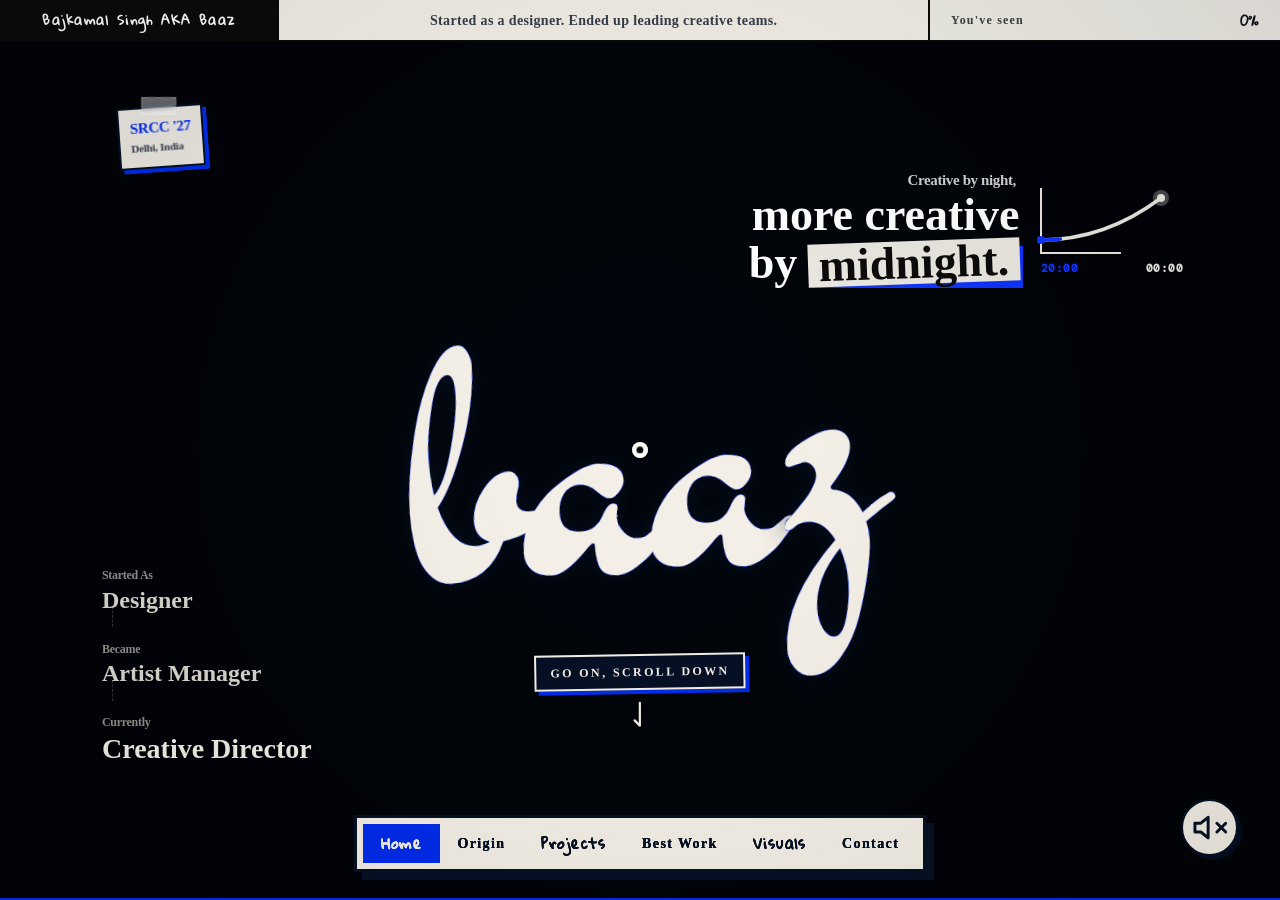
==== index.html @ 86ac9fbd "Add static portfolio site Single-page site (Tailwind, GSAP + ScrollTrigger/Draggable, Lenis, Lucide," ====
<!DOCTYPE html>
<html lang="en">
<head>
    <meta charset="UTF-8">
    <meta name="viewport" content="width=device-width, initial-scale=1.0">
    <title>Baaz fvrv| Structured Arts</title>

    <meta name="description" content="Bajkamal Singh — Creative Director & Growth Marketer based in Delhi. Building brands, campaigns, and cultural moments through structured storytelling.">
    <meta property="og:title" content="Bajkamal Singh | Creative Director & Marketer">
    <meta property="og:description" content="Portfolio of Bajkamal Singh — creative direction, growth marketing, and brand strategy from Delhi.">
    <meta property="og:type" content="website">
    <meta property="og:url" content="https://bajkamalsingh.com">
    <meta name="twitter:card" content="summary_large_image">

    <!-- Tailwind CSS -->
    <script src="vendor/tailwindcss.js"></script>
    
    <!-- Reliable Lucide Icons UMD CDN -->
    <script src="vendor/lucide.min.js"></script>

    <!-- GSAP & Plugins -->
    <script src="vendor/gsap.min.js" integrity="sha512-16esztaSRplJROstbIIdwX3N97V1+pZvV33ABoG1H2OyTttBxEGkTsoIVsiP1iaTtM8b3+hu2kB6pQ4Clr5yug==" crossorigin="anonymous"></script>
    <script src="vendor/ScrollTrigger.min.js" integrity="sha512-Ic9xkERjyZ1xgJ5svx3y0u3xrvfT/uPkV99LBwe68xjy/mGtO+4eURHZBW2xW4SZbFrF1Tf090XqB+EVgXnVjw==" crossorigin="anonymous"></script>
    <script src="vendor/Draggable.min.js" integrity="sha512-S6SXKUZ11xkCoD/UuhdXG4B4iiCXng+xW2KCx0lgfQqmdqtjqGgm4WChdYIhO1F/CmH21vnkSUvPEgXNgDwkjg==" crossorigin="anonymous"></script>

    <!-- Lenis (Smooth Scroll) -->
    <script src="vendor/lenis.min.js" integrity="sha512-dr9JWMqrveNAxDIP3+GqMfu3ZWsbut5GUfpGTZS8LaKPlT4iu72ljsBrv4oyuxUrgchtzq2zOuVYSOCNCFeKhw==" crossorigin="anonymous"></script>

    <!-- Tone.js (Cinematic Sound Design) -->
    <script src="vendor/Tone.js" integrity="sha512-jduERlz7En1IUZR54bqzpNI64AbffZWR//KJgF71SJ8D8/liKFZ+s1RxmUmB+bhCnIfzebdZsULwOrbVB5f3nQ==" crossorigin="anonymous"></script>

    <!-- Fonts: Dr Sugiyama + Inter + DM Mono + Bebas Neue + DM Sans -->
    <link rel="preconnect" href="https://fonts.googleapis.com">
    <link rel="preconnect" href="https://fonts.gstatic.com" crossorigin>
    <link href="https://fonts.googleapis.com/css2?family=Gloria+Hallelujah&family=Schoolbell&family=Teko:wght@400..700&family=DM+Mono:wght@400;500;700&family=Dr+Sugiyama&family=Inter:wght@400;600;800;900&family=Bebas+Neue&family=DM+Sans:ital,wght@0,300;0,400;0,500;0,600;1,400&family=Lilita+One&display=swap" rel="stylesheet">
    <link href="https://fonts.cdnfonts.com/css/open-sauce-one" rel="stylesheet">

    <style>
        /* Accessibility: Reduced Motion */
        @media (prefers-reduced-motion: reduce) {
            *, ::before, ::after {
                animation-duration: 0.01ms !important;
                animation-iteration-count: 1 !important;
                transition-duration: 0.01ms !important;
                scroll-behavior: auto !important;
            }
            .will-change-transform, .will-change-opacity {
                will-change: auto !important;
            }
        }

        :root {
            --beige: #F4EFE6;
            --beige-dark: #E5DFC8;
            --blue: #012CEB;
            --navy: #051024;
            --border-w: 2px;
            --font-main: 'Inter', Arial, sans-serif;
        }

        html {
            overflow-x: hidden; /* block horizontal bleed even without Lenis */
        }

        body {
            font-family: var(--font-main);
            background-color: #01040a; /* Deep void base */
            color: var(--navy);
            margin: 0;
            overflow-x: hidden; /* horizontal bleed blocked; Lenis controls vertical */
            -webkit-font-smoothing: antialiased;
            font-weight: 600;
        }

        /* --- UI UTILS --- */
        .border-grid { border-color: var(--blue); border-width: var(--border-w); }
        .border-b-grid { border-bottom: var(--border-w) solid var(--blue); }
        
        @media (hover: hover) and (pointer: fine) {
            body, a, button, [role="button"], input, select, textarea, .cursor-pointer, .cursor-hover {
                cursor: none !important;
            }
        }

        /* The Core Navbar Element */
        .nav-brutal { 
            display: flex; position: relative; background: var(--beige); 
            border: 2px solid var(--navy); box-shadow: 4px 4px 0px var(--navy); 
            padding: 4px; pointer-events: auto; justify-content: center;
            overflow: hidden;
            will-change: width, transform, border-color, background-color;
        }
        @media (min-width: 768px) {
            .nav-brutal { border-width: 3px; box-shadow: 8px 8px 0px var(--navy); padding: 6px; }
        }
        
        .nav-indicator { 
            position: absolute; top: 4px; bottom: 4px; left: 4px; 
            background: var(--blue); z-index: 0; 
            will-change: transform, width, left;
        }
        @media (min-width: 768px) {
            .nav-indicator { top: 6px; bottom: 6px; left: 6px; }
        }
        
        .nav-item {
            position: relative; z-index: 1; font-weight: 800;
            letter-spacing: 0.1em; color: var(--navy);
            transition: color 0.3s ease; text-decoration: none; white-space: nowrap;
            flex-shrink: 0;
            text-shadow: 0 0 0.5px currentColor, 0 0 0.5px currentColor;
        }
        .nav-item.active { color: var(--beige); }

        .bg-blueprint {
            background-size: 40px 40px;
            background-image: 
                linear-gradient(to right, rgba(1, 44, 235, 0.05) 1px, transparent 1px),
                linear-gradient(to bottom, rgba(1, 44, 235, 0.05) 1px, transparent 1px);
        }

        h2, h3 { font-weight: 800; letter-spacing: -0.03em; }
        ::-webkit-scrollbar { display: none; }
        @keyframes ticker { 0% { transform: translateX(0); } 100% { transform: translateX(-50%); } }
        @keyframes float { 0%,100% { transform: translateY(0px); } 50% { transform: translateY(-7px); } }

        /* --- CINEMATIC WORLD ARCHITECTURE --- */
        #world-viewport {
            width: 100%;
            height: 100vh;
            position: fixed;
            top: 0; left: 0;
            overflow-y: auto; 
            overflow-x: hidden;
            z-index: 10;
            background: #01040a;
            perspective: 1500px;
        }

        #world-container {
            will-change: transform, filter, opacity;
            background: var(--beige);
            min-height: 100vh;
            transform-origin: center bottom;
            transform-style: preserve-3d;
        }

        /* Cinematic HUD Vignette */
        #cinematic-vignette {
            position: fixed; inset: 0; z-index: 9000; pointer-events: none;
            background: radial-gradient(circle at center, transparent 20%, rgba(1,4,12,0.98) 100%);
            opacity: 0.1; transition: opacity 0.8s ease; mix-blend-mode: multiply;
        }
        body.traveling #cinematic-vignette { opacity: 1; }
        
        /* Prevent heavy GSAP frame rendering during fast cinematic warping */
        body.traveling #vending-machine-section {
            visibility: hidden !important;
        }

        /* Cinematic Text Reveals */
        .reveal-text {
            clip-path: polygon(0 100%, 100% 100%, 100% 100%, 0% 100%);
            transform: translateY(20px);
            opacity: 0;
            transition: clip-path 0.9s cubic-bezier(0.16, 1, 0.3, 1), 
                        transform 0.9s cubic-bezier(0.16, 1, 0.3, 1), 
                        opacity 0.9s ease;
            will-change: clip-path, transform, opacity;
        }
        .reveal-text.is-visible {
            clip-path: polygon(0 -20%, 100% -20%, 100% 120%, 0 120%);
            transform: translateY(0);
            opacity: 1;
        }

        .reveal-blur {
            filter: blur(8px);
            transform: scale(0.95) translateY(10px);
            opacity: 0;
            transition: filter 1s cubic-bezier(0.16, 1, 0.3, 1), 
                        transform 1s cubic-bezier(0.16, 1, 0.3, 1), 
                        opacity 1s ease;
            will-change: filter, transform, opacity;
        }
        .reveal-blur.is-visible {
            filter: blur(0px);
            transform: scale(1) translateY(0);
            opacity: 1;
        }

        /* Metro Vibration Effect */
        @keyframes rumble {
            0% { transform: translateY(0px) translateX(0px); }
            25% { transform: translateY(-1px) translateX(1px) rotate(0.1deg); }
            50% { transform: translateY(1px) translateX(-1px) rotate(-0.1deg); }
            75% { transform: translateY(-1px) translateX(-0.5px) rotate(0.05deg); }
            100% { transform: translateY(0px) translateX(0px); }
        }
        .animate-rumble {
            animation: rumble 0.15s ease-in-out infinite;
        }

        /* --- DECK & REELS SPREAD ON SCROLL --- */
        @media (min-width: 768px) {
            .spread-deck > * + * {
                margin-left: -10rem !important;
                transition: margin 1.2s cubic-bezier(0.175, 0.885, 0.32, 1.275) 0.3s !important;
            }
            .spread-deck.is-spread > * + * {
                margin-left: -1.5rem !important; /* Spread sideways */
            }

            .spread-reels > * + * {
                margin-left: -8rem !important;
                transition: margin 1.2s cubic-bezier(0.175, 0.885, 0.32, 1.275) 0.4s !important;
            }
            .spread-reels.is-spread > * + * {
                margin-left: -0.5rem !important; /* Spread sideways */
            }
        }

        /* Elegant Highlighting */
        .glow-highlight {
            position: relative;
            display: inline-block;
            color: #8DE254;
            text-shadow: 0 0 15px rgba(141,226,84,0.4);
            font-style: italic;
        }
        .glow-highlight::after {
            content: "";
            position: absolute;
            bottom: -2px;
            left: 0;
            width: 100%;
            height: 1px;
            background: linear-gradient(90deg, transparent, rgba(141,226,84,0.8), transparent);
        }

        /* Video spatial layer — always fullscreen, always playing */
        #intro-thumb-container {
            opacity: 1;
        }

        /* The intro window frame that replaces the video slot in typography */
        #intro-window-frame {
            backdrop-filter: blur(1px);
            /* Subtle gradient to suggest depth behind */
            background: linear-gradient(
                to bottom,
                rgba(1, 44, 235, 0.08) 0%,
                rgba(1, 44, 235, 0.02) 100%
            );
        }

        #main-nav-container,
        #top-ribbon {
            will-change: transform, opacity, filter;
        }

        /* Modern Glass Reflections */
        .glass-reflection {
            position: absolute; top: 0; left: 0; right: 0; bottom: 0;
            background: linear-gradient(90deg, transparent 0%, rgba(255,255,255,0.03) 45%, rgba(255,255,255,0.08) 50%, rgba(255,255,255,0.03) 55%, transparent 100%);
            animation: drift 15s infinite linear;
            pointer-events: none; z-index: 50; mix-blend-mode: overlay;
        }
        @keyframes drift {
            0% { transform: translateX(-150%) skewX(-15deg); }
            100% { transform: translateX(250%) skewX(-15deg); }
        }

        /* Card Highlights */
        @keyframes cardWave {
            0% { transform: translateX(-200%) skewX(-15deg); }
            100% { transform: translateX(300%) skewX(-15deg); }
        }
        .card-wave {
            position: absolute; top: 0; left: 0; bottom: 0; width: 100%;
            background: linear-gradient(90deg, transparent, rgba(255,255,255,0.15), rgba(255,255,255,0.6), rgba(255,255,255,0.15), transparent);
            animation: cardWave 3s infinite linear;
            z-index: 5; pointer-events: none; mix-blend-mode: screen; 
        }

        /* --- STACK TRACE ACCORDION --- */
        .stack-card {
            will-change: transform, top;
        }

        #transit-train {
            height: 210px;
        }

        /* Stack card cursor label */
        #stack-cursor-label {
            position: fixed;
            pointer-events: none;
            z-index: 10003;
            transform: translate(18px, -50%);
            opacity: 0;
            transition: opacity 0.18s ease;
            will-change: transform, opacity;
            white-space: nowrap;
            background: #0a0a0a;
            color: #ECE8E1;
            font-family: 'Schoolbell', cursive;
            font-size: 11px;
            font-weight: 700;
            letter-spacing: 0.12em;
            text-transform: uppercase;
            padding: 5px 10px;
            border: 1.5px solid #ECE8E1;
            box-shadow: 3px 3px 0 #ECE8E1;
            line-height: 1;
        }
        #stack-cursor-label.visible { opacity: 1; }

        @media (hover: none), (max-width: 767px) {
            #stack-cursor-label { display: none !important; }
        }

        /* Gallery / Insomniac Work cursor label */
        #gallery-cursor-label {
            position: fixed;
            pointer-events: none;
            z-index: 10003;
            transform: translate(18px, -50%);
            opacity: 0;
            transition: opacity 0.18s ease;
            will-change: transform, opacity;
            white-space: nowrap;
            background: #ECE8E1;
            color: #0a0a0a;
            font-family: 'Schoolbell', cursive;
            font-size: 11px;
            font-weight: 700;
            letter-spacing: 0.12em;
            text-transform: uppercase;
            padding: 5px 10px;
            border: 1.5px solid #0a0a0a;
            box-shadow: 3px 3px 0 #0a0a0a;
            line-height: 1;
        }
        #gallery-cursor-label.visible { opacity: 1; }

        @media (hover: none), (max-width: 767px) {
            #gallery-cursor-label { display: none !important; }
        }

        /* Dissection case-study cursor label */
        #dissect-scroll-label {
            position: fixed;
            pointer-events: none;
            z-index: 10003;
            transform: translate(18px, -50%);
            opacity: 0;
            transition: opacity 0.18s ease;
            will-change: transform, opacity;
            white-space: nowrap;
            background: #0a0a0a;
            color: #ECE8E1;
            font-family: 'Schoolbell', cursive;
            font-size: 11px;
            font-weight: 700;
            letter-spacing: 0.12em;
            text-transform: uppercase;
            padding: 5px 10px;
            border: 1.5px solid #ECE8E1;
            box-shadow: 3px 3px 0 #ECE8E1;
            line-height: 1;
        }
        #dissect-scroll-label.visible { opacity: 1; }

        @media (hover: none), (max-width: 767px) {
            #dissect-scroll-label { display: none !important; }
        }

        .card-expand {
            max-height: 0; 
            overflow: hidden; 
            transition: max-height 0.5s cubic-bezier(0.23,1,0.32,1), opacity 0.4s ease, margin-top 0.4s ease; 
            opacity: 0; 
        }
        .card-expand.open {
            max-height: 800px;
            opacity: 1;
        }

        /* --- DIARY REALISM STYLES --- */
        .paper-texture {
            background-image: url("data:image/svg+xml,%3Csvg viewBox='0 0 200 200' xmlns='http://www.w3.org/2000/svg'%3E%3Cfilter id='noiseFilter'%3E%3CfeTurbulence type='fractalNoise' baseFrequency='0.85' numOctaves='3' stitchTiles='stitch'/%3E%3C/filter%3E%3Crect width='100%25' height='100%25' filter='url(%23noiseFilter)' opacity='0.08'/%3E%3C/svg%3E");
            mix-blend-mode: multiply;
            pointer-events: none;
        }

        .page-crease-left {
            background: linear-gradient(to right, transparent 75%, rgba(0,0,0,0.04) 88%, rgba(0,0,0,0.12) 100%);
        }
        .page-crease-right {
            background: linear-gradient(to left, transparent 75%, rgba(0,0,0,0.04) 88%, rgba(0,0,0,0.12) 100%);
        }

        /* 3D Book Spine Hinge and Turning Mechanics */
        .book-viewport {
            perspective: 2200px;
            transform-style: preserve-3d;
        }

        .book-container {
            transform-style: preserve-3d;
            position: relative;
        }

        /* Double-sided leaf structures */
        .book-page-turning {
            transform-style: preserve-3d;
            transform-origin: left center;
            position: absolute;
            width: 50%;
            height: 100%;
            top: 0;
            right: 0; /* Cover rests on the right half when closed */
            z-index: 30;
            will-change: transform;
        }

        .page-face {
            position: absolute;
            inset: 0;
            width: 100%;
            height: 100%;
            backface-visibility: hidden;
            overflow: hidden;
        }

        .page-face-front {
            /* Front of the physical cover */
            transform: rotateY(0deg);
        }

        .page-face-back {
            /* Inside of the cover (becomes Left Page when open) */
            transform: rotateY(180deg);
        }
        
        .realistic-paper-stack-right {
            box-shadow: 
                0px 0px 0px 1px rgba(0,0,0,0.1),
                1px 1px 0px #e0dbc6,
                2px 2px 0px #d8d3bc,
                3px 3px 0px #d0cab2,
                4px 4px 0px #c8c2a8,
                5px 5px 0px #bfb99e,
                12px 12px 20px rgba(0,0,0,0.3);
        }

        .realistic-paper-stack-left {
            box-shadow: 
                0px 0px 0px 1px rgba(0,0,0,0.1),
                -1px 1px 0px #e0dbc6,
                -2px 2px 0px #d8d3bc,
                -3px 3px 0px #d0cab2,
                -4px 4px 0px #c8c2a8,
                -5px 5px 0px #bfb99e,
                -12px 12px 20px rgba(0,0,0,0.3);
        }

        /* Scotch Tape Realistic Elements */
        .scotch-tape {
            background: rgba(245, 240, 215, 0.35);
            backdrop-filter: blur(0.5px);
            border-left: 1px dashed rgba(255,255,255,0.4);
            border-right: 1px dashed rgba(255,255,255,0.4);
            box-shadow: 0 1px 3px rgba(0,0,0,0.06);
            transform: rotate(-3deg);
            mix-blend-mode: multiply;
        }
        .scotch-tape::before, .scotch-tape::after {
            content: '';
            position: absolute;
            left: 0; right: 0; height: 4px;
            background-size: 6px 4px;
        }
        .scotch-tape::before {
            top: -4px;
            background-image: linear-gradient(45deg, transparent 75%, rgba(220,215,190,0.4) 75%), linear-gradient(-45deg, transparent 75%, rgba(220,215,190,0.4) 75%);
        }
        .scotch-tape::after {
            bottom: -4px;
            background-image: linear-gradient(45deg, transparent 75%, rgba(220,215,190,0.4) 75%), linear-gradient(-45deg, transparent 75%, rgba(220,215,190,0.4) 75%);
        }

        /* Realistic Pushpin Elements */
        .pushpin {
            width: 12px;
            height: 12px;
            background: radial-gradient(circle at 35% 35%, #ff3b30 0%, #b30000 70%, #660000 100%);
            border-radius: 50%;
            box-shadow: 
                0 1px 1px rgba(0,0,0,0.3),
                3px 5px 4px rgba(0,0,0,0.35);
            position: relative;
        }
        .pushpin::after {
            content: '';
            position: absolute;
            top: 50%; left: 50%;
            width: 4px; height: 4px;
            background: rgba(255,255,255,0.6);
            border-radius: 50%;
            transform: translate(-50%, -50%) translate(-2px, -2px);
        }

        /* Blueprint Line SVG Animation Classes */
        .map-line-path {
            stroke: var(--blue);
            stroke-width: 2;
            fill: none;
            stroke-dasharray: 4000;
            stroke-dashoffset: 4000;
            stroke-linecap: butt;
            stroke-linejoin: round;
        }

        /* Focus lifts for active elements */
        .focus-lift-target {
            transition: transform 0.6s cubic-bezier(0.16, 1, 0.3, 1), opacity 0.6s ease, filter 0.6s ease;
            will-change: transform, opacity, filter;
        }

        /* Dynamic Circle Drawing around Sneakers */
        .glowing-circle-path {
            stroke: var(--blue);
            stroke-width: 2.5;
            fill: none;
            stroke-dasharray: 600;
            stroke-dashoffset: 600;
            stroke-linecap: round;
            transition: stroke-dashoffset 1.5s cubic-bezier(0.16, 1, 0.3, 1);
        }
        
        .glowing-circle-path.draw-active {
            stroke-dashoffset: 0;
        }

        /* Redacted / Evidence highlights */
        .marker-highlight {
            background: linear-gradient(104deg, transparent 0%, rgba(232, 228, 211, 0) 1%, #e8e4d3 4%, #e8e4d3 96%, transparent 100%);
            display: inline-block;
            padding: 2px 8px;
            transform: rotate(-1deg);
            border: 1px dashed rgba(179, 171, 143, 0.6);
            box-shadow: 1px 1px 3px rgba(0,0,0,0.05);
        }

        /* --- EVIDENCE STYLE STAMPS --- */
        .evidence-stamp-red {
            border: 2.5px solid rgba(185, 28, 28, 0.85);
            color: rgba(185, 28, 28, 0.9);
            transform: rotate(-3.5deg);
            box-shadow: inset 0 0 4px rgba(185,28,28,0.1), 2px 4px 10px rgba(0,0,0,0.08);
            background: rgba(254, 242, 242, 0.3);
        }
        .evidence-stamp-yellow {
            border: 2px dashed rgba(161, 98, 7, 0.85);
            color: rgba(161, 98, 7, 0.95);
            transform: rotate(2deg);
            box-shadow: 2px 4px 10px rgba(0,0,0,0.06);
            background: rgba(254, 252, 232, 0.35);
        }
        .evidence-stamp-blue {
            border: 2.5px solid rgba(1, 44, 235, 0.8);
            color: rgba(1, 44, 235, 0.95);
            transform: rotate(-1.5deg);
            box-shadow: 2px 4px 10px rgba(0,0,0,0.08);
            background: rgba(239, 246, 255, 0.3);
        }

        /* Custom realistic lined/grid paper backgrounds */
        .ruled-paper-lines {
            background-size: 100% 24px;
            background-image: linear-gradient(rgba(1, 44, 235, 0.06) 1px, transparent 1px);
        }

        /* --- PHYSICAL DRAGGABLE STICKER DESIGNS --- */
        .draggable-sticker {
            position: absolute;
            z-index: 100;
            cursor: grab !important;
            user-select: none;
            touch-action: none;
            will-change: transform, box-shadow;
            filter: drop-shadow(4px 8px 12px rgba(5,16,36,0.3));
            transition: transform 0.15s ease-out;
        }
        .draggable-sticker:active {
            cursor: grabbing !important;
            filter: drop-shadow(8px 16px 20px rgba(5,16,36,0.4));
        }
        /* Paper Sticker White Border Matte Outline */
        .sticker-matte-base {
            background-color: white;
            border: 4px solid white;
            border-radius: 12px;
            box-shadow: 0 0 0 1px rgba(0,0,0,0.12), inset 0 0 4px rgba(0,0,0,0.06);
            overflow: hidden;
            display: flex;
            align-items: center;
            justify-content: center;
        }
        .sticker-diecut-round {
            border-radius: 50%;
            background-color: white;
            border: 4.5px solid white;
            box-shadow: 0 0 0 1px rgba(0,0,0,0.12), inset 0 0 4px rgba(0,0,0,0.06);
        }

        /* --- DIARY TYPOGRAPHY ADAPTATIONS --- */
        /* Epilogue quote: Schoolbell, readable size, relaxed leading, no uppercase */
        #epilogue-quote {
            font-family: 'Schoolbell', cursive !important;
            font-size: clamp(14px, 1.6vw, 20px) !important;
            font-weight: 400 !important;
            text-transform: none !important;
            letter-spacing: 0.02em !important;
            line-height: 1.65 !important;
        }

        /* Philosophy card: Schoolbell headline + body */
        #art-terminal h4 {
            font-family: 'Schoolbell', cursive !important;
            font-weight: 700 !important;
            font-size: clamp(18px, 1.6vw, 22px) !important;
            letter-spacing: -0.025em !important;
        }
        #art-terminal p.relative {
            font-family: 'Schoolbell', cursive !important;
            font-size: clamp(12px, 1.1vw, 14px) !important;
            color: rgba(0, 0, 0, 0.8) !important;
            line-height: 1.55 !important;
        }

        /* Micro story (left page narrative block) */
        #origin-micro-story {
            font-size: clamp(12px, 1.2vw, 15px) !important;
            line-height: 1.65 !important;
        }

        /* Intro sticky note typewriter text */
        #intro-sticky-note .relative.z-10 > p {
            font-size: clamp(13px, 1.2vw, 15px) !important;
            line-height: 24px !important;
        }
        #intro-sticky-note .relative.z-10 > p > span {
            font-size: clamp(12px, 1.1vw, 14px) !important;
        }

        /* "how it all started" cursive annotation */
        #frag-origin-cursive {
            font-size: clamp(20px, 2.2vw, 28px) !important;
        }

        /* Strategy annotation multi-line */
        #frag-strategy-annot {
            font-size: clamp(12px, 1.3vw, 16px) !important;
            font-weight: 700 !important;
            line-height: 1.35 !important;
        }
        #frag-strategy-annot span {
            font-size: clamp(14px, 1.5vw, 18px) !important;
        }

        /* "crazy what happens" annotation */
        #art-stats > div:last-child {
            font-size: clamp(13px, 1.2vw, 15px) !important;
            line-height: 1.35 !important;
        }

        /* Evidence stamp annotations (Gloria Hallelujah captions) */
        .evidence-stamp-red > span:last-child {
            font-size: clamp(11px, 1.1vw, 15px) !important;
            line-height: 1.3 !important;
        }
        .evidence-stamp-yellow > span:last-child {
            font-size: clamp(9px, 0.95vw, 12px) !important;
            line-height: 1.3 !important;
        }
        .evidence-stamp-blue > span:last-child {
            font-size: clamp(11px, 1.1vw, 15px) !important;
            line-height: 1.3 !important;
        }

        /* Torn signature paper */
        #torn-signature-paper > div:last-child {
            font-size: clamp(22px, 2.2vw, 30px) !important;
            line-height: 1.1 !important;
        }

        /* Footnote / PS block */
        #other-highlights-block {
            font-size: clamp(9px, 0.85vw, 10px) !important;
            color: rgba(34, 34, 34, 0.8) !important;
        }

        /* Bottom footer labels on both pages */
        #about .flex.justify-between.items-end.font-\[\'Schoolbell\'\] {
            font-size: clamp(9px, 0.85vw, 14px) !important;
            opacity: 0.7 !important;
        }
        #about .flex.flex-col.items-start.gap-1.font-\[\'Schoolbell\'\] {
            font-size: clamp(9px, 0.85vw, 14px) !important;
            color: rgba(34, 34, 34, 0.8) !important;
        }

        /* Responsive tiers */
        @media (min-width: 768px) and (max-width: 1023px) {
            #epilogue-quote       { font-size: 16px !important; }
            #art-terminal h4      { font-size: 19px !important; }
            #art-terminal p.relative { font-size: 12px !important; }
            #frag-origin-cursive  { font-size: 21px !important; }
            #frag-strategy-annot  { font-size: 13px !important; }
            #frag-strategy-annot span { font-size: 15px !important; }
            #origin-micro-story   { font-size: 12px !important; }
            #torn-signature-paper > div:last-child { font-size: 22px !important; }
            .evidence-stamp-red > span:last-child  { font-size: 11px !important; }
            .evidence-stamp-blue > span:last-child { font-size: 11px !important; }
        }
        @media (min-width: 1024px) and (max-width: 1440px) {
            #epilogue-quote       { font-size: 17px !important; }
            #art-terminal h4      { font-size: 20px !important; }
            #frag-origin-cursive  { font-size: 24px !important; }
            #torn-signature-paper > div:last-child { font-size: 26px !important; }
        }
        @media (min-width: 1441px) and (max-width: 1920px) {
            #epilogue-quote       { font-size: 19px !important; }
            #frag-origin-cursive  { font-size: 27px !important; }
            #torn-signature-paper > div:last-child { font-size: 29px !important; }
        }
        @media (min-width: 1921px) {
            #epilogue-quote       { font-size: 20px !important; }
            #frag-origin-cursive  { font-size: 28px !important; }
            #torn-signature-paper > div:last-child { font-size: 30px !important; }
        }

        /* --- DIARY CINEMATIC FOCAL OVERLAY --- */
        #diary-focal-overlay {
            position: fixed;
            inset: 0;
            pointer-events: none;
            z-index: 198;
            opacity: 0;
            will-change: opacity;
            background: radial-gradient(
                ellipse 40vw 44vh at 50% 50%,
                transparent 0%,
                transparent 28%,
                rgba(1, 2, 4, 0.45) 52%,
                rgba(1, 2, 4, 0.82) 74%,
                rgba(1, 2, 4, 0.96) 100%
            );
        }

        /* --- AWARD-WINNING HERO LABELS --- */
        .hero-label-item {
            position: relative;
            overflow: hidden;
            display: block;
        }
        .hero-label-primary {
            display: block;
            transition: transform 0.6s cubic-bezier(0.16, 1, 0.3, 1), opacity 0.5s ease;
            will-change: transform, opacity;
        }
        .hero-label-secondary {
            display: block;
            position: absolute;
            top: 100%;
            left: 0;
            color: var(--blue);
            transition: transform 0.6s cubic-bezier(0.16, 1, 0.3, 1), opacity 0.5s ease;
            will-change: transform, opacity;
            text-align: inherit;
            width: 100%;
            text-shadow: 0 0 12px rgba(1, 44, 235, 0.5);
            opacity: 0;
        }
        .group:hover .hero-label-primary { transform: translateY(-110%) skewY(-4deg); opacity: 0; }
        .group:hover .hero-label-secondary { transform: translateY(-100%) skewY(0deg); opacity: 1; }
        
        .delay-1 { transition-delay: 0.05s; }
        .delay-2 { transition-delay: 0.1s; }
        
        .transform-style-3d {
            transform-style: preserve-3d;
            perspective: 800px;
        }

        
        /* --- STREAMING_CHUNK: Defining hanging paper hinge coordinates... */
        .hanging-hinge-top { transform-origin: top center !important; }
        .hanging-hinge-left { transform-origin: top left !important; }

        /* --- BRUTALIST CASE STUDY CSS OVERRIDES --- */
        .brutal-wrap { padding: 4rem 3rem; display: flex; flex-direction: column; gap: 2rem; font-family: 'Inter', sans-serif; }
        @media (max-width: 768px) { .brutal-wrap { padding: 2.5rem 1.5rem; } }
        .brutal-overline { font-family: 'Schoolbell', cursive; font-size: 14px; font-weight: 800; letter-spacing: 0.15em; text-transform: uppercase; border-bottom: 4px solid var(--text-color); padding-bottom: 8px; display: inline-block; margin-bottom: 1rem; color: var(--text-color); }
        .brutal-title { font-family: 'Bebas Neue', sans-serif; font-size: clamp(80px, 16vw, 180px); line-height: 0.85; letter-spacing: -0.02em; margin-bottom: 1rem; text-transform: uppercase; color: var(--text-color); }
        .brutal-sub { font-family: 'DM Sans', sans-serif; font-size: 16px; font-weight: 800; margin-bottom: 2rem; border: 4px solid var(--text-color); padding: 12px; display: inline-block; text-transform: uppercase; background: var(--text-color); color: var(--bg-color); }
        .brutal-tags { display: flex; gap: 12px; flex-wrap: wrap; margin-bottom: 3rem; }
        .brutal-tag { font-family: 'Schoolbell', cursive; font-size: 12px; font-weight: 800; letter-spacing: 0.1em; text-transform: uppercase; border: 4px solid var(--text-color); padding: 6px 12px; background: transparent; color: var(--text-color); }
        .brutal-hook { font-family: 'Inter', sans-serif; font-weight: 900; font-size: clamp(24px, 4vw, 36px); line-height: 1.1; letter-spacing: -0.04em; border-left: 12px solid var(--text-color); padding-left: 2rem; margin: 3rem 0; color: var(--text-color); }
        
        .brutal-split { display: grid; grid-template-columns: 1fr 1fr; border: 8px solid var(--text-color); margin: 3rem 0; }
        @media (max-width: 768px) { .brutal-split { grid-template-columns: 1fr; } }
        .brutal-split-left, .brutal-split-right { padding: 3rem; display: flex; flex-direction: column; }
        .brutal-split-left { border-right: 8px solid var(--text-color); background: var(--bg-color); color: var(--text-color); }
        .brutal-split-right { background: var(--text-color); color: var(--bg-color); }
        @media (max-width: 768px) { .brutal-split-left { border-right: none; border-bottom: 8px solid var(--text-color); } }
        .brutal-split-title { font-family: 'Schoolbell', cursive; font-size: 16px; font-weight: 800; text-transform: uppercase; border-bottom: 4px solid currentColor; padding-bottom: 8px; margin-bottom: 1.5rem; letter-spacing: 0.1em; }
        .brutal-split-body { font-family: 'Inter', sans-serif; font-weight: 900; font-size: 24px; line-height: 1.2; letter-spacing: -0.02em; }
        
        .brutal-grid-3 { display: grid; grid-template-columns: repeat(3, 1fr); border: 8px solid var(--text-color); margin: 2rem 0; }
        .brutal-grid-2 { display: grid; grid-template-columns: repeat(2, 1fr); border: 8px solid var(--text-color); margin: 2rem 0; }
        @media (max-width: 768px) { .brutal-grid-3, .brutal-grid-2 { grid-template-columns: 1fr; } }
        .brutal-grid-item { padding: 2rem; border-right: 8px solid var(--text-color); border-bottom: 8px solid var(--text-color); display: flex; flex-direction: column; color: var(--text-color); }
        .brutal-grid-3 .brutal-grid-item:nth-child(3n) { border-right: none; }
        .brutal-grid-2 .brutal-grid-item:nth-child(2n) { border-right: none; }
        .brutal-grid-3 .brutal-grid-item:not(:nth-last-child(-n+3)) { border-bottom: 8px solid var(--text-color); }
        .brutal-grid-2 .brutal-grid-item:not(:nth-last-child(-n+2)) { border-bottom: 8px solid var(--text-color); }
        .brutal-grid-3 .brutal-grid-item:nth-last-child(-n+3), .brutal-grid-2 .brutal-grid-item:nth-last-child(-n+2) { border-bottom: none; }
        @media (max-width: 768px) { 
            .brutal-grid-3 .brutal-grid-item, .brutal-grid-2 .brutal-grid-item { border-right: none !important; border-bottom: 8px solid var(--text-color) !important; } 
            .brutal-grid-3 .brutal-grid-item:last-child, .brutal-grid-2 .brutal-grid-item:last-child { border-bottom: none !important; }
        }
        
        .brutal-num { font-family: 'Bebas Neue', sans-serif; font-size: 80px; line-height: 0.8; margin-bottom: 1rem; letter-spacing: -0.02em; }
        .brutal-item-title { font-family: 'Inter', sans-serif; font-weight: 900; font-size: 24px; text-transform: uppercase; margin-bottom: 1rem; border-bottom: 4px solid var(--text-color); padding-bottom: 8px; }
        .brutal-item-desc { font-family: 'DM Sans', sans-serif; font-size: 14px; font-weight: 600; line-height: 1.5; text-transform: uppercase; }
        
        .brutal-contact-sheet { display: grid; grid-template-columns: repeat(auto-fit, minmax(250px, 1fr)); gap: 3rem; margin: 4rem 0; }
        .brutal-img-wrap { position: relative; filter: saturate(0.85) contrast(1.05); transition: filter 0.2s, box-shadow 0.2s, transform 0.2s; min-height: 300px; display: flex; flex-direction: column; overflow: hidden; border-radius: 12px; }
        .brutal-img-wrap:hover { filter: saturate(1.1) contrast(1.1); transform: translateY(-4px); box-shadow: 0 20px 40px rgba(0,0,0,0.5); }
        .brutal-img-wrap img { width: 100%; height: 100%; object-fit: cover; display: block; mix-blend-mode: normal; flex-grow: 1;}
        .brutal-img-meta { position: absolute; top: 0; left: 0; background: var(--text-color); color: var(--bg-color); font-family: 'Schoolbell', cursive; font-size: 12px; font-weight: 800; padding: 6px 12px; text-transform: uppercase; z-index: 10; border-bottom: 4px solid var(--bg-color); border-right: 4px solid var(--bg-color); }
        
        .brutal-stats-grid { display: grid; grid-template-columns: repeat(auto-fit, minmax(250px, 1fr)); gap: 3rem; margin: 4rem 0; }
        .brutal-stat-card { border: 8px solid var(--text-color); padding: 2rem; display: flex; flex-direction: column; box-shadow: 16px 16px 0px var(--text-color); background: var(--bg-color); color: var(--text-color); }
        .brutal-stat-big { font-family: 'Bebas Neue', sans-serif; font-size: clamp(80px, 10vw, 140px); line-height: 0.8; margin-bottom: 0.5rem; letter-spacing: -0.02em; }
        .brutal-stat-label { font-family: 'Schoolbell', cursive; font-size: 14px; font-weight: 800; text-transform: uppercase; border-top: 6px solid var(--text-color); padding-top: 1rem; margin-top: auto; letter-spacing: 0.1em; }
        .brutal-stat-sub { font-family: 'DM Sans', sans-serif; font-size: 13px; font-weight: 700; margin-bottom: 2rem; text-transform: uppercase; }

        .brutal-flow-container { border: 8px solid var(--text-color); padding: 2rem; background: var(--bg-color); overflow-x: auto; margin-bottom: 2rem; box-shadow: 16px 16px 0px var(--text-color); }
    
        /* --- GALLERY MARQUEE --- */
        @keyframes marquee-left {
            0% { transform: translateX(0); }
            100% { transform: translateX(-50%); }
        }
        @keyframes marquee-right {
            0% { transform: translateX(-50%); }
            100% { transform: translateX(0); }
        }

        /* --- ATTENTION PULSE --- */
        @keyframes outlinePulse {
            0% { outline: 4px solid rgba(212, 160, 23, 0.7); outline-offset: 0px; }
            70% { outline: 4px solid rgba(212, 160, 23, 0); outline-offset: 15px; }
            100% { outline: 4px solid rgba(212, 160, 23, 0); outline-offset: 15px; }
        }
        .attention-pulse {
            animation: outlinePulse 2s infinite ease-out;
        }
        .animate-marquee-left { animation: marquee-left 40s linear infinite; }
        .animate-marquee-right { animation: marquee-right 45s linear infinite; }
        .hover-pause:hover { animation-play-state: paused; }

        /* --- DYNAMIC MOCKUPS & HOVER EFFECTS (WANDER) --- */
        .mockup-scene { 
            position: relative; height: 450px; width: 100%; display: flex; justify-content: center; align-items: center; 
            perspective: 1200px; margin: 4rem 0; overflow: visible; z-index: 10;
        }
        @media (max-width: 768px) { .mockup-scene { transform: scale(0.65); height: 280px; margin: 1rem 0; } }
        
        .mockup-phone { 
            position: absolute; width: 240px; height: auto;
            transition: all 0.6s cubic-bezier(0.23, 1, 0.32, 1); 
            display: flex; flex-direction: column; 
            filter: drop-shadow(0 20px 40px rgba(0,0,0,0.6)) saturate(0.85) contrast(1.05); 
            will-change: transform, filter;
        }
        
        /* Pre-scroll state: tightly stacked */
        .mockup-left { transform: translateX(-40px) rotate(-4deg) translateY(10px); z-index: 1; }
        .mockup-center { transform: translateY(0px) rotate(0deg); z-index: 3; }
        .mockup-right { transform: translateX(40px) rotate(4deg) translateY(10px); z-index: 2; }
        
        /* Scrolled into view: splayed out */
        .mockup-scene.is-visible .mockup-left { transform: translateX(-150px) rotate(-8deg) translateY(15px); }
        .mockup-scene.is-visible .mockup-center { transform: translateY(0px) rotate(0deg); }
        .mockup-scene.is-visible .mockup-right { transform: translateX(150px) rotate(8deg) translateY(15px); }
        
        /* On hover of scene: push them far apart sidewards to prevent clashing, and scale down unhovered */
        .mockup-scene.is-visible:hover .mockup-left { transform: translateX(-240px) rotate(-8deg) translateY(15px) scale(0.9); filter: drop-shadow(0 15px 30px rgba(0,0,0,0.4)) saturate(0.8) brightness(0.7); }
        .mockup-scene.is-visible:hover .mockup-center { transform: translateY(0px) rotate(0deg) scale(0.9); filter: drop-shadow(0 15px 30px rgba(0,0,0,0.4)) saturate(0.8) brightness(0.7); }
        .mockup-scene.is-visible:hover .mockup-right { transform: translateX(240px) rotate(8deg) translateY(15px) scale(0.9); filter: drop-shadow(0 15px 30px rgba(0,0,0,0.4)) saturate(0.8) brightness(0.7); }
        
        /* Hovered item: moves slightly upwards and sidewards from its new pushed position */
        .mockup-scene.is-visible .mockup-left:hover { transform: translateX(-260px) rotate(-4deg) translateY(-10px) scale(1) !important; filter: drop-shadow(0 30px 60px rgba(0,0,0,0.8)) saturate(1.1) brightness(1) contrast(1.05) !important; z-index: 10 !important; }
        .mockup-scene.is-visible .mockup-center:hover { transform: translateY(-15px) rotate(0deg) scale(1) !important; filter: drop-shadow(0 30px 60px rgba(0,0,0,0.8)) saturate(1.1) brightness(1) contrast(1.05) !important; z-index: 10 !important; }
        .mockup-scene.is-visible .mockup-right:hover { transform: translateX(260px) rotate(4deg) translateY(-10px) scale(1) !important; filter: drop-shadow(0 30px 60px rgba(0,0,0,0.8)) saturate(1.1) brightness(1) contrast(1.05) !important; z-index: 10 !important; }

        /* --- SPLAYED CARD DECK (DROP / RNTL) --- */
        .splayed-deck { 
            position: relative; height: 420px; width: 100%; display: flex; justify-content: center; 
            align-items: center; margin: 4rem 0;
        }
        @media (max-width: 768px) { .splayed-deck { transform: scale(0.6); height: 260px; margin: 1rem 0; } }
        
        .splayed-card { 
            position: absolute; width: 220px; height: auto; min-height: 340px; background: transparent; 
            transition: all 0.4s cubic-bezier(0.175, 0.885, 0.32, 1.275); 
            overflow: hidden; transform-origin: bottom center; display: flex; flex-direction: column;
            will-change: transform, filter, z-index;
            border-radius: 12px;
        }
        
        /* Pre-scroll state: tightly stacked */
        .splayed-card:nth-child(1) { transform: translateX(-60px) rotate(-6deg) translateY(15px); z-index: 1; filter: drop-shadow(0 20px 40px rgba(0,0,0,0.6)) saturate(0.7) brightness(0.5); }
        .splayed-card:nth-child(2) { transform: translateX(-30px) rotate(-3deg) translateY(5px); z-index: 2; filter: drop-shadow(0 20px 40px rgba(0,0,0,0.6)) saturate(0.7) brightness(0.5); }
        .splayed-card:nth-child(3) { transform: translateX(0px) rotate(0deg) translateY(0px); z-index: 3; filter: drop-shadow(0 20px 40px rgba(0,0,0,0.6)) saturate(1.1) brightness(1) contrast(1.05); }
        .splayed-card:nth-child(4) { transform: translateX(30px) rotate(3deg) translateY(5px); z-index: 2; filter: drop-shadow(0 20px 40px rgba(0,0,0,0.6)) saturate(0.7) brightness(0.5); }
        .splayed-card:nth-child(5) { transform: translateX(60px) rotate(6deg) translateY(15px); z-index: 1; filter: drop-shadow(0 20px 40px rgba(0,0,0,0.6)) saturate(0.7) brightness(0.5); }

        /* Scrolled into view: splayed out (tighter to match Krishna's mockups) */
        .splayed-deck.is-visible .splayed-card:nth-child(1) { transform: translateX(-160px) rotate(-10deg) translateY(20px); }
        .splayed-deck.is-visible .splayed-card:nth-child(2) { transform: translateX(-80px) rotate(-5deg) translateY(10px); }
        .splayed-deck.is-visible .splayed-card:nth-child(3) { transform: translateX(0px) rotate(0deg) translateY(-10px) scale(1.05); }
        .splayed-deck.is-visible .splayed-card:nth-child(4) { transform: translateX(80px) rotate(5deg) translateY(10px); }
        .splayed-deck.is-visible .splayed-card:nth-child(5) { transform: translateX(160px) rotate(10deg) translateY(20px); }

        /* On hover of deck: push apart but not off-screen */
        .splayed-deck.is-visible:hover .splayed-card:nth-child(1) { transform: translateX(-300px) rotate(-10deg) translateY(20px) scale(0.9); opacity: 0.8; filter: drop-shadow(0 15px 30px rgba(0,0,0,0.6)) saturate(0.7) brightness(0.5); }
        .splayed-deck.is-visible:hover .splayed-card:nth-child(2) { transform: translateX(-150px) rotate(-5deg) translateY(10px) scale(0.9); opacity: 0.8; filter: drop-shadow(0 15px 30px rgba(0,0,0,0.6)) saturate(0.7) brightness(0.5); }
        .splayed-deck.is-visible:hover .splayed-card:nth-child(3) { transform: translateX(0px) rotate(0deg) translateY(-10px) scale(0.9); opacity: 0.8; filter: drop-shadow(0 15px 30px rgba(0,0,0,0.6)) saturate(0.7) brightness(0.5); }
        .splayed-deck.is-visible:hover .splayed-card:nth-child(4) { transform: translateX(150px) rotate(5deg) translateY(10px) scale(0.9); opacity: 0.8; filter: drop-shadow(0 15px 30px rgba(0,0,0,0.6)) saturate(0.7) brightness(0.5); }
        .splayed-deck.is-visible:hover .splayed-card:nth-child(5) { transform: translateX(300px) rotate(10deg) translateY(20px) scale(0.9); opacity: 0.8; filter: drop-shadow(0 15px 30px rgba(0,0,0,0.6)) saturate(0.7) brightness(0.5); }

        /* Hovered item: keep scale(1) and move slightly upwards and outwards */
        .splayed-deck.is-visible .splayed-card:nth-child(1):hover { transform: translateX(-320px) rotate(-6deg) translateY(-10px) scale(1) !important; filter: drop-shadow(0 30px 60px rgba(0,0,0,0.8)) saturate(1.1) brightness(1) contrast(1.05) !important; opacity: 1 !important; z-index: 20 !important; }
        .splayed-deck.is-visible .splayed-card:nth-child(2):hover { transform: translateX(-160px) rotate(-3deg) translateY(-10px) scale(1) !important; filter: drop-shadow(0 30px 60px rgba(0,0,0,0.8)) saturate(1.1) brightness(1) contrast(1.05) !important; opacity: 1 !important; z-index: 20 !important; }
        .splayed-deck.is-visible .splayed-card:nth-child(3):hover { transform: translateX(0px) rotate(0deg) translateY(-20px) scale(1) !important; filter: drop-shadow(0 30px 60px rgba(0,0,0,0.8)) saturate(1.1) brightness(1) contrast(1.05) !important; opacity: 1 !important; z-index: 20 !important; }
        .splayed-deck.is-visible .splayed-card:nth-child(4):hover { transform: translateX(160px) rotate(3deg) translateY(-10px) scale(1) !important; filter: drop-shadow(0 30px 60px rgba(0,0,0,0.8)) saturate(1.1) brightness(1) contrast(1.05) !important; opacity: 1 !important; z-index: 20 !important; }
        .splayed-deck.is-visible .splayed-card:nth-child(5):hover { transform: translateX(320px) rotate(6deg) translateY(-10px) scale(1) !important; filter: drop-shadow(0 30px 60px rgba(0,0,0,0.8)) saturate(1.1) brightness(1) contrast(1.05) !important; opacity: 1 !important; z-index: 20 !important; }

        /* --- PROJECTS BG GLORIA DRIFT --- */
        @keyframes proj-gloria-drift {
            0%   { transform: translateX(5vw)  translateY(3vh); }
            50%  { transform: translateX(-48vw) translateY(-2vh); }
            100% { transform: translateX(-92vw) translateY(4vh); }
        }

        /* --- BILLBOARD STATION NAME FLOAT --- */
        @keyframes billboard-hover {
            0%   { transform: rotate(-4deg) translateY(0px); }
            50%  { transform: rotate(-4deg) translateY(-7px); }
            100% { transform: rotate(-4deg) translateY(0px); }
        }
        .billboard-float {
            animation: billboard-hover 3.8s ease-in-out infinite;
            will-change: transform;
        }

        /* ============================================================
           RESPONSIVE FOUNDATION & DESKTOP/LAPTOP FIDELITY LAYER
           Added in audit: non-overlapping min-width tiers, fluid type,
           overflow containment, and geometry-preserving widget scaling.
           Kept additive so the GSAP/ScrollTrigger pixel choreography is
           never desynchronised.
           ============================================================ */

        /* 1. Box model — reaffirm border-box for any non-Tailwind custom DOM. */
        *, *::before, *::after { box-sizing: border-box; }

        /* 2. Horizontal-overflow containment. Strategic, not a blanket fix:
           the scroll surface (#world-viewport) already clips X; we reinforce
           the document root + main flow so transformed/absolute children can
           never spawn a rogue horizontal scrollbar at any width. */
        html, body { max-width: 100%; overflow-x: clip; }
        #world-container { max-width: 100vw; overflow-x: clip; }


        /* 3. Fluid typography for the brutalist case-study section.
           These were hard px and stopped scaling on laptop/desktop widths,
           causing undersized display type on large monitors. */
        .brutal-sub        { font-size: clamp(14px, 1.05vw, 18px); }
        .brutal-split-body { font-size: clamp(20px, 1.7vw, 30px); }
        .brutal-num        { font-size: clamp(64px, 6vw, 104px); }
        .brutal-item-title { font-size: clamp(20px, 1.5vw, 28px); }
        .brutal-item-desc  { font-size: clamp(13px, 0.95vw, 16px); }
        .brutal-stat-sub   { font-size: clamp(13px, 0.95vw, 16px); }

        /* ============================================================
           PHASE 2 — DYNAMIC VIEWPORT HEIGHT
           Progressive enhancement: browsers that understand dvh get
           the true visible-area height (no jump on address-bar hide/show
           or OS snapping). Others fall back to the vh already set above.
           !important on .h-screen only — needed because Tailwind CDN
           injects its utilities AFTER this static block in the cascade.
           ============================================================ */
        @supports (height: 100dvh) {
            #world-viewport         { height: 100dvh; }
            #world-container        { min-height: 100dvh; }
        }

        /* ============================================================
           PHASE 1 — FLUID HEADING & TITLE PRIMITIVES
           Compound clamp: (vw × multiplier) + rem offset gives a slope
           that exactly matches the container resize speed.
           ============================================================ */
        .heading-class {
            font-size: clamp(44px, 5.5vw + 0.5rem, 112px);
            line-height: 1.0;
            letter-spacing: -0.03em;
        }
        .title-class {
            font-size: clamp(28px, 3vw + 0.25rem, 64px);
            line-height: 1.1;
            letter-spacing: -0.025em;
        }

        /* ============================================================
           PHASE 1 — SURGICAL FLUID OVERRIDES
           Targeted at hard-pixel freezes identified in the audit.
           !important wins over same-specificity Tailwind CDN utilities.
           ============================================================ */

        /* Preloader display type: lg:text-[110px] frozen from 1024px+ */
        #preloader-content > div:nth-child(2) {
            font-size: clamp(48px, 6.8vw, 124px) !important;
        }

        /* Projects h2: lg:text-[11vw] uncapped — balloons on 4K */
        #proj-section-badge + h2 {
            font-size: clamp(52px, 9.5vw, 200px) !important;
        }

        /* Origin headline: frozen at 38px from 1024px+ */
        #origin-headline {
            font-size: clamp(20px, 2.5vw, 52px) !important;
        }

        /* Delhi Metro welcome overlay — responsive h2 sizes */
        #metro-door-text h2 { font-size: clamp(52px, 9vw, 80px) !important; }
        @media (min-width: 768px)  { #metro-door-text h2 { font-size: 140px !important; } }
        @media (min-width: 1024px) { #metro-door-text h2 { font-size: 100px !important; } }
        @media (min-width: 1280px) { #metro-door-text h2 { font-size: 120px !important; } }
        @media (min-width: 1921px) { #metro-door-text h2 { font-size: clamp(120px, 9vw, 180px) !important; } }
        #metro-door-text p  { font-size: clamp(18px, 3.2vw, 56px) !important; }

        /* Footer signature: fixed 50px on md+ collapses on snapped window */
        #contact > div:last-child > span {
            font-size: clamp(26px, 3.2vw, 60px) !important;
        }

        /* Route board height — allows label overflow at narrow desktop widths */
        #fixed-route-board { height: clamp(110px, calc(12vw + 10px), 175px); transform: rotate(-1.2deg); }

        /* ============================================================
           PHASE 3 — DESKTOP / LAPTOP MEDIA QUERY TIERS
           Four non-overlapping, non-redundant ranges.
           Each tier is additive — no prior rules are removed or zeroed.
           ============================================================ */

        /* ── Tier 0: Small laptops / OS-snapped windows — 768–1023px ──
           The md→lg gap: Tailwind's md: breakpoint is active but lg: is
           not. Priority: stop widget overflow and flex-wrap collisions.
           Note: mobile scale(0.65) already set in base .mockup-scene/.splayed-deck.
           This tier re-anchors those widgets for windowed desktop use. */
        @media (min-width: 768px) and (max-width: 1023px) {
            .mockup-scene   { transform: scale(0.72); margin-block: 0; }
            .splayed-deck   { transform: scale(0.70); margin-block: 0; }

            .nav-item       { font-size: 0.7rem;  letter-spacing: 0.05em; }
            .nav-brutal     { padding: 4px; }
            .nav-indicator  { top: 4px; bottom: 4px; }

            #proj-helper-sticker {
                max-width: 100%;
                width: auto;
            }

            .brutal-title { font-size: clamp(56px, 10vw,  110px) !important; }
            .brutal-hook  { font-size: clamp(18px, 2.5vw,  28px) !important; }
        }

        /* ── Tier 1: Standard laptops / desktops — 1024–1440px ──
           Design baseline lives at 1280–1440px. The lower end of the
           range gets a gentle scale-down on interactive spread-widgets
           to keep ±300px card throws inside section boundaries. */
        @media (min-width: 1024px) and (max-width: 1440px) {
            .mockup-scene   { transform: scale(0.90); }
            .splayed-deck   { transform: scale(0.88); }

            .brutal-title { font-size: clamp(64px, 11vw,  160px) !important; }
            .brutal-hook  { font-size: clamp(20px, 2.8vw,  32px) !important; }
        }

        /* ── Tier 2: Large monitors — 1441–1920px ──
           Scale up standalone widgets and widen prose wrappers so
           content reads proportionally on a 27–32-inch canvas. */
        @media (min-width: 1441px) and (max-width: 1920px) {
            .mockup-scene   { transform: scale(1.12); }
            .splayed-deck   { transform: scale(1.12); }
            .nav-item       { font-size: 0.95rem; }

            #proj-section-badge {
                font-size: clamp(11px, 0.68vw, 14px);
            }

            .brutal-wrap { max-width: 1520px; margin-inline: auto; }
            .brutal-hook { font-size: clamp(28px, 2.1vw,  40px) !important; }
        }

        /* ── Tier 2.5: Standard laptop — 1280px–1440px ──
           Nudge root rem slightly down so the layout breathes on common
           13"/14" screens (MacBook Pro 14, Dell XPS 13, etc.) without
           triggering the full ultra-wide scaling. */
        @media (min-width: 1280px) and (max-width: 1440px) {
            html { font-size: clamp(14px, 1.1vw, 15.5px); }
        }

        /* ── Tier 2.5-S: Short laptop viewports — 1280px–1440px × ≤800px tall ──
           At 1366×768 the #experience section is forced to min-h-[800px] while the
           viewport is only 768px. justify-center splits the overflow top and bottom;
           the top portion is clipped by overflow-hidden, cutting off #proj-section-badge.
           Fix: collapse the top margin on the badge's parent div only. */
        @media (min-width: 1280px) and (max-width: 1440px) and (max-height: 800px) {
    div:has(> #proj-section-badge) {
        margin-top: 16px;
    }
    #proj-section-badge {
        margin-bottom: 16px;
        margin-top: 34px;
        font-size: 9px;
        padding: 3px 10px;
    }
    div:has(> #stack-area) > div:first-child {
        margin-bottom: 16px;
    }
    #proj-section-badge + h2 {
        padding-bottom: 0;
        font-size: 10vw;
        padding-top: 8px;
        margin-top: 20px;
    }
    #experience {
        justify-content: flex-start;
        padding-top: 20px;
    }
    #proj-helper-sticker {
        padding: 14px;
        width: 380px;
        position: absolute;
        right: 80px;
        top: 80px;
        transform: rotate(-2deg);
        z-index: 30;
    }
    div:has(> #proj-helper-sticker) {
        flex-direction: column;
        align-items: flex-start;
    }
    #proj-header-row {
        flex-direction: row;
        align-items: flex-start;
    }
    #proj-header-row > div:first-child {
        margin-left: 45px;
    }
    #stack-area {
        margin-top: 25px;
    }
    #stack-area .stack-card .card-expand > div:first-child {
        margin-bottom: 8px;
        margin-top: 4px;
    }
    #stack-area .stack-card .card-expand > div:last-child {
        gap: 16px;
    }
    #stack-area .stack-card .card-expand > div:last-child > div:first-child > div[class*="items-start"] {
        margin-bottom: 8px;
    }
    #stack-area .stack-card .card-expand > div:last-child > div:first-child > div[class*="items-start"] > div:last-child {
        padding-right: 4px;
    }
    #stack-area .stack-card .card-expand > div:last-child > div:last-child > div:last-child > div[class*="border-l-"] {
        margin-bottom: 8px;
    }
    #vw-best {
        font-size: 105px;
    }
    #vw-work {
        font-size: 105px;
    }
    #vw-tilted-box {
        height: 100px;
    }
    #transit-stations-container > div {
        padding-bottom: 180px;
    }
    #transit-stations-container > div > div:last-child > div:last-child {
        height: 230px;
    }
    #transit-train {
        height: 155px;
    }
    #transit-train + div {
        height: 50px;
    }
    #transit-next-btn {
        width: 64px;
        height: 64px;
    }
    #transit-prev-btn {
        width: 64px;
        height: 64px;
    }
    #transit-map-view > div:last-child {
        height: 26vh;
        bottom: -45px;
    }
    #fixed-route-board {
        top: calc(82px + 20px);
        right: calc(55px + 20px);
        height: 150px;
    }
    #fixed-route-nodes .route-major .node-label {
        font-size: 10px !important;
    }
    #fixed-route-nodes .route-dummy .node-label {
        font-size: 10px !important;
    }
    #fixed-route-nodes .route-dot {
        width: 10px !important;
        height: 10px !important;
        border-width: 2px !important;
    }
    #transit-train + div > div:nth-child(3) {
        top: 12px !important;
    }
    #transit-train + div > div:nth-child(1) {
        top: 20px !important;
    }
    #transit-train + div > div:nth-child(2) {
        top: 10px !important;
    }
    #transit-train + div > div:nth-child(6) {
        margin-top: 16px !important;
    }
    #transit-train + div > div:nth-child(4) {
        margin-top: 4px !important;
    }
    .step-out-btn {
        font-size: 10px !important;
        padding: 5px 14px !important;
        border-width: 3px !important;
        box-shadow: 5px 5px 0 rgba(11,11,11,1) !important;
        gap: 6px !important;
    }
    .step-out-btn svg {
        width: 16px !important;
        height: 16px !important;
    }
    #contact h2 span:first-child {
        font-size: 11vw;
    }
    #contact h2 span:last-child {
        font-size: 11vw;
        margin-top: -2.5vw;
    }
    #contact > div:first-child > p {
        font-size: 16px;
    }
    #contact > div:last-child > div:first-child > a {
        font-size: 34px;
        white-space: nowrap;
    }
    #top-ribbon {
        height: 40px;
    }
    #top-ribbon > div:first-child {
        padding-left: 24px;
        padding-right: 24px;
        font-size: 11px;
    }
    #main-nav-container {
        bottom: 20px;
    }
    #main-nav .nav-item {
        padding-top: 6px;
        padding-bottom: 6px;
        padding-left: 12px;
        padding-right: 12px;
        font-size: 12px;
    }
    #proj-helper-sticker > span:first-of-type {
        font-size: 17px;
        margin-bottom: 4px;
        line-height: 1.1;
    }
    #proj-helper-sticker > span:last-of-type {
        font-size: 13px;
        line-height: 1.3;
    }
    #stack-area .stack-card {
        padding-top: 14px;
        padding-bottom: 14px;
        padding-left: 18px;
        padding-right: 18px;
    }
    #stack-area .stack-card > div:nth-child(4) > div:first-child {
        font-size: 40px;
    }
    #stack-area .stack-card > div:nth-child(4) {
        margin-bottom: 8px;
    }
    #proj-helper-sticker > div:nth-child(2) {
        padding-bottom: 8px;
        margin-bottom: 8px;
    }
    #hero-quote-block > div > div:first-child > div:first-child {
        font-size: 11px;
    }
    #hero-quote-block > div > div:first-child > div:nth-child(2),
            #hero-quote-block > div > div:first-child > div:nth-child(3) {
        font-size: 28px;
    }
    #hero-quote-block > div > div:last-child {
        width: 90px;
        height: 65px;
        margin-left: 12px;
    }
    #left-page-base > div:last-child > div:first-child {
        margin-top: -18px;
    }
    #origin-headline {
        top: calc(4% + 9px);
        left: 0%;
    }
    #intro-sticky-note {
        transform: rotate(-2deg) scale(0.82) !important;
        transform-origin: top right !important;
        top: calc(11% + 0px);
    }
    #intro-sticky-note p {
        font-size: 7px;
    }
    #intro-sticky-note span {
        font-size: 7px;
    }
    #frag-origin-cursive {
        top: 0%;
        left: 0%;
    }
    #origin-micro-story {
        font-size: 12px !important;
        width: 70%;
        top: calc(55% - 45px);
        left: 0%;
    }
    #personal-cutout {
        bottom: calc(-2% - 40px);
        width: 36%;
        height: 46%;
        left: calc(5% + 15px);
    }
    #art-terminal {
        top: calc(12% - 33px);
        transform: rotate(-2deg) scale(0.9);
        transform-origin: top left;
        zoom: 0.95;
    }
    .realistic-paper-stack-right > div.relative > div:first-child {
        margin-top: -18px;
    }
    #art-stats {
        top: calc(5% - 14px) !important;
        right: calc(8% - 7px) !important;
        transform: rotate(6deg) scale(0.79) !important;
        transform-origin: top right !important;
    }
    #art-stats > div.absolute.top-full {
        font-size: 6px;
        margin-top: 1px;
        left: -9px;
    }
    #experience-typewriter {
        font-size: 9px;
        max-width: 220px;
        padding-right: 2px;
        top: calc(44% - 15px);
    }
    #experience-typewriter > p:first-of-type {
        font-size: 10px;
    }
    #experience-typewriter > div:last-child {
        font-size: 10px;
        right: -15%;
    }
    .evidence-stamp-red {
        height: 85px;
        padding: 6px;
    }
    .evidence-stamp-yellow {
        height: 85px;
        padding: 6px;
    }
    .evidence-stamp-blue {
        height: 85px;
        padding: 6px;
    }
    .evidence-stamp-red > span:last-child {
        font-size: 6px;
    }
    .evidence-stamp-yellow > span:last-child {
        font-size: 6px;
    }
    .evidence-stamp-blue > span:last-child {
        font-size: 6px;
    }
    #metrics-stamps-group {
        gap: 6px;
    }
    #metrics-stamps-group .evidence-stamp-red {
        height: 95px !important;
        padding: 6px !important;
    }
    #metrics-stamps-group .evidence-stamp-yellow {
        height: 95px !important;
        padding: 6px !important;
    }
    #metrics-stamps-group .evidence-stamp-blue {
        height: 95px !important;
        padding: 6px !important;
    }
    #metrics-stamps-group .evidence-stamp-red > span:last-child {
        font-size: 9px !important;
    }
    #metrics-stamps-group .evidence-stamp-yellow > span:last-child {
        font-size: 9px !important;
    }
    #metrics-stamps-group .evidence-stamp-blue > span:last-child {
        font-size: 9px !important;
    }
    #other-highlights-block {
        bottom: calc(-4% + 7px);
        font-size: 9px !important;
    }
    #torn-signature-paper {
        bottom: calc(-8% - 20px);
        zoom: 0.68;
    }
    #left-page-base > div:last-child {
        padding-bottom: 20px;
    }
    #left-page-base > div:last-child > div:last-child {
        font-size: 7px !important;
    }
    #personal-cutout > div:last-child {
        bottom: calc(10% + 10px);
    }
    #frag-strategy-annot {
        font-size: 11px !important;
        top: calc(83% + 28px);
        left: calc(73% - 8px);
    }
    #frag-strategy-annot span {
        font-size: 13px !important;
    }
    #art-polaroid {
        zoom: 0.88;
        right: calc(2% - 5px);
        bottom: calc(25% - 15px);
    }
}

        /* ── Tier 2.5-S (stack): Short laptop viewports — 1280px–1440px × ≤800px tall ──
           At 1366×768 the section forces min-h-[800px] with only ~720px usable height.
           The stack area alone is 445px + 80px header-row gap + ~255px header = ~780px total.
           Frost & Sullivan (card 4, top=285) is clipped at the bottom.
           Fix: compress the header-row bottom margin and reduce h2 excess bottom padding.
           Each element in its own rule as required. */
        

        /* ── Tier 2.5-S (section layout): Switch #experience from justify-center → flex-start
           at 1280–1440×≤800 so Section 03 badge never clips at the top.
           justify-center was splitting overflow top+bottom; flex-start pins content
           to the top with explicit breathing room instead. */
        

        /* ── Tier 2.5-S (heading): Reduce Projects h2 from 11vw → 10vw so the
           header row is ~27px shorter and Frost & Sullivan clears the viewport bottom. */
        

        /* ── Tier 2.5-S (sticker): Compact the Quick Note box so it doesn't
           visually crowd the first project card in the tighter layout. */
        

        /* ── Tier 2.5-S (header row direction): Force the top header row into
           flex-row so the sticker renders on the right side, not stacked below. */
        

        /* ── Tier 2.5-S (header row ID): ID-based flex-row rule — higher specificity
           than Tailwind's flex-col class, ensures sticker always lands on the right. */
        

        /* ── Tier 2.5-S (sticker position): Pull sticker out of the flex flow
           entirely and pin it absolutely to the top-right of the .max-w-[1400px]
           wrapper (which already carries position:relative). This bypasses all
           flex-direction specificity battles. */
        

        

        

        

        

        

        

        

        

        

        /* Reduce inner divider bottom margin inside expanded card */
        

        /* Reduce gap between left and right columns inside expanded card */
        

        /* Reduce vertical gap between bullet point rows */
        

        /* Reduce right padding on bullet text — gives text more horizontal room so it wraps less */
        

        /* Reduce bottom margin on metric/stat items in right column */
        

        /* ── Tier 2.5-S (Best Work — heading): Reduce "best" and "Work" font-size
           from 140px → 90px so the heading no longer reaches the billboard area. */
        

        

        /* ── Tier 2.5-S (Best Work — tilted box): Match the box height to the
           shorter 90px "best" line (90px × 0.85 leading + 16px top padding ≈ 93px). */
        

        /* ── Tier 2.5-S (Best Work — billboard position): Reduce station container
           padding-bottom from 280px → 210px so the billboard sits lower in the
           768px-tall section, clearing both the heading and the route board. */
        

        /* ── Tier 2.5-S (Best Work — billboard frame): Reduce frame height from
           240px → 180px so the full billboard fits between the heading and the train. */
        

        /* ── Tier 2.5-S (Best Work — billboard gap): Bump station padding-bottom
           from 210px → 220px so the billboard bottom clears the metro roof by ~10px. */
        

        /* ── Tier 2.5-S (Best Work — metro train height): Reduce train from
           md:h-[210px] → 160px so the carriage is proportionally smaller at 768px. */
        

        /* ── Tier 2.5-S (Best Work — platform height): Raise the platform from
           8vh (~61px at 768px) → 90px so the Easter-egg text row fits without
           being clipped by the section's overflow-hidden. */
        

        /* ── Tier 2.5-S (Best Work — arrow next): Shrink the next arrow button
           from md:w-24/h-24 (96px) → 64px so it is proportional at 768px. */
        

        /* ── Tier 2.5-S (Best Work — arrow prev): Shrink the prev arrow button
           from md:w-24/h-24 (96px) → 64px to match the next button. */
        

        /* Platform container — reduce height to compress vertical spread at 1366×768 */
        

        /* Train — reduce height to match smaller platform container */
        

        /* Platform surface — reduce height proportionally */
        

        /* Billboard padding-bottom — pull closer to metro (5px gap: metro roof at 200px, billboard bottom at 205px) */
        

        /* Billboard frame — increase height to show full text metrics */
        

        /* Billboard frame — reduce vertical spread */
        

        /* Train — increase vertical spread */
        

        /* Platform surface — increase vertical spread */
        

        /* Billboard padding-bottom — maintain 3px gap above new metro roof (155+75=230px from bottom) */
        

        /* Platform surface — increase height to give space between yellow strip and footer text */
        

        /* Billboard padding-bottom — adjust for new metro roof at 155+95=250px */
        

        /* Billboard — move down to reduce gap with metro roof */
        

        /* Route box — move up 8px, right 15px, and reduce height */
        

        /* Route box — move down 35px and left 30px */
        

        /* ── 1280×800 fix (Best Work — heading size): Bump "Best" and "Work" from
           the Tier-2.5-S 90px back up to 105px so the heading reads larger at this
           specific resolution without touching any other breakpoint. */
        

        

        /* ── 1280×800 fix (Best Work — route board position): Shift the board an
           additional 20px down and 20px to the left relative to its cascaded position
           at this exact screen size only. */
        

        /* Route box — reduce upper label (project name) font size */
        

        /* Route box — reduce lower label (station name) font size */
        

        /* Route box — reduce dot size */
        

        /* Platform — move yellow safety strip up (less grey above it) */
        

        /* Metro — shift entire train+platform assembly down (justify-end container; margin-top on child is ineffective) */
        

        /* Platform layout — move yellow strip down 10px */
        

        /* Platform — close gap between track lines and yellow strip; shift assembly further down */
        

        

        /* Platform layout — move black track line 1 down 10px */
        

        /* Platform layout — move black track line 2 down 10px */
        

        /* Platform — pull track lines tight against platform top to reduce gap with metro */
        

        

        /* Platform — move track lines down to close gap with yellow strip */
        

        

        /* Metro — shift assembly down along with track lines */
        

        /* Platform — push thin line (child 2) down toward yellow strip; shift assembly down */
        

        

        /* Platform — correct inverted order: swap values so thick stays above thin at 1366 */
        

        

        /* Platform layout — move footer text down 10px */
        

        /* Platform — reduce height to close grey gap below yellow strip */
        

        /* Platform — pull footer text up to stay visible within reduced height */
        

        /* Compress: reduce platform height */
        

        /* Compress: tighten yellow strip toward track lines */
        

        /* Compress: tighten yellow safety line margin to pull footer up */
        

        /* Compress: tighten footer text */
        

        /* Compress: push entire assembly down to free billboard space */
        

        /* Compress: reduce billboard padding-bottom to use freed space */
        

        /* Billboard — increase frame height to show full text content */
        

        /* Billboard — increase padding-bottom to prevent metro overlap with taller frame */
        

        /* Step-out button — reduce size at 1366×768 */
        

        /* ── Tier 2.5-S (Contact — "contact" word): Scale down from lg:text-[16vw]
           (~218px) → 11vw (~150px) so the heading occupies less vertical space. */
        

        /* ── Tier 2.5-S (Contact — "Me" word): Same size reduction as "contact";
           also tighten the negative overlap margin proportionally (16vw→11vw). */
        

        /* ── Tier 2.5-S (Contact — tagline): Reduce "Ready to make a move..."
           from md:text-2xl (24px) → 16px to match the smaller heading. */
        

        /* ── Tier 2.5-S (Contact — say hi link): Reduce from lg:text-5xl (48px)
           → 34px and lock to a single line so "say hi before overthinking it"
           never wraps at 1366×768. */
        

        /* ── Tier 2.5-S (ribbon height): Reduce top ribbon from 48px → 40px so it
           occupies the same ~5% of viewport height as it does at 1710×968. */
        

        /* ── Tier 2.5-S (ribbon name): Compact left name block horizontal padding
           and font size to fit the shorter ribbon gracefully. */
        

        /* ── Tier 2.5-S (nav bottom offset): Move the nav bar up slightly from
           bottom-8 (32px) → 20px so its total footer footprint shrinks proportionally. */
        

        /* ── Tier 2.5-S (nav items): Tighten vertical padding and font size on each
           nav link — md: classes set py-2.5 (10px) and text-[14px]; bring them
           closer to the base (12px/6px) for the short viewport. */
        

        /* ── Tier 2.5-S (quick note title): Reduce "Worth a look." from md:text-2xl
           (24px) to 17px so the sticker occupies less vertical space. */
        

        /* ── Tier 2.5-S (quick note body): Reduce body text from md:text-lg (18px)
           to 13px to match the proportionally smaller sticker. */
        

        /* ── Tier 2.5-S (stack card padding): Reduce md:px-8 (32px) and md:py-6
           (24px) to 18px/14px so each collapsed card is noticeably shorter. */
        

        /* ── Tier 2.5-S (stack card role text): Reduce the Schoolbell role heading
           from md:text-6xl (60px) to 40px — the single largest height driver per card. */
        

        /* ── Tier 2.5-S (stack card role row gap): Tighten the mb-4 (16px) below
           the role row to 8px so card body compresses further. */
        

        /* ── Tier 2.5-S (quick note position): At 1366×768 the md:flex-row header
           puts the sticker beside the heading. Switch to flex-col so the sticker
           stacks below the heading and above the cards (as the user expects). */
        

        /* ── Tier 2.5-S (quick note line-height): Tighten line spacing on the
           "Worth a look." headline to reduce its vertical footprint. */
        

        /* ── Tier 2.5-S (quick note body line-height): Tighten line spacing on
           the body copy from leading-relaxed (1.625) to reduce vertical spread. */
        

        /* ── Tier 2.5-S (quick note header row gap): Reduce pb-3 mb-3 (12px each)
           on the "A QUICK NOTE" header row to tighten the divider gap. */
        

        /* ── Tier 2.5-S (Hero quote — small label): reduce "Creative by night," text */
        

        /* ── Tier 2.5-S (Hero quote — Schoolbell lines): reduce "more creative" + "by midnight." */
        

        /* ── Tier 2.5-S (Hero quote — graph): shrink graph container */
        

        /* ── Tier 2.5-S (Origin — page header labels): pull "01 -- ORIGIN" + "THE BEGINNING" up 4px */
        

        

        /* ── Tier 2.5-S (Origin — headline gap): push headline down so cursive clears it */
        

        /* ── Tier 2.5-S (Origin — sticky note): scale down the "I'm an open book" note */
        

        /* ── Tier 2.5-S (Origin — sticky note override): tighter scale + 5px downward shift */
        

        /* ── Tier 2.5-S (Origin — sticky note paragraph): reduce main text size */
        

        /* ── Tier 2.5-S (Origin — sticky note span): reduce subtext size */
        

        

        

        

        

        

        

        

        /* Intro sticky note — increase size */
        

        /* Reduce font size of origin paragraph */
        

        /* Widen the paragraph to fit more words per line (reduce right padding effect) */
        

        /* Push paragraph down to clear "SNEAKERS ON MY OWN" with at least 5px gap */
        

        

        

        /* Move personal cutout down 20px */
        

        /* Increase personal cutout size */
        

        /* Decrease cutout size + move down another 20px */
        

        

        /* Reduce left indent of "how it all started" */
        

        /* Reduce left indent of headline "I STARTED MAKING...ON MY OWN" */
        

        /* Reduce left indent of paragraph "I had no idea...them work" */
        

        /* Philosophy note — move up 15px */
        

        /* Philosophy note — scale down to 90% */
        

        /* Philosophy note — scale 70%, move up additional 8px */
        /* zoom avoids GSAP inline-transform conflict (entrance pop uses scale on this element) */
        

        /* Philosophy note — scale 80% */
        

        /* Philosophy note — scale 85% */
        

        /* Right page header — "02 -- one yes led to the next" / "things that happened" — move up to match left page */
        

        /* ── Tier 2.6: Standard desktop — 1024px–1920px ──
           Explicitly cancel any inherited scale on the mockup/deck scenes
           so they render at natural size on all non-ultra-wide screens. */
        @media (min-width: 1024px) and (max-width: 1920px) {
            .mockup-scene { transform: scale(1); }
            .splayed-deck { transform: scale(1); }
        }

        /* ── Tier 3: Ultra-wide — 1921px+ ──
           Hard-cap all main wrappers (prevent infinite horizontal stretch).
           Scale root rem so every em/rem value in the design grows
           proportionally on monitors wider than 1920px (OS at 100% scale). */
        @media (min-width: 1921px) {
            html { font-size: clamp(16px, 0.85vw, 20px); }

            .mockup-scene   { transform: scale(1.28); }
            .splayed-deck   { transform: scale(1.28); }
            .nav-item       { font-size: 1rem; }

            #proj-section-badge { font-size: 0.7vw; }

            .brutal-wrap { max-width: 1800px; margin-inline: auto; }

            #experience > div.max-w-\[1400px\] {
                max-width: min(1600px, 85vw);
            }
        }

        /* ── Tier 2.5-S (Origin — 186M+ tag): At 1366×768 the art-stats archival tag
           is comparatively large and overlaps other elements. Move it up 4px, right 7px,
           and scale it down to 70% to match the proportions seen at 1710×968. */
        

        /* ── Tier 2.5-S (Origin — "crazy what happens" annotation): The annotation
           div sits outside the tag body but inside #art-stats. Compensate for the
           70% parent scale so the note stays visually attached and legible. */
        

        /* ── Tier 2.5-S (Origin — 186M+ tag v2): Override to 55% — tag still too large
           at 1366×768. Further reduce from 70% → 55% and maintain the up-4px/right-7px
           positional correction from the previous rule. */
        

        /* ── Tier 2.5-S (Origin — "crazy what happens" annotation v2): Recompensate
           for the smaller 55% parent scale — tighten font and offset further. */
        

        /* 186M+ tag — move up 10px */
        

        /* Philosophy note — move up 10px */
        

        /* Philosophy note — scale up to 95% */
        

        /* Experience block — reduce font size and narrow width to prevent overlap with DU RANK 1 stamp */
        

        /* Experience block — reduce explicit bold heading size */
        

        /* Experience block — less right padding + move up 15px */
        

        /* "Learned a lot here" — reduce size and pull closer to parent */
        

        /* Stamps — reduce height to shrink vertical spread */
        

        

        

        /* Stamps — reduce supporting phrase font size */
        

        

        

        /* Stamps group — tighten gap so stamps get more horizontal width */
        

        /* Stamps — reduce internal padding to give phrases more horizontal room */
        

        

        

        /* Stamps — height override with !important to beat Tailwind h-[115px], and ID-prefixed padding to beat p-3 */
        

        

        

        /* Stamps — force supporting phrase font-size with !important to beat Tailwind text-[9px], height to 95px */
        

        

        

        

        

        

        /* Supporting phrases — increase to 7.5px */
        

        

        

        /* Supporting phrases — 9px */
        

        

        

        /* PS// note — move down to clear stamps */
        

        /* PS// note — reduce offset back to stay within visible area */
        

        /* PS// note — move up 10px, size 8px */
        

        /* PS// note — reduce font size to 7px */
        

        /* PS// note — up 2px more, size 9px */
        

        /* "Still figuring things out" — move down and scale via zoom (GSAP overrides transform scale on this element) */
        

        /* "Still figuring things out" — increase size */
        

        /* GOD'S PLAN footer — drop the left page content grid padding-bottom so footer sits lower */
        

        /* GOD'S PLAN footer — reduce font size */
        

        /* Personal cutout — move right 15px */
        

        /* "how it all started" cursive — move up */
        

        /* "I STARTED MAKING...ON MY OWN" headline — move up */
        

        /* "I STARTED MAKING...ON MY OWN" headline — move down 5px */
        

        /* "I STARTED MAKING...ON MY OWN" headline — move down another 4px */
        

        /* "bajkamal / early phase" sticker — move up 5px to clear GOD'S PLAN */
        

        /* "bajkamal / early phase" sticker — move up another 5px */
        

        /* "I had no idea...seeing them work" paragraph — move up */
        

        /* "It started...came later" — reduce font size */
        

        /* "Strategy came later." span — reduce size */
        

        /* "It started...came later" — increase size, move down 9px + left 3px */
        

        /* "Strategy came later." span — increase size */
        

        /* "It started...came later" — increase size, move down 12px + left 5px */
        

        /* "Strategy came later." span — increase size */
        

        /* Polaroid — scale down, move right 5px, move down 15px */
        

        /* ═══════════════════════════════════════════════════════════════════
           1440 × 900 — Origin Section fixes
           Scoped to exactly 1440px wide, 801–900px tall so it NEVER fires at
           1280×800 (handled separately by the Tier-2.5-S blocks above).
           Do NOT modify these blocks — add new ones if further tweaks needed.
           ═══════════════════════════════════════════════════════════════════ */

        /* Philosophy note (#art-terminal) — move up 15px and scale down */
        @media (min-width: 1420px) and (max-width: 1452px) and (min-height: 780px) and (max-height: 920px) {
    #art-terminal {
        top: calc(12% - 15px);
        zoom: 0.88;
    }
    #art-stats {
        right: calc(8% - 20px);
        transform: rotate(6deg) scale(0.80);
        transform-origin: top right;
    }
    #art-stats > div.absolute.top-full {
        font-size: 7px;
        margin-top: 1px;
        left: -10px;
    }
    #experience-typewriter {
        top: calc(48% - 40px);
        right: calc(8% - 30px);
    }
    #torn-signature-paper {
        bottom: calc(-8% - 30px);
        zoom: 0.80;
    }
    #vw-best {
        font-size: 100px;
    }
    #vw-work {
        font-size: 100px;
    }
    #vw-tilted-box {
        height: 110px;
    }
    #top-ribbon {
        height: 40px;
    }
    #main-nav .nav-item {
        padding-top: 6px;
        padding-bottom: 6px;
        padding-left: 14px;
        padding-right: 14px;
        font-size: 12px;
    }
    #main-nav-container {
        bottom: 20px;
    }
    #proj-section-badge + h2 {
        font-size: 120px !important;
    }
    #proj-section-badge {
        margin-bottom: 14px;
    }
    #proj-header-row {
        margin-bottom: 10px;
    }
    #proj-helper-sticker {
        padding: 12px;
        width: 460px;
        transform: translateY(-50px) translateX(-20px) rotate(-2deg);
    }
    #stack-area .stack-card {
        padding-top: 14px;
        padding-bottom: 14px;
        padding-left: 24px;
        padding-right: 24px;
    }
    .card-expand.open {
        max-height: 380px;
        overflow-y: auto;
    }
    #proj-header-row > div:first-child {
        margin-top: 40px;
    }
    #stack-area .stack-card > div:nth-child(4) > div:first-child {
        font-size: 36px;
    }
    #proj-helper-sticker > span:first-of-type {
        font-size: 17px;
        line-height: 1.1;
        margin-bottom: 4px;
    }
    #proj-helper-sticker > span:last-of-type {
        font-size: 13px;
        line-height: 1.25;
    }
    #stack-area {
        margin-top: 30px;
    }
    #stack-area .stack-card .card-expand > div:last-child > div:first-child > div[class*="items-start"] {
        margin-bottom: 4px;
    }
}

        /* 186M+ archival tag (#art-stats) — move further right and scale down */
        

        /* "crazy what happens" annotation — compensate for parent scale */
        

        /* "Places I've hustled" block (#experience-typewriter) — move up and right
           to prevent overlap with the stamp at 1440×900. */
        

        /* "Still figuring things out" note (#torn-signature-paper) — move down and
           scale down at 1440×900 to prevent overlap with the PS// note below it. */
        

        /* ── 1440×900 fix (Best Works — "Best" heading): Reduce from xl:140px → 100px
           so the heading no longer overlaps the billboard frame at this screen size. */
        

        /* ── 1440×900 fix (Best Works — "Work" heading): Same reduction as "Best". */
        

        /* ── 1440×900 fix (Best Works — blue tilted box): Trim height from the bottom
           from md:150px → 110px so "Work" sits visibly outside/below the blue box. */
        

        /* ── 1440×900 fix (Ribbon — height): Reduce top ribbon from md:h-12 (48px)
           → 40px to shrink the header footprint at this screen size. */
        

        /* ── 1440×900 fix (Nav items — padding & font): Tighten md:py-2.5/text-14px
           → py-6px/text-12px so the nav bar occupies less vertical height. */
        

        /* ── 1440×900 fix (Nav container — bottom offset): Pull the floating nav bar
           up from bottom-8 (32px) → 20px to reduce dead space at the bottom. */
        

        /* ═══════════════════════════════════════════════════════════════════
           1440 × 900 — Projects Section fixes
           Cards 4-5 clip off viewport bottom when dissected. Reduce vertical
           footprint from top (heading → badge → sticker → cards → expand area).
           ═══════════════════════════════════════════════════════════════════ */

        /* (1) Section heading h2 — reduce from md:10vw (144px) → 100px */
        

        /* (2) Badge bottom margin + header row bottom margin — tighten spacing */
        

        /* (3) Quick note sticker — reduce width, padding and font sizes */
        

        /* (4) Stack cards — tighten vertical padding so each card is shorter */
        

        /* (5) Card expand (dissection) — reduce max-height so content never
           pushes card fully off the bottom of the 900px viewport */
        

        /* (6) Header left column top spacer — the mt-[95px] wrapper above h2 burns
           ~95px; pull it down to 40px so the whole block sits much higher. */
        

        /* (7) Expanded card role heading — the Schoolbell role text (e.g. "Project
           Head") renders at md:text-6xl (60px) and is the biggest vertical driver
           inside the open card. Reduce it to 36px at 1440×900. */
        

        /* (8) Card expand — make it scrollable so stats never get clipped and
           cap the open height tighter than the 480px default above. */
        

        /* ── 1440×900 (Quick note — move up 15px): The sticker is bottom-aligned
           inside the flex row; nudge it 15px upward with translateY. */
        

        /* ── 1440×900 (Quick note — increase width): Widen from 340px → 460px so
           more words fit on each line and the box doesn't wrap so aggressively. */
        

        /* ── 1440×900 (Quick note — compress text): Tighten line-height on both
           the "Worth a look." title and the body copy, and reduce font sizes
           slightly so vertical spread shrinks while horizontal density increases. */
        

        /* ── 1440×900 (Quick note — move up 25px + left 10px): Overrides the earlier
           translateY(-15px); combined transform is now Y:-25px X:-10px + tilt. */
        

        /* ── 1440×900 (Stack area — move down 15px): Adds top margin to the cards
           container so the deck shifts down without affecting header layout. */
        

        /* ── 1440×900 (Quick note — +25px up +10px left, cumulative total Y:-50px X:-20px):
           Overrides the previous translateY(-25px)/translateX(-10px) block. */
        

        /* ── 1440×900 (Stack area — +15px down, cumulative total margin-top: 30px):
           Overrides the previous margin-top: 15px block. */
        

        /* ── 1440×900 (Dissected card bullet spacing): Reduce line spacing between
           the pointers (bullet points) to decrease the overall height of the dissected card. */
        

        /* ── 1440×900 (Projects heading size): Increase the size of the 'Projects'
           heading, overriding the previous 100px reduction. */
        

        /* ═══════════════════════════════════════════════════════════════════
           1920 × 1080 — Projects Section & Global Navigation fixes
           ═══════════════════════════════════════════════════════════════════ */

        /* ── 1920×1080 (Projects Heading Position): Move up by 20px and left by 50px */
        @media (min-width: 1880px) and (max-width: 1960px) and (min-height: 880px) and (max-height: 1100px) {
    #proj-header-row > div:first-child {
        transform: translate(-80px, -45px);
    }
    #proj-helper-sticker {
        width: 600px;
        padding: 24px;
        transform: translate(50px, -70px) rotate(-2deg) !important;
        padding-top: 36px !important;
        padding-bottom: 36px !important;
    }
    #proj-helper-sticker > span:first-of-type {
        font-size: 28px !important;
        margin-bottom: 16px !important;
    }
    #proj-helper-sticker > span:last-of-type {
        font-size: 22px !important;
        line-height: 1.8 !important;
    }
    #stack-area .stack-card {
        padding: 40px 48px;
        padding-top: 24px;
        padding-bottom: 24px;
    }
    #stack-area .stack-card > div:nth-child(4) > div:first-child {
        font-size: 72px;
    }
    #main-nav .nav-item {
        padding: 12px 24px;
        font-size: 18px;
    }
    #main-nav-container {
        bottom: 38px !important;
    }
    #top-ribbon {
        height: 64px;
    }
    #top-ribbon > div:first-child {
        font-size: 18px;
        padding-left: 48px;
        padding-right: 48px;
    }
    #hinglish-phrase {
        font-size: 18px;
    }
    #scroll-progress-bar + div > span:first-child {
        font-size: 16px;
    }
    #scroll-pct {
        font-size: 18px;
    }
    #stack-area {
        max-width: 1400px !important;
        margin-top: -20px !important;
    }
    #stack-area .stack-card .card-expand .font-\['DM_Sans'\] {
        font-size: 26px !important;
        line-height: 1.8 !important;
    }
    #stack-area .stack-card .card-expand .font-\['Bebas_Neue'\] {
        font-size: 72px !important;
    }
    #stack-area .stack-card .card-expand .font-\['Schoolbell'\] {
        font-size: 14px !important;
    }
    #hero-badges {
        transform: scale(1.35);
        transform-origin: top left;
    }
    #hero-quote-block {
        transform: scale(1.35);
        transform-origin: top right;
    }
    #hero-roles-block {
        transform: scale(1.35);
        transform-origin: bottom left;
    }
    .hero-overlay-text.md\:bottom-20 {
        bottom: 150px !important;
        transform: translateX(-50%) scale(1.35) !important;
        transform-origin: bottom center;
    }
    #preloader-content > div.font-\['Schoolbell'\] {
        font-size: 150px !important;
    }
    #loader-container {
        transform: scale(1.35);
        transform-origin: bottom left;
    }
    #skip-btn {
        transform: scale(1.35);
        transform-origin: bottom right;
    }
    #metro-door-text h2 {
        font-size: 180px !important;
    }
    #metro-door-text p {
        font-size: 72px !important;
        margin-top: 16px !important;
        margin-bottom: 40px !important;
    }
    #metro-enter-btn {
        font-size: 32px !important;
        padding: 24px 72px !important;
    }
    #transit-stations-container > div > div:nth-child(2) {
        transform-origin: bottom center !important;
        transform: translateY(-62px) scale(1.25) !important;
    }
    #transit-train {
        height: 170px !important;
    }
    #fixed-route-board {
        margin-top: 20px !important;
    }
    div.absolute:has(> .group > #vw-tilted-box) {
        margin-top: 20px !important;
        translate: 0 15px !important;
    }
    #transit-next-btn, #transit-prev-btn {
        width: 105px !important;
        height: 105px !important;
    }
    #transit-next-btn svg, #transit-prev-btn svg {
        width: 40px !important;
        height: 40px !important;
    }
    #stack-area .stack-card .card-expand div[class*="items-start"] > div:last-child {
        font-size: 19px !important;
        line-height: 1.8 !important;
    }
    #stack-area .stack-card .card-expand div[class*="items-start"] > div:first-child {
        width: 6px !important;
        height: 6px !important;
        margin-top: 12px !important;
    }
    #hero .hero-overlay-text.bottom-16,
            #about-sticky-wrap > div.animate-pulse {
        translate: 0 25px !important;
    }
    #transit-cs-content,
            #transit-case-study-view > div.sticky {
        max-width: 1600px !important;
    }
    #intro-sticky-note {
        transform: scale(0.85) rotate(-2deg) !important;
        transform-origin: top right !important;
    }
    #origin-headline {
        font-size: 41px !important;
        left: 2% !important;
    }
    #art-polaroid {
        translate: 0 5px !important;
    }
    #experience-typewriter {
        translate: 0 -20px !important;
    }
    #metrics-stamps-group {
        translate: 0 -10px !important;
    }
    #other-highlights-block {
        translate: 0 -10px !important;
    }
    #contact p.contact-stagger {
        font-size: 34px !important;
        line-height: 1.4 !important;
        max-width: 800px !important;
    }
    #contact a[href^="mailto"] {
        font-size: 80px !important;
    }
    #contact .contact-stagger span[aria-hidden="true"] {
        font-size: 20px !important;
    }
    #contact .contact-stagger.flex.gap-8 a {
        font-size: 24px !important;
    }
}

        /* ── 1920×1080 (Quick note size and position): Increase size, move up 20px and right 30px */
        

        /* ── 1920×1080 (Cards size): Increase the padding and font sizes of the stack cards */
        

        /* ── 1920×1080 (Navbar size): Increase padding, font size, and bottom offset */
        

        /* ── 1920×1080 (Ribbon size): Increase height and font sizes inside the top ribbon */
        

        /* ── 1920×1080 (Overrides 2): Further adjustments based on feedback */
        

        /* ── 1920×1080 (Overrides 3): Increase text size in dissection */
        

        /* ── 1920×1080 (Overrides 4): Hero Section Labels */
        

        /* ── 1920×1080 (Overrides 5): Preloader Section */
        

        /* ── 1920×1080 (Overrides 6): Projects Section Adjustments */
        

        /* ── 1920×1080 (Overrides 7): Quick Note & Pointers Tweaks */
        

        /* ── 1920×1080 (Overrides 8): Navbar position */
        

        /* ── 1920×1080 (Overrides 9): Best Works Section */
        

        /* ── 1920×1080 (Overrides 10): Move stack area up */
        

        /* ── 1920×1080 (Overrides 11): Pointers Text Size (Replaced by Overrides 13) */

        /* ── 1920×1080 (Overrides 12): Best Works Tweaks */
        

        /* ── 1920×1080 (Overrides 13): Pointers Text Size Correction */
        

        /* ── 1920×1080 (Overrides 14): Scroll Down Elements */
        

        /* ── 1920×1080 (Overrides 15): Move Best Works and Section 04 down */
        

        /* ── 1920×1080 (Overrides 16): Decrease navigation arrows slightly */
        

        /* ── 1920×1080 (Overrides 17): Widen the dissected case study container */
        

        /* ── 1920×1080 (Overrides 18): Decrease size of open book note */
        

        /* ── 1920×1080 (Overrides 19): Decrease text size and left padding of Origin headline */
        

        /* ── 1920×1080 (Overrides 20): Move polaroid down by 5px */
        

        /* ── 1920×1080 (Overrides 21): Move places i have hustled at upwards by 10px */
        

        /* ── 1920×1080 (Overrides 22): Move stamps upwards by 10px */
        

        /* ── 1920×1080 (Overrides 23): Move ps note upwards by 10px */
        

        /* ── 1920×1080 (Overrides 24): Increase size of left contact paragraph */
        

        /* ── 1920×1080 (Overrides 25): Increase size of Contact CTA area */
        

        /* ── 1536×864 (Overrides 26): Move places i have hustled at upwards */
        @media (min-width: 1536px) and (max-width: 1560px) and (min-height: 740px) and (max-height: 870px) {
    #experience-typewriter {
        translate: 0 -25px !important;
    }
    #proj-helper-sticker {
        transform: translateY(-32px) rotate(-2deg) !important;
    }
    #stack-area {
        translate: 0 -15px !important;
    }
    #vw-best {
        font-size: 110px !important;
    }
    #vw-work {
        font-size: 110px !important;
    }
    #vw-tilted-box {
        height: 120px !important;
    }
    #fixed-route-board {
        margin-top: -22px !important;
        transform: translateX(18px) rotate(-1.2deg) scale(0.90) !important;
    }
}

        /* ── 1536×864 (Overrides 27): Move quick note upwards */
        

        /* ── 1536×864 (Overrides 28): Move cards stack upwards */
        

        /* ── 1536×864 (Overrides 29): Scale down Best heading */
        

        /* ── 1536×864 (Overrides 30): Scale down Work heading */
        

        /* ── 1536×864 (Overrides 31): Scale down Best Works tilted box */
        

        /* ── 1536×864 (Overrides 32): Move up and scale down route box */
        

        /* ── 1470×956 (Overrides 33): Move places i have hustled upwards */
        @media (min-width: 1453px) and (max-width: 1535px) and (min-height: 781px) and (max-height: 960px) {
    #experience-typewriter {
        font-size: 11px;
        line-height: 1.4;
        margin-top: -45px;
    }
    #verified-stamp {
        bottom: -30px;
        right: 5%;
    }
    #other-highlights-block {
        translate: 0 -20px;
    }
    #origin-micro-story {
        translate: 0 -10px !important;
    }
    #torn-signature-paper {
        zoom: 0.80;
    }
    .realistic-paper-stack-right {
        overflow: visible;
    }
    #art-terminal {
        zoom: 0.78;
    }
    #vw-best {
        font-size: 105px !important;
    }
    #vw-work {
        font-size: 105px !important;
    }
    #vw-tilted-box {
        height: 115px !important;
    }
    div.absolute:has(> .group > #vw-tilted-box) {
        margin-top: -20px !important;
        translate: 0 35px;
    }
    #transit-stations-container > div {
        padding-bottom: 245px !important;
    }
    #fixed-route-board {
        margin-top: -15px !important;
    }
    #art-polaroid {
        translate: 0 25px;
    }
    #proj-helper-sticker {
        align-self: flex-start;
        margin-top: 110px;
        margin-right: 40px;
    }
    #stack-area {
        margin-top: -35px;
    }
}

        @media (min-width: 1453px) and (max-width: 1535px) and (min-height: 660px) and (max-height: 780px) {
            /* Mac Default scaling with heavy browser chrome — real viewport ~1470×701 */
            #origin-headline { font-size: 24px !important; line-height: 1.05 !important; }
            #origin-micro-story { font-size: 10px !important; line-height: 1.4 !important; margin-top: 20px; }
            #art-polaroid { zoom: 0.76; }
            #personal-cutout { width: 28% !important; height: 36% !important; }
            #art-terminal { zoom: 0.78; margin-top: -15px; }
            #art-stats { zoom: 0.74; margin-top: -15px; }
            #experience-typewriter { font-size: 10px !important; line-height: 1.4 !important; margin-top: -55px; }
            #metrics-stamps-group .evidence-stamp-red,
            #metrics-stamps-group .evidence-stamp-yellow,
            #metrics-stamps-group .evidence-stamp-blue { height: 75px !important; padding: 4px !important; }
            #proj-section-badge + h2 { font-size: clamp(80px, 9vw, 110px) !important; }
            #proj-header-row > div:first-child { margin-top: 20px; }
            #proj-helper-sticker { align-self: flex-start; margin-top: 40px; }
            #stack-area { margin-top: -20px; }
            #stack-area .stack-card { padding-top: 10px !important; padding-bottom: 10px !important; }
            #vw-best { font-size: 90px !important; }
            #vw-work { font-size: 90px !important; }
            #vw-tilted-box { height: 100px !important; }
            div.absolute:has(> .group > #vw-tilted-box) { translate: 0 -20px; }
            #fixed-route-board { zoom: 0.76; }
            #transit-stations-container > div { padding-bottom: 200px !important; }
        }

        @media (min-width: 1255px) and (max-width: 1380px) and (min-height: 660px) and (max-height: 760px) {
            /* 1280×832 Mac More Space scaling — real viewport ~1280×714 */
    #art-terminal {
        zoom: 0.75;
    }
    #art-stats {
        zoom: 0.75;
    }
    #experience-typewriter {
        margin-top: -40px;
    }
    #vw-best {
        font-size: 95px !important;
    }
    #vw-work {
        font-size: 95px !important;
    }
    #vw-tilted-box {
        height: 105px !important;
    }
    div:has(> #transit-next-btn) {
        top: 42% !important;
    }
    div:has(> #transit-prev-btn) {
        top: 42% !important;
    }
    #fixed-route-board {
        zoom: 0.78;
    }
        }

        @media (min-width: 1320px) and (max-width: 1380px) and (min-height: 580px) and (max-height: 665px) {
            /* 1366×768 Windows laptop — real viewport ~1349×663 */
            #frag-origin-cursive { margin-top: -30px; }
            #origin-headline { margin-top: -20px; }
            #origin-micro-story { font-size: 10px !important; line-height: 1.5 !important; }
            #art-polaroid { zoom: 0.72; }
            #art-terminal { zoom: 0.72; }
            #art-stats { zoom: 0.68; }
            #metrics-stamps-group .evidence-stamp-red,
            #metrics-stamps-group .evidence-stamp-yellow,
            #metrics-stamps-group .evidence-stamp-blue {
                height: 80px !important;
                padding: 5px !important;
            }
            #art-stats { margin-top: -30px; margin-left: 20px; }
            #art-terminal { margin-top: -25px; }
            #experience-typewriter { margin-top: -50px; }
            #metrics-stamps-group { translate: 0 -20px; }
            #art-polaroid { margin-bottom: -25px; }
            #origin-micro-story { margin-top: 25px; }
            #proj-section-badge { font-size: 8px; padding: 2px 8px; margin-top: 12px; }
            #proj-section-badge + h2 { font-size: clamp(70px, 8vw, 100px) !important; margin-top: 8px; }
            #proj-helper-sticker { margin-top: -30px; align-self: flex-start; }
            #stack-area { margin-top: 25px; }
            #stack-area .stack-card { padding-top: 10px !important; padding-bottom: 10px !important; }
            #stack-area .stack-card .text-\[28px\] { font-size: 20px !important; }
            #stack-area .stack-card .text-xs { font-size: 9px !important; }
        }

        @media (min-width: 1500px) and (max-width: 1560px) and (min-height: 660px) and (max-height: 760px) {
            /* 1920×1080 Windows at 125% scaling — real viewport ~1519×710 */
            #intro-sticky-note { zoom: 0.78; }
            #frag-origin-cursive { font-size: 22px !important; }
            #origin-micro-story { font-size: 10px !important; line-height: 1.5 !important; }
            #personal-cutout { zoom: 0.82; }
            #art-polaroid { zoom: 0.80; }
            #origin-headline { font-size: 26px !important; line-height: 1.05 !important; }
            #experience-typewriter { margin-top: 10px; margin-left: -20px; font-size: 10px !important; line-height: 1.4 !important; }
            #metrics-stamps-group .evidence-stamp-red,
            #metrics-stamps-group .evidence-stamp-yellow,
            #metrics-stamps-group .evidence-stamp-blue {
                height: 82px !important;
                padding: 5px !important;
            }
            #frag-origin-cursive { font-size: 16px !important; }
            #metrics-stamps-group .evidence-stamp-red > span:last-child,
            #metrics-stamps-group .evidence-stamp-yellow > span:last-child,
            #metrics-stamps-group .evidence-stamp-blue > span:last-child {
                font-size: 7px !important;
                line-height: 1.2 !important;
            }
            #proj-header-row > div:first-child { margin-top: 15px; }
            #proj-helper-sticker { align-self: flex-start; margin-top: 30px; }
            #stack-area { margin-top: -35px; }
            #vw-best { font-size: 70px !important; }
            #vw-work { font-size: 70px !important; }
            #vw-tilted-box { height: 80px !important; }
            div.absolute:has(> .group > #vw-tilted-box) { translate: 0 -25px; }
            #fixed-route-board { zoom: 0.80; }
            #transit-train { height: 90px !important; }
            #transit-stations-container > div { padding-bottom: 240px !important; }
        }

        @media (min-width: 1880px) and (max-width: 1960px) and (min-height: 900px) and (max-height: 980px) {
            /* 1920×1080 desktop monitor — real viewport ~1903×940 */
            #transit-train { height: 170px !important; }
            #transit-stations-container { zoom: 0.95; }
        }

        @media (min-width: 1561px) and (max-width: 1660px) and (min-height: 740px) and (max-height: 840px) {
            /* 1600×900 laptop — real viewport ~1583×790 */
            #personal-cutout { width: 28% !important; height: 38% !important; }
            #origin-micro-story { font-size: 12px !important; line-height: 1.6 !important; margin-top: 25px; }
            #art-terminal { zoom: 0.82; }
            #art-stats { zoom: 0.80; }
            #experience-typewriter { margin-top: -65px; }
            #art-polaroid { zoom: 0.82; }
            #vw-best { font-size: 105px !important; }
            #vw-work { font-size: 105px !important; }
            #vw-tilted-box { height: 115px !important; }
            #fixed-route-board { zoom: 0.82; }
            #transit-stations-container > div { padding-bottom: 200px !important; }
            #transit-train { height: 150px !important; }
        }

        @media (min-width: 2500px) and (max-width: 2600px) and (min-height: 1280px) and (max-height: 1560px) {
            /* 2560×1440 external monitor — real viewport ~2543×1330 */
            #top-ribbon { height: 52px !important; font-size: 16px !important; }
            .nav-brutal { padding: 10px !important; }
            .nav-item { font-size: 16px !important; padding: 10px 20px !important; }
            #hero-roles-block span[aria-hidden="true"] { font-size: 16px !important; }
            #hero-roles-block span:not([aria-hidden]) { font-size: 32px !important; }
            #origin-headline { font-size: 32px !important; line-height: 1.05 !important; }
            #intro-sticky-note { zoom: 0.82; }
            #art-polaroid { zoom: 0.82; }
            #personal-cutout { width: 28% !important; height: 38% !important; }
            #origin-micro-story { margin-top: 20px; }
            #experience-typewriter { margin-top: -20px; }
            #proj-section-badge + h2 { font-size: 220px !important; }
            #proj-helper-sticker { zoom: 1.4; }
            #stack-area .stack-card { padding-top: 36px !important; padding-bottom: 36px !important; }
            #stack-area .stack-card .text-xl, #stack-area .stack-card .md\:text-2xl { font-size: 28px !important; }
            #stack-area .stack-card .text-5xl, #stack-area .stack-card .md\:text-6xl { font-size: 72px !important; }
            #stack-area .stack-card .text-\[11px\], #stack-area .stack-card .md\:text-\[12px\] { font-size: 16px !important; }
            #stack-area .stack-card .text-\[11px\], #stack-area .stack-card .md\:text-\[13px\] { font-size: 16px !important; }
            #vw-best { font-size: 180px !important; }
            #vw-work { font-size: 180px !important; }
            #vw-tilted-box { height: 195px !important; }
            #fixed-route-board { zoom: 1.3; margin-top: -10px; }
            #transit-stations-container { zoom: 1.5; }
            #transit-stations-container > div { padding-bottom: 420px !important; }
            #vending { min-height: 100vh !important; }
            #transit-train { height: 350px !important; }
            div.absolute:has(> .group > #vw-tilted-box) { translate: 0 -40px; }
            #proj-content-wrap { max-width: 2200px !important; padding-left: 48px !important; padding-right: 48px !important; align-items: center !important; }
            #stack-area { max-width: 100% !important; align-self: center !important; }
        }

        /* ── 1470×956 (Overrides 34): Move stamps upwards */
        

        /* ── 1470×956 (Overrides 35): Move ps note upwards */
        

        /* ── 1470×956 (Overrides 36): Move origin micro story upwards */
        

        /* ── 844×390 (Overrides 37): Mobile Landscape Enhancements */
        @media (min-width: 844px) and (max-width: 844px) and (min-height: 390px) and (max-height: 390px) {
    #hero h1 {
        font-size: 225px !important;
    }
    #hero-job-title {
        font-size: 10px !important;
        bottom: 10px !important;
    }
    #about-sticky h2 {
        font-size: 50px !important;
        padding-top: 10px !important;
    }
    #torn-signature-paper {
        zoom: 0.5 !important;
        bottom: -20px !important;
    }
    #vw-best, #vw-work {
        font-size: 70px !important;
    }
    #vw-tilted-box {
        height: 80px !important;
    }
    #fixed-route-board {
        height: 90px !important;
        transform: scale(0.65) !important;
        margin-top: -10px !important;
        right: 20px !important;
    }
    #origin-headline {
        font-size: 50px !important;
    }
    #art-polaroid {
        transform: translateX(30px) translateY(-30px) rotate(4deg) !important;
        bottom: 5% !important;
        max-width: 90px !important;
    }
    #experience-typewriter {
        font-size: 20px !important;
        translate: 0 -10px !important;
    }
    #hero-roles-block {
        zoom: 0.55 !important;
        bottom: 5% !important;
    }
    #hero-quote-block {
        zoom: 0.55 !important;
        top: 15% !important;
    }
    #top-ribbon {
        zoom: 0.6 !important;
    }
    #main-nav-container {
        bottom: 12px !important;
    }
    #main-nav {
        zoom: 0.65 !important;
    }
    #hero .hero-overlay-text.bottom-16 {
        zoom: 0.6 !important;
        bottom: 39px !important;
    }
    #sound-toggle {
        zoom: 0.65 !important;
    }
    #hero-badges {
        top: 75px !important;
        left: 69px !important;
        bottom: auto !important;
        right: auto !important;
        zoom: 0.75 !important;
    }
    #intro-sticky-note {
        transform: scale(0.5) rotate(-2deg) !important;
        transform-origin: top right !important;
    }
    #origin-page-header {
        font-size: 6px !important;
        transform: translateY(-20px) !important;
        margin-top: -11px !important;
    }
    #frag-origin-cursive,
            #origin-headline {
        zoom: 0.3 !important;
        margin-top: -120px !important;
        margin-left: -60px !important;
    }
    #origin-micro-story {
        zoom: 0.6 !important;
        margin-top: -17px !important;
        margin-left: -35px !important;
    }
    #left-page-base > div:last-child > div:last-child {
        font-size: 9px !important;
        transform: translateY(15px) !important;
    }
    #personal-cutout > div:last-child {
        zoom: 0.7 !important;
    }
    #frag-strategy-annot, #frag-strategy-annot span {
        font-size: 7px !important;
        line-height: 1.2 !important;
    }
    #personal-cutout {
        transform: translateY(20px) !important;
    }
    #sticker-baaz {
        transform: translate(-50%, 0) rotate(4deg) scale(0.6) !important;
    }
    #art-terminal {
        transform: translate(-60px, -80px) rotate(-2deg) scale(0.45) !important;
    }
    #art-stats {
        transform: rotate(6deg) scale(0.4) !important;
    }
    #origin-page-header-2 {
        transform: scale(0.75) !important;
        transform-origin: top center !important;
        width: 133% !important;
    }
}

        /* ── 844×390 (Overrides 38): Reduce size of Hero Roles labels drastically */
        

        /* ── 844×390 (Overrides 39): Reduce top ribbon size */
        

        /* ── 844×390 (Overrides 40): Reduce navbar size */
        

        /* ── 844×390 (Overrides 41): Reduce Hero Scroll Indicator */
        

        /* ── 844×390 (Overrides 42): Reduce Volume Button */
        

        /* ── 844×390 (Overrides 43): Increase Baaz text size */
        

        /* ── 844×390 (Overrides 44): Increase Hero Roles Labels slightly */
        

        /* ── 844×390 (Overrides 45): Increase Hero Quote Label slightly */
        

        /* ── 844×390 (Overrides 46): Increase Baaz text size to 140px */
        

        /* ── 844×390 (Overrides 47): Move Hero Scroll Indicator up slightly */
        

        /* ── 844×390 (Overrides 48): Move Hero Scroll Indicator up another 2px */
        

        /* ── 844×390 (Overrides 49): Increase Baaz text size to 150px */
        

        /* ── 844×390 (Overrides 50): Move srcc'27 label up and left (consolidated) */
        

        /* ── 844×390 (Overrides 52): Increase Baaz text size to 160px */
        

        /* ── 844×390 (Overrides 53): Increase Baaz text size to 250px */
        

        /* ── 844×390 (Overrides 54): Increase Baaz text size to 225px */
        

        /* ── 844×390 (Overrides 55): Reduce srcc'27 label size */
        

        /* ── 844×390 (Overrides 56): Reduce 'open book' note to 50% */
        

        /* ── 844×390 (Overrides 57): Reduce origin page header size and move up */
        

        /* ── 844×390 (Overrides 58): Reduce 'how it all started' to 'on my own' size, move up, reduce left padding */
        

        /* ── 844×390 (Overrides 59): Reduce 'I had no idea...' micro story size, left padding, and move up */
        

        /* ── 844×390 (Overrides 60): Move Origin page header up */
        

        /* ── 844×390 (Overrides 61): GOD'S PLAN footer size and position */
        

        /* ── 844×390 (Overrides 62): Reduce bajkamal sticker size */
        

        /* ── 844×390 (Overrides 63): Move polaroid right 30px and up 30px */
        

        /* ── 844×390 (Overrides 64): Reduce 'It started as...' text size */
        

        /* ── 844×390 (Overrides 65): Move cutout up by 15px */
        

        /* ── 844×390 (Overrides 66): Reduce polaroid size further */
        

        /* ── 844×390 (Overrides 67): Reduce Baaz sticker size */
        

        /* ── 844×390 (Overrides 68): Reduce philosophy note size and move up/left */
        

        /* ── 844×390 (Overrides 69): Reduce 186M note size further */
        

        /* ── 844×390 (Overrides 70): Scale down 02 page header to match 01 */
        

        /* ── 1470×832 (Best Works — "Best" heading): Scale down from xl:140px → 115px */
        @media (min-width: 1441px) and (max-width: 1535px) and (min-height: 701px) and (max-height: 780px) {
    #vw-best {
        font-size: 110px !important;
    }
    #vw-work {
        font-size: 110px !important;
    }
    #fixed-route-board {
        top: 58px !important;
        right: 55px !important;
        transform: rotate(-1.2deg) !important;
    }
    #transit-train {
        height: 175px !important;
    }
    #transit-stations-container > div {
        margin-top: 45px !important;
    }
    #vw-tilted-box {
        height: 95px !important;
    }
    #art-polaroid {
        bottom: calc(25% - 20px) !important;
    }
    #experience-typewriter {
        font-size: 10px !important;
        padding-right: 6px !important;
        top: calc(48% - 60px) !important;
    }
    #art-stats {
        transform: rotate(6deg) scale(0.78) !important;
        transform-origin: top right !important;
    }
    #art-terminal {
        zoom: 0.78;
    }
    #metrics-stamps-group {
        translate: 0 -35px !important;
    }
    #other-highlights-block {
        translate: 0 -20px !important;
    }
}

        /* ── 1470×832 (Best Works — "Work" heading): Scale down from xl:140px → 115px */
        

        /* ── 1470×832 (Best Works — route box): Scale down, move up 10px and right 10px */
        

        /* ── 1470×832 (Best Works — metro height): Reduce vertical spread from md:210px → 175px */
        

        /* ── 1470×832 v2 (Best Works — "Best" heading): Tiny reduction 140px → 130px */
        

        /* ── 1470×832 v2 (Best Works — "Work" heading): Tiny reduction 140px → 130px */
        

        /* ── 1470×832 v2 (Best Works — route box): Move up 20px, right 30px from base */
        

        /* ── 1470×832 v2 (Best Works — metro height): Reduce vertical spread → 175px */
        

        /* ── 1470×832 v3 (Best Works — "Best" heading): Tiny bit more → 120px */
        

        /* ── 1470×832 v3 (Best Works — "Work" heading): Tiny bit more → 120px */
        

        /* ── 1470×832 v4 (Best Works — billboard): Move down 5px */
        

        /* ── 1470×832 v5 (Best Works — billboard): Move down 9px total */
        

        /* ── 1470×832 v6 (Best Works — billboard): Move down by 12px → 21px */
        

        /* ── 1470×832 v4 (Best Works — blue tilted box): Trim height so "Work" sits outside */
        

        /* ── 1470×832 v4 (Best Works — "Best" heading): Tiny bit more → 110px */
        

        /* ── 1470×832 v4 (Best Works — "Work" heading): Tiny bit more → 110px */
        

        /* ── 1470×832 v3 (Best Works — route box): Another 20px up, 30px right from v2 */
        

        /* ── 1470×832 (Origins — polaroid): Move down 10px */
        

        /* ── 1470×832 (Origins — hustled-at block): Smaller font, less right padding */
        

        /* ── 1470×832 v7 (Best Works — billboard): Move down 12px → 33px total */
        

        /* ── 1470×832 v8 (Best Works — billboard): Move down another 12px → 45px total */
        

        /* ── 1470×832 (Origins — 186M tag): Scale down */
        

        /* ── 1470×832 (Origins — hustled-at block): Move up 10px */
        

        /* ── 1470×832 v2 (Origins — polaroid): Move down another 10px → calc(25% - 20px) */
        

        /* ── 1470×832 (Origins — philosophy note): Scale down */
        

        /* ── 1470×832 v2 (Origins — hustled-at block): Move up another 20px → calc(48% - 30px) */
        

        /* ── 1470×832 v3 (Origins — hustled-at block): Move up another 30px → calc(48% - 60px) */
        

        /* ── 1470×832 (Origins — stamps): Move up 20px */
        

        /* ── 1470×832 (Origins — ps note): Move up 20px */
        

        /* ── 1470×832 v2 (Origins — stamps): Move up another 15px → -35px total */
        
        /* ── 1024×768 (Overrides 1): Reduce 'open book' note size */
        @media (min-width: 1000px) and (max-width: 1100px) and (min-height: 680px) and (max-height: 800px) {
    #intro-sticky-note {
        zoom: 0.8 !important;
    }
    #frag-origin-cursive,
            #origin-headline {
        margin-left: -25px !important;
        margin-top: -10px !important;
    }
    #origin-page-header {
        transform: translateY(-10px) !important;
    }
    #origin-micro-story {
        margin-top: -15px !important;
        margin-left: -25px !important;
    }
    #frag-strategy-annot {
        font-size: 9px !important;
    }
    #art-polaroid {
        zoom: 0.8 !important;
    }
    #art-terminal {
        zoom: 0.8 !important;
    }
    #art-stats {
        zoom: 0.7 !important;
        margin-left: 65px !important;
        margin-top: -25px !important;
    }
    #origin-page-header-2 {
        transform: translateY(-7px) !important;
    }
    #experience-typewriter {
        zoom: 0.8 !important;
    }
}

        /* ── 1024×768 (Overrides 2): Reduce left padding of 'how it all started' and headline */
        

        /* ── 1024×768 (Overrides 3): Move origin page header up */
        

        /* ── 1024×768 (Overrides 4): Adjust micro-story (move up and align left) */
        

        /* ── 1024×768 (Overrides 5): Reduce font size of strategy note */
        

        /* ── 1024×768 (Overrides 6): Reduce size of polaroid */
        

        /* ── 1024×768 (Overrides 7): Reduce size of philosophy note */
        

        /* ── 1024×768 (Overrides 8): Reduce size of 186m note and move right/up */
        

        /* ── 1024×768 (Overrides 9): Move right page header up */
        

        /* ── 1024×768 (Overrides 10): Reduce font size of places i have hustled at para */
        
    </style>
</head>
<body class="overflow-x-hidden selection:bg-[var(--blue)] selection:text-[var(--beige)]">

    <!-- Cinematic HUD / Overlays -->
    <div id="cinematic-vignette"></div>

    <!-- Atmospheric Transit Pass-by Elements -->
    <div id="cinematic-passby">
        <div class="passby-grain"></div>
    </div>

    <!-- Preloader Layers -->
    <div id="preloader-bg" class="fixed inset-0 bg-[var(--blue)] z-[9999] pointer-events-none will-change-opacity overflow-hidden flex items-center justify-center">
        <div id="preloader-montage" class="absolute inset-0 w-full h-full flex items-center justify-center opacity-30 mix-blend-screen pointer-events-none"></div>
    </div>
    <div id="preloader-content" class="fixed inset-0 flex flex-col justify-center items-center z-[10000] pointer-events-none w-full max-w-[1500px] mx-auto px-4 sm:px-8 lg:px-12 overflow-hidden">
        <!-- Architectural Brutalist Loader -->
        <div id="loader-container" class="absolute bottom-6 left-6 md:bottom-12 md:left-12 z-[10001] flex flex-col items-start border-l-[4px] border-[var(--beige)] pl-4 md:pl-6">
            <div class="flex items-baseline gap-3">
                <div class="font-['Teko'] text-[var(--beige)] text-6xl md:text-[100px] leading-[0.75] font-bold tabular-nums tracking-wide" id="loading-progress">00%</div>
                <div id="loader-dot" class="w-3 h-3 bg-[#FF3333] mb-2 animate-pulse shadow-[0_0_10px_rgba(255,51,51,0.8)] transition-all duration-500"></div>
            </div>
            <!-- Loading Bar -->
            <div class="w-[140px] md:w-[180px] h-[16px] md:h-[20px] border-[2px] border-[var(--beige)] mt-3 md:mt-4 p-[2px] relative flex shrink-0">
                <div id="loader-bar" class="h-full bg-[var(--beige)] w-0"></div>
            </div>
        </div>

        <div class="w-full flex flex-col text-[var(--beige)] font-['Schoolbell'] leading-[1.0] text-[8vw] lg:text-[110px] pt-10">
            <div class="flex items-center w-full mb-2 lg:mb-4 relative" style="height: 1.1em;">
                <div class="leading-none flex-shrink-0 relative z-10 pr-4 lg:pr-6" style="top: 0.05em;" id="intro-i">I</div>
                <div class="flex-grow relative h-full z-10" id="intro-box-wrapper">
                    <div id="grad-box" class="absolute left-0 bg-[#0a0a0a]" style="top: 8%; height: 95%; width: 0%;"></div>
                    <div class="absolute inset-0 flex items-center justify-center text-[var(--beige)]">
                        <span class="leading-none whitespace-nowrap relative" style="top: 0.06em;" id="intentionally">Intentionally</span>
                    </div>
                </div>
            </div>
            <div class="flex justify-between w-full mb-2 lg:mb-4">
                <span class="leading-none" id="make">make</span>
                <span class="leading-none text-right" id="misalignment">Misalignment</span>
            </div>
            <div class="flex justify-between w-full">
                <span class="leading-none" id="look">look</span>
                <span class="leading-none text-right" id="intentional-end">Intentional.</span>
            </div>
        </div>
    </div>

    <div id="skip-btn" class="fixed bottom-[48px] right-[5%] md:right-[8%] z-[10001] opacity-0 pointer-events-none">
        <button id="skip-btn-inner" aria-hidden="true" class="focus-visible:outline-none focus-visible:ring-2 focus-visible:ring-[#0F35FF] group flex items-center gap-2 bg-[var(--navy)] text-[var(--beige)] font-['Schoolbell'] font-bold text-[15px] md:text-[17px] uppercase tracking-[0.15em] px-6 py-3 md:px-8 md:py-4 border border-[rgba(244,239,230,0.2)] hover:bg-[var(--blue)] hover:border-[var(--blue)] transition-all duration-300" style="box-shadow: 4px 4px 0px rgba(244,239,230,0.15);">
            <span>Skip Animation</span>
            <svg width="12" height="10" viewBox="0 0 12 10" fill="none" class="transition-transform duration-300 group-hover:translate-x-1">
                <path d="M7 1L11 5L7 9M1 5H11" stroke="currentColor" stroke-width="1.5" stroke-linecap="square"/>
            </svg>
        </button>
    </div>


    <!-- Cursor Elements -->
    <div id="cursor-core" class="fixed top-0 left-0 w-2 h-2 bg-white rounded-full pointer-events-none z-[10002] mix-blend-difference will-change-transform"></div>
    <div id="cursor-trail-container" class="fixed top-0 left-0 w-full h-full pointer-events-none z-[10001] mix-blend-difference overflow-visible"></div>
    <div id="stack-cursor-label">Click to expand</div>
    <div id="gallery-cursor-label">Drag your cursor to explore</div>
    <div id="dissect-scroll-label">Scroll down</div>
    <!-- Cinematic depth-of-field lens for the Diary section -->
    <div id="diary-focal-overlay"></div>

    <!-- Floating Brutalist Nav -->
    <div class="fixed bottom-8 left-1/2 -translate-x-1/2 z-50 pointer-events-none opacity-0 flex justify-center w-full" id="main-nav-container">
        <nav class="nav-brutal pointer-events-auto w-max" id="main-nav">
            <div class="nav-indicator" id="nav-indicator"></div>
            <a href="#hero" class="focus-visible:outline-none focus-visible:ring-2 focus-visible:ring-[#0F35FF] nav-item active cursor-hover nav-link-route px-3 py-2 text-[12px] sm:px-4 md:px-5 md:py-2.5 md:text-[14px] font-['Gloria_Hallelujah']">Home</a>
            <a href="#about" class="focus-visible:outline-none focus-visible:ring-2 focus-visible:ring-[#0F35FF] nav-item cursor-hover nav-link-route px-3 py-2 text-[12px] sm:px-4 md:px-5 md:py-2.5 md:text-[14px] font-['Schoolbell']">Origin</a>
            <a href="#experience" class="focus-visible:outline-none focus-visible:ring-2 focus-visible:ring-[#0F35FF] nav-item cursor-hover nav-link-route px-3 py-2 text-[12px] sm:px-4 md:px-5 md:py-2.5 md:text-[14px] font-['Gloria_Hallelujah']">Projects</a>
            <a href="#vending" class="focus-visible:outline-none focus-visible:ring-2 focus-visible:ring-[#0F35FF] nav-item cursor-hover nav-link-route px-3 py-2 text-[12px] sm:px-4 md:px-5 md:py-2.5 md:text-[14px] font-['Schoolbell']">Best Work</a>
            <a href="#gallery" class="focus-visible:outline-none focus-visible:ring-2 focus-visible:ring-[#0F35FF] nav-item cursor-hover nav-link-route px-3 py-2 text-[12px] sm:px-4 md:px-5 md:py-2.5 md:text-[14px] font-['Gloria_Hallelujah']">Visuals</a>
            <a href="#contact" class="focus-visible:outline-none focus-visible:ring-2 focus-visible:ring-[#0F35FF] nav-item cursor-hover nav-link-route px-3 py-2 text-[12px] sm:px-4 md:px-5 md:py-2.5 md:text-[14px] font-['Schoolbell']">Contact</a>

            <!-- Internal Cinematic Timeline -->
            <div id="nav-timeline-track" class="absolute inset-0 z-0 pointer-events-none opacity-0 flex flex-col justify-center overflow-hidden bg-[var(--blue)]">
                <div class="w-full h-[1px] bg-[var(--beige)] opacity-40 mb-2"></div>
                <div class="w-full flex items-center justify-between px-10 relative z-10">
                    <span aria-hidden="true" class="font-bold text-[10px] text-[var(--beige)] opacity-60 uppercase tracking-widest" id="timeline-sys-status">SYS.TRACK_ACTIVE</span>
                    <span class="font-bold text-[12px] text-[var(--beige)] uppercase tracking-[0.2em]" id="timeline-dest-text">LOCATING...</span>
                    <span aria-hidden="true" class="font-bold text-[10px] text-[var(--beige)] opacity-60 uppercase tracking-widest">VOL.2026</span>
                </div>
                <div class="w-full h-[1px] bg-[var(--beige)] opacity-40 mt-2"></div>
                <div id="nav-ticks-container" class="absolute bottom-0 left-0 w-[400vw] flex justify-between px-4 pb-1"></div>
                <div id="nav-ticks-top-container" class="absolute top-0 left-0 w-[400vw] flex justify-between px-4 pt-1"></div>
            </div>
        </nav>
    </div>

    <!-- Top Ribbon System HUD -->
    <header id="top-ribbon" class="fixed top-0 left-0 w-full z-40 h-10 md:h-12 flex border-b-[2px] border-[#0a0a0a] bg-[var(--beige)] font-['Schoolbell'] text-[12px] opacity-0 pointer-events-none">

        <!-- Left: Name -->
        <div class="flex items-center justify-center px-6 md:px-12 bg-[#0a0a0a] text-white border-r-[2px] border-[#0a0a0a] pointer-events-auto font-bold tracking-[0.1em] whitespace-nowrap font-['Gloria_Hallelujah'] text-[13px]">
            Bajkamal Singh AKA Baaz
        </div>

        <!-- Center: Rotating Quotes -->
        <div class="flex-grow flex items-center justify-start md:justify-center px-4 bg-[var(--beige)] border-r-[2px] border-[#0a0a0a] pointer-events-auto overflow-hidden">
            <span id="hinglish-phrase" aria-hidden="true" class="text-[rgba(5,16,36,0.8)] text-[13px] md:text-[14px] tracking-wide font-['Schoolbell'] font-bold hidden sm:inline-block">Started as a designer. Ended up leading creative teams.</span>
        </div>

        <!-- Right: Scroll Progress -->
        <div class="hidden lg:flex items-center relative bg-[#f0ede6] pointer-events-auto w-[240px] xl:w-[350px]">
            <div id="scroll-progress-bar" class="absolute left-0 top-0 h-full bg-[#0022cc] w-0 transition-all duration-700 ease-out z-0"></div>
            <div class="relative z-10 flex items-center justify-between w-full px-4 md:px-6 mix-blend-difference text-white">
                <span class="text-[12px] tracking-[0.1em] opacity-80">You've seen</span>
                <span id="scroll-pct" class="text-[14px] tabular-nums font-bold font-['Gloria_Hallelujah']">0%</span>
            </div>
        </div>

        <!-- Hidden IST (kept for JS compat) -->
        <strong id="live-ist" class="hidden">--:--:--</strong>
    </header>

    <!-- 3D World Viewport -->
    <div id="world-viewport">
        <div id="world-container">
            <main class="pt-0">
                
                <!-- 1. HERO -->
                <section id="hero" class="h-screen w-full relative overflow-hidden flex flex-col justify-center items-center border-b-grid bg-[#01040a] cursor-none" style="transform-style: preserve-3d; perspective: 1200px;">
                    <div id="hero-bg-target" class="absolute inset-0 w-full h-full will-change-transform flex items-center justify-center scale-105">
                        <div id="intro-thumb-container" class="absolute inset-0 w-full h-full will-change-transform">
                            <video src="./1778536504558493.mp4" id="intro-vid" class="w-full h-full object-cover block pointer-events-none" style="object-position: 50% 50%;" muted loop playsinline autoplay></video>
                            <div id="intro-thumb-lighting" class="absolute inset-0 w-full h-full mix-blend-multiply pointer-events-none z-[5]" style="background: radial-gradient(circle at center, rgba(244,239,230,0) 0%, rgba(5,16,36,0.7) 100%);"></div>
                        </div>
                    </div>
                    <div id="hero-lighting" class="absolute inset-0 w-full h-full pointer-events-none opacity-0 mix-blend-multiply z-10 will-change-[background]" style="background: radial-gradient(circle 1100px at 50% 50%, rgba(244, 239, 230, 0) 0%, rgba(5, 16, 36, 0.65) 100%);"></div>
                    
                    <div id="hero-text-wrapper" class="absolute inset-0 flex flex-col justify-center items-center z-20 pointer-events-none transform-style: preserve-3d;">
                        <h1 id="hero-text-3d" class="relative font-['Dr_Sugiyama'] text-[var(--beige)] leading-none flex items-baseline pointer-events-auto cursor-hover opacity-0 will-change-transform transition-shadow duration-300" style="font-size: clamp(150px, min(29.375vw, 53vh), 564px); letter-spacing: -0.019em; transform: rotate(-4deg) scale(0.12) translateY(-114px); font-weight: 400; transform-origin: center center;">
                            baa<span style="display: inline-block; transform: translateY(-17px);">z</span>
                        </h1>
                    </div>
                    <!-- Sound Toggle -->
                    <button id="sound-toggle" data-no-cursor-change class="absolute bottom-6 right-6 md:bottom-12 md:right-12 z-50 w-12 h-12 md:w-16 md:h-16 rounded-full border-[2px] border-[var(--navy)] bg-[var(--beige)] text-[var(--navy)] flex items-center justify-center hover:scale-110 transition-transform focus-visible:outline-none focus-visible:ring-2 focus-visible:ring-[#0F35FF] shadow-[4px_4px_0_rgba(5,16,36,0.9)] cursor-hover pointer-events-auto">
                        <svg class="sound-icon-off w-7 h-7 md:w-10 md:h-10" viewBox="0 0 24 24" fill="none" stroke="currentColor" stroke-width="2" stroke-linecap="round" stroke-linejoin="round"><path d="M11 5L6 9H2v6h4l5 4V5z"></path><line x1="23" y1="9" x2="17" y2="15"></line><line x1="17" y1="9" x2="23" y2="15"></line></svg>
                        <svg class="sound-icon-on w-7 h-7 md:w-10 md:h-10 hidden" viewBox="0 0 24 24" fill="none" stroke="currentColor" stroke-width="2" stroke-linecap="round" stroke-linejoin="round"><path d="M11 5L6 9H2v6h4l5 4V5z"></path><path d="M19.07 4.93a10 10 0 0 1 0 14.14M15.54 8.46a5 5 0 0 1 0 7.07"></path></svg>
                    </button>
                    
                    
                    <!-- Top Right: Creative Midnight Graph Note -->
                    <div id="hero-quote-block" class="hero-overlay-text absolute top-[12%] md:top-[18%] lg:top-[8%] xl:top-[18%] right-[5%] md:right-[8%] lg:right-[3%] xl:right-[8%] z-[9999] opacity-0 pointer-events-auto">
                        <div class="relative flex flex-col md:flex-row items-end md:items-center p-2 max-w-[500px]">
                            <!-- Text Left -->
                            <div class="flex flex-col items-end">
                                <div class="font-['Open_Sauce_One'] text-[13px] md:text-[15px] text-[#D1D1D1] font-bold tracking-tight mb-1 pr-1">Creative by night,</div>
                                <div class="font-['Schoolbell'] text-[38px] md:text-[46px] text-white leading-[0.85] mb-2 font-bold drop-shadow-sm">more creative</div>
                                <div class="font-['Schoolbell'] text-[38px] md:text-[46px] text-white leading-[0.85] flex items-center font-bold drop-shadow-sm">
                                    by
                                    <div class="relative ml-3">
                                        <div class="absolute inset-0 bg-[#0F35FF] translate-x-[4px] translate-y-[5px]"></div>
                                        <div class="relative bg-[#ECE8E1] text-[#0B0B0B] px-3 py-0.5 transform -rotate-[2deg] shadow-sm">
                                            midnight.
                                        </div>
                                    </div>
                                </div>
                            </div>
                            
                            <!-- Graph Right -->
                            <div class="relative w-[130px] h-[90px] ml-6 flex-shrink-0 mt-6 md:mt-4 hidden md:block">
                                <svg class="absolute inset-0 w-full h-full overflow-visible" viewBox="0 0 130 90">
                                    <!-- Axes -->
                                    <path d="M 0 0 L 0 65 L 80 65" fill="none" stroke="#ECE8E1" stroke-width="2"/>
                                    <!-- Curve -->
                                    <path d="M 0 52 C 40 52, 80 40, 120 10" fill="none" stroke="#ECE8E1" stroke-width="3.5" stroke-linecap="round"/>
                                    <!-- 15% Blue segment of the Curve -->
                                    <path d="M 0 52 C 40 52, 80 40, 120 10" fill="none" stroke="#0F35FF" stroke-width="3.5" stroke-linecap="round" pathLength="100" stroke-dasharray="15 100" />
                                    <!-- Dots -->
                                    <circle cx="0" cy="52" r="4" fill="#0F35FF" />
                                    <circle cx="120" cy="10" r="4" fill="#ECE8E1" />
                                    <circle cx="120" cy="10" r="8" fill="#ECE8E1" opacity="0.3" />
                                </svg>
                                <!-- Labels -->
                                <div class="absolute top-[72px] left-[0px] font-['DM_Mono'] text-[11px] text-[#0F35FF] font-bold tracking-wider drop-shadow-md">20:00</div>
                                <div class="absolute top-[72px] left-[105px] font-['DM_Mono'] text-[11px] text-[#ECE8E1] font-bold tracking-wider drop-shadow-md">00:00</div>
                            </div>
                        </div>
                    </div>

                    <!-- Bottom Left: Career Progression Annotation Strip -->
                    <div id="hero-roles-block" class="hero-overlay-text absolute bottom-[10%] md:bottom-[15%] left-[5%] md:left-[8%] z-[9999] opacity-0 pointer-events-none">
                        <div class="relative flex flex-col gap-6 md:gap-8 will-change-transform max-w-[280px]">
                            
                            <!-- Stage 1 -->
                            <div class="relative flex flex-col">
                                <span aria-hidden="true" class="font-['Open_Sauce_One'] text-[11px] md:text-[12px] tracking-tight text-[var(--beige)] opacity-60 font-bold mb-1">Started As</span>
                                <span class="font-['Schoolbell'] text-[20px] md:text-[24px] lg:text-[20px] xl:text-[24px] text-[var(--beige)] opacity-90 leading-none hover:opacity-100 transition-opacity drop-shadow-sm cursor-hover pointer-events-auto whitespace-nowrap">Designer</span>
                                <!-- Connecting Line -->
                                <div class="absolute left-[10px] top-[36px] md:top-[40px] w-[1px] h-4 md:h-6 border-l border-dashed border-[var(--beige)] opacity-20"></div>
                            </div>

                            <!-- Stage 2 -->
                            <div class="relative flex flex-col">
                                <span aria-hidden="true" class="font-['Open_Sauce_One'] text-[11px] md:text-[12px] tracking-tight text-[var(--beige)] opacity-60 font-bold mb-1">Became</span>
                                <span class="font-['Schoolbell'] text-[20px] md:text-[24px] lg:text-[20px] xl:text-[24px] text-[var(--beige)] opacity-90 leading-none hover:opacity-100 transition-opacity drop-shadow-sm cursor-hover pointer-events-auto whitespace-nowrap">Artist Manager</span>
                                <!-- Connecting Line -->
                                <div class="absolute left-[10px] top-[36px] md:top-[40px] w-[1px] h-4 md:h-6 border-l border-dashed border-[var(--beige)] opacity-20"></div>
                            </div>

                            <!-- Stage 3 -->
                            <div class="relative flex flex-col">
                                <span aria-hidden="true" class="font-['Open_Sauce_One'] text-[11px] md:text-[12px] tracking-tight text-[var(--beige)] opacity-60 font-bold mb-1">Currently</span>
                                <span class="font-['Schoolbell'] text-[24px] md:text-[28px] lg:text-[22px] xl:text-[28px] text-[var(--beige)] leading-none drop-shadow-md cursor-hover pointer-events-auto whitespace-nowrap">Creative Director</span>
                            </div>

                        </div>
                    </div>

                    <!-- Top Left Badge: SRCC'27 transformed into a delicate vintage library ticket -->
                    <div id="hero-badges" class="hero-overlay-text absolute top-[106px] left-[102px] md:left-[118px] z-[9999] opacity-0 hidden sm:block pointer-events-auto" style="perspective: 1000px;">
                        <div class="js-tilt-card cursor-hover relative bg-[#ECE8E1] border-[2px] border-[#051024] p-3 shadow-[4px_4px_0_#012CEB] group will-change-transform" data-orig-rot="-4" data-orig-shadow="4px 4px 0 #012CEB" style="transform-style: preserve-3d; transform: rotate(-4deg);">
                            <!-- Scotch tape physical element -->
                            <div class="absolute -top-3 left-1/2 -translate-x-1/2 w-10 h-5 bg-white/40 border border-white/20 transform rotate-[4deg] shadow-sm z-30 mix-blend-overlay" style="backdrop-filter: blur(2px);"></div>

                            <div style="transform: translateZ(10px);" class="flex flex-col relative z-10">
                                <div class="flex flex-col mt-0.5">
                                    <span class="font-['Open_Sauce_One'] text-[15px] font-black text-[#012CEB] tracking-tight leading-none uppercase">SRCC '27</span>
                                    <span class="font-['Open_Sauce_One'] text-[11px] font-bold text-[#051024]/80 tracking-tight mt-1">Delhi, India</span>
                                </div>
                            </div>
                        </div>
                    </div>

                    <!-- Bottom Scroll Indicator (Physical Hand-drawn UX Hint). md:bottom-48 (not the
                         original md:bottom-20) — measured directly against #main-nav-container (the
                         fixed bottom-8 dock below, which itself grows ~48px to ~69px tall at wider
                         breakpoints): at md:bottom-20 the two actually overlap by 18px at 1920x1080,
                         and sit only ~9-20px apart at 1366x768/1440x900 — fragile even where it doesn't
                         already overlap. This adds real, permanent clearance across all three instead of
                         relying on that coincidental (and, at 1920x1080, insufficient) gap. -->
                    <div class="hero-overlay-text absolute bottom-16 md:bottom-48 left-1/2 -translate-x-1/2 flex flex-col items-center justify-center opacity-0 z-[9999] pointer-events-none">
                        <div aria-hidden="true" class="bg-[var(--navy)] border-[2px] border-[var(--beige)] text-[var(--beige)] px-4 py-2 font-['Schoolbell'] font-bold uppercase tracking-[0.2em] text-[10px] md:text-[12px] shadow-[4px_4px_0_var(--blue)] transform -rotate-1 mb-3">
                            GO ON, SCROLL DOWN
                        </div>
                        <svg class="w-6 h-8 text-[var(--beige)] animate-[bounce_2s_infinite]" viewBox="0 0 24 32" fill="none" stroke="currentColor" stroke-width="2.5" stroke-linecap="round" stroke-linejoin="round" style="filter: drop-shadow(0px 2px 2px rgba(0,0,0,0.5));">
                            <path d="M12 2v26M6 22l6 6-6-6"/>
                        </svg>
                    </div>
                </section>

                <!-- 2. ABOUT (4-PAGE INTERACTIVE 3D DIARY SPREAD) -->
                <section id="about" class="relative w-full z-20 border-b-grid bg-[#010204]">
                    <div id="about-sticky-wrap" class="sticky top-0 w-full h-screen overflow-hidden flex items-center justify-center book-viewport">
                        
                        <!-- Void Grain Overlay (Hidden initially) -->
                        <div id="void-grain" class="absolute inset-0 z-[5] pointer-events-none opacity-0" style="background-image: url('data:image/svg+xml,%3Csvg viewBox=%220 0 200 200%22 xmlns=%22http://www.w3.org/2000/svg%22%3E%3Cfilter id=%22noiseFilter%22%3E%3CfeTurbulence type=%22fractalNoise%22 baseFrequency=%221.8%22 numOctaves=%223%22 stitchTiles=%22stitch%22/%3E%3C/filter%3E%3Crect width=%22100%25%22 height=%22100%25%22 filter=%22url(%23noiseFilter)%22/%3E%3C/svg%3E'); mix-blend-mode: overlay;"></div>

                        <!-- Epilogue Quote -->
                        <div id="epilogue-quote" aria-hidden="true" class="absolute top-[78%] left-1/2 -translate-x-1/2 text-center font-['DM_Sans'] font-semibold text-[10px] md:text-[12px] uppercase text-[var(--beige)] opacity-0 z-[100] tracking-widest pointer-events-none w-full max-w-[600px] leading-[2.2]">
                            "If I ever write a book on how I see creativity,<br>it will have infinite pages.<br>And I'll still be figuring it out."
                        </div>

                        <!-- Diary UX Helper -->
                        <div aria-hidden="true" class="absolute top-[8%] md:top-[12%] left-1/2 -translate-x-1/2 px-4 py-2 bg-black/40 backdrop-blur-md text-[var(--beige)] text-[8px] sm:text-[9px] font-['Schoolbell'] uppercase tracking-[0.2em] font-bold rounded-full border border-white/10 shadow-2xl z-[9999] pointer-events-none animate-pulse">
                            Go on, scroll down
                        </div>

                        <!-- 3D Book Spine & Page Wrapper -->
                        <div id="notebook-container" class="relative w-[95vw] max-w-[1500px] h-[88vh] lg:h-[90vh] max-h-[850px] flex overflow-visible transform origin-center will-change-transform select-none pointer-events-none book-container">
                            
                            <!-- Global Directional Lighting (Top-Left Source) -->
                            <div class="absolute inset-0 z-[120] pointer-events-none mix-blend-overlay bg-gradient-to-br from-white/30 via-transparent to-black/60 rounded-xl"></div>
                            
                            <!-- Dynamic Cinematic Spotlight (Dusty Ambient Desk Light) -->
                            <div id="cinematic-spotlight" class="absolute inset-0 pointer-events-none mix-blend-multiply z-[125] overflow-hidden rounded-xl opacity-[0.75]" style="--spot-x: 50%; --spot-y: 50%;">
                                <!-- Cool blue-black ambient shadow — warm light vs cool dark = film contrast -->
                                <div class="absolute inset-0 bg-[#0b0e18] opacity-[0.58]"></div>

                                <!-- Outer warm key light — loose imperfect circle, organic falloff -->
                                <div class="absolute mix-blend-screen pointer-events-none"
                                     style="left: var(--spot-x); top: var(--spot-y); width: 38vw; height: 34vw; transform: translate(-53%, -47%) rotate(-11deg) skewX(-3deg); background: radial-gradient(ellipse 54% 58% at 44% 52%, rgba(255,244,220,1) 0%, rgba(255,238,200,0.48) 34%, transparent 66%); filter: blur(30px);"></div>
                                <!-- Mid spill — slightly dented circle, off-center -->
                                <div class="absolute mix-blend-screen pointer-events-none"
                                     style="left: var(--spot-x); top: var(--spot-y); width: 20vw; height: 18vw; transform: translate(-47%, -55%) rotate(-18deg) skewX(3deg); background: radial-gradient(ellipse 58% 62% at 54% 44%, rgba(255,252,238,0.82) 0%, rgba(255,245,215,0.35) 40%, transparent 68%); filter: blur(10px);"></div>
                                <!-- Inner hot spot — near-circle, slight wobble -->
                                <div id="spotlight-inner" class="absolute mix-blend-screen pointer-events-none"
                                     style="left: var(--spot-x); top: var(--spot-y); width: 10vw; height: 9vw; transform: translate(-51%, -49%) rotate(-8deg) skewX(5deg); background: radial-gradient(ellipse 56% 60% at 46% 54%, rgba(255,255,248,0.95) 0%, rgba(255,250,230,0.38) 48%, transparent 72%); filter: blur(4px);"></div>
                            </div>

                            <!-- Deep cinematic vignette — frames the page like a lens -->
                            <div class="absolute inset-0 z-[115] pointer-events-none rounded-xl" style="box-shadow: inset 0 0 140px rgba(0,0,0,0.61), inset 0 0 60px rgba(0,0,0,0.34);"></div>

                            <!-- Premium Industrial Cloth Spine Engine -->
                            <div id="central-spine-element" class="absolute inset-y-0 left-1/2 -translate-x-1/2 w-8 md:w-12 bg-gradient-to-r from-[#010204] via-[#0a101d] to-[#010204] z-[110] shadow-[inset_0_0_20px_rgba(0,0,0,0.9),_25px_0_35px_rgba(0,0,0,0.8),_-25px_0_35px_rgba(0,0,0,0.8),_inset_2px_0_4px_rgba(255,255,255,0.05)] border-x border-[rgba(255,255,255,0.02)] rounded-sm pointer-events-none flex justify-center py-8" style="transform: translateZ(3px);">
                                <div id="spine-warm-layer" class="absolute inset-0 bg-gradient-to-r from-[#0a0806] via-[#1a1410] to-[#0a0806] opacity-0"></div>
                                <div class="absolute inset-0 opacity-40 mix-blend-overlay bg-[url('data:image/svg+xml,%3Csvg viewBox=%220 0 200 200%22 xmlns=%22http://www.w3.org/2000/svg%22%3E%3Cfilter id=%22noise%22%3E%3CfeTurbulence type=%22fractalNoise%22 baseFrequency=%222%22 numOctaves=%223%22 stitchTiles=%22stitch%22/%3E%3C/filter%3E%3Crect width=%22100%25%22 height=%22100%25%22 filter=%22url(%23noise)%22/%3E%3C/svg%3E')]"></div>
                                <div class="w-full flex flex-col justify-between items-center h-full opacity-40 relative z-10">
                                    <div class="w-full h-1 bg-[#111] shadow-[0_2px_2px_rgba(0,0,0,0.9)]"></div>
                                    <div class="w-full h-1 bg-[#111] shadow-[0_2px_2px_rgba(0,0,0,0.9)]"></div>
                                    <div class="w-full h-1 bg-[#111] shadow-[0_2px_2px_rgba(0,0,0,0.9)]"></div>
                                </div>
                            </div>

                            <!-- "System Activating" Transient Grid Overlay -->
                            <div id="system-grid-transient" class="absolute inset-0 z-[105] pointer-events-none opacity-0 bg-[url('[data-uri]')]"></div>

                            <!-- CONTINUOUS BLUEPRINT JOURNEY PATH SVG (Overarching Single Overlay) -->
                            <svg class="absolute inset-0 w-full h-full pointer-events-none z-[60]" viewBox="0 0 1500 850" preserveAspectRatio="none">
                                <defs>
                                    <filter id="cinematic-glow" x="-20%" y="-20%" width="140%" height="140%">
                                        <feGaussianBlur stdDeviation="3" result="blur" />
                                        <feComposite in="SourceGraphic" in2="blur" operator="over" />
                                    </filter>
                                </defs>
                                <!-- Trace Evolution Blueprint Path (Hand-drawn ink effect) -->
                                <path id="blueprint-trace-path-glow" class="map-line-path" style="stroke: #012CEB; stroke-width: 1.5px; opacity: 0.85; mix-blend-mode: multiply;" stroke-dasharray="4000" stroke-dashoffset="4000" d="M 330,360 C 150,390 60,490 80,570 C 100,650 270,780 380,750 C 490,720 720,300 850,140 C 950,50 1150,50 1250,100 C 1320,130 1250,220 1200,320 C 1150,420 1350,550 1300,680 C 1250,750 1150,680 1075,680 C 1000,680 920,660 850,680 C 800,700 800,730 850,750 C 920,780 980,820 1050,800" />
                                <path id="blueprint-trace-path" class="map-line-path" style="stroke: #012CEB; stroke-width: 3.5px; opacity: 0.2; mix-blend-mode: multiply;" stroke-dasharray="4000" stroke-dashoffset="4000" transform="translate(0.5, 0.5)" d="M 330,360 C 150,390 60,490 80,570 C 100,650 270,780 380,750 C 490,720 720,300 850,140 C 950,50 1150,50 1250,100 C 1320,130 1250,220 1200,320 C 1150,420 1350,550 1300,680 C 1250,750 1150,680 1075,680 C 1000,680 920,660 850,680 C 800,700 800,730 850,750 C 920,780 980,820 1050,800" />
                                
                                <!-- Blueprint Interactive Nodes along the journey path (Hand-drawn dots) -->
                                <circle cx="330" cy="360" r="3.5" fill="#012CEB" class="opacity-0 active-blueprint-node" style="mix-blend-mode: multiply;" /> <!-- 0 -->
                                <circle cx="78" cy="550" r="3" fill="#012CEB" class="opacity-0 active-blueprint-node" style="mix-blend-mode: multiply;" /> <!-- 1 -->
                                <circle cx="380" cy="750" r="4" fill="#012CEB" class="opacity-0 active-blueprint-node" style="mix-blend-mode: multiply;" /> <!-- 2 -->
                                <circle cx="850" cy="140" r="3.5" fill="#012CEB" class="opacity-0 active-blueprint-node" style="mix-blend-mode: multiply;" /> <!-- 3 (Deck) -->
                                <circle cx="1250" cy="100" r="3" fill="#012CEB" class="opacity-0 active-blueprint-node" style="mix-blend-mode: multiply;" /> <!-- 4 (186M) -->
                                <circle cx="1200" cy="320" r="4.5" fill="#012CEB" class="opacity-0 active-blueprint-node" style="mix-blend-mode: multiply;" /> <!-- 5 (Archive) -->
                                <circle cx="1300" cy="680" r="3.5" fill="#012CEB" class="opacity-0 active-blueprint-node" style="mix-blend-mode: multiply;" /> <!-- 6 (Blue Stamp) -->
                                <circle cx="1075" cy="680" r="3.5" fill="#012CEB" class="opacity-0 active-blueprint-node" style="mix-blend-mode: multiply;" /> <!-- 7 (Yellow Stamp) -->
                                <circle cx="850" cy="680" r="3.5" fill="#012CEB" class="opacity-0 active-blueprint-node" style="mix-blend-mode: multiply;" /> <!-- 8 (Red Stamp) -->
                                <circle cx="850" cy="750" r="3.5" fill="#012CEB" class="opacity-0 active-blueprint-node" style="mix-blend-mode: multiply;" /> <!-- 9 (Highlights) -->
                                <circle cx="1050" cy="800" r="5" fill="none" stroke="#012CEB" stroke-width="2" class="opacity-0 active-blueprint-node" style="mix-blend-mode: multiply;" /> <!-- 10 (Systems) -->
                                
                                <!-- Hidden Signature Path for Final Morph -->
                                <path id="signature-source-path" style="display:none;" d="M350,430 C350,380 400,380 400,410 C400,430 370,430 370,460 C370,490 420,490 420,460 C420,440 390,450 400,480 C415,490 430,480 430,460 C430,440 410,440 410,460 C410,480 430,480 440,470 C450,450 450,450 450,540 C450,570 430,570 440,530 C450,490 460,480 470,480 C480,450 500,380 490,380 C480,380 470,480 470,480 C470,480 490,450 500,450 C500,460 480,460 490,480 C500,490 510,480 520,480 C530,490 545,480 545,460 C545,440 525,440 525,460 C525,480 545,480 555,470 C565,450 575,450 575,480 C575,450 585,450 585,480 C585,450 595,450 595,480 C610,490 625,480 625,460 C625,440 605,440 605,460 C605,480 625,480 635,470 C645,450 665,380 655,380 C645,380 635,480 635,480 C635,480 655,480 675,480 C695,480 715,480 735,480 C745,500 725,510 720,480 C710,440 750,420 760,450 C770,480 740,500 750,480 C760,460 760,460 760,480 C760,460 780,460 780,480 C780,460 800,460 800,480 C815,490 830,480 830,460 C830,440 810,440 810,460 C810,480 830,480 830,540 C830,570 810,570 820,530 C830,490 840,480 850,480 C860,450 880,380 870,380 C860,380 850,480 850,480 C850,480 870,450 880,450 C890,450 890,480 890,480 C910,480 950,470 1000,460" />
                            </svg>

                            <!-- REAL-LIFE DRAGGABLE STICKERS OVER notebook container -->
                            <!-- Sticker 1: FIGMA Sticker -->
                            <div class="draggable-sticker" style="top: 15%; left: -5%; transform: rotate(-12deg);" id="sticker-figma">
                                <div class="sticker-matte-base w-16 h-20 flex flex-col justify-center gap-1 p-2 bg-[#1e1e1e]">
                                    <div class="flex gap-1 items-center justify-center w-full">
                                        <svg class="w-10 h-10" viewBox="0 0 38 57" fill="none" xmlns="http://www.w3.org/2000/svg">
                                            <path d="M19 0C29.4934 0 38 8.50659 38 19C38 24.2461 35.8569 28.9922 32.3906 32.3906C28.9922 35.8569 24.2461 38 19 38C19 27.5066 10.4934 19 0 19C0 13.7539 2.14307 9.00781 5.60938 5.60938C9.00781 2.14307 13.7539 0 19 0Z" fill="#F24E1E"/>
                                            <path d="M0 38C0 27.5066 8.50659 19 19 19V38H0Z" fill="#A259FF"/>
                                            <path d="M19 38C29.4934 38 38 46.5066 38 57C38 57 38 57 38 57C27.5066 57 19 48.4934 19 38Z" fill="#0ACF83"/>
                                            <path d="M0 57C0 46.5066 8.50659 38 19 38V57H0Z" fill="#1ABC9C"/>
                                            <path d="M38 19C38 29.4934 29.4934 38 19 38V19H38Z" fill="#FF7262"/>
                                        </svg>
                                    </div>
                                    <span aria-hidden="true" class="text-[9px] font-extrabold font-['Schoolbell'] text-white tracking-widest text-center leading-none mt-1 uppercase">FIGMA</span>
                                </div>
                            </div>

                            <!-- Sticker 2: SNEAKER Sticker -->
                            <div class="draggable-sticker" style="top: -6%; left: 35%; transform: rotate(15deg);" id="sticker-sneaker">
                                <div class="sticker-matte-base w-24 h-16 p-2 bg-white flex items-center justify-center">
                                    <!-- Cool retro sneaker illustration svg -->
                                    <svg class="w-20 h-12 text-[var(--blue)]" viewBox="0 0 100 60" fill="none" xmlns="http://www.w3.org/2000/svg">
                                        <path d="M12 42C12 42 22 45 28 41C34 37 36 28 42 26C48 24 62 31 72 26C82 21 88 12 92 14C96 16 94 34 82 45C70 56 38 52 18 50C10 49 4 44 4 42L12 42Z" fill="currentColor"/>
                                        <path d="M92 14C89 17 84 19 80 19C74 19 72 15 62 18C52 21 44 19 40 23" stroke="white" stroke-width="2.5" stroke-linecap="round"/>
                                        <line x1="62" y1="21" x2="68" y2="35" stroke="white" stroke-width="2" stroke-linecap="round"/>
                                        <line x1="54" y1="23" x2="59" y2="36" stroke="white" stroke-width="2" stroke-linecap="round"/>
                                        <line x1="46" y1="25" x2="50" y2="38" stroke="white" stroke-width="2" stroke-linecap="round"/>
                                        <circle cx="82" cy="18" r="3" fill="white"/>
                                    </svg>
                                </div>
                            </div>

                            <!-- Sticker 3: INSTAGRAM Sticker -->
                            <div class="draggable-sticker" style="bottom: 12%; left: -6%; transform: rotate(-8deg);" id="sticker-insta">
                                <div class="sticker-diecut-round w-20 h-20 flex items-center justify-center p-2 bg-gradient-to-tr from-[#f9ce34] via-[#ee2a7b] to-[#6228d7]">
                                    <div class="w-full h-full rounded-full bg-transparent flex items-center justify-center">
                                        <svg class="w-12 h-12 text-white" viewBox="0 0 24 24" fill="none" stroke="currentColor" stroke-width="2.2" stroke-linecap="round" stroke-linejoin="round">
                                            <rect x="2" y="2" width="20" height="20" rx="5" ry="5"></rect>
                                            <path d="M16 11.37A4 4 0 1 1 12.63 8 4 4 0 0 1 16 11.37z"></path>
                                            <line x1="17.5" y1="6.5" x2="17.51" y2="6.5"></line>
                                        </svg>
                                    </div>
                                </div>
                            </div>

                            <!-- Sticker 4: PEPSI CAN Sticker -->
                            <div class="draggable-sticker" style="bottom: -10%; left: 45%; transform: rotate(-18deg);" id="sticker-pepsi">
                                <div class="sticker-matte-base w-14 h-24 p-1.5 bg-[#002FBE] flex flex-col justify-between border-[5px] border-white">
                                    <div class="flex flex-col items-center w-full">
                                        <div aria-hidden="true" class="w-full flex justify-between px-1 text-[7px] text-white/80 font-bold font-['Schoolbell']">
                                            <span>COLD</span>
                                            <span>POP</span>
                                        </div>
                                        <div class="w-full h-[1px] bg-white/20 my-1"></div>
                                    </div>
                                    <div class="w-10 h-10 rounded-full overflow-hidden border border-white bg-white flex flex-col justify-between relative transform -rotate-12 self-center">
                                        <div class="h-1/3 w-full bg-[#E60000]"></div>
                                        <div class="h-1/3 w-full bg-white flex items-center justify-center z-10">
                                            <span class="font-['Bebas_Neue'] text-black text-xs tracking-wider scale-y-125">PEPSI</span>
                                        </div>
                                        <div class="h-1/3 w-full bg-[#002FBE]"></div>
                                        <div class="absolute inset-0 w-full h-full rounded-full flex items-center justify-center">
                                            <!-- stylized pop art wave curve -->
                                            <svg class="w-full h-full absolute" viewBox="0 0 40 40">
                                                <path d="M 0,20 Q 10,12 20,20 T 40,20" fill="none" stroke="white" stroke-width="2"/>
                                            </svg>
                                        </div>
                                    </div>
                                    <div aria-hidden="true" class="text-[6px] font-[900] text-center text-white/70 tracking-widest leading-none mb-1">ORIGINAL COLA</div>
                                </div>
                            </div>

                            <!-- Sticker 5: BAAZ DESIGN SYSTEM (Crossing the Fold) -->
                            <div class="draggable-sticker" style="top: 20%; left: 48%; transform: translate(-50%, 0) rotate(4deg);" id="sticker-baaz">
                                <div class="w-24 h-24 p-2 bg-[#051024] flex flex-col items-center justify-center relative overflow-hidden z-50" style="border-radius: 5px 2px 8px 3px; box-shadow: inset -2px -2px 6px rgba(255,255,255,0.1), 2px 4px 8px rgba(0,0,0,0.3);">
                                    <!-- Chipped peeling effect on top right corner -->
                                    <div class="absolute top-0 right-0 w-8 h-8 bg-[#f6f3eb] transform rotate-45 translate-x-4 -translate-y-4 shadow-[-2px_2px_4px_rgba(0,0,0,0.2)]"></div>
                                    
                                    <span class="font-['Dr_Sugiyama'] text-4xl text-white select-none leading-none -rotate-6">baaz</span>
                                    <div class="w-full h-[1.5px] bg-[var(--blue)] mt-1.5 opacity-80"></div>
                                    <span aria-hidden="true" class="text-[7px] text-[#4a7fff] font-bold tracking-[0.2em] uppercase mt-1">Design Lab</span>
                                </div>
                            </div>

                            <!-- RIGHT PAGE BASE (System & Proof) -->
                            <div class="absolute right-0 w-1/2 h-full bg-[#f6f3eb] flex flex-col pointer-events-auto page-crease-right shadow-[inset_80px_0_100px_rgba(0,0,0,0.18)] rounded-r-xl realistic-paper-stack-right z-[40] overflow-hidden border-l border-black/10">
                                <div id="right-page-dimmer" class="absolute inset-0 bg-black opacity-0 z-[100] pointer-events-none mix-blend-multiply"></div>
                                <div class="absolute inset-0 paper-texture opacity-60 z-0"></div>
                                <div class="absolute inset-0 ruled-paper-lines opacity-[0.15] z-0"></div>
                                
                                <!-- Right Page Content Grid -->
                                <div class="relative z-[70] w-full h-full p-8 md:p-14 flex flex-col justify-between">
                                    
                                    <!-- Page Index Header -->
                                    <div id="origin-page-header-2" aria-hidden="true" class="flex justify-between items-center opacity-40 font-['Schoolbell'] text-[9px] uppercase tracking-[0.2em] font-bold">
                                        <span>02 -- one yes led to the next</span>
                                        <span>things that happened</span>
                                    </div>

                                    <!-- Right Content Workspace (Absolute Stack Matching Blueprint Coordinates) -->
                                    <div class="relative flex-grow mt-6 mb-4 flex flex-col md:block items-center gap-8 md:gap-0 overflow-y-auto md:overflow-visible">

                                        <!-- CLUSTER 1: Top Right (186M+ Archival Tag) -->
                                        <div id="art-stats" class="relative md:absolute md:top-[5%] md:right-[8%] w-full max-w-[150px] transform rotate-[6deg] origin-top-right flex flex-col focus-lift-target z-30 pointer-events-auto">
                                            
                                            <!-- SVG String tying it to the page -->
                                            <svg class="absolute -top-16 right-[16px] w-20 h-24 pointer-events-none z-0" style="filter: drop-shadow(1px 2px 1px rgba(0,0,0,0.1));">
                                                <path d="M 50,0 C 40,30 20,40 16,80" fill="none" stroke="#d6d1c4" stroke-width="1.5" stroke-linecap="round"/>
                                                <path d="M 52,0 C 50,40 30,50 16,80" fill="none" stroke="#b5af9f" stroke-width="1" stroke-linecap="round"/>
                                            </svg>
                                            
                                            <!-- The Tag Body -->
                                            <div class="relative w-full bg-[#E5DCC5] shadow-[2px_5px_15px_rgba(0,0,0,0.18),_inset_0_0_20px_rgba(0,0,0,0.03)] z-10" style="border-radius: 4px 24px 4px 4px; padding: 18px 14px;">
                                                <!-- Noise Texture -->
                                                <div class="absolute inset-0 opacity-[0.05] pointer-events-none" style="border-radius: inherit; background-image: url('data:image/svg+xml,%3Csvg viewBox=%220 0 200 200%22 xmlns=%22http://www.w3.org/2000/svg%22%3E%3Cfilter id=%22noiseFilter%22%3E%3CfeTurbulence type=%22fractalNoise%22 baseFrequency=%220.9%22 numOctaves=%223%22 stitchTiles=%22stitch%22/%3E%3C/filter%3E%3Crect width=%22100%25%22 height=%22100%25%22 filter=%22url(%23noiseFilter)%22/%3E%3C/svg%3E'); mix-blend-mode: multiply;"></div>
                                                
                                                <!-- Hole Punch with metal ring -->
                                                <div class="absolute top-3 right-3 w-4 h-4 rounded-full bg-[#f6f3eb] shadow-[inset_1px_2px_4px_rgba(0,0,0,0.3)] flex items-center justify-center border-[0.5px] border-black/10">
                                                    <!-- Metal eyelet -->
                                                    <div class="w-3 h-3 rounded-full border-[1.5px] border-[#c0b7a1] shadow-[0_1px_1px_rgba(255,255,255,0.5),_inset_0_1px_1px_rgba(0,0,0,0.2)]"></div>
                                                </div>

                                                <div aria-hidden="true" class="text-[7px] font-['Schoolbell'] text-black/40 font-bold tracking-widest uppercase mb-1">IN 3 MONTHS</div>
                                                
                                                <!-- Stamped text -->
                                                <h4 class="font-['Bebas_Autumn'] font-['Bebas_Neue'] text-[46px] text-[#A62B2B] leading-none transform -rotate-[2deg] opacity-90 mix-blend-multiply mt-1" style="text-shadow: 0px 0px 1px rgba(166,43,43,0.3);">186M+</h4>
                                                
                                                <!-- Divider -->
                                                <div class="w-[85%] h-[1px] bg-black/10 my-2 border-b border-white/30 relative z-10"></div>
                                                
                                                <p aria-hidden="true" class="font-['Schoolbell'] text-[9px] uppercase tracking-[0.1em] text-black/70 font-bold leading-tight relative z-10">VIEWS DRIVEN</p>
                                            </div>
                                            
                                            <!-- Hand-drawn Arrow & Note -->
                                            <div class="absolute top-full mt-3 -left-16 font-['Gloria_Hallelujah'] font-medium text-[8px] text-[var(--blue)] tracking-tight -rotate-[5deg] opacity-90 leading-[1.5] text-left" style="letter-spacing: -0.01em;">
                                                <svg class="absolute -right-5 -top-1 w-8 h-8 opacity-90 mix-blend-multiply" viewBox="0 0 24 24" fill="none" stroke="currentColor" stroke-width="1.8" stroke-linecap="round"><path d="M4 18 C12 16 16 11 18 5 M13 7 L18 5 L19 11" stroke-linejoin="round"/></svg>
                                                crazy what happens<br>when you just make<br>weirdly creative stuff.
                                            </div>
                                        </div>

                                        <!-- CLUSTER 2: Mid Right (Philosophy Print Cutout) -->
                                        <div id="art-terminal" class="relative md:absolute md:top-[12%] md:left-[8%] w-[90%] max-w-[240px] bg-[#fdfbf7] p-4 transform -rotate-[2deg] origin-center focus-lift-target z-20" style="box-shadow: 0 2px 5px rgba(0,0,0,0.1), inset 0 0 40px rgba(0,0,0,0.02); border: 1px solid rgba(0,0,0,0.05); border-left: 3px dashed rgba(0,0,0,0.15); filter: contrast(0.95);">
                                            <div class="absolute inset-0 opacity-[0.03] pointer-events-none" style="background-image: url('data:image/svg+xml,%3Csvg viewBox=%220 0 200 200%22 xmlns=%22http://www.w3.org/2000/svg%22%3E%3Cfilter id=%22noiseFilter%22%3E%3CfeTurbulence type=%22fractalNoise%22 baseFrequency=%220.8%22 numOctaves=%223%22 stitchTiles=%22stitch%22/%3E%3C/filter%3E%3Crect width=%22100%25%22 height=%22100%25%22 filter=%22url(%23noiseFilter)%22/%3E%3C/svg%3E'); mix-blend-mode: multiply;"></div>
                                            <!-- Masking tape holding the cutout -->
                                            <div class="absolute -top-3 left-6 w-8 h-4 bg-white/70 border border-white/30 transform -rotate-[5deg] shadow-[0_2px_4px_rgba(0,0,0,0.15)] z-30" style="backdrop-filter: blur(1px);"></div>

                                            <div class="flex items-center gap-1.5 opacity-60 mb-2 relative z-10">
                                                <div aria-hidden="true" class="font-['Schoolbell'] text-[7px] uppercase tracking-[0.2em] font-bold text-black">CORE PHILOSOPHY</div>
                                            </div>
                                            <h4 class="font-['Inter'] font-[900] text-[17px] leading-[1.1] mb-1 tracking-tighter text-black uppercase relative z-10">ART WITH A PURPOSE.</h4>
                                            <p class="font-['DM_Sans'] text-[11px] text-black/70 leading-snug relative z-10">I am an artist at heart. I obsess over aesthetics, but I love it even more when my art actually makes people feel something and take action.</p>
                                            
                                            <!-- Handwritten caption -->
                                            <div class="absolute -bottom-6 right-2 font-['Gloria_Hallelujah'] font-medium text-[13px] text-[#222]/90 tracking-tight rotate-[4deg] leading-[1.2]">
                                                beautiful design that actually works.
                                            </div>
                                        </div>

                                        <!-- CLUSTER 3: Bottom Left (Experience Typewriter + Stamp) -->
                                        <div id="experience-typewriter" class="relative md:absolute md:top-[44%] xl:top-[48%] md:right-[8%] w-[90%] max-w-[280px] bg-transparent focus-lift-target p-4 font-['Schoolbell'] text-[11px] text-[#222] leading-[1.7] z-20">
                                            <!-- Masking tape holding the block -->
                                            <div class="absolute -top-2 -left-2 w-8 h-4 bg-white/30 transform -rotate-6 shadow-sm"></div>

                                            <div aria-hidden="true" class="text-[9px] font-bold text-[var(--navy)] tracking-wider mb-2 uppercase opacity-60">// PLACES I'VE HUSTLED AT</div>
                                            <p class="font-bold text-[12px] text-black mb-1">Founding Marketer at RNTL.</p>
                                            <p class="text-black/60 mb-2">Interned at <span class="border-b border-[#222]/30">Grimbyte</span>, <span class="border-b border-[#222]/30">MusicVerse</span>, <span class="border-b border-[#222]/30">Sinskari</span>, <span class="border-b border-[#222]/30">Frost & Sullivan</span> & <span class="border-b border-[#222]/30">Blue Tea</span>.</p>
                                            <p class="text-black/60">Grew an artist's community from scratch to <span class="font-bold text-[var(--navy)]">200K+ followers</span>, and pulled off a wild campus launch for a <span class="font-bold text-[var(--navy)]">Jio Hotstar show</span>.</p>
                                            
                                            <!-- Red Stamp overlapping the text -->
                                            <div id="verified-stamp" aria-hidden="true" class="absolute bottom-[-15px] right-[10%] border-[2px] border-red-600 text-red-600 font-['Schoolbell'] text-[10px] font-bold uppercase tracking-widest p-1 transform rotate-[-15deg] opacity-70 mix-blend-multiply rounded-sm">
                                                VERIFIED
                                            </div>
                                            
                                            <!-- Scribble note -->
                                            <div class="absolute top-[20%] right-[-25%] xl:right-[-8%] font-['Gloria_Hallelujah'] font-medium text-[13px] text-[var(--blue)] tracking-tight rotate-[10deg] w-max leading-[1.2]">
                                                learned a lot<br><span class="pl-2">here</span>
                                            </div>
                                        </div>

                                        <!-- METRICS SYSTEM (Clustered Evidence Stamps) -->
                                        <div id="metrics-stamps-group" class="relative md:absolute md:bottom-[6%] md:left-[8%] w-full max-w-[300px] md:max-w-none md:w-[84%] flex justify-between items-start gap-4 z-20">
                                            
                                            <!-- Red Stamp (₹4.4L+) -->
                                            <div class="evidence-stamp-red flex-1 p-3 flex flex-col justify-between h-[115px] focus-lift-target">
                                                <div>
                                                    <span class="font-['Bebas_Neue'] text-[32px] block leading-none tracking-tight mb-1">33M+</span>
                                                    <span aria-hidden="true" class="font-['Schoolbell'] font-bold text-[8px] leading-tight block uppercase">Campaign Reach</span>
                                                </div>
                                                <span class="font-['Gloria_Hallelujah'] font-medium text-[9px] text-red-800/80 tracking-tight block text-right mt-1 leading-[1.1]">for flagship brand events.</span>
                                            </div>

                                            <!-- Yellow Dotted Stamp (5+) -->
                                            <div class="evidence-stamp-yellow flex-1 p-3 flex flex-col justify-between h-[115px] focus-lift-target">
                                                <div>
                                                    <span class="font-['Bebas_Neue'] text-[32px] block leading-none tracking-tight mb-1">40+</span>
                                                    <span aria-hidden="true" class="font-['Schoolbell'] font-bold text-[8px] leading-tight block uppercase">Live standup Shows</span>
                                                </div>
                                                <span class="font-['Gloria_Hallelujah'] font-medium text-[8px] text-yellow-800/80 tracking-tight block text-right mt-1 leading-[1.1]">Scaled & executed nationwide in 3 months</span>
                                            </div>

                                            <!-- Blue Stamp (DU Rank 1) -->
                                            <div class="evidence-stamp-blue flex-1 p-3 flex flex-col justify-between h-[115px] focus-lift-target">
                                                <div>
                                                    <span class="font-['Bebas_Neue'] text-[32px] block leading-none tracking-tight mb-1">DU Rank 1</span>
                                                    <span aria-hidden="true" class="font-['Schoolbell'] font-bold text-[8px] leading-tight block uppercase">5 Subjects</span>
                                                </div>
                                                <span class="font-['Gloria_Hallelujah'] font-medium text-[9px] text-[var(--blue)]/80 tracking-tight block text-right mt-1 leading-[1.1]">gotta keep parents happy.</span>
                                            </div>

                                        </div>

                                        <!-- torn look signature sheet (Moved here to align with end of SVG line) -->
                                        <div id="torn-signature-paper" class="relative md:absolute md:bottom-[-8%] md:left-[30%] bg-white/95 p-2 px-4 shadow-[2px_4px_8px_rgba(0,0,0,0.1)] border-t border-dashed border-gray-300 transform -rotate-2 scale-[0.45] origin-bottom-left focus-lift-target z-20">
                                            <div class="absolute -top-1 left-4 w-6 h-2 bg-yellow-200/50 mix-blend-multiply opacity-50 shadow-sm"></div>
                                            <div class="font-['Gloria_Hallelujah'] font-medium text-[9px] text-[var(--blue)] leading-[1.2]">
                                                still figuring things out.
                                            </div>
                                        </div>
                                        
                                        <!-- OTHER HIGHLIGHTS FOOTNOTE BLOCK -->
                                        <div id="other-highlights-block" aria-hidden="true" class="relative md:absolute md:bottom-[-4%] md:left-[8%] w-[90%] max-w-[250px] text-left font-['Schoolbell'] text-[8px] text-[#222]/60 focus-lift-target leading-relaxed z-10">
                                            <p><span class="font-bold">PS//</span> The goal is simple: find artists and brands making incredible things, and help them grow using our respective arts.</p>
                                        </div>

                                    </div>

                                    <!-- Bottom Right Footer (Torn Paper Note & Exit Status) -->
                                    <div class="flex justify-between items-end relative z-[70] h-[80px] w-full">
                                        <div aria-hidden="true" class="flex flex-col items-start gap-1 font-['Schoolbell'] text-[7px] opacity-40 font-bold mt-auto pb-2">
                                            <span>KEEP SCROLLING</span>
                                        </div>
                                        
                                        <!-- OTHER HIGHLIGHTS MOVED TO MAP LAYER -->
                                    </div>

                                </div>
                            </div>

                            <!-- LEFT PAGE BASE (The Canvas Left Side - Origin) -->
                            <div class="absolute left-0 w-1/2 h-full bg-[#f6f3eb] flex flex-col pointer-events-auto page-crease-left rounded-l-xl overflow-hidden border-r border-black/20 z-[40]" id="left-page-base">
                                    <div class="absolute inset-0 paper-texture opacity-60 z-0"></div>
                                    <div class="absolute inset-0 ruled-paper-lines opacity-[0.12] z-0"></div>

                                    <!-- Humorous Intro Sticky Note (Redesigned as Notebook Scrap) -->
                                    <div id="intro-sticky-note" class="absolute top-[8%] right-[5%] w-full max-w-[230px] bg-[#fbf9f1] p-5 pt-6 transform -rotate-[2deg] origin-center flex flex-col z-[150] opacity-0 shadow-[2px_5px_15px_rgba(0,0,0,0.12),_inset_0_0_30px_rgba(0,0,0,0.02)]" style="border-radius: 2px 4px 15px 3px / 4px 2px 3px 10px;">
                                        
                                        <!-- Realistic Scotch Tape -->
                                        <div class="absolute -top-3 left-1/2 -translate-x-1/2 w-12 h-5 bg-white/50 border border-white/20 transform rotate-[4deg] shadow-[0_2px_4px_rgba(0,0,0,0.1)] z-[160]" style="backdrop-filter: blur(2px);"></div>
                                        
                                        <!-- Red margin line -->
                                        <div class="absolute top-0 bottom-0 left-[24px] w-[1px] bg-red-400/40 z-0"></div>
                                        
                                        <!-- Blue horizontal ruled lines (repeating background) -->
                                        <div class="absolute inset-0 top-[28px] z-0 opacity-30 pointer-events-none" style="background-image: repeating-linear-gradient(transparent, transparent 23px, #4a7fff 23px, #4a7fff 24px);"></div>
                                        
                                        <!-- Noise texture -->
                                        <div class="absolute inset-0 opacity-[0.04] pointer-events-none" style="border-radius: inherit; background-image: url('data:image/svg+xml,%3Csvg viewBox=%220 0 200 200%22 xmlns=%22http://www.w3.org/2000/svg%22%3E%3Cfilter id=%22noiseFilter%22%3E%3CfeTurbulence type=%22fractalNoise%22 baseFrequency=%220.8%22 numOctaves=%223%22 stitchTiles=%22stitch%22/%3E%3C/filter%3E%3Crect width=%22100%25%22 height=%22100%25%22 filter=%22url(%23noiseFilter)%22/%3E%3C/svg%3E'); mix-blend-mode: multiply;"></div>

                                        <!-- Typewriter Text -->
                                        <div class="relative z-10 pl-3">
                                            <p class="font-['Schoolbell'] text-[12px] text-[#222]/90 leading-[24px] tracking-tight">
                                                I'm an open book.
                                                <br>
                                                <span class="text-[11px] text-black/70">Here is the unfiltered timeline of how<br>I figured things out.</span>
                                            </p>
                                        </div>
                                    </div>

                                    <!-- Left Page Content Grid -->
                                    <div class="relative z-[70] w-full h-full flex flex-col justify-between p-8 md:p-14">
                                        
                                        <!-- Page Index Header -->
                                        <div id="origin-page-header" aria-hidden="true" class="flex justify-between items-center opacity-40 font-['Schoolbell'] text-[9px] uppercase tracking-[0.2em] font-bold">
                                            <span>01 -- ORIGIN</span>
                                            <span>THE BEGINNING</span>
                                        </div>

                                        <!-- Main Left Column Creative Stack -->
                                        <div class="relative flex-grow mt-6 mb-4 flex flex-col md:block items-center gap-8 md:gap-0 overflow-y-auto md:overflow-visible">
                                            
                                            <!-- Handwritten Tag entry -->
                                            <div id="frag-origin-cursive" class="absolute top-[1%] left-[4%] font-['Gloria_Hallelujah'] font-medium text-[15px] text-[var(--blue)] -rotate-3 focus-lift-target z-20 leading-[1.2]">
                                                how it all started.
                                            </div>

                                            <!-- Broke-Rhythm Headline Block -->
                                            <div id="origin-headline" class="absolute top-[6%] left-[4%] w-[90%] font-['Inter'] font-[900] text-[2.8vw] lg:text-[38px] xl:text-[34px] text-[var(--navy)] leading-[1.08] uppercase tracking-[-0.04em] focus-lift-target z-20">
                                                <span class="block text-black/80">I STARTED MAKING</span>
                                                <span class="block text-[var(--blue)] drop-shadow-sm font-black relative w-max">
                                                    CREATIVE STUFF
                                                </span>
                                                <span class="block text-black/80">FOUR YEARS AGO</span>
                                                <span class="block text-black/95">BECAUSE I WANTED</span>
                                                <span class="block text-black/95">TO BUY SOME</span>
                                                
                                                <span class="inline-block mt-1 relative text-[var(--blue)] py-1 px-3 z-30 font-black tracking-normal">
                                                    SNEAKERS
                                                    <!-- Circle drawing around Sneakers (Triggered by GSAP) -->
                                                    <svg class="absolute inset-0 w-full h-full pointer-events-none scale-y-110 scale-x-105" viewBox="0 0 100 40" preserveAspectRatio="none">
                                                        <path id="sneaker-circle-path" class="glowing-circle-path" d="M 5,20 C 5,5 95,5 95,20 C 95,35 5,35 5,20 Z" />
                                                    </svg>
                                                </span> 
                                                <span class="text-black/95">ON MY OWN.</span>
                                            </div>

                                            <!-- Micro Story (Faded editorial ink block) -->
                                            <div id="origin-micro-story" aria-hidden="true" class="absolute top-[42%] xl:top-[48%] left-[4%] w-[65%] font-['Schoolbell'] text-[10px] md:text-[11px] text-[#222]/85 leading-relaxed focus-lift-target z-20">
                                                <p class="mb-3">I had no idea what a 'marketing strategy' was in 9th grade. I was just making YouTube thumbnails and taking whatever freelance gigs I could find through Insta & Discord...</p>
                                                <p>I didn't know what a "value proposition" was. I kept making things because I liked seeing them work.</p>
                                            </div>

                                            <!-- Transition Strategy Note (Floating Annotation) -->
                                            <div id="frag-strategy-annot" class="absolute top-[85%] md:top-[83%] left-[76%] md:left-[73%] -translate-x-1/2 font-['Gloria_Hallelujah'] font-medium text-[10px] md:text-[11px] text-[var(--blue)] rotate-[2deg] focus-lift-target z-20 leading-[1.25] w-max">
                                                It started as making things.<br>
                                                <span class="pl-4">Then it became a way of thinking.</span><br>
                                                <span class="text-[12px] md:text-[13px] pl-8">Strategy came later.</span>
                                            </div>

                                            <!-- Cutout Portrait with Blueprint Circle Overlay -->
                                            <div id="personal-cutout" class="absolute bottom-[-2%] left-[5%] w-[35%] h-[45%] pointer-events-none z-[10] focus-lift-target">
                                                <!-- Portrait image -->
                                                <div class="w-full h-full bg-[url('./diarypic.png')] bg-contain bg-bottom bg-no-repeat relative z-10"></div>
                                                
                                                <!-- Blueprint Radial Target Line around Portrait -->
                                                <svg class="absolute inset-0 w-full h-full pointer-events-none opacity-100 z-20" viewBox="0 0 200 200">
                                                    <circle cx="100" cy="110" r="75" fill="none" stroke="#012CEB" stroke-dasharray="6,4" stroke-width="1.2" />
                                                    <circle cx="100" cy="110" r="6" fill="none" stroke="#012CEB" stroke-width="1" />
                                                    <line x1="100" y1="20" x2="100" y2="200" stroke="#012CEB" stroke-dasharray="2,8" stroke-width="0.8" />
                                                    <line x1="10" y1="110" x2="190" y2="110" stroke="#012CEB" stroke-dasharray="2,8" stroke-width="0.8" />
                                                </svg>
                                                
                                                <!-- Small Blueprint Stamp -->
                                                <div aria-hidden="true" class="absolute bottom-[10%] left-[-15%] font-['Schoolbell'] text-[8px] text-[var(--blue)]/90 uppercase tracking-widest font-bold rotate-12 bg-white/90 p-1 rounded border border-[var(--blue)]/40 leading-none z-30">
                                                    bajkamal<br><span aria-hidden="true" class="text-[6px] opacity-80">early phase</span>
                                                </div>
                                            </div>

                                            <!-- POLAROID EVENT_01 ARTIFACT (Linked to Line) -->
                                            <div id="art-polaroid" class="absolute bottom-[25%] right-[2%] w-full max-w-[165px] bg-[#fdfdfc] p-3 pb-8 shadow-[4px_8px_16px_rgba(0,0,0,0.12),_inset_0_0_1px_rgba(0,0,0,0.1)] transform rotate-[4deg] origin-bottom-left flex flex-col z-20 focus-lift-target pointer-events-auto">
                                                <div class="absolute -top-2 left-1/2 -translate-x-1/2 w-8 h-3 bg-white/40 border border-white/20 shadow-[0_1px_2px_rgba(0,0,0,0.05)] backdrop-blur-[1px] rotate-[-2deg] opacity-70 z-30" style="mix-blend-mode: multiply;"></div>
                                                <!-- Polaroid Image -->
                                                <div class="w-full aspect-[4/3.2] bg-[#05080f] flex items-center justify-center overflow-hidden relative shadow-[inset_0_2px_5px_rgba(0,0,0,0.6)] rounded-sm">
                                                    <img loading="lazy" src="./polaroidimg.PNG" alt="Polaroid Memory" class="w-full h-full object-cover object-[center_15%] transition-all duration-500" />
                                                </div>
                                                <!-- Description -->
                                                <div class="mt-2.5 flex flex-col items-start gap-0.5">
                                                    <div aria-hidden="true" class="font-['Schoolbell'] text-[8px] font-bold text-black/80 uppercase">how it all started.</div>
                                                    <div aria-hidden="true" class="font-['Schoolbell'] text-[7px] text-black/50 leading-tight">initial viral spike.</div>
                                                </div>
                                            </div>

                                        </div>

                                        <!-- Bottom Footer Info -->
                                        <div aria-hidden="true" class="flex justify-between items-end font-['Schoolbell'] text-[7px] opacity-40 font-bold relative z-[70]">
                                            <span>GOD'S PLAN</span>
                                        </div>

                                    </div>
                                </div>
                        </div> <!-- End Notebook -->
                    </div>
                    
                    <!-- Cinematic scroll spacer (Increased from 500vh to 800vh to slow down the entire timeline relative to scrolling) -->
                    <div id="about-scroll-spacer" class="w-full h-[1500vh] pointer-events-none relative z-0"></div>
                </section>

                <!-- 3. EXPERIENCE -->
                <section id="experience" class="w-full h-screen min-h-[800px] relative bg-[var(--blue)] border-b-grid z-20 overflow-hidden flex flex-col justify-center pb-12 md:pb-20">

                    <!-- Creative Architectural & Editorial Background -->
                    <div class="absolute inset-0 pointer-events-none z-0 overflow-hidden">
                        <!-- Noise Texture -->
                        <div class="absolute inset-0 opacity-[0.08]" style="background-image: url('data:image/svg+xml,%3Csvg viewBox=%220 0 200 200%22 xmlns=%22http://www.w3.org/2000/svg%22%3E%3Cfilter id=%22noiseFilter%22%3E%3CfeTurbulence type=%22fractalNoise%22 baseFrequency=%220.85%22 numOctaves=%223%22 stitchTiles=%22stitch%22/%3E%3C/filter%3E%3Crect width=%22100%25%22 height=%22100%25%22 filter=%22url(%23noiseFilter)%22/%3E%3C/svg%3E'); mix-blend-mode: overlay;"></div>

                        <!-- Blueprint Grid Lines -->
                        <div class="absolute inset-0 opacity-[0.08]" style="background-size: 40px 40px; background-image: linear-gradient(to right, rgba(255,255,255,1) 1px, transparent 1px), linear-gradient(to bottom, rgba(255,255,255,1) 1px, transparent 1px);"></div>
                        <div class="absolute inset-0 opacity-[0.04]" style="background-size: 10px 10px; background-image: linear-gradient(to right, rgba(255,255,255,1) 1px, transparent 1px), linear-gradient(to bottom, rgba(255,255,255,1) 1px, transparent 1px);"></div>

                        <!-- Artistic Giant Gloria Drift — full height, font in vh so bottom adjusts per viewport -->
                        <div class="absolute bottom-0 left-0 w-full pointer-events-none z-0 flex items-end">
                            <div class="whitespace-nowrap font-['Gloria_Hallelujah'] leading-[0.75] text-white opacity-[0.05] select-none will-change-transform" style="font-size: clamp(280px, 90vh, 1100px); animation: proj-gloria-drift 24s ease-in-out infinite alternate;">PROJECTS</div>
                        </div>

                        <!-- Architectural Registration Marks (Corners) -->
                        <div class="absolute top-8 left-8 w-12 h-12 border-t-[3px] border-l-[3px] border-white opacity-30"></div>
                        <div class="absolute top-8 right-8 w-12 h-12 border-t-[3px] border-r-[3px] border-white opacity-30"></div>
                        <div class="absolute bottom-8 left-8 w-12 h-12 border-b-[3px] border-l-[3px] border-white opacity-30"></div>
                        <div class="absolute bottom-8 right-8 w-12 h-12 border-b-[3px] border-r-[3px] border-white opacity-30"></div>

                        <!-- Technical Overlays (Text) -->
                        <div aria-hidden="true" class="absolute top-10 left-24 font-['DM_Mono'] text-[10px] tracking-[0.2em] uppercase text-white opacity-30 font-bold rotate-90 origin-left">Sector 03 / Alpha</div>
                        <div aria-hidden="true" class="absolute bottom-10 right-24 font-['DM_Mono'] text-[10px] tracking-[0.2em] uppercase text-white opacity-30 font-bold -rotate-90 origin-right">System_Active</div>

                        <!-- Central Axis Crosshairs -->
                        <div class="absolute top-0 bottom-0 left-1/2 w-[1px] bg-gradient-to-b from-transparent via-white to-transparent opacity-10"></div>
                        <div class="absolute left-0 right-0 top-1/2 h-[1px] bg-gradient-to-r from-transparent via-white to-transparent opacity-10"></div>
                    </div>

                    <!-- Edge Vignette -->
                    <div class="absolute inset-0 pointer-events-none z-0 shadow-[inset_0_0_150px_rgba(1,4,12,0.25)]"></div>

                    <div id="proj-content-wrap" class="max-w-[1400px] mx-auto w-full flex flex-col px-6 md:px-12 lg:px-8 xl:px-12 relative z-10">

                        <!-- Top Header Area -->
                        <div id="proj-header-row" class="w-full flex flex-col md:flex-row justify-between items-start md:items-end mb-12 md:mb-20 gap-8">
                            <div class="flex flex-col mt-[95px] ml-[20px]">
                                <span id="proj-section-badge" class="text-xs font-bold uppercase tracking-widest text-[var(--beige)] block mb-6 md:mb-8 border-2 border-[var(--beige)] px-4 py-2 bg-[rgba(255,255,255,0.05)] w-max shadow-[4px_4px_0_var(--beige)]">Section 03</span>
                                <h2 class="text-7xl md:text-[10vw] lg:text-[11vw] font-['Schoolbell'] leading-[1.1] relative inline-block py-4 pl-4 md:pl-8 pb-6 group cursor-pointer z-10 overflow-visible">

                                    <!-- The Tilted Box (Placed absolutely behind the text) -->
                                    <div class="absolute top-1 bottom-4 left-0 w-[46%] md:w-[44%] bg-[#F4EFE6] border-[4px] border-[#0A0A0A] shadow-[-8px_8px_0_#0A0A0A] transform -rotate-[4deg] group-hover:-rotate-[1deg] group-hover:scale-105 transition-all duration-300 z-0 origin-center pointer-events-none">
                                        <span class="absolute -top-3 left-[30%] w-10 h-4 bg-white/80 border border-black/10 rotate-[4deg] shadow-sm mix-blend-normal z-20"></span>
                                        <svg class="absolute -bottom-4 -right-4 w-8 h-8 md:w-10 md:h-10 text-[#8DE254] drop-shadow-[2px_2px_0_#0A0A0A] z-30 transition-transform duration-500 group-hover:rotate-180" viewBox="0 0 24 24" fill="currentColor" stroke="#0A0A0A" stroke-width="2" stroke-linejoin="round">
                                            <path d="M12 2l2.4 7.4L22 9.6l-6 4.8 2.3 7.6-6.3-4.6-6.3 4.6 2.3-7.6-6-4.8 7.6-.2L12 2z"/>
                                        </svg>
                                    </div>

                                    <span class="relative z-10 whitespace-nowrap">
                                        <span id="proj-title-word1" class="inline-block text-[#0A0A0A] will-change-transform">Pro</span><span id="proj-title-word2" class="inline-block text-white drop-shadow-[0_4px_12px_rgba(0,0,0,0.15)] will-change-transform">jects</span>
                                    </span>
                                </h2>
                            </div>
                            
                            <!-- Brutalist Helper Sticker -->
                            <div id="proj-helper-sticker" class="flex flex-col bg-[#F4EFE6] border-[3px] border-[#0A0A0A] p-4 md:p-5 shadow-[6px_6px_0px_#0A0A0A] transform md:rotate-[-2deg] md:w-[450px] max-w-full shrink-0 hover:rotate-0 transition-all duration-300 relative group z-20">
                                <!-- Tape artifact -->
                                <div class="absolute -top-3 left-1/2 -translate-x-1/2 w-12 h-6 bg-white/50 backdrop-blur-sm border border-black/10 rotate-[-4deg] opacity-70 mix-blend-overlay"></div>
                                
                                <div class="flex items-center justify-between border-b-2 border-dotted border-[var(--navy)]/40 pb-3 mb-3">
                                    <span aria-hidden="true" class="font-['Schoolbell'] text-[11px] font-black uppercase tracking-[0.2em] text-[var(--blue)]">A QUICK NOTE</span>
                                    <i data-lucide="mouse-pointer-click" class="w-4 h-4 text-[var(--navy)]"></i>
                                </div>
                                <span class="font-['Schoolbell'] text-xl md:text-2xl font-bold text-[var(--navy)] leading-snug mb-2 block">Worth a look.</span>
                                <span class="font-['Schoolbell'] text-base md:text-lg font-bold text-[var(--navy)]/70 tracking-wide leading-relaxed">But If you're short on time,<br>jump straight to next section (Best Work).</span>
                            </div>
                        </div>

                        <!-- Stack Area -->
                        <div class="w-full max-w-[1000px] mx-auto relative z-10" id="stack-area">
                            <!-- Cards populated dynamically by JS -->
                        </div>
                    </div>
                </section>

                <!-- 4. CAREER TRANSIT SYSTEM (EDITORIAL REDESIGN) -->
                <section id="vending" class="w-full relative h-[100vh] min-h-[750px] max-h-[1100px] overflow-hidden z-20 border-b-[2px] border-[#0B0B0B]" style="--beige: #ECE8E1; --blue: #0F35FF; --navy: #0B0B0B; background-color: var(--beige); color: var(--navy);">
                    
                    <!-- CREATIVE TRANSIT BACKGROUND -->
                    <div class="absolute inset-0 pointer-events-none z-0 overflow-hidden">
                        
                        <!-- Blueprint Grid -->
                        <div class="absolute inset-0 bg-[url('[data-uri]')] opacity-[0.35] z-0"></div>
                        
                        <!-- Route Line Overlay (Diagonal SVG Lines) -->
                        <div class="absolute inset-0 bg-[url('[data-uri]')] opacity-[0.015] z-0"></div>

                        <!-- Ghost Keyword dynamically injected per station -->

                        <!-- Top Header Area ("Best Work") -->
                        <div class="absolute top-8 left-[82px] md:top-14 md:left-[98px] z-50 pointer-events-none leading-none flex flex-col">
                            <!-- Section badge -->
                            <span class="font-['Schoolbell'] text-[11px] font-bold uppercase tracking-widest text-[var(--beige)] block mb-4 border-2 border-[var(--beige)] px-3 py-1.5 bg-black/30 w-max shadow-[3px_3px_0_var(--beige)]">Section 04</span>

                            <!-- Heading — pointer-events-auto so hover works without blocking metro UI -->
                            <div class="group relative font-['Schoolbell'] leading-[0.85] py-4 pl-3 md:pl-5 overflow-visible cursor-pointer pointer-events-auto">

                                <!-- Tilted box covers "Best" row only (fixed height = one line) -->
                                <div id="vw-tilted-box" class="absolute top-1 left-0 right-4 h-[105px] md:h-[150px] bg-[var(--blue)] border-[4px] border-[#0A0A1A] shadow-[-7px_7px_0_#0A0A1A] transform -rotate-[3.5deg] group-hover:-rotate-[1deg] group-hover:scale-105 transition-all duration-300 z-0 origin-center">
                                    <!-- Tape mark -->
                                    <span class="absolute -top-3 left-[28%] w-10 h-4 bg-white/55 border border-black/10 rotate-[3deg] shadow-sm"></span>
                                    <!-- Green star — matches Projects heading -->
                                    <svg class="absolute -bottom-4 -right-4 w-9 h-9 md:w-11 md:h-11 text-[#8DE254] drop-shadow-[2px_2px_0_#0A0A0A] z-30 transition-transform duration-500 group-hover:rotate-180" viewBox="0 0 24 24" fill="currentColor" stroke="#0A0A0A" stroke-width="2" stroke-linejoin="round">
                                        <path d="M12 2l2.4 7.4L22 9.6l-6 4.8 2.3 7.6-6.3-4.6-6.3 4.6 2.3-7.6-6-4.8 7.6-.2L12 2z"/>
                                    </svg>
                                </div>

                                <!-- "Best" — line 1, dark on the yellow box -->
                                <div id="vw-best" class="relative z-10 text-[var(--beige)] text-[95px] md:text-[140px] lg:text-[115px] xl:text-[140px] font-bold capitalize will-change-transform">Best</div>
                                <!-- "Work" — line 2, white with deep shadow -->
                                <div id="vw-work" class="relative z-10 text-[#0F35FF] text-[95px] md:text-[140px] lg:text-[115px] xl:text-[140px] font-bold capitalize will-change-transform" style="text-shadow: 4px 4px 0px rgba(11,11,11,0.85);">Work</div>
                            </div>
                        </div>

                        <!-- METRO ROUTE MAP BOARD -->
                        <div id="fixed-route-board" class="absolute top-[82px] right-[99px] md:top-[98px] md:right-[115px] z-[100] w-[90%] md:w-[60%] lg:w-[45%] xl:w-[50%] h-[110px] md:h-[165px] border-[4px] md:border-[5px] border-[#0A0A1A] shadow-[8px_8px_0_rgba(10,10,26,1)] pointer-events-none flex flex-col items-center justify-center overflow-visible" style="background-color: #d9d9d9;">
                            <!-- Subtle Background Texture -->
                            <div class="absolute inset-0 bg-[url('[data-uri]')] opacity-60 z-0"></div>
                            
                            <!-- The Route Line -->
                            <div class="relative w-[85%] mx-auto h-[40px] flex items-center justify-center z-10">
                                <!-- Background Line -->
                                <div class="absolute left-0 right-0 h-[3px] md:h-[4px] bg-[#C4C4C4] rounded-full"></div>
                                <!-- Active Fill Line -->
                                <div id="fixed-progress-line" class="absolute left-0 h-[3px] md:h-[4px] bg-[#0F35FF] rounded-full transition-all duration-700 ease-out" style="width: 0%;"></div>
                                
                                <!-- Nodes (Injected by JS) -->
                                <div id="fixed-route-nodes" class="absolute inset-0 w-full h-full"></div>
                            </div>
                        </div>

                        <!-- The Welcome Overlay -->
                        <div id="metro-doors-overlay" class="absolute inset-0 z-[1000] w-full h-full pointer-events-auto overflow-hidden">
                            <!-- Doors -->
                            <div id="metro-door-left" class="absolute top-0 left-0 w-[50.5%] h-full bg-[#0F35FF] border-r-[4px] border-[#0A0A1A] shadow-[5px_0_15px_rgba(0,0,0,0.5)] z-20"></div>
                            <div id="metro-door-right" class="absolute top-0 right-0 w-[50.5%] h-full bg-[#0F35FF] border-l-[4px] border-[#0A0A1A] shadow-[-5px_0_15px_rgba(0,0,0,0.5)] z-20"></div>
                            
                            <!-- Text -->
                            <div id="metro-door-text" class="absolute top-1/2 left-1/2 -translate-x-1/2 -translate-y-1/2 z-30 text-center w-full px-4 opacity-0 pointer-events-none drop-shadow-[0_4px_4px_rgba(10,10,26,0.5)] flex flex-col items-center justify-center">
                                <h2 class="font-['Teko'] font-semibold text-[80px] md:text-[140px] lg:text-[100px] xl:text-[120px] text-white leading-[1.1] tracking-wide">दिल्ली मेट्रो में<br>आपका स्वागत है</h2>
                                <p class="font-['Schoolbell'] font-bold text-[30px] md:text-[50px] text-[#FFCC00] mt-2 mb-8">Welcome to Delhi Metro</p>
                                <button id="metro-enter-btn" class="focus-visible:outline-none focus-visible:ring-2 focus-visible:ring-white pointer-events-auto bg-[#FFCC00] text-[#0A0A1A] font-['Schoolbell'] font-bold text-xl md:text-2xl px-10 py-3 rounded-md hover:scale-105 hover:bg-white hover:text-[#0A0A1A] transition-all duration-300 shadow-[4px_4px_0_#0A0A1A]">ENTER METRO</button>
                            </div>
                        </div>

                        <!-- TRANSIT IMMERSIVE WORLD -->
                        <div id="transit-map-view" class="absolute top-0 bottom-0 -left-[3vw] w-[106vw] h-full z-20 overflow-hidden pointer-events-auto scale-[0.95] origin-bottom">
                            
                            <!-- Route Map moved to Billboard Structure -->

                            <div id="transit-world" class="absolute inset-0 left-0 will-change-transform z-10 flex" style="transform: translateX(0px);">
                                <!-- Stations & City injected via JS -->
                                <div id="transit-stations-container" class="touch-pan-y absolute inset-0 w-full h-full flex"></div>
                            </div>

                            <!-- THE PLATFORM AND TRAIN -->
                            <div class="absolute bottom-0 left-0 w-full h-[35vh] z-[80] pointer-events-none flex flex-col justify-end overflow-visible">
                                
                                <!-- Train Assembly Container -->
                                <div id="transit-train" class="relative flex flex-row-reverse items-end mb-[2px] transform translate-x-[5vw] will-change-transform transition-transform duration-[1.5s] h-[133px] pr-[5vw] md:pr-[10vw]" style="filter: drop-shadow(0 12px 32px rgba(11,11,11,0.25));">
                                    <div class="flex flex-row-reverse items-end w-full h-full">
                                    <!-- Right Carriage (Engine - Adjusted Spread) -->
                                    <div class="relative w-[68vw] md:w-[68vw] h-full flex flex-col justify-end flex-shrink-0">
                                        
                                        <div class="relative w-full h-[85%] bg-[#F0F2F5] border-[3px] md:border-[4px] border-[#0B0B0B] border-b-0 rounded-tr-[60px] flex items-end overflow-hidden shadow-[inset_-4px_-10px_20px_rgba(0,0,0,0.1)]">
                                            
                                            <!-- Fun Graffiti -->
                                            <div aria-hidden="true" class="absolute top-[20%] md:top-[16%] left-[45%] -translate-x-1/2 font-['Schoolbell'] text-[10px] md:text-[14px] text-[#0B0B0B]/70 z-20 whitespace-nowrap">driven by a self proclaimed artist</div>

                                            <!-- The Blue Line (Runs across the entire body below windows) -->
                                            <div class="absolute top-0 w-full h-[8px] md:h-[12px] bg-[#0F35FF] z-20 shadow-[0_2px_4px_rgba(0,0,0,0.2)] border-b-[2px] border-[#0B0B0B]"></div>
                                            
                                            <!-- Windows & Gates (Authentic Delhi Metro) -->
                                            <div class="w-full px-2 md:px-8 flex flex-row-reverse h-[85%] relative z-10 gap-2 md:gap-6 overflow-hidden mr-12 md:mr-24 justify-between items-end">
                                                <!-- Front Gate -->
                                                <div class="w-[12vw] md:w-[9vw] h-full flex-shrink-0 bg-[#D1D5DB] border-[2px] md:border-[3px] border-[#0B0B0B] border-b-0 rounded-t-[4px] relative flex justify-center pt-2 md:pt-4 gap-[2px] shadow-[inset_0_2px_8px_rgba(255,255,255,1)] z-10">
                                                    <!-- Door split -->
                                                    <div class="absolute top-0 bottom-0 left-1/2 w-[2px] bg-[#0B0B0B] -translate-x-1/2 opacity-60 z-0"></div>
                                                    <!-- Door Windows -->
                                                    <div class="w-[38%] h-[55%] bg-[#0A101D] border-[2px] border-[#0B0B0B] rounded-sm z-10 shadow-[inset_0_2px_6px_rgba(0,0,0,0.8)] relative overflow-hidden">
                                                        <div class="absolute top-0 right-[10%] w-[30%] h-[150%] bg-white/10 rotate-[35deg] transform translate-y-[-20%] pointer-events-none"></div>
                                                    </div>
                                                    <div class="w-[38%] h-[55%] bg-[#0A101D] border-[2px] border-[#0B0B0B] rounded-sm z-10 shadow-[inset_0_2px_6px_rgba(0,0,0,0.8)] relative overflow-hidden">
                                                        <div class="absolute top-0 right-[10%] w-[30%] h-[150%] bg-white/10 rotate-[35deg] transform translate-y-[-20%] pointer-events-none"></div>
                                                    </div>
                                                </div>
                                                <!-- Long Mirror (Middle Window Panel) -->
                                                <div class="flex-grow h-[60%] bg-[#0A101D] shadow-[inset_0_4px_15px_rgba(0,0,0,0.9)] border-[3px] md:border-[4px] border-[#0B0B0B] rounded-[8px] relative overflow-hidden self-start mt-[3%] z-10">
                                                    <!-- Subtle reflection -->
                                                    <div class="absolute top-0 left-0 w-full h-1/2 bg-white/10 backdrop-blur-sm"></div>
                                                </div>
                                                <!-- Back Gate -->
                                                <div class="w-[12vw] md:w-[9vw] h-full flex-shrink-0 bg-[#D1D5DB] border-[2px] md:border-[3px] border-[#0B0B0B] border-b-0 rounded-t-[4px] relative flex justify-center pt-2 md:pt-4 gap-[2px] shadow-[inset_0_2px_8px_rgba(255,255,255,1)] z-10">
                                                    <!-- Door split -->
                                                    <div class="absolute top-0 bottom-0 left-1/2 w-[2px] bg-[#0B0B0B] -translate-x-1/2 opacity-60 z-0"></div>
                                                    <!-- Door Windows -->
                                                    <div class="w-[38%] h-[55%] bg-[#0A101D] border-[2px] border-[#0B0B0B] rounded-sm z-10 shadow-[inset_0_2px_6px_rgba(0,0,0,0.8)] relative overflow-hidden">
                                                        <div class="absolute top-0 right-[10%] w-[30%] h-[150%] bg-white/10 rotate-[35deg] transform translate-y-[-20%] pointer-events-none"></div>
                                                    </div>
                                                    <div class="w-[38%] h-[55%] bg-[#0A101D] border-[2px] border-[#0B0B0B] rounded-sm z-10 shadow-[inset_0_2px_6px_rgba(0,0,0,0.8)] relative overflow-hidden">
                                                        <div class="absolute top-0 right-[10%] w-[30%] h-[150%] bg-white/10 rotate-[35deg] transform translate-y-[-20%] pointer-events-none"></div>
                                                    </div>
                                                </div>
                                            </div>
                                            <!-- Typography below windows -->
                                            <div aria-hidden="true" class="absolute top-[60%] left-[45%] -translate-x-1/2 font-['DM_Mono'] text-[6px] md:text-[8px] text-[#0B0B0B] opacity-60 font-bold tracking-widest z-10">BLUE LINE // DELHI METRO</div>
                                        </div>
                                        <div class="w-full h-[18%] bg-[#050505] border-[3px] md:border-[4px] border-[#0B0B0B] rounded-tr-[10px] shadow-[inset_0_4px_10px_rgba(0,0,0,0.8)]">
                                            <!-- Wheels hidden for abstraction -->
                                        </div>
                                    </div>

                                    <!-- Connector -->
                                    <div class="w-[4vw] md:w-[3vw] h-[60%] bg-[#080808] border-[2px] border-[#111] flex flex-col justify-evenly opacity-95 z-0 flex-shrink-0 self-center">
                                        <div class="w-full h-[4px] bg-[#1a1a1a]"></div>
                                        <div class="w-full h-[4px] bg-[#1a1a1a]"></div>
                                        <div class="w-full h-[4px] bg-[#1a1a1a]"></div>
                                    </div>

                                    <!-- Middle Carriage (Cropped) -->
                                    <div class="relative w-[50vw] md:w-[55vw] h-full flex flex-col justify-end flex-shrink-0">
                                        
                                        <div class="relative w-full h-[85%] bg-[#F0F2F5] border-[3px] md:border-[4px] border-[#0B0B0B] border-b-0 flex items-end overflow-hidden shadow-[inset_0_-10px_20px_rgba(0,0,0,0.1)]">
                                            
                                            <!-- The Blue Line -->
                                            <div class="absolute top-0 w-full h-[8px] md:h-[12px] bg-[#0F35FF] z-20 shadow-[0_2px_4px_rgba(0,0,0,0.2)] border-b-[2px] border-[#0B0B0B]"></div>
                                            
                                            <!-- Windows & Gates (Authentic Delhi Metro) -->
                                            <div class="w-full px-2 md:px-8 flex h-[85%] relative z-10 gap-2 md:gap-6 justify-between items-end">
                                                <!-- Back Gate -->
                                                <div class="w-[12vw] md:w-[9vw] h-full flex-shrink-0 bg-[#D1D5DB] border-[2px] md:border-[3px] border-[#0B0B0B] border-b-0 rounded-t-[4px] relative flex justify-center pt-2 md:pt-4 gap-[2px] shadow-[inset_0_2px_8px_rgba(255,255,255,1)] z-10">
                                                    <!-- Door split -->
                                                    <div class="absolute top-0 bottom-0 left-1/2 w-[2px] bg-[#0B0B0B] -translate-x-1/2 opacity-60 z-0"></div>
                                                    <!-- Door Windows -->
                                                    <div class="w-[38%] h-[55%] bg-[#0A101D] border-[2px] border-[#0B0B0B] rounded-sm z-10 shadow-[inset_0_2px_6px_rgba(0,0,0,0.8)] relative overflow-hidden">
                                                        <div class="absolute top-0 right-[10%] w-[30%] h-[150%] bg-white/10 rotate-[35deg] transform translate-y-[-20%] pointer-events-none"></div>
                                                    </div>
                                                    <div class="w-[38%] h-[55%] bg-[#0A101D] border-[2px] border-[#0B0B0B] rounded-sm z-10 shadow-[inset_0_2px_6px_rgba(0,0,0,0.8)] relative overflow-hidden">
                                                        <div class="absolute top-0 right-[10%] w-[30%] h-[150%] bg-white/10 rotate-[35deg] transform translate-y-[-20%] pointer-events-none"></div>
                                                    </div>
                                                </div>
                                                <!-- Long Mirror (Middle Window Panel) -->
                                                <div class="flex-grow h-[60%] bg-[#0A101D] shadow-[inset_0_4px_15px_rgba(0,0,0,0.9)] border-[3px] md:border-[4px] border-[#0B0B0B] rounded-[8px] relative overflow-hidden self-start mt-[3%] z-10">
                                                    <div class="absolute inset-0 bg-gradient-to-br from-white/20 via-transparent to-transparent opacity-50 pointer-events-none"></div>
                                                    <div class="absolute top-0 right-[25%] w-[10%] h-[150%] bg-white/10 rotate-[35deg] transform translate-y-[-20%] pointer-events-none"></div>
                                                    <div class="absolute top-0 right-[15%] w-[3%] h-[150%] bg-white/10 rotate-[35deg] transform translate-y-[-20%] pointer-events-none"></div>
                                                    <div class="absolute top-0 left-0 w-full h-1/2 bg-white/5 backdrop-blur-sm pointer-events-none"></div>
                                                </div>
                                                <!-- Front Gate -->
                                                <div class="w-[12vw] md:w-[9vw] h-full flex-shrink-0 bg-[#D1D5DB] border-[2px] md:border-[3px] border-[#0B0B0B] border-b-0 rounded-t-[4px] relative flex justify-center pt-2 md:pt-4 gap-[2px] shadow-[inset_0_2px_8px_rgba(255,255,255,1)] z-10">
                                                    <!-- Door split -->
                                                    <div class="absolute top-0 bottom-0 left-1/2 w-[2px] bg-[#0B0B0B] -translate-x-1/2 opacity-60 z-0"></div>
                                                    <!-- Door Windows -->
                                                    <div class="w-[38%] h-[55%] bg-[#0A101D] border-[2px] border-[#0B0B0B] rounded-sm z-10 shadow-[inset_0_2px_6px_rgba(0,0,0,0.8)] relative overflow-hidden">
                                                        <div class="absolute top-0 right-[10%] w-[30%] h-[150%] bg-white/10 rotate-[35deg] transform translate-y-[-20%] pointer-events-none"></div>
                                                    </div>
                                                    <div class="w-[38%] h-[55%] bg-[#0A101D] border-[2px] border-[#0B0B0B] rounded-sm z-10 shadow-[inset_0_2px_6px_rgba(0,0,0,0.8)] relative overflow-hidden">
                                                        <div class="absolute top-0 right-[10%] w-[30%] h-[150%] bg-white/10 rotate-[35deg] transform translate-y-[-20%] pointer-events-none"></div>
                                                    </div>
                                                </div>
                                            </div>
                                        </div>
                                        <div class="w-full h-[18%] bg-[#050505] border-[3px] md:border-[4px] border-[#0B0B0B] shadow-[inset_0_4px_10px_rgba(0,0,0,0.8)]">
                                            <!-- Wheels hidden for abstraction -->
                                        </div>
                                    </div>
                                    </div>
                                </div>
                                
                                <!-- Platform Surface -->
                                <!-- Platform Surface -->
                                <div class="w-full h-[8vh] bg-[#D8D4CC] border-t-[3px] border-[#0B0B0B] relative flex flex-col justify-start z-10 overflow-hidden shadow-[0_-4px_20px_rgba(11,11,11,0.08)]">
                                    <!-- Tracks (visible gap) -->
                                    <div class="w-full h-[6px] bg-[#0B0B0B] absolute top-[0px] left-0 z-0"></div>
                                    <div class="w-full h-[2px] bg-[#0B0B0B] absolute top-[10px] left-0 z-0 opacity-40"></div>
                                    <!-- Safety Yellow Strip (Delhi Metro Style) -->
                                    <div class="w-full h-[6px] md:h-[10px] bg-[#FFD700] absolute top-[12px] md:top-[16px] left-0 z-[1] shadow-[0_1px_2px_rgba(0,0,0,0.1)] border-t border-[#B8860B] border-b border-[#B8860B] flex items-center justify-between px-[10vw]">
                                        <!-- Yellow Strip Texture -->
                                        <div class="absolute inset-0 bg-[url('[data-uri]')] opacity-50"></div>
                                    </div>
                                    
                                    <!-- Yellow Safety Line -->
                                    <div class="w-full h-[5px] md:h-[8px] bg-[#D4A017] mt-8 relative z-10 shadow-[0_2px_4px_rgba(212,160,23,0.3)]"></div>
                                    
                                    <!-- Tactile Paving -->
                                    <div class="w-full h-[8px] mt-1 relative z-10" style="background-image: radial-gradient(#0B0B0B 30%, transparent 30%); background-size: 8px 8px; background-position: 0 0; opacity: 0.15;"></div>
                                    
                                    <!-- Platform Easter Eggs -->
                                    <div class="flex justify-between items-center px-8 md:px-16 mt-3 mb-2 relative z-10">
                                        <div aria-hidden="true" class="font-['Schoolbell'] text-[12px] md:text-[14px] text-[#0B0B0B] opacity-80">
                                            built in new delhi <span class="hidden md:inline opacity-40 mx-2">///</span> <span class="hidden md:inline">powered by caffeine</span>
                                        </div>
                                        <div aria-hidden="true" class="font-['Schoolbell'] text-[12px] md:text-[14px] text-[#0B0B0B] opacity-80">
                                            caution: <span class="text-[#0F35FF]">can run even after 11pm due to late night designing hobby</span>
                                        </div>
                                    </div>
                                </div>
                            </div>

                        <!-- Navigation Arrows (Brutalist Square) -->
                        <div class="absolute right-4 md:right-8 top-[45%] -translate-y-1/2 z-[90] pointer-events-auto">
                            <button id="transit-next-btn" class="focus-visible:outline-none focus-visible:ring-2 focus-visible:ring-[#0F35FF] w-20 h-20 md:w-24 md:h-24 border-[3px] border-[#0B0B0B] bg-[#ECE8E1] flex items-center justify-center cursor-pointer hover:bg-[#0F35FF] hover:text-white hover:border-[#0F35FF] hover:translate-x-[2px] hover:translate-y-[2px] hover:shadow-none transition-all duration-150 group shadow-[5px_5px_0_#0B0B0B]">
                                <svg width="34" height="34" viewBox="0 0 24 24" fill="none" stroke="currentColor" stroke-width="3" stroke-linecap="square" stroke-linejoin="miter"><polyline points="9 18 15 12 9 6"/></svg>
                            </button>
                        </div>
                        <div class="absolute left-4 md:left-8 top-[45%] -translate-y-1/2 z-[90] pointer-events-auto">
                            <button id="transit-prev-btn" class="focus-visible:outline-none focus-visible:ring-2 focus-visible:ring-[#0F35FF] w-20 h-20 md:w-24 md:h-24 border-[3px] border-[#0B0B0B] bg-[#ECE8E1] flex items-center justify-center cursor-pointer hover:bg-[#0F35FF] hover:text-white hover:border-[#0F35FF] hover:translate-x-[2px] hover:translate-y-[2px] hover:shadow-none transition-all duration-150 group shadow-[5px_5px_0_#0B0B0B]">
                                <svg width="34" height="34" viewBox="0 0 24 24" fill="none" stroke="currentColor" stroke-width="3" stroke-linecap="square" stroke-linejoin="miter"><polyline points="15 18 9 12 15 6"/></svg>
                            </button>
                        </div>
                    </div>

                    <!-- CASE STUDY EXPANDED VIEW (Step Out Mode) -->
                    <div id="transit-case-study-view" data-lenis-prevent="true" class="absolute inset-0 w-full h-full overflow-y-auto px-4 md:px-12 pt-24 z-[100] hidden opacity-0 bg-[#ECE8E1] pointer-events-auto" style="overscroll-behavior: contain;">
                        <!-- Action Bar -->
                        <div class="sticky top-6 z-[9999] mb-8 flex justify-end w-full max-w-[1400px] mx-auto">
                            <button id="back-to-transit-btn" aria-label="Back to Transit Map" aria-hidden="true" class="focus-visible:outline-none group flex items-center gap-3 bg-[var(--beige)] text-[#0B0B0B] font-['Schoolbell'] text-[13px] md:text-[15px] font-bold uppercase tracking-widest px-5 md:px-7 py-3 md:py-3.5 border-[3px] border-[#0B0B0B] shadow-[5px_5px_0_#0B0B0B] hover:shadow-[2px_2px_0_#0B0B0B] hover:translate-x-[3px] hover:translate-y-[3px] hover:bg-[#0F35FF] hover:text-white hover:border-[#0F35FF] hover:shadow-[2px_2px_0_#0B0B0B] transition-all duration-200 cursor-pointer rotate-[2deg] hover:rotate-0 rounded-none">
                                <svg width="18" height="18" viewBox="0 0 24 24" fill="none" stroke="currentColor" stroke-width="2.5" stroke-linecap="square" stroke-linejoin="miter"><path d="M19 12H5M12 19l-7-7 7-7"/></svg>
                                Return to Platform
                            </button>
                        </div>
                        
                        <!-- Injected Deep Dive Content -->
                        <div id="transit-cs-content" class="w-full max-w-[1400px] mx-auto bg-white rounded-[12px] shadow-[0_12px_48px_rgba(11,11,11,0.08)] border-[1px] border-[rgba(11,11,11,0.1)] p-0 mb-24 transform-gpu overflow-hidden">
                            <!-- Custom HTML Injected Here -->
                        </div>
                    </div>



                </section>

                <!-- 5. DESIGN GALLERY / VISUAL ARCHIVE -->
                <section id="gallery" class="w-full relative z-30 bg-[var(--beige)] border-t-[3px] border-[var(--blue)]">
                    <div id="gallery-sticky-wrap" class="sticky top-0 h-screen w-full overflow-hidden flex items-center justify-center" style="perspective: 1500px;">

                        <!-- Global Dimmer for Hover State -->
                        <div id="gallery-dimmer" class="absolute inset-0 bg-[var(--beige)] opacity-0 z-[40] pointer-events-none transition-opacity duration-500"></div>

                        <!-- Blueprint grid — same pattern as Projects section -->
                        <div class="absolute inset-0 z-[2] pointer-events-none bg-[url('[data-uri]')] opacity-[0.35]"></div>
                        <!-- Diagonal hatch — same as Projects section -->
                        <div class="absolute inset-0 z-[2] pointer-events-none bg-[url('[data-uri]')] opacity-[0.015]"></div>

                        <!-- Scattered design-discipline labels — ghost watermark -->
                        <div class="absolute inset-0 z-[4] pointer-events-none overflow-hidden select-none" style="font-family:'Schoolbell',cursive; font-size:10px; letter-spacing:0.18em; color:rgba(0,60,180,0.13); text-transform:uppercase;">
                            <span class="absolute" style="top:9%;  left:6%;   transform:rotate(-6deg)">Brand Design</span>
                            <span class="absolute" style="top:18%; right:8%;  transform:rotate(4deg)">Social Media</span>
                            <span class="absolute" style="top:34%; left:4%;   transform:rotate(-3deg)">Typography</span>
                            <span class="absolute" style="top:52%; right:5%;  transform:rotate(5deg)">Poster Design</span>
                            <span class="absolute" style="top:68%; left:7%;   transform:rotate(-5deg)">Colour Grading</span>
                            <span class="absolute" style="top:78%; right:9%;  transform:rotate(3deg)">Motion Graphics</span>
                            <span class="absolute" style="top:88%; left:38%;  transform:rotate(-2deg)">Visual Identity</span>
                            <span class="absolute" style="top:28%; left:44%;  transform:rotate(6deg)">Content Creation</span>
                        </div>

                        <!-- Corner accent marks — T-square / ruler feel -->
                        <div class="absolute top-4 left-4 z-[4] pointer-events-none" style="width:28px;height:28px;border-top:1.5px solid rgba(0,80,220,0.28);border-left:1.5px solid rgba(0,80,220,0.28);"></div>
                        <div class="absolute top-4 right-4 z-[4] pointer-events-none" style="width:28px;height:28px;border-top:1.5px solid rgba(0,80,220,0.28);border-right:1.5px solid rgba(0,80,220,0.28);"></div>
                        <div class="absolute bottom-4 left-4 z-[4] pointer-events-none" style="width:28px;height:28px;border-bottom:1.5px solid rgba(0,80,220,0.28);border-left:1.5px solid rgba(0,80,220,0.28);"></div>
                        <div class="absolute bottom-4 right-4 z-[4] pointer-events-none" style="width:28px;height:28px;border-bottom:1.5px solid rgba(0,80,220,0.28);border-right:1.5px solid rgba(0,80,220,0.28);"></div>

                        <!-- Brutalist Intro Background -->
                        <div class="absolute inset-0 z-[5] flex flex-col justify-center items-center w-full text-center pointer-events-none">
                            <h2 class="font-['Schoolbell'] leading-[0.7] text-center select-none flex flex-col items-center">
                                <span class="text-[27vw] md:text-[18.7vw] xl:text-[13.6vw] text-[var(--blue)]">insomniac</span>
                                <span class="text-[27vw] md:text-[18.7vw] xl:text-[13.6vw] text-black -mt-[5vw] md:-mt-[3.4vw]">Work</span>
                            </h2>
                            <div class="mt-8 md:mt-12">
                                <div aria-hidden="true" class="text-[var(--navy)] px-6 py-2.5 rounded-full text-[14px] md:text-[17px] font-bold tracking-[0.2em] font-['Schoolbell'] uppercase flex items-center gap-3 opacity-60">
                                    <span class="w-1.5 h-1.5 bg-[var(--blue)] rounded-full animate-pulse shadow-[0_0_8px_var(--blue)]"></span> hover around to see the magic
                                </div>
                            </div>
                        </div>

                        <!-- The Interactive Canvas -->
                        <div id="cursor-trail-canvas" class="relative w-full h-[100vh] z-[20] overflow-hidden pointer-events-auto cursor-crosshair">
                            <!-- JS injects images dynamically on mousemove -->
                        </div>
                    </div>
                    
                    <!-- Scroll spacer for the interactive section -->
                    <div id="gallery-scroll-spacer" class="w-full pointer-events-none" style="height: 300vh;"></div>
                    
                    <script>
                        document.addEventListener("DOMContentLoaded", () => {
                            if (typeof gsap !== 'undefined' && typeof ScrollTrigger !== 'undefined') {
                            // Accessibility: Global Reduced Motion for GSAP
                            if (window.matchMedia('(prefers-reduced-motion: reduce)').matches) {
                                gsap.ticker.fps(15); // Reduce frame rate to minimize jarring movement
                            }

                                const insomniacImages = ["mischiefmanagediidraft1.png", "8.debunkingmyths.png", "safarnama.png", "5.mumbai-colorgrading.png", "de57b5f1-9795-4d6d-a063-062ef8a4ee59.jpeg", "d95bb0c2-546c-494c-b40f-0e47506f1a4c.jpeg", "valentinespecialpost.png", "fukcaverageposter.jpg", "1dad6dae-ed67-4d04-86a3-b5cfa019f38f.jpeg", "7.3.dusummervacation.png", "e69df499-dd26-4d02-9eb8-9b7bd40e0505.jpeg", "47a7f269-a9af-4309-a72e-d0120a24d8ea.jpeg", "4031e24f-8d86-4a19-840d-a57f91107b10_1_201_a.jpeg", "2.beyondthehypei3-tiler.png", "2(2).jpg", "ammm.png", "5.histrionicajudges.png", "1.charades.png", "1(1).png", "7.jpeg", "1.1.prajaktakoliibooklaunch(1).png", "12.png", "9.invitationithefinalhand.png", "2e3cb980-6afb-49e3-9f5d-7cea9943c17a.jpeg", "7.2.dusummervacation.png", "1.mschficarousel.png", "1.stillrollin’.png", "7.1.dusummervacation.png", "7.4.dusummervacation.png", "3.evocusidramsoc.png", "1.1.priyanshumodiistandeeihistrionica.png", "20.jpg", "1(2).png", "22.png", "4.sharktankpanelibizstreet.png", "rntl..png", "23.jpg", "f64a91b4-1d10-4ea2-b8fd-6b5ca2825475_1_105_c.jpeg", "13.1.giveaway(1).jpg", "64740a27-7c2f-4e74-a84a-6717f5918fe9_1_105_c.jpeg", "24fb5243-7a38-45aa-88ff-e6742ee477bc.jpeg", "2.playstationicrossroads.png", "19.jpg", "xkmnk.png", "093b1d12-3f48-4208-a33c-0d3f9adfb345.jpeg", "262daae1-dd64-4200-9d3a-26310da58f34_1_105_c.jpeg", "2.raahwarga.png", "chance.jpg", "lalalalalala.png", "7.festiveseasonibrandsicarousel.png", "2.png", "5d27e539-02e0-4930-be55-030e03e58d27.jpeg", "1.jpg", "1.png", "13.2.giveaway.jpg", "3.zomatoiassignmentpost.png"];
                                
                                const canvas = document.getElementById("cursor-trail-canvas");
                                let imgIndex = 0;
                                let lastX = 0;
                                let lastY = 0;
                                const threshold = 180; // pixels to move before spawning next image
                                const activeImages = [];

                                const onGalleryMouseMove = (e) => {
                                    if (window.innerWidth < 768) return;
                                    const rect = canvas.getBoundingClientRect();
                                    const x = e.clientX - rect.left;
                                    const y = e.clientY - rect.top;

                                    const dist = Math.hypot(x - lastX, y - lastY);
                                    if (dist > threshold) {
                                        lastX = x;
                                        lastY = y;
                                        spawnImage(x, y);
                                    }
                                };

                                const gallerySection = document.getElementById("gallery");
                                new IntersectionObserver((entries) => {
                                    entries.forEach(entry => {
                                        if (entry.isIntersecting) {
                                            canvas.addEventListener("mousemove", onGalleryMouseMove);
                                        } else {
                                            canvas.removeEventListener("mousemove", onGalleryMouseMove);
                                        }
                                    });
                                }, { threshold: 0 }).observe(gallerySection);

                                function spawnImage(x, y) {
                                    if (typeof isAudioInit !== 'undefined' && isAudioInit && typeof boingSynth !== 'undefined') {
                                        // Slight pop sound with very short release
                                        boingSynth.triggerAttackRelease("G5", "64n", "+0", 0.05);
                                    }

                                    const src = `./${insomniacImages[imgIndex]}`;
                                    imgIndex = (imgIndex + 1) % insomniacImages.length;

                                    const img = document.createElement("img");
                                    img.src = src;
                                    
                                    const baseWidth = window.innerWidth < 768 ? 160 : window.innerWidth <= 1440 ? 240 : 320;
                                    const scale = 0.7 + Math.random() * 0.4; // 0.7x to 1.1x scale
                                    const rot = (Math.random() - 0.5) * 15; // More varied rotation
                                    const offsetX = (Math.random() - 0.5) * Math.min(200, window.innerWidth * 0.12); // Imperfect placement
                                    const offsetY = (Math.random() - 0.5) * Math.min(200, window.innerWidth * 0.12);
                                    
                                    img.className = "absolute origin-center rounded-xl shadow-[0_10px_40px_rgba(0,0,0,0.5)] pointer-events-none will-change-transform";
                                    img.style.width = `${baseWidth}px`;
                                    img.style.left = `${x + offsetX}px`;
                                    img.style.top = `${y + offsetY}px`;
                                    img.style.transform = `translate(-50%, -50%) scale(0.9) rotate(${rot - 5}deg)`;
                                    img.style.opacity = "0";

                                    canvas.appendChild(img);
                                    activeImages.push(img);

                                    // Appear slowly with a pause (delay) matching the vibe
                                    gsap.to(img, {
                                        opacity: 1,
                                        scale: scale,
                                        rotation: rot,
                                        duration: 1.5,
                                        delay: Math.random() * 0.3 + 0.1, // bit pause
                                        ease: "power2.out",
                                        overwrite: "auto"
                                    });

                                    // Enforce a higher max images to allow a tiled look
                                    if (activeImages.length > 15) {
                                        const oldImg = activeImages.shift();
                                        removeImage(oldImg);
                                    }

                                    // Auto fade out (longer duration so they tile up)
                                    setTimeout(() => {
                                        if (activeImages.includes(img)) {
                                            const idx = activeImages.indexOf(img);
                                            if (idx > -1) activeImages.splice(idx, 1);
                                            removeImage(img);
                                        }
                                    }, 3500);
                                }

                                function removeImage(img) {
                                    gsap.to(img, {
                                        opacity: 0,
                                        scale: 0.8,
                                        duration: 0.8,
                                        ease: "power2.inOut",
                                        onComplete: () => {
                                            if (img.parentNode) {
                                                img.parentNode.removeChild(img);
                                            }
                                        }
                                    });
                                }
                            }
                        });
                    </script>
                </section>

                <!-- 6. CONTACT SECTION -->
                <section id="contact" class="w-full relative z-30 bg-[#010204] py-24 px-8 md:px-12 flex flex-col md:flex-row items-center justify-between min-h-[40vh] border-t-grid">
                    <div class="flex flex-col gap-2 max-w-2xl mb-12 md:mb-0 relative z-10 w-full md:w-1/2">
                        <!-- Headline -->
                        <h2 class="contact-stagger font-['Schoolbell'] leading-[0.7] select-none flex flex-col items-start md:items-start mb-6">
                            <span class="text-[32vw] md:text-[18vw] lg:text-[16vw] xl:text-[14vw] text-[var(--blue)]">contact</span>
                            <span class="text-[32vw] md:text-[18vw] lg:text-[16vw] xl:text-[14vw] text-[#f4efe6] -mt-[6vw] md:-mt-[4vw] lg:-mt-[3.5vw] xl:-mt-[4vw] ml-8 md:ml-12">Me</span>
                        </h2>
                        <!-- Subtext -->
                        <p class="contact-stagger font-['Schoolbell'] text-xl md:text-2xl text-white/65 max-w-md leading-relaxed mt-4">
                            Ready to make a move? Drop an email to discuss<br>
                            internships, collaborations, or just to say hi.
                        </p>
                    </div>

                    <div class="flex flex-col items-start md:items-end gap-10 w-full md:w-auto relative z-10">
                        <!-- Primary Interaction (Say Hi) -->
                        <div class="contact-stagger flex flex-col items-start md:items-end gap-2 group">
                            <a href="mailto:bajkamalsingh1@gmail.com?subject=Internship%3F%20You&#x27;re%20hired.%20(Almost.)&amp;body=Hey%20Bajkamal,%0A%0ACame%20here%20to%20check%20a%20portfolio.%0ALeft%20with%20a%20mild%20urge%20to%20hire%20you.%0A%0ALet%E2%80%99s%20talk%20before%20someone%20else%20hires%20you." onclick="if(typeof isAudioInit !== 'undefined' && isAudioInit && typeof popSynth !== 'undefined') popSynth.triggerAttackRelease('A4', '8n')" class="focus-visible:outline-none focus-visible:ring-2 focus-visible:ring-[#0F35FF] relative inline-flex items-center text-[#f4efe6] font-['Schoolbell'] text-3xl md:text-5xl lg:text-5xl xl:text-6xl tracking-tight opacity-85 hover:opacity-100 transition-all duration-300 hover:translate-x-3 active:translate-x-4 cursor-pointer pb-2">
                                → say hi before overthinking it
                                <!-- Animated Underline -->
                                <span class="absolute bottom-0 left-0 w-0 h-[2px] bg-[var(--blue)] transition-all duration-300 group-hover:w-full"></span>
                            </a>
                            <!-- Micro Copy -->
                            <span aria-hidden="true" class="font-['Schoolbell'] text-xs md:text-sm lg:text-base text-white/30 tracking-widest uppercase mt-1">
                                (opens your mail app — no forms, no friction)
                            </span>
                        </div>

                        <!-- Social Links -->
                        <div class="contact-stagger flex gap-8 mt-4">
                            <a href="https://www.instagram.com/bajkamal07/" target="_blank" rel="noopener noreferrer" 
                               class="focus-visible:outline-none focus-visible:ring-2 focus-visible:ring-[#0F35FF] relative text-white/50 font-['Schoolbell'] text-sm md:text-base uppercase tracking-widest hover:text-[var(--blue)] transition-all duration-300 hover:scale-[1.03] group">
                                INSTAGRAM
                                <span class="absolute -bottom-1 left-0 w-0 h-[1px] bg-[var(--blue)] transition-all duration-300 group-hover:w-full"></span>
                                <!-- Optional thin line extension (blueprint feel) -->
                                <span class="absolute top-1/2 -left-3 w-2 h-[1px] bg-white/20 group-hover:bg-[var(--blue)] transition-colors"></span>
                            </a>
                            <a href="https://www.linkedin.com/in/bajkamalsingh/" target="_blank" rel="noopener noreferrer" 
                               class="focus-visible:outline-none focus-visible:ring-2 focus-visible:ring-[#0F35FF] relative text-white/50 font-['Schoolbell'] text-sm md:text-base uppercase tracking-widest hover:text-[var(--blue)] transition-all duration-300 hover:scale-[1.03] group">
                                LINKEDIN
                                <span class="absolute -bottom-1 left-0 w-0 h-[1px] bg-[var(--blue)] transition-all duration-300 group-hover:w-full"></span>
                                <span class="absolute top-1/2 -left-3 w-2 h-[1px] bg-white/20 group-hover:bg-[var(--blue)] transition-colors"></span>
                            </a>
                            <a href="mailto:bajkamalsingh1@gmail.com?subject=Internship%3F%20You&#x27;re%20hired.%20(Almost.)&amp;body=Hey%20Bajkamal,%0A%0ACame%20here%20to%20check%20a%20portfolio.%0ALeft%20with%20a%20mild%20urge%20to%20hire%20you.%0A%0ALet%E2%80%99s%20talk%20before%20someone%20else%20hires%20you." class="focus-visible:outline-none focus-visible:ring-2 focus-visible:ring-[#0F35FF] relative text-white/50 font-['Schoolbell'] text-sm md:text-base uppercase tracking-widest hover:text-[var(--blue)] transition-all duration-300 hover:scale-[1.03] group">
                                MAIL
                                <span class="absolute -bottom-1 left-0 w-0 h-[1px] bg-[var(--blue)] transition-all duration-300 group-hover:w-full"></span>
                                <span class="absolute top-1/2 -left-3 w-2 h-[1px] bg-white/20 group-hover:bg-[var(--blue)] transition-colors"></span>
                            </a>
                        </div>
                    </div>
                </section>
                <!-- 5. GRID FOOTER -->
                <footer id="site-footer" class="bg-[var(--beige)] text-[var(--navy)] border-t-[3px] border-[var(--navy)] pt-12 pb-28 md:pb-12 px-8 md:px-12 relative flex flex-col md:flex-row md:flex-wrap justify-between items-start md:items-center gap-12 md:gap-8 z-40">
                    <div class="font-['Open_Sauce_One'] font-bold text-[15px] md:text-[18px] leading-tight tracking-tight flex flex-col justify-center gap-0.5 opacity-80 max-w-lg">
                        <span>Bye, have a great day at your job.</span>
                        <span>Hoping you get more creative portfolios to look at.</span>
                    </div>

                    <div class="flex flex-col items-start md:items-end md:text-right">
                        <span class="font-['Gloria_Hallelujah'] text-4xl md:text-[50px] text-[var(--navy)] leading-none transform -rotate-[2deg]">Bajkamal Singh</span>
                        <span class="font-['Gloria_Hallelujah'] text-4xl md:text-[50px] text-[var(--blue)] leading-none transform -rotate-[2deg] mt-1 md:mt-2">(Baaz)</span>
                    </div>

                    <!-- Legal -->
                    <div class="w-full md:basis-full flex flex-wrap items-center gap-x-6 gap-y-2 pt-6 border-t-[2px] border-[rgba(5,16,36,0.15)] font-['DM_Mono'] text-[11px] md:text-xs uppercase tracking-[0.15em] text-[rgba(5,16,36,0.6)]">
                        <span>&copy; 2026 Bajkamal Singh</span>
                        <a href="privacy.html" class="focus-visible:outline-none focus-visible:ring-2 focus-visible:ring-[#0F35FF] underline underline-offset-4 decoration-[rgba(5,16,36,0.3)] hover:text-[var(--blue)] hover:decoration-[var(--blue)] transition-colors">Privacy Policy</a>
                        <a href="terms.html" class="focus-visible:outline-none focus-visible:ring-2 focus-visible:ring-[#0F35FF] underline underline-offset-4 decoration-[rgba(5,16,36,0.3)] hover:text-[var(--blue)] hover:decoration-[var(--blue)] transition-colors">Terms of Use</a>
                    </div>
                </footer>

            </main>
        </div>
    </div>

    <!-- DISSECT MODAL -->
    <div id="dissect-modal" class="fixed inset-0 z-[10000] hidden flex-col items-center justify-center bg-[#01040a]/95 backdrop-blur-2xl opacity-0 transition-opacity pointer-events-none">
        
        <!-- Global Close Indicator (Top Right) Brutalist Sticker -->
        <button id="close-modal-btn" class="focus-visible:outline-none focus-visible:ring-2 focus-visible:ring-[#0F35FF] min-w-[44px] min-h-[44px] absolute top-6 right-6 md:top-8 md:right-8 flex flex-col bg-[#F4EFE6] border-[3px] border-[var(--navy)] p-3 md:p-4 shadow-[6px_6px_0px_var(--navy)] transform rotate-[2deg] hover:rotate-0 transition-all duration-300 group z-[10002] pointer-events-auto cursor-pointer outline-none w-[160px] md:w-full max-w-[200px] items-start text-left">
            <!-- Tape artifact -->
            <div class="absolute -top-3 left-1/2 -translate-x-1/2 w-10 h-5 bg-white/50 backdrop-blur-sm border border-black/10 rotate-[4deg] opacity-70 mix-blend-overlay"></div>
            
            <div class="flex items-center justify-between border-b-2 border-dotted border-[var(--navy)]/40 pb-2 mb-2 w-full">
                <span aria-hidden="true" class="font-['Schoolbell'] text-[8px] font-black uppercase tracking-[0.2em] text-[var(--blue)] animate-pulse">Action Req.</span>
                <svg xmlns="http://www.w3.org/2000/svg" width="16" height="16" viewBox="0 0 24 24" fill="none" stroke="currentColor" stroke-width="2.5" stroke-linecap="round" stroke-linejoin="round" class="text-[var(--navy)] group-hover:rotate-90 transition-transform"><line x1="18" y1="6" x2="6" y2="18"></line><line x1="6" y1="6" x2="18" y2="18"></line></svg>
            </div>
            <span class="font-extrabold text-lg md:text-xl uppercase tracking-tighter text-[var(--navy)] leading-none mb-1 block">Close Case</span>
            <span aria-hidden="true" class="font-['Schoolbell'] text-[9px] font-bold text-[var(--navy)]/70 uppercase tracking-widest leading-relaxed">Press anywhere to close</span>
        </button>

        <div id="dissect-card-container" class="relative w-[95vw] max-w-[1400px] h-[90vh] max-h-[900px] rounded-none overflow-hidden shadow-[24px_24px_0px_#111] border-[8px] pointer-events-auto bg-[#01040a]">
            
            <!-- Mechanical Archival Scanner Rail -->
            <div class="absolute top-0 left-0 w-full h-[16px] bg-[#050810] border-b-2 border-black z-[105] shadow-[inset_0_4px_10px_rgba(0,0,0,0.9)] overflow-hidden pointer-events-none flex items-center">
                <!-- Calibrated measurement marks -->
                <div class="absolute inset-0 w-full h-full opacity-20" style="background-image: repeating-linear-gradient(to right, transparent, transparent 19px, #F4EFE6 19px, #F4EFE6 20px);"></div>
                <div class="absolute inset-0 w-full h-[4px] top-0 opacity-10" style="background-image: repeating-linear-gradient(to right, transparent, transparent 4px, #F4EFE6 4px, #F4EFE6 5px);"></div>

                <!-- The Scanner Bar (Width controlled by JS) -->
                <div id="modal-scroll-tracker" class="relative h-full bg-[var(--blue)] w-0 transition-all duration-75 ease-out flex justify-end items-center shadow-[0_0_20px_rgba(1,44,235,0.7)]">
                    <!-- Diagonal hazard texture on the liquid -->
                    <div class="absolute inset-0 opacity-20 mix-blend-overlay" style="background-image: repeating-linear-gradient(-45deg, transparent, transparent 6px, #000 6px, #000 12px);"></div>
                    
                    <!-- Physical scanner head attached to the end of the bar -->
                    <div class="relative h-full w-[45px] bg-[#F4EFE6] border-l-2 border-black flex items-center justify-between px-1.5 shadow-[-4px_0_10px_rgba(0,0,0,0.6)] z-10 shrink-0">
                        <div class="w-1.5 h-1.5 bg-[#FF331F] rounded-full shadow-[0_0_6px_#FF331F] animate-[pulse_0.5s_ease-in-out_infinite]"></div>
                        <span aria-hidden="true" class="font-['Schoolbell'] text-[8px] font-black uppercase text-[#051024] tracking-tighter">READ</span>
                    </div>
                </div>
            </div>

            <div class="absolute inset-0 pointer-events-none opacity-[0.08] mix-blend-overlay z-0" style="background-image: url('data:image/svg+xml,%3Csvg viewBox=%220 0 200 200%22 xmlns=%22http://www.w3.org/2000/svg%22%3E%3Cfilter id=%22noise%22%3E%3CfeTurbulence type=%22fractalNoise%22 baseFrequency=%221.5%22 numOctaves=%223%22 stitchTiles=%22stitch%22/%3E%3C/filter%3E%3Crect width=%22100%25%22 height=%22100%25%22 filter=%22url(%23noise)%22/%3E%3C/svg%3E');"></div>
            <div id="modal-inner-content" class="relative z-10 w-full h-full overflow-y-auto no-scrollbar opacity-0 p-0 pt-[16px]">
                <!-- Bespoke HTML injected here dynamically -->
    <div id="preloader-bg" class="fixed inset-0 bg-[var(--blue)] z-[9999] pointer-events-none will-change-opacity"></div>
    
    <!-- (REMOVED DISSECT MODAL HTML - Functionality now handled inline by Transit System) -->

    <script>
        // Define stackData at the very top of the script so it is initialized before renderStack() execution
        const stackData = [
            {
                company: 'Grimbyte Technologies', desc: 'Consulting firm specialising in marketing transformation & GTM strategies', duration: '4 Weeks', role: 'Brand Strategy Intern',
                points: [
                    'Configured <strong class="text-current underline decoration-2 underline-offset-2">GA4, Meta & SEMrush dashboards</strong> for 6+ clients - replaced vanity metrics with performance KPIs to validate marketing spend and optimize budget allocation.',
                    'Mapped <strong class="text-current underline decoration-2 underline-offset-2">CX journeys for 4 clients</strong> to identify friction points & optimize user flows, reducing drop-off rates & manual touchpoints while improving lead capture.'
                ],
                stats: [{ num: '6+', label: 'Clients' }, { num: '4', label: 'CX Journeys Mapped' }, { num: '3', label: 'Tools Deployed' }]
            },
            {
                company: 'Blue Tea', desc: "India's leading herbal tea brand, featured on Shark Tank India, with 1M+ global customers", duration: '4 Weeks', role: 'Live Project Associate',
                points: [
                    'Executed a targeted <strong class="text-current underline decoration-2 underline-offset-2">offline activation strategy</strong>, securing 5+ strategic B2B partnerships to distribute 2,000+ units, penetrating high-value customer segments.',
                    'Architected an <strong class="text-current underline decoration-2 underline-offset-2">influencer campaign model</strong>, managing outreach to 90+ creators, achieving ₹0.10 CPV - outperforming industry benchmarks & maximizing ROI.'
                ],
                stats: [{ num: '90+', label: 'Creators outreached' }, { num: '₹0.10', label: 'CPV achieved' }, { num: '2K+', label: 'Units distributed' }]
            },
            {
                company: 'Dr. Water', desc: 'Global US-based brand delivering premium hydrogen hydration solutions', duration: '8 Weeks', role: 'Project Head',
                points: [
                    'Identified <strong class="text-current underline decoration-2 underline-offset-2">6 key customer personas</strong> through primary & secondary research, analyzing 200+ responses & behavioural patterns, framing 360° marketing strategies.',
                    'Benchmarked <strong class="text-current underline decoration-2 underline-offset-2">18+ hydration brands</strong>, defining competitive gaps & synthesized over 2,000 data points, leveraging insights to inform targeted marketing strategies.'
                ],
                stats: [{ num: '6', label: 'Personas mapped' }, { num: '2K+', label: 'Data points' }, { num: '18+', label: 'Brands benchmarked' }]
            },
            {
                company: 'Frost & Sullivan', desc: 'International consulting firm specialising in market research & strategic advisory', duration: '4 Weeks', role: 'Live Project Associate',
                points: [
                    'Benchmarked advancements in <strong class="text-current underline decoration-2 underline-offset-2">six mobility domains</strong>, identifying synergies projected to unlock ₹42,000 crore+ in combined market opportunities.',
                    'Evaluated & ranked <strong class="text-current underline decoration-2 underline-offset-2">200+ technologies</strong> using the Mobility Innovation Scoring Model, identifying the top 10 innovations for strategic client focus.'
                ],
                stats: [{ num: '200+', label: 'Tech ranked' }, { num: '₹42K Cr+', label: 'Market opportunity' }, { num: '6', label: 'Mobility domains' }]
            }
        ];

        // Safety check around Lucide icon initialization
        if (typeof lucide !== 'undefined') {
            lucide.createIcons();
        }
        gsap.registerPlugin(ScrollTrigger, Draggable);

        // --- AUDIO DESIGN (TONE.JS) ---
        let isAudioInit = false;

        const soundToggleBtn = document.getElementById('sound-toggle');
        const soundIconOff = soundToggleBtn.querySelector('.sound-icon-off');
        const soundIconOn = soundToggleBtn.querySelector('.sound-icon-on');

        soundToggleBtn.addEventListener('click', async (e) => {
            e.stopPropagation();
            if (!isAudioInit) {
                // Resume AudioContext (browsers suspend it until a user gesture)
                await Tone.start();
                isAudioInit = true;
                soundIconOff.classList.add('hidden');
                soundIconOn.classList.remove('hidden');
            } else {
                isAudioInit = false;
                soundIconOff.classList.remove('hidden');
                soundIconOn.classList.add('hidden');
                // Suspend the AudioContext so nothing can slip through even if
                // isAudioInit is bypassed somewhere
                try { await Tone.getContext().rawContext.suspend(); } catch (_) {}
            }
        });
        
        const uiReverb = new Tone.Reverb({ decay: 4, wet: 0.6 }).toDestination();
        const dopaminePad = new Tone.PolySynth(Tone.AMSynth, {
            harmonicity: 2.5,
            oscillator: { type: "sine" },
            envelope: { attack: 0.3, decay: 0.5, sustain: 0.6, release: 2.5 },
            modulation: { type: "sine" },
            modulationEnvelope: { attack: 0.1, decay: 0.2, sustain: 0.1, release: 0.2 }
        }).connect(uiReverb);
        dopaminePad.volume.value = -16;

        const lockSynth = new Tone.MembraneSynth({
            pitchDecay: 0.05,
            octaves: 2,
            oscillator: { type: 'sine' },
            envelope: { attack: 0.01, decay: 0.4, sustain: 0.01, release: 1.4 }
        }).toDestination();
        lockSynth.volume.value = -10;

        const arrivalSynth = new Tone.PolySynth(Tone.Synth, {
            oscillator: { type: "triangle" },
            envelope: { attack: 0.1, decay: 0.2, sustain: 0.3, release: 2 }
        }).toDestination();
        arrivalSynth.volume.value = -12;

        const gearSynth = new Tone.MembraneSynth({
            pitchDecay: 0.01,
            octaves: 4,
            oscillator: { type: 'square' },
            envelope: { attack: 0.001, decay: 0.1, sustain: 0, release: 0.01 }
        }).toDestination();
        gearSynth.volume.value = -18;

        const beepSynth = new Tone.Synth({
            oscillator: { type: "sine" },
            envelope: { attack: 0.01, decay: 0.1, sustain: 0, release: 0.1 }
        }).toDestination();
        beepSynth.volume.value = -12;

        const f1MetroSynth = new Tone.FMSynth({
            harmonicity: 3.5,
            modulationIndex: 15,
            oscillator: { type: "sawtooth" },
            modulation: { type: "square" },
            envelope: { attack: 0.8, decay: 0.2, sustain: 0.8, release: 1.5 }
        }).toDestination();
        f1MetroSynth.volume.value = -18;

        // Custom synthesized paper rustle
        const paperRustleSynth = new Tone.NoiseSynth({
            noise: { type: 'white' },
            envelope: { attack: 0.03, decay: 0.12, sustain: 0.1, release: 0.15 }
        }).toDestination();
        paperRustleSynth.volume.value = -20;

        // Tactile hover tick sound
        const hoverTickSynth = new Tone.Synth({
            oscillator: { type: "sine" },
            envelope: { attack: 0.001, decay: 0.02, sustain: 0, release: 0.02 }
        }).toDestination();
        hoverTickSynth.volume.value = -24;

        // Funny pop sound for general clicks
        const popSynth = new Tone.MembraneSynth({
            pitchDecay: 0.05,
            octaves: 6,
            oscillator: { type: "sine" },
            envelope: { attack: 0.001, decay: 0.2, sustain: 0, release: 0.1 }
        }).toDestination();
        popSynth.volume.value = -8;

        // Bouncy boing sound for modals and cards
        const boingSynth = new Tone.FMSynth({
            harmonicity: 0.5,
            modulationIndex: 10,
            oscillator: { type: "sine" },
            modulation: { type: "square" },
            envelope: { attack: 0.01, decay: 0.2, sustain: 0, release: 0.2 }
        }).toDestination();
        boingSynth.volume.value = -12;

        const clickSynth = new Tone.Synth({
            oscillator: { type: "triangle" },
            envelope: { attack: 0.001, decay: 0.08, sustain: 0, release: 0.08 }
        }).toDestination();
        clickSynth.volume.value = -10;

        const decryptSynth = new Tone.MetalSynth({
            frequency: 440,
            envelope: { attack: 0.001, decay: 0.12, sustain: 0, release: 0.2 },
            harmonicity: 5.1,
            modulationIndex: 32,
            resonance: 4000,
            octaves: 1.5
        }).toDestination();
        decryptSynth.volume.value = -14;

        // --- LENIS SCROLL SETUP ---
        const worldViewport = document.getElementById('world-viewport');
        const worldContainer = document.getElementById('world-container');
        
        let lenis;
        try {
            lenis = new Lenis({
                wrapper: worldViewport,
                content: worldContainer,
                duration: 0.8,
                easing: (t) => Math.min(1, 1.001 - Math.pow(2, -10 * t))
            });
            // Merge Lenis into GSAP's single ticker (eliminates a second RAF loop)
            gsap.ticker.add((time) => { lenis.raf(time * 1000); });
            gsap.ticker.lagSmoothing(0);

            ScrollTrigger.defaults({ scroller: worldViewport });
            lenis.on('scroll', ScrollTrigger.update);

            // Lock scroll while the preloader / opening quote is visible
            lenis.stop();
        } catch (e) {
            console.warn('Lenis failed to initialise — falling back to native scroll:', e);
            document.body.style.overflow = 'auto';
        }

        // --- PRELOADER & HERO REVEAL ---
        const preloaderBg = document.getElementById('preloader-bg');
        const preloaderContent = document.getElementById('preloader-content');
        const gradBox = document.getElementById('grad-box');
        const heroBgTarget = document.getElementById('hero-bg-target');
        const heroLighting = document.getElementById('hero-lighting');
        const heroText3d = document.getElementById('hero-text-3d');
        
        gsap.set('#intro-thumb-container', { opacity: 1 });
        gsap.set('#intro-thumb-lighting', { opacity: 1 });
        gsap.set('.hero-overlay-text', { opacity: 0 });
        gsap.set(heroText3d, { opacity: 0, scale: 0.12, rotate: -4, y: -114 });
        gsap.set('#hero-lighting', { opacity: 0 });
        gsap.set('#hero-badges', { opacity: 0, y: 15 });
        gsap.set('#skip-btn', { opacity: 0, pointerEvents: 'none' });
        gsap.set('#main-nav-container', { opacity: 0, y: 30, filter: "blur(8px)", pointerEvents: 'none' }); 
        gsap.set('#top-ribbon', { opacity: 0, y: -40, filter: "blur(8px)", pointerEvents: 'none' });
        gsap.set('#preloader-bg', { opacity: 1 });

        const splitTextToChars = (id) => {
            const el = document.getElementById(id);
            if(!el) return [];
            const text = el.innerText;
            el.innerHTML = text.split('').map(c => `<span class="char inline-block will-change-[opacity,filter]">${c === ' ' ? '&nbsp;' : c}</span>`).join('');
            const chars = el.querySelectorAll('.char');
            gsap.set(chars, { opacity: 0, filter: "blur(24px)" });
            return chars;
        };

        const charI = splitTextToChars('intro-i');
        const charIntentionally = splitTextToChars('intentionally');
        const charMake = splitTextToChars('make');
        const charMisalignment = splitTextToChars('misalignment');
        const charLook = splitTextToChars('look');
        const charIntentionalEnd = splitTextToChars('intentional-end');

        const introTl = gsap.timeline();
        const charDur = 1.0; const stg = 0.025; 

        // Loading Percentage Animation
        const loadingProgress = document.getElementById('loading-progress');
        const loaderBar = document.getElementById('loader-bar');
        const loaderDot = document.getElementById('loader-dot');
        if(loadingProgress) {
            gsap.to({ val: 0 }, {
                val: 100,
                duration: 4.9,
                ease: "power1.inOut",
                onUpdate: function() {
                    const raw = this.targets()[0].val;
                    const percent = Math.floor(raw).toString().padStart(2, '0');
                    loadingProgress.innerText = `${percent}%`;
                    if (loaderBar) loaderBar.style.width = Math.floor(raw) + '%';
                },
                onComplete: function() {
                    if (loaderDot) {
                        loaderDot.style.backgroundColor = '#22c55e';
                        loaderDot.style.boxShadow = '0 0 10px rgba(34,197,94,0.8)';
                    }
                }
            });
        }

        introTl.to(charI, { opacity: 1, filter: "blur(0px)", duration: charDur, stagger: stg, ease: "power2.out" })
            .addLabel("intent", "-=0.6")
            .to(gradBox, { width: "100%", duration: 1.0, ease: "power4.inOut" }, "intent")
            .to(charIntentionally, { opacity: 1, filter: "blur(0px)", duration: charDur, stagger: stg, ease: "power2.out" }, "intent")
            .addLabel("line2", "-=0.6")
            .to(charMake, { opacity: 1, filter: "blur(0px)", duration: charDur, stagger: stg, ease: "power2.out" }, "line2")
            .to(charMisalignment, { opacity: 1, filter: "blur(0px)", duration: charDur, stagger: stg, ease: "power2.out" }, "line2+=0.2")
            .addLabel("line3", "-=0.6")
            .to(charLook, { opacity: 1, filter: "blur(0px)", duration: charDur, stagger: stg, ease: "power2.out" }, "line3")
            .to(charIntentionalEnd, { opacity: 1, filter: "blur(0px)", duration: charDur, stagger: stg, ease: "power2.out" }, "line3+=0.2");

        // Show skip early so users can bypass the intro quickly
        introTl.add(() => {
            gsap.to('#skip-btn', { opacity: 1, duration: 0.5, ease: "power2.out" });
            document.getElementById('skip-btn').style.pointerEvents = 'auto';
        }, 0.5);

        // Subtle blue-to-translucent breathing during the intro
        // Not enough to see the hero, just enough to feel spatial depth
        introTl.to(preloaderBg, { 
            opacity: 0.88, 
            duration: 2.0, 
            ease: "sine.inOut",
            yoyo: true,
            repeat: 1
        }, 0.5);

        introTl.to({}, { duration: 0.5 }); 

        const allTextChars = [...charI, ...charIntentionally, ...charMake, ...charMisalignment, ...charLook, ...charIntentionalEnd];
        introTl.addLabel("outro");
        introTl.to(allTextChars, { opacity: 0, filter: "blur(12px)", duration: 0.6, stagger: { amount: 0.5, from: "end" }, ease: "power2.inOut" }, "outro");
        introTl.to(gradBox, { opacity: 0, filter: "blur(12px)", duration: 0.6, ease: "power2.inOut" }, "outro+=0.4");

        introTl.add(() => revealHero(1.0), "outro+=0.8");

        let revealHeroHasRun = false;

        function revealHero(speed = 1.0) {
            if (revealHeroHasRun) return;
            revealHeroHasRun = true;

            // Guarantee scroll starts at 0 — browser may restore a previous session position
            if (worldViewport) worldViewport.scrollTop = 0;

            // Unlock immediately — never rely on onComplete to unfreeze the page
            isPhysicsActive = true;
            if (typeof lenis !== 'undefined' && lenis) lenis.start();
            if (preloaderBg)      preloaderBg.style.pointerEvents      = 'none';
            if (preloaderContent) preloaderContent.style.pointerEvents  = 'none';

            const d = 1.5 * speed;

            // Hide skip button and loader — display:none ensures it never bleeds through
            gsap.to(['#skip-btn', '#loader-container'], {
                opacity: 0, duration: 0.2,
                onComplete: () => {
                    const _s = document.getElementById('skip-btn');
                    if (_s) { _s.style.pointerEvents = 'none'; _s.style.display = 'none'; }
                }
            });

            const revealTl = gsap.timeline({
                onComplete: () => {
                    preloaderContent.style.display = 'none';
                    preloaderBg.style.display = 'none';
                    gsap.set(['#main-nav-container', '#top-ribbon'], { clearProps: "filter" });
                    // Recalculate all ScrollTrigger positions now that the preloader is fully
                    // gone and fonts have had time to load — prevents pin-spacer and section
                    // offset mismatches that cause the "negative spacing" layout glitch.
                    if (typeof ScrollTrigger !== 'undefined') ScrollTrigger.refresh();
                }
            });

            // 1. Text elements fade out (vital if skipped early)
            revealTl.to('.char, #grad-box, #intro-i, #intentionally, #make, #misalignment, #look, #intentional-end', { 
                opacity: 0, 
                duration: 0.5 * speed, 
                ease: "power2.inOut" 
            }, 0);

            // 2. Blue preloader-bg fades behind the expanding video
            revealTl.to(preloaderBg, { 
                opacity: 0, 
                duration: d * 0.8, 
                ease: "power3.inOut"
            }, d * 0.2);

            // 3. Fullscreen video (in hero) scales slightly
            revealTl.to('#intro-vid', { scale: 1.05, duration: d, ease: "expo.inOut" }, 0);

            // 4. Lighting overlay on fullscreen video fades
            revealTl.to('#intro-thumb-lighting', { 
                opacity: 0, 
                duration: d * 0.8, 
                ease: "power2.inOut" 
            }, d * 0.2);

            // 5. Hero text animates in during the curtain lift
            revealTl.to(heroText3d, { 
                opacity: 1, 
                scale: 1, 
                y: 0, 
                rotate: -4,              // keep the rotation — just scale up
                duration: d * 1.1,       // slightly longer for drama
                ease: "expo.out" 
            }, d * 0.4);

            // 5. Lighting overlay on fullscreen video fades
            revealTl.to('#intro-thumb-lighting', { 
                opacity: 0, 
                duration: d * 0.8, 
                ease: "power2.inOut" 
            }, d * 0.2);

            // 6. Hero text animates in during the curtain lift
            revealTl.to(heroText3d, { 
                opacity: 1, 
                scale: 1, 
                y: 0, 
                rotate: -4,              // keep the rotation — just scale up
                duration: d * 1.1,       // slightly longer for drama
                ease: "expo.out" 
            }, d * 0.4);

            // 5. Hero lighting (parallax radial gradient) fades in
            revealTl.to('#hero-lighting', { 
                opacity: 1, 
                duration: d, 
                ease: "power2.inOut" 
            }, 0.5 * speed);

            // 6. Overlay text labels (2026, Marketing & Creativity) fade in
            revealTl.to('.hero-overlay-text', { 
                opacity: 1, 
                duration: 0.8 * speed, 
                stagger: 0.15 
            }, d * 0.7);

            // 7. Badge — slides in from left after everything is settled
            revealTl.to('#hero-badges', { 
                opacity: 1, y: 0, 
                duration: 0.8 * speed, 
                ease: "expo.out" 
            }, d * 0.85);

            // 8. Nav — rises from below, after the scene is fully revealed
            // Keep pointer-events on the container as 'none' — the inner <nav> has
            // pointer-events-auto already, and a full-width container with auto would
            // block clicks on the sound-toggle button beneath it.
            revealTl.to('#main-nav-container', {
                opacity: 1,
                y: 0,
                filter: "blur(0px)",
                duration: 1.0 * speed,
                ease: "expo.out"
            }, d * 0.9);

            // 9. Top ribbon — slides down from above, staggered from nav by 0.1s
            revealTl.to('#top-ribbon', { 
                opacity: 1, 
                y: 0, 
                filter: "blur(0px)",
                duration: 1.0 * speed, 
                ease: "expo.out", 
                pointerEvents: 'auto' 
            }, d * 0.9 + 0.1 * speed);
        }

        const skipBtnInner = document.getElementById('skip-btn-inner');
        if (skipBtnInner) {
            skipBtnInner.addEventListener('click', () => {
                if (isAudioInit) popSynth.triggerAttackRelease("G4", "8n");

                // 1. Kill the intro timeline and any standalone tweens it may have spawned
                introTl.kill();
                gsap.killTweensOf([preloaderBg, preloaderContent, '#skip-btn', '#loader-container']);
                gsap.killTweensOf(allTextChars);
                gsap.killTweensOf(gradBox);

                // 2. Force every preloader element to its final hidden state — no animation,
                //    no GSAP state lingering, no tween races
                gsap.set(allTextChars, { opacity: 0, filter: 'blur(0px)' });
                gsap.set(gradBox,      { opacity: 0 });
                gsap.set(preloaderBg,  { opacity: 0 });
                if (preloaderContent) { preloaderContent.style.display      = 'none'; }
                const _skipEl = document.getElementById('skip-btn');
                if (_skipEl) { _skipEl.style.opacity = '0'; _skipEl.style.pointerEvents = 'none'; }

                // 3. Unlock scroll immediately — never wait for an animation to complete
                if (worldViewport) worldViewport.scrollTop = 0;
                if (typeof lenis !== 'undefined' && lenis) lenis.start();
                isPhysicsActive = true;

                // 4. Run the hero reveal (handles #intro-vid, hero text, nav, ribbon)
                revealHero(0.5);
            });
        }

        // --- BUILD TIMELINE TRACK TICKS ---
        const tickContainer = document.getElementById('nav-ticks-container');
        const tickTopContainer = document.getElementById('nav-ticks-top-container');
        let tickHTML = ''; let tickTopHTML = '';
        for(let i=0; i<80; i++) {
            const h = i % 5 === 0 ? '16px' : '8px';
            tickHTML += `<div style="width:2px; height:${h}; background:var(--beige); opacity:0.4;"></div>`;
            tickTopHTML += `<div style="width:2px; height:${h}; background:var(--beige); opacity:0.4;"></div>`;
        }
        if (tickContainer) tickContainer.innerHTML = tickHTML;
        if (tickTopContainer) tickTopContainer.innerHTML = tickTopHTML;

        // --- NAVIGATION STATE TRACKER ---
        let isWarping = false;
        let currentActiveId = 'hero';

        const navSections = ['hero', 'about', 'experience', 'vending', 'gallery', 'contact'];
        const navBottomLinks = document.querySelectorAll('#main-nav a.nav-link-route');
        const navTopLinks = document.querySelectorAll('#top-nav a.nav-item-top');
        const navIndicator = document.getElementById('nav-indicator');

        function updateNavState(id, force = false) {
            if (isWarping && !force) return;
            currentActiveId = id;

            navBottomLinks.forEach(link => link.classList.remove('active'));
            navTopLinks.forEach(link => link.classList.remove('text-[var(--navy)]', 'font-extrabold'));
            navTopLinks.forEach(link => link.classList.add('text-[var(--blue)]')); 

            const activeBottom = Array.from(navBottomLinks).find(l => l.getAttribute('href') === `#${id}`);
            const activeTop = Array.from(navTopLinks).find(l => l.getAttribute('href') === `#${id}`);

            if(activeBottom) {
                activeBottom.classList.add('active');
                const indicatorLeftOffset = window.innerWidth >= 768 ? 6 : 4;
                gsap.to(navIndicator, {
                    x: activeBottom.offsetLeft - indicatorLeftOffset,
                    width: activeBottom.offsetWidth,
                    duration: force ? 0 : 0.4, 
                    ease: "power3.out",
                    overwrite: "auto"
                });
            }
        }

        window.addEventListener('resize', () => {
            if (!isWarping) {
                updateNavState(currentActiveId, true);
            }
        });
        
        if (document.fonts) {
            document.fonts.ready.then(() => {
                updateNavState('hero', true);
                // Fonts may finish loading after the preloader's ScrollTrigger.refresh() fires,
                // causing pin-spacer heights to be wrong on first load (gap bug). Re-refresh here
                // so spacers are always measured after real font metrics are in place.
                requestAnimationFrame(() => {
                    if (typeof ScrollTrigger !== 'undefined') ScrollTrigger.refresh();
                });
            });
        } else {
            setTimeout(() => {
                updateNavState('hero', true);
                if (typeof ScrollTrigger !== 'undefined') ScrollTrigger.refresh();
                // Set transit train height based on viewport
                if (window.innerWidth >= 1880 && window.innerWidth <= 1960 && window.innerHeight >= 900 && window.innerHeight <= 980) {
                    const trainEl = document.getElementById('transit-train');
                    if (trainEl) {
                        trainEl.style.setProperty('height', '170px', 'important');
                    }
                }
                if (window.innerWidth >= 1561 && window.innerWidth <= 1660 && window.innerHeight >= 740 && window.innerHeight <= 840) {
                    const trainEl = document.getElementById('transit-train');
                    if (trainEl) {
                        trainEl.style.setProperty('height', '150px', 'important');
                    }
                }
                if (window.innerWidth >= 2500 && window.innerWidth <= 2600) {
                    // Force Projects heading size
                    const projHeading = document.querySelector('#proj-section-badge + h2');
                    if (projHeading) projHeading.style.setProperty('font-size', '200px', 'important');

                    // Force stack card sizes
                    document.querySelectorAll('.stack-card').forEach(card => {
                        card.style.setProperty('padding-top', '36px', 'important');
                        card.style.setProperty('padding-bottom', '36px', 'important');

                        const company = card.querySelector('.text-xl, [class*="text-2xl"]');
                        if (company) company.style.setProperty('font-size', '28px', 'important');

                        const role = card.querySelector('.text-5xl, [class*="text-6xl"]');
                        if (role) role.style.setProperty('font-size', '72px', 'important');

                        const desc = card.querySelector('[class*="text-\\[11px\\]"], [class*="text-\\[12px\\]"]');
                        if (desc) desc.style.setProperty('font-size', '16px', 'important');
                    });
                    const trainEl2 = document.getElementById('transit-train');
                    if (trainEl2) trainEl2.style.setProperty('height', '350px', 'important');
                }
            }, 250);
        }

        if (window.innerWidth >= 2500 && window.innerWidth <= 2600) {
            const applyCardSizes = () => {
                document.querySelectorAll('.stack-card').forEach(card => {
                    card.style.setProperty('padding-top', '40px', 'important');
                    card.style.setProperty('padding-bottom', '40px', 'important');
                    const company = card.querySelector('[class*="text-xl"], [class*="text-2xl"]');
                    if (company) company.style.setProperty('font-size', '32px', 'important');
                    const role = card.querySelector('[class*="text-5xl"], [class*="text-6xl"]');
                    if (role) role.style.setProperty('font-size', '80px', 'important');
                    const desc = card.querySelectorAll('[class*="text-[11px]"], [class*="text-[12px]"], [class*="text-[13px]"]');
                    desc.forEach(el => el.style.setProperty('font-size', '18px', 'important'));
                });
            };

            applyCardSizes();

            const stackObserver = new MutationObserver(applyCardSizes);
            const stackArea = document.getElementById('stack-area');
            if (stackArea) stackObserver.observe(stackArea, { childList: true, subtree: true });
        }

        // --- SYSTEM TRANSIT WARP (NAVBAR TRANSITIONS) ---
        const mainNavBrutal = document.getElementById('main-nav');
        
        [...navBottomLinks, ...navTopLinks].forEach(link => {
            link.addEventListener('click', async (e) => {
                if (isAudioInit) popSynth.triggerAttackRelease("C5", "8n");
                e.preventDefault();
                if(isWarping) return;
                isWarping = true;
                
                // Auto-audio init removed, now controlled exclusively via the sound toggle.

                const targetId = link.getAttribute('href');
                const targetEl = document.querySelector(targetId);
                const sectionName = link.innerText.replace(/[0-9.]/g, '').trim().toUpperCase();
                // Refresh before measuring so pin-spacer heights are always current
                if (typeof ScrollTrigger !== 'undefined') ScrollTrigger.refresh();
                let targetScroll = worldViewport.scrollTop + targetEl.getBoundingClientRect().top;

                // UX Hint: When navigating to Origin (#about), scroll just deep enough (40vh) so the diary has emerged, but before the camera starts tracking across the pages or zooming.
                if (targetId === '#about') {
                    targetScroll += window.innerHeight * 0.4;
                }

                document.body.classList.add('traveling');
                document.body.style.pointerEvents = 'none'; 
                lockSynth.triggerAttackRelease("C2", "8n");

                const origWidth = mainNavBrutal.offsetWidth;
                const transitTl = gsap.timeline({
                    onComplete: () => {
                        document.body.classList.remove('traveling');
                        document.body.style.pointerEvents = 'auto';
                        isWarping = false;
                    }
                });

                // Safety net: if the timeline stalls or errors, unlock nav after 4s
                setTimeout(() => {
                    isWarping = false;
                    document.body.style.pointerEvents = 'auto';
                    document.body.classList.remove('traveling');
                }, 4000);

                transitTl.to('.nav-item, .nav-item-top', { opacity: 0, duration: 0.2 }, 0);
                transitTl.to(navIndicator, { 
                    width: "100%", x: 0, 
                    backgroundColor: "var(--blue)", 
                    duration: 0.3, ease: "power4.inOut" 
                }, 0);
                
                transitTl.to(mainNavBrutal, { 
                    width: "110vw", 
                    padding: "30px 0",
                    borderWidth: "8px",
                    borderColor: "var(--beige)",
                    duration: 0.6,
                    ease: "power4.inOut"
                }, 0.1);

                transitTl.to(worldViewport, {
                    scale: 0.82, 
                    rotationX: 28, 
                    y: "-4vh", 
                    transformPerspective: 1200, 
                    transformOrigin: "center center",
                    borderRadius: "24px", 
                    filter: "brightness(0.35) blur(6px)", 
                    duration: 0.6,
                    ease: "power3.inOut"
                }, 0.1);

                transitTl.add(() => {
                    document.getElementById('timeline-dest-text').innerText = `TARGET: ${sectionName}`;
                    if (isAudioInit) {
                        dopaminePad.triggerAttackRelease(["E4", "G4", "B4", "D5"], "1m");
                    }
                    if(targetEl) {
                        lenis.scrollTo(targetScroll, {
                            duration: 1.4,
                            easing: (t) => t < 0.5 ? 4 * t * t * t : 1 - Math.pow(-2 * t + 2, 3) / 2
                        });
                    }
                    // When jumping to Origin, the scrub (lag=2.2s) would leave the notebook at
                    // opacity:0 when the viewport un-dims. Instantly seek aboutTl to the correct
                    // progress so content is pre-rendered before the screen brightens.
                    if (targetId === '#about' && typeof aboutTl !== 'undefined') {
                        const st = ScrollTrigger.getAll().find(s => s.trigger === document.querySelector('#about') && s.vars && s.vars.scrub);
                        if (st) {
                            const p = Math.max(0, Math.min(1, (targetScroll - st.start) / (st.end - st.start)));
                            aboutTl.progress(p, true);
                        }
                    }
                }, 0.6);
                
                transitTl.to('#nav-timeline-track', { opacity: 1, duration: 0.2 }, 0.4);
                transitTl.fromTo('#nav-ticks-container', { x: "0vw" }, { x: "-200vw", duration: 1.8, ease: "power2.inOut" }, 0.4);
                transitTl.fromTo('#nav-ticks-top-container', { x: "0vw" }, { x: "-200vw", duration: 1.8, ease: "power2.inOut" }, 0.4);

                const passby = document.getElementById('cinematic-passby');
                if (passby) {
                    transitTl.to(passby, { opacity: 1, duration: 0.1 }, 0.5);
                    transitTl.to(passby, { opacity: 0, duration: 0.2 }, 1.8);
                }

                transitTl.to('#nav-timeline-track', { opacity: 0, duration: 0.3 }, 1.8); 

                const isDesktop = window.innerWidth >= 768;
                transitTl.to(mainNavBrutal, { 
                    width: origWidth, 
                    padding: isDesktop ? "6px" : "4px",
                    borderWidth: isDesktop ? "3px" : "2px",
                    borderColor: "var(--navy)",
                    duration: 0.7,
                    ease: "expo.out",
                    clearProps: "width" 
                }, 2.0);
                
                transitTl.add(() => {
                    navIndicator.style.backgroundColor = "var(--blue)";
                    arrivalSynth.triggerAttackRelease(["C4", "E4", "G4"], "4n"); 
                    updateNavState(targetId.replace('#', ''), false);
                }, 2.1);

                transitTl.to(worldViewport, {
                    scale: 1,
                    rotationX: 0,
                    y: "0vh",
                    borderRadius: "0px",
                    filter: "brightness(1) blur(0px)",
                    duration: 0.9,
                    ease: "expo.out"
                }, 2.0);

                transitTl.to('.nav-item, .nav-item-top', { opacity: 1, duration: 0.4 }, 2.3);
                transitTl.add(() => { updateNavState(targetId.replace('#', ''), true); }, 2.8);
            });
        });

        // --- CURSOR LOGIC ---
        const cursorCore = document.getElementById('cursor-core');
        const trailContainer = document.getElementById('cursor-trail-container');

        // If the custom cursor element failed to render, restore native pointer
        if (!cursorCore) {
            document.body.style.setProperty('cursor', 'auto', 'important');
        }
        
        let globalMouseX = window.innerWidth / 2;
        let globalMouseY = window.innerHeight / 2;
        let isHovering = false;
        let isMagneticLock = false;
        let prevMouseX = globalMouseX;
        let mouseVelX = 0;
        let swingForce = 0;

        gsap.set(cursorCore, { xPercent: -50, yPercent: -50 });

        const trailCount = 10;
        const trailElements = [];
        
        for (let i = 0; i < trailCount; i++) {
            const el = document.createElement('div');
            const size = Math.max(2, 16 - (i * 1.1)); 
            const opacity = 1 - (i * 0.05); 
            el.className = 'absolute top-0 left-0 bg-white rounded-full pointer-events-none will-change-transform box-border border-[0px] border-white';
            gsap.set(el, { width: size, height: size, opacity: opacity, xPercent: -50, yPercent: -50 });
            trailContainer.appendChild(el);
            trailElements.push({ el: el, x: globalMouseX, y: globalMouseY, baseSize: size, baseOpacity: opacity });
        }

        window.addEventListener('mousemove', (e) => {
            globalMouseX = e.clientX;
            globalMouseY = e.clientY;
        });

        window.addEventListener('mousedown', () => {
            gsap.to(cursorCore, { scale: 0.5, duration: 0.1 });
            if (isHovering) gsap.to(trailElements[0].el, { scale: 0.85, duration: 0.1 });
        });

        window.addEventListener('mouseup', () => {
            gsap.to(cursorCore, { scale: 1, duration: 0.4, ease: "back.out(3)" });
            if (isHovering) gsap.to(trailElements[0].el, { scale: 1, duration: 0.5, ease: "elastic.out(1, 0.4)" });

            const ripple = document.createElement('div');
            ripple.className = 'fixed rounded-full border border-white mix-blend-difference pointer-events-none z-[9999]';
            document.body.appendChild(ripple);
            gsap.set(ripple, { x: globalMouseX, y: globalMouseY, xPercent: -50, yPercent: -50, width: 20, height: 20, borderWidth: "3px" });
            gsap.to(ripple, { width: 120, height: 120, opacity: 0, borderWidth: "0px", duration: 0.6, ease: "power2.out", onComplete: () => ripple.remove() });
            setTimeout(() => { if (ripple.parentNode) ripple.remove(); }, 800);
        });

        gsap.ticker.add(() => {
            if (document.hidden) return;
            gsap.set(cursorCore, { x: globalMouseX, y: globalMouseY });
            let leaderX = globalMouseX;
            let leaderY = globalMouseY;

            if (isMagneticLock) {
                for (let i = 0; i < trailCount; i++) {
                    const pt = trailElements[i];
                    pt.x += (leaderX - pt.x) * 0.3;
                    pt.y += (leaderY - pt.y) * 0.3;
                    gsap.set(pt.el, { x: pt.x, y: pt.y });
                }
                return;
            }

            for (let i = 0; i < trailCount; i++) {
                const pt = trailElements[i];
                const springStiffness = 0.4; 
                pt.x += (leaderX - pt.x) * springStiffness;
                pt.y += (leaderY - pt.y) * springStiffness;
                gsap.set(pt.el, { x: pt.x, y: pt.y });
                leaderX = pt.x;
                leaderY = pt.y;
            }
        });

        document.addEventListener('mouseover', (e) => {
            const target = e.target.closest('a, button, .cursor-pointer, .cursor-hover, .nav-item, .stack-card, .archival-card, .nav-item-top, #vending-coin, .scratch-coin-element, .draggable-sticker');
            if (target && !isMagneticLock && !target.closest('[data-no-cursor-change]')) {
                isHovering = true;
                if(isAudioInit) hoverTickSynth.triggerAttackRelease("C5", "64n");
                gsap.to(cursorCore, { scale: 0, duration: 0.2 });
                gsap.to(trailElements[0].el, { 
                    width: 46, height: 46, 
                    backgroundColor: "transparent", 
                    borderWidth: "2px", 
                    borderRadius: "50%",
                    duration: 0.4, 
                    ease: "back.out(2)" 
                });
                for (let i = 1; i < trailCount; i++) {
                    gsap.to(trailElements[i].el, { scale: 0, opacity: 0, duration: 0.2, overwrite: "auto" });
                }
            }
        });
        
        document.addEventListener('mouseout', (e) => {
            const target = e.target.closest('a, button, .cursor-pointer, .cursor-hover, .nav-item, .stack-card, .archival-card, .nav-item-top, #vending-coin, .scratch-coin-element, .draggable-sticker');
            if (target && !isMagneticLock && !target.closest('[data-no-cursor-change]')) {
                if (!target.contains(e.relatedTarget)) {
                    isHovering = false;
                    gsap.to(cursorCore, { scale: 1, duration: 0.2 });
                    gsap.to(trailElements[0].el, { 
                        width: trailElements[0].baseSize, 
                        height: trailElements[0].baseSize, 
                        backgroundColor: "white", 
                        borderWidth: "0px", 
                        borderRadius: "50%",
                        duration: 0.3, 
                        ease: "power2.out" 
                    });
                    for (let i = 1; i < trailCount; i++) {
                        gsap.to(trailElements[i].el, { 
                            scale: 1, 
                            opacity: trailElements[i].baseOpacity, 
                            duration: 0.4, 
                            delay: i * 0.015, 
                            ease: "back.out(1.5)",
                            overwrite: "auto" 
                        });
                    }
                }
            }
        });

        // --- HERO PARALLAX ---
        let isPhysicsActive = false;
        let currMouseX = window.innerWidth / 2;
        let currMouseY = window.innerHeight / 2;
        let currTextScale = 1;

        // --- HERO LABELS PARALLAX ---
        const quoteBlock = document.getElementById('hero-quote-block');
        const rolesBlock = document.getElementById('hero-roles-block');
        const tiltCards = document.querySelectorAll('.js-tilt-card');
        const vendingWall = document.getElementById('vending-wall-environment');
        
        // Initialize custom properties for buttery interpolation
        tiltCards.forEach(card => {
            card.targetRotX = 0;
            card.targetRotY = 0;
            card.targetRotZ = parseFloat(card.dataset.origRot || 0);
            card.currentRotX = 0;
            card.currentRotY = 0;
            card.currentRotZ = card.targetRotZ;
            card.isHovered = false;
        });
        
        gsap.ticker.add(() => {
            if(!isPhysicsActive || isWarping) return;

            mouseVelX = globalMouseX - prevMouseX;
            prevMouseX = globalMouseX;

            swingForce += (mouseVelX * 0.18 - swingForce) * 0.08;

            currMouseX += (globalMouseX - currMouseX) * 0.06;
            currMouseY += (globalMouseY - currMouseY) * 0.06;

            const normX = (currMouseX / window.innerWidth - 0.5) * 2;
            const normY = (currMouseY / window.innerHeight - 0.5) * 2;

            if (heroBgTarget) {
                gsap.set(heroBgTarget, { x: normX * -30, y: normY * -30, rotationY: normX * 4, rotationX: normY * -4 });
            }

            if (heroText3d) {
                const targetScale = isMagneticLock ? 1.03 : 1;
                currTextScale += (targetScale - currTextScale) * 0.08;
                gsap.set(heroText3d, { x: normX * 25, y: normY * 25, rotationY: normX * 5, rotationX: normY * -5, scale: currTextScale });

                const shadowMax = 60; 
                const shX = normX * -shadowMax; 
                const shY = normY * -shadowMax;
                
                let shadowStr = '';
                const layers = 40; 
                for(let i=1; i<=layers; i++) {
                    const factor = i / layers;
                    const r = Math.round(1 + (5 - 1) * factor);
                    const g = Math.round(44 + (16 - 44) * factor);
                    const b = Math.round(235 + (36 - 235) * factor);
                    shadowStr += `${shX * factor}px ${shY * factor}px 0 rgba(${r},${g},${b}, 1), `;
                }
                const shBlur = isMagneticLock ? 40 : 25; 
                shadowStr += `${shX * 1.1}px ${shY * 1.1}px ${shBlur}px rgba(5, 16, 36, 0.8)`;
                heroText3d.style.textShadow = shadowStr;
            }

            if (heroLighting) {
                heroLighting.style.background = `radial-gradient(circle 1100px at ${currMouseX}px ${currMouseY}px, rgba(244, 239, 230, 0) 0%, rgba(5, 16, 36, 0.65) 100%)`;
            }

            // Apply global inverse parallax to labels
            if (quoteBlock) {
                gsap.set(quoteBlock, { x: normX * 15, y: normY * 20 });
            }
            if (rolesBlock) {
                gsap.set(rolesBlock, { x: normX * -15, y: normY * -20 });
            }

            // Apply subtle deep-background parallax to vending wall
            if (vendingWall) {
                gsap.set(vendingWall, { x: normX * -25, y: normY * -25 });
            }

            // Global Perspective Tilt Integration
            tiltCards.forEach(card => {
                if (!card.isHovered) {
                    // Global tilt based on overall mouse position
                    card.targetRotX = normY * -15;
                    card.targetRotY = normX * 15;
                    
                    // Apply realistic hanging pendulum swing modifier
                    let swingMod = 0;
                    if (card.classList.contains('hanging-hinge-top')) {
                        swingMod = swingForce * 1.6;
                    } else if (card.classList.contains('hanging-hinge-left')) {
                        swingMod = swingForce * 0.9;
                    }
                    card.targetRotZ = parseFloat(card.dataset.origRot || 0) + (normX * 3) + swingMod;
                } else {
                    card.targetRotZ = swingForce * 0.4;
                }
                
                // Smooth interpolation for buttery movement
                card.currentRotX += (card.targetRotX - card.currentRotX) * 0.1;
                card.currentRotY += (card.targetRotY - card.currentRotY) * 0.1;
                card.currentRotZ += (card.targetRotZ - card.currentRotZ) * 0.1;
                
                gsap.set(card, {
                    rotationX: card.currentRotX,
                    rotationY: card.currentRotY,
                    rotateZ: card.currentRotZ
                });
            });
        });

        // --- 3D PERSPECTIVE TILT FOR HERO LABELS (Event Listeners) ---
        tiltCards.forEach(card => {
            const parent = card.parentElement;
            
            parent.addEventListener('mouseenter', () => {
                card.isHovered = true;
                gsap.to(card, {
                    scale: 1.05, // Lift off canvas
                    boxShadow: "0px 20px 40px rgba(5,16,36,0.3)", // Softened floating shadow
                    duration: 0.4,
                    ease: "power2.out",
                    overwrite: "auto"
                });
            });

            parent.addEventListener('mousemove', (e) => {
                if (window.innerWidth < 768) return;
                const rect = parent.getBoundingClientRect();
                const x = e.clientX - rect.left;
                const y = e.clientY - rect.top;
                const centerX = rect.width / 2;
                const centerY = rect.height / 2;
                
                // Update target rotations based on local mouse position relative to center
                card.targetRotX = ((y - centerY) / centerY) * -18; 
                card.targetRotY = ((x - centerX) / centerX) * 18;
                card.targetRotZ = 0; // Snap straight when hovered
            });

            parent.addEventListener('mouseleave', () => {
                card.isHovered = false;
                
                // Restore brutalist defaults for shadow and scale
                const origShadow = card.dataset.origShadow;
                gsap.to(card, {
                    scale: 1,
                    boxShadow: origShadow,
                    duration: 0.6,
                    ease: "elastic.out(1, 0.4)",
                    overwrite: "auto"
                });
            });
        });

        if (heroText3d) {
            heroText3d.addEventListener('mouseenter', () => {
                isMagneticLock = true;
                if(typeof isAudioInit !== 'undefined' && isAudioInit && typeof hoverTickSynth !== 'undefined') {
                    hoverTickSynth.triggerAttackRelease("C5", "64n");
                }
            });
            heroText3d.addEventListener('mouseleave', () => {
                isMagneticLock = false;
            });
        }

        // --- ABOUT: ARCHIVAL CINEMATIC REALISM DIARY WITH BLUEPRINT PATH TRACING ---
        const aboutSection = document.getElementById('about');

        if (aboutSection) {
            
            // Dynamically calculate the EXACT length of the SVG path for perfect sync
            const tracePath = document.getElementById('blueprint-trace-path');
            let pathLen = 4000;
            if (tracePath) {
                pathLen = tracePath.getTotalLength();
                // Apply measured length to BOTH paths so they draw in perfect sync
                gsap.set('.map-line-path', { strokeDasharray: pathLen, strokeDashoffset: pathLen });
            }

            // ── EXACT NODE FRACTIONS ──────────────────────────────────────────────────
            // Sample path at 2000 points. For each SVG node position find the nearest
            // sample (searching forward from the previous node so the result is monotonic).
            // dashoffset value = (1 - nodeFrac[i]) * pathLen
            const _arcSamples = [];
            if (tracePath) {
                const _NS = 2000;
                for (let i = 0; i <= _NS; i++) {
                    const l  = (i / _NS) * pathLen;
                    const pt = tracePath.getPointAtLength(l);
                    _arcSamples.push({ l, x: pt.x, y: pt.y });
                }
            }
            const _nodeSVGPos = [
                [330, 360],   // 0  origin
                [78,  550],   // 1  U-turn / personal-cutout
                [380, 750],   // 2  strategy phrase
                [850, 140],   // 3  polaroid
                [1250,100],   // 4  art-stats (186M)
                [1200,320],   // 5  art-terminal (philosophy)
                [1300,680],   // 6  stamp-blue area
                [1075,680],   // 7  stamp-yellow
                [850, 680],   // 8  stamp-red
                [850, 750],   // 9
                [1050,800],   // 10 end
            ];
            let _searchStart = 0;
            const _nf = _nodeSVGPos.map(([tx, ty]) => {
                const startIdx = Math.floor(_searchStart * _arcSamples.length);
                let bestD = Infinity, bestL = 0;
                for (let i = startIdx; i < _arcSamples.length; i++) {
                    const s = _arcSamples[i];
                    const d = (s.x - tx) ** 2 + (s.y - ty) ** 2;
                    if (d < bestD) { bestD = d; bestL = s.l; }
                }
                _searchStart = bestL / pathLen;
                return _searchStart;  // drawn fraction when line tip is at this node
            });

            // Measure each element's center as % of notebook container (before GSAP moves anything)
            const spotMap = {};
            const nbEl = document.getElementById('notebook-container');
            // Pre-sampled path points for spotlight-follows-line-tip tracking
            const _lineTipSamples = [];
            if (nbEl) {
                const nbr = nbEl.getBoundingClientRect();
                ['#intro-sticky-note','#origin-headline','#origin-micro-story','#personal-cutout',
                 '#frag-strategy-annot','#frag-origin-cursive',
                 '#art-polaroid','#art-terminal','#art-stats','#experience-typewriter',
                 '.evidence-stamp-blue','.evidence-stamp-yellow','.evidence-stamp-red',
                 '#other-highlights-block','#torn-signature-paper'].forEach(sel => {
                    const el = document.querySelector(sel);
                    if (el) {
                        const r = el.getBoundingClientRect();
                        spotMap[sel] = {
                            x: +((r.left + r.width/2  - nbr.left) / nbr.width  * 100).toFixed(1),
                            y: +((r.top  + r.height/2 - nbr.top)  / nbr.height * 100).toFixed(1)
                        };
                    }
                });

                // Some elements use md:bottom-[-8%] / md:bottom-[-4%] so their centres
                // fall outside the notebook container (y > 100).  Clamp every entry so
                // the spotlight and camera maths always receive an in-bounds coordinate.
                Object.keys(spotMap).forEach(sel => {
                    spotMap[sel].x = Math.max(3, Math.min(97, spotMap[sel].x));
                    spotMap[sel].y = Math.max(3, Math.min(97, spotMap[sel].y));
                });
                // Sample the SVG path into spotlight-coordinate space so lensUpdate can
                // move the spotlight to the exact line tip each frame without any tween lag.
                if (tracePath) {
                    const svgEl = tracePath.ownerSVGElement;
                    const svgR  = svgEl.getBoundingClientRect();
                    const N = 300;
                    for (let i = 0; i <= N; i++) {
                        const l  = (i / N) * pathLen;
                        const pt = tracePath.getPointAtLength(l);
                        _lineTipSamples.push({
                            f: i / N,
                            x: (svgR.left + (pt.x / 1500) * svgR.width  - nbr.left) / nbr.width  * 100,
                            y: (svgR.top  + (pt.y /  850) * svgR.height - nbr.top)  / nbr.height * 100
                        });
                    }
                }
            }
            const spotTo = (sel, nx=0, ny=0) => {
                const s = spotMap[sel] || {x:50, y:50};
                return { "--spot-x": (s.x+nx)+"%", "--spot-y": (s.y+ny)+"%" };
            };
            // Seed spotlight at the first note so it doesn't fly in from centre
            gsap.set('#cinematic-spotlight', spotTo('#intro-sticky-note'));
            const spotLerp = (a, b, t, nx=0, ny=0) => {
                const sa = spotMap[a] || {x:50, y:50};
                const sb = spotMap[b] || {x:50, y:50};
                return { "--spot-x": (sa.x+(sb.x-sa.x)*t+nx)+"%", "--spot-y": (sa.y+(sb.y-sa.y)*t+ny)+"%" };
            };

            // Book starts already open but tilted away and at 60% visibility instead of total darkness
            gsap.set('#notebook-container', { 
                xPercent: 0, 
                rotationX: 32,      // steep downward tilt — like floating above a table
                rotationY: -8,      // slight left lean for cinematic entry angle
                rotationZ: 3, 
                scale: 0.6,         // pulled far back — camera will push in dramatically
                opacity: 0.6, 
                y: 80,
                transformOrigin: "center center"
            });

            // Cover is already flipped open — left page visible from frame 0
            gsap.set('#book-cover-hinge', { rotationY: -180 });

            // Stickers hidden — will appear after entry
            gsap.set('.draggable-sticker', { opacity: 0, y: 20, pointerEvents: 'none' });

            // All content elements hidden — camera will reveal them sequentially
            gsap.set('.focus-lift-target', { opacity: 0, scale: 0.95 });

            // Tagline hidden — appears first before book
            gsap.set('#open-book-label', { opacity: 0, y: 12 });

            // Blueprint path hidden (dasharray/dashoffset already set above for both paths)

            // Master Cinematic Timeline coordinating scrolling and elements drawing
            const aboutTl = gsap.timeline({
                scrollTrigger: {
                    trigger: "#about",
                    start: "top top",
                    end: "bottom bottom",
                    scrub: 2.2,             // heavier scrub lag = deliberate, weighted pacing
                    invalidateOnRefresh: true
                }
            });

            // ── PROXIMITY LENS ENGINE ────────────────────────────────────────────────
            // States per element:
            //   ACTIVE   → entrance pop tween, then full optical proximity curve
            //   NEXT     → ghost bleed preview (closest unvisited)
            //   RESTING  → spotlight has passed: dim + blurred, stays visible
            //   DARK     → not yet reached: opacity 0
            const LENS_FOCAL_R    = 16;   // %-units: inner zone — fully sharp
            const LENS_BLEED_R    = 40;   // %-units: outer zone — curve falloff
            const LENS_BLEED_OP   = 0.22; // next-element preview opacity (increased)
            const LENS_RESTING_OP = 0.5;  // opacity once spotlight has passed
            const LENS_RESTING_BL = 1;    // px blur in resting state
            const LENS_MAX_BLUR   = 7;    // px blur at full defocus / dark

            // Stamps stay in spotMap for spotlight tweens but are excluded from lens management
            // (opacity driven directly by scrub timeline instead)
            const _noLensSelectors = new Set(['.evidence-stamp-blue','.evidence-stamp-yellow','.evidence-stamp-red']);

            const lensTargets = Object.keys(spotMap).map(sel => {
                if (_noLensSelectors.has(sel)) return null;
                const el = document.querySelector(sel);
                if (!el || !spotMap[sel]) return null;
                return {
                    sel, el, pos: spotMap[sel],
                    setOp: gsap.quickSetter(el, 'opacity'),
                    wasActive: false, entering: false,
                    // Lerp-rendered values — chase their targets smoothly each frame
                    rendOp: 0.0, rendBl: LENS_MAX_BLUR
                };
            }).filter(Boolean);

            // ── ELEMENT GROUPS ───────────────────────────────────────────────────────
            // Followers share their leader's opacity/blur — they blur/unblur as one unit.
            // Followers are stripped from lensTargets so they never independently drive activeIdx.
            const _lensGroups = [
                { leader: '#origin-headline', followers: ['#origin-micro-story', '#frag-origin-cursive'] }
            ];
            const _followerSelSet = new Set(_lensGroups.flatMap(g => g.followers));

            // Pull out follower elements before stripping them
            const _followerElMap = {};
            lensTargets.forEach(t => { if (_followerSelSet.has(t.sel)) _followerElMap[t.sel] = t.el; });

            // Strip followers from main array (iterate backwards to keep indices stable)
            for (let i = lensTargets.length - 1; i >= 0; i--) {
                if (_followerSelSet.has(lensTargets[i].sel)) lensTargets.splice(i, 1);
            }

            // Attach follower elements to their leader
            _lensGroups.forEach(({ leader, followers }) => {
                const lt = lensTargets.find(t => t.sel === leader);
                if (lt) lt.linkedEls = followers.map(s => _followerElMap[s]).filter(Boolean);
            });

            // Hard-reset ALL managed elements (leaders + followers)
            lensTargets.forEach(t => {
                const all = t.linkedEls ? [t.el, ...t.linkedEls] : [t.el];
                gsap.set(all, { opacity: 0, scale: 1, filter: `blur(${LENS_MAX_BLUR}px)` });
            });

            const _spotlightEl = document.getElementById('cinematic-spotlight');
            let lensActive = false;
            let _lastActiveIdx = -1;
            let _prevTlTime    = -1;

            const _triggerEntrance = (target) => {
                // Kill any in-progress scale tweens on previously entering elements
                lensTargets.forEach(t => {
                    if (t.entering && t !== target) {
                        const prevEls = t.linkedEls ? [t.el, ...t.linkedEls] : [t.el];
                        gsap.killTweensOf(prevEls);
                        t.entering = false;
                    }
                });

                // Snap opacity & blur IMMEDIATELY — scroll-speed independent
                target.rendOp = 1.0;
                target.rendBl = 0;
                target.entering = false; // Don't block LERP tick

                const allEls = target.linkedEls ? [target.el, ...target.linkedEls] : [target.el];
                // Apply directly so there's zero visual lag
                target.setOp(1.0);
                target.el.style.filter = 'none';
                if (target.linkedEls) {
                    target.linkedEls.forEach(el => { el.style.opacity = 1; el.style.filter = 'none'; });
                }

                // Scale pop from wherever element is — no jump if re-triggered mid-animation
                gsap.killTweensOf(allEls);
                gsap.to(allEls, { scale: 1.0, duration: 0.4, ease: 'power3.out' });
            };

            // How much closer a candidate must be before activeIdx switches (%-units).
            // Prevents rapid flipping between densely packed page-1 elements.
            const LENS_HYSTERESIS = 3;
            // Per-frame lerp speed — higher = snappier, lower = smoother
            const LERP_K = 0.06;

            // Camera pan tracking — follows spotlight with heavy damping for stable glide
            let _camX = 0, _camY = 0;    // start at centre — camera follows spotlight smoothly from T=0
            const _nbXSet = gsap.quickSetter('#notebook-container', 'xPercent');
            const _nbYSet = gsap.quickSetter('#notebook-container', 'yPercent');

            const lensUpdate = () => {
                if (!lensActive || !_spotlightEl) return;

                // Hard-dark on full rewind
                if (aboutTl.time() < 0.9) {
                    _lastActiveIdx = -1; _prevTlTime = -1;
                    lensTargets.forEach(t => {
                        t.wasActive = false; t.entering = false;
                        const allEls = t.linkedEls ? [t.el, ...t.linkedEls] : [t.el];
                        gsap.killTweensOf(allEls);
                        t.rendOp = 0; t.rendBl = LENS_MAX_BLUR;
                        t.setOp(0);
                        allEls.forEach(el => { el.style.filter = `blur(${LENS_MAX_BLUR}px)`; });
                    });
                    return;
                }

                // Direction: compare timeline time to previous frame
                const tlTime   = aboutTl.time();
                const isForward = _prevTlTime < 0 ? true : tlTime >= _prevTlTime;
                _prevTlTime    = tlTime;

                // Read spotlight position (driven by spotTo() tweens — always on element centres)
                const cs = getComputedStyle(_spotlightEl);
                const sx = parseFloat(cs.getPropertyValue('--spot-x')) || 50;
                const sy = parseFloat(cs.getPropertyValue('--spot-y')) || 50;

                // CAMERA TRACKING: multiply by current scale to exactly counteract zoom displacement.
                // At scale s, an element at sx% appears at (sx-50)*s % offset from viewport centre —
                // so we need to pan by that same amount to bring it back to centre.
                {
                    const nbScale = gsap.getProperty('#notebook-container', 'scale') || 1.35;
                    let camTX = (50 - sx) * nbScale;
                    let camTY = (50 - sy) * nbScale * 0.85; // 0.85: vertical pan slightly softer
                    // Fade camera pan in over first 1s so spotlight seed doesn't cause entry snap
                    const _tNow = aboutTl.time();
                    if (_tNow < 1.0) {
                        const _ef = _tNow / 1.0;
                        camTX *= _ef;
                        camTY *= _ef;
                    }
                    // Park camera back to centre 2s before Phase 3 so re-entry from projects never jumps
                    if (_tNow > 27.0) {
                        const _pf = Math.min(1, (_tNow - 27.0) / 2.0);
                        camTX *= (1 - _pf);
                        camTY *= (1 - _pf);
                    }
                    _camX += (camTX - _camX) * 0.04;
                    _camY += (camTY - _camY) * 0.04;
                    _nbXSet(_camX);
                    _nbYSet(_camY);
                }

                // Pass 1 — ACTIVE: find closest; only switch with hysteresis
                let minD = Infinity, candidateIdx = 0;
                lensTargets.forEach(({ pos }, i) => {
                    const dx = sx - pos.x, dy = sy - pos.y;
                    const d = Math.sqrt(dx * dx * 0.65 + dy * dy);
                    if (d < minD) { minD = d; candidateIdx = i; }
                });

                let activeIdx = _lastActiveIdx < 0 ? candidateIdx : _lastActiveIdx;
                if (candidateIdx !== activeIdx) {
                    const { pos: aPos } = lensTargets[activeIdx];
                    const adx = sx - aPos.x, ady = sy - aPos.y;
                    const curD = Math.sqrt(adx * adx * 0.65 + ady * ady);
                    if (curD - minD >= LENS_HYSTERESIS) activeIdx = candidateIdx;
                }

                if (activeIdx !== _lastActiveIdx) {
                    if (isForward) {
                        // Forward: mark visited, pop entrance
                        lensTargets[activeIdx].wasActive = true;
                        // Skip entrance pop on the very first activation — let LERP smooth it in
                        if (_lastActiveIdx >= 0) {
                            _triggerEntrance(lensTargets[activeIdx]);
                        }
                    } else {
                        // Backward: mirror of forward — let Pass 3 LERP re-blur naturally.
                        // Just un-visit the leaving element and let proximity curve fade it out.
                        if (_lastActiveIdx >= 0 && _lastActiveIdx < lensTargets.length) {
                            const leaving = lensTargets[_lastActiveIdx];
                            leaving.wasActive = false;
                            leaving.entering  = false;
                            const leavingEls = leaving.linkedEls ? [leaving.el, ...leaving.linkedEls] : [leaving.el];
                            gsap.killTweensOf(leavingEls);
                            // Softly shrink scale so next forward entrance starts clean
                            gsap.to(leavingEls, { scale: 0.95, duration: 0.4, ease: 'power2.in' });
                            // rendOp/rendBl intentionally NOT snapped — Pass 3 LERP drives
                            // them to 0/MAX_BLUR at the same speed as forward unblur
                        }
                    }
                    _lastActiveIdx = activeIdx;
                }

                // Pass 2 — NEXT preview
                // Forward: closest dark (unvisited) element — peek at what's coming
                // Backward: closest resting (visited) element — peek at what's about to go dark
                let nextD = Infinity, nextIdx = -1;
                lensTargets.forEach((t, i) => {
                    if (i === activeIdx) return;
                    const shouldPreview = isForward ? !t.wasActive : t.wasActive;
                    if (!shouldPreview) return;
                    const dx = sx - t.pos.x, dy = sy - t.pos.y;
                    const d = Math.sqrt(dx * dx * 0.65 + dy * dy);
                    if (d < nextD) { nextD = d; nextIdx = i; }
                });

                // Pass 3 — compute target op/bl, then lerp rendered values toward them
                lensTargets.forEach((t, i) => {
                    if (t.entering) return; // GSAP owns this element during entrance pop

                    let targetOp, targetBl;

                    if (i === activeIdx) {
                        const dx = sx - t.pos.x, dy = sy - t.pos.y;
                        const dist = Math.sqrt(dx * dx * 0.65 + dy * dy);
                        if (dist <= LENS_FOCAL_R) {
                            targetOp = 1.0; targetBl = 0;
                        } else if (dist <= LENS_BLEED_R) {
                            const tv  = (dist - LENS_FOCAL_R) / (LENS_BLEED_R - LENS_FOCAL_R);
                            const tc  = tv * tv * tv;
                            targetOp = Math.max(LENS_RESTING_OP, LENS_BLEED_OP + (1 - LENS_BLEED_OP) * (1 - tc));
                            targetBl = LENS_MAX_BLUR * tc;
                        } else {
                            targetOp = LENS_RESTING_OP; targetBl = LENS_MAX_BLUR;
                        }
                    } else if (i === nextIdx) {
                        targetOp = LENS_BLEED_OP; targetBl = LENS_MAX_BLUR;
                    } else if (t.wasActive) {
                        targetOp = LENS_RESTING_OP; targetBl = LENS_RESTING_BL;
                    } else {
                        targetOp = 0; targetBl = LENS_MAX_BLUR;
                    }

                    // Lerp rendered values toward target — no hard snaps
                    t.rendOp += (targetOp - t.rendOp) * LERP_K;
                    t.rendBl += (targetBl - t.rendBl) * LERP_K;

                    const filterStr = t.rendBl < 0.05 ? 'none' : `blur(${t.rendBl.toFixed(2)}px)`;
                    t.setOp(t.rendOp);
                    t.el.style.filter = filterStr;

                    // Sync grouped followers — identical opacity + blur as their leader
                    if (t.linkedEls) {
                        t.linkedEls.forEach(el => {
                            el.style.opacity = t.rendOp;
                            el.style.filter  = filterStr;
                        });
                    }
                });
            };
            // Store reference so we can remove it when the section is offscreen
            const lensTickerFn = lensUpdate;
            gsap.ticker.add(lensTickerFn);

            // Activate only while the about section is in the viewport.
            // Also pause/resume the ticker fn to stop 60fps work when scrolled away.
            ScrollTrigger.create({
                trigger: '#about',
                start: 'top bottom',
                end: 'bottom top',
                onEnter: () => {
                    lensActive = true;
                    _camX = gsap.getProperty('#notebook-container', 'xPercent') || 0;
                    _camY = gsap.getProperty('#notebook-container', 'yPercent') || 0;
                    gsap.ticker.add(lensTickerFn);
                },
                onLeave:      () => { lensActive = false; gsap.ticker.remove(lensTickerFn); },
                onEnterBack:  () => {
                    lensActive = true;
                    // Seed camera from actual notebook position so there's no jump on re-entry
                    _camX = gsap.getProperty('#notebook-container', 'xPercent') || 0;
                    _camY = gsap.getProperty('#notebook-container', 'yPercent') || 0;
                    gsap.ticker.add(lensTickerFn);
                },
                onLeaveBack:  () => { lensActive = false; gsap.ticker.remove(lensTickerFn); }
            });

            const nodes = document.querySelectorAll('.active-blueprint-node');

            // PHASE 1 — Book drifts into frame & camera focuses precisely on 'Open Book Note' (T=0.0 to T=2.5)
            aboutTl.to('#notebook-container', { 
                opacity: 1, 
                duration: 0.8, ease: "power2.out" 
            }, 0.0);

            aboutTl.to('#notebook-container', {
                rotationX: 8,
                rotationY: -3,
                rotationZ: 0,
                scale: window.innerWidth > 768 ? 1.35 : 1.15,
                duration: 2.5, ease: "power2.inOut"
            }, 0.0);

            // Stickers drift in while book settles
            aboutTl.to('.draggable-sticker', { 
                opacity: 1, y: 0, pointerEvents: 'auto',
                duration: 0.8, stagger: 0.12, ease: "back.out(1.2)"
            }, 1.2);

            // Paper rustle sound on settle
            aboutTl.add(() => { if(isAudioInit) paperRustleSynth.triggerAttackRelease("2n"); }, 1.0);

// PHASE 2 — Blueprint begins & Camera tracks exact edge of the mapped line
            // Fade in the spotlight from its initial 60% visibility
            aboutTl.to('#cinematic-spotlight', { opacity: 1, duration: 2.0, ease: "power2.inOut" }, 2.0);

            // Blueprint line — fractions computed from actual path arc lengths (_nf[])
            // so the line tip lands exactly on each SVG node dot when the timeline reaches that time.
            aboutTl.to('.map-line-path', { strokeDashoffset: (1-_nf[0]) * pathLen, duration: 2.4, ease: "sine.inOut" }, 2.5);  // → origin
            aboutTl.to('.map-line-path', { strokeDashoffset: (1-_nf[1]) * pathLen, duration: 2.1, ease: "sine.inOut" }, 4.9);  // → U-turn / cutout
            aboutTl.to('.map-line-path', { strokeDashoffset: (1-_nf[2]) * pathLen, duration: 1.2, ease: "sine.inOut" }, 7.0);  // → strategy
            // Slow approach to polaroid in two stages (pacing beat between strategy and polaroid)
            const _nf3mid = _nf[2] + (_nf[3] - _nf[2]) * 0.75;  // 75% of the way from strategy to polaroid
            aboutTl.to('.map-line-path', { strokeDashoffset: (1-_nf3mid) * pathLen, duration: 4.2, ease: "sine.inOut" }, 8.2);
            aboutTl.to('.map-line-path', { strokeDashoffset: (1-_nf[3]) * pathLen,  duration: 2.7, ease: "sine.inOut" }, 12.4); // → polaroid
            aboutTl.to('.map-line-path', { strokeDashoffset: (1-_nf[4]) * pathLen,  duration: 1.8, ease: "sine.inOut" }, 15.1); // → art-stats (186M)
            aboutTl.to('.map-line-path', { strokeDashoffset: (1-_nf[5]) * pathLen,  duration: 2.5, ease: "sine.inOut" }, 16.9); // → art-terminal (philosophy)
            aboutTl.to('.map-line-path', { strokeDashoffset: (1-_nf[6]) * pathLen,  duration: 1.7, ease: "sine.inOut" }, 19.4); // → stamp-blue area
            aboutTl.to('.map-line-path', { strokeDashoffset: (1-_nf[7]) * pathLen,  duration: 1.4, ease: "sine.inOut" }, 21.1); // → stamp-yellow
            aboutTl.to('.map-line-path', { strokeDashoffset: (1-_nf[8]) * pathLen,  duration: 0.6, ease: "sine.inOut" }, 22.5); // → stamp-red
            aboutTl.to('.map-line-path', { strokeDashoffset: 0,                      duration: 1.4, ease: "sine.inOut" }, 23.1); // → end

            // Constant tight zoom for smooth documentary tracking
            const steadyZoom = window.innerWidth > 768 ? 1.65 : 1.40;
            const page2Zoom = window.innerWidth > 768 ? 1.80 : 1.50;
            
            // Smoothly push in to the steady zoom right as the blueprint begins
            aboutTl.to('#notebook-container', { scale: steadyZoom, duration: 2.5, ease: "power2.inOut" }, 1.5);
            
            // Slight close-up on the "it started as making things… strategy came later" paragraph
            const strategyZoom = window.innerWidth > 768 ? 1.74 : 1.48;
            aboutTl.to('#notebook-container', { scale: strategyZoom, duration: 2.3, ease: "sine.inOut" }, 4.9);

            // Push in even further for an intimate view when transitioning to the 2nd page
            aboutTl.to('#notebook-container', { scale: page2Zoom, duration: 3.5, ease: "power2.inOut" }, 11.0);

            // -------------------------------------------------------------------------
            // THE JOURNEY TIMELINE (Synchronized perfectly with the drawn line tip)
            // -------------------------------------------------------------------------

            // Intro Sticky Note ("I'm an open book") — spotlight arrives at T=1.0
            aboutTl.to('#cinematic-spotlight', { ...spotTo('#intro-sticky-note'), duration: 1.0, ease: "sine.inOut" }, 1.0);
            // Bridge: spotlight glides from intro note → origin headline by T=2.5,
            // so the line-tip tracker picks up from the exact same position (no snap)
            aboutTl.to('#cinematic-spotlight', { ...spotTo('#origin-headline'), duration: 0.8, ease: "sine.inOut" }, 2.0);

            // Node 0 — Origin headline.
            // Line draws T=2.5→4.9 (dur 2.4). Spotlight matches: same start, same duration.
            aboutTl.to(nodes[0], { opacity: 0.8, duration: 0.2 }, 4.9);
            aboutTl.add(() => {
                document.getElementById('sneaker-circle-path').classList.add('draw-active');
                if(isAudioInit) beepSynth.triggerAttackRelease("E5", "32n");
            }, 2.5);
            aboutTl.to('#notebook-container',  { rotationX: 10, rotationY: -4, duration: 2.4, ease: "sine.inOut" }, 2.5);
            aboutTl.to('#cinematic-spotlight', { ...spotTo('#origin-headline'),     duration: 2.4, ease: "sine.inOut" }, 2.5);

            // Node 1 — Personal Cutout.
            // Line draws T=4.9→7.0 (dur 2.1).
            aboutTl.to(nodes[1], { opacity: 0.8, duration: 0.2 }, 7.0);
            aboutTl.to('#notebook-container',  { rotationX: 8,  rotationY: -2, duration: 2.1, ease: "sine.inOut" }, 4.9);
            aboutTl.to('#cinematic-spotlight', { ...spotTo('#personal-cutout'),     duration: 2.1, ease: "sine.inOut" }, 4.9);

            // Node 2 — Strategy annotation.
            // Line draws T=7.0→8.2 (dur 1.2).
            aboutTl.to('#notebook-container',  { rotationX: 9,  rotationY: 0,  duration: 1.2, ease: "sine.inOut" }, 7.0);
            aboutTl.to('#cinematic-spotlight', { ...spotTo('#frag-strategy-annot'), duration: 1.2, ease: "sine.inOut" }, 7.0);
            aboutTl.to(nodes[2], { opacity: 0.8, duration: 0.2 }, 8.2);

            aboutTl.to('#notebook-container',  { rotationX: 8,  rotationY: 2,  duration: 4.2, ease: "sine.inOut" }, 8.2);

            // Node 3 — Art Polaroid.
            // Line draws T=8.2→15.1 (two segments, total 6.9s). Spotlight matches full journey.
            aboutTl.to('#cinematic-spotlight', { ...spotTo('#art-polaroid'),        duration: 6.9, ease: "sine.inOut" }, 8.2);
            aboutTl.to(nodes[3], { opacity: 0.8, duration: 0.2 }, 15.1);
            if(isAudioInit) aboutTl.add(() => beepSynth.triggerAttackRelease("C5", "16n"), 12.4);
            aboutTl.to('#notebook-container',  { rotationX: 6,  rotationY: 4,  duration: 2.7, ease: "sine.inOut" }, 12.4);

            // Node 4 — Philosophy note (art-terminal). Spotlight visits philosophy first per user request.
            // Start early (T=13.5) so spotlight has 3.4s to travel the large page-1→page-2 gap
            // at the same gentle pace as the line. Arrives at T=16.9 when line reaches this node.
            aboutTl.to('#notebook-container',  { rotationX: 12, rotationY: 5,  duration: 3.4, ease: "sine.inOut" }, 13.5);
            aboutTl.to('#cinematic-spotlight', { ...spotTo('#art-terminal'),        duration: 3.4, ease: "sine.inOut" }, 13.5);
            aboutTl.to(nodes[4], { opacity: 0.8, duration: 0.2 }, 16.9);

            // Node 5 — 186M+ Stats (art-stats). Spotlight visits after philosophy.
            // Line draws T=16.9→19.4 (dur 2.5).
            aboutTl.to('#notebook-container',  { rotationX: 8,  rotationY: 2,  duration: 2.5, ease: "sine.inOut" }, 16.9);
            aboutTl.to('#cinematic-spotlight', { ...spotTo('#art-stats'),           duration: 2.5, ease: "sine.inOut" }, 16.9);
            aboutTl.to(nodes[5], { opacity: 0.8, duration: 0.2 }, 19.4);

            // Node 6 — Experience Typewriter.
            // Line draws T=19.4→21.1 (dur 1.7).
            aboutTl.to('#notebook-container',  { rotationX: 12, rotationY: 6,  duration: 1.7, ease: "sine.inOut" }, 19.4);
            aboutTl.to('#cinematic-spotlight', { ...spotTo('#experience-typewriter'),duration: 1.7, ease: "sine.inOut" }, 19.4);
            aboutTl.to(nodes[6], { opacity: 0.8, duration: 0.15 }, 21.1);
            aboutTl.fromTo('.evidence-stamp-blue', { opacity: 0, scale: 1.1 }, { opacity: 1, scale: 1, duration: 0.5, ease: "power3.out" }, 19.4);

            // Node 7 — Blue Stamp.
            // Line draws T=21.1→22.5 (dur 1.4).
            aboutTl.to('#notebook-container',  { rotationX: 12, rotationY: 6,  duration: 1.4, ease: "sine.inOut" }, 21.1);
            aboutTl.to('#cinematic-spotlight', { ...spotTo('.evidence-stamp-blue'), duration: 1.4, ease: "sine.inOut" }, 21.1);
            aboutTl.to(nodes[7], { opacity: 0.8, duration: 0.15 }, 22.5);
            aboutTl.fromTo('.evidence-stamp-yellow', { opacity: 0, scale: 1.1 }, { opacity: 1, scale: 1, duration: 0.5, ease: "power3.out" }, 21.1);

            // Node 8 — Yellow Stamp.
            // Line draws T=22.5→23.1 (dur 0.6).
            aboutTl.to('#notebook-container',  { rotationX: 12, rotationY: 6,  duration: 0.6, ease: "sine.inOut" }, 22.5);
            aboutTl.to('#cinematic-spotlight', { ...spotTo('.evidence-stamp-yellow'),duration: 0.6, ease: "sine.inOut" }, 22.5);
            aboutTl.to(nodes[8], { opacity: 0.8, duration: 0.15 }, 23.1);
            aboutTl.fromTo('.evidence-stamp-red', { opacity: 0, scale: 1.1 }, { opacity: 1, scale: 1, duration: 0.5, ease: "power3.out" }, 22.5);

            // Node 9 — Red Stamp.
            // Line draws T=23.1→24.5 (dur 1.4).
            aboutTl.to('#notebook-container',  { rotationX: 12, rotationY: 2,  duration: 1.4, ease: "sine.inOut" }, 23.1);
            aboutTl.to('#cinematic-spotlight', { ...spotTo('.evidence-stamp-red'),  duration: 1.4, ease: "sine.inOut" }, 23.1);
            aboutTl.to(nodes[9], { opacity: 0.8, duration: 0.2 }, 24.5);

            // Node 10 — Torn signature / finale (T=24.5, after line completes).
            aboutTl.to(nodes[10], { opacity: 0.8, duration: 0.2 }, 24.5);
            aboutTl.to('#cinematic-spotlight', { ...spotTo('#torn-signature-paper'), duration: 2.5, ease: "sine.inOut" }, 24.5);
            // Fallback: force-reveal torn-signature at T=27 in case proximity detection misses it
            // at certain resolutions where both bottom elements clamp to the same y value.
            aboutTl.add(() => {
                const tgt = lensTargets.find(t => t.sel === '#torn-signature-paper');
                if (tgt && !tgt.wasActive) _triggerEntrance(tgt);
            }, 27.0);

            // -------------------------------------------------------------------------
            // PHASE 3: THE SUBMERGE & BLACKOUT (T = 26.0s)
            // -------------------------------------------------------------------------
            const tSubmerge = 29.0;

            // Hand off element opacity control to the dissolve tween — lens engine steps aside.
            // onStart: forward scroll crosses T=25 → deactivate lens.
            // onReverseComplete: user scrubs back past T=25 → reactivate lens.
            aboutTl.to({}, { duration: 0.01,
                onStart:          () => { lensActive = false; },
                onReverseComplete: () => { lensActive = true;  }
            }, tSubmerge);

            // Dissolve notebook and physical textures
            aboutTl.to('.realistic-paper-stack-right, #left-page-base, #intro-sticky-note, .draggable-sticker, .focus-lift-target, .active-blueprint-node, #system-grid-transient, .paper-texture, .ruled-paper-lines, #cinematic-spotlight', { 
                opacity: 0, 
                duration: 2.5, 
                ease: "power2.inOut" 
            }, tSubmerge);

            // Transition BG to deep matte charcoal/black (#050508)
            aboutTl.to('#about', {
                backgroundColor: "#000000",
                duration: 2.5,
                ease: "power2.inOut"
            }, tSubmerge);

            // Fade in void grain (3-4% opacity) for texture
            aboutTl.to('#void-grain', {
                opacity: 0.04,
                duration: 2.5,
                ease: "power2.inOut"
            }, tSubmerge);

            // The Line: loses shadow, changes to soft archival ink (beige)
            const tracePathEl = document.getElementById('blueprint-trace-path');
            aboutTl.to(tracePathEl, {
                stroke: "var(--beige)",
                opacity: 0.85,
                duration: 2.5,
                ease: "power2.inOut"
            }, tSubmerge);

            // Fade out the glow line entirely so we don't have duplicate lines during morph
            aboutTl.to('#blueprint-trace-path-glow', {
                opacity: 0,
                duration: 2.5,
                ease: "power2.inOut"
            }, tSubmerge);
            
            // Strip filter immediately at the start of submerge
            aboutTl.to({}, {
                duration: 0.1,
                onStart: () => document.getElementById('blueprint-trace-path')?.removeAttribute('filter'),
                onReverseComplete: () => document.getElementById('blueprint-trace-path')?.setAttribute('filter', 'url(#cinematic-glow)')
            }, tSubmerge);

            // The Camera: cinematically pulls back and pans to absolute center (0, 0)
            aboutTl.to('#notebook-container', {
                scale: window.innerWidth > 768 ? 1.0 : 0.8, // Centered framing scale
                xPercent: 0,
                yPercent: 0,
                rotationX: 0,
                rotationY: 0,
                rotationZ: 0,
                duration: 4.5, // Matches the easing and length of the morph
                ease: "power3.inOut"
            }, tSubmerge);

            // PHASE 4: THE SIGNATURE MORPH (T = 27.5s to 32.0s)
            // -------------------------------------------------------------------------
            const tMorph = 30.5;
            const sigPathEl = document.getElementById('signature-source-path');

            if (tracePathEl && sigPathEl) {
                // Uniform Point Sampling Engine (100% Geometry control - no CSS tangling)
                const numPoints = 200;
                const sourcePoints = [];
                const targetPoints = [];
                let isEngineInit = false;

                const initMorphEngine = () => {
                    if (isEngineInit) return;
                    const traceLen = tracePathEl.getTotalLength();
                    const sigLen = sigPathEl.getTotalLength();

                    for(let i=0; i<numPoints; i++) {
                        const tracePt = tracePathEl.getPointAtLength((i/(numPoints-1)) * traceLen);
                        sourcePoints.push({x: tracePt.x, y: tracePt.y});

                        const sigPt = sigPathEl.getPointAtLength((i/(numPoints-1)) * sigLen);
                        targetPoints.push({x: sigPt.x, y: sigPt.y});
                    }
                    isEngineInit = true;
                };

                const morphObj = { progress: 0 };
                let originalD = null;

                // Ensure strokeDasharray is removed so the whole line is visible during morph
                aboutTl.to(tracePathEl, { strokeDasharray: "none", strokeDashoffset: 0, duration: 0.1 }, tMorph - 0.1);

                aboutTl.to(morphObj, {
                    progress: 1,
                    duration: 4.5,
                    ease: "power3.inOut",
                    onStart: () => {
                        if (!originalD) originalD = tracePathEl.getAttribute('d');
                        initMorphEngine();
                    },
                    onUpdate: () => {
                        if (!isEngineInit) initMorphEngine();
                        if (!isEngineInit) return;
                        let d = "M ";
                        for(let i=0; i<numPoints; i++) {
                            const curX = sourcePoints[i].x + (targetPoints[i].x - sourcePoints[i].x) * morphObj.progress;
                            const curY = sourcePoints[i].y + (targetPoints[i].y - sourcePoints[i].y) * morphObj.progress;
                            d += `${curX},${curY} `;
                            if(i === 0) d += "L ";
                        }
                        tracePathEl.setAttribute('d', d);
                    },
                    onReverseComplete: () => {
                        // Atomically restore the original route path + dash state so the
                        // map-route shape never flashes while strokeDasharray is still "none"
                        if (originalD) tracePathEl.setAttribute('d', originalD);
                        gsap.set(tracePathEl, { strokeDasharray: pathLen, strokeDashoffset: 0 });
                    }
                }, tMorph);
            }

            // PHASE 5: THE EPILOGUE
            // -------------------------------------------------------------------------
            const tEpilogue = 34.5;
            aboutTl.to('#epilogue-quote', {
                opacity: 0.4,
                duration: 1.0,
                ease: "power2.out"
            }, tEpilogue);

            // Removed the cinematic hold to prevent the user from scrolling over empty space
        }

        // --- PHYSICAL STICKERS DRAGGABILITY ENGINE ---
        const stickersList = document.querySelectorAll('.draggable-sticker');
        if (stickersList.length > 0) {
            Draggable.create(stickersList, {
                bounds: "#about-sticky-wrap",
                type: "x,y",
                edgeResistance: 0.7,
                onPress: function() {
                    // Slight physical scaling when lifting the vinyl sticker
                    gsap.to(this.target, { 
                        scale: 1.15, 
                        zIndex: 200, 
                        filter: "drop-shadow(15px 25px 20px rgba(5,16,36,0.45))", 
                        duration: 0.2,
                        ease: "power2.out" 
                    });
                    if (isAudioInit) {
                        paperRustleSynth.triggerAttackRelease("8n");
                        hoverTickSynth.triggerAttackRelease("E5", "32n");
                    }
                },
                onRelease: function() {
                    // Soft settle drop spring back
                    gsap.to(this.target, { 
                        scale: 1.0, 
                        filter: "drop-shadow(4px 8px 12px rgba(5,16,36,0.3))", 
                        duration: 0.4, 
                        ease: "elastic.out(1, 0.45)" 
                    });
                    if (isAudioInit) {
                        paperRustleSynth.triggerAttackRelease("12n");
                    }
                }
            });
        }

        // --- TERMINAL TYPEWRITER ---
        const typeLines = [
            "> 5 PROBLEMS I WAS HANDED.",
            "> 5 TIMES IT WORKED.",
            "",
            "> ACTUAL WORK.",
            "> ACTUAL NUMBERS."
        ];
        const typeContainer = document.getElementById("terminal-typewriter");
        const awaiting = document.getElementById("terminal-awaiting");
        
        if (typeContainer) {
            let lineIdx = 0;
            let charIdx = 0;
            typeContainer.innerHTML = "";
            
            let isTyping = false;
            function typeNextChar() {
                if (isTyping) return;
                isTyping = true;
                if (lineIdx >= typeLines.length) {
                    if(awaiting) {
                        awaiting.classList.remove('hidden');
                        if (isAudioInit) clickSynth.triggerAttackRelease("C6", "32n", "+0", 0.3);
                    }
                    isTyping = false;
                    return;
                }

                let currentLineText = typeLines[lineIdx];
                if (charIdx === 0) {
                    let div = document.createElement("div");
                    if (currentLineText === "") {
                        div.innerHTML = "<br>";
                    }
                    typeContainer.appendChild(div);
                }

                if (currentLineText !== "") {
                    let divs = typeContainer.querySelectorAll("div");
                    let currentDiv = divs[divs.length - 1];
                    currentDiv.textContent += currentLineText.charAt(charIdx);
                    if (isAudioInit && charIdx % 2 === 0) {
                        hoverTickSynth.triggerAttackRelease("G5", "64n", "+0", 0.05);
                    }
                }

                charIdx++;
                if (charIdx >= currentLineText.length) {
                    charIdx = 0;
                    lineIdx++;
                    isTyping = false;
                    setTimeout(typeNextChar, currentLineText === "" ? 50 : 250);
                } else {
                    isTyping = false;
                    setTimeout(typeNextChar, 15); // Fast typing speed
                }
            }
            
            const terminalObserver = new IntersectionObserver((entries) => {
                if(entries[0].isIntersecting) {
                    setTimeout(typeNextChar, 500); // slight delay before starting
                    terminalObserver.disconnect();
                }
            }, { threshold: 0.5 });
            
            terminalObserver.observe(typeContainer);
        }

        // --- DECRYPTION ENGINE ---
        const decryptElements = document.querySelectorAll('.decrypt-target');
        const decryptChars = "ABCDEFGHIJKLMNOPQRSTUVWXYZ0123456789@#$%&*";
        
        decryptElements.forEach(el => {
            if(!el.dataset.decrypt) return;
            el.dataset.original = el.dataset.decrypt;
            const trigger = el.closest('.blur-reveal-group') || el;
            
            trigger.addEventListener('mouseenter', () => {
                if(el.dataset.animating === "true") return;
                el.dataset.animating = "true";
                if(isAudioInit) decryptSynth.triggerAttackRelease("16n");
                
                let iterations = 0;
                clearInterval(el.interval);
                
                el.interval = setInterval(() => {
                    el.innerText = el.innerText.split("").map((letter, index) => {
                        if(index < iterations) {
                            return el.dataset.original[index] || "";
                        }
                        return decryptChars[Math.floor(Math.random() * decryptChars.length)];
                    }).join("");
                    
                    if(iterations >= el.dataset.original.length) {
                        clearInterval(el.interval);
                        el.innerText = el.dataset.original; 
                        el.dataset.animating = "false";
                    }
                    iterations += 1/2; 
                }, 30);
            });
            trigger.addEventListener('mouseleave', () => {
                clearInterval(el.interval);
                el.innerText = el.dataset.original;
                el.dataset.animating = 'false';
            });
        });

        // --- STACK TRACE LOGIC ---
        const stackArea = document.getElementById('stack-area');
        let stackOpenIdx = -1;

        function renderStack() {
            if(!stackArea) return;
            stackArea.innerHTML = '';
            
            const themes = [
                { bg: 'bg-[var(--blue)]', text: 'text-[var(--beige)]', border: 'border-[var(--navy)]', shadow: 'shadow-[14px_14px_0_rgba(5,16,36,0.95),_0_30px_60px_-10px_rgba(0,0,0,0.7),_inset_1px_1px_0_rgba(255,255,255,0.4)]', divider: 'bg-[var(--beige)]', dot: 'bg-[var(--beige)]' },
                { bg: 'bg-[var(--beige)]', text: 'text-[var(--navy)]', border: 'border-[var(--blue)]', shadow: 'shadow-[14px_14px_0_rgba(1,44,235,0.9),_0_30px_60px_-10px_rgba(0,0,0,0.3),_inset_1px_1px_0_rgba(255,255,255,0.8)]', divider: 'bg-[var(--blue)]', dot: 'bg-[var(--blue)]' },
                { bg: 'bg-[var(--navy)]', text: 'text-[var(--beige)]', border: 'border-[var(--blue)]', shadow: 'shadow-[14px_14px_0_rgba(1,44,235,0.7),_0_30px_60px_-10px_rgba(0,0,0,0.8),_inset_1px_1px_0_rgba(255,255,255,0.15)]', divider: 'bg-[var(--beige)]', dot: 'bg-[var(--beige)]' },
                { bg: 'bg-[var(--blue)]', text: 'text-[var(--beige)]', border: 'border-[var(--navy)]', shadow: 'shadow-[14px_14px_0_rgba(5,16,36,0.95),_0_30px_60px_-10px_rgba(0,0,0,0.7),_inset_1px_1px_0_rgba(255,255,255,0.4)]', divider: 'bg-[var(--beige)]', dot: 'bg-[var(--beige)]' },
                { bg: 'bg-[var(--beige)]', text: 'text-[var(--navy)]', border: 'border-[var(--blue)]', shadow: 'shadow-[14px_14px_0_rgba(1,44,235,0.9),_0_30px_60px_-10px_rgba(0,0,0,0.3),_inset_1px_1px_0_rgba(255,255,255,0.8)]', divider: 'bg-[var(--blue)]', dot: 'bg-[var(--blue)]' }
            ];

            stackData.forEach((c, i) => {
                const theme = themes[i % themes.length];
                const card = document.createElement('div');
                card.className = `stack-card absolute w-full left-0 border-[2px] md:border-[3px] px-5 py-4 md:px-8 md:py-6 cursor-pointer ${theme.bg} ${theme.text} ${theme.border} ${theme.shadow}`;
                const initialTilt = i % 2 === 0 ? -2.0 : 2.0;
                card.style.transformOrigin = 'center center';
                card.style.transform = `rotate(${initialTilt}deg)`;
                
                let pointsHtml = c.points.map(p => {
                    const styledP = p.replace(/<strong class="[^"]*">/g, '<strong class="font-bold underline decoration-[1.5px] underline-offset-4 tracking-wide text-[105%]">');
                    return `
                    <div class="flex gap-4 md:gap-5 items-start mb-5 md:mb-6">
                        <div class="w-[5px] h-[5px] rounded-none mt-2.5 flex-shrink-0 bg-current opacity-60"></div>
                        <div class="font-['DM_Sans'] text-[14px] md:text-[15px] font-[500] leading-[1.8] text-justify opacity-100 w-full pr-4 md:pr-8 text-current drop-shadow-sm">${styledP}</div>
                    </div>
                `}).join('');

                let statsHtml = c.stats.map(s => `
                    <div class="flex flex-col border-l-[2px] ${theme.border} pl-4 md:pl-5 mb-6">
                        <span class="font-['Bebas_Neue'] text-4xl md:text-5xl tracking-wide leading-none mb-1 mt-0 drop-shadow-sm">${s.num}</span>
                        <span aria-hidden="true" class="font-['Schoolbell'] text-[10px] md:text-[11px] uppercase tracking-widest opacity-80 font-bold">${s.label}</span>
                    </div>
                `).join('');

                card.innerHTML = `
                    <!-- Dossier Background Elements -->
                    <div class="absolute inset-0 opacity-[0.05] pointer-events-none mix-blend-multiply bg-[url('data:image/svg+xml,%3Csvg viewBox=%220 0 200 200%22 xmlns=%22http://www.w3.org/2000/svg%22%3E%3Cfilter id=%22noiseFilter%22%3E%3CfeTurbulence type=%22fractalNoise%22 baseFrequency=%220.85%22 numOctaves=%223%22 stitchTiles=%22stitch%22/%3E%3C/filter%3E%3Crect width=%22100%25%22 height=%22100%25%22 filter=%22url(%23noiseFilter)%22/%3E%3C/svg%3E')]"></div>

                    <div class="flex justify-between items-start w-full relative z-20 gap-4 mb-2 pr-2 md:pr-4">
                        <div class="flex flex-row items-baseline flex-wrap gap-x-4">
                            <div aria-hidden="true" class="font-['Bebas_Neue'] text-xl md:text-2xl uppercase tracking-wider opacity-90 shrink-0">
                                ${c.company}
                            </div>
                            ${c.desc ? `<div class="font-['DM_Sans'] text-[11px] md:text-[12px] normal-case tracking-normal opacity-70 leading-snug">${c.desc}</div>` : ''}
                        </div>
                        <div class="flex items-center gap-3 shrink-0 pointer-events-none">
                            <div class="w-8 md:w-12 h-3 md:h-4 bg-current opacity-80"></div>
                        </div>
                    </div>

                    <div class="w-full h-[1px] ${theme.divider} opacity-20 mb-3 mt-1 relative z-10"></div>

                    <div class="flex justify-between items-end w-full relative z-20 mb-4 pr-2 md:pr-4">
                        <div class="font-['Schoolbell'] text-5xl md:text-6xl leading-[1.1] text-current capitalize transform -rotate-[1deg]">${c.role}</div>
                        <div class="font-['DM_Sans'] text-[11px] md:text-[13px] font-bold uppercase tracking-normal opacity-60 mb-2 pl-2">// ${c.duration}</div>
                    </div>

                    <div class="card-expand mt-0 relative z-10">
                        <div class="w-full h-[1px] ${theme.divider} opacity-20 mt-2 mb-6 md:mb-8"></div>

                        <div class="flex flex-col md:flex-row gap-8 md:gap-12 w-full relative z-10">
                            <!-- Left Column: Points -->
                            <div class="flex flex-col flex-[2] md:w-[65%] pr-0 md:pr-4">
                                ${pointsHtml}
                                <div class="w-full flex justify-center mt-4 pb-2">
                                    <span aria-hidden="true" class="font-['Schoolbell'] text-[9px] md:text-[10px] font-bold uppercase tracking-widest opacity-50 border-b border-current/30 pb-1 hover:opacity-100 transition-opacity">
                                        [ CLICK ANYWHERE TO CLOSE ]
                                    </span>
                                </div>
                            </div>

                            <!-- Right Column: Stats -->
                            <div class="flex flex-col flex-[1] md:w-[35%] pt-2 relative">
                                <div class="absolute bottom-4 right-0 font-['Schoolbell'] text-[40px] md:text-[50px] text-current opacity-[0.12] transform -rotate-[15deg] uppercase border-[4px] border-current px-4 py-1 leading-none pointer-events-none mix-blend-overlay font-bold z-0">Archived</div>
                                <div class="relative z-10">
                                    ${statsHtml}
                                </div>
                            </div>
                        </div>
                    </div>
                `;
                
                // Dynamic GSAP hover state for physical dossier feel
                card.addEventListener('mouseenter', () => {
                    if (stackOpenIdx !== i) gsap.to(card, { y: -8, scale: 1.02, duration: 0.3, ease: "power2.out", overwrite: "auto" });
                });
                card.addEventListener('mousemove', (e) => {
                    if (stackOpenIdx === i) return;
                    const rect = card.getBoundingClientRect();
                    const x = e.clientX - rect.left - rect.width/2;
                    const y = e.clientY - rect.top - rect.height/2;
                    gsap.to(card, { rotationY: x * 0.05, rotationX: -y * 0.05, duration: 0.2, ease: "power1.out", overwrite: "auto" });
                });
                card.addEventListener('mouseleave', () => {
                    if (stackOpenIdx !== i) gsap.to(card, { y: 0, scale: 1, rotationX: 0, rotationY: 0, duration: 0.3, ease: "power2.out", overwrite: "auto" });
                });

                card.addEventListener('click', () => { 
                    gsap.to(card, { y: 0, duration: 0.2, overwrite: "auto" }); // Reset hover state
                    stackOpenIdx = stackOpenIdx === i ? -1 : i; 
                    updateStack(false); 
                    if (typeof triggerExploration === 'function') triggerExploration(`stack_card_${i}`);
                });
                stackArea.appendChild(card);
            });
            updateStack(true);
        }

        function updateStack(immediate = false) {
            if(!stackArea) return;
            const _shortVP = window.innerWidth > 768 && window.innerHeight <= 800;
            const STACK_GAP = window.innerWidth > 768 ? (_shortVP ? 70 : 95) : 75;
            const els = stackArea.querySelectorAll('.stack-card');

            // Increased push amount to make room for the much larger typography
            const pushAmount = window.innerWidth > 768 ? 320 : 380;
            const collapsedCardBaseHeight = window.innerWidth > 768 ? (_shortVP ? 125 : 160) : 140;
            
            els.forEach((el, i) => {
                const tilt = i % 2 === 0 ? -2.0 : 2.0;
                const isOpen = stackOpenIdx === i;
                const pushDown = stackOpenIdx >= 0 && i > stackOpenIdx ? pushAmount : 0;
                
                const vars = {
                    top: (i * STACK_GAP + pushDown),
                    rotation: isOpen ? 0 : tilt,
                    scale: isOpen ? 1.02 : 1,
                    zIndex: i + 1,
                    overwrite: "auto"
                };

                if (immediate) {
                    gsap.set(el, vars);
                } else {
                    gsap.to(el, { ...vars, duration: 0.4, ease: "power3.out" });
                }
                
                const exp = el.querySelector('.card-expand');
                const icon = el.querySelector('.expand-icon');
                if(isOpen) {
                    exp.classList.add('open');
                    exp.style.marginTop = '20px';
                    if (icon) icon.innerText = 'COLLAPSE -';
                } else {
                    exp.classList.remove('open');
                    exp.style.marginTop = '0px';
                    if (icon) icon.innerText = 'EXPAND +';
                }
            });
            
            const totalH = ((stackData.length - 1) * STACK_GAP) + collapsedCardBaseHeight + (stackOpenIdx >= 0 ? pushAmount : 0);
            if (immediate) {
                gsap.set(stackArea, { height: totalH });
            } else {
                gsap.to(stackArea, { height: totalH, duration: 0.4, ease: "power3.out" });
            }

            // At short viewports (1366×768), animate the entire content wrapper
            // (header + cards) upward when a card is open — mirrors the natural
            // overflow-clipping effect that justify-center produces at 1710×968.
            const projContentWrap = stackArea.parentElement;
            if (projContentWrap) {
                const wrapY = (_shortVP && stackOpenIdx >= 0) ? -100 : 0;
                if (immediate) {
                    gsap.set(projContentWrap, { y: wrapY });
                } else {
                    gsap.to(projContentWrap, { y: wrapY, duration: 0.4, ease: "power3.out" });
                }
            }
            if (window.innerWidth >= 2500) {
                stackArea.querySelectorAll('.stack-card').forEach(card => {
                    card.style.setProperty('padding-top', '40px', 'important');
                    card.style.setProperty('padding-bottom', '40px', 'important');
                    card.style.setProperty('width', '100%', 'important');
                    card.style.setProperty('max-width', '1800px', 'important');
                    card.style.setProperty('margin-left', 'auto', 'important');
                    card.style.setProperty('margin-right', 'auto', 'important');

                    card.querySelectorAll('*').forEach(el => {
                        const classes = Array.from(el.classList);

                        // Role title — Schoolbell font, large text
                        if (classes.includes('text-5xl') || classes.includes('text-6xl') ||
                            classes.some(c => c === 'md:text-6xl')) {
                            el.style.setProperty('font-size', '80px', 'important');
                            el.style.setProperty('line-height', '1', 'important');
                        }

                        // Company name — Bebas Neue
                        if (classes.includes('text-xl') || classes.some(c => c === 'md:text-2xl')) {
                            el.style.setProperty('font-size', '32px', 'important');
                        }

                        // Small descriptor text
                        if (classes.some(c => c === 'text-[11px]' || c === 'md:text-[12px]' ||
                            c === 'text-[12px]' || c === 'md:text-[13px]' || c === 'text-[13px]')) {
                            el.style.setProperty('font-size', '18px', 'important');
                        }
                    });
                });

                // Also increase STACK_GAP effect by adjusting card tops
                const els2 = stackArea.querySelectorAll('.stack-card');
                els2.forEach((el, i) => {
                    const currentTop = parseFloat(el.style.top) || (i * 95);
                    gsap.set(el, { top: i * 140 });
                });
            }
        }

        renderStack();
        window.addEventListener('resize', () => { if(document.getElementById('stack-area')) updateStack(true); });

        // --- STACK CURSOR LABEL ---
        const stackCursorLabel = document.getElementById('stack-cursor-label');
        const galleryCursorLabel = document.getElementById('gallery-cursor-label');
        const dissectScrollLabel = document.getElementById('dissect-scroll-label');
        let stackLabelVisible = false;
        let galleryLabelVisible = false;
        let dissectLabelVisible = false;

        window.addEventListener('mousemove', (e) => {
            if (stackCursorLabel) {
                gsap.set(stackCursorLabel, { x: e.clientX + 18, y: e.clientY });
            }
            if (galleryCursorLabel) {
                gsap.set(galleryCursorLabel, { x: e.clientX + 18, y: e.clientY });
            }
            if (dissectScrollLabel) {
                gsap.set(dissectScrollLabel, { x: e.clientX + 18, y: e.clientY });
            }
        });

        const transitCsViewEl = document.getElementById('transit-case-study-view');
        if (transitCsViewEl && dissectScrollLabel) {
            transitCsViewEl.addEventListener('mouseenter', () => {
                dissectLabelVisible = true;
                dissectScrollLabel.classList.add('visible');
            });
            transitCsViewEl.addEventListener('mouseleave', () => {
                dissectLabelVisible = false;
                dissectScrollLabel.classList.remove('visible');
            });
        }

        const cursorTrailCanvas = document.getElementById('cursor-trail-canvas');
        if (cursorTrailCanvas) {
            cursorTrailCanvas.addEventListener('mouseenter', () => {
                if (!galleryLabelVisible) {
                    galleryLabelVisible = true;
                    galleryCursorLabel.classList.add('visible');
                }
            });
            cursorTrailCanvas.addEventListener('mouseleave', () => {
                galleryLabelVisible = false;
                galleryCursorLabel.classList.remove('visible');
            });
        }

        document.addEventListener('mouseover', (e) => {
            if (!stackCursorLabel) return;
            const card = e.target.closest('.stack-card');
            if (card && !stackLabelVisible) {
                stackLabelVisible = true;
                stackCursorLabel.classList.add('visible');
            }
        });

        document.addEventListener('mouseout', (e) => {
            if (!stackCursorLabel) return;
            const card = e.target.closest('.stack-card');
            if (card && !card.contains(e.relatedTarget)) {
                stackLabelVisible = false;
                stackCursorLabel.classList.remove('visible');
            }
        });

        // --- CLICK OUTSIDE CARDS TO CLOSE ---
        const experienceSection = document.getElementById('experience');
        if (experienceSection) {
            experienceSection.addEventListener('click', (e) => {
                if (stackOpenIdx !== -1 && !e.target.closest('.stack-card')) {
                    stackOpenIdx = -1;
                    updateStack(false);
                }
            });
        }

        // --- INTERACTIVE VENDING & 3D COVERFLOW LOGIC ---
        function buildFlow() {
          const N = {
            nc: { cx: 450, y: 40, w: 220, h: 44, t: 'start', lb: ['NEW CUSTOMER'] },
            reg: { cx: 450, y: 120, w: 240, h: 44, t: 'main', lb: ['Registration / Sign-up'] },
            welc: { cx: 450, y: 200, w: 560, h: 70, t: 'email', lb: ['T+0 (Immediate)', 'Welcome Email + Brand Story + Most Loved Products'], nt: 'Carousel of models wearing SINS drips & short tagline. Based on Gender & Age.' },
            left: { cx: 160, y: 340, w: 240, h: 46, t: 'branch', lb: ['Customer left the site'] },
            expl: { cx: 620, y: 340, w: 280, h: 46, t: 'main', lb: ['Explored Pages / Products'] },
            l_24: { cx: 160, y: 440, w: 280, h: 70, t: 'email', lb: ['T+24H', '"Someone in your city just bought X product"'], nt: 'Location-based trigger' },
            l_end: { cx: 160, y: 560, w: 280, h: 30, t: 'exit2', lb: ['→ Move to Old Customer sequence'] },
            noadd: { cx: 440, y: 440, w: 160, h: 46, t: 'branch', lb: ["Didn't add"] },
            cart: { cx: 820, y: 440, w: 180, h: 46, t: 'branch', lb: ['Added to Cart'] },
            b2h: { cx: 380, y: 560, w: 340, h: 90, t: 'email', lb: ['B + 2H', '"You forgot me, but I am still', 'thinking about you" + Moodboard'], nt: 'Moodboard: Ways to style with clothes they likely own' },
            b24h: { cx: 380, y: 720, w: 340, h: 70, t: 'email', lb: ['B + 24H', 'Hot selling/Vibe based creative', 'Free delivery for next 24H'], nt: 'Based on product browsed' },
            bend: { cx: 380, y: 840, w: 160, h: 40, t: 'exit', lb: ['Campaign Exits'] },
            cout: { cx: 680, y: 560, w: 180, h: 46, t: 'branch', lb: ['Checked Out'] },
            ncout: { cx: 960, y: 560, w: 220, h: 46, t: 'branch', lb: ["Didn't check out"] },
            d0: { cx: 680, y: 660, w: 280, h: 70, t: 'email', lb: ['D + 0', 'Elite taste validation + Receipt', '+ Tracking information'] },
            deliv: { cx: 680, y: 770, w: 140, h: 44, t: 'main', lb: ['Delivery'] },
            e48: { cx: 680, y: 860, w: 280, h: 70, t: 'email', lb: ['E + 48H', 'Fit Check + Feedback', '+ Instagram Story push'] },
            e20: { cx: 680, y: 970, w: 280, h: 60, t: 'email', lb: ['E + 20 Days', 'Product recommendation matching item'] },
            e25: { cx: 680, y: 1070, w: 280, h: 70, t: 'email', lb: ['E + 25 Days', '"10% Off + 50+20 Credits" combo', 'with a 12-hour countdown'] },
            eend: { cx: 680, y: 1180, w: 280, h: 30, t: 'exit2', lb: ['→ Move to Old Customer sequence'] },
            c1h: { cx: 980, y: 660, w: 320, h: 70, t: 'email', lb: ['C + 1H', '"I guess your crush texted you,', 'that\'s why you left me on seen"'] },
            c24: { cx: 980, y: 770, w: 320, h: 70, t: 'email', lb: ['C + 24H', '"10% Off + 50 Credits" combo', 'with a 12-hour countdown'] },
            c48: { cx: 980, y: 880, w: 320, h: 70, t: 'email', lb: ['C + 48H', '"Your bag is about to be stolen"', 'in next 2 hours.'] },
            ccout: { cx: 860, y: 1000, w: 160, h: 46, t: 'branch', lb: ['Checked out'] },
            ccout_n: { cx: 860, y: 1070, w: 260, h: 30, t: 'exit2', lb: ['→ Move to Checked out sequence'] },
            cnc: { cx: 1100, y: 1000, w: 200, h: 46, t: 'branch', lb: ["Didn't check out"] },
            cnc_end: { cx: 1100, y: 1080, w: 180, h: 40, t: 'exit', lb: ['Campaign Exits'] }
          };

          const E=[
            ['nc', 'reg'], ['reg', 'welc'], 
            ['welc', 'left'], ['welc', 'expl'],
            ['left', 'l_24'], ['l_24', 'l_end'],
            ['expl', 'noadd'], ['expl', 'cart'],
            ['noadd', 'b2h'], ['b2h', 'b24h'], ['b24h', 'bend'],
            ['cart', 'cout'], ['cart', 'ncout'],
            ['cout', 'd0'], ['d0', 'deliv'], ['deliv', 'e48'], ['e48', 'e20'], ['e20', 'e25'], ['e25', 'eend'],
            ['ncout', 'c1h'], ['c1h', 'c24'], ['c24', 'c48'],
            ['c48', 'ccout'], ['c48', 'cnc'],
            ['ccout', 'ccout_n'], ['cnc', 'cnc_end']
          ];

          const TC={
            start: {f:'var(--text-color)', s:'var(--text-color)', c:'var(--bg-color)', fw:'900', fs:'14'},
            main:  {f:'transparent', s:'var(--text-color)', c:'var(--text-color)', fw:'900', fs:'13'},
            email: {f:'var(--bg-color)', s:'var(--text-color)', c:'var(--text-color)', fw:'800', fs:'12'},
            branch:{f:'var(--text-color)', s:'var(--text-color)', c:'var(--bg-color)', fw:'900', fs:'13'},
            exit:  {f:'transparent', s:'var(--text-color)', c:'var(--text-color)', fw:'900', fs:'12', d:'8,4'},
            exit2: {f:'transparent', s:'transparent', c:'var(--text-color)', fw:'900', fs:'12'},
          };

          let eS='', nS='';

          for(const[a,b] of E){
            const na = N[a], nb = N[b];
            const x1 = na.cx, y1 = na.y + na.h, x2 = nb.cx, y2 = nb.y;
            const my = (y1 + y2) / 2;
            
            eS += `<path d="M${x1},${y1} L${x1},${my} L${x2},${my} L${x2},${y2}" fill="none" stroke="var(--text-color)" stroke-width="4" stroke-linejoin="round" marker-end="url(#fa)"/>`;
          }

          for(const[id,n] of Object.entries(N)){
            const c = TC[n.t];
            const lh = 18; 
            const lines = n.lb;
            const totalH = (lines.length - 1) * lh;
            const firstY = n.y + (n.h / 2) - (totalH / 2) + 5;

            const rx = n.cx - (n.w / 2);
            
            nS += `<rect x="${rx}" y="${n.y}" width="${n.w}" height="${n.h}" fill="${c.f}" stroke="${c.s}" stroke-width="4"${c.d ? ` stroke-dasharray="${c.d}"` : ''}/>`;
            
            nS += `<text text-anchor="middle" font-family="DM Sans, sans-serif" font-size="${c.fs}" font-weight="${c.fw}" fill="${c.c}">`;
            lines.forEach((l, i) => {
                nS += `<tspan x="${n.cx}" y="${firstY + i * lh}">${l}</tspan>`;
            });
            nS += `</text>`;
            
            if (n.nt) {
                nS += `<text x="${n.cx}" y="${n.y + n.h + 18}" text-anchor="middle" font-family="DM Sans, sans-serif" font-size="10" font-weight="700" fill="var(--text-color)" opacity="0.6">${n.nt}</text>`;
            }
          }

          return `<svg xmlns="http://www.w3.org/2000/svg" viewBox="0 0 1250 1250" width="100%" height="auto" style="display:block; min-width:850px;">
            <defs>
              <marker id="fa" viewBox="0 0 10 10" refX="9" refY="5" markerWidth="6" markerHeight="6" orient="auto-start-reverse">
                <path d="M0,0 L10,5 L0,10 Z" fill="var(--text-color)"/>
              </marker>
            </defs>
            ${eS}${nS}
          </svg>`;
        }

        const cachedFlowSVG = buildFlow();

        const inventoryData = [
            { 
                id: 'Krishna Shukla', client: 'Krishna Shukla', tags: ['Identity Content', 'Comedy Business'], stat: '₹4.4L Revenue', bg: '#F4EFE6', text: '#051024', sysId: '01',
                customHTML: `
                <div class="brutal-wrap" style="--bg-color: #F4EFE6; --text-color: #051024;">
                    <div class="reveal-blur">
                        <span class="brutal-overline">Freelance · Brand & Business Manager</span>
                        <h1 class="brutal-title">KRISHNA SHUKLA</h1>
                        <div class="brutal-sub">Stand-up artist, Delhi · 130K+ Instagram followers</div>
                        <div class="brutal-tags">
                            <span class="brutal-tag">Content Strategy</span>
                            <span class="brutal-tag">Creator Economy</span>
                            <span class="brutal-tag">Touring Business</span>
                        </div>
                    </div>

                    <div class="brutal-hook reveal-text">
                        <span class="brutal-overline mb-3 block" style="font-size: 0.85rem; letter-spacing: 0.1em; opacity: 0.8;">THE PROBLEM</span>
                        186M views. Zero revenue infrastructure.<br/>
                        <span class="font-['DM_Sans'] font-[400] text-xl md:text-3xl tracking-tight mt-2 inline-block mb-4">The attention existed. The business didn't.</span>
                        <div class="font-['Schoolbell'] text-xs uppercase tracking-widest opacity-80 space-y-1">
                            <div>— Trapped in a local echo chamber</div>
                            <div>— Passive viewers who rarely shared</div>
                            <div>— Limited to unscalable, ad-hoc college gigs</div>
                        </div>
                    </div>

                    <div class="brutal-grid-3 reveal-blur" style="transition-delay: 0.2s;">
                        <div class="brutal-grid-item">
                            <div class="brutal-num">01</div>
                            <div class="brutal-item-title text-xl">Identity based Content</div>
                            <div class="brutal-item-desc">Shifted to highly relatable, POV-driven identity content to acquire cold audiences aggressively.</div>
                        </div>
                        <div class="brutal-grid-item">
                            <div class="brutal-num">02</div>
                            <div class="brutal-item-title text-xl">Virality Engine</div>
                            <div class="brutal-item-desc">Achieved <strong class="text-[var(--text-color)] font-bold">3x Loop Rate</strong> & <strong class="text-[var(--text-color)] font-bold">1:3 Share-to-Like</strong> - turning viewers into distributors.</div>
                        </div>
                        <div class="brutal-grid-item">
                            <div class="brutal-num">03</div>
                            <div class="brutal-item-title text-xl">Touring IP</div>
                            <div class="brutal-item-desc">Operationalized <strong class="text-[var(--text-color)] font-bold">40+ shows</strong> across Delhi, Jaipur, Lucknow & Goa with repeatable logistics.</div>
                        </div>
                    </div>

                    <!-- Enhanced Editorial Phone Ecosystem Section -->
                    <div class="relative w-full mt-24 mb-32 py-16 flex flex-col items-center justify-center overflow-visible reveal-blur">
                        
                        <!-- Giant background text to kill negative space -->
                        <div class="absolute inset-0 flex items-center justify-center pointer-events-none opacity-[0.03] z-0 overflow-hidden mix-blend-color-burn">
                            <span class="font-['Bebas_Neue'] text-[35vw] text-[#051024] leading-none whitespace-nowrap tracking-tighter">ECOSYSTEM</span>
                        </div>

                        <!-- Central staging platform/grid for the phones -->
                        <div class="absolute top-1/2 left-1/2 -translate-x-1/2 -translate-y-1/2 w-[95%] md:w-[80%] h-[90%] border-2 border-[#051024]/10 bg-[rgba(5,16,36,0.015)] z-0 rounded-3xl overflow-hidden" style="background-image: radial-gradient(rgba(5,16,36,0.1) 1px, transparent 1px); background-size: 24px 24px;">
                            <!-- Accent crosshairs -->
                            <div class="absolute top-4 left-4 w-4 h-4 border-t-2 border-l-2 border-[#051024]/30"></div>
                            <div class="absolute top-4 right-4 w-4 h-4 border-t-2 border-r-2 border-[#051024]/30"></div>
                            <div class="absolute bottom-4 left-4 w-4 h-4 border-b-2 border-l-2 border-[#051024]/30"></div>
                            <div class="absolute bottom-4 right-4 w-4 h-4 border-b-2 border-r-2 border-[#051024]/30"></div>
                        </div>

                        <!-- Repositioned brutalist header -->
                        <div class="absolute -top-6 left-4 md:left-[10%] z-30 bg-[#F4EFE6] px-5 py-3 border-4 border-[#051024] shadow-[6px_6px_0_#051024] transform -rotate-2 hover:rotate-0 transition-transform">
                            <div aria-hidden="true" class="font-['Schoolbell'] text-[10px] md:text-xs font-bold uppercase tracking-[0.2em] text-[#051024]">Visual Evidence // Platform Ecosystem</div>
                        </div>

                        <!-- Left Context Sticker & Arrow -->
                        <div class="hidden xl:flex absolute left-[6%] top-[30%] flex-col items-start z-30 transform -rotate-3">
                            <div aria-hidden="true" class="bg-[#051024] text-[#F4EFE6] font-['Schoolbell'] text-[10px] font-bold px-3 py-1.5 uppercase tracking-widest border border-[#051024] shadow-[4px_4px_0_rgba(0,0,0,0.2)]">Data Node 01</div>
                            <div class="font-['Bebas_Neue'] text-7xl text-[#051024] leading-[0.8] mt-4 tracking-tight drop-shadow-sm">186.3M</div>
                            <div class="font-['DM_Sans'] text-xs font-bold text-[#051024]/60 uppercase tracking-widest mt-2">Total Views Generated</div>
                            <!-- Hand drawn arrow pointing to center screen -->
                            <svg class="w-20 h-20 text-[#FF3333] mt-2 opacity-80 rotate-[15deg] transform translate-x-12" viewBox="0 0 24 24" fill="none" stroke="currentColor" stroke-width="1.5" stroke-linecap="round"><path d="M22 12H2"/><path d="M14 20l8-8-8-8"/></svg>
                        </div>

                        <!-- Right Context Handwritten Note -->
                        <div class="hidden xl:block absolute right-[5%] bottom-[25%] font-['Gloria_Hallelujah'] text-[20px] text-[#051024] rotate-3 z-30 leading-[1.3]">
                            <svg class="absolute -left-16 -top-2 w-16 h-16 text-[#051024] -rotate-[160deg] opacity-50" viewBox="0 0 24 24" fill="none" stroke="currentColor" stroke-width="1.5" stroke-linecap="round"><path d="M22 12H2"/><path d="M14 20l8-8-8-8"/></svg>
                            <span class="bg-yellow-200/60 mix-blend-multiply px-2 py-1">Engagement shifted.</span><br>
                            Followers went from <br>passive to active distributors.
                        </div>

                        <!-- Interactive Phone Scene -->
                        <div class="mockup-scene !m-0 z-20 w-full max-w-[1000px]">
                            <div class="mockup-phone mockup-left">
                                <img loading="lazy" src="./ksm3.png" alt="Reach Analytics" class="w-full h-auto object-contain filter drop-shadow-[0_20px_40px_rgba(5,16,36,0.35)]" />
                            </div>
                            <div class="mockup-phone mockup-center z-30">
                                <img loading="lazy" src="./ksm1.png" alt="Dashboard Analytics" class="w-full h-auto object-contain filter drop-shadow-[0_30px_60px_rgba(5,16,36,0.45)]" />
                            </div>
                            <div class="mockup-phone mockup-right">
                                <img loading="lazy" src="./ksm2.png" alt="Profile View" class="w-full h-auto object-contain filter drop-shadow-[0_20px_40px_rgba(5,16,36,0.35)]" />
                            </div>
                        </div>
                    </div>

                    <div class="brutal-overline mt-12 w-max reveal-text">Impact Verification // Metrics</div>

                    <div class="grid grid-cols-1 md:grid-cols-3 gap-8 md:gap-[3rem] my-16 reveal-blur" style="transition-delay: 0.4s;">
                        <div class="brutal-stat-card">
                            <div class="brutal-stat-big">100K+</div>
                            <div class="brutal-stat-sub">Followers</div>
                            <div class="brutal-stat-label">115% Growth in 3 Months</div>
                        </div>
                        <div class="brutal-stat-card relative">
                            <!-- Arrow pointing down (B -> E) -->
                            <div class="absolute hidden md:block" style="right: 15%; top: calc(100% - 15px); height: calc(3rem + 30px); width: 10px; background-color: #FF3333; opacity: 1; z-index: 50;">
                                <div aria-hidden="true" class="absolute top-1/2 left-6 -translate-y-1/2 whitespace-nowrap text-[10px] md:text-[12px] font-bold uppercase tracking-widest text-white bg-[#FF3333] px-3 py-1.5 border-2 border-[#111] shadow-[4px_4px_0_#111]">Reinforces Loop</div>
                                <div class="absolute -bottom-4 left-1/2 -translate-x-1/2 w-0 h-0 border-l-[16px] border-r-[16px] border-t-[22px] border-transparent" style="border-top-color: #FF3333;"></div>
                            </div>
                            <div class="brutal-stat-big">46%</div>
                            <div class="brutal-stat-sub">Engagement Rate</div>
                            <div class="brutal-stat-label">30% More Than Industry Avg</div>
                        </div>
                        <div class="brutal-stat-card">
                            <div class="brutal-stat-big">₹4L+</div>
                            <div class="brutal-stat-sub">Standup Revenue</div>
                            <div class="brutal-stat-label">₹40K+ Worth Brand Partnerships</div>
                        </div>
                        <div class="brutal-stat-card">
                            <div class="brutal-stat-big">186M+</div>
                            <div class="brutal-stat-sub">Views</div>
                            <div class="brutal-stat-label">54M+ Accounts Reached</div>
                        </div>
                        <div class="brutal-stat-card relative">
                            <!-- Arrow pointing up (E -> B) -->
                            <div class="absolute hidden md:block" style="left: 15%; bottom: calc(100% - 15px); height: calc(3rem + 30px); width: 10px; background-color: #FF3333; opacity: 1; z-index: 50;">
                                <div aria-hidden="true" class="absolute top-1/2 right-6 -translate-y-1/2 whitespace-nowrap text-[10px] md:text-[12px] font-bold uppercase tracking-widest text-white bg-[#FF3333] px-3 py-1.5 border-2 border-[#111] shadow-[4px_4px_0_#111]">Causes High Engagement</div>
                                <div class="absolute -top-4 left-1/2 -translate-x-1/2 w-0 h-0 border-l-[16px] border-r-[16px] border-b-[22px] border-transparent" style="border-bottom-color: #FF3333;"></div>
                            </div>
                            <div class="brutal-stat-big">3X</div>
                            <div class="brutal-stat-sub">Loop Rate</div>
                            <div class="brutal-stat-label">1:3 Shares to Likes Ratio</div>
                        </div>
                        <div class="brutal-stat-card">
                            <div class="brutal-stat-big">40+</div>
                            <div class="brutal-stat-sub">Shows Pan-India</div>
                            <div class="brutal-stat-label">Jaipur, Kanpur, Lucknow, Gurugram</div>
                        </div>
                    </div>
                </div>`
            },
            { 
                id: 'RNTL.', client: 'RNTL.', tags: ['Trust Engineering', 'Paid Social'], stat: '4.6X Lift', bg: '#8A9ED8', text: '#051024', sysId: '02', logo: 'rntllogo.svg', logoClass: 'mix-blend-multiply',
                customHTML: `
                <div class="brutal-wrap" style="--bg-color: #8A9ED8; --text-color: #051024;">
                    <div class="reveal-blur">
                        <span class="brutal-overline">Founding Marketer · Core Team</span>
                        <div class="flex items-center justify-between gap-4 w-full mb-4 md:mb-6">
                            <h1 class="brutal-title !mb-0">RNTL.</h1>
                            <img loading="lazy" src="./rntllogo.svg" class="h-[clamp(40px,8vw,90px)] w-auto object-contain shrink-0 mix-blend-multiply" alt="RNTL." />
                        </div>
                        <div class="brutal-sub">Fashion rental marketplace for Gen-Z</div>
                        <div class="brutal-tags mb-8">
                            <span class="brutal-tag">Meta Ads</span>
                            <span class="brutal-tag">Consumer Psychology</span>
                            <span class="brutal-tag">Brand Launch</span>
                        </div>

                    </div>

                    <div class="brutal-split reveal-blur" style="transition-delay: 0.1s;">
                        <div class="brutal-split-left">
                            <div class="brutal-split-title">Consumer Fear</div>
                            <div class="brutal-split-body mb-4 uppercase">"Why rent when I can own?"</div>
                            <div class="font-['DM_Sans'] font-[600] text-sm leading-relaxed uppercase mt-auto border-t-4 border-current pt-4">Renting felt like a sunk cost. No social proof, no category trust, zero brand history. The "is this brand real?" question came before any purchase intent.</div>
                        </div>
                        <div class="brutal-split-right">
                            <div class="brutal-split-title">Our Answer</div>
                            <div class="brutal-split-body mb-4 uppercase">Borrowed equity. Sell the lifestyle, not the product.</div>
                            <div class="font-['DM_Sans'] font-[600] text-sm leading-relaxed uppercase mt-auto border-t-4 border-current pt-4">Made credible people endorse renting as a lifestyle - removing the trust deficit before it was even asked.</div>
                        </div>
                    </div>


                    <div class="mt-24 mb-16 flex flex-col items-center justify-center reveal-blur" style="transition-delay: 0.3s;">
                        <img loading="lazy" src="./rntlspotlightseries.png" alt="RNTL Spotlight Series" class="w-full max-w-4xl h-auto object-contain filter drop-shadow-[8px_8px_0_rgba(0,0,0,0.8)] mix-blend-color-burn" />
                        <div class="brutal-overline !mt-6 text-center tracking-widest text-lg md:text-xl">5 Industry Voices • 2M+ Combined Network</div>
                    </div>
                    
                    <div class="relative w-full max-w-4xl mx-auto mt-32 mb-40 reveal-blur" style="transition-delay: 0.4s;">
                        <!-- Top Left Annotation (Points to Card 1) -->
                        <div class="hidden lg:flex absolute -top-24 left-0 w-48 flex-col items-center gap-1 z-40 transform -translate-x-8">
                            <p class="font-['Gloria_Hallelujah'] text-sm text-[#051024] leading-[1.25] text-center font-semibold">Positioned RNTL as a legitimate industry player from Day 1.</p>
                            <svg class="w-8 h-10 text-[#051024] mt-1" viewBox="0 0 24 32" fill="none" stroke="currentColor" stroke-width="2" stroke-linecap="round" stroke-linejoin="round"><path d="M12 2 C 8 12, 16 22, 12 30" /><path d="M6 24 L 12 30 L 18 24" /></svg>
                        </div>
                        
                        <!-- Top Right Annotation (Points to Card 5) -->
                        <div class="hidden lg:flex absolute -top-24 right-0 w-48 flex-col items-center gap-1 z-40 transform translate-x-8">
                            <p class="font-['Gloria_Hallelujah'] text-sm text-[#051024] leading-[1.25] text-center font-semibold">Defined flow & interaction convo for narrative consistency.</p>
                            <svg class="w-8 h-10 text-[#051024] mt-1" viewBox="0 0 24 32" fill="none" stroke="currentColor" stroke-width="2" stroke-linecap="round" stroke-linejoin="round"><path d="M12 2 C 16 12, 8 22, 12 30" /><path d="M6 24 L 12 30 L 18 24" /></svg>
                        </div>

                        <!-- Bottom Left Annotation (Points to Card 2) -->
                        <div class="hidden lg:flex absolute -bottom-28 left-[20%] w-56 flex-col items-center gap-1 z-40 transform -translate-x-4">
                            <svg class="w-8 h-10 text-[#051024] mb-1" viewBox="0 0 24 32" fill="none" stroke="currentColor" stroke-width="2" stroke-linecap="round" stroke-linejoin="round"><path d="M12 30 C 8 20, 16 10, 12 2" /><path d="M6 8 L 12 2 L 18 8" /></svg>
                            <p class="font-['Gloria_Hallelujah'] text-sm text-[#051024] leading-[1.25] text-center font-semibold">Removed consumer fear of "is this brand trustable?" via borrowed equity.</p>
                        </div>

                        <!-- Bottom Right Annotation (Points to Card 4) -->
                        <div class="hidden lg:flex absolute -bottom-28 right-[20%] w-56 flex-col items-center gap-1 z-40 transform translate-x-4">
                            <svg class="w-8 h-10 text-[#051024] mb-1" viewBox="0 0 24 32" fill="none" stroke="currentColor" stroke-width="2" stroke-linecap="round" stroke-linejoin="round"><path d="M12 30 C 16 20, 8 10, 12 2" /><path d="M6 8 L 12 2 L 18 8" /></svg>
                            <p class="font-['Gloria_Hallelujah'] text-sm text-[#051024] leading-[1.25] text-center font-semibold">Planned Q&A and SKU integration to endorse renting.</p>
                        </div>

                        <!-- Interactive Circle on the right (from screenshot) -->
                        <div class="hidden lg:flex absolute -right-[15%] top-1/2 -translate-y-1/2 w-10 h-10 rounded-full border-[1.5px] border-[#6a5e3e] items-center justify-center opacity-80 pointer-events-none">
                            <div class="w-2 h-2 rounded-full bg-[#6a5e3e]"></div>
                        </div>

                        <div class="flex flex-col md:flex-row w-full h-[600px] md:h-[450px] gap-2 md:gap-3 overflow-hidden group/accordion relative z-20 px-4 md:px-0">
                            <!-- EP 1 -->
                            <a href="https://instagram.com/reel/DPQl2kmE-qq/" target="_blank" rel="noopener noreferrer" class="focus-visible:outline-none focus-visible:ring-2 focus-visible:ring-[#0F35FF] relative flex-1 md:hover:!flex-[4_4_0%] hover:!flex-[3_3_0%] transition-all duration-700 ease-[cubic-bezier(0.25,1,0.5,1)] rounded-xl overflow-hidden border-2 border-[#051024] cursor-pointer group/card shadow-[0_10px_20px_rgba(0,0,0,0.3)] bg-[#010204]">
                                <img loading="lazy" src="./ep1.jpg" alt="Episode 1" class="absolute inset-0 w-full h-full object-cover object-center opacity-50 group-hover/card:opacity-100 transition-opacity duration-700" />
                                <div class="absolute inset-x-0 bottom-0 p-2 md:p-3 bg-gradient-to-t from-[#051024]/90 via-[#051024]/50 to-transparent opacity-0 group-hover/card:opacity-100 transition-opacity duration-700 flex flex-col justify-end h-[70%] z-20">
                                    <div class="bg-[#F4EFE6] border border-[#051024] p-2 text-center transform translate-y-8 group-hover/card:translate-y-0 transition-transform duration-700">
                                        <div class="font-['Bebas_Neue'] text-[#051024] text-xl md:text-2xl leading-none tracking-wide uppercase truncate">Nikita Luther</div>
                                        <div aria-hidden="true" class="font-['Schoolbell'] text-[#051024] text-[8px] font-bold uppercase tracking-widest mt-1 truncate">95K+ • Winner – Traitors</div>
                                    </div>
                                </div>
                                <div class="absolute inset-0 flex items-center justify-center opacity-100 group-hover/card:opacity-0 transition-opacity duration-700 z-10">
                                   <div class="md:rotate-[-90deg] font-['Bebas_Neue'] text-[#F4EFE6] text-3xl md:text-4xl tracking-widest whitespace-nowrap drop-shadow-md">EP. 1</div>
                                </div>
                            </a>
                            <!-- EP 2 -->
                            <a href="https://instagram.com/reel/DPatQBiEzfe/" target="_blank" rel="noopener noreferrer" class="focus-visible:outline-none focus-visible:ring-2 focus-visible:ring-[#0F35FF] relative flex-1 md:hover:!flex-[4_4_0%] hover:!flex-[3_3_0%] transition-all duration-700 ease-[cubic-bezier(0.25,1,0.5,1)] rounded-xl overflow-hidden border-2 border-[#051024] cursor-pointer group/card shadow-[0_10px_20px_rgba(0,0,0,0.3)] bg-[#010204]">
                                <img loading="lazy" src="./ep2.jpg" alt="Episode 2" class="absolute inset-0 w-full h-full object-cover object-center opacity-50 group-hover/card:opacity-100 transition-opacity duration-700" />
                                <div class="absolute inset-x-0 bottom-0 p-2 md:p-3 bg-gradient-to-t from-[#051024]/90 via-[#051024]/50 to-transparent opacity-0 group-hover/card:opacity-100 transition-opacity duration-700 flex flex-col justify-end h-[70%] z-20">
                                    <div class="bg-[#F4EFE6] border border-[#051024] p-2 text-center transform translate-y-8 group-hover/card:translate-y-0 transition-transform duration-700">
                                        <div class="font-['Bebas_Neue'] text-[#051024] text-xl md:text-2xl leading-none tracking-wide uppercase truncate">Harpriya Bains</div>
                                        <div aria-hidden="true" class="font-['Schoolbell'] text-[#051024] text-[8px] font-bold uppercase tracking-widest mt-1 truncate">215K+ • Stand-up Comedian</div>
                                    </div>
                                </div>
                                <div class="absolute inset-0 flex items-center justify-center opacity-100 group-hover/card:opacity-0 transition-opacity duration-700 z-10">
                                   <div class="md:rotate-[-90deg] font-['Bebas_Neue'] text-[#F4EFE6] text-3xl md:text-4xl tracking-widest whitespace-nowrap drop-shadow-md">EP. 2</div>
                                </div>
                            </a>
                            <!-- EP 3 -->
                            <a href="https://instagram.com/reel/DPflCywE3rh/" target="_blank" rel="noopener noreferrer" class="focus-visible:outline-none focus-visible:ring-2 focus-visible:ring-[#0F35FF] relative flex-1 md:hover:!flex-[4_4_0%] hover:!flex-[3_3_0%] transition-all duration-700 ease-[cubic-bezier(0.25,1,0.5,1)] rounded-xl overflow-hidden border-2 border-[#051024] cursor-pointer group/card shadow-[0_10px_20px_rgba(0,0,0,0.3)] bg-[#010204]">
                                <img loading="lazy" src="./ep3.jpg" alt="Episode 3" class="absolute inset-0 w-full h-full object-cover object-center opacity-50 group-hover/card:opacity-100 transition-opacity duration-700" />
                                <div class="absolute inset-x-0 bottom-0 p-2 md:p-3 bg-gradient-to-t from-[#051024]/90 via-[#051024]/50 to-transparent opacity-0 group-hover/card:opacity-100 transition-opacity duration-700 flex flex-col justify-end h-[70%] z-20">
                                    <div class="bg-[#F4EFE6] border border-[#051024] p-2 text-center transform translate-y-8 group-hover/card:translate-y-0 transition-transform duration-700">
                                        <div class="font-['Bebas_Neue'] text-[#051024] text-xl md:text-2xl leading-none tracking-wide uppercase truncate">Anya Singh</div>
                                        <div aria-hidden="true" class="font-['Schoolbell'] text-[#051024] text-[8px] font-bold uppercase tracking-widest mt-1 truncate">496K+ • Actress, Stree 2</div>
                                    </div>
                                </div>
                                <div class="absolute inset-0 flex items-center justify-center opacity-100 group-hover/card:opacity-0 transition-opacity duration-700 z-10">
                                   <div class="md:rotate-[-90deg] font-['Bebas_Neue'] text-[#F4EFE6] text-3xl md:text-4xl tracking-widest whitespace-nowrap drop-shadow-md">EP. 3</div>
                                </div>
                            </a>
                            <!-- EP 4 -->
                            <a href="https://instagram.com/reel/DP3Td-Nk63U/" target="_blank" rel="noopener noreferrer" class="focus-visible:outline-none focus-visible:ring-2 focus-visible:ring-[#0F35FF] relative flex-1 md:hover:!flex-[4_4_0%] hover:!flex-[3_3_0%] transition-all duration-700 ease-[cubic-bezier(0.25,1,0.5,1)] rounded-xl overflow-hidden border-2 border-[#051024] cursor-pointer group/card shadow-[0_10px_20px_rgba(0,0,0,0.3)] bg-[#010204]">
                                <img loading="lazy" src="./ep4.jpg" alt="Episode 4" class="absolute inset-0 w-full h-full object-cover object-center opacity-50 group-hover/card:opacity-100 transition-opacity duration-700" />
                                <div class="absolute inset-x-0 bottom-0 p-2 md:p-3 bg-gradient-to-t from-[#051024]/90 via-[#051024]/50 to-transparent opacity-0 group-hover/card:opacity-100 transition-opacity duration-700 flex flex-col justify-end h-[70%] z-20">
                                    <div class="bg-[#F4EFE6] border border-[#051024] p-2 text-center transform translate-y-8 group-hover/card:translate-y-0 transition-transform duration-700">
                                        <div class="font-['Bebas_Neue'] text-[#051024] text-xl md:text-2xl leading-none tracking-wide uppercase truncate">Ranjit Bajaj</div>
                                        <div aria-hidden="true" class="font-['Schoolbell'] text-[#051024] text-[8px] font-bold uppercase tracking-widest mt-1 truncate">1.1M+ • Owner, Minerva FC</div>
                                    </div>
                                </div>
                                <div class="absolute inset-0 flex items-center justify-center opacity-100 group-hover/card:opacity-0 transition-opacity duration-700 z-10">
                                   <div class="md:rotate-[-90deg] font-['Bebas_Neue'] text-[#F4EFE6] text-3xl md:text-4xl tracking-widest whitespace-nowrap drop-shadow-md">EP. 4</div>
                                </div>
                            </a>
                            <!-- EP 5 -->
                            <a href="https://instagram.com/reel/DRY7Y8rkzaH/" target="_blank" rel="noopener noreferrer" class="focus-visible:outline-none focus-visible:ring-2 focus-visible:ring-[#0F35FF] relative flex-1 md:hover:!flex-[4_4_0%] hover:!flex-[3_3_0%] transition-all duration-700 ease-[cubic-bezier(0.25,1,0.5,1)] rounded-xl overflow-hidden border-2 border-[#051024] cursor-pointer group/card shadow-[0_10px_20px_rgba(0,0,0,0.3)] bg-[#010204]">
                                <img loading="lazy" src="./ep5.jpg" alt="Episode 5" class="absolute inset-0 w-full h-full object-cover object-center opacity-50 group-hover/card:opacity-100 transition-opacity duration-700" />
                                <div class="absolute inset-x-0 bottom-0 p-2 md:p-3 bg-gradient-to-t from-[#051024]/90 via-[#051024]/50 to-transparent opacity-0 group-hover/card:opacity-100 transition-opacity duration-700 flex flex-col justify-end h-[70%] z-20">
                                    <div class="bg-[#F4EFE6] border border-[#051024] p-2 text-center transform translate-y-8 group-hover/card:translate-y-0 transition-transform duration-700">
                                        <div class="font-['Bebas_Neue'] text-[#051024] text-xl md:text-2xl leading-none tracking-wide uppercase truncate">Rajat Barmecha</div>
                                        <div aria-hidden="true" class="font-['Schoolbell'] text-[#051024] text-[8px] font-bold uppercase tracking-widest mt-1 truncate">87K+ • Actor, Udaan</div>
                                    </div>
                                </div>
                                <div class="absolute inset-0 flex items-center justify-center opacity-100 group-hover/card:opacity-0 transition-opacity duration-700 z-10">
                                   <div class="md:rotate-[-90deg] font-['Bebas_Neue'] text-[#F4EFE6] text-3xl md:text-4xl tracking-widest whitespace-nowrap drop-shadow-md">EP. 5</div>
                                </div>
                            </a>
                        </div>
                    </div>

                    <div class="brutal-hook reveal-text" style="transition-delay: 0.3s;">
                        Meta Pilot Run - Catalog + Personality Led Brand Launch Ad Campaign. <br/>
                        <span class="font-[400] text-xl">Executed a micro-budget pilot to validate acquisition channels for Gen Z fashion rentals. Identified "Social Proof" as the core trust lever, achieving a 4.6x Efficiency Lift by pivoting from only catalog ads to +personality-led Reels.</span>
                    </div>

                    <div class="mt-12 mb-20 reveal-blur" style="transition-delay: 0.4s;">
                        <span aria-hidden="true" class="brutal-overline mb-4 block text-[10px]">Platforms Stack</span>
                        <img loading="lazy" src="./metachart.png" alt="Platforms" class="w-[560px] max-w-full md:w-[800px] h-auto object-contain mix-blend-color-burn opacity-90 filter drop-shadow-sm" />
                    </div>

                    <div class="brutal-stats-grid reveal-blur" style="transition-delay: 0.4s;">
                        <div class="brutal-stat-card">
                            <div class="brutal-stat-big">35+%</div>
                            <div class="brutal-stat-sub">Hook Rate</div>
                            <div class="brutal-stat-label">Industry Benchmark: 20-25%</div>
                        </div>
                        <div class="brutal-stat-card">
                            <div class="brutal-stat-big">₹18.4</div>
                            <div class="brutal-stat-sub">Cost per Messaging Conversation</div>
                            <div class="brutal-stat-label">@4k Impressions</div>
                        </div>
                        <div class="brutal-stat-card">
                            <div class="brutal-stat-big"><₹0.9</div>
                            <div class="brutal-stat-sub">Cost Per Click (CPC)</div>
                            <div class="brutal-stat-label">25-50% Less than Industry Avg</div>
                        </div>
                    </div>

                    <!-- Award-winning Overlapping Comparison Block -->
                    <!-- Full-bleed Formula Section to kill negative space -->
                    <div class="relative w-full mt-32 mb-40 py-16 md:py-24 flex flex-col items-center justify-center overflow-visible reveal-blur">
                        
                        <!-- Dynamic Background Band breaking out of standard padding -->
                        <div class="absolute inset-x-[-10vw] top-1/2 -translate-y-1/2 h-[80%] md:h-[95%] bg-[#051024] shadow-[inset_0_20px_60px_rgba(0,0,0,0.8)] transform -skew-y-3 border-y-[8px] border-[#F4EFE6] overflow-hidden flex items-center z-0">
                            <!-- Infinite Ticker text -->
                            <div class="whitespace-nowrap flex font-['Bebas_Neue'] text-[150px] md:text-[250px] text-[#F4EFE6]/5 uppercase tracking-tighter leading-none select-none" style="animation: ticker 40s linear infinite;">
                                THE WINNING FORMULA // THE WINNING FORMULA // THE WINNING FORMULA // THE WINNING FORMULA // THE WINNING FORMULA // 
                            </div>
                        </div>

                        <div class="relative z-10 flex flex-col md:flex-row items-center justify-center w-full max-w-[1200px] mx-auto px-4 md:px-0 gap-16 md:gap-0">
                            
                            <!-- Catalog Grid (Left) -->
                            <div class="w-[95%] md:w-[52%] z-10 transform md:rotate-[-5deg] md:-translate-y-16 hover:!rotate-[-1deg] hover:!z-50 transition-all duration-500 hover:scale-[1.04] shadow-[0_25px_60px_rgba(0,0,0,0.6)] relative group">
                                <!-- Realistic Tape -->
                                <div class="absolute -top-4 left-1/2 -translate-x-1/2 w-20 h-8 bg-white/40 border border-white/20 transform -rotate-[4deg] shadow-sm z-30 mix-blend-overlay" style="backdrop-filter: blur(3px);"></div>
                                <!-- Badge -->
                                <div class="bg-[#F4EFE6] text-[#051024] font-bold uppercase text-[11px] md:text-[14px] px-5 py-2.5 absolute -left-4 md:-left-8 top-12 border-4 border-[#051024] shadow-[6px_6px_0_#051024] z-20 whitespace-nowrap -rotate-3 group-hover:rotate-0 transition-transform">
                                    Catalog Ad Set <span class="font-normal opacity-60 ml-2">Phase 01</span>
                                </div>
                                <img loading="lazy" src="./catalog_grid.jpg" alt="Catalog Grid" class="w-full border-4 md:border-8 border-[#051024] filter saturate-[0.85] contrast-[1.05]" />
                            </div>

                            <!-- Center Connector / + Sign -->
                            <div class="hidden md:flex z-40 flex-col items-center justify-center transform hover:scale-110 pointer-events-none transition-transform duration-300 md:-mx-16 lg:-mx-20 mt-16 shadow-2xl rounded-full">
                                <div class="w-24 h-24 md:w-32 md:h-32 rounded-full bg-[#F4EFE6] border-[6px] border-[#051024] shadow-[8px_8px_0_#051024] flex items-center justify-center text-[#051024] text-6xl md:text-8xl font-black relative overflow-hidden">
                                    <div class="absolute inset-2 rounded-full border-[3px] border-dashed border-[#051024]/40 animate-[spin_12s_linear_infinite]"></div>
                                    <span class="relative z-10 drop-shadow-md">+</span>
                                </div>
                            </div>
                            
                            <!-- Personality Grid (Right) -->
                            <div class="w-[95%] md:w-[52%] z-20 transform md:rotate-[5deg] md:translate-y-20 hover:!rotate-[1deg] hover:!z-50 transition-all duration-500 hover:scale-[1.04] shadow-[0_35px_70px_rgba(0,0,0,0.8)] relative group">
                                <!-- Realistic Tape -->
                                <div class="absolute -top-4 right-16 w-20 h-8 bg-white/40 border border-white/20 transform rotate-[6deg] shadow-sm z-30 mix-blend-overlay" style="backdrop-filter: blur(3px);"></div>
                                <!-- Badge -->
                                <div class="bg-[#051024] text-[#F4EFE6] font-bold uppercase text-[11px] md:text-[14px] px-5 py-2.5 absolute -right-4 md:-right-8 bottom-12 border-4 border-[#051024] shadow-[6px_6px_0_#F4EFE6] z-20 whitespace-nowrap rotate-3 group-hover:rotate-0 transition-transform">
                                    Personality-Led <span class="font-normal opacity-60 ml-2">Phase 02</span>
                                </div>
                                <a href="https://linkedin.com/posts/bajkamalsingh_marketing-strategy-consumerbehaviour-activity-7419962873264734208-qPWS" target="_blank" rel="noopener noreferrer" class="focus-visible:outline-none focus-visible:ring-2 focus-visible:ring-[#0F35FF] block group/link">
                                    <img loading="lazy" src="./personality_grid.jpg" alt="Personality Grid" class="w-full border-4 md:border-8 border-[#051024] filter saturate-[1.1] contrast-[1.1]" />
                                    <div class="absolute inset-0 bg-[#051024]/60 opacity-0 group-hover/link:opacity-100 transition-opacity duration-400 flex items-center justify-center pointer-events-none z-40 border-4 border-transparent backdrop-blur-[3px]">
                                        <span class="bg-[#F4EFE6] text-[#051024] text-[12px] md:text-[16px] font-black uppercase tracking-widest px-8 py-4 shadow-[8px_8px_0_#051024] transform scale-90 group-hover/link:scale-100 transition-transform duration-400 ease-out">Dissect on LinkedIn ↗</span>
                                    </div>
                                </a>
                            </div>
                            
                        </div>
                        
                        <!-- Handwritten Annotation floating outside -->
                        <div class="absolute bottom-8 left-[10%] hidden xl:block font-['Gloria_Hallelujah'] font-medium text-[20px] text-[#F4EFE6] -rotate-6 z-30 opacity-90 drop-shadow-lg pointer-events-none leading-[1.3]">
                            Social proof scaled the conversion.
                            <svg class="absolute -top-8 right-[-50px] w-16 h-16 text-[#F4EFE6] opacity-80" viewBox="0 0 24 24" fill="none" stroke="currentColor" stroke-width="1.5" stroke-linecap="round" stroke-linejoin="round"><path d="M5 12h14"/><path d="M12 5l7 7-7 7"/></svg>
                        </div>
                    </div>

                    <!-- Expanded Brutalist Ad Breakup Analysis -->
                    <div class="relative w-full mt-24 mb-10 reveal-blur flex flex-col items-center">
                        <!-- Giant background text to kill negative space -->
                        <div class="absolute inset-0 flex items-center justify-center overflow-hidden pointer-events-none opacity-[0.05] z-0 mix-blend-color-burn">
                            <span class="font-['Bebas_Neue'] text-[35vw] text-[#051024] leading-none whitespace-nowrap">TEARDOWN</span>
                        </div>

                        <div class="relative w-full max-w-[1200px] z-10 px-4 md:px-0">
                            <!-- Brutalist Header overlapping the frame -->
                            <div class="absolute -top-10 md:-top-16 left-2 md:left-12 z-30 bg-[#F4EFE6] border-4 border-[#051024] p-4 md:p-6 shadow-[8px_8px_0_#051024] transform -rotate-3 transition-transform hover:rotate-0 duration-300">
                                <div aria-hidden="true" class="font-['Schoolbell'] text-[10px] md:text-xs font-bold uppercase tracking-[0.2em] text-[#051024]/70 mb-2 border-b-2 border-[#051024]/20 pb-2">Phase 03 // Deep Dive</div>
                                <h3 class="font-['Bebas_Neue'] text-4xl md:text-6xl text-[#051024] leading-[0.85] tracking-wide">AD BREAKUP <br/>ANALYSIS</h3>
                            </div>

                            <!-- Main Image Frame -->
                            <div class="w-full bg-[#051024] p-3 md:p-8 pt-20 md:pt-28 border-4 border-[#051024] shadow-[16px_16px_0_rgba(5,16,36,0.4)] group/frame relative transition-all duration-500 hover:shadow-[24px_24px_0_rgba(5,16,36,0.5)] hover:-translate-y-2">
                                
                                <!-- Top Right Context -->
                                <div aria-hidden="true" class="absolute top-4 right-4 md:top-8 md:right-8 text-[#F4EFE6]/60 font-['Schoolbell'] text-[9px] md:text-xs uppercase tracking-widest text-right max-w-[200px] md:max-w-[300px]">
                                    Detailed teardown of the winning creative asset structure.
                                </div>
                                
                                <a href="https://linkedin.com/posts/bajkamalsingh_marketing-strategy-consumerbehaviour-activity-7419962873264734208-qPWS" target="_blank" rel="noopener noreferrer" class="focus-visible:outline-none focus-visible:ring-2 focus-visible:ring-[#0F35FF] block relative border-2 border-[#333] overflow-hidden bg-[#F4EFE6]">
                                    <!-- The Image -->
                                    <img loading="lazy" src="./ad_breakup.jpg" alt="Ad Breakup" class="w-full object-cover filter saturate-[0.95] contrast-[1.05] transition-transform duration-700 group-hover/frame:scale-[1.03]" />
                                    
                                    <!-- Dynamic Hover State -->
                                    <div class="absolute inset-0 bg-[#051024]/70 opacity-0 group-hover/frame:opacity-100 transition-opacity duration-400 flex items-center justify-center pointer-events-none z-40 backdrop-blur-[3px]">
                                        <div class="bg-[#F4EFE6] border-4 border-[#051024] text-[#051024] flex flex-col items-center p-6 md:p-10 shadow-[12px_12px_0_#051024] transform scale-90 group-hover/frame:scale-100 transition-transform duration-400 ease-out">
                                            <span class="font-['Bebas_Neue'] text-4xl md:text-5xl tracking-widest leading-none mb-1 text-center">DISSECT ON LINKEDIN</span>
                                            <span aria-hidden="true" class="font-['Schoolbell'] text-[10px] md:text-xs font-bold uppercase tracking-[0.2em] mt-3 bg-[#051024] text-[#F4EFE6] px-4 py-2 border border-[#051024] shadow-[4px_4px_0_#F4EFE6]">↗ Open Full Teardown</span>
                                        </div>
                                    </div>
                                </a>
                                
                                <!-- Bottom Decorative Bar -->
                                <div aria-hidden="true" class="mt-4 md:mt-6 flex justify-between items-center border-t border-[#F4EFE6]/10 pt-4 font-['Schoolbell'] text-[9px] md:text-[10px] text-[#F4EFE6]/50 uppercase tracking-widest">
                                    <span>Fig. 1 — Creative Anatomy</span>
                                    <span class="flex items-center gap-2"><div class="w-2 h-2 rounded-full bg-[#8DE254] shadow-[0_0_8px_#8DE254] animate-pulse"></div> Verified Strategy</span>
                                </div>
                            </div>
                        </div>
                    </div>
                </div>`
            },
            { 
                id: 'Sins Crew', client: 'Sinskari', tags: ['Email Funnel', 'D2C Strategy'], stat: '25+ Carts Recovered', bg: '#012CEB', text: '#F4EFE6', sysId: '03', logo: 'sinskarilogo.svg', logoClass: 'invert brightness-0',
                customHTML: `
                <div class="brutal-wrap" style="--bg-color: #012CEB; --text-color: #F4EFE6;">
                    <div class="reveal-blur">
                        <span class="brutal-overline">Strategy Intern · 4 Weeks</span>
                        <div class="flex items-center justify-between gap-4 w-full mb-4 md:mb-6">
                            <h1 class="brutal-title !mb-0">SINS CREW</h1>
                            <img loading="lazy" src="./sinskarilogo.svg" class="h-[clamp(40px,8vw,90px)] w-auto object-contain shrink-0 invert brightness-0" alt="Sinskari" />
                        </div>
                        <div class="brutal-sub">Sinskari - Growing D2C streetwear brand for Gen-Z India</div>
                        <div class="brutal-tags">
                            <span class="brutal-tag">Email Automation</span>
                            <span class="brutal-tag">CX Journey</span>
                            <span class="brutal-tag">Retention</span>
                        </div>
                    </div>

                    <div class="brutal-hook reveal-text" style="transition-delay: 0.1s;">
                        No behavioral triggers. No segment logic. No recovery sequences.<br/>
                        <span class="font-['DM_Sans'] font-[400] text-xl tracking-tight">Revenue was bleeding through abandoned carts daily - with zero infrastructure to catch it.</span>
                    </div>

                    <div class="brutal-overline w-max mt-8 reveal-text" style="transition-delay: 0.2s;">Automated Email Funnel Architecture - Designed from scratch</div>
                    <div class="brutal-flow-container reveal-blur" style="transition-delay: 0.3s;">
                        ${cachedFlowSVG}
                    </div>

                    <div class="brutal-overline mt-12 w-max reveal-text" style="transition-delay: 0.4s;">Impact Validation</div>

                    <div class="brutal-stats-grid reveal-blur" style="transition-delay: 0.5s;">
                        <div class="brutal-stat-card">
                            <div class="brutal-stat-big">25+</div>
                            <div class="brutal-stat-sub">Carts Recovered</div>
                            <div class="brutal-stat-label">Direct Revenue Save</div>
                        </div>
                        <div class="brutal-stat-card">
                            <div class="brutal-stat-big">10%</div>
                            <div class="brutal-stat-sub">Conversion Boost</div>
                            <div class="brutal-stat-label">Site-wide Lift</div>
                        </div>
                        <div class="brutal-stat-card">
                            <div class="brutal-stat-big">15%</div>
                            <div class="brutal-stat-sub">Traffic Increase</div>
                            <div class="brutal-stat-label">Return Sessions</div>
                        </div>
                        <div class="brutal-stat-card">
                            <div class="brutal-stat-big">10%</div>
                            <div class="brutal-stat-sub">Drop-off Reduced</div>
                            <div class="brutal-stat-label">Funnel Optimization</div>
                        </div>
                    </div>
                </div>`
            },
            { 
                id: 'Histrionica', client: 'Dramsoc SRCC', tags: ['Brand Growth', 'Sponsorships'], stat: '₹55L+ Secured', bg: '#111111', text: '#F4EFE6', sysId: '04', logo: 'dramlogo.svg', logoClass: '',
                customHTML: `
                <div class="brutal-wrap" style="--bg-color: #111111; --text-color: #F4EFE6;">
                    <div class="reveal-blur">
                        <span class="brutal-overline">Vice President · The Dramatics Society, SRCC</span>
                        <div class="flex items-center justify-between gap-4 w-full mb-4 md:mb-6">
                            <h1 class="brutal-title !mb-0">HISTRIONICA</h1>
                            <img loading="lazy" src="./dramlogo.svg" class="h-[clamp(80px,14vw,140px)] w-auto object-contain shrink-0" alt="Dramsoc" />
                        </div>
                        <div class="brutal-sub">DU's most-followed college society · Tier-1 flagship annual festival</div>
                        <div class="brutal-tags">
                            <span class="brutal-tag">Sponsorships</span>
                            <span class="brutal-tag">Performance Mktg</span>
                            <span class="brutal-tag">Creative Direction</span>
                        </div>
                    </div>

                    <div class="brutal-hook reveal-text">
                        One of DU's oldest societies had no systematic growth engine.<br/>
                        <span class="font-['DM_Sans'] font-[400] text-xl md:text-3xl tracking-tight">Sponsorships were ad-hoc. Digital presence minimal. No playbook for brand partnerships or content at scale.</span>
                    </div>

                    <div class="brutal-stats-grid mt-12 reveal-blur" style="transition-delay: 0.1s;">
                        <div class="brutal-stat-card">
                            <div class="brutal-stat-big">₹55L+</div>
                            <div class="brutal-stat-label">Sponsorship Value Secured</div>
                        </div>
                        <div class="brutal-stat-card">
                            <div class="brutal-stat-big">33M+</div>
                            <div class="brutal-stat-label">Total Campaign Reach</div>
                        </div>
                        <div class="brutal-stat-card">
                            <div class="brutal-stat-big">234%</div>
                            <div class="brutal-stat-label">Year over Year Growth</div>
                        </div>
                        <div class="brutal-stat-card">
                            <div class="brutal-stat-big">12K+</div>
                            <div class="brutal-stat-label">Total Event Footfall</div>
                        </div>
                    </div>

                    <div class="brutal-grid-2 reveal-blur" style="transition-delay: 0.2s;">
                        <div class="brutal-grid-item">
                            <div class="brutal-item-title">Sponsorship Strategy</div>
                            <div class="brutal-item-desc">Swiggy, Rapido, McDonald's, Redtape, Zebronics. Negotiated & closed ₹55L+ in brand deals. Managed 30+ sponsors for JFL.</div>
                        </div>
                        <div class="brutal-grid-item">
                            <div class="brutal-item-title">Performance Marketing</div>
                            <div class="brutal-item-desc">2.2M+ reach in under 3 days. 837K incremental boost. 96.4% ↑ in unique visitors. 283K interactions via adspend.</div>
                        </div>
                        <div class="brutal-grid-item">
                            <div class="brutal-item-title">Creative Direction</div>
                            <div class="brutal-item-desc">A/B tested across 6+ locations. All visual assets directed to create FOMO and drive engagement at scale.</div>
                        </div>
                        <div class="brutal-grid-item">
                            <div class="brutal-item-title">Social Growth</div>
                            <div class="brutal-item-desc">Most-followed college club, DU. Grew to 10K+ followers in 6 months. 270%+ engagement boost via data-driven optimization.</div>
                        </div>
                    </div>

                    <div class="brutal-overline mt-16 w-max reveal-text">Executive Roles // Breakout</div>
                    
                    <div class="brutal-grid-3 reveal-blur" style="transition-delay: 0.3s; border-top: none;">
                        <div class="brutal-grid-item" style="border-top: 8px solid var(--text-color);">
                            <div class="brutal-item-title text-xl">Growth Strategy</div>
                            <div class="brutal-item-desc">Grew Account to 10K+ Followers (6 months): Achieved most-followed college club status in Delhi University.</div>
                        </div>
                        <div class="brutal-grid-item" style="border-top: 8px solid var(--text-color);">
                            <div class="brutal-item-title text-xl">Social Media Mgmt</div>
                            <div class="brutal-item-desc">Conceptualised, designed and executed campaigns for celebrity events, sponsored collaborations, and high-engagement content.</div>
                        </div>
                        <div class="brutal-grid-item" style="border-top: 8px solid var(--text-color);">
                            <div class="brutal-item-title text-xl">Creative Direction</div>
                            <div class="brutal-item-desc">Led Creative Direction for all visual assets (static, reels) to drive buzz, create FOMO and leverage emerging trends.</div>
                        </div>
                    </div>

                    <div class="brutal-overline mt-16 mb-8 text-center text-[#F4EFE6] opacity-50">Visual Archives // Static Campaigns</div>
                    
                    <div class="grid grid-cols-1 md:grid-cols-2 gap-6 md:gap-8 w-full max-w-5xl mx-auto mb-16 px-4 reveal-blur" style="transition-delay: 0.3s;">
                        <!-- Asset 1: Audition Workshop -->
                        <div class="relative group aspect-[4/5] bg-[#0a0a0a] p-3 shadow-[8px_8px_0_rgba(244,239,230,0.05)] border-2 border-[#333] transition-all duration-500 hover:border-[var(--blue)] hover:shadow-[12px_12px_0_var(--blue)] hover:-translate-y-2">
                            <div class="absolute top-0 left-1/2 -translate-x-1/2 w-12 h-3 bg-white/10 backdrop-blur-sm border border-white/20 transform rotate-2 z-20 mix-blend-overlay"></div>
                            <div class="w-full h-full overflow-hidden border border-[#222] relative rounded-sm">
                                <img alt="Dramsoc Tds1" loading="lazy" src="./tds1.png" class="w-full h-full object-cover grayscale-[0.6] group-hover:grayscale-0 transition-all duration-700 group-hover:scale-105" />
                                <div class="absolute inset-0 bg-gradient-to-t from-[#000]/90 via-[#000]/20 to-transparent opacity-80 group-hover:opacity-60 transition-opacity"></div>
                                <div class="absolute bottom-5 left-5 right-5 flex flex-col justify-end items-start">
                                    <div aria-hidden="true" class="bg-[#F4EFE6] text-[#051024] text-[9px] font-bold px-2 py-1 rounded-sm w-max mb-2 uppercase tracking-widest shadow-sm">Tier 1 Post</div>
                                    <div class="font-['Bebas_Neue'] text-3xl md:text-4xl text-[#F4EFE6] tracking-wide leading-none">Audition Workshop</div>
                                </div>
                            </div>
                        </div>
                        
                        <!-- Asset 2: MostlySane -->
                        <div class="relative group aspect-[4/5] bg-[#0a0a0a] p-3 shadow-[8px_8px_0_rgba(244,239,230,0.05)] border-2 border-[#333] transition-all duration-500 hover:border-[#e53935] hover:shadow-[12px_12px_0_#e53935] hover:-translate-y-2">
                            <div class="absolute top-0 left-1/2 -translate-x-1/2 w-12 h-3 bg-white/10 backdrop-blur-sm border border-white/20 transform -rotate-2 z-20 mix-blend-overlay"></div>
                            <div class="w-full h-full overflow-hidden border border-[#222] relative rounded-sm">
                                <img alt="Dramsoc Tds2" loading="lazy" src="./tds2.png" class="w-full h-full object-cover grayscale-[0.6] group-hover:grayscale-0 transition-all duration-700 group-hover:scale-105" />
                                <div class="absolute inset-0 bg-gradient-to-t from-[#000]/90 via-[#000]/20 to-transparent opacity-80 group-hover:opacity-60 transition-opacity"></div>
                                <div class="absolute bottom-5 left-5 right-5 flex flex-col justify-end items-start">
                                    <div aria-hidden="true" class="bg-[#F4EFE6] text-[#051024] text-[9px] font-bold px-2 py-1 rounded-sm w-max mb-2 uppercase tracking-widest shadow-sm">Creator Collab</div>
                                    <div class="font-['Bebas_Neue'] text-3xl md:text-4xl text-[#F4EFE6] tracking-wide leading-none">MostlySane</div>
                                </div>
                            </div>
                        </div>
                        
                        <!-- Asset 3: Open Mic -->
                        <div class="relative group aspect-[4/5] bg-[#0a0a0a] p-3 shadow-[8px_8px_0_rgba(244,239,230,0.05)] border-2 border-[#333] transition-all duration-500 hover:border-[#f9ce34] hover:shadow-[12px_12px_0_#f9ce34] hover:-translate-y-2">
                            <div class="absolute top-0 left-1/2 -translate-x-1/2 w-12 h-3 bg-white/10 backdrop-blur-sm border border-white/20 transform rotate-1 z-20 mix-blend-overlay"></div>
                            <div class="w-full h-full overflow-hidden border border-[#222] relative rounded-sm">
                                <img alt="Dramsoc Tds3" loading="lazy" src="./tds3.png" class="w-full h-full object-cover grayscale-[0.6] group-hover:grayscale-0 transition-all duration-700 group-hover:scale-105" />
                                <div class="absolute inset-0 bg-gradient-to-t from-[#000]/90 via-[#000]/20 to-transparent opacity-80 group-hover:opacity-60 transition-opacity"></div>
                                <div class="absolute bottom-5 left-5 right-5 flex flex-col justify-end items-start">
                                    <div aria-hidden="true" class="bg-[#F4EFE6] text-[#051024] text-[9px] font-bold px-2 py-1 rounded-sm w-max mb-2 uppercase tracking-widest shadow-sm">Flagship Event</div>
                                    <div class="font-['Bebas_Neue'] text-3xl md:text-4xl text-[#F4EFE6] tracking-wide leading-none">The Grand Open Mic</div>
                                </div>
                            </div>
                        </div>

                        <!-- Asset 4: Judges -->
                        <div class="relative group aspect-[4/5] bg-[#0a0a0a] p-3 shadow-[8px_8px_0_rgba(244,239,230,0.05)] border-2 border-[#333] transition-all duration-500 hover:border-[#8e24aa] hover:shadow-[12px_12px_0_#8e24aa] hover:-translate-y-2">
                            <div class="absolute top-0 left-1/2 -translate-x-1/2 w-12 h-3 bg-white/10 backdrop-blur-sm border border-white/20 transform -rotate-1 z-20 mix-blend-overlay"></div>
                            <div class="w-full h-full overflow-hidden border border-[#222] relative rounded-sm">
                                <img alt="Dramsoc Tds4" loading="lazy" src="./tds4.png" class="w-full h-full object-cover grayscale-[0.6] group-hover:grayscale-0 transition-all duration-700 group-hover:scale-105" />
                                <div class="absolute inset-0 bg-gradient-to-t from-[#000]/90 via-[#000]/20 to-transparent opacity-80 group-hover:opacity-60 transition-opacity"></div>
                                <div class="absolute bottom-5 left-5 right-5 flex flex-col justify-end items-start">
                                    <div aria-hidden="true" class="bg-[#F4EFE6] text-[#051024] text-[9px] font-bold px-2 py-1 rounded-sm w-max mb-2 uppercase tracking-widest shadow-sm">Panel Reveal</div>
                                    <div class="font-['Bebas_Neue'] text-3xl md:text-4xl text-[#F4EFE6] tracking-wide leading-none">Judges Panel</div>
                                </div>
                            </div>
                        </div>
                    </div>

                    <div class="brutal-overline mt-24 w-max mx-auto text-[#F4EFE6] opacity-50 reveal-text">Video Campaigns // Archive</div>

                    <!-- Award-Winning Hover Reveal List -->
                    <div class="w-full max-w-5xl mx-auto flex flex-col mt-8 md:mt-12 mb-24 reveal-blur relative z-20 border-t border-[#333]" style="transition-delay: 0.4s;">
                        
                        <!-- Reel 1 -->
                        <div class="group/row relative flex items-center justify-between border-b border-[#333] py-5 md:py-8 cursor-pointer hover:z-40">
                            <div class="absolute inset-0 bg-gradient-to-r from-transparent via-white/5 to-transparent opacity-0 group-hover/row:opacity-100 transition-opacity duration-500 -z-10"></div>
                            
                            <div class="flex items-center md:items-baseline gap-4 md:gap-12 relative z-10 w-[60%] md:w-auto">
                                <span class="font-['Schoolbell'] text-[#f4efe6]/30 text-xs md:text-sm font-bold transition-colors duration-500 group-hover/row:text-[#f4efe6]">01</span>
                                <h3 class="font-['Bebas_Neue'] text-2xl md:text-7xl text-[#f4efe6]/60 md:text-[#f4efe6]/40 group-hover/row:text-[#f4efe6] transition-all duration-500 ease-[cubic-bezier(0.16,1,0.3,1)] group-hover/row:translate-x-2 md:group-hover/row:translate-x-8 tracking-wide truncate md:overflow-visible">Event Pre-Buzz</h3>
                            </div>
                            
                            <div class="flex items-center gap-3 md:gap-8 relative z-10 w-[40%] md:w-auto justify-end">
                                <div class="flex flex-col items-end opacity-100 md:opacity-0 md:group-hover/row:opacity-100 transform md:translate-x-4 md:group-hover/row:translate-x-0 transition-all duration-500 ease-out">
                                    <span class="font-['Schoolbell'] text-white md:text-[#f4efe6] text-xs md:text-xl font-bold tracking-widest flex items-center gap-1 md:gap-2">
                                        <svg class="w-3 h-3 md:w-4 md:h-4 text-[var(--blue)] md:text-current opacity-90 md:opacity-70" fill="currentColor" viewBox="0 0 24 24"><path d="M12 4.5C7 4.5 2.73 7.61 1 12c1.73 4.39 6 7.5 11 7.5s9.27-3.11 11-7.5c-1.73-4.39-6-7.5-11-7.5zM12 17c-2.76 0-5-2.24-5-5s2.24-5 5-5 5 2.24 5 5-2.24 5-5 5zm0-8c-1.66 0-3 1.34-3 3s1.34 3 3 3 3-1.34 3-3-1.34-3-3-3z"/></svg>
                                        28.2K
                                    </span>
                                    <span aria-hidden="true" class="font-['DM_Sans'] text-[#f4efe6]/50 text-[8px] md:text-[10px] uppercase tracking-widest mt-1 hidden md:block">Views Captured</span>
                                </div>
                                <div class="block md:hidden w-10 h-14 rounded overflow-hidden shrink-0 border border-[#333]">
                                    <img alt="Dramsoc Tdsr1" loading="lazy" src="./tdsr1.png" class="w-full h-full object-cover grayscale" />
                                </div>
                            </div>

                            <!-- Desktop Hover Image -->
                            <div class="absolute left-[45%] top-1/2 -translate-y-1/2 w-48 h-72 rounded-xl overflow-hidden pointer-events-none opacity-0 group-hover/row:opacity-100 transition-all duration-700 ease-[cubic-bezier(0.16,1,0.3,1)] transform scale-90 group-hover/row:scale-100 group-hover/row:-rotate-6 z-30 shadow-[0_20px_50px_rgba(0,0,0,0.9)] border border-white/10 hidden md:block">
                                <img alt="Dramsoc Tdsr1" loading="lazy" src="./tdsr1.png" class="w-full h-full object-cover scale-110 group-hover/row:scale-100 transition-transform duration-700 ease-[cubic-bezier(0.16,1,0.3,1)]" />
                                <div class="absolute inset-0 bg-gradient-to-t from-black/60 via-transparent to-transparent"></div>
                            </div>
                        </div>

                        <!-- Reel 2 -->
                        <div class="group/row relative flex items-center justify-between border-b border-[#333] py-5 md:py-8 cursor-pointer hover:z-40">
                            <div class="absolute inset-0 bg-gradient-to-r from-transparent via-white/5 to-transparent opacity-0 group-hover/row:opacity-100 transition-opacity duration-500 -z-10"></div>
                            <div class="flex items-center md:items-baseline gap-4 md:gap-12 relative z-10 w-[60%] md:w-auto">
                                <span class="font-['Schoolbell'] text-[#f4efe6]/30 text-xs md:text-sm font-bold transition-colors duration-500 group-hover/row:text-[#f4efe6]">02</span>
                                <h3 class="font-['Bebas_Neue'] text-2xl md:text-7xl text-[#f4efe6]/60 md:text-[#f4efe6]/40 group-hover/row:text-[#f4efe6] transition-all duration-500 ease-[cubic-bezier(0.16,1,0.3,1)] group-hover/row:translate-x-2 md:group-hover/row:translate-x-8 tracking-wide truncate md:overflow-visible">Freshers' Welcome</h3>
                            </div>
                            <div class="flex items-center gap-3 md:gap-8 relative z-10 w-[40%] md:w-auto justify-end">
                                <div class="flex flex-col items-end opacity-100 md:opacity-0 md:group-hover/row:opacity-100 transform md:translate-x-4 md:group-hover/row:translate-x-0 transition-all duration-500 ease-out">
                                    <span class="font-['Schoolbell'] text-white md:text-[#f4efe6] text-xs md:text-xl font-bold tracking-widest flex items-center gap-1 md:gap-2">
                                        <svg class="w-3 h-3 md:w-4 md:h-4 text-[var(--blue)] md:text-current opacity-90 md:opacity-70" fill="currentColor" viewBox="0 0 24 24"><path d="M12 4.5C7 4.5 2.73 7.61 1 12c1.73 4.39 6 7.5 11 7.5s9.27-3.11 11-7.5c-1.73-4.39-6-7.5-11-7.5zM12 17c-2.76 0-5-2.24-5-5s2.24-5 5-5 5 2.24 5 5-2.24 5-5 5zm0-8c-1.66 0-3 1.34-3 3s1.34 3 3 3 3-1.34 3-3-1.34-3-3-3z"/></svg>
                                        25.4K
                                    </span>
                                    <span aria-hidden="true" class="font-['DM_Sans'] text-[#f4efe6]/50 text-[8px] md:text-[10px] uppercase tracking-widest mt-1 hidden md:block">Views Captured</span>
                                </div>
                                <div class="block md:hidden w-10 h-14 rounded overflow-hidden shrink-0 border border-[#333]">
                                    <img alt="Dramsoc Tdsr2" loading="lazy" src="./tdsr2.png" class="w-full h-full object-cover grayscale" />
                                </div>
                            </div>
                            <div class="absolute left-[55%] top-1/2 -translate-y-1/2 w-48 h-72 rounded-xl overflow-hidden pointer-events-none opacity-0 group-hover/row:opacity-100 transition-all duration-700 ease-[cubic-bezier(0.16,1,0.3,1)] transform scale-90 group-hover/row:scale-100 group-hover/row:rotate-3 z-30 shadow-[0_20px_50px_rgba(0,0,0,0.9)] border border-white/10 hidden md:block">
                                <img alt="Dramsoc Tdsr2" loading="lazy" src="./tdsr2.png" class="w-full h-full object-cover scale-110 group-hover/row:scale-100 transition-transform duration-700 ease-[cubic-bezier(0.16,1,0.3,1)]" />
                                <div class="absolute inset-0 bg-gradient-to-t from-black/60 via-transparent to-transparent"></div>
                            </div>
                        </div>

                        <!-- Reel 3 -->
                        <div class="group/row relative flex items-center justify-between border-b border-[#333] py-5 md:py-8 cursor-pointer hover:z-40">
                            <div class="absolute inset-0 bg-gradient-to-r from-transparent via-white/5 to-transparent opacity-0 group-hover/row:opacity-100 transition-opacity duration-500 -z-10"></div>
                            <div class="flex items-center md:items-baseline gap-4 md:gap-12 relative z-10 w-[60%] md:w-auto">
                                <span class="font-['Schoolbell'] text-[#f4efe6]/30 text-xs md:text-sm font-bold transition-colors duration-500 group-hover/row:text-[#f4efe6]">03</span>
                                <h3 class="font-['Bebas_Neue'] text-2xl md:text-7xl text-[#f4efe6]/60 md:text-[#f4efe6]/40 group-hover/row:text-[#f4efe6] transition-all duration-500 ease-[cubic-bezier(0.16,1,0.3,1)] group-hover/row:translate-x-2 md:group-hover/row:translate-x-8 tracking-wide truncate md:overflow-visible">30-Year Legacy</h3>
                            </div>
                            <div class="flex items-center gap-3 md:gap-8 relative z-10 w-[40%] md:w-auto justify-end">
                                <div class="flex flex-col items-end opacity-100 md:opacity-0 md:group-hover/row:opacity-100 transform md:translate-x-4 md:group-hover/row:translate-x-0 transition-all duration-500 ease-out">
                                    <span class="font-['Schoolbell'] text-white md:text-[#f4efe6] text-xs md:text-xl font-bold tracking-widest flex items-center gap-1 md:gap-2">
                                        <svg class="w-3 h-3 md:w-4 md:h-4 text-[var(--blue)] md:text-current opacity-90 md:opacity-70" fill="currentColor" viewBox="0 0 24 24"><path d="M12 4.5C7 4.5 2.73 7.61 1 12c1.73 4.39 6 7.5 11 7.5s9.27-3.11 11-7.5c-1.73-4.39-6-7.5-11-7.5zM12 17c-2.76 0-5-2.24-5-5s2.24-5 5-5 5 2.24 5 5-2.24 5-5 5zm0-8c-1.66 0-3 1.34-3 3s1.34 3 3 3 3-1.34 3-3-1.34-3-3-3z"/></svg>
                                        30.4K
                                    </span>
                                    <span aria-hidden="true" class="font-['DM_Sans'] text-[#f4efe6]/50 text-[8px] md:text-[10px] uppercase tracking-widest mt-1 hidden md:block">Views Captured</span>
                                </div>
                                <div class="block md:hidden w-10 h-14 rounded overflow-hidden shrink-0 border border-[#333]">
                                    <img alt="Dramsoc Tdsr3" loading="lazy" src="./tdsr3.png" class="w-full h-full object-cover grayscale" />
                                </div>
                            </div>
                            <div class="absolute left-[50%] top-1/2 -translate-y-1/2 w-48 h-72 rounded-xl overflow-hidden pointer-events-none opacity-0 group-hover/row:opacity-100 transition-all duration-700 ease-[cubic-bezier(0.16,1,0.3,1)] transform scale-90 group-hover/row:scale-100 group-hover/row:-rotate-2 z-30 shadow-[0_20px_50px_rgba(0,0,0,0.9)] border border-white/10 hidden md:block">
                                <img alt="Dramsoc Tdsr3" loading="lazy" src="./tdsr3.png" class="w-full h-full object-cover scale-110 group-hover/row:scale-100 transition-transform duration-700 ease-[cubic-bezier(0.16,1,0.3,1)]" />
                                <div class="absolute inset-0 bg-gradient-to-t from-black/60 via-transparent to-transparent"></div>
                            </div>
                        </div>

                        <!-- Reel 4 -->
                        <div class="group/row relative flex items-center justify-between border-b border-[#333] py-5 md:py-8 cursor-pointer hover:z-40">
                            <div class="absolute inset-0 bg-gradient-to-r from-transparent via-white/5 to-transparent opacity-0 group-hover/row:opacity-100 transition-opacity duration-500 -z-10"></div>
                            <div class="flex items-center md:items-baseline gap-4 md:gap-12 relative z-10 w-[60%] md:w-auto">
                                <span class="font-['Schoolbell'] text-[#f4efe6]/30 text-xs md:text-sm font-bold transition-colors duration-500 group-hover/row:text-[#f4efe6]">04</span>
                                <h3 class="font-['Bebas_Neue'] text-2xl md:text-7xl text-[#f4efe6]/60 md:text-[#f4efe6]/40 group-hover/row:text-[#f4efe6] transition-all duration-500 ease-[cubic-bezier(0.16,1,0.3,1)] group-hover/row:translate-x-2 md:group-hover/row:translate-x-8 tracking-wide truncate md:overflow-visible">Celebrity Collab</h3>
                            </div>
                            <div class="flex items-center gap-3 md:gap-8 relative z-10 w-[40%] md:w-auto justify-end">
                                <div class="flex flex-col items-end opacity-100 md:opacity-0 md:group-hover/row:opacity-100 transform md:translate-x-4 md:group-hover/row:translate-x-0 transition-all duration-500 ease-out">
                                    <span class="font-['Schoolbell'] text-white md:text-[#f4efe6] text-xs md:text-xl font-bold tracking-widest flex items-center gap-1 md:gap-2">
                                        <svg class="w-3 h-3 md:w-4 md:h-4 text-[var(--blue)] md:text-current opacity-90 md:opacity-70" fill="currentColor" viewBox="0 0 24 24"><path d="M12 4.5C7 4.5 2.73 7.61 1 12c1.73 4.39 6 7.5 11 7.5s9.27-3.11 11-7.5c-1.73-4.39-6-7.5-11-7.5zM12 17c-2.76 0-5-2.24-5-5s2.24-5 5-5 5 2.24 5 5-2.24 5-5 5zm0-8c-1.66 0-3 1.34-3 3s1.34 3 3 3 3-1.34 3-3-1.34-3-3-3z"/></svg>
                                        30.2K
                                    </span>
                                    <span aria-hidden="true" class="font-['DM_Sans'] text-[#f4efe6]/50 text-[8px] md:text-[10px] uppercase tracking-widest mt-1 hidden md:block">Views Captured</span>
                                </div>
                                <div class="block md:hidden w-10 h-14 rounded overflow-hidden shrink-0 border border-[#333]">
                                    <img alt="Dramsoc Tdsr4" loading="lazy" src="./tdsr4.png" class="w-full h-full object-cover grayscale" />
                                </div>
                            </div>
                            <div class="absolute left-[60%] top-1/2 -translate-y-1/2 w-48 h-72 rounded-xl overflow-hidden pointer-events-none opacity-0 group-hover/row:opacity-100 transition-all duration-700 ease-[cubic-bezier(0.16,1,0.3,1)] transform scale-90 group-hover/row:scale-100 group-hover/row:rotate-6 z-30 shadow-[0_20px_50px_rgba(0,0,0,0.9)] border border-white/10 hidden md:block">
                                <img alt="Dramsoc Tdsr4" loading="lazy" src="./tdsr4.png" class="w-full h-full object-cover scale-110 group-hover/row:scale-100 transition-transform duration-700 ease-[cubic-bezier(0.16,1,0.3,1)]" />
                                <div class="absolute inset-0 bg-gradient-to-t from-black/60 via-transparent to-transparent"></div>
                            </div>
                        </div>

                        <!-- Reel 5 -->
                        <div class="group/row relative flex items-center justify-between border-b border-[#333] py-5 md:py-8 cursor-pointer hover:z-40">
                            <div class="absolute inset-0 bg-gradient-to-r from-transparent via-white/5 to-transparent opacity-0 group-hover/row:opacity-100 transition-opacity duration-500 -z-10"></div>
                            <div class="flex items-center md:items-baseline gap-4 md:gap-12 relative z-10 w-[60%] md:w-auto">
                                <span class="font-['Schoolbell'] text-[#f4efe6]/30 text-xs md:text-sm font-bold transition-colors duration-500 group-hover/row:text-[#f4efe6]">05</span>
                                <h3 class="font-['Bebas_Neue'] text-2xl md:text-7xl text-[#f4efe6]/60 md:text-[#f4efe6]/40 group-hover/row:text-[#f4efe6] transition-all duration-500 ease-[cubic-bezier(0.16,1,0.3,1)] group-hover/row:translate-x-2 md:group-hover/row:translate-x-8 tracking-wide truncate md:overflow-visible">Viral Sketch</h3>
                            </div>
                            <div class="flex items-center gap-3 md:gap-8 relative z-10 w-[40%] md:w-auto justify-end">
                                <div class="flex flex-col items-end opacity-100 md:opacity-0 md:group-hover/row:opacity-100 transform md:translate-x-4 md:group-hover/row:translate-x-0 transition-all duration-500 ease-out">
                                    <span class="font-['Schoolbell'] text-[#f9ce34] md:text-[#f4efe6] text-xs md:text-xl font-bold tracking-widest flex items-center gap-1 md:gap-2 drop-shadow-[0_0_8px_rgba(249,206,52,0.4)]">
                                        <svg class="w-3 h-3 md:w-4 md:h-4 text-current opacity-90 md:opacity-70" fill="currentColor" viewBox="0 0 24 24"><path d="M12 4.5C7 4.5 2.73 7.61 1 12c1.73 4.39 6 7.5 11 7.5s9.27-3.11 11-7.5c-1.73-4.39-6-7.5-11-7.5zM12 17c-2.76 0-5-2.24-5-5s2.24-5 5-5 5 2.24 5 5-2.24 5-5 5zm0-8c-1.66 0-3 1.34-3 3s1.34 3 3 3 3-1.34 3-3-1.34-3-3-3z"/></svg>
                                        471K
                                    </span>
                                    <span aria-hidden="true" class="font-['DM_Sans'] text-[#f4efe6]/50 text-[8px] md:text-[10px] uppercase tracking-widest mt-1 hidden md:block">Views Captured</span>
                                </div>
                                <div class="block md:hidden w-10 h-14 rounded overflow-hidden shrink-0 border border-[#333]">
                                    <img alt="Dramsoc Tdsr5" loading="lazy" src="./tdsr5.png" class="w-full h-full object-cover grayscale" />
                                </div>
                            </div>
                            <div class="absolute left-[40%] top-1/2 -translate-y-1/2 w-48 h-72 rounded-xl overflow-hidden pointer-events-none opacity-0 group-hover/row:opacity-100 transition-all duration-700 ease-[cubic-bezier(0.16,1,0.3,1)] transform scale-90 group-hover/row:scale-100 group-hover/row:-rotate-4 z-30 shadow-[0_20px_50px_rgba(0,0,0,0.9)] border border-white/10 hidden md:block">
                                <img alt="Dramsoc Tdsr5" loading="lazy" src="./tdsr5.png" class="w-full h-full object-cover scale-110 group-hover/row:scale-100 transition-transform duration-700 ease-[cubic-bezier(0.16,1,0.3,1)]" />
                                <div class="absolute inset-0 bg-gradient-to-t from-black/60 via-transparent to-transparent"></div>
                            </div>
                        </div>

                        <!-- Reel 6 -->
                        <div class="group/row relative flex items-center justify-between border-b border-[#333] py-5 md:py-8 cursor-pointer hover:z-40">
                            <div class="absolute inset-0 bg-gradient-to-r from-transparent via-white/5 to-transparent opacity-0 group-hover/row:opacity-100 transition-opacity duration-500 -z-10"></div>
                            <div class="flex items-center md:items-baseline gap-4 md:gap-12 relative z-10 w-[60%] md:w-auto">
                                <span class="font-['Schoolbell'] text-[#f4efe6]/30 text-xs md:text-sm font-bold transition-colors duration-500 group-hover/row:text-[#f4efe6]">06</span>
                                <h3 class="font-['Bebas_Neue'] text-2xl md:text-7xl text-[#f4efe6]/60 md:text-[#f4efe6]/40 group-hover/row:text-[#f4efe6] transition-all duration-500 ease-[cubic-bezier(0.16,1,0.3,1)] group-hover/row:translate-x-2 md:group-hover/row:translate-x-8 tracking-wide truncate md:overflow-visible">Artist Reveal</h3>
                            </div>
                            <div class="flex items-center gap-3 md:gap-8 relative z-10 w-[40%] md:w-auto justify-end">
                                <div class="flex flex-col items-end opacity-100 md:opacity-0 md:group-hover/row:opacity-100 transform md:translate-x-4 md:group-hover/row:translate-x-0 transition-all duration-500 ease-out">
                                    <span class="font-['Schoolbell'] text-[#f9ce34] md:text-[#f4efe6] text-xs md:text-xl font-bold tracking-widest flex items-center gap-1 md:gap-2 drop-shadow-[0_0_8px_rgba(249,206,52,0.4)]">
                                        <svg class="w-3 h-3 md:w-4 md:h-4 text-current opacity-90 md:opacity-70" fill="currentColor" viewBox="0 0 24 24"><path d="M12 4.5C7 4.5 2.73 7.61 1 12c1.73 4.39 6 7.5 11 7.5s9.27-3.11 11-7.5c-1.73-4.39-6-7.5-11-7.5zM12 17c-2.76 0-5-2.24-5-5s2.24-5 5-5 5 2.24 5 5-2.24 5-5 5zm0-8c-1.66 0-3 1.34-3 3s1.34 3 3 3 3-1.34 3-3-1.34-3-3-3z"/></svg>
                                        451K
                                    </span>
                                    <span aria-hidden="true" class="font-['DM_Sans'] text-[#f4efe6]/50 text-[8px] md:text-[10px] uppercase tracking-widest mt-1 hidden md:block">Views Captured</span>
                                </div>
                                <div class="block md:hidden w-10 h-14 rounded overflow-hidden shrink-0 border border-[#333]">
                                    <img alt="Dramsoc Tdsr6" loading="lazy" src="./tdsr6.png" class="w-full h-full object-cover grayscale" />
                                </div>
                            </div>
                            <div class="absolute left-[50%] top-1/2 -translate-y-1/2 w-48 h-72 rounded-xl overflow-hidden pointer-events-none opacity-0 group-hover/row:opacity-100 transition-all duration-700 ease-[cubic-bezier(0.16,1,0.3,1)] transform scale-90 group-hover/row:scale-100 group-hover/row:rotate-2 z-30 shadow-[0_20px_50px_rgba(0,0,0,0.9)] border border-white/10 hidden md:block">
                                <img alt="Dramsoc Tdsr6" loading="lazy" src="./tdsr6.png" class="w-full h-full object-cover scale-110 group-hover/row:scale-100 transition-transform duration-700 ease-[cubic-bezier(0.16,1,0.3,1)]" />
                                <div class="absolute inset-0 bg-gradient-to-t from-black/60 via-transparent to-transparent"></div>
                            </div>
                        </div>
                    </div>
                </div>`
            },
            { 
                id: 'Signal', client: 'Jio Hotstar', tags: ['GTM Strategy', 'Campus Marketing'], stat: '7L+ Impressions', bg: '#D8E0E8', text: '#012CEB', sysId: '05', logo: 'hotstarlogo.svg', logoClass: 'mix-blend-multiply',
                customHTML: `
                <div class="brutal-wrap" style="--bg-color: #D8E0E8; --text-color: #012CEB;">
                    <div class="reveal-blur">
                        <span class="brutal-overline">Marketing & GTM Strategy Lead</span>
                        <div class="flex items-center justify-between gap-4 w-full mb-4 md:mb-6">
                            <h1 class="brutal-title !mb-0">SIGNAL</h1>
                            <img loading="lazy" src="./hotstarlogo.svg" class="h-[clamp(40px,8vw,90px)] w-auto object-contain shrink-0 mix-blend-multiply" alt="Hotstar" />
                        </div>
                        <div class="brutal-sub">Jio Hotstar show launch · 5–7 college campuses · 30,000+ Gen-Z target</div>
                        <div class="brutal-tags">
                            <span class="brutal-tag">GTM</span>
                            <span class="brutal-tag">Campus Activation</span>
                            <span class="brutal-tag">Influencer Network</span>
                            <span class="brutal-tag">OTT</span>
                        </div>
                    </div>

                    <div class="brutal-hook reveal-text">
                        Gen-Z doesn't show up for ads. They show up for culture.<br/>
                        <span class="font-['DM_Sans'] font-[400] text-xl md:text-3xl tracking-tight">The challenge: make a streaming show launch feel like a campus moment - and then convert it.</span>
                    </div>

                    <div class="brutal-overline mt-12 w-max reveal-text">GTM Execution Phases</div>

                    <div class="brutal-grid-2 reveal-blur" style="transition-delay: 0.1s;">
                        <div class="brutal-grid-item">
                            <div class="brutal-num">01</div>
                            <div class="brutal-item-title">Audience Architecture</div>
                            <div class="brutal-item-desc">Tiered segmentation across 5–7 campuses with hyper-personalized messaging at each touchpoint. (30,000+ students reached).</div>
                        </div>
                        <div class="brutal-grid-item">
                            <div class="brutal-num">02</div>
                            <div class="brutal-item-title">Micro-Influencer Network</div>
                            <div class="brutal-item-desc">Built and scaled 25–40 campus influencers to unlock organic reach and compress cost-per-reach vs paid channels. (45,000+ organic reach).</div>
                        </div>
                        <div class="brutal-grid-item">
                            <div class="brutal-num">03</div>
                            <div class="brutal-item-title">Celebrity Amplification</div>
                            <div class="brutal-item-desc">Orchestrated campaigns featuring Abhishek Malhan & Khushboo Patani to spike live engagement and drive cultural credibility.</div>
                        </div>
                        <div class="brutal-grid-item">
                            <div class="brutal-num">04</div>
                            <div class="brutal-item-title">UGC Conversion Engine</div>
                            <div class="brutal-item-desc">Converted on-ground attendees into content distributors - turning footfall into organic amplification. (8,000+ peer-to-peer shares).</div>
                        </div>
                    </div>

                    <div class="brutal-overline mt-16 w-max reveal-text">Visual Evidence // Live Activation</div>
                    <div class="brutal-contact-sheet reveal-blur" style="transition-delay: 0.3s;">
                        <div class="brutal-img-wrap" style="min-height: 350px;">
                            <div class="brutal-img-meta">ARCHIVE 01 // STAGE</div>
                            <img loading="lazy" src="./hs6.PNG" alt="Stage Moment" />
                        </div>
                        <div class="brutal-img-wrap" style="min-height: 350px;">
                            <div class="brutal-img-meta">ARCHIVE 02 // PANEL</div>
                            <img loading="lazy" src="./hs3.PNG" alt="Panel Discussion" />
                        </div>
                        <div class="brutal-img-wrap" style="min-height: 350px;">
                            <div class="brutal-img-meta">ARCHIVE 03 // CROWD</div>
                            <img loading="lazy" src="./hs5.PNG" alt="Crowd Engagement" />
                        </div>
                    </div>

                    <div class="brutal-overline mt-16 w-max reveal-text">Digital & Physical Scale</div>
                    <div class="brutal-split mt-4 reveal-blur" style="transition-delay: 0.4s;">
                        <div class="brutal-split-left">
                            <div class="brutal-split-title">Pre-Buzz Artifacts</div>
                            <div class="font-['DM_Sans'] font-[600] text-sm mb-6 uppercase">Distributed via Micro-influencer network to 45,000+ students.</div>
                            <div class="brutal-img-wrap mb-6" style="min-height: 120px;">
                                <div class="brutal-img-meta">BANNER // A</div>
                                <img loading="lazy" src="./hs1.jpg" alt="Campaign Banner A" />
                            </div>
                            <div class="brutal-img-wrap" style="min-height: 120px;">
                                <div class="brutal-img-meta">BANNER // B</div>
                                <img loading="lazy" src="./hs2.jpg" alt="Campaign Banner B" />
                            </div>
                        </div>
                        <div class="brutal-split-right" style="background: transparent; color: var(--text-color);">
                            <div class="brutal-split-title">On-Ground Translation</div>
                            <div class="font-['DM_Sans'] font-[600] text-sm mb-6 uppercase">Turning digital hype into physical presence.</div>
                            <div class="brutal-img-wrap h-full" style="min-height: 250px;">
                                <div class="brutal-img-meta">EVIDENCE // SCREENING</div>
                                <img loading="lazy" src="./hs4.PNG" alt="Screening Event" />
                            </div>
                        </div>
                    </div>

                    <div class="brutal-overline mt-16 w-max reveal-text">Campaign Impact</div>

                    <div class="brutal-stats-grid reveal-blur" style="transition-delay: 0.5s;">
                        <div class="brutal-stat-card">
                            <div class="brutal-stat-big">7L+</div>
                            <div class="brutal-stat-label">Impressions in 72hrs</div>
                        </div>
                        <div class="brutal-stat-card">
                            <div class="brutal-stat-big">15%</div>
                            <div class="brutal-stat-label">Conversion Rate Peak</div>
                        </div>
                        <div class="brutal-stat-card">
                            <div class="brutal-stat-big">40K+</div>
                            <div class="brutal-stat-label">Total Engagements</div>
                        </div>
                        <div class="brutal-stat-card">
                            <div class="brutal-stat-big">1.3K+</div>
                            <div class="brutal-stat-label">Attendees Converted</div>
                        </div>
                    </div>
                </div>`
            }
        ];
        
        // --- 4. CAREER TRANSIT SYSTEM LOGIC ---
        // Dynamically add summaries and properties to the inventoryData array to avoid touching existing customHTML
        if (inventoryData[0]) { inventoryData[0].summary = "Engineered creator growth systems capturing massive reach & brand revenue."; inventoryData[0].points = ["Created relatable POV content to acquire cold audiences", "Turned passive viewers into active distributors with 3x Loop Rate", "Operationalized & scaled a 40+ show touring business"]; inventoryData[0].name = "Krishna Shukla"; inventoryData[0].metrics = ["186M+", "₹4.4L", "32X"]; inventoryData[0].metricLabels = ["REACH", "REVENUE", "ROI"]; inventoryData[0].keyword = "Growth"; }
        if (inventoryData[1]) { inventoryData[1].summary = "Validated acquisition channels for Gen Z sustainable fashion rentals."; inventoryData[1].points = ["Used borrowed equity to remove consumer trust deficit", "Positioned brand as a legitimate player from Day 1", "Made credible industry voices endorse renting as a lifestyle"]; inventoryData[1].name = "Rntl."; inventoryData[1].metrics = ["ACQ", "500+", "4X"]; inventoryData[1].metricLabels = ["FOCUS", "BETA USERS", "GROWTH"]; inventoryData[1].keyword = "Acquisition"; }
        if (inventoryData[2]) { inventoryData[2].summary = "Architected automated email flows to dramatically lift retention."; inventoryData[2].points = ["Built automated email funnel architecture from scratch", "Plugged revenue bleeding from daily abandoned carts", "Recovered 25+ carts & boosted conversion by 10%"]; inventoryData[2].name = "Sinkari"; inventoryData[2].metrics = ["10%", "90%", "30D"]; inventoryData[2].metricLabels = ["REV LIFT", "RETENTION", "WINDOW"]; inventoryData[2].keyword = "Retention"; }
        if (inventoryData[3]) { inventoryData[3].summary = "Secured brand sponsorships and scaled digital presence for flagship fest."; inventoryData[3].points = ["Closed ₹55L+ in brand sponsorships with 30+ brands", "Grew Instagram to 10K+ followers as DU's #1 club", "Generated 33M+ total campaign reach for flagship events"]; inventoryData[3].name = "Dramsoc"; inventoryData[3].metrics = ["₹55L+", "40K", "72H"]; inventoryData[3].metricLabels = ["SPONSORSHIP", "FOOTFALL", "DURATION"]; inventoryData[3].keyword = "Scale"; }
        if (inventoryData[4]) { inventoryData[4].summary = "Orchestrated hyper-localized campus launch generating massive organic reach."; inventoryData[4].points = ["Turned a streaming show launch into an organic campus moment", "Scaled 25-40 micro-influencers to reach 30,000+ students", "Converted event footfall into 8,000+ organic peer-to-peer shares"]; inventoryData[4].name = "Jio Hotstar"; inventoryData[4].metrics = ["7L+", "15%", "40K+"]; inventoryData[4].metricLabels = ["IMPRESSIONS", "CONVERSION", "SIGNUPS"]; inventoryData[4].keyword = "Launch"; }

        const transitWorld = document.getElementById('transit-world');
        const transitStationsContainer = document.getElementById('transit-stations-container');
        const transitMapView = document.getElementById('transit-map-view');
        const transitCsView = document.getElementById('transit-case-study-view');
        const transitCsContent = document.getElementById('transit-cs-content');
        const backToTransitBtn = document.getElementById('back-to-transit-btn');
        const progressText = document.getElementById('transit-progress-text');
        
        let exploredTransit = new Set();
        
        const dmrcStations = ["NORTH CAMPUS", "GTB NAGAR", "VISHWAVIDYALAYA", "KASHMERE GATE", "RAJIV CHOWK", "RNTL TERMINAL"];
        
        const transitStations = [
            { 
                isOrigin: true, 
                name: "NORTH CAMPUS", 
                stationName: dmrcStations[0], 
                stat: "Origin", 
                summary: "INSTRUCTION MANUAL",
                points: [
                    `<svg class="w-3 h-3 inline-block mr-1" viewBox="0 0 24 24" fill="none" stroke="currentColor" stroke-width="2"><path d="M5 12h14M12 5l7 7-7 7"/></svg> SWIPE L/R`,
                    `<svg class="w-3 h-3 inline-block mr-1" viewBox="0 0 24 24" fill="none" stroke="currentColor" stroke-width="2"><path d="M15 3h6v6M9 21H3v-6M21 3l-7 7M3 21l7-7"/></svg> STEP OUT`,
                    `<svg class="w-3 h-3 inline-block mr-1" viewBox="0 0 24 24" fill="none" stroke="currentColor" stroke-width="2"><path d="M12 22s8-4 8-10V5l-8-3-8 3v7c0 6 8 10 8 10z"/></svg> MIND GAP`
                ],
                metricLabels: ["SYSTEM", "MODE", "STATUS"],
                metrics: ["ACTIVE", "MANUAL", "READY"],
                keyword: "Terminal"
            },
            ...inventoryData.map((d, i) => ({ ...d, stationName: dmrcStations[i+1] || `STATION ${i+2}` }))
        ];

        let activeStationIdx = 0;

        const dummyStationsList = ["VISHWAVIDYALAYA", "GTB NAGAR", "KASHMERE GATE", "RAJIV CHOWK", "MANDI HOUSE"];

        function buildRouteMap() {
            const container = document.getElementById('fixed-route-nodes');
            if (!container) return;
            
            let html = '';
            const totalNodes = transitStations.length + dummyStationsList.length; // 6 + 5 = 11
            
            for(let i = 0; i < totalNodes; i++) {
                const isMajor = (i % 2 === 0);
                const majorIndex = isMajor ? i / 2 : -1;
                const dummyIndex = isMajor ? -1 : (i - 1) / 2;
                
                const left = (i / (totalNodes - 1)) * 100;
                
                if (isMajor) {
                    let name = majorIndex === 0 ? "ORIGIN" : (inventoryData[majorIndex-1].name || `PROJECT ${majorIndex}`).toUpperCase();
                    if (name.includes(' ')) name = name.replace(' ', '<br/>');
                    html += `
                        <div class="absolute flex flex-col items-center transform -translate-x-1/2 -translate-y-1/2 z-20 fixed-route-node route-major" data-idx="${majorIndex}" style="left: ${left}%; top: 50%;">
                            <!-- Station Node -->
                            <div class="route-dot w-4 h-4 md:w-5 md:h-5 rounded-full border-[3px] md:border-[5px] border-[#0A0A1A] bg-white transition-all duration-500 relative z-10"></div>
                            <!-- Blue Tilted Label -->
                            <div aria-hidden="true" class="absolute bottom-full mb-[-4px] md:mb-0 bg-[#0F35FF] px-2 py-[3px] transform rotate-[-58deg] origin-bottom-left left-[50%] ml-[11px] md:ml-[15px] transition-all duration-500 opacity-60 node-label text-center font-['Lilita_One'] text-white text-[11px] md:text-[13px] uppercase" style="line-height: 1.04; letter-spacing: -0.02em;">${name}</div>
                        </div>
                    `;
                } else {
                    let name = dummyStationsList[dummyIndex];
                    if (name === "VISHWAVIDYALAYA") name = "VISHWA-<br/>VIDYALAYA";
                    else if (name.includes(' ')) name = name.replace(' ', '<br/>');
                    html += `
                        <div class="absolute flex flex-col items-center transform -translate-x-1/2 -translate-y-1/2 z-10 fixed-route-node route-dummy" style="left: ${left}%; top: 50%;">
                            <!-- Node -->
                            <div class="route-dot w-4 h-4 md:w-5 md:h-5 rounded-full border-[3px] md:border-[5px] border-[#0A0A1A] bg-white transition-all duration-500 relative z-10"></div>
                            <!-- Text Below -->
                            <div aria-hidden="true" class="absolute top-full mt-[-4px] md:mt-0 font-['Lilita_One'] text-[#0A0A1A] text-[11px] md:text-[13px] opacity-80 node-label text-center transform rotate-[-58deg] origin-top-right right-[50%] mr-[11px] md:mr-[15px] uppercase" style="line-height: 1.04; letter-spacing: -0.02em;">
                                ${name}
                            </div>
                        </div>
                    `;
                }
            }
            container.innerHTML = html;
        }

        function updateRouteMapUI(index) {
            const totalNodes = transitStations.length + dummyStationsList.length; // 11
            const targetNodeIndex = index * 2; // e.g. index=0 -> 0, index=1 -> 2
            
            const targetPercentage = (targetNodeIndex / (totalNodes - 1)) * 100;
            const progressLine = document.getElementById('fixed-progress-line');
            if(progressLine) progressLine.style.width = targetPercentage + "%";

            const nodes = document.querySelectorAll('.fixed-route-node');
            nodes.forEach((nodeEl, idx) => {
                const dot = nodeEl.querySelector('.route-dot');
                const label = nodeEl.querySelector('.node-label');
                const isMajor = nodeEl.classList.contains('route-major');
                
                if (idx <= targetNodeIndex) {
                    dot.style.backgroundColor = '#0F35FF';
                    dot.style.borderColor = '#0A0A1A';
                    
                    if (isMajor) {
                        label.style.opacity = '1';
                        // Active node gets a larger dot
                        if (idx === targetNodeIndex) {
                            dot.style.transform = 'scale(1)';
                        } else {
                            dot.style.transform = 'scale(1)';
                        }
                    } else {
                        // Completed dummy
                        dot.style.transform = 'scale(1)';
                    }
                } else {
                    dot.style.backgroundColor = 'white';
                    dot.style.borderColor = '#0A0A1A';
                    dot.style.transform = 'scale(1)';
                    if (isMajor) {
                        label.style.opacity = '0.4';
                    }
                }
            });
        }

        function buildTransitSystem() {
            if (!transitStationsContainer) return;
            let html = '';

            transitStations.forEach((st, i) => {
                const projectName = st.name || st.stat;
                const summary = st.summary;
                const stat = st.stat;
                const keyword = st.keyword || "System";
                
                const clickHandler = i === 0 ? '' : `onclick="stepOutToCaseStudy(event, ${i - 1})"`;

                html += `
                    <div class="relative h-full w-[100vw] flex-shrink-0 flex flex-col items-center justify-end pb-[185px] md:pb-[280px] z-[40]" data-index="${i}">
                        
                        <!-- Oversized Faded Background Keyword -->
                        <div class="absolute top-1/2 left-1/2 -translate-x-1/2 -translate-y-1/2 font-['Schoolbell'] text-[35vw] md:text-[25vw] leading-none text-[#0B0B0B] opacity-[0.03] whitespace-nowrap z-0 pointer-events-none tracking-tighter mix-blend-multiply">
                            ${keyword}
                        </div>

                        <!-- THE MOUNTED BILLBOARD ASSEMBLY -->
                        <div class="relative flex flex-col items-center w-[95%] md:w-[1035px] max-w-[95%] z-[50] group mb-2 md:mb-4 -translate-y-[25px]">
                            
                            <!-- Delhi Metro LED Display Board -->
                            <div class="w-[90%] md:w-[700px] h-[30px] md:h-[40px] bg-[#0A0A0A] border-[3px] border-[#222] border-b-0 rounded-t-[8px] z-[55] flex items-center justify-center overflow-hidden px-4 shadow-[inset_0_4px_15px_rgba(0,0,0,1)] relative self-end mr-[2%] md:mr-[5%]">
                                <!-- Subtle reflection on LED glass -->
                                <div class="absolute inset-0 bg-gradient-to-b from-white/10 to-transparent pointer-events-none"></div>
                                <div class="text-[#FFB000] font-['DM_Mono'] text-[9px] md:text-[13px] font-bold tracking-widest uppercase w-full text-center whitespace-nowrap" style="text-shadow: 0 0 8px rgba(255,176,0,0.9);">
                                    ${i === 0 ? `WELCOME TO DELHI METRO • NEXT STATION: ${transitStations[1].stationName}` : `कृपया दरवाजों से दूर रहें • NEXT STATION: ${transitStations[i+1] ? transitStations[i+1].stationName : 'TERMINUS'}`}
                                </div>
                            </div>
                            
                            <!-- Heavy Industrial Support Columns -->
                            <div class="absolute -bottom-[180px] md:-bottom-[280px] left-[15%] w-[24px] md:w-[32px] h-[250px] md:h-[350px] bg-[#111] border-r-[4px] border-[#222] shadow-[inset_4px_0_8px_rgba(0,0,0,0.5)] z-[45]">
                                <div class="w-full h-full bg-[url('[data-uri]')] opacity-20"></div>
                            </div>
                            <div class="absolute -bottom-[180px] md:-bottom-[280px] right-[15%] w-[24px] md:w-[32px] h-[250px] md:h-[350px] bg-[#111] border-l-[4px] border-[#222] shadow-[inset_-4px_0_8px_rgba(0,0,0,0.5)] z-[45]">
                                <div class="w-full h-full bg-[url('[data-uri]')] opacity-20"></div>
                            </div>
                            
                            <!-- Heavy Mounting Brackets -->
                            <div class="absolute bottom-[20%] left-[15%] w-[40px] md:w-[50px] h-[20px] bg-[#080808] -translate-x-1/2 rounded-sm z-[46] border-[2px] border-[#222]"></div>
                            <div class="absolute bottom-[20%] right-[15%] w-[40px] md:w-[50px] h-[20px] bg-[#080808] translate-x-1/2 rounded-sm z-[46] border-[2px] border-[#222]"></div>
                            <div class="absolute top-[30%] left-[15%] w-[40px] md:w-[50px] h-[20px] bg-[#080808] -translate-x-1/2 rounded-sm z-[46] border-[2px] border-[#222]"></div>
                            <div class="absolute top-[30%] right-[15%] w-[40px] md:w-[50px] h-[20px] bg-[#080808] translate-x-1/2 rounded-sm z-[46] border-[2px] border-[#222]"></div>

                            <!-- Billboard Frame (Flatter, Cinematic Proportions) -->
                            <div class="w-full h-[220px] md:h-[240px] bg-[#0B0B0B] border-[6px] md:border-[8px] border-[#0B0B0B] flex flex-col md:flex-row items-stretch shadow-[16px_16px_0_rgba(11,11,11,0.2)] transition-transform duration-500 relative z-[50]">
                                
                                <!-- Left Panel (Dynamic Background) -->
                                <div class="w-full md:w-[45%] flex flex-col justify-center items-center border-b-[6px] md:border-b-0 md:border-r-[6px] md:border-r-[8px] border-[#0B0B0B] relative overflow-hidden py-4 md:py-6" style="background: radial-gradient(circle at 50% 50%, ${st.bg || '#0F35FF'} 0%, #050505 140%);">
                                    
                                    <!-- CRT Scanline Overlay -->
                                    <div class="absolute inset-0 pointer-events-none opacity-[0.35] mix-blend-overlay z-[5]" style="background-image: repeating-linear-gradient(transparent, transparent 2px, rgba(0,0,0,0.9) 2px, rgba(0,0,0,0.9) 4px); background-size: 100% 4px;"></div>
                                    <!-- Print Noise Overlay -->
                                    <div class="absolute inset-0 bg-[url('[data-uri]')] opacity-60 mix-blend-overlay pointer-events-none z-[6]"></div>
                                    
                                    <!-- Massive Handwritten Project Name -->
                                    <h3 class="font-['Schoolbell'] text-[70px] md:text-[90px] leading-[0.8] relative z-10 billboard-float text-center transform -rotate-2" style="color: ${st.text || '#FFFFFF'}; text-shadow: 4px 4px 0px #0B0B0B, 6px 6px 0px rgba(0,0,0,0.3);">${projectName}</h3>
                                </div>

                                <!-- Right Panel (Solid Black) -->
                                <div class="w-full md:w-[55%] flex flex-col justify-between bg-[#0B0B0B] text-white p-4 md:p-6 relative h-full overflow-hidden group/panel">
                                    <!-- Subtle Grid Background -->
                                    <div class="absolute inset-0 pointer-events-none opacity-20 z-0" style="background-image: linear-gradient(#333 1px, transparent 1px), linear-gradient(90deg, #333 1px, transparent 1px); background-size: 20px 20px;"></div>
                                    
                                    <!-- Glitch Accents -->
                                    <div class="absolute top-3 right-3 w-[4px] h-[18px] bg-[#0F35FF] shadow-[2px_2px_0_rgba(255,42,42,0.9),-2px_-2px_0_rgba(255,176,0,0.9)] opacity-80 group-hover/panel:opacity-100 group-hover/panel:translate-x-[2px] transition-all duration-75 z-10"></div>
                                    <div class="absolute bottom-3 right-3 w-[24px] h-[4px] bg-[#FF2A2A] shadow-[2px_-2px_0_rgba(15,53,255,0.9)] opacity-80 group-hover/panel:opacity-100 group-hover/panel:-translate-y-[2px] transition-all duration-75 z-10"></div>
                                    
                                    <!-- Top: Campaign Description & Key Points -->
                                    <div class="flex flex-col gap-2 relative z-10">
                                        <p class="font-['Open_Sauce_One'] font-bold text-[13px] md:text-[15px] leading-[1.4] text-[#F4EFE6] w-[95%] uppercase tracking-[-0.02em]">
                                            ${summary}
                                        </p>
                                        ${i === 0 ? `
                                        <div class="flex gap-2 flex-wrap mt-2">
                                            ${st.points ? st.points.map(p => `<span aria-hidden="true" class="flex items-center px-2 py-1 bg-[#1A1A1A] text-[#F4EFE6] font-['DM_Mono'] text-[9px] md:text-[10px] font-bold tracking-widest uppercase border border-[#333] hover:border-[#0F35FF] transition-colors shadow-[2px_2px_0_#000]">${p}</span>`).join('') : ''}
                                        </div>
                                        ` : `
                                        <ul class="flex flex-col gap-1.5 mt-2 ml-1">
                                            ${st.points ? st.points.map(p => `<li aria-hidden="true" class="flex items-start gap-2"><svg class="w-3 h-3 text-[#FF2A2A] mt-0.5 shrink-0" fill="none" viewBox="0 0 24 24" stroke="currentColor"><path stroke-linecap="round" stroke-linejoin="round" stroke-width="3" d="M9 5l7 7-7 7"/></svg><span class="text-[#D1D1D1] font-['Open_Sauce_One'] text-[10px] md:text-[12px] font-medium leading-snug tracking-tight">${p}</span></li>`).join('') : ''}
                                        </ul>
                                        `}
                                        ${i === 0 ? `
                                        <div class="mt-3 flex flex-col gap-2.5 border-t border-[#333] pt-2.5">
                                            <div class="flex items-center gap-3">
                                                <div class="w-6 h-6 md:w-7 md:h-7 rounded-sm bg-[#D4A017] flex items-center justify-center text-[#0B0B0B] shrink-0 border-[2px] border-white/20">
                                                    <svg width="12" height="12" viewBox="0 0 24 24" fill="none" stroke="currentColor" stroke-width="3" stroke-linecap="round" stroke-linejoin="round"><path d="M5 12h14M12 5l7 7-7 7"/></svg>
                                                </div>
                                                <div class="flex flex-col">
                                                    <div aria-hidden="true" class="font-['DM_Mono'] text-[#D4A017] text-[9px] md:text-[10px] font-black tracking-widest uppercase mb-0.5">Navigate</div>
                                                    <div aria-hidden="true" class="font-['Inter'] text-[#A0A0A0] text-[9px] md:text-[10px] font-medium leading-tight">Arrow keys to browse projects.</div>
                                                </div>
                                            </div>

                                            <div class="flex items-center gap-3">
                                                <div class="w-6 h-6 md:w-7 md:h-7 rounded-sm bg-[#0F35FF] flex items-center justify-center text-white shrink-0 border-[2px] border-white/20">
                                                    <svg width="12" height="12" viewBox="0 0 24 24" fill="none" stroke="currentColor" stroke-width="3" stroke-linecap="round" stroke-linejoin="round"><path d="M15 3h6v6M9 21H3v-6M21 3l-7 7M3 21l7-7"/></svg>
                                                </div>
                                                <div class="flex flex-col">
                                                    <div aria-hidden="true" class="font-['Inter'] text-white text-[10px] md:text-[11px] font-black tracking-widest uppercase mb-0.5">Step Out</div>
                                                    <div aria-hidden="true" class="font-['Inter'] text-white/55 text-[10px] md:text-[11px] font-medium leading-tight">Yellow button → deep-dive the project.</div>
                                                </div>
                                            </div>
                                        </div>
                                        ` : ''}
                                    </div>

                                    <!-- Bottom: Oversized Impact Metrics -->
                                    ${i !== 0 ? `
                                    <div class="flex justify-between items-end w-full border-t border-white/40 pt-3 mt-auto">
                                        <div class="flex flex-col">
                                            <span aria-hidden="true" class="font-['Open_Sauce_One'] font-bold text-white text-[9px] md:text-[11px] tracking-widest uppercase mb-1">${st.metricLabels ? st.metricLabels[0] : 'METRIC 1'}</span>
                                            <div class="font-['Bebas_Neue'] text-[35px] md:text-[50px] leading-[0.8] tracking-tight text-white">${st.metrics ? st.metrics[0] : stat}</div>
                                        </div>
                                        <div class="flex flex-col">
                                            <span aria-hidden="true" class="font-['Open_Sauce_One'] font-bold text-white text-[9px] md:text-[11px] tracking-widest uppercase mb-1">${st.metricLabels ? st.metricLabels[1] : 'METRIC 2'}</span>
                                            <div class="font-['Bebas_Neue'] text-[35px] md:text-[50px] leading-[0.8] tracking-tight text-white">${st.metrics ? st.metrics[1] : '80%'}</div>
                                        </div>
                                        <div class="flex flex-col text-right">
                                            <span aria-hidden="true" class="font-['Open_Sauce_One'] font-bold text-white text-[9px] md:text-[11px] tracking-widest uppercase mb-1">${st.metricLabels ? st.metricLabels[2] : 'METRIC 3'}</span>
                                            <div class="font-['Bebas_Neue'] text-[35px] md:text-[50px] leading-[0.8] tracking-tight text-white">${st.metrics ? st.metrics[2] : '24H'}</div>
                                        </div>
                                    </div>
                                    ` : ''}
                                </div>
                                
                                <!-- Top Left Aligned Step Out Button -->
                                ${i !== 0 ? `
                                <button id="step-out-btn-${i}" class="focus-visible:outline-none focus-visible:ring-2 focus-visible:ring-[#0F35FF] step-out-btn attention-pulse absolute -top-5 md:-top-7 -left-4 md:-left-8 bg-[#D4A017] hover:bg-[#FF2A2A] text-[#0B0B0B] hover:text-white font-['Open_Sauce_One'] text-[12px] md:text-[14px] font-bold tracking-wide leading-tight uppercase px-5 md:px-8 py-2 md:py-3 border-[4px] border-[#0B0B0B] shadow-[8px_8px_0_rgba(11,11,11,1)] flex items-center gap-3 hover:translate-y-[2px] hover:shadow-[4px_4px_0_rgba(11,11,11,1)] transition-all cursor-pointer z-[60] w-max opacity-0 pointer-events-none group text-left" style="background-image: repeating-linear-gradient(-45deg, transparent, transparent 10px, rgba(11,11,11,0.15) 10px, rgba(11,11,11,0.15) 20px);" ${clickHandler}>
                                    <div class="flex flex-col">
                                        <span>STEP OUT FOR</span>
                                        <span>DISSECTION</span>
                                    </div>
                                    <svg width="22" height="22" viewBox="0 0 24 24" fill="none" stroke="currentColor" stroke-width="2.5" stroke-linecap="round" stroke-linejoin="round" class="transform group-hover:scale-110 transition-transform ml-2"><path d="M15 3h6v6M9 21H3v-6M21 3l-7 7M3 21l7-7"/></svg>
                                </button>
                                ` : ''}
                            </div>
                        </div>
                    </div>
                `;
            });
            
            transitStationsContainer.innerHTML = html;
            transitWorld.style.width = `${transitStations.length * 100}vw`;
            
            buildRouteMap();
            setTimeout(() => { navigateTransit(0); }, 500);
        }

        const nextBtn = document.getElementById('transit-next-btn');
        const prevBtn = document.getElementById('transit-prev-btn');

        if(nextBtn) {
            nextBtn.addEventListener('click', () => {
                if(activeStationIdx < transitStations.length - 1) navigateTransit(activeStationIdx + 1);
            });
        }
        if(prevBtn) {
            prevBtn.addEventListener('click', () => {
                if(activeStationIdx > 0) navigateTransit(activeStationIdx - 1);
            });
        }

        // --- METRO WELCOME ANIMATION ---
        function triggerMetroEntrance() {
            const enterBtn = document.getElementById('metro-enter-btn');
            if (enterBtn) enterBtn.style.pointerEvents = 'none';

            const tl = gsap.timeline({
                onComplete: () => {
                    const overlay = document.getElementById('metro-doors-overlay');
                    if (overlay) overlay.style.display = 'none';
                }
            });

            tl.to('#metro-door-text', { opacity: 0, duration: 0.3 })
              .to('#metro-door-left', { x: "-100%", duration: 1.5, ease: "power3.inOut" }, "-=0.1")
              .to('#metro-door-right', { x: "100%", duration: 1.5, ease: "power3.inOut" }, "<");
        }

        ScrollTrigger.create({
            trigger: "#vending",
            start: "top 50%",
            once: true,
            onEnter: () => {
                const doorText = document.getElementById('metro-door-text');
                if (doorText) {
                    doorText.style.pointerEvents = 'auto';
                    gsap.to(doorText, { opacity: 1, duration: 0.5 });
                }
            }
        });

        const metroEnterBtn = document.getElementById('metro-enter-btn');
        if (metroEnterBtn) {
            metroEnterBtn.addEventListener('click', triggerMetroEntrance);
        }
        
        // Lock the Experience/Projects section for a brief scroll duration
        ScrollTrigger.create({
            trigger: "#experience",
            start: "top top",
            end: "+=600",
            pin: true,
            pinSpacing: true,
        });

        // Lock the Metro section in place for a short scroll duration
        ScrollTrigger.create({
            trigger: "#vending",
            start: () => window.innerWidth <= 1380 ? "top -6%" : "top top",
            end: () => window.innerWidth >= 2500 ? "+=3000" : "+=1200",
            pin: true,
            pinSpacing: true,
        });

        function navigateTransit(index) {
            activeStationIdx = index;
            const targetX = -(index * 100); 
            
            // Update the LED Route Map UI
            updateRouteMapUI(index);

            // Real physical device vibration (Haptics)
            if (navigator.vibrate) {
                navigator.vibrate([40, 50, 40, 50, 60, 50, 200]);
            }

            // Improved visual vibration: tight, high-frequency, multi-axis rattle
            gsap.to('#transit-train', { 
                y: "random(-1.5, 1.5)", x: "random(-0.5, 0.5)", rotationZ: "random(-0.2, 0.2)", 
                duration: 0.04, yoyo: true, repeat: 40, ease: "power1.inOut",
                onComplete: () => { gsap.set('#transit-train', { y: 0, x: 0, rotationZ: 0 }); }
            });

            if (isAudioInit) {
                if(typeof f1MetroSynth !== 'undefined') {
                    f1MetroSynth.triggerAttackRelease("C3", 0.9);
                    f1MetroSynth.frequency.setValueAtTime("C2", Tone.now());
                    f1MetroSynth.frequency.exponentialRampToValueAtTime("C6", Tone.now() + 0.45);
                    f1MetroSynth.frequency.exponentialRampToValueAtTime("C2", Tone.now() + 0.9);
                }
                if(typeof gearSynth !== 'undefined') {
                    for(let i=0; i<4; i++) {
                        gearSynth.triggerAttackRelease("C1", "32n", Tone.now() + (i * 0.2) + Math.random()*0.1);
                    }
                }
            }

            gsap.to(transitWorld, { x: `${targetX}vw`, duration: 3.5, ease: "sine.inOut" });
            
            if(progressText) {
                progressText.innerText = `0${index + 1} / 0${transitStations.length}`;
            }

            // --- DELHI METRO ANNOUNCEMENT LOGIC ---
            const announcementText = document.getElementById('metro-announcement-text');
            const announcementBox = document.getElementById('metro-announcement');
            
            const secondaryLines = [
                "kripya darwazo se duri banaye rakhein",
                "apni zaruri vastuon ka dhyan rakhein",
                "darwaze bayin aur khulenge"
            ];

            if (announcementText && announcementBox && index > 0) {
                const nextStationName = transitStations[index].stationName || `STATION ${index}`;
                const secondaryLine = secondaryLines[(index - 1) % secondaryLines.length];

                announcementText.innerHTML = `AGLA STATION <span class="text-white">${nextStationName}</span> HAI. ${secondaryLine.toUpperCase()}.`;
                
                // Show visually
                gsap.killTweensOf(announcementBox);
                gsap.to(announcementBox, { opacity: 1, y: 0, duration: 0.5 });
                gsap.to(announcementBox, { opacity: 0, y: -10, duration: 0.5, delay: 5 });
            }

            // --- STEP OUT BUTTON VISIBILITY ---
            gsap.to('.step-out-btn', { opacity: 0, pointerEvents: 'none', duration: 0.3 });
            if (index > 0) {
                const activeBtn = document.getElementById(`step-out-btn-${index}`);
                if (activeBtn) {
                    // Show the button only after the train stops (delay of 1s to match train movement)
                    gsap.to(activeBtn, { opacity: 1, pointerEvents: 'auto', duration: 0.5, delay: 1 });
                }
            }
        }

        // --- CREATIVE HERO LABELS DYNAMIC ENHANCEMENT ---
        // This targets badges/labels globally in your top hero section
        document.addEventListener('DOMContentLoaded', () => {
            const heroSection = document.querySelector('section:first-of-type, header, #hero');
            if (heroSection) {
                // Target elements that typically act as labels/badges in brutalist design
                const potentialLabels = heroSection.querySelectorAll('span.border, span.bg-\\[var\\(--navy\\)\\], span.bg-\\[var\\(--blue\\)\\], .badge, span.px-3, span.px-4, span.text-xs');
                
                potentialLabels.forEach(label => {
                    // Filter out elements that are too long or contain heavy HTML inside them
                    if (label.textContent.length > 40 || label.classList.contains('creative-enhanced') || label.children.length > 1) return;
                    
                    label.classList.add('creative-enhanced', 'cursor-pointer', 'relative', 'overflow-hidden', 'group', 'transition-all', 'duration-300', 'inline-block', 'will-change-transform');
                    
                    const originalText = label.innerText || label.textContent;
                    
                    // Inject creative inner structure for slide-up reveal effect
                    label.innerHTML = `
                        <span class="relative z-10 group-hover:text-[var(--beige)] transition-colors duration-300 flex items-center gap-2">
                            <svg class="w-3 h-3 opacity-0 group-hover:opacity-100 transition-opacity duration-300 hidden md:block" viewBox="0 0 24 24" fill="none" stroke="currentColor" stroke-width="3"><path d="M5 12h14M12 5l7 7-7 7"/></svg>
                            ${originalText}
                        </span>
                        <div class="absolute inset-0 bg-[var(--blue)] transform translate-y-full group-hover:translate-y-0 transition-transform duration-300 ease-[cubic-bezier(0.25,1,0.5,1)] z-0"></div>
                    `;
                    
                    // Add physics-like Brutalist hover interactions
                    label.addEventListener('mouseenter', () => {
                        const randomRotation = Math.random() > 0.5 ? 3 : -3;
                        label.style.transform = `translateY(-4px) rotate(${randomRotation}deg) scale(1.05)`;
                        label.style.boxShadow = '4px 4px 0px var(--blue)';
                        label.style.borderColor = 'var(--blue)';
                    });
                    
                    label.addEventListener('mouseleave', () => {
                        label.style.transform = 'translateY(0) rotate(0) scale(1)';
                        label.style.boxShadow = 'none';
                        label.style.borderColor = ''; 
                    });
                });
            }
        });

        // Scroll lock while a card is dissected — blocks all scroll outside #transit-case-study-view
        let _dissectScrollLockHandler = null;
        function _lockDissectScroll() {
            const csView = document.getElementById('transit-case-study-view');
            _dissectScrollLockHandler = (e) => {
                if (csView && csView.contains(e.target)) return;
                e.preventDefault();
                e.stopPropagation();
            };
            window.addEventListener('wheel',      _dissectScrollLockHandler, { passive: false });
            window.addEventListener('touchmove',  _dissectScrollLockHandler, { passive: false });
        }
        function _unlockDissectScroll() {
            if (_dissectScrollLockHandler) {
                window.removeEventListener('wheel',     _dissectScrollLockHandler);
                window.removeEventListener('touchmove', _dissectScrollLockHandler);
                _dissectScrollLockHandler = null;
            }
        }

        window.stepOutToCaseStudy = function(event, dataIndex) {
            if (event) event.stopPropagation();

            if (typeof lenis !== 'undefined') lenis.stop();
            document.body.style.overflow = 'hidden';
            _lockDissectScroll();

            if (isAudioInit && typeof arrivalSynth !== 'undefined') arrivalSynth.triggerAttackRelease(["E4", "G4", "C5"], "8n");

            const data = inventoryData[dataIndex];
            const bgHex = data.bg || '#F4EFE6';
            const textHex = data.text || '#051024';

            // Overlay slides up first — DOM injection happens only after it covers the screen
            const overlay = document.createElement('div');
            overlay.id = 'step-out-overlay';
            overlay.className = 'fixed inset-0 z-[9998] transform translate-y-full';
            overlay.style.backgroundColor = bgHex;
            document.body.appendChild(overlay);

            gsap.to(overlay, {
                y: "0%",
                duration: 0.55,
                ease: "power3.inOut",
                onComplete: () => {
                    // Inject content while overlay fully covers screen (no visible repaint)
                    transitCsContent.innerHTML = data.customHTML;
                    transitCsContent.style.backgroundColor = bgHex;
                    transitCsContent.style.borderColor = textHex;
                    transitCsContent.style.boxShadow = `16px 16px 0px ${textHex}`;

                    // Swap views
                    gsap.set(transitMapView, { height: 0, opacity: 0 });
                    transitMapView.classList.add('hidden');
                    transitCsView.classList.remove('hidden');
                    gsap.set(transitCsView, { opacity: 0, y: 20 });

                    // Slide overlay off to the top while content fades up underneath
                    gsap.to(overlay, {
                        y: "-100%",
                        duration: 0.55,
                        ease: "power3.inOut",
                        onComplete: () => overlay.remove()
                    });
                    gsap.to(transitCsView, {
                        opacity: 1, y: 0,
                        duration: 0.45,
                        delay: 0.1,
                        ease: "power3.out",
                        onComplete: () => {
                            if (typeof ScrollTrigger !== 'undefined') {
                                ScrollTrigger.refresh();
                                const revealElements = transitCsContent.querySelectorAll('.reveal-text, .reveal-blur, .mockup-scene');
                                revealElements.forEach((el) => {
                                    ScrollTrigger.create({
                                        trigger: el,
                                        scroller: transitCsView,
                                        start: "top 90%",
                                        toggleClass: "is-visible",
                                        once: false
                                    });
                                });
                            }
                        }
                    });
                }
            });

            if (typeof triggerExploration === 'function') triggerExploration(`transit_project_${data.id}`);
        };

        if (backToTransitBtn) {
            backToTransitBtn.addEventListener('click', () => {
                if (typeof lenis !== 'undefined') lenis.start();
                document.body.style.overflow = '';
                _unlockDissectScroll();
                if (isAudioInit && typeof popSynth !== 'undefined') popSynth.triggerAttackRelease("C4", "8n");
                
                // Clear dynamic triggers
                if (typeof ScrollTrigger !== 'undefined') {
                    ScrollTrigger.getAll().forEach(st => {
                        if (st.trigger && transitCsContent.contains(st.trigger)) st.kill();
                    });
                }

                // Create overlay to cover again
                const overlay = document.createElement('div');
                overlay.id = 'step-out-overlay';
                overlay.className = 'fixed inset-0 bg-[#F4EFE6] z-[9998] transform translate-y-full opacity-0';
                document.body.appendChild(overlay);

                gsap.to(overlay, { 
                    y: "0%", opacity: 1, duration: 0.4, ease: "power3.inOut",
                    onComplete: () => {
                        transitCsView.classList.add('hidden');
                        transitCsContent.innerHTML = '';
                        
                        transitMapView.classList.remove('hidden');
                        gsap.set(transitMapView, { height: '100%', opacity: 1 });
                        
                        gsap.to(overlay, { y: "100%", duration: 0.5, ease: "power3.inOut", onComplete: () => {
                            overlay.remove();
                            if (typeof ScrollTrigger !== 'undefined') ScrollTrigger.refresh();
                        }});
                    }
                });
            });
        }

        // Initialize Transit System
        buildTransitSystem();
        // --- END CAREER TRANSIT SYSTEM LOGIC ---

        // --- TOP RIBBON SYSTEM HUD & FOMO LOGIC ---
        const exploredMilestones = new Set();
        const TOTAL_MILESTONES = 12; 

        function triggerExploration(milestone) {
            // milestone tracking kept for internal use; bar/pct now driven by scroll position
            exploredMilestones.add(milestone);
        }

        // Drive "You've seen" bar & pct from actual scroll progress (start → footer)
        const _ribbonBar = document.getElementById('scroll-progress-bar');
        const _ribbonPct = document.getElementById('scroll-pct');
        if (typeof lenis !== 'undefined' && lenis) {
            lenis.on('scroll', ({ progress }) => {
                const pct = Math.min(100, Math.round(progress * 100));
                if (_ribbonBar) _ribbonBar.style.width = pct + '%';
                if (_ribbonPct) _ribbonPct.textContent = pct + '%';
            });
        }

        let sessionSeconds = 0;
        const timerEl = document.getElementById('session-timer');

        setInterval(() => {
            sessionSeconds++;
            const m = Math.floor(sessionSeconds / 60);
            const s = sessionSeconds % 60;
            if(timerEl) timerEl.textContent = `${m}:${s < 10 ? '0' : ''}${s}`;
        }, 1000);

        // --- HUMANLY HONEST QUOTES ROTATOR ---
        const hinglishPhrases = [
            "Built this site myself. Blame me for the bugs.",
            "Started as a designer. Ended up leading creative teams.",
            "Fastest way to know me: Best Work → Contact.",
            "The blue stayed. Everything else changed.",
            "This website exists because a PDF felt boring.",
            "Most proud of the projects in \"Best Work\"."
        ];
        let hinglishIdx = 0;
        const phraseEl = document.getElementById('hinglish-phrase');
        if (phraseEl) {
            setInterval(() => {
                gsap.to(phraseEl, {
                    y: -10, opacity: 0, duration: 0.3, ease: "power2.in", onComplete: () => {
                        hinglishIdx = (hinglishIdx + 1) % hinglishPhrases.length;
                        phraseEl.innerText = hinglishPhrases[hinglishIdx];
                        gsap.set(phraseEl, { y: 10 });
                        gsap.to(phraseEl, { y: 0, opacity: 1, duration: 0.3, ease: "power2.out" });
                    }
                });
            }, 8000);
        }

        const clockEl = document.getElementById('live-ist');

        function updateIST() {
            const time = new Date().toLocaleTimeString('en-IN', { 
                timeZone: 'Asia/Kolkata', 
                hour12: false 
            }); 
            if(clockEl) clockEl.textContent = time;
        }

        updateIST();
        setInterval(updateIST, 1000);

        // --- DEFERRED SCROLLTRIGGERS ---
        navSections.forEach(id => {
            ScrollTrigger.create({
                trigger: `#${id}`,
                start: "top 60%",
                end: "bottom 40%",
                onEnter: () => { updateNavState(id); triggerExploration(`section_${id}`); },
                onEnterBack: () => updateNavState(id)
            });
        });

        // Gates stay closed until the user clicks "ENTER METRO" — no auto-open.

        // --- PROJECTS SECTION CREATIVE REVEAL ---
        const projTl = gsap.timeline({
            scrollTrigger: {
                trigger: "#experience",
                start: "top 65%",
                once: true
            }
        });
        
        projTl.fromTo(".proj-grid-line", { strokeDashoffset: 2000 }, { strokeDashoffset: 0, duration: 1.5, ease: "power3.inOut", stagger: 0.1 }, 0);
        projTl.fromTo("#proj-section-badge", { y: -40, opacity: 0 }, { y: 0, opacity: 1, duration: 0.6, ease: "back.out(2)" }, 0.2);
        projTl.fromTo(["#proj-title-word1", "#proj-title-word2"], { y: "110%", rotationZ: 5, opacity: 0 }, { y: "0%", rotationZ: 0, opacity: 1, duration: 0.8, stagger: 0.1, ease: "power4.out" }, 0.3);
        projTl.fromTo("#proj-helper-sticker", { scale: 0.5, opacity: 0, rotationZ: 15 }, { scale: 1, opacity: 1, rotationZ: -2, duration: 0.6, ease: "back.out(1.5)", clearProps: "transform" }, 0.5);
        projTl.fromTo("#stack-area", { y: 80, opacity: 0 }, { y: 0, opacity: 1, duration: 0.8, ease: "power3.out" }, 0.5);
        projTl.fromTo(".stack-card", { x: -40, opacity: 0 }, { x: 0, opacity: 1, duration: 0.6, stagger: 0.1, ease: "back.out(1.2)", onStart: () => { if (typeof isAudioInit !== 'undefined' && isAudioInit && typeof hoverTickSynth !== 'undefined') hoverTickSynth.triggerAttackRelease("C5", "64n"); } }, 0.7);

        // --- CONTACT SECTION ANIMATION ---
        gsap.fromTo('.contact-stagger', 
            { opacity: 0, y: 15 },
            { 
                opacity: 1, 
                y: 0, 
                duration: 0.7, 
                stagger: 0.1, 
                ease: "power2.out",
                scrollTrigger: {
                    trigger: "#contact",
                    start: "top 75%",
                }
            }
        );
        // --- SPREAD OBSERVER FOR DECKS ---
        const spreadObserver = new IntersectionObserver((entries) => {
            entries.forEach(entry => {
                if (entry.isIntersecting) {
                    entry.target.classList.add('is-spread');
                    // Stop observing once spread
                    spreadObserver.unobserve(entry.target);
                }
            });
        }, { threshold: 0.8 });
        
        document.querySelectorAll('.spread-deck, .spread-reels').forEach(el => spreadObserver.observe(el));
    </script>
</body>
</html>
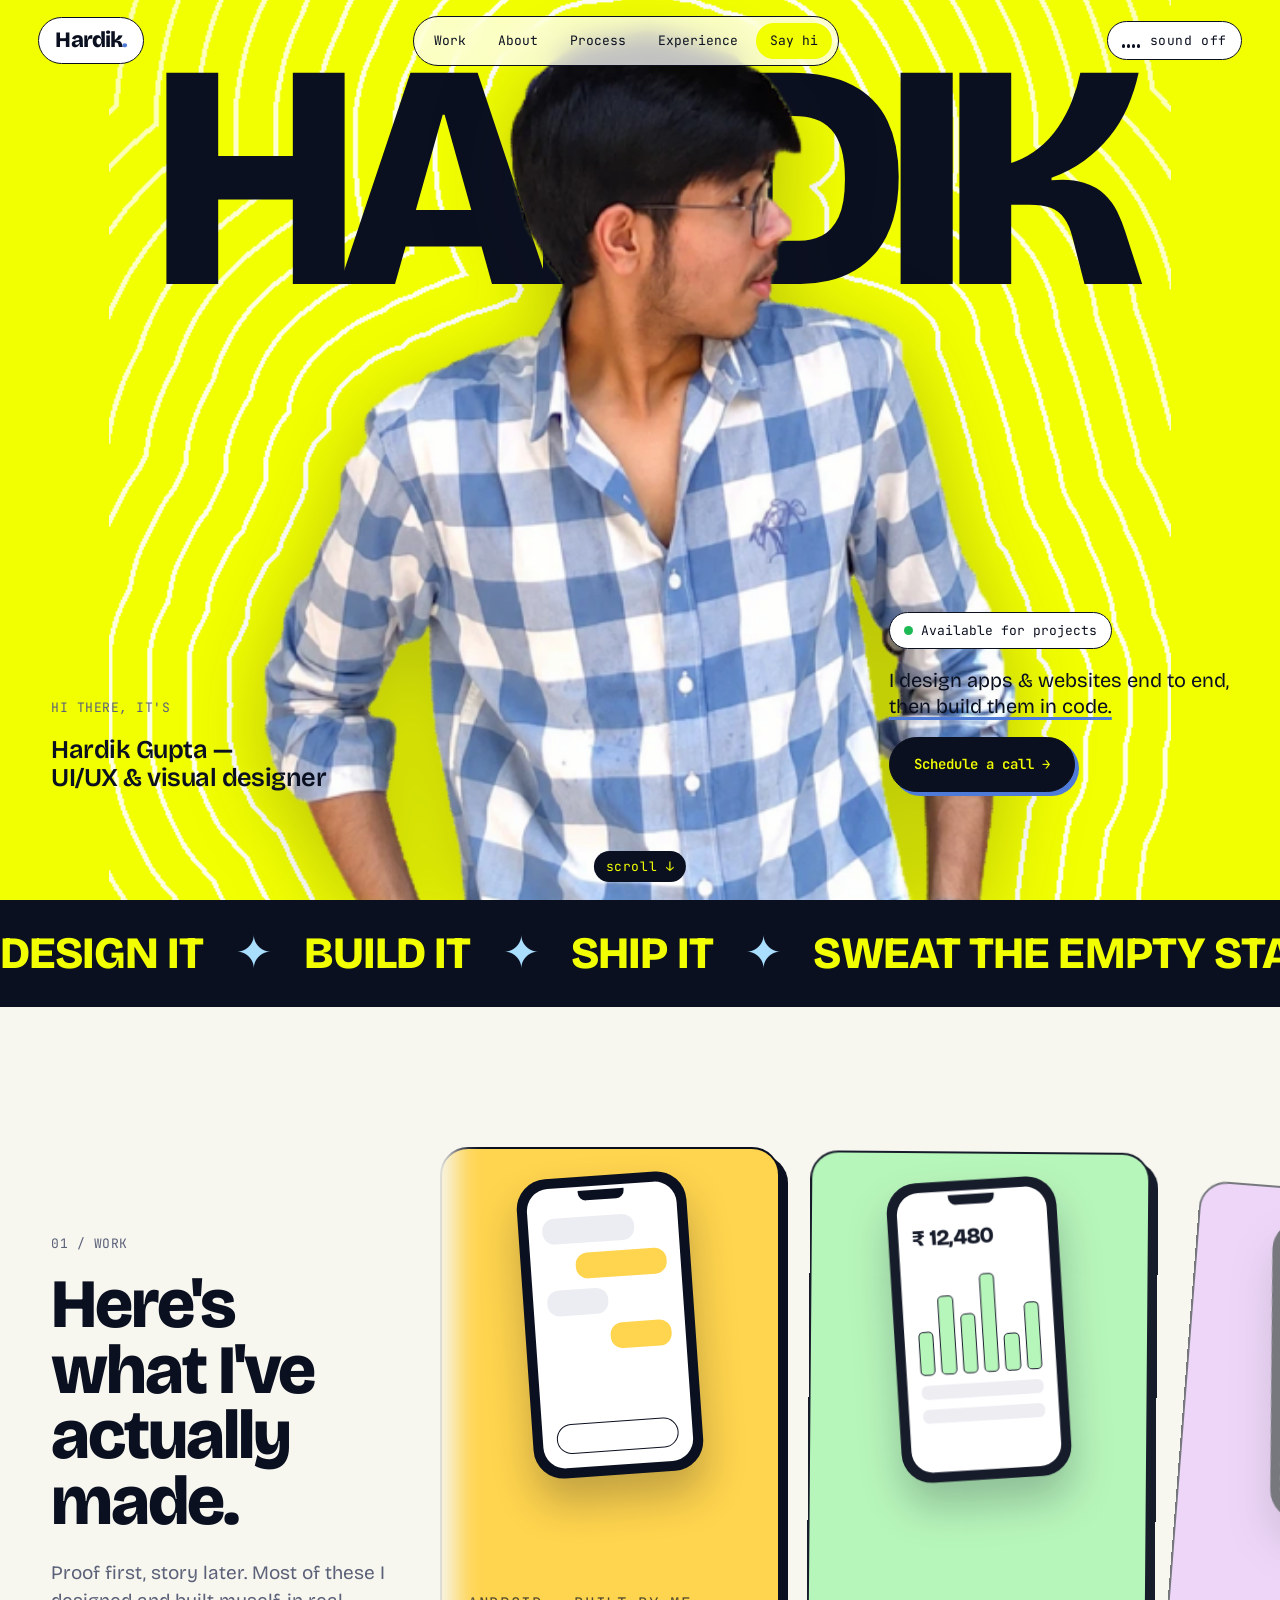
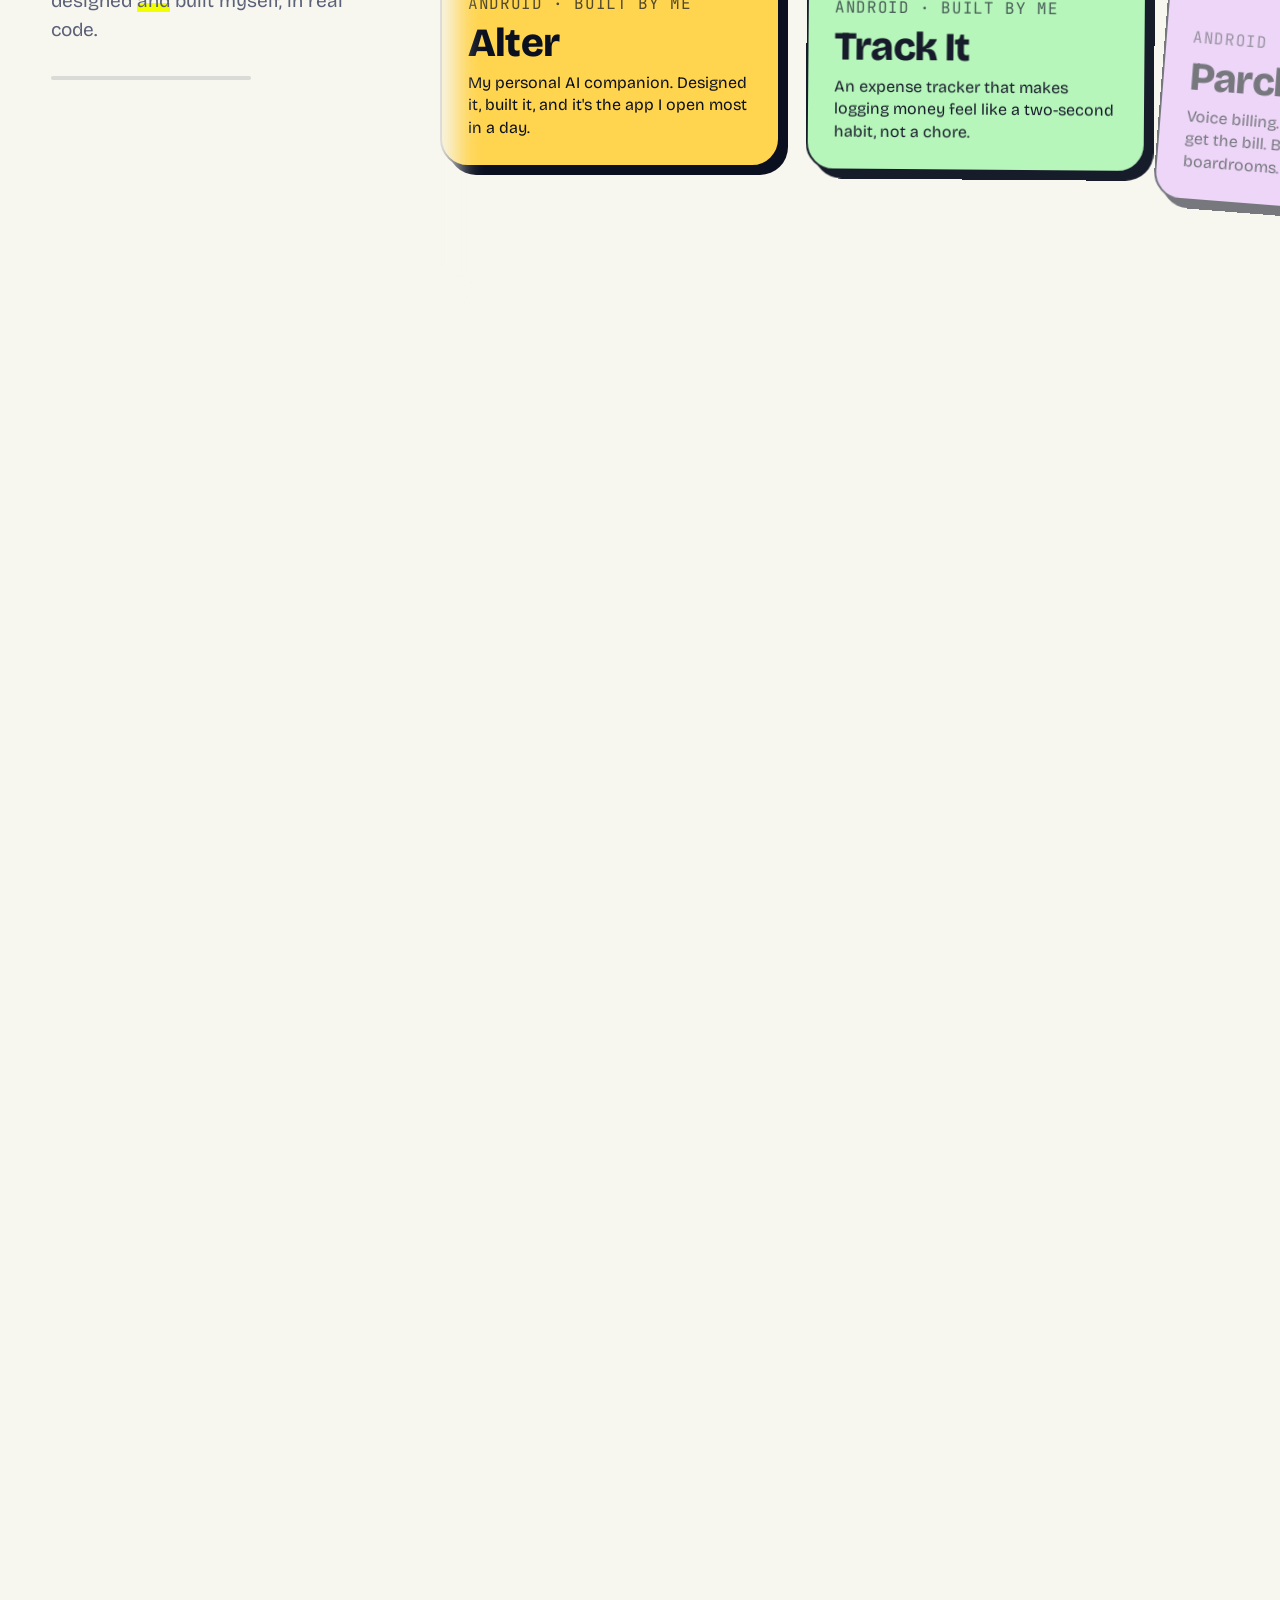
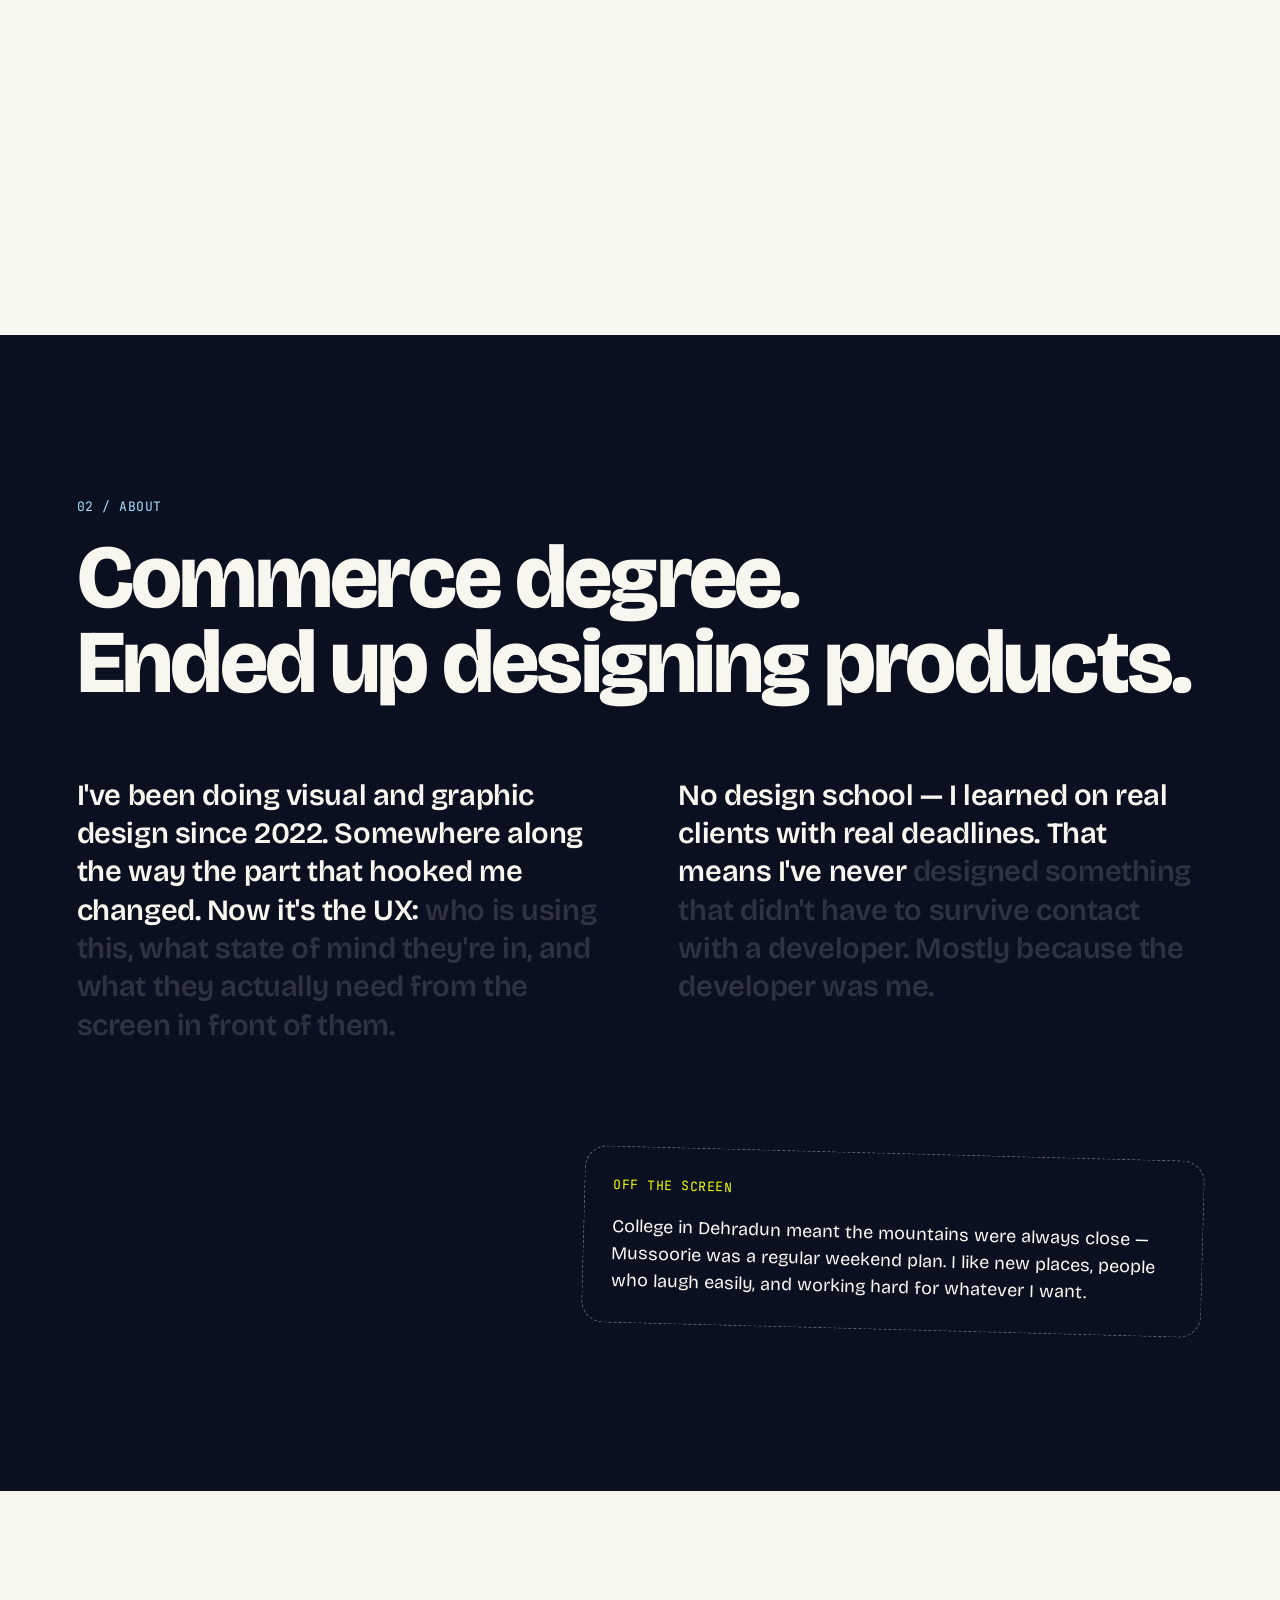
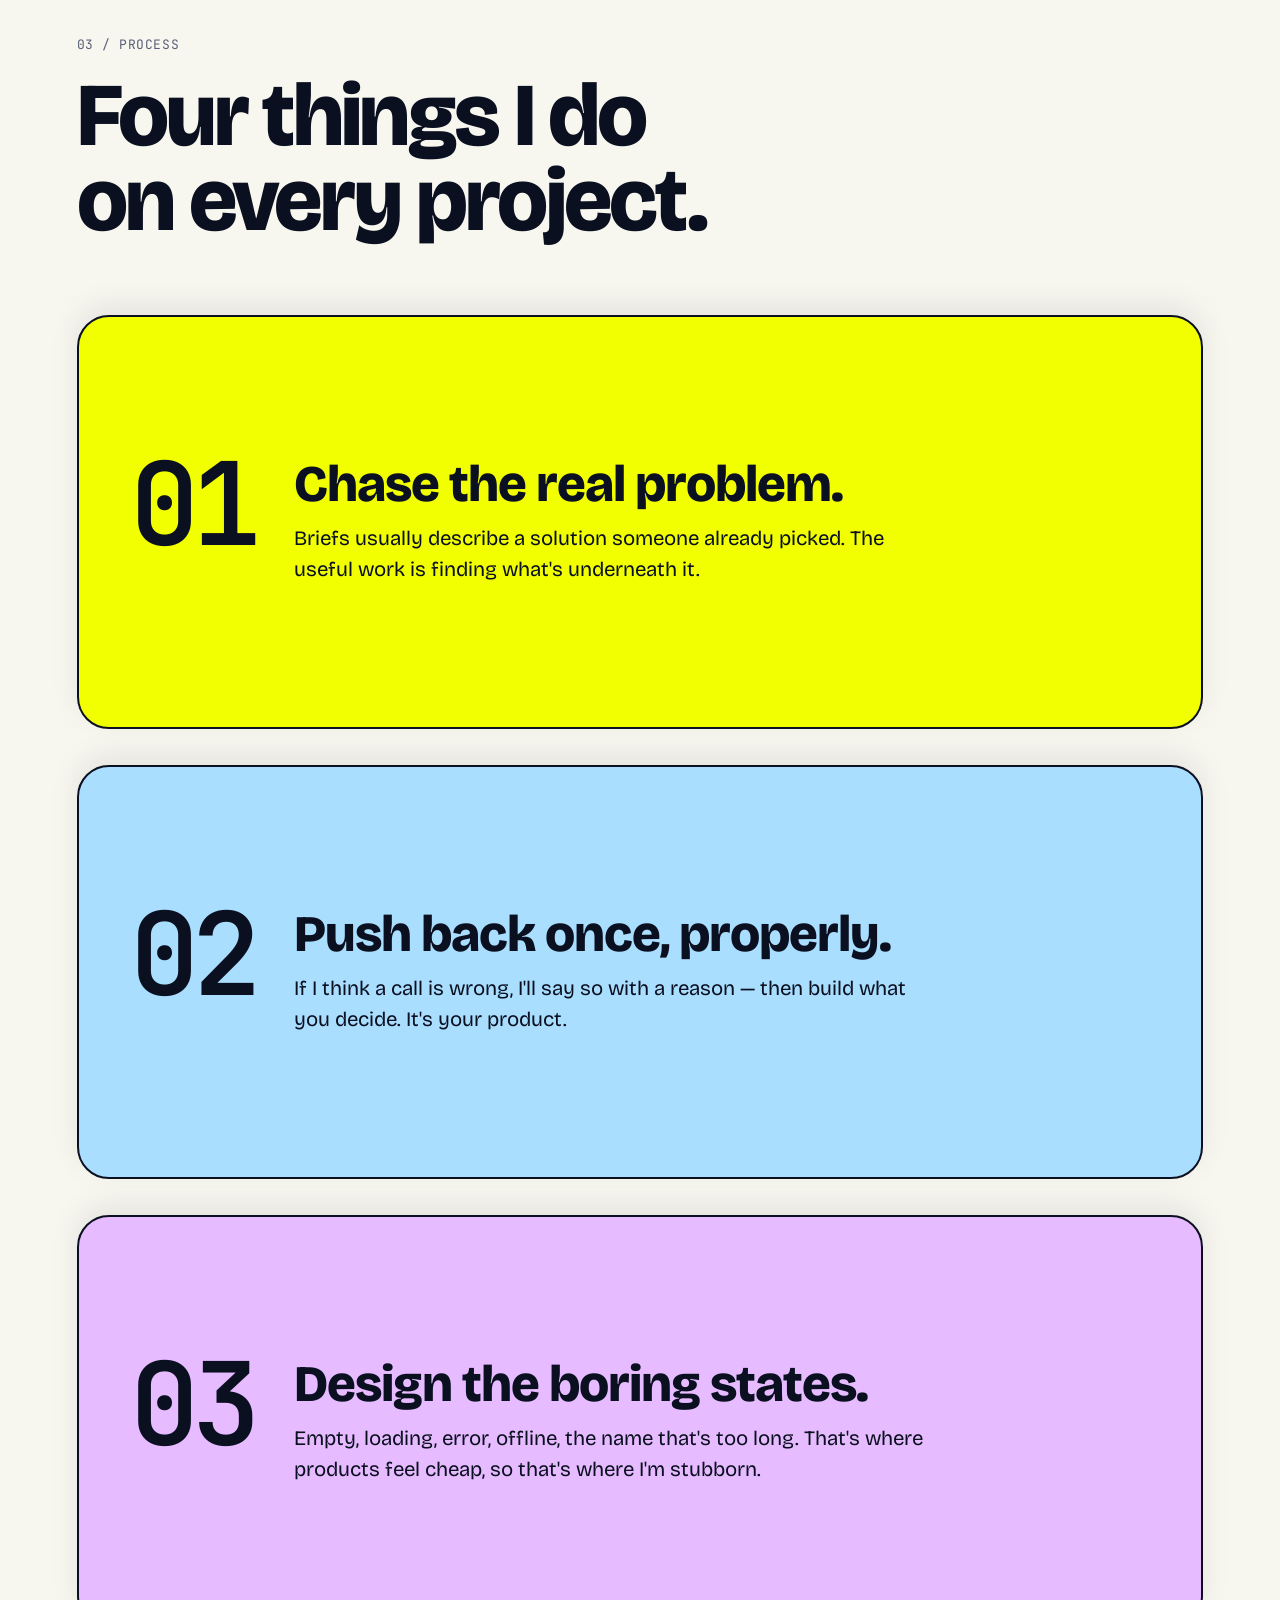
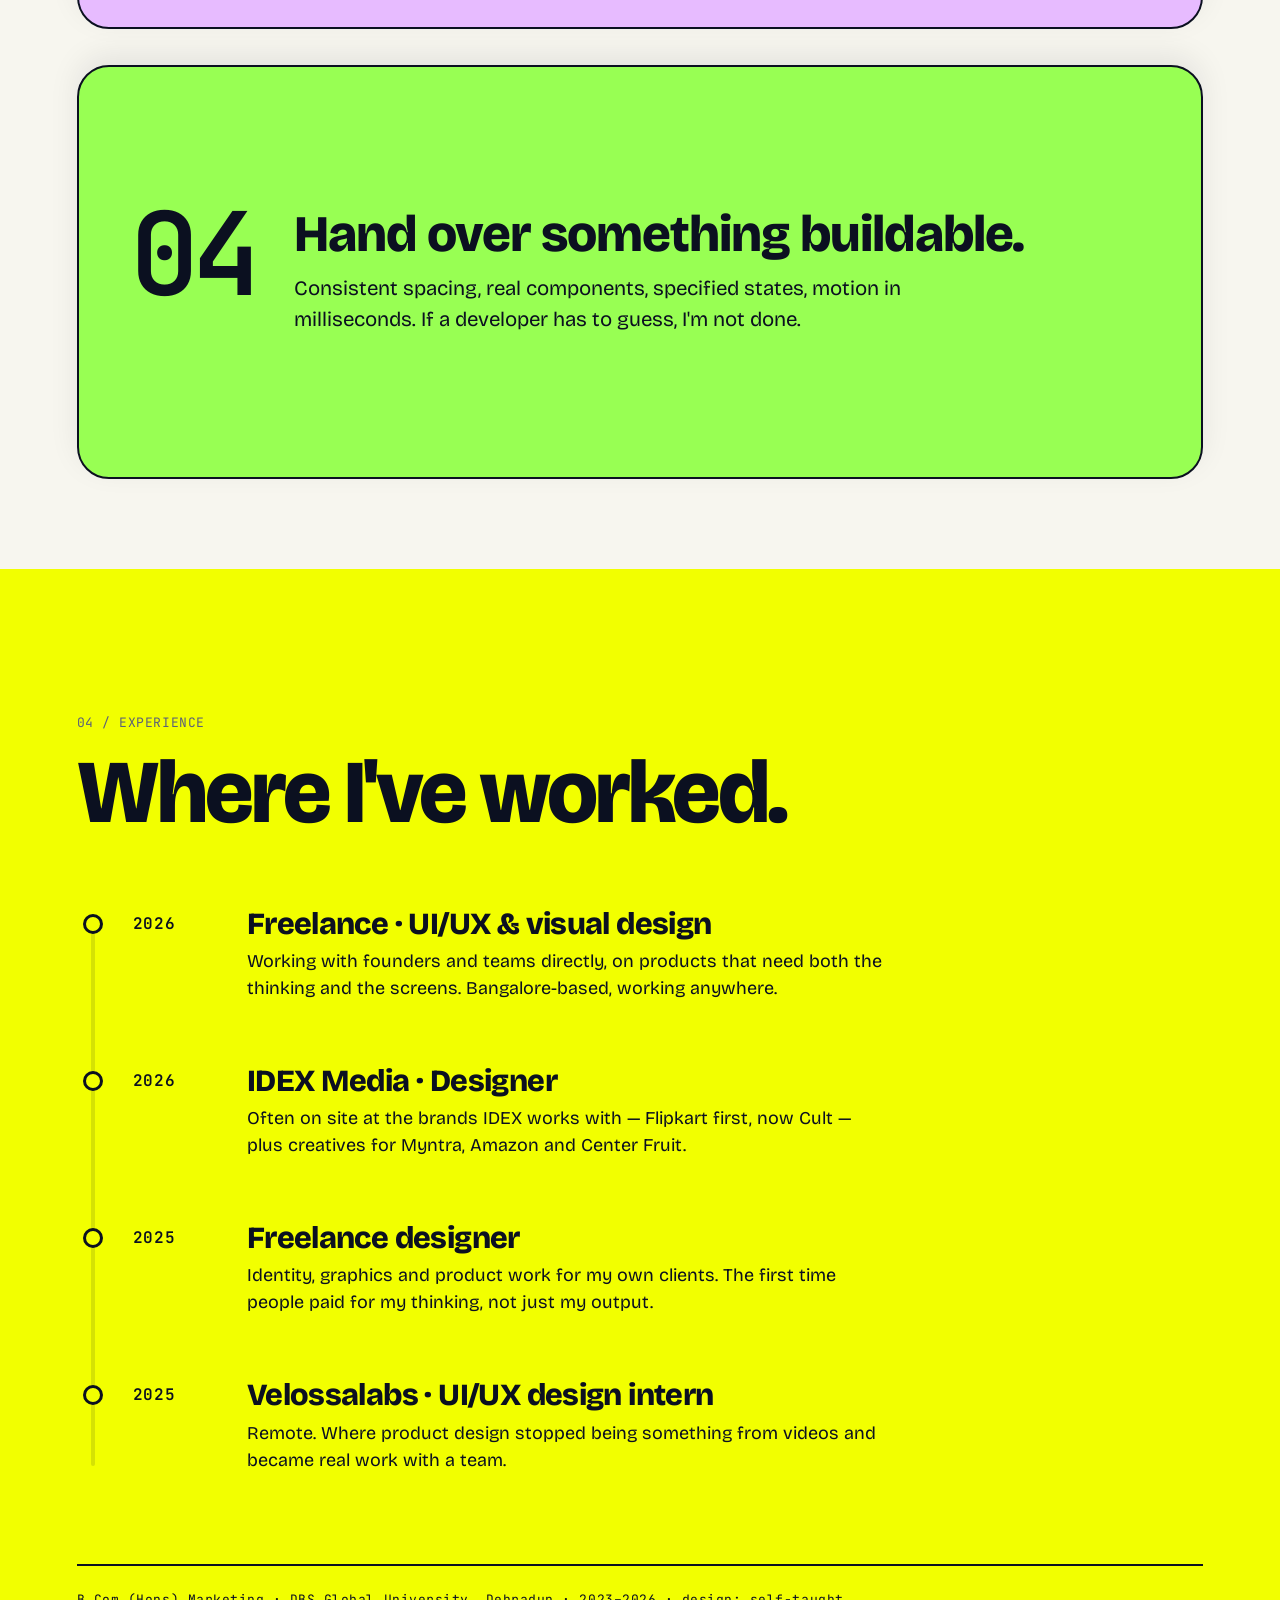
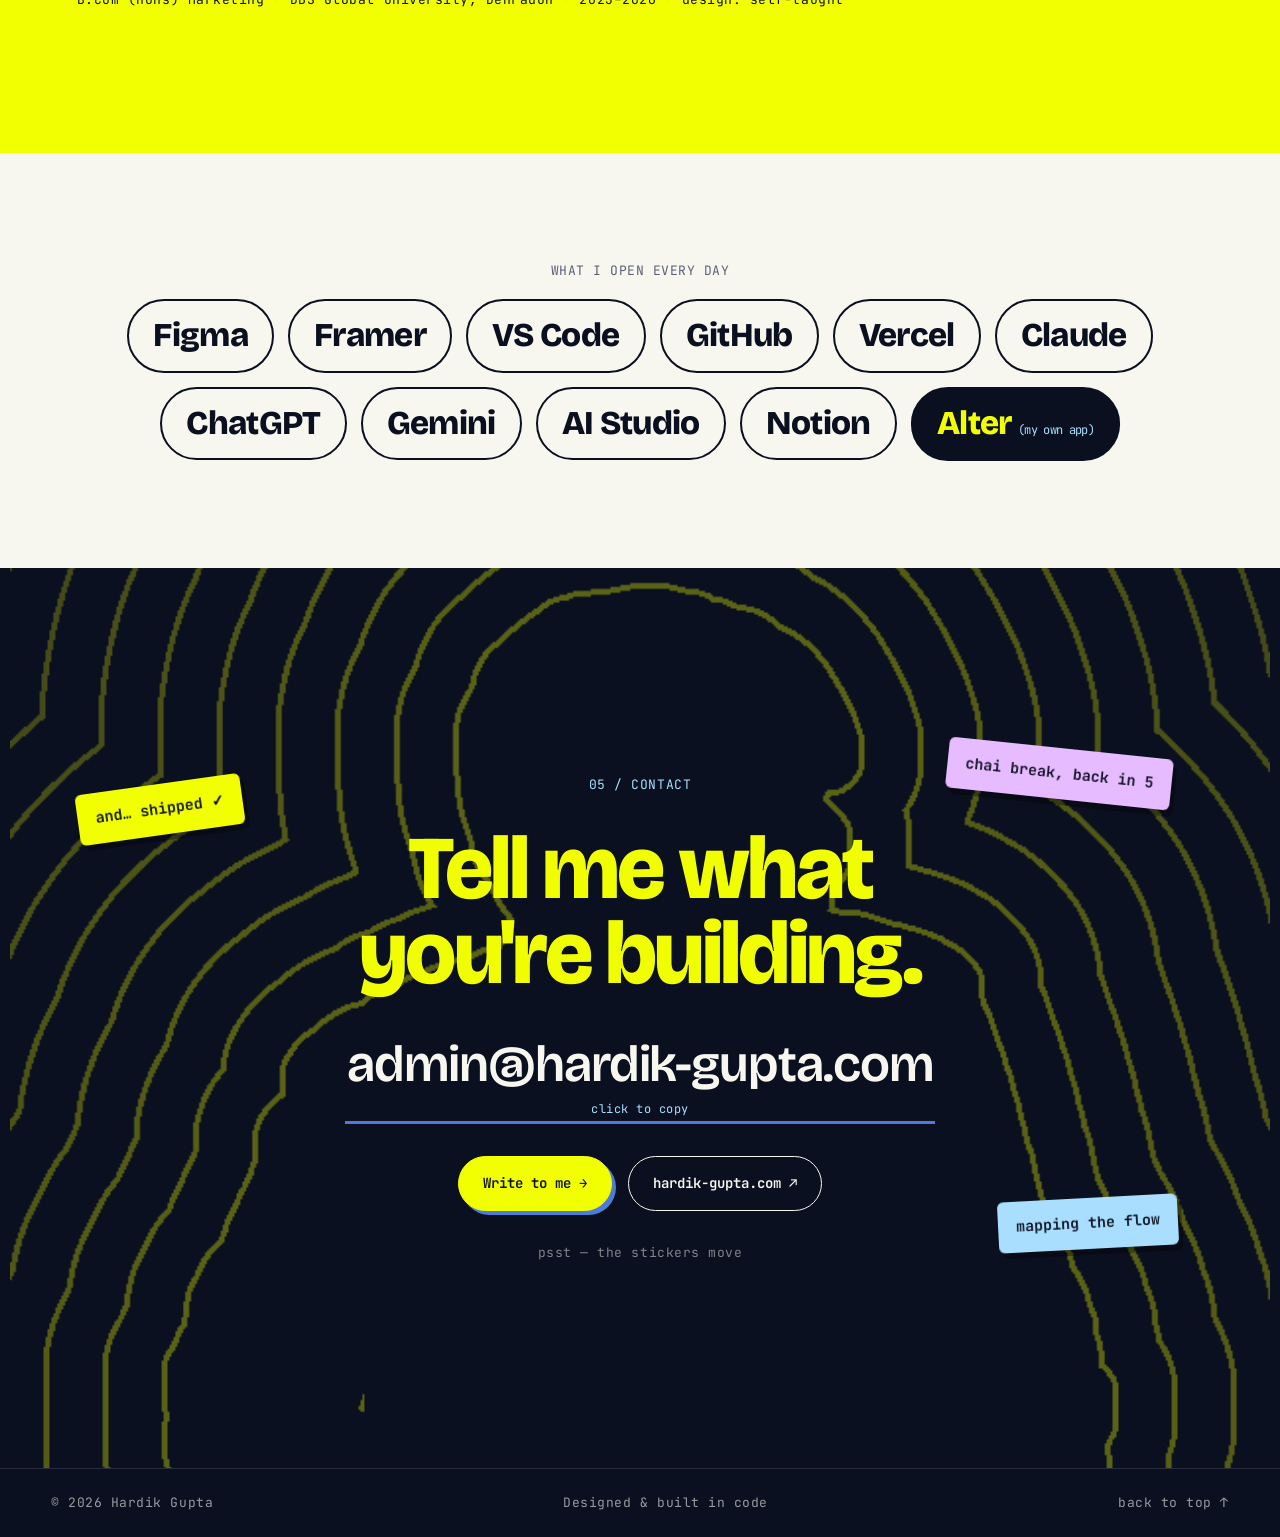
==== commit 6679208d: "Build original portfolio site for Hardik Gupta New single-page site with the cutout hero, flowing co" ====
--- a/index.html
+++ b/index.html
@@ -1,8469 +1,228 @@
-<!DOCTYPE html>
+<!doctype html>
 <html lang="en">
 <head>
-    <meta charset="UTF-8">
-    <meta name="viewport" content="width=device-width, initial-scale=1.0">
-    <title>Baaz fvrv| Structured Arts</title>
-
-    <meta name="description" content="Bajkamal Singh — Creative Director & Growth Marketer based in Delhi. Building brands, campaigns, and cultural moments through structured storytelling.">
-    <meta property="og:title" content="Bajkamal Singh | Creative Director & Marketer">
-    <meta property="og:description" content="Portfolio of Bajkamal Singh — creative direction, growth marketing, and brand strategy from Delhi.">
-    <meta property="og:type" content="website">
-    <meta property="og:url" content="https://bajkamalsingh.com">
-    <meta name="twitter:card" content="summary_large_image">
-
-    <!-- Tailwind CSS -->
-    <script src="vendor/tailwindcss.js"></script>
-    
-    <!-- Reliable Lucide Icons UMD CDN -->
-    <script src="vendor/lucide.min.js"></script>
-
-    <!-- GSAP & Plugins -->
-    <script src="vendor/gsap.min.js" integrity="sha512-16esztaSRplJROstbIIdwX3N97V1+pZvV33ABoG1H2OyTttBxEGkTsoIVsiP1iaTtM8b3+hu2kB6pQ4Clr5yug==" crossorigin="anonymous"></script>
-    <script src="vendor/ScrollTrigger.min.js" integrity="sha512-Ic9xkERjyZ1xgJ5svx3y0u3xrvfT/uPkV99LBwe68xjy/mGtO+4eURHZBW2xW4SZbFrF1Tf090XqB+EVgXnVjw==" crossorigin="anonymous"></script>
-    <script src="vendor/Draggable.min.js" integrity="sha512-S6SXKUZ11xkCoD/UuhdXG4B4iiCXng+xW2KCx0lgfQqmdqtjqGgm4WChdYIhO1F/CmH21vnkSUvPEgXNgDwkjg==" crossorigin="anonymous"></script>
-
-    <!-- Lenis (Smooth Scroll) -->
-    <script src="vendor/lenis.min.js" integrity="sha512-dr9JWMqrveNAxDIP3+GqMfu3ZWsbut5GUfpGTZS8LaKPlT4iu72ljsBrv4oyuxUrgchtzq2zOuVYSOCNCFeKhw==" crossorigin="anonymous"></script>
-
-    <!-- Tone.js (Cinematic Sound Design) -->
-    <script src="vendor/Tone.js" integrity="sha512-jduERlz7En1IUZR54bqzpNI64AbffZWR//KJgF71SJ8D8/liKFZ+s1RxmUmB+bhCnIfzebdZsULwOrbVB5f3nQ==" crossorigin="anonymous"></script>
-
-    <!-- Fonts: Dr Sugiyama + Inter + DM Mono + Bebas Neue + DM Sans -->
-    <link rel="preconnect" href="https://fonts.googleapis.com">
-    <link rel="preconnect" href="https://fonts.gstatic.com" crossorigin>
-    <link href="https://fonts.googleapis.com/css2?family=Gloria+Hallelujah&family=Schoolbell&family=Teko:wght@400..700&family=DM+Mono:wght@400;500;700&family=Dr+Sugiyama&family=Inter:wght@400;600;800;900&family=Bebas+Neue&family=DM+Sans:ital,wght@0,300;0,400;0,500;0,600;1,400&family=Lilita+One&display=swap" rel="stylesheet">
-    <link href="https://fonts.cdnfonts.com/css/open-sauce-one" rel="stylesheet">
-
-    <style>
-        /* Accessibility: Reduced Motion */
-        @media (prefers-reduced-motion: reduce) {
-            *, ::before, ::after {
-                animation-duration: 0.01ms !important;
-                animation-iteration-count: 1 !important;
-                transition-duration: 0.01ms !important;
-                scroll-behavior: auto !important;
-            }
-            .will-change-transform, .will-change-opacity {
-                will-change: auto !important;
-            }
-        }
-
-        :root {
-            --beige: #F4EFE6;
-            --beige-dark: #E5DFC8;
-            --blue: #012CEB;
-            --navy: #051024;
-            --border-w: 2px;
-            --font-main: 'Inter', Arial, sans-serif;
-        }
-
-        html {
-            overflow-x: hidden; /* block horizontal bleed even without Lenis */
-        }
-
-        body {
-            font-family: var(--font-main);
-            background-color: #01040a; /* Deep void base */
-            color: var(--navy);
-            margin: 0;
-            overflow-x: hidden; /* horizontal bleed blocked; Lenis controls vertical */
-            -webkit-font-smoothing: antialiased;
-            font-weight: 600;
-        }
-
-        /* --- UI UTILS --- */
-        .border-grid { border-color: var(--blue); border-width: var(--border-w); }
-        .border-b-grid { border-bottom: var(--border-w) solid var(--blue); }
-        
-        @media (hover: hover) and (pointer: fine) {
-            body, a, button, [role="button"], input, select, textarea, .cursor-pointer, .cursor-hover {
-                cursor: none !important;
-            }
-        }
-
-        /* The Core Navbar Element */
-        .nav-brutal { 
-            display: flex; position: relative; background: var(--beige); 
-            border: 2px solid var(--navy); box-shadow: 4px 4px 0px var(--navy); 
-            padding: 4px; pointer-events: auto; justify-content: center;
-            overflow: hidden;
-            will-change: width, transform, border-color, background-color;
-        }
-        @media (min-width: 768px) {
-            .nav-brutal { border-width: 3px; box-shadow: 8px 8px 0px var(--navy); padding: 6px; }
-        }
-        
-        .nav-indicator { 
-            position: absolute; top: 4px; bottom: 4px; left: 4px; 
-            background: var(--blue); z-index: 0; 
-            will-change: transform, width, left;
-        }
-        @media (min-width: 768px) {
-            .nav-indicator { top: 6px; bottom: 6px; left: 6px; }
-        }
-        
-        .nav-item {
-            position: relative; z-index: 1; font-weight: 800;
-            letter-spacing: 0.1em; color: var(--navy);
-            transition: color 0.3s ease; text-decoration: none; white-space: nowrap;
-            flex-shrink: 0;
-            text-shadow: 0 0 0.5px currentColor, 0 0 0.5px currentColor;
-        }
-        .nav-item.active { color: var(--beige); }
-
-        .bg-blueprint {
-            background-size: 40px 40px;
-            background-image: 
-                linear-gradient(to right, rgba(1, 44, 235, 0.05) 1px, transparent 1px),
-                linear-gradient(to bottom, rgba(1, 44, 235, 0.05) 1px, transparent 1px);
-        }
-
-        h2, h3 { font-weight: 800; letter-spacing: -0.03em; }
-        ::-webkit-scrollbar { display: none; }
-        @keyframes ticker { 0% { transform: translateX(0); } 100% { transform: translateX(-50%); } }
-        @keyframes float { 0%,100% { transform: translateY(0px); } 50% { transform: translateY(-7px); } }
-
-        /* --- CINEMATIC WORLD ARCHITECTURE --- */
-        #world-viewport {
-            width: 100%;
-            height: 100vh;
-            position: fixed;
-            top: 0; left: 0;
-            overflow-y: auto; 
-            overflow-x: hidden;
-            z-index: 10;
-            background: #01040a;
-            perspective: 1500px;
-        }
-
-        #world-container {
-            will-change: transform, filter, opacity;
-            background: var(--beige);
-            min-height: 100vh;
-            transform-origin: center bottom;
-            transform-style: preserve-3d;
-        }
-
-        /* Cinematic HUD Vignette */
-        #cinematic-vignette {
-            position: fixed; inset: 0; z-index: 9000; pointer-events: none;
-            background: radial-gradient(circle at center, transparent 20%, rgba(1,4,12,0.98) 100%);
-            opacity: 0.1; transition: opacity 0.8s ease; mix-blend-mode: multiply;
-        }
-        body.traveling #cinematic-vignette { opacity: 1; }
-        
-        /* Prevent heavy GSAP frame rendering during fast cinematic warping */
-        body.traveling #vending-machine-section {
-            visibility: hidden !important;
-        }
-
-        /* Cinematic Text Reveals */
-        .reveal-text {
-            clip-path: polygon(0 100%, 100% 100%, 100% 100%, 0% 100%);
-            transform: translateY(20px);
-            opacity: 0;
-            transition: clip-path 0.9s cubic-bezier(0.16, 1, 0.3, 1), 
-                        transform 0.9s cubic-bezier(0.16, 1, 0.3, 1), 
-                        opacity 0.9s ease;
-            will-change: clip-path, transform, opacity;
-        }
-        .reveal-text.is-visible {
-            clip-path: polygon(0 -20%, 100% -20%, 100% 120%, 0 120%);
-            transform: translateY(0);
-            opacity: 1;
-        }
-
-        .reveal-blur {
-            filter: blur(8px);
-            transform: scale(0.95) translateY(10px);
-            opacity: 0;
-            transition: filter 1s cubic-bezier(0.16, 1, 0.3, 1), 
-                        transform 1s cubic-bezier(0.16, 1, 0.3, 1), 
-                        opacity 1s ease;
-            will-change: filter, transform, opacity;
-        }
-        .reveal-blur.is-visible {
-            filter: blur(0px);
-            transform: scale(1) translateY(0);
-            opacity: 1;
-        }
-
-        /* Metro Vibration Effect */
-        @keyframes rumble {
-            0% { transform: translateY(0px) translateX(0px); }
-            25% { transform: translateY(-1px) translateX(1px) rotate(0.1deg); }
-            50% { transform: translateY(1px) translateX(-1px) rotate(-0.1deg); }
-            75% { transform: translateY(-1px) translateX(-0.5px) rotate(0.05deg); }
-            100% { transform: translateY(0px) translateX(0px); }
-        }
-        .animate-rumble {
-            animation: rumble 0.15s ease-in-out infinite;
-        }
-
-        /* --- DECK & REELS SPREAD ON SCROLL --- */
-        @media (min-width: 768px) {
-            .spread-deck > * + * {
-                margin-left: -10rem !important;
-                transition: margin 1.2s cubic-bezier(0.175, 0.885, 0.32, 1.275) 0.3s !important;
-            }
-            .spread-deck.is-spread > * + * {
-                margin-left: -1.5rem !important; /* Spread sideways */
-            }
-
-            .spread-reels > * + * {
-                margin-left: -8rem !important;
-                transition: margin 1.2s cubic-bezier(0.175, 0.885, 0.32, 1.275) 0.4s !important;
-            }
-            .spread-reels.is-spread > * + * {
-                margin-left: -0.5rem !important; /* Spread sideways */
-            }
-        }
-
-        /* Elegant Highlighting */
-        .glow-highlight {
-            position: relative;
-            display: inline-block;
-            color: #8DE254;
-            text-shadow: 0 0 15px rgba(141,226,84,0.4);
-            font-style: italic;
-        }
-        .glow-highlight::after {
-            content: "";
-            position: absolute;
-            bottom: -2px;
-            left: 0;
-            width: 100%;
-            height: 1px;
-            background: linear-gradient(90deg, transparent, rgba(141,226,84,0.8), transparent);
-        }
-
-        /* Video spatial layer — always fullscreen, always playing */
-        #intro-thumb-container {
-            opacity: 1;
-        }
-
-        /* The intro window frame that replaces the video slot in typography */
-        #intro-window-frame {
-            backdrop-filter: blur(1px);
-            /* Subtle gradient to suggest depth behind */
-            background: linear-gradient(
-                to bottom,
-                rgba(1, 44, 235, 0.08) 0%,
-                rgba(1, 44, 235, 0.02) 100%
-            );
-        }
-
-        #main-nav-container,
-        #top-ribbon {
-            will-change: transform, opacity, filter;
-        }
-
-        /* Modern Glass Reflections */
-        .glass-reflection {
-            position: absolute; top: 0; left: 0; right: 0; bottom: 0;
-            background: linear-gradient(90deg, transparent 0%, rgba(255,255,255,0.03) 45%, rgba(255,255,255,0.08) 50%, rgba(255,255,255,0.03) 55%, transparent 100%);
-            animation: drift 15s infinite linear;
-            pointer-events: none; z-index: 50; mix-blend-mode: overlay;
-        }
-        @keyframes drift {
-            0% { transform: translateX(-150%) skewX(-15deg); }
-            100% { transform: translateX(250%) skewX(-15deg); }
-        }
-
-        /* Card Highlights */
-        @keyframes cardWave {
-            0% { transform: translateX(-200%) skewX(-15deg); }
-            100% { transform: translateX(300%) skewX(-15deg); }
-        }
-        .card-wave {
-            position: absolute; top: 0; left: 0; bottom: 0; width: 100%;
-            background: linear-gradient(90deg, transparent, rgba(255,255,255,0.15), rgba(255,255,255,0.6), rgba(255,255,255,0.15), transparent);
-            animation: cardWave 3s infinite linear;
-            z-index: 5; pointer-events: none; mix-blend-mode: screen; 
-        }
-
-        /* --- STACK TRACE ACCORDION --- */
-        .stack-card {
-            will-change: transform, top;
-        }
-
-        #transit-train {
-            height: 210px;
-        }
-
-        /* Stack card cursor label */
-        #stack-cursor-label {
-            position: fixed;
-            pointer-events: none;
-            z-index: 10003;
-            transform: translate(18px, -50%);
-            opacity: 0;
-            transition: opacity 0.18s ease;
-            will-change: transform, opacity;
-            white-space: nowrap;
-            background: #0a0a0a;
-            color: #ECE8E1;
-            font-family: 'Schoolbell', cursive;
-            font-size: 11px;
-            font-weight: 700;
-            letter-spacing: 0.12em;
-            text-transform: uppercase;
-            padding: 5px 10px;
-            border: 1.5px solid #ECE8E1;
-            box-shadow: 3px 3px 0 #ECE8E1;
-            line-height: 1;
-        }
-        #stack-cursor-label.visible { opacity: 1; }
-
-        @media (hover: none), (max-width: 767px) {
-            #stack-cursor-label { display: none !important; }
-        }
-
-        /* Gallery / Insomniac Work cursor label */
-        #gallery-cursor-label {
-            position: fixed;
-            pointer-events: none;
-            z-index: 10003;
-            transform: translate(18px, -50%);
-            opacity: 0;
-            transition: opacity 0.18s ease;
-            will-change: transform, opacity;
-            white-space: nowrap;
-            background: #ECE8E1;
-            color: #0a0a0a;
-            font-family: 'Schoolbell', cursive;
-            font-size: 11px;
-            font-weight: 700;
-            letter-spacing: 0.12em;
-            text-transform: uppercase;
-            padding: 5px 10px;
-            border: 1.5px solid #0a0a0a;
-            box-shadow: 3px 3px 0 #0a0a0a;
-            line-height: 1;
-        }
-        #gallery-cursor-label.visible { opacity: 1; }
-
-        @media (hover: none), (max-width: 767px) {
-            #gallery-cursor-label { display: none !important; }
-        }
-
-        /* Dissection case-study cursor label */
-        #dissect-scroll-label {
-            position: fixed;
-            pointer-events: none;
-            z-index: 10003;
-            transform: translate(18px, -50%);
-            opacity: 0;
-            transition: opacity 0.18s ease;
-            will-change: transform, opacity;
-            white-space: nowrap;
-            background: #0a0a0a;
-            color: #ECE8E1;
-            font-family: 'Schoolbell', cursive;
-            font-size: 11px;
-            font-weight: 700;
-            letter-spacing: 0.12em;
-            text-transform: uppercase;
-            padding: 5px 10px;
-            border: 1.5px solid #ECE8E1;
-            box-shadow: 3px 3px 0 #ECE8E1;
-            line-height: 1;
-        }
-        #dissect-scroll-label.visible { opacity: 1; }
-
-        @media (hover: none), (max-width: 767px) {
-            #dissect-scroll-label { display: none !important; }
-        }
-
-        .card-expand {
-            max-height: 0; 
-            overflow: hidden; 
-            transition: max-height 0.5s cubic-bezier(0.23,1,0.32,1), opacity 0.4s ease, margin-top 0.4s ease; 
-            opacity: 0; 
-        }
-        .card-expand.open {
-            max-height: 800px;
-            opacity: 1;
-        }
-
-        /* --- DIARY REALISM STYLES --- */
-        .paper-texture {
-            background-image: url("data:image/svg+xml,%3Csvg viewBox='0 0 200 200' xmlns='http://www.w3.org/2000/svg'%3E%3Cfilter id='noiseFilter'%3E%3CfeTurbulence type='fractalNoise' baseFrequency='0.85' numOctaves='3' stitchTiles='stitch'/%3E%3C/filter%3E%3Crect width='100%25' height='100%25' filter='url(%23noiseFilter)' opacity='0.08'/%3E%3C/svg%3E");
-            mix-blend-mode: multiply;
-            pointer-events: none;
-        }
-
-        .page-crease-left {
-            background: linear-gradient(to right, transparent 75%, rgba(0,0,0,0.04) 88%, rgba(0,0,0,0.12) 100%);
-        }
-        .page-crease-right {
-            background: linear-gradient(to left, transparent 75%, rgba(0,0,0,0.04) 88%, rgba(0,0,0,0.12) 100%);
-        }
-
-        /* 3D Book Spine Hinge and Turning Mechanics */
-        .book-viewport {
-            perspective: 2200px;
-            transform-style: preserve-3d;
-        }
-
-        .book-container {
-            transform-style: preserve-3d;
-            position: relative;
-        }
-
-        /* Double-sided leaf structures */
-        .book-page-turning {
-            transform-style: preserve-3d;
-            transform-origin: left center;
-            position: absolute;
-            width: 50%;
-            height: 100%;
-            top: 0;
-            right: 0; /* Cover rests on the right half when closed */
-            z-index: 30;
-            will-change: transform;
-        }
-
-        .page-face {
-            position: absolute;
-            inset: 0;
-            width: 100%;
-            height: 100%;
-            backface-visibility: hidden;
-            overflow: hidden;
-        }
-
-        .page-face-front {
-            /* Front of the physical cover */
-            transform: rotateY(0deg);
-        }
-
-        .page-face-back {
-            /* Inside of the cover (becomes Left Page when open) */
-            transform: rotateY(180deg);
-        }
-        
-        .realistic-paper-stack-right {
-            box-shadow: 
-                0px 0px 0px 1px rgba(0,0,0,0.1),
-                1px 1px 0px #e0dbc6,
-                2px 2px 0px #d8d3bc,
-                3px 3px 0px #d0cab2,
-                4px 4px 0px #c8c2a8,
-                5px 5px 0px #bfb99e,
-                12px 12px 20px rgba(0,0,0,0.3);
-        }
-
-        .realistic-paper-stack-left {
-            box-shadow: 
-                0px 0px 0px 1px rgba(0,0,0,0.1),
-                -1px 1px 0px #e0dbc6,
-                -2px 2px 0px #d8d3bc,
-                -3px 3px 0px #d0cab2,
-                -4px 4px 0px #c8c2a8,
-                -5px 5px 0px #bfb99e,
-                -12px 12px 20px rgba(0,0,0,0.3);
-        }
-
-        /* Scotch Tape Realistic Elements */
-        .scotch-tape {
-            background: rgba(245, 240, 215, 0.35);
-            backdrop-filter: blur(0.5px);
-            border-left: 1px dashed rgba(255,255,255,0.4);
-            border-right: 1px dashed rgba(255,255,255,0.4);
-            box-shadow: 0 1px 3px rgba(0,0,0,0.06);
-            transform: rotate(-3deg);
-            mix-blend-mode: multiply;
-        }
-        .scotch-tape::before, .scotch-tape::after {
-            content: '';
-            position: absolute;
-            left: 0; right: 0; height: 4px;
-            background-size: 6px 4px;
-        }
-        .scotch-tape::before {
-            top: -4px;
-            background-image: linear-gradient(45deg, transparent 75%, rgba(220,215,190,0.4) 75%), linear-gradient(-45deg, transparent 75%, rgba(220,215,190,0.4) 75%);
-        }
-        .scotch-tape::after {
-            bottom: -4px;
-            background-image: linear-gradient(45deg, transparent 75%, rgba(220,215,190,0.4) 75%), linear-gradient(-45deg, transparent 75%, rgba(220,215,190,0.4) 75%);
-        }
-
-        /* Realistic Pushpin Elements */
-        .pushpin {
-            width: 12px;
-            height: 12px;
-            background: radial-gradient(circle at 35% 35%, #ff3b30 0%, #b30000 70%, #660000 100%);
-            border-radius: 50%;
-            box-shadow: 
-                0 1px 1px rgba(0,0,0,0.3),
-                3px 5px 4px rgba(0,0,0,0.35);
-            position: relative;
-        }
-        .pushpin::after {
-            content: '';
-            position: absolute;
-            top: 50%; left: 50%;
-            width: 4px; height: 4px;
-            background: rgba(255,255,255,0.6);
-            border-radius: 50%;
-            transform: translate(-50%, -50%) translate(-2px, -2px);
-        }
-
-        /* Blueprint Line SVG Animation Classes */
-        .map-line-path {
-            stroke: var(--blue);
-            stroke-width: 2;
-            fill: none;
-            stroke-dasharray: 4000;
-            stroke-dashoffset: 4000;
-            stroke-linecap: butt;
-            stroke-linejoin: round;
-        }
-
-        /* Focus lifts for active elements */
-        .focus-lift-target {
-            transition: transform 0.6s cubic-bezier(0.16, 1, 0.3, 1), opacity 0.6s ease, filter 0.6s ease;
-            will-change: transform, opacity, filter;
-        }
-
-        /* Dynamic Circle Drawing around Sneakers */
-        .glowing-circle-path {
-            stroke: var(--blue);
-            stroke-width: 2.5;
-            fill: none;
-            stroke-dasharray: 600;
-            stroke-dashoffset: 600;
-            stroke-linecap: round;
-            transition: stroke-dashoffset 1.5s cubic-bezier(0.16, 1, 0.3, 1);
-        }
-        
-        .glowing-circle-path.draw-active {
-            stroke-dashoffset: 0;
-        }
-
-        /* Redacted / Evidence highlights */
-        .marker-highlight {
-            background: linear-gradient(104deg, transparent 0%, rgba(232, 228, 211, 0) 1%, #e8e4d3 4%, #e8e4d3 96%, transparent 100%);
-            display: inline-block;
-            padding: 2px 8px;
-            transform: rotate(-1deg);
-            border: 1px dashed rgba(179, 171, 143, 0.6);
-            box-shadow: 1px 1px 3px rgba(0,0,0,0.05);
-        }
-
-        /* --- EVIDENCE STYLE STAMPS --- */
-        .evidence-stamp-red {
-            border: 2.5px solid rgba(185, 28, 28, 0.85);
-            color: rgba(185, 28, 28, 0.9);
-            transform: rotate(-3.5deg);
-            box-shadow: inset 0 0 4px rgba(185,28,28,0.1), 2px 4px 10px rgba(0,0,0,0.08);
-            background: rgba(254, 242, 242, 0.3);
-        }
-        .evidence-stamp-yellow {
-            border: 2px dashed rgba(161, 98, 7, 0.85);
-            color: rgba(161, 98, 7, 0.95);
-            transform: rotate(2deg);
-            box-shadow: 2px 4px 10px rgba(0,0,0,0.06);
-            background: rgba(254, 252, 232, 0.35);
-        }
-        .evidence-stamp-blue {
-            border: 2.5px solid rgba(1, 44, 235, 0.8);
-            color: rgba(1, 44, 235, 0.95);
-            transform: rotate(-1.5deg);
-            box-shadow: 2px 4px 10px rgba(0,0,0,0.08);
-            background: rgba(239, 246, 255, 0.3);
-        }
-
-        /* Custom realistic lined/grid paper backgrounds */
-        .ruled-paper-lines {
-            background-size: 100% 24px;
-            background-image: linear-gradient(rgba(1, 44, 235, 0.06) 1px, transparent 1px);
-        }
-
-        /* --- PHYSICAL DRAGGABLE STICKER DESIGNS --- */
-        .draggable-sticker {
-            position: absolute;
-            z-index: 100;
-            cursor: grab !important;
-            user-select: none;
-            touch-action: none;
-            will-change: transform, box-shadow;
-            filter: drop-shadow(4px 8px 12px rgba(5,16,36,0.3));
-            transition: transform 0.15s ease-out;
-        }
-        .draggable-sticker:active {
-            cursor: grabbing !important;
-            filter: drop-shadow(8px 16px 20px rgba(5,16,36,0.4));
-        }
-        /* Paper Sticker White Border Matte Outline */
-        .sticker-matte-base {
-            background-color: white;
-            border: 4px solid white;
-            border-radius: 12px;
-            box-shadow: 0 0 0 1px rgba(0,0,0,0.12), inset 0 0 4px rgba(0,0,0,0.06);
-            overflow: hidden;
-            display: flex;
-            align-items: center;
-            justify-content: center;
-        }
-        .sticker-diecut-round {
-            border-radius: 50%;
-            background-color: white;
-            border: 4.5px solid white;
-            box-shadow: 0 0 0 1px rgba(0,0,0,0.12), inset 0 0 4px rgba(0,0,0,0.06);
-        }
-
-        /* --- DIARY TYPOGRAPHY ADAPTATIONS --- */
-        /* Epilogue quote: Schoolbell, readable size, relaxed leading, no uppercase */
-        #epilogue-quote {
-            font-family: 'Schoolbell', cursive !important;
-            font-size: clamp(14px, 1.6vw, 20px) !important;
-            font-weight: 400 !important;
-            text-transform: none !important;
-            letter-spacing: 0.02em !important;
-            line-height: 1.65 !important;
-        }
-
-        /* Philosophy card: Schoolbell headline + body */
-        #art-terminal h4 {
-            font-family: 'Schoolbell', cursive !important;
-            font-weight: 700 !important;
-            font-size: clamp(18px, 1.6vw, 22px) !important;
-            letter-spacing: -0.025em !important;
-        }
-        #art-terminal p.relative {
-            font-family: 'Schoolbell', cursive !important;
-            font-size: clamp(12px, 1.1vw, 14px) !important;
-            color: rgba(0, 0, 0, 0.8) !important;
-            line-height: 1.55 !important;
-        }
-
-        /* Micro story (left page narrative block) */
-        #origin-micro-story {
-            font-size: clamp(12px, 1.2vw, 15px) !important;
-            line-height: 1.65 !important;
-        }
-
-        /* Intro sticky note typewriter text */
-        #intro-sticky-note .relative.z-10 > p {
-            font-size: clamp(13px, 1.2vw, 15px) !important;
-            line-height: 24px !important;
-        }
-        #intro-sticky-note .relative.z-10 > p > span {
-            font-size: clamp(12px, 1.1vw, 14px) !important;
-        }
-
-        /* "how it all started" cursive annotation */
-        #frag-origin-cursive {
-            font-size: clamp(20px, 2.2vw, 28px) !important;
-        }
-
-        /* Strategy annotation multi-line */
-        #frag-strategy-annot {
-            font-size: clamp(12px, 1.3vw, 16px) !important;
-            font-weight: 700 !important;
-            line-height: 1.35 !important;
-        }
-        #frag-strategy-annot span {
-            font-size: clamp(14px, 1.5vw, 18px) !important;
-        }
-
-        /* "crazy what happens" annotation */
-        #art-stats > div:last-child {
-            font-size: clamp(13px, 1.2vw, 15px) !important;
-            line-height: 1.35 !important;
-        }
-
-        /* Evidence stamp annotations (Gloria Hallelujah captions) */
-        .evidence-stamp-red > span:last-child {
-            font-size: clamp(11px, 1.1vw, 15px) !important;
-            line-height: 1.3 !important;
-        }
-        .evidence-stamp-yellow > span:last-child {
-            font-size: clamp(9px, 0.95vw, 12px) !important;
-            line-height: 1.3 !important;
-        }
-        .evidence-stamp-blue > span:last-child {
-            font-size: clamp(11px, 1.1vw, 15px) !important;
-            line-height: 1.3 !important;
-        }
-
-        /* Torn signature paper */
-        #torn-signature-paper > div:last-child {
-            font-size: clamp(22px, 2.2vw, 30px) !important;
-            line-height: 1.1 !important;
-        }
-
-        /* Footnote / PS block */
-        #other-highlights-block {
-            font-size: clamp(9px, 0.85vw, 10px) !important;
-            color: rgba(34, 34, 34, 0.8) !important;
-        }
-
-        /* Bottom footer labels on both pages */
-        #about .flex.justify-between.items-end.font-\[\'Schoolbell\'\] {
-            font-size: clamp(9px, 0.85vw, 14px) !important;
-            opacity: 0.7 !important;
-        }
-        #about .flex.flex-col.items-start.gap-1.font-\[\'Schoolbell\'\] {
-            font-size: clamp(9px, 0.85vw, 14px) !important;
-            color: rgba(34, 34, 34, 0.8) !important;
-        }
-
-        /* Responsive tiers */
-        @media (min-width: 768px) and (max-width: 1023px) {
-            #epilogue-quote       { font-size: 16px !important; }
-            #art-terminal h4      { font-size: 19px !important; }
-            #art-terminal p.relative { font-size: 12px !important; }
-            #frag-origin-cursive  { font-size: 21px !important; }
-            #frag-strategy-annot  { font-size: 13px !important; }
-            #frag-strategy-annot span { font-size: 15px !important; }
-            #origin-micro-story   { font-size: 12px !important; }
-            #torn-signature-paper > div:last-child { font-size: 22px !important; }
-            .evidence-stamp-red > span:last-child  { font-size: 11px !important; }
-            .evidence-stamp-blue > span:last-child { font-size: 11px !important; }
-        }
-        @media (min-width: 1024px) and (max-width: 1440px) {
-            #epilogue-quote       { font-size: 17px !important; }
-            #art-terminal h4      { font-size: 20px !important; }
-            #frag-origin-cursive  { font-size: 24px !important; }
-            #torn-signature-paper > div:last-child { font-size: 26px !important; }
-        }
-        @media (min-width: 1441px) and (max-width: 1920px) {
-            #epilogue-quote       { font-size: 19px !important; }
-            #frag-origin-cursive  { font-size: 27px !important; }
-            #torn-signature-paper > div:last-child { font-size: 29px !important; }
-        }
-        @media (min-width: 1921px) {
-            #epilogue-quote       { font-size: 20px !important; }
-            #frag-origin-cursive  { font-size: 28px !important; }
-            #torn-signature-paper > div:last-child { font-size: 30px !important; }
-        }
-
-        /* --- DIARY CINEMATIC FOCAL OVERLAY --- */
-        #diary-focal-overlay {
-            position: fixed;
-            inset: 0;
-            pointer-events: none;
-            z-index: 198;
-            opacity: 0;
-            will-change: opacity;
-            background: radial-gradient(
-                ellipse 40vw 44vh at 50% 50%,
-                transparent 0%,
-                transparent 28%,
-                rgba(1, 2, 4, 0.45) 52%,
-                rgba(1, 2, 4, 0.82) 74%,
-                rgba(1, 2, 4, 0.96) 100%
-            );
-        }
-
-        /* --- AWARD-WINNING HERO LABELS --- */
-        .hero-label-item {
-            position: relative;
-            overflow: hidden;
-            display: block;
-        }
-        .hero-label-primary {
-            display: block;
-            transition: transform 0.6s cubic-bezier(0.16, 1, 0.3, 1), opacity 0.5s ease;
-            will-change: transform, opacity;
-        }
-        .hero-label-secondary {
-            display: block;
-            position: absolute;
-            top: 100%;
-            left: 0;
-            color: var(--blue);
-            transition: transform 0.6s cubic-bezier(0.16, 1, 0.3, 1), opacity 0.5s ease;
-            will-change: transform, opacity;
-            text-align: inherit;
-            width: 100%;
-            text-shadow: 0 0 12px rgba(1, 44, 235, 0.5);
-            opacity: 0;
-        }
-        .group:hover .hero-label-primary { transform: translateY(-110%) skewY(-4deg); opacity: 0; }
-        .group:hover .hero-label-secondary { transform: translateY(-100%) skewY(0deg); opacity: 1; }
-        
-        .delay-1 { transition-delay: 0.05s; }
-        .delay-2 { transition-delay: 0.1s; }
-        
-        .transform-style-3d {
-            transform-style: preserve-3d;
-            perspective: 800px;
-        }
-
-        
-        /* --- STREAMING_CHUNK: Defining hanging paper hinge coordinates... */
-        .hanging-hinge-top { transform-origin: top center !important; }
-        .hanging-hinge-left { transform-origin: top left !important; }
-
-        /* --- BRUTALIST CASE STUDY CSS OVERRIDES --- */
-        .brutal-wrap { padding: 4rem 3rem; display: flex; flex-direction: column; gap: 2rem; font-family: 'Inter', sans-serif; }
-        @media (max-width: 768px) { .brutal-wrap { padding: 2.5rem 1.5rem; } }
-        .brutal-overline { font-family: 'Schoolbell', cursive; font-size: 14px; font-weight: 800; letter-spacing: 0.15em; text-transform: uppercase; border-bottom: 4px solid var(--text-color); padding-bottom: 8px; display: inline-block; margin-bottom: 1rem; color: var(--text-color); }
-        .brutal-title { font-family: 'Bebas Neue', sans-serif; font-size: clamp(80px, 16vw, 180px); line-height: 0.85; letter-spacing: -0.02em; margin-bottom: 1rem; text-transform: uppercase; color: var(--text-color); }
-        .brutal-sub { font-family: 'DM Sans', sans-serif; font-size: 16px; font-weight: 800; margin-bottom: 2rem; border: 4px solid var(--text-color); padding: 12px; display: inline-block; text-transform: uppercase; background: var(--text-color); color: var(--bg-color); }
-        .brutal-tags { display: flex; gap: 12px; flex-wrap: wrap; margin-bottom: 3rem; }
-        .brutal-tag { font-family: 'Schoolbell', cursive; font-size: 12px; font-weight: 800; letter-spacing: 0.1em; text-transform: uppercase; border: 4px solid var(--text-color); padding: 6px 12px; background: transparent; color: var(--text-color); }
-        .brutal-hook { font-family: 'Inter', sans-serif; font-weight: 900; font-size: clamp(24px, 4vw, 36px); line-height: 1.1; letter-spacing: -0.04em; border-left: 12px solid var(--text-color); padding-left: 2rem; margin: 3rem 0; color: var(--text-color); }
-        
-        .brutal-split { display: grid; grid-template-columns: 1fr 1fr; border: 8px solid var(--text-color); margin: 3rem 0; }
-        @media (max-width: 768px) { .brutal-split { grid-template-columns: 1fr; } }
-        .brutal-split-left, .brutal-split-right { padding: 3rem; display: flex; flex-direction: column; }
-        .brutal-split-left { border-right: 8px solid var(--text-color); background: var(--bg-color); color: var(--text-color); }
-        .brutal-split-right { background: var(--text-color); color: var(--bg-color); }
-        @media (max-width: 768px) { .brutal-split-left { border-right: none; border-bottom: 8px solid var(--text-color); } }
-        .brutal-split-title { font-family: 'Schoolbell', cursive; font-size: 16px; font-weight: 800; text-transform: uppercase; border-bottom: 4px solid currentColor; padding-bottom: 8px; margin-bottom: 1.5rem; letter-spacing: 0.1em; }
-        .brutal-split-body { font-family: 'Inter', sans-serif; font-weight: 900; font-size: 24px; line-height: 1.2; letter-spacing: -0.02em; }
-        
-        .brutal-grid-3 { display: grid; grid-template-columns: repeat(3, 1fr); border: 8px solid var(--text-color); margin: 2rem 0; }
-        .brutal-grid-2 { display: grid; grid-template-columns: repeat(2, 1fr); border: 8px solid var(--text-color); margin: 2rem 0; }
-        @media (max-width: 768px) { .brutal-grid-3, .brutal-grid-2 { grid-template-columns: 1fr; } }
-        .brutal-grid-item { padding: 2rem; border-right: 8px solid var(--text-color); border-bottom: 8px solid var(--text-color); display: flex; flex-direction: column; color: var(--text-color); }
-        .brutal-grid-3 .brutal-grid-item:nth-child(3n) { border-right: none; }
-        .brutal-grid-2 .brutal-grid-item:nth-child(2n) { border-right: none; }
-        .brutal-grid-3 .brutal-grid-item:not(:nth-last-child(-n+3)) { border-bottom: 8px solid var(--text-color); }
-        .brutal-grid-2 .brutal-grid-item:not(:nth-last-child(-n+2)) { border-bottom: 8px solid var(--text-color); }
-        .brutal-grid-3 .brutal-grid-item:nth-last-child(-n+3), .brutal-grid-2 .brutal-grid-item:nth-last-child(-n+2) { border-bottom: none; }
-        @media (max-width: 768px) { 
-            .brutal-grid-3 .brutal-grid-item, .brutal-grid-2 .brutal-grid-item { border-right: none !important; border-bottom: 8px solid var(--text-color) !important; } 
-            .brutal-grid-3 .brutal-grid-item:last-child, .brutal-grid-2 .brutal-grid-item:last-child { border-bottom: none !important; }
-        }
-        
-        .brutal-num { font-family: 'Bebas Neue', sans-serif; font-size: 80px; line-height: 0.8; margin-bottom: 1rem; letter-spacing: -0.02em; }
-        .brutal-item-title { font-family: 'Inter', sans-serif; font-weight: 900; font-size: 24px; text-transform: uppercase; margin-bottom: 1rem; border-bottom: 4px solid var(--text-color); padding-bottom: 8px; }
-        .brutal-item-desc { font-family: 'DM Sans', sans-serif; font-size: 14px; font-weight: 600; line-height: 1.5; text-transform: uppercase; }
-        
-        .brutal-contact-sheet { display: grid; grid-template-columns: repeat(auto-fit, minmax(250px, 1fr)); gap: 3rem; margin: 4rem 0; }
-        .brutal-img-wrap { position: relative; filter: saturate(0.85) contrast(1.05); transition: filter 0.2s, box-shadow 0.2s, transform 0.2s; min-height: 300px; display: flex; flex-direction: column; overflow: hidden; border-radius: 12px; }
-        .brutal-img-wrap:hover { filter: saturate(1.1) contrast(1.1); transform: translateY(-4px); box-shadow: 0 20px 40px rgba(0,0,0,0.5); }
-        .brutal-img-wrap img { width: 100%; height: 100%; object-fit: cover; display: block; mix-blend-mode: normal; flex-grow: 1;}
-        .brutal-img-meta { position: absolute; top: 0; left: 0; background: var(--text-color); color: var(--bg-color); font-family: 'Schoolbell', cursive; font-size: 12px; font-weight: 800; padding: 6px 12px; text-transform: uppercase; z-index: 10; border-bottom: 4px solid var(--bg-color); border-right: 4px solid var(--bg-color); }
-        
-        .brutal-stats-grid { display: grid; grid-template-columns: repeat(auto-fit, minmax(250px, 1fr)); gap: 3rem; margin: 4rem 0; }
-        .brutal-stat-card { border: 8px solid var(--text-color); padding: 2rem; display: flex; flex-direction: column; box-shadow: 16px 16px 0px var(--text-color); background: var(--bg-color); color: var(--text-color); }
-        .brutal-stat-big { font-family: 'Bebas Neue', sans-serif; font-size: clamp(80px, 10vw, 140px); line-height: 0.8; margin-bottom: 0.5rem; letter-spacing: -0.02em; }
-        .brutal-stat-label { font-family: 'Schoolbell', cursive; font-size: 14px; font-weight: 800; text-transform: uppercase; border-top: 6px solid var(--text-color); padding-top: 1rem; margin-top: auto; letter-spacing: 0.1em; }
-        .brutal-stat-sub { font-family: 'DM Sans', sans-serif; font-size: 13px; font-weight: 700; margin-bottom: 2rem; text-transform: uppercase; }
-
-        .brutal-flow-container { border: 8px solid var(--text-color); padding: 2rem; background: var(--bg-color); overflow-x: auto; margin-bottom: 2rem; box-shadow: 16px 16px 0px var(--text-color); }
-    
-        /* --- GALLERY MARQUEE --- */
-        @keyframes marquee-left {
-            0% { transform: translateX(0); }
-            100% { transform: translateX(-50%); }
-        }
-        @keyframes marquee-right {
-            0% { transform: translateX(-50%); }
-            100% { transform: translateX(0); }
-        }
-
-        /* --- ATTENTION PULSE --- */
-        @keyframes outlinePulse {
-            0% { outline: 4px solid rgba(212, 160, 23, 0.7); outline-offset: 0px; }
-            70% { outline: 4px solid rgba(212, 160, 23, 0); outline-offset: 15px; }
-            100% { outline: 4px solid rgba(212, 160, 23, 0); outline-offset: 15px; }
-        }
-        .attention-pulse {
-            animation: outlinePulse 2s infinite ease-out;
-        }
-        .animate-marquee-left { animation: marquee-left 40s linear infinite; }
-        .animate-marquee-right { animation: marquee-right 45s linear infinite; }
-        .hover-pause:hover { animation-play-state: paused; }
-
-        /* --- DYNAMIC MOCKUPS & HOVER EFFECTS (WANDER) --- */
-        .mockup-scene { 
-            position: relative; height: 450px; width: 100%; display: flex; justify-content: center; align-items: center; 
-            perspective: 1200px; margin: 4rem 0; overflow: visible; z-index: 10;
-        }
-        @media (max-width: 768px) { .mockup-scene { transform: scale(0.65); height: 280px; margin: 1rem 0; } }
-        
-        .mockup-phone { 
-            position: absolute; width: 240px; height: auto;
-            transition: all 0.6s cubic-bezier(0.23, 1, 0.32, 1); 
-            display: flex; flex-direction: column; 
-            filter: drop-shadow(0 20px 40px rgba(0,0,0,0.6)) saturate(0.85) contrast(1.05); 
-            will-change: transform, filter;
-        }
-        
-        /* Pre-scroll state: tightly stacked */
-        .mockup-left { transform: translateX(-40px) rotate(-4deg) translateY(10px); z-index: 1; }
-        .mockup-center { transform: translateY(0px) rotate(0deg); z-index: 3; }
-        .mockup-right { transform: translateX(40px) rotate(4deg) translateY(10px); z-index: 2; }
-        
-        /* Scrolled into view: splayed out */
-        .mockup-scene.is-visible .mockup-left { transform: translateX(-150px) rotate(-8deg) translateY(15px); }
-        .mockup-scene.is-visible .mockup-center { transform: translateY(0px) rotate(0deg); }
-        .mockup-scene.is-visible .mockup-right { transform: translateX(150px) rotate(8deg) translateY(15px); }
-        
-        /* On hover of scene: push them far apart sidewards to prevent clashing, and scale down unhovered */
-        .mockup-scene.is-visible:hover .mockup-left { transform: translateX(-240px) rotate(-8deg) translateY(15px) scale(0.9); filter: drop-shadow(0 15px 30px rgba(0,0,0,0.4)) saturate(0.8) brightness(0.7); }
-        .mockup-scene.is-visible:hover .mockup-center { transform: translateY(0px) rotate(0deg) scale(0.9); filter: drop-shadow(0 15px 30px rgba(0,0,0,0.4)) saturate(0.8) brightness(0.7); }
-        .mockup-scene.is-visible:hover .mockup-right { transform: translateX(240px) rotate(8deg) translateY(15px) scale(0.9); filter: drop-shadow(0 15px 30px rgba(0,0,0,0.4)) saturate(0.8) brightness(0.7); }
-        
-        /* Hovered item: moves slightly upwards and sidewards from its new pushed position */
-        .mockup-scene.is-visible .mockup-left:hover { transform: translateX(-260px) rotate(-4deg) translateY(-10px) scale(1) !important; filter: drop-shadow(0 30px 60px rgba(0,0,0,0.8)) saturate(1.1) brightness(1) contrast(1.05) !important; z-index: 10 !important; }
-        .mockup-scene.is-visible .mockup-center:hover { transform: translateY(-15px) rotate(0deg) scale(1) !important; filter: drop-shadow(0 30px 60px rgba(0,0,0,0.8)) saturate(1.1) brightness(1) contrast(1.05) !important; z-index: 10 !important; }
-        .mockup-scene.is-visible .mockup-right:hover { transform: translateX(260px) rotate(4deg) translateY(-10px) scale(1) !important; filter: drop-shadow(0 30px 60px rgba(0,0,0,0.8)) saturate(1.1) brightness(1) contrast(1.05) !important; z-index: 10 !important; }
-
-        /* --- SPLAYED CARD DECK (DROP / RNTL) --- */
-        .splayed-deck { 
-            position: relative; height: 420px; width: 100%; display: flex; justify-content: center; 
-            align-items: center; margin: 4rem 0;
-        }
-        @media (max-width: 768px) { .splayed-deck { transform: scale(0.6); height: 260px; margin: 1rem 0; } }
-        
-        .splayed-card { 
-            position: absolute; width: 220px; height: auto; min-height: 340px; background: transparent; 
-            transition: all 0.4s cubic-bezier(0.175, 0.885, 0.32, 1.275); 
-            overflow: hidden; transform-origin: bottom center; display: flex; flex-direction: column;
-            will-change: transform, filter, z-index;
-            border-radius: 12px;
-        }
-        
-        /* Pre-scroll state: tightly stacked */
-        .splayed-card:nth-child(1) { transform: translateX(-60px) rotate(-6deg) translateY(15px); z-index: 1; filter: drop-shadow(0 20px 40px rgba(0,0,0,0.6)) saturate(0.7) brightness(0.5); }
-        .splayed-card:nth-child(2) { transform: translateX(-30px) rotate(-3deg) translateY(5px); z-index: 2; filter: drop-shadow(0 20px 40px rgba(0,0,0,0.6)) saturate(0.7) brightness(0.5); }
-        .splayed-card:nth-child(3) { transform: translateX(0px) rotate(0deg) translateY(0px); z-index: 3; filter: drop-shadow(0 20px 40px rgba(0,0,0,0.6)) saturate(1.1) brightness(1) contrast(1.05); }
-        .splayed-card:nth-child(4) { transform: translateX(30px) rotate(3deg) translateY(5px); z-index: 2; filter: drop-shadow(0 20px 40px rgba(0,0,0,0.6)) saturate(0.7) brightness(0.5); }
-        .splayed-card:nth-child(5) { transform: translateX(60px) rotate(6deg) translateY(15px); z-index: 1; filter: drop-shadow(0 20px 40px rgba(0,0,0,0.6)) saturate(0.7) brightness(0.5); }
-
-        /* Scrolled into view: splayed out (tighter to match Krishna's mockups) */
-        .splayed-deck.is-visible .splayed-card:nth-child(1) { transform: translateX(-160px) rotate(-10deg) translateY(20px); }
-        .splayed-deck.is-visible .splayed-card:nth-child(2) { transform: translateX(-80px) rotate(-5deg) translateY(10px); }
-        .splayed-deck.is-visible .splayed-card:nth-child(3) { transform: translateX(0px) rotate(0deg) translateY(-10px) scale(1.05); }
-        .splayed-deck.is-visible .splayed-card:nth-child(4) { transform: translateX(80px) rotate(5deg) translateY(10px); }
-        .splayed-deck.is-visible .splayed-card:nth-child(5) { transform: translateX(160px) rotate(10deg) translateY(20px); }
-
-        /* On hover of deck: push apart but not off-screen */
-        .splayed-deck.is-visible:hover .splayed-card:nth-child(1) { transform: translateX(-300px) rotate(-10deg) translateY(20px) scale(0.9); opacity: 0.8; filter: drop-shadow(0 15px 30px rgba(0,0,0,0.6)) saturate(0.7) brightness(0.5); }
-        .splayed-deck.is-visible:hover .splayed-card:nth-child(2) { transform: translateX(-150px) rotate(-5deg) translateY(10px) scale(0.9); opacity: 0.8; filter: drop-shadow(0 15px 30px rgba(0,0,0,0.6)) saturate(0.7) brightness(0.5); }
-        .splayed-deck.is-visible:hover .splayed-card:nth-child(3) { transform: translateX(0px) rotate(0deg) translateY(-10px) scale(0.9); opacity: 0.8; filter: drop-shadow(0 15px 30px rgba(0,0,0,0.6)) saturate(0.7) brightness(0.5); }
-        .splayed-deck.is-visible:hover .splayed-card:nth-child(4) { transform: translateX(150px) rotate(5deg) translateY(10px) scale(0.9); opacity: 0.8; filter: drop-shadow(0 15px 30px rgba(0,0,0,0.6)) saturate(0.7) brightness(0.5); }
-        .splayed-deck.is-visible:hover .splayed-card:nth-child(5) { transform: translateX(300px) rotate(10deg) translateY(20px) scale(0.9); opacity: 0.8; filter: drop-shadow(0 15px 30px rgba(0,0,0,0.6)) saturate(0.7) brightness(0.5); }
-
-        /* Hovered item: keep scale(1) and move slightly upwards and outwards */
-        .splayed-deck.is-visible .splayed-card:nth-child(1):hover { transform: translateX(-320px) rotate(-6deg) translateY(-10px) scale(1) !important; filter: drop-shadow(0 30px 60px rgba(0,0,0,0.8)) saturate(1.1) brightness(1) contrast(1.05) !important; opacity: 1 !important; z-index: 20 !important; }
-        .splayed-deck.is-visible .splayed-card:nth-child(2):hover { transform: translateX(-160px) rotate(-3deg) translateY(-10px) scale(1) !important; filter: drop-shadow(0 30px 60px rgba(0,0,0,0.8)) saturate(1.1) brightness(1) contrast(1.05) !important; opacity: 1 !important; z-index: 20 !important; }
-        .splayed-deck.is-visible .splayed-card:nth-child(3):hover { transform: translateX(0px) rotate(0deg) translateY(-20px) scale(1) !important; filter: drop-shadow(0 30px 60px rgba(0,0,0,0.8)) saturate(1.1) brightness(1) contrast(1.05) !important; opacity: 1 !important; z-index: 20 !important; }
-        .splayed-deck.is-visible .splayed-card:nth-child(4):hover { transform: translateX(160px) rotate(3deg) translateY(-10px) scale(1) !important; filter: drop-shadow(0 30px 60px rgba(0,0,0,0.8)) saturate(1.1) brightness(1) contrast(1.05) !important; opacity: 1 !important; z-index: 20 !important; }
-        .splayed-deck.is-visible .splayed-card:nth-child(5):hover { transform: translateX(320px) rotate(6deg) translateY(-10px) scale(1) !important; filter: drop-shadow(0 30px 60px rgba(0,0,0,0.8)) saturate(1.1) brightness(1) contrast(1.05) !important; opacity: 1 !important; z-index: 20 !important; }
-
-        /* --- PROJECTS BG GLORIA DRIFT --- */
-        @keyframes proj-gloria-drift {
-            0%   { transform: translateX(5vw)  translateY(3vh); }
-            50%  { transform: translateX(-48vw) translateY(-2vh); }
-            100% { transform: translateX(-92vw) translateY(4vh); }
-        }
-
-        /* --- BILLBOARD STATION NAME FLOAT --- */
-        @keyframes billboard-hover {
-            0%   { transform: rotate(-4deg) translateY(0px); }
-            50%  { transform: rotate(-4deg) translateY(-7px); }
-            100% { transform: rotate(-4deg) translateY(0px); }
-        }
-        .billboard-float {
-            animation: billboard-hover 3.8s ease-in-out infinite;
-            will-change: transform;
-        }
-
-        /* ============================================================
-           RESPONSIVE FOUNDATION & DESKTOP/LAPTOP FIDELITY LAYER
-           Added in audit: non-overlapping min-width tiers, fluid type,
-           overflow containment, and geometry-preserving widget scaling.
-           Kept additive so the GSAP/ScrollTrigger pixel choreography is
-           never desynchronised.
-           ============================================================ */
-
-        /* 1. Box model — reaffirm border-box for any non-Tailwind custom DOM. */
-        *, *::before, *::after { box-sizing: border-box; }
-
-        /* 2. Horizontal-overflow containment. Strategic, not a blanket fix:
-           the scroll surface (#world-viewport) already clips X; we reinforce
-           the document root + main flow so transformed/absolute children can
-           never spawn a rogue horizontal scrollbar at any width. */
-        html, body { max-width: 100%; overflow-x: clip; }
-        #world-container { max-width: 100vw; overflow-x: clip; }
-
-
-        /* 3. Fluid typography for the brutalist case-study section.
-           These were hard px and stopped scaling on laptop/desktop widths,
-           causing undersized display type on large monitors. */
-        .brutal-sub        { font-size: clamp(14px, 1.05vw, 18px); }
-        .brutal-split-body { font-size: clamp(20px, 1.7vw, 30px); }
-        .brutal-num        { font-size: clamp(64px, 6vw, 104px); }
-        .brutal-item-title { font-size: clamp(20px, 1.5vw, 28px); }
-        .brutal-item-desc  { font-size: clamp(13px, 0.95vw, 16px); }
-        .brutal-stat-sub   { font-size: clamp(13px, 0.95vw, 16px); }
-
-        /* ============================================================
-           PHASE 2 — DYNAMIC VIEWPORT HEIGHT
-           Progressive enhancement: browsers that understand dvh get
-           the true visible-area height (no jump on address-bar hide/show
-           or OS snapping). Others fall back to the vh already set above.
-           !important on .h-screen only — needed because Tailwind CDN
-           injects its utilities AFTER this static block in the cascade.
-           ============================================================ */
-        @supports (height: 100dvh) {
-            #world-viewport         { height: 100dvh; }
-            #world-container        { min-height: 100dvh; }
-        }
-
-        /* ============================================================
-           PHASE 1 — FLUID HEADING & TITLE PRIMITIVES
-           Compound clamp: (vw × multiplier) + rem offset gives a slope
-           that exactly matches the container resize speed.
-           ============================================================ */
-        .heading-class {
-            font-size: clamp(44px, 5.5vw + 0.5rem, 112px);
-            line-height: 1.0;
-            letter-spacing: -0.03em;
-        }
-        .title-class {
-            font-size: clamp(28px, 3vw + 0.25rem, 64px);
-            line-height: 1.1;
-            letter-spacing: -0.025em;
-        }
-
-        /* ============================================================
-           PHASE 1 — SURGICAL FLUID OVERRIDES
-           Targeted at hard-pixel freezes identified in the audit.
-           !important wins over same-specificity Tailwind CDN utilities.
-           ============================================================ */
-
-        /* Preloader display type: lg:text-[110px] frozen from 1024px+ */
-        #preloader-content > div:nth-child(2) {
-            font-size: clamp(48px, 6.8vw, 124px) !important;
-        }
-
-        /* Projects h2: lg:text-[11vw] uncapped — balloons on 4K */
-        #proj-section-badge + h2 {
-            font-size: clamp(52px, 9.5vw, 200px) !important;
-        }
-
-        /* Origin headline: frozen at 38px from 1024px+ */
-        #origin-headline {
-            font-size: clamp(20px, 2.5vw, 52px) !important;
-        }
-
-        /* Delhi Metro welcome overlay — responsive h2 sizes */
-        #metro-door-text h2 { font-size: clamp(52px, 9vw, 80px) !important; }
-        @media (min-width: 768px)  { #metro-door-text h2 { font-size: 140px !important; } }
-        @media (min-width: 1024px) { #metro-door-text h2 { font-size: 100px !important; } }
-        @media (min-width: 1280px) { #metro-door-text h2 { font-size: 120px !important; } }
-        @media (min-width: 1921px) { #metro-door-text h2 { font-size: clamp(120px, 9vw, 180px) !important; } }
-        #metro-door-text p  { font-size: clamp(18px, 3.2vw, 56px) !important; }
-
-        /* Footer signature: fixed 50px on md+ collapses on snapped window */
-        #contact > div:last-child > span {
-            font-size: clamp(26px, 3.2vw, 60px) !important;
-        }
-
-        /* Route board height — allows label overflow at narrow desktop widths */
-        #fixed-route-board { height: clamp(110px, calc(12vw + 10px), 175px); transform: rotate(-1.2deg); }
-
-        /* ============================================================
-           PHASE 3 — DESKTOP / LAPTOP MEDIA QUERY TIERS
-           Four non-overlapping, non-redundant ranges.
-           Each tier is additive — no prior rules are removed or zeroed.
-           ============================================================ */
-
-        /* ── Tier 0: Small laptops / OS-snapped windows — 768–1023px ──
-           The md→lg gap: Tailwind's md: breakpoint is active but lg: is
-           not. Priority: stop widget overflow and flex-wrap collisions.
-           Note: mobile scale(0.65) already set in base .mockup-scene/.splayed-deck.
-           This tier re-anchors those widgets for windowed desktop use. */
-        @media (min-width: 768px) and (max-width: 1023px) {
-            .mockup-scene   { transform: scale(0.72); margin-block: 0; }
-            .splayed-deck   { transform: scale(0.70); margin-block: 0; }
-
-            .nav-item       { font-size: 0.7rem;  letter-spacing: 0.05em; }
-            .nav-brutal     { padding: 4px; }
-            .nav-indicator  { top: 4px; bottom: 4px; }
-
-            #proj-helper-sticker {
-                max-width: 100%;
-                width: auto;
-            }
-
-            .brutal-title { font-size: clamp(56px, 10vw,  110px) !important; }
-            .brutal-hook  { font-size: clamp(18px, 2.5vw,  28px) !important; }
-        }
-
-        /* ── Tier 1: Standard laptops / desktops — 1024–1440px ──
-           Design baseline lives at 1280–1440px. The lower end of the
-           range gets a gentle scale-down on interactive spread-widgets
-           to keep ±300px card throws inside section boundaries. */
-        @media (min-width: 1024px) and (max-width: 1440px) {
-            .mockup-scene   { transform: scale(0.90); }
-            .splayed-deck   { transform: scale(0.88); }
-
-            .brutal-title { font-size: clamp(64px, 11vw,  160px) !important; }
-            .brutal-hook  { font-size: clamp(20px, 2.8vw,  32px) !important; }
-        }
-
-        /* ── Tier 2: Large monitors — 1441–1920px ──
-           Scale up standalone widgets and widen prose wrappers so
-           content reads proportionally on a 27–32-inch canvas. */
-        @media (min-width: 1441px) and (max-width: 1920px) {
-            .mockup-scene   { transform: scale(1.12); }
-            .splayed-deck   { transform: scale(1.12); }
-            .nav-item       { font-size: 0.95rem; }
-
-            #proj-section-badge {
-                font-size: clamp(11px, 0.68vw, 14px);
-            }
-
-            .brutal-wrap { max-width: 1520px; margin-inline: auto; }
-            .brutal-hook { font-size: clamp(28px, 2.1vw,  40px) !important; }
-        }
-
-        /* ── Tier 2.5: Standard laptop — 1280px–1440px ──
-           Nudge root rem slightly down so the layout breathes on common
-           13"/14" screens (MacBook Pro 14, Dell XPS 13, etc.) without
-           triggering the full ultra-wide scaling. */
-        @media (min-width: 1280px) and (max-width: 1440px) {
-            html { font-size: clamp(14px, 1.1vw, 15.5px); }
-        }
-
-        /* ── Tier 2.5-S: Short laptop viewports — 1280px–1440px × ≤800px tall ──
-           At 1366×768 the #experience section is forced to min-h-[800px] while the
-           viewport is only 768px. justify-center splits the overflow top and bottom;
-           the top portion is clipped by overflow-hidden, cutting off #proj-section-badge.
-           Fix: collapse the top margin on the badge's parent div only. */
-        @media (min-width: 1280px) and (max-width: 1440px) and (max-height: 800px) {
-    div:has(> #proj-section-badge) {
-        margin-top: 16px;
-    }
-    #proj-section-badge {
-        margin-bottom: 16px;
-        margin-top: 34px;
-        font-size: 9px;
-        padding: 3px 10px;
-    }
-    div:has(> #stack-area) > div:first-child {
-        margin-bottom: 16px;
-    }
-    #proj-section-badge + h2 {
-        padding-bottom: 0;
-        font-size: 10vw;
-        padding-top: 8px;
-        margin-top: 20px;
-    }
-    #experience {
-        justify-content: flex-start;
-        padding-top: 20px;
-    }
-    #proj-helper-sticker {
-        padding: 14px;
-        width: 380px;
-        position: absolute;
-        right: 80px;
-        top: 80px;
-        transform: rotate(-2deg);
-        z-index: 30;
-    }
-    div:has(> #proj-helper-sticker) {
-        flex-direction: column;
-        align-items: flex-start;
-    }
-    #proj-header-row {
-        flex-direction: row;
-        align-items: flex-start;
-    }
-    #proj-header-row > div:first-child {
-        margin-left: 45px;
-    }
-    #stack-area {
-        margin-top: 25px;
-    }
-    #stack-area .stack-card .card-expand > div:first-child {
-        margin-bottom: 8px;
-        margin-top: 4px;
-    }
-    #stack-area .stack-card .card-expand > div:last-child {
-        gap: 16px;
-    }
-    #stack-area .stack-card .card-expand > div:last-child > div:first-child > div[class*="items-start"] {
-        margin-bottom: 8px;
-    }
-    #stack-area .stack-card .card-expand > div:last-child > div:first-child > div[class*="items-start"] > div:last-child {
-        padding-right: 4px;
-    }
-    #stack-area .stack-card .card-expand > div:last-child > div:last-child > div:last-child > div[class*="border-l-"] {
-        margin-bottom: 8px;
-    }
-    #vw-best {
-        font-size: 105px;
-    }
-    #vw-work {
-        font-size: 105px;
-    }
-    #vw-tilted-box {
-        height: 100px;
-    }
-    #transit-stations-container > div {
-        padding-bottom: 180px;
-    }
-    #transit-stations-container > div > div:last-child > div:last-child {
-        height: 230px;
-    }
-    #transit-train {
-        height: 155px;
-    }
-    #transit-train + div {
-        height: 50px;
-    }
-    #transit-next-btn {
-        width: 64px;
-        height: 64px;
-    }
-    #transit-prev-btn {
-        width: 64px;
-        height: 64px;
-    }
-    #transit-map-view > div:last-child {
-        height: 26vh;
-        bottom: -45px;
-    }
-    #fixed-route-board {
-        top: calc(82px + 20px);
-        right: calc(55px + 20px);
-        height: 150px;
-    }
-    #fixed-route-nodes .route-major .node-label {
-        font-size: 10px !important;
-    }
-    #fixed-route-nodes .route-dummy .node-label {
-        font-size: 10px !important;
-    }
-    #fixed-route-nodes .route-dot {
-        width: 10px !important;
-        height: 10px !important;
-        border-width: 2px !important;
-    }
-    #transit-train + div > div:nth-child(3) {
-        top: 12px !important;
-    }
-    #transit-train + div > div:nth-child(1) {
-        top: 20px !important;
-    }
-    #transit-train + div > div:nth-child(2) {
-        top: 10px !important;
-    }
-    #transit-train + div > div:nth-child(6) {
-        margin-top: 16px !important;
-    }
-    #transit-train + div > div:nth-child(4) {
-        margin-top: 4px !important;
-    }
-    .step-out-btn {
-        font-size: 10px !important;
-        padding: 5px 14px !important;
-        border-width: 3px !important;
-        box-shadow: 5px 5px 0 rgba(11,11,11,1) !important;
-        gap: 6px !important;
-    }
-    .step-out-btn svg {
-        width: 16px !important;
-        height: 16px !important;
-    }
-    #contact h2 span:first-child {
-        font-size: 11vw;
-    }
-    #contact h2 span:last-child {
-        font-size: 11vw;
-        margin-top: -2.5vw;
-    }
-    #contact > div:first-child > p {
-        font-size: 16px;
-    }
-    #contact > div:last-child > div:first-child > a {
-        font-size: 34px;
-        white-space: nowrap;
-    }
-    #top-ribbon {
-        height: 40px;
-    }
-    #top-ribbon > div:first-child {
-        padding-left: 24px;
-        padding-right: 24px;
-        font-size: 11px;
-    }
-    #main-nav-container {
-        bottom: 20px;
-    }
-    #main-nav .nav-item {
-        padding-top: 6px;
-        padding-bottom: 6px;
-        padding-left: 12px;
-        padding-right: 12px;
-        font-size: 12px;
-    }
-    #proj-helper-sticker > span:first-of-type {
-        font-size: 17px;
-        margin-bottom: 4px;
-        line-height: 1.1;
-    }
-    #proj-helper-sticker > span:last-of-type {
-        font-size: 13px;
-        line-height: 1.3;
-    }
-    #stack-area .stack-card {
-        padding-top: 14px;
-        padding-bottom: 14px;
-        padding-left: 18px;
-        padding-right: 18px;
-    }
-    #stack-area .stack-card > div:nth-child(4) > div:first-child {
-        font-size: 40px;
-    }
-    #stack-area .stack-card > div:nth-child(4) {
-        margin-bottom: 8px;
-    }
-    #proj-helper-sticker > div:nth-child(2) {
-        padding-bottom: 8px;
-        margin-bottom: 8px;
-    }
-    #hero-quote-block > div > div:first-child > div:first-child {
-        font-size: 11px;
-    }
-    #hero-quote-block > div > div:first-child > div:nth-child(2),
-            #hero-quote-block > div > div:first-child > div:nth-child(3) {
-        font-size: 28px;
-    }
-    #hero-quote-block > div > div:last-child {
-        width: 90px;
-        height: 65px;
-        margin-left: 12px;
-    }
-    #left-page-base > div:last-child > div:first-child {
-        margin-top: -18px;
-    }
-    #origin-headline {
-        top: calc(4% + 9px);
-        left: 0%;
-    }
-    #intro-sticky-note {
-        transform: rotate(-2deg) scale(0.82) !important;
-        transform-origin: top right !important;
-        top: calc(11% + 0px);
-    }
-    #intro-sticky-note p {
-        font-size: 7px;
-    }
-    #intro-sticky-note span {
-        font-size: 7px;
-    }
-    #frag-origin-cursive {
-        top: 0%;
-        left: 0%;
-    }
-    #origin-micro-story {
-        font-size: 12px !important;
-        width: 70%;
-        top: calc(55% - 45px);
-        left: 0%;
-    }
-    #personal-cutout {
-        bottom: calc(-2% - 40px);
-        width: 36%;
-        height: 46%;
-        left: calc(5% + 15px);
-    }
-    #art-terminal {
-        top: calc(12% - 33px);
-        transform: rotate(-2deg) scale(0.9);
-        transform-origin: top left;
-        zoom: 0.95;
-    }
-    .realistic-paper-stack-right > div.relative > div:first-child {
-        margin-top: -18px;
-    }
-    #art-stats {
-        top: calc(5% - 14px) !important;
-        right: calc(8% - 7px) !important;
-        transform: rotate(6deg) scale(0.79) !important;
-        transform-origin: top right !important;
-    }
-    #art-stats > div.absolute.top-full {
-        font-size: 6px;
-        margin-top: 1px;
-        left: -9px;
-    }
-    #experience-typewriter {
-        font-size: 9px;
-        max-width: 220px;
-        padding-right: 2px;
-        top: calc(44% - 15px);
-    }
-    #experience-typewriter > p:first-of-type {
-        font-size: 10px;
-    }
-    #experience-typewriter > div:last-child {
-        font-size: 10px;
-        right: -15%;
-    }
-    .evidence-stamp-red {
-        height: 85px;
-        padding: 6px;
-    }
-    .evidence-stamp-yellow {
-        height: 85px;
-        padding: 6px;
-    }
-    .evidence-stamp-blue {
-        height: 85px;
-        padding: 6px;
-    }
-    .evidence-stamp-red > span:last-child {
-        font-size: 6px;
-    }
-    .evidence-stamp-yellow > span:last-child {
-        font-size: 6px;
-    }
-    .evidence-stamp-blue > span:last-child {
-        font-size: 6px;
-    }
-    #metrics-stamps-group {
-        gap: 6px;
-    }
-    #metrics-stamps-group .evidence-stamp-red {
-        height: 95px !important;
-        padding: 6px !important;
-    }
-    #metrics-stamps-group .evidence-stamp-yellow {
-        height: 95px !important;
-        padding: 6px !important;
-    }
-    #metrics-stamps-group .evidence-stamp-blue {
-        height: 95px !important;
-        padding: 6px !important;
-    }
-    #metrics-stamps-group .evidence-stamp-red > span:last-child {
-        font-size: 9px !important;
-    }
-    #metrics-stamps-group .evidence-stamp-yellow > span:last-child {
-        font-size: 9px !important;
-    }
-    #metrics-stamps-group .evidence-stamp-blue > span:last-child {
-        font-size: 9px !important;
-    }
-    #other-highlights-block {
-        bottom: calc(-4% + 7px);
-        font-size: 9px !important;
-    }
-    #torn-signature-paper {
-        bottom: calc(-8% - 20px);
-        zoom: 0.68;
-    }
-    #left-page-base > div:last-child {
-        padding-bottom: 20px;
-    }
-    #left-page-base > div:last-child > div:last-child {
-        font-size: 7px !important;
-    }
-    #personal-cutout > div:last-child {
-        bottom: calc(10% + 10px);
-    }
-    #frag-strategy-annot {
-        font-size: 11px !important;
-        top: calc(83% + 28px);
-        left: calc(73% - 8px);
-    }
-    #frag-strategy-annot span {
-        font-size: 13px !important;
-    }
-    #art-polaroid {
-        zoom: 0.88;
-        right: calc(2% - 5px);
-        bottom: calc(25% - 15px);
-    }
-}
-
-        /* ── Tier 2.5-S (stack): Short laptop viewports — 1280px–1440px × ≤800px tall ──
-           At 1366×768 the section forces min-h-[800px] with only ~720px usable height.
-           The stack area alone is 445px + 80px header-row gap + ~255px header = ~780px total.
-           Frost & Sullivan (card 4, top=285) is clipped at the bottom.
-           Fix: compress the header-row bottom margin and reduce h2 excess bottom padding.
-           Each element in its own rule as required. */
-        
-
-        /* ── Tier 2.5-S (section layout): Switch #experience from justify-center → flex-start
-           at 1280–1440×≤800 so Section 03 badge never clips at the top.
-           justify-center was splitting overflow top+bottom; flex-start pins content
-           to the top with explicit breathing room instead. */
-        
-
-        /* ── Tier 2.5-S (heading): Reduce Projects h2 from 11vw → 10vw so the
-           header row is ~27px shorter and Frost & Sullivan clears the viewport bottom. */
-        
-
-        /* ── Tier 2.5-S (sticker): Compact the Quick Note box so it doesn't
-           visually crowd the first project card in the tighter layout. */
-        
-
-        /* ── Tier 2.5-S (header row direction): Force the top header row into
-           flex-row so the sticker renders on the right side, not stacked below. */
-        
-
-        /* ── Tier 2.5-S (header row ID): ID-based flex-row rule — higher specificity
-           than Tailwind's flex-col class, ensures sticker always lands on the right. */
-        
-
-        /* ── Tier 2.5-S (sticker position): Pull sticker out of the flex flow
-           entirely and pin it absolutely to the top-right of the .max-w-[1400px]
-           wrapper (which already carries position:relative). This bypasses all
-           flex-direction specificity battles. */
-        
-
-        
-
-        
-
-        
-
-        
-
-        
-
-        
-
-        
-
-        
-
-        
-
-        /* Reduce inner divider bottom margin inside expanded card */
-        
-
-        /* Reduce gap between left and right columns inside expanded card */
-        
-
-        /* Reduce vertical gap between bullet point rows */
-        
-
-        /* Reduce right padding on bullet text — gives text more horizontal room so it wraps less */
-        
-
-        /* Reduce bottom margin on metric/stat items in right column */
-        
-
-        /* ── Tier 2.5-S (Best Work — heading): Reduce "best" and "Work" font-size
-           from 140px → 90px so the heading no longer reaches the billboard area. */
-        
-
-        
-
-        /* ── Tier 2.5-S (Best Work — tilted box): Match the box height to the
-           shorter 90px "best" line (90px × 0.85 leading + 16px top padding ≈ 93px). */
-        
-
-        /* ── Tier 2.5-S (Best Work — billboard position): Reduce station container
-           padding-bottom from 280px → 210px so the billboard sits lower in the
-           768px-tall section, clearing both the heading and the route board. */
-        
-
-        /* ── Tier 2.5-S (Best Work — billboard frame): Reduce frame height from
-           240px → 180px so the full billboard fits between the heading and the train. */
-        
-
-        /* ── Tier 2.5-S (Best Work — billboard gap): Bump station padding-bottom
-           from 210px → 220px so the billboard bottom clears the metro roof by ~10px. */
-        
-
-        /* ── Tier 2.5-S (Best Work — metro train height): Reduce train from
-           md:h-[210px] → 160px so the carriage is proportionally smaller at 768px. */
-        
-
-        /* ── Tier 2.5-S (Best Work — platform height): Raise the platform from
-           8vh (~61px at 768px) → 90px so the Easter-egg text row fits without
-           being clipped by the section's overflow-hidden. */
-        
-
-        /* ── Tier 2.5-S (Best Work — arrow next): Shrink the next arrow button
-           from md:w-24/h-24 (96px) → 64px so it is proportional at 768px. */
-        
-
-        /* ── Tier 2.5-S (Best Work — arrow prev): Shrink the prev arrow button
-           from md:w-24/h-24 (96px) → 64px to match the next button. */
-        
-
-        /* Platform container — reduce height to compress vertical spread at 1366×768 */
-        
-
-        /* Train — reduce height to match smaller platform container */
-        
-
-        /* Platform surface — reduce height proportionally */
-        
-
-        /* Billboard padding-bottom — pull closer to metro (5px gap: metro roof at 200px, billboard bottom at 205px) */
-        
-
-        /* Billboard frame — increase height to show full text metrics */
-        
-
-        /* Billboard frame — reduce vertical spread */
-        
-
-        /* Train — increase vertical spread */
-        
-
-        /* Platform surface — increase vertical spread */
-        
-
-        /* Billboard padding-bottom — maintain 3px gap above new metro roof (155+75=230px from bottom) */
-        
-
-        /* Platform surface — increase height to give space between yellow strip and footer text */
-        
-
-        /* Billboard padding-bottom — adjust for new metro roof at 155+95=250px */
-        
-
-        /* Billboard — move down to reduce gap with metro roof */
-        
-
-        /* Route box — move up 8px, right 15px, and reduce height */
-        
-
-        /* Route box — move down 35px and left 30px */
-        
-
-        /* ── 1280×800 fix (Best Work — heading size): Bump "Best" and "Work" from
-           the Tier-2.5-S 90px back up to 105px so the heading reads larger at this
-           specific resolution without touching any other breakpoint. */
-        
-
-        
-
-        /* ── 1280×800 fix (Best Work — route board position): Shift the board an
-           additional 20px down and 20px to the left relative to its cascaded position
-           at this exact screen size only. */
-        
-
-        /* Route box — reduce upper label (project name) font size */
-        
-
-        /* Route box — reduce lower label (station name) font size */
-        
-
-        /* Route box — reduce dot size */
-        
-
-        /* Platform — move yellow safety strip up (less grey above it) */
-        
-
-        /* Metro — shift entire train+platform assembly down (justify-end container; margin-top on child is ineffective) */
-        
-
-        /* Platform layout — move yellow strip down 10px */
-        
-
-        /* Platform — close gap between track lines and yellow strip; shift assembly further down */
-        
-
-        
-
-        /* Platform layout — move black track line 1 down 10px */
-        
-
-        /* Platform layout — move black track line 2 down 10px */
-        
-
-        /* Platform — pull track lines tight against platform top to reduce gap with metro */
-        
-
-        
-
-        /* Platform — move track lines down to close gap with yellow strip */
-        
-
-        
-
-        /* Metro — shift assembly down along with track lines */
-        
-
-        /* Platform — push thin line (child 2) down toward yellow strip; shift assembly down */
-        
-
-        
-
-        /* Platform — correct inverted order: swap values so thick stays above thin at 1366 */
-        
-
-        
-
-        /* Platform layout — move footer text down 10px */
-        
-
-        /* Platform — reduce height to close grey gap below yellow strip */
-        
-
-        /* Platform — pull footer text up to stay visible within reduced height */
-        
-
-        /* Compress: reduce platform height */
-        
-
-        /* Compress: tighten yellow strip toward track lines */
-        
-
-        /* Compress: tighten yellow safety line margin to pull footer up */
-        
-
-        /* Compress: tighten footer text */
-        
-
-        /* Compress: push entire assembly down to free billboard space */
-        
-
-        /* Compress: reduce billboard padding-bottom to use freed space */
-        
-
-        /* Billboard — increase frame height to show full text content */
-        
-
-        /* Billboard — increase padding-bottom to prevent metro overlap with taller frame */
-        
-
-        /* Step-out button — reduce size at 1366×768 */
-        
-
-        /* ── Tier 2.5-S (Contact — "contact" word): Scale down from lg:text-[16vw]
-           (~218px) → 11vw (~150px) so the heading occupies less vertical space. */
-        
-
-        /* ── Tier 2.5-S (Contact — "Me" word): Same size reduction as "contact";
-           also tighten the negative overlap margin proportionally (16vw→11vw). */
-        
-
-        /* ── Tier 2.5-S (Contact — tagline): Reduce "Ready to make a move..."
-           from md:text-2xl (24px) → 16px to match the smaller heading. */
-        
-
-        /* ── Tier 2.5-S (Contact — say hi link): Reduce from lg:text-5xl (48px)
-           → 34px and lock to a single line so "say hi before overthinking it"
-           never wraps at 1366×768. */
-        
-
-        /* ── Tier 2.5-S (ribbon height): Reduce top ribbon from 48px → 40px so it
-           occupies the same ~5% of viewport height as it does at 1710×968. */
-        
-
-        /* ── Tier 2.5-S (ribbon name): Compact left name block horizontal padding
-           and font size to fit the shorter ribbon gracefully. */
-        
-
-        /* ── Tier 2.5-S (nav bottom offset): Move the nav bar up slightly from
-           bottom-8 (32px) → 20px so its total footer footprint shrinks proportionally. */
-        
-
-        /* ── Tier 2.5-S (nav items): Tighten vertical padding and font size on each
-           nav link — md: classes set py-2.5 (10px) and text-[14px]; bring them
-           closer to the base (12px/6px) for the short viewport. */
-        
-
-        /* ── Tier 2.5-S (quick note title): Reduce "Worth a look." from md:text-2xl
-           (24px) to 17px so the sticker occupies less vertical space. */
-        
-
-        /* ── Tier 2.5-S (quick note body): Reduce body text from md:text-lg (18px)
-           to 13px to match the proportionally smaller sticker. */
-        
-
-        /* ── Tier 2.5-S (stack card padding): Reduce md:px-8 (32px) and md:py-6
-           (24px) to 18px/14px so each collapsed card is noticeably shorter. */
-        
-
-        /* ── Tier 2.5-S (stack card role text): Reduce the Schoolbell role heading
-           from md:text-6xl (60px) to 40px — the single largest height driver per card. */
-        
-
-        /* ── Tier 2.5-S (stack card role row gap): Tighten the mb-4 (16px) below
-           the role row to 8px so card body compresses further. */
-        
-
-        /* ── Tier 2.5-S (quick note position): At 1366×768 the md:flex-row header
-           puts the sticker beside the heading. Switch to flex-col so the sticker
-           stacks below the heading and above the cards (as the user expects). */
-        
-
-        /* ── Tier 2.5-S (quick note line-height): Tighten line spacing on the
-           "Worth a look." headline to reduce its vertical footprint. */
-        
-
-        /* ── Tier 2.5-S (quick note body line-height): Tighten line spacing on
-           the body copy from leading-relaxed (1.625) to reduce vertical spread. */
-        
-
-        /* ── Tier 2.5-S (quick note header row gap): Reduce pb-3 mb-3 (12px each)
-           on the "A QUICK NOTE" header row to tighten the divider gap. */
-        
-
-        /* ── Tier 2.5-S (Hero quote — small label): reduce "Creative by night," text */
-        
-
-        /* ── Tier 2.5-S (Hero quote — Schoolbell lines): reduce "more creative" + "by midnight." */
-        
-
-        /* ── Tier 2.5-S (Hero quote — graph): shrink graph container */
-        
-
-        /* ── Tier 2.5-S (Origin — page header labels): pull "01 -- ORIGIN" + "THE BEGINNING" up 4px */
-        
-
-        
-
-        /* ── Tier 2.5-S (Origin — headline gap): push headline down so cursive clears it */
-        
-
-        /* ── Tier 2.5-S (Origin — sticky note): scale down the "I'm an open book" note */
-        
-
-        /* ── Tier 2.5-S (Origin — sticky note override): tighter scale + 5px downward shift */
-        
-
-        /* ── Tier 2.5-S (Origin — sticky note paragraph): reduce main text size */
-        
-
-        /* ── Tier 2.5-S (Origin — sticky note span): reduce subtext size */
-        
-
-        
-
-        
-
-        
-
-        
-
-        
-
-        
-
-        
-
-        /* Intro sticky note — increase size */
-        
-
-        /* Reduce font size of origin paragraph */
-        
-
-        /* Widen the paragraph to fit more words per line (reduce right padding effect) */
-        
-
-        /* Push paragraph down to clear "SNEAKERS ON MY OWN" with at least 5px gap */
-        
-
-        
-
-        
-
-        /* Move personal cutout down 20px */
-        
-
-        /* Increase personal cutout size */
-        
-
-        /* Decrease cutout size + move down another 20px */
-        
-
-        
-
-        /* Reduce left indent of "how it all started" */
-        
-
-        /* Reduce left indent of headline "I STARTED MAKING...ON MY OWN" */
-        
-
-        /* Reduce left indent of paragraph "I had no idea...them work" */
-        
-
-        /* Philosophy note — move up 15px */
-        
-
-        /* Philosophy note — scale down to 90% */
-        
-
-        /* Philosophy note — scale 70%, move up additional 8px */
-        /* zoom avoids GSAP inline-transform conflict (entrance pop uses scale on this element) */
-        
-
-        /* Philosophy note — scale 80% */
-        
-
-        /* Philosophy note — scale 85% */
-        
-
-        /* Right page header — "02 -- one yes led to the next" / "things that happened" — move up to match left page */
-        
-
-        /* ── Tier 2.6: Standard desktop — 1024px–1920px ──
-           Explicitly cancel any inherited scale on the mockup/deck scenes
-           so they render at natural size on all non-ultra-wide screens. */
-        @media (min-width: 1024px) and (max-width: 1920px) {
-            .mockup-scene { transform: scale(1); }
-            .splayed-deck { transform: scale(1); }
-        }
-
-        /* ── Tier 3: Ultra-wide — 1921px+ ──
-           Hard-cap all main wrappers (prevent infinite horizontal stretch).
-           Scale root rem so every em/rem value in the design grows
-           proportionally on monitors wider than 1920px (OS at 100% scale). */
-        @media (min-width: 1921px) {
-            html { font-size: clamp(16px, 0.85vw, 20px); }
-
-            .mockup-scene   { transform: scale(1.28); }
-            .splayed-deck   { transform: scale(1.28); }
-            .nav-item       { font-size: 1rem; }
-
-            #proj-section-badge { font-size: 0.7vw; }
-
-            .brutal-wrap { max-width: 1800px; margin-inline: auto; }
-
-            #experience > div.max-w-\[1400px\] {
-                max-width: min(1600px, 85vw);
-            }
-        }
-
-        /* ── Tier 2.5-S (Origin — 186M+ tag): At 1366×768 the art-stats archival tag
-           is comparatively large and overlaps other elements. Move it up 4px, right 7px,
-           and scale it down to 70% to match the proportions seen at 1710×968. */
-        
-
-        /* ── Tier 2.5-S (Origin — "crazy what happens" annotation): The annotation
-           div sits outside the tag body but inside #art-stats. Compensate for the
-           70% parent scale so the note stays visually attached and legible. */
-        
-
-        /* ── Tier 2.5-S (Origin — 186M+ tag v2): Override to 55% — tag still too large
-           at 1366×768. Further reduce from 70% → 55% and maintain the up-4px/right-7px
-           positional correction from the previous rule. */
-        
-
-        /* ── Tier 2.5-S (Origin — "crazy what happens" annotation v2): Recompensate
-           for the smaller 55% parent scale — tighten font and offset further. */
-        
-
-        /* 186M+ tag — move up 10px */
-        
-
-        /* Philosophy note — move up 10px */
-        
-
-        /* Philosophy note — scale up to 95% */
-        
-
-        /* Experience block — reduce font size and narrow width to prevent overlap with DU RANK 1 stamp */
-        
-
-        /* Experience block — reduce explicit bold heading size */
-        
-
-        /* Experience block — less right padding + move up 15px */
-        
-
-        /* "Learned a lot here" — reduce size and pull closer to parent */
-        
-
-        /* Stamps — reduce height to shrink vertical spread */
-        
-
-        
-
-        
-
-        /* Stamps — reduce supporting phrase font size */
-        
-
-        
-
-        
-
-        /* Stamps group — tighten gap so stamps get more horizontal width */
-        
-
-        /* Stamps — reduce internal padding to give phrases more horizontal room */
-        
-
-        
-
-        
-
-        /* Stamps — height override with !important to beat Tailwind h-[115px], and ID-prefixed padding to beat p-3 */
-        
-
-        
-
-        
-
-        /* Stamps — force supporting phrase font-size with !important to beat Tailwind text-[9px], height to 95px */
-        
-
-        
-
-        
-
-        
-
-        
-
-        
-
-        /* Supporting phrases — increase to 7.5px */
-        
-
-        
-
-        
-
-        /* Supporting phrases — 9px */
-        
-
-        
-
-        
-
-        /* PS// note — move down to clear stamps */
-        
-
-        /* PS// note — reduce offset back to stay within visible area */
-        
-
-        /* PS// note — move up 10px, size 8px */
-        
-
-        /* PS// note — reduce font size to 7px */
-        
-
-        /* PS// note — up 2px more, size 9px */
-        
-
-        /* "Still figuring things out" — move down and scale via zoom (GSAP overrides transform scale on this element) */
-        
-
-        /* "Still figuring things out" — increase size */
-        
-
-        /* GOD'S PLAN footer — drop the left page content grid padding-bottom so footer sits lower */
-        
-
-        /* GOD'S PLAN footer — reduce font size */
-        
-
-        /* Personal cutout — move right 15px */
-        
-
-        /* "how it all started" cursive — move up */
-        
-
-        /* "I STARTED MAKING...ON MY OWN" headline — move up */
-        
-
-        /* "I STARTED MAKING...ON MY OWN" headline — move down 5px */
-        
-
-        /* "I STARTED MAKING...ON MY OWN" headline — move down another 4px */
-        
-
-        /* "bajkamal / early phase" sticker — move up 5px to clear GOD'S PLAN */
-        
-
-        /* "bajkamal / early phase" sticker — move up another 5px */
-        
-
-        /* "I had no idea...seeing them work" paragraph — move up */
-        
-
-        /* "It started...came later" — reduce font size */
-        
-
-        /* "Strategy came later." span — reduce size */
-        
-
-        /* "It started...came later" — increase size, move down 9px + left 3px */
-        
-
-        /* "Strategy came later." span — increase size */
-        
-
-        /* "It started...came later" — increase size, move down 12px + left 5px */
-        
-
-        /* "Strategy came later." span — increase size */
-        
-
-        /* Polaroid — scale down, move right 5px, move down 15px */
-        
-
-        /* ═══════════════════════════════════════════════════════════════════
-           1440 × 900 — Origin Section fixes
-           Scoped to exactly 1440px wide, 801–900px tall so it NEVER fires at
-           1280×800 (handled separately by the Tier-2.5-S blocks above).
-           Do NOT modify these blocks — add new ones if further tweaks needed.
-           ═══════════════════════════════════════════════════════════════════ */
-
-        /* Philosophy note (#art-terminal) — move up 15px and scale down */
-        @media (min-width: 1420px) and (max-width: 1452px) and (min-height: 780px) and (max-height: 920px) {
-    #art-terminal {
-        top: calc(12% - 15px);
-        zoom: 0.88;
-    }
-    #art-stats {
-        right: calc(8% - 20px);
-        transform: rotate(6deg) scale(0.80);
-        transform-origin: top right;
-    }
-    #art-stats > div.absolute.top-full {
-        font-size: 7px;
-        margin-top: 1px;
-        left: -10px;
-    }
-    #experience-typewriter {
-        top: calc(48% - 40px);
-        right: calc(8% - 30px);
-    }
-    #torn-signature-paper {
-        bottom: calc(-8% - 30px);
-        zoom: 0.80;
-    }
-    #vw-best {
-        font-size: 100px;
-    }
-    #vw-work {
-        font-size: 100px;
-    }
-    #vw-tilted-box {
-        height: 110px;
-    }
-    #top-ribbon {
-        height: 40px;
-    }
-    #main-nav .nav-item {
-        padding-top: 6px;
-        padding-bottom: 6px;
-        padding-left: 14px;
-        padding-right: 14px;
-        font-size: 12px;
-    }
-    #main-nav-container {
-        bottom: 20px;
-    }
-    #proj-section-badge + h2 {
-        font-size: 120px !important;
-    }
-    #proj-section-badge {
-        margin-bottom: 14px;
-    }
-    #proj-header-row {
-        margin-bottom: 10px;
-    }
-    #proj-helper-sticker {
-        padding: 12px;
-        width: 460px;
-        transform: translateY(-50px) translateX(-20px) rotate(-2deg);
-    }
-    #stack-area .stack-card {
-        padding-top: 14px;
-        padding-bottom: 14px;
-        padding-left: 24px;
-        padding-right: 24px;
-    }
-    .card-expand.open {
-        max-height: 380px;
-        overflow-y: auto;
-    }
-    #proj-header-row > div:first-child {
-        margin-top: 40px;
-    }
-    #stack-area .stack-card > div:nth-child(4) > div:first-child {
-        font-size: 36px;
-    }
-    #proj-helper-sticker > span:first-of-type {
-        font-size: 17px;
-        line-height: 1.1;
-        margin-bottom: 4px;
-    }
-    #proj-helper-sticker > span:last-of-type {
-        font-size: 13px;
-        line-height: 1.25;
-    }
-    #stack-area {
-        margin-top: 30px;
-    }
-    #stack-area .stack-card .card-expand > div:last-child > div:first-child > div[class*="items-start"] {
-        margin-bottom: 4px;
-    }
-}
-
-        /* 186M+ archival tag (#art-stats) — move further right and scale down */
-        
-
-        /* "crazy what happens" annotation — compensate for parent scale */
-        
-
-        /* "Places I've hustled" block (#experience-typewriter) — move up and right
-           to prevent overlap with the stamp at 1440×900. */
-        
-
-        /* "Still figuring things out" note (#torn-signature-paper) — move down and
-           scale down at 1440×900 to prevent overlap with the PS// note below it. */
-        
-
-        /* ── 1440×900 fix (Best Works — "Best" heading): Reduce from xl:140px → 100px
-           so the heading no longer overlaps the billboard frame at this screen size. */
-        
-
-        /* ── 1440×900 fix (Best Works — "Work" heading): Same reduction as "Best". */
-        
-
-        /* ── 1440×900 fix (Best Works — blue tilted box): Trim height from the bottom
-           from md:150px → 110px so "Work" sits visibly outside/below the blue box. */
-        
-
-        /* ── 1440×900 fix (Ribbon — height): Reduce top ribbon from md:h-12 (48px)
-           → 40px to shrink the header footprint at this screen size. */
-        
-
-        /* ── 1440×900 fix (Nav items — padding & font): Tighten md:py-2.5/text-14px
-           → py-6px/text-12px so the nav bar occupies less vertical height. */
-        
-
-        /* ── 1440×900 fix (Nav container — bottom offset): Pull the floating nav bar
-           up from bottom-8 (32px) → 20px to reduce dead space at the bottom. */
-        
-
-        /* ═══════════════════════════════════════════════════════════════════
-           1440 × 900 — Projects Section fixes
-           Cards 4-5 clip off viewport bottom when dissected. Reduce vertical
-           footprint from top (heading → badge → sticker → cards → expand area).
-           ═══════════════════════════════════════════════════════════════════ */
-
-        /* (1) Section heading h2 — reduce from md:10vw (144px) → 100px */
-        
-
-        /* (2) Badge bottom margin + header row bottom margin — tighten spacing */
-        
-
-        /* (3) Quick note sticker — reduce width, padding and font sizes */
-        
-
-        /* (4) Stack cards — tighten vertical padding so each card is shorter */
-        
-
-        /* (5) Card expand (dissection) — reduce max-height so content never
-           pushes card fully off the bottom of the 900px viewport */
-        
-
-        /* (6) Header left column top spacer — the mt-[95px] wrapper above h2 burns
-           ~95px; pull it down to 40px so the whole block sits much higher. */
-        
-
-        /* (7) Expanded card role heading — the Schoolbell role text (e.g. "Project
-           Head") renders at md:text-6xl (60px) and is the biggest vertical driver
-           inside the open card. Reduce it to 36px at 1440×900. */
-        
-
-        /* (8) Card expand — make it scrollable so stats never get clipped and
-           cap the open height tighter than the 480px default above. */
-        
-
-        /* ── 1440×900 (Quick note — move up 15px): The sticker is bottom-aligned
-           inside the flex row; nudge it 15px upward with translateY. */
-        
-
-        /* ── 1440×900 (Quick note — increase width): Widen from 340px → 460px so
-           more words fit on each line and the box doesn't wrap so aggressively. */
-        
-
-        /* ── 1440×900 (Quick note — compress text): Tighten line-height on both
-           the "Worth a look." title and the body copy, and reduce font sizes
-           slightly so vertical spread shrinks while horizontal density increases. */
-        
-
-        /* ── 1440×900 (Quick note — move up 25px + left 10px): Overrides the earlier
-           translateY(-15px); combined transform is now Y:-25px X:-10px + tilt. */
-        
-
-        /* ── 1440×900 (Stack area — move down 15px): Adds top margin to the cards
-           container so the deck shifts down without affecting header layout. */
-        
-
-        /* ── 1440×900 (Quick note — +25px up +10px left, cumulative total Y:-50px X:-20px):
-           Overrides the previous translateY(-25px)/translateX(-10px) block. */
-        
-
-        /* ── 1440×900 (Stack area — +15px down, cumulative total margin-top: 30px):
-           Overrides the previous margin-top: 15px block. */
-        
-
-        /* ── 1440×900 (Dissected card bullet spacing): Reduce line spacing between
-           the pointers (bullet points) to decrease the overall height of the dissected card. */
-        
-
-        /* ── 1440×900 (Projects heading size): Increase the size of the 'Projects'
-           heading, overriding the previous 100px reduction. */
-        
-
-        /* ═══════════════════════════════════════════════════════════════════
-           1920 × 1080 — Projects Section & Global Navigation fixes
-           ═══════════════════════════════════════════════════════════════════ */
-
-        /* ── 1920×1080 (Projects Heading Position): Move up by 20px and left by 50px */
-        @media (min-width: 1880px) and (max-width: 1960px) and (min-height: 880px) and (max-height: 1100px) {
-    #proj-header-row > div:first-child {
-        transform: translate(-80px, -45px);
-    }
-    #proj-helper-sticker {
-        width: 600px;
-        padding: 24px;
-        transform: translate(50px, -70px) rotate(-2deg) !important;
-        padding-top: 36px !important;
-        padding-bottom: 36px !important;
-    }
-    #proj-helper-sticker > span:first-of-type {
-        font-size: 28px !important;
-        margin-bottom: 16px !important;
-    }
-    #proj-helper-sticker > span:last-of-type {
-        font-size: 22px !important;
-        line-height: 1.8 !important;
-    }
-    #stack-area .stack-card {
-        padding: 40px 48px;
-        padding-top: 24px;
-        padding-bottom: 24px;
-    }
-    #stack-area .stack-card > div:nth-child(4) > div:first-child {
-        font-size: 72px;
-    }
-    #main-nav .nav-item {
-        padding: 12px 24px;
-        font-size: 18px;
-    }
-    #main-nav-container {
-        bottom: 38px !important;
-    }
-    #top-ribbon {
-        height: 64px;
-    }
-    #top-ribbon > div:first-child {
-        font-size: 18px;
-        padding-left: 48px;
-        padding-right: 48px;
-    }
-    #hinglish-phrase {
-        font-size: 18px;
-    }
-    #scroll-progress-bar + div > span:first-child {
-        font-size: 16px;
-    }
-    #scroll-pct {
-        font-size: 18px;
-    }
-    #stack-area {
-        max-width: 1400px !important;
-        margin-top: -20px !important;
-    }
-    #stack-area .stack-card .card-expand .font-\['DM_Sans'\] {
-        font-size: 26px !important;
-        line-height: 1.8 !important;
-    }
-    #stack-area .stack-card .card-expand .font-\['Bebas_Neue'\] {
-        font-size: 72px !important;
-    }
-    #stack-area .stack-card .card-expand .font-\['Schoolbell'\] {
-        font-size: 14px !important;
-    }
-    #hero-badges {
-        transform: scale(1.35);
-        transform-origin: top left;
-    }
-    #hero-quote-block {
-        transform: scale(1.35);
-        transform-origin: top right;
-    }
-    #hero-roles-block {
-        transform: scale(1.35);
-        transform-origin: bottom left;
-    }
-    .hero-overlay-text.md\:bottom-20 {
-        bottom: 150px !important;
-        transform: translateX(-50%) scale(1.35) !important;
-        transform-origin: bottom center;
-    }
-    #preloader-content > div.font-\['Schoolbell'\] {
-        font-size: 150px !important;
-    }
-    #loader-container {
-        transform: scale(1.35);
-        transform-origin: bottom left;
-    }
-    #skip-btn {
-        transform: scale(1.35);
-        transform-origin: bottom right;
-    }
-    #metro-door-text h2 {
-        font-size: 180px !important;
-    }
-    #metro-door-text p {
-        font-size: 72px !important;
-        margin-top: 16px !important;
-        margin-bottom: 40px !important;
-    }
-    #metro-enter-btn {
-        font-size: 32px !important;
-        padding: 24px 72px !important;
-    }
-    #transit-stations-container > div > div:nth-child(2) {
-        transform-origin: bottom center !important;
-        transform: translateY(-62px) scale(1.25) !important;
-    }
-    #transit-train {
-        height: 170px !important;
-    }
-    #fixed-route-board {
-        margin-top: 20px !important;
-    }
-    div.absolute:has(> .group > #vw-tilted-box) {
-        margin-top: 20px !important;
-        translate: 0 15px !important;
-    }
-    #transit-next-btn, #transit-prev-btn {
-        width: 105px !important;
-        height: 105px !important;
-    }
-    #transit-next-btn svg, #transit-prev-btn svg {
-        width: 40px !important;
-        height: 40px !important;
-    }
-    #stack-area .stack-card .card-expand div[class*="items-start"] > div:last-child {
-        font-size: 19px !important;
-        line-height: 1.8 !important;
-    }
-    #stack-area .stack-card .card-expand div[class*="items-start"] > div:first-child {
-        width: 6px !important;
-        height: 6px !important;
-        margin-top: 12px !important;
-    }
-    #hero .hero-overlay-text.bottom-16,
-            #about-sticky-wrap > div.animate-pulse {
-        translate: 0 25px !important;
-    }
-    #transit-cs-content,
-            #transit-case-study-view > div.sticky {
-        max-width: 1600px !important;
-    }
-    #intro-sticky-note {
-        transform: scale(0.85) rotate(-2deg) !important;
-        transform-origin: top right !important;
-    }
-    #origin-headline {
-        font-size: 41px !important;
-        left: 2% !important;
-    }
-    #art-polaroid {
-        translate: 0 5px !important;
-    }
-    #experience-typewriter {
-        translate: 0 -20px !important;
-    }
-    #metrics-stamps-group {
-        translate: 0 -10px !important;
-    }
-    #other-highlights-block {
-        translate: 0 -10px !important;
-    }
-    #contact p.contact-stagger {
-        font-size: 34px !important;
-        line-height: 1.4 !important;
-        max-width: 800px !important;
-    }
-    #contact a[href^="mailto"] {
-        font-size: 80px !important;
-    }
-    #contact .contact-stagger span[aria-hidden="true"] {
-        font-size: 20px !important;
-    }
-    #contact .contact-stagger.flex.gap-8 a {
-        font-size: 24px !important;
-    }
-}
-
-        /* ── 1920×1080 (Quick note size and position): Increase size, move up 20px and right 30px */
-        
-
-        /* ── 1920×1080 (Cards size): Increase the padding and font sizes of the stack cards */
-        
-
-        /* ── 1920×1080 (Navbar size): Increase padding, font size, and bottom offset */
-        
-
-        /* ── 1920×1080 (Ribbon size): Increase height and font sizes inside the top ribbon */
-        
-
-        /* ── 1920×1080 (Overrides 2): Further adjustments based on feedback */
-        
-
-        /* ── 1920×1080 (Overrides 3): Increase text size in dissection */
-        
-
-        /* ── 1920×1080 (Overrides 4): Hero Section Labels */
-        
-
-        /* ── 1920×1080 (Overrides 5): Preloader Section */
-        
-
-        /* ── 1920×1080 (Overrides 6): Projects Section Adjustments */
-        
-
-        /* ── 1920×1080 (Overrides 7): Quick Note & Pointers Tweaks */
-        
-
-        /* ── 1920×1080 (Overrides 8): Navbar position */
-        
-
-        /* ── 1920×1080 (Overrides 9): Best Works Section */
-        
-
-        /* ── 1920×1080 (Overrides 10): Move stack area up */
-        
-
-        /* ── 1920×1080 (Overrides 11): Pointers Text Size (Replaced by Overrides 13) */
-
-        /* ── 1920×1080 (Overrides 12): Best Works Tweaks */
-        
-
-        /* ── 1920×1080 (Overrides 13): Pointers Text Size Correction */
-        
-
-        /* ── 1920×1080 (Overrides 14): Scroll Down Elements */
-        
-
-        /* ── 1920×1080 (Overrides 15): Move Best Works and Section 04 down */
-        
-
-        /* ── 1920×1080 (Overrides 16): Decrease navigation arrows slightly */
-        
-
-        /* ── 1920×1080 (Overrides 17): Widen the dissected case study container */
-        
-
-        /* ── 1920×1080 (Overrides 18): Decrease size of open book note */
-        
-
-        /* ── 1920×1080 (Overrides 19): Decrease text size and left padding of Origin headline */
-        
-
-        /* ── 1920×1080 (Overrides 20): Move polaroid down by 5px */
-        
-
-        /* ── 1920×1080 (Overrides 21): Move places i have hustled at upwards by 10px */
-        
-
-        /* ── 1920×1080 (Overrides 22): Move stamps upwards by 10px */
-        
-
-        /* ── 1920×1080 (Overrides 23): Move ps note upwards by 10px */
-        
-
-        /* ── 1920×1080 (Overrides 24): Increase size of left contact paragraph */
-        
-
-        /* ── 1920×1080 (Overrides 25): Increase size of Contact CTA area */
-        
-
-        /* ── 1536×864 (Overrides 26): Move places i have hustled at upwards */
-        @media (min-width: 1536px) and (max-width: 1560px) and (min-height: 740px) and (max-height: 870px) {
-    #experience-typewriter {
-        translate: 0 -25px !important;
-    }
-    #proj-helper-sticker {
-        transform: translateY(-32px) rotate(-2deg) !important;
-    }
-    #stack-area {
-        translate: 0 -15px !important;
-    }
-    #vw-best {
-        font-size: 110px !important;
-    }
-    #vw-work {
-        font-size: 110px !important;
-    }
-    #vw-tilted-box {
-        height: 120px !important;
-    }
-    #fixed-route-board {
-        margin-top: -22px !important;
-        transform: translateX(18px) rotate(-1.2deg) scale(0.90) !important;
-    }
-}
-
-        /* ── 1536×864 (Overrides 27): Move quick note upwards */
-        
-
-        /* ── 1536×864 (Overrides 28): Move cards stack upwards */
-        
-
-        /* ── 1536×864 (Overrides 29): Scale down Best heading */
-        
-
-        /* ── 1536×864 (Overrides 30): Scale down Work heading */
-        
-
-        /* ── 1536×864 (Overrides 31): Scale down Best Works tilted box */
-        
-
-        /* ── 1536×864 (Overrides 32): Move up and scale down route box */
-        
-
-        /* ── 1470×956 (Overrides 33): Move places i have hustled upwards */
-        @media (min-width: 1453px) and (max-width: 1535px) and (min-height: 781px) and (max-height: 960px) {
-    #experience-typewriter {
-        font-size: 11px;
-        line-height: 1.4;
-        margin-top: -45px;
-    }
-    #verified-stamp {
-        bottom: -30px;
-        right: 5%;
-    }
-    #other-highlights-block {
-        translate: 0 -20px;
-    }
-    #origin-micro-story {
-        translate: 0 -10px !important;
-    }
-    #torn-signature-paper {
-        zoom: 0.80;
-    }
-    .realistic-paper-stack-right {
-        overflow: visible;
-    }
-    #art-terminal {
-        zoom: 0.78;
-    }
-    #vw-best {
-        font-size: 105px !important;
-    }
-    #vw-work {
-        font-size: 105px !important;
-    }
-    #vw-tilted-box {
-        height: 115px !important;
-    }
-    div.absolute:has(> .group > #vw-tilted-box) {
-        margin-top: -20px !important;
-        translate: 0 35px;
-    }
-    #transit-stations-container > div {
-        padding-bottom: 245px !important;
-    }
-    #fixed-route-board {
-        margin-top: -15px !important;
-    }
-    #art-polaroid {
-        translate: 0 25px;
-    }
-    #proj-helper-sticker {
-        align-self: flex-start;
-        margin-top: 110px;
-        margin-right: 40px;
-    }
-    #stack-area {
-        margin-top: -35px;
-    }
-}
-
-        @media (min-width: 1453px) and (max-width: 1535px) and (min-height: 660px) and (max-height: 780px) {
-            /* Mac Default scaling with heavy browser chrome — real viewport ~1470×701 */
-            #origin-headline { font-size: 24px !important; line-height: 1.05 !important; }
-            #origin-micro-story { font-size: 10px !important; line-height: 1.4 !important; margin-top: 20px; }
-            #art-polaroid { zoom: 0.76; }
-            #personal-cutout { width: 28% !important; height: 36% !important; }
-            #art-terminal { zoom: 0.78; margin-top: -15px; }
-            #art-stats { zoom: 0.74; margin-top: -15px; }
-            #experience-typewriter { font-size: 10px !important; line-height: 1.4 !important; margin-top: -55px; }
-            #metrics-stamps-group .evidence-stamp-red,
-            #metrics-stamps-group .evidence-stamp-yellow,
-            #metrics-stamps-group .evidence-stamp-blue { height: 75px !important; padding: 4px !important; }
-            #proj-section-badge + h2 { font-size: clamp(80px, 9vw, 110px) !important; }
-            #proj-header-row > div:first-child { margin-top: 20px; }
-            #proj-helper-sticker { align-self: flex-start; margin-top: 40px; }
-            #stack-area { margin-top: -20px; }
-            #stack-area .stack-card { padding-top: 10px !important; padding-bottom: 10px !important; }
-            #vw-best { font-size: 90px !important; }
-            #vw-work { font-size: 90px !important; }
-            #vw-tilted-box { height: 100px !important; }
-            div.absolute:has(> .group > #vw-tilted-box) { translate: 0 -20px; }
-            #fixed-route-board { zoom: 0.76; }
-            #transit-stations-container > div { padding-bottom: 200px !important; }
-        }
-
-        @media (min-width: 1255px) and (max-width: 1380px) and (min-height: 660px) and (max-height: 760px) {
-            /* 1280×832 Mac More Space scaling — real viewport ~1280×714 */
-    #art-terminal {
-        zoom: 0.75;
-    }
-    #art-stats {
-        zoom: 0.75;
-    }
-    #experience-typewriter {
-        margin-top: -40px;
-    }
-    #vw-best {
-        font-size: 95px !important;
-    }
-    #vw-work {
-        font-size: 95px !important;
-    }
-    #vw-tilted-box {
-        height: 105px !important;
-    }
-    div:has(> #transit-next-btn) {
-        top: 42% !important;
-    }
-    div:has(> #transit-prev-btn) {
-        top: 42% !important;
-    }
-    #fixed-route-board {
-        zoom: 0.78;
-    }
-        }
-
-        @media (min-width: 1320px) and (max-width: 1380px) and (min-height: 580px) and (max-height: 665px) {
-            /* 1366×768 Windows laptop — real viewport ~1349×663 */
-            #frag-origin-cursive { margin-top: -30px; }
-            #origin-headline { margin-top: -20px; }
-            #origin-micro-story { font-size: 10px !important; line-height: 1.5 !important; }
-            #art-polaroid { zoom: 0.72; }
-            #art-terminal { zoom: 0.72; }
-            #art-stats { zoom: 0.68; }
-            #metrics-stamps-group .evidence-stamp-red,
-            #metrics-stamps-group .evidence-stamp-yellow,
-            #metrics-stamps-group .evidence-stamp-blue {
-                height: 80px !important;
-                padding: 5px !important;
-            }
-            #art-stats { margin-top: -30px; margin-left: 20px; }
-            #art-terminal { margin-top: -25px; }
-            #experience-typewriter { margin-top: -50px; }
-            #metrics-stamps-group { translate: 0 -20px; }
-            #art-polaroid { margin-bottom: -25px; }
-            #origin-micro-story { margin-top: 25px; }
-            #proj-section-badge { font-size: 8px; padding: 2px 8px; margin-top: 12px; }
-            #proj-section-badge + h2 { font-size: clamp(70px, 8vw, 100px) !important; margin-top: 8px; }
-            #proj-helper-sticker { margin-top: -30px; align-self: flex-start; }
-            #stack-area { margin-top: 25px; }
-            #stack-area .stack-card { padding-top: 10px !important; padding-bottom: 10px !important; }
-            #stack-area .stack-card .text-\[28px\] { font-size: 20px !important; }
-            #stack-area .stack-card .text-xs { font-size: 9px !important; }
-        }
-
-        @media (min-width: 1500px) and (max-width: 1560px) and (min-height: 660px) and (max-height: 760px) {
-            /* 1920×1080 Windows at 125% scaling — real viewport ~1519×710 */
-            #intro-sticky-note { zoom: 0.78; }
-            #frag-origin-cursive { font-size: 22px !important; }
-            #origin-micro-story { font-size: 10px !important; line-height: 1.5 !important; }
-            #personal-cutout { zoom: 0.82; }
-            #art-polaroid { zoom: 0.80; }
-            #origin-headline { font-size: 26px !important; line-height: 1.05 !important; }
-            #experience-typewriter { margin-top: 10px; margin-left: -20px; font-size: 10px !important; line-height: 1.4 !important; }
-            #metrics-stamps-group .evidence-stamp-red,
-            #metrics-stamps-group .evidence-stamp-yellow,
-            #metrics-stamps-group .evidence-stamp-blue {
-                height: 82px !important;
-                padding: 5px !important;
-            }
-            #frag-origin-cursive { font-size: 16px !important; }
-            #metrics-stamps-group .evidence-stamp-red > span:last-child,
-            #metrics-stamps-group .evidence-stamp-yellow > span:last-child,
-            #metrics-stamps-group .evidence-stamp-blue > span:last-child {
-                font-size: 7px !important;
-                line-height: 1.2 !important;
-            }
-            #proj-header-row > div:first-child { margin-top: 15px; }
-            #proj-helper-sticker { align-self: flex-start; margin-top: 30px; }
-            #stack-area { margin-top: -35px; }
-            #vw-best { font-size: 70px !important; }
-            #vw-work { font-size: 70px !important; }
-            #vw-tilted-box { height: 80px !important; }
-            div.absolute:has(> .group > #vw-tilted-box) { translate: 0 -25px; }
-            #fixed-route-board { zoom: 0.80; }
-            #transit-train { height: 90px !important; }
-            #transit-stations-container > div { padding-bottom: 240px !important; }
-        }
-
-        @media (min-width: 1880px) and (max-width: 1960px) and (min-height: 900px) and (max-height: 980px) {
-            /* 1920×1080 desktop monitor — real viewport ~1903×940 */
-            #transit-train { height: 170px !important; }
-            #transit-stations-container { zoom: 0.95; }
-        }
-
-        @media (min-width: 1561px) and (max-width: 1660px) and (min-height: 740px) and (max-height: 840px) {
-            /* 1600×900 laptop — real viewport ~1583×790 */
-            #personal-cutout { width: 28% !important; height: 38% !important; }
-            #origin-micro-story { font-size: 12px !important; line-height: 1.6 !important; margin-top: 25px; }
-            #art-terminal { zoom: 0.82; }
-            #art-stats { zoom: 0.80; }
-            #experience-typewriter { margin-top: -65px; }
-            #art-polaroid { zoom: 0.82; }
-            #vw-best { font-size: 105px !important; }
-            #vw-work { font-size: 105px !important; }
-            #vw-tilted-box { height: 115px !important; }
-            #fixed-route-board { zoom: 0.82; }
-            #transit-stations-container > div { padding-bottom: 200px !important; }
-            #transit-train { height: 150px !important; }
-        }
-
-        @media (min-width: 2500px) and (max-width: 2600px) and (min-height: 1280px) and (max-height: 1560px) {
-            /* 2560×1440 external monitor — real viewport ~2543×1330 */
-            #top-ribbon { height: 52px !important; font-size: 16px !important; }
-            .nav-brutal { padding: 10px !important; }
-            .nav-item { font-size: 16px !important; padding: 10px 20px !important; }
-            #hero-roles-block span[aria-hidden="true"] { font-size: 16px !important; }
-            #hero-roles-block span:not([aria-hidden]) { font-size: 32px !important; }
-            #origin-headline { font-size: 32px !important; line-height: 1.05 !important; }
-            #intro-sticky-note { zoom: 0.82; }
-            #art-polaroid { zoom: 0.82; }
-            #personal-cutout { width: 28% !important; height: 38% !important; }
-            #origin-micro-story { margin-top: 20px; }
-            #experience-typewriter { margin-top: -20px; }
-            #proj-section-badge + h2 { font-size: 220px !important; }
-            #proj-helper-sticker { zoom: 1.4; }
-            #stack-area .stack-card { padding-top: 36px !important; padding-bottom: 36px !important; }
-            #stack-area .stack-card .text-xl, #stack-area .stack-card .md\:text-2xl { font-size: 28px !important; }
-            #stack-area .stack-card .text-5xl, #stack-area .stack-card .md\:text-6xl { font-size: 72px !important; }
-            #stack-area .stack-card .text-\[11px\], #stack-area .stack-card .md\:text-\[12px\] { font-size: 16px !important; }
-            #stack-area .stack-card .text-\[11px\], #stack-area .stack-card .md\:text-\[13px\] { font-size: 16px !important; }
-            #vw-best { font-size: 180px !important; }
-            #vw-work { font-size: 180px !important; }
-            #vw-tilted-box { height: 195px !important; }
-            #fixed-route-board { zoom: 1.3; margin-top: -10px; }
-            #transit-stations-container { zoom: 1.5; }
-            #transit-stations-container > div { padding-bottom: 420px !important; }
-            #vending { min-height: 100vh !important; }
-            #transit-train { height: 350px !important; }
-            div.absolute:has(> .group > #vw-tilted-box) { translate: 0 -40px; }
-            #proj-content-wrap { max-width: 2200px !important; padding-left: 48px !important; padding-right: 48px !important; align-items: center !important; }
-            #stack-area { max-width: 100% !important; align-self: center !important; }
-        }
-
-        /* ── 1470×956 (Overrides 34): Move stamps upwards */
-        
-
-        /* ── 1470×956 (Overrides 35): Move ps note upwards */
-        
-
-        /* ── 1470×956 (Overrides 36): Move origin micro story upwards */
-        
-
-        /* ── 844×390 (Overrides 37): Mobile Landscape Enhancements */
-        @media (min-width: 844px) and (max-width: 844px) and (min-height: 390px) and (max-height: 390px) {
-    #hero h1 {
-        font-size: 225px !important;
-    }
-    #hero-job-title {
-        font-size: 10px !important;
-        bottom: 10px !important;
-    }
-    #about-sticky h2 {
-        font-size: 50px !important;
-        padding-top: 10px !important;
-    }
-    #torn-signature-paper {
-        zoom: 0.5 !important;
-        bottom: -20px !important;
-    }
-    #vw-best, #vw-work {
-        font-size: 70px !important;
-    }
-    #vw-tilted-box {
-        height: 80px !important;
-    }
-    #fixed-route-board {
-        height: 90px !important;
-        transform: scale(0.65) !important;
-        margin-top: -10px !important;
-        right: 20px !important;
-    }
-    #origin-headline {
-        font-size: 50px !important;
-    }
-    #art-polaroid {
-        transform: translateX(30px) translateY(-30px) rotate(4deg) !important;
-        bottom: 5% !important;
-        max-width: 90px !important;
-    }
-    #experience-typewriter {
-        font-size: 20px !important;
-        translate: 0 -10px !important;
-    }
-    #hero-roles-block {
-        zoom: 0.55 !important;
-        bottom: 5% !important;
-    }
-    #hero-quote-block {
-        zoom: 0.55 !important;
-        top: 15% !important;
-    }
-    #top-ribbon {
-        zoom: 0.6 !important;
-    }
-    #main-nav-container {
-        bottom: 12px !important;
-    }
-    #main-nav {
-        zoom: 0.65 !important;
-    }
-    #hero .hero-overlay-text.bottom-16 {
-        zoom: 0.6 !important;
-        bottom: 39px !important;
-    }
-    #sound-toggle {
-        zoom: 0.65 !important;
-    }
-    #hero-badges {
-        top: 75px !important;
-        left: 69px !important;
-        bottom: auto !important;
-        right: auto !important;
-        zoom: 0.75 !important;
-    }
-    #intro-sticky-note {
-        transform: scale(0.5) rotate(-2deg) !important;
-        transform-origin: top right !important;
-    }
-    #origin-page-header {
-        font-size: 6px !important;
-        transform: translateY(-20px) !important;
-        margin-top: -11px !important;
-    }
-    #frag-origin-cursive,
-            #origin-headline {
-        zoom: 0.3 !important;
-        margin-top: -120px !important;
-        margin-left: -60px !important;
-    }
-    #origin-micro-story {
-        zoom: 0.6 !important;
-        margin-top: -17px !important;
-        margin-left: -35px !important;
-    }
-    #left-page-base > div:last-child > div:last-child {
-        font-size: 9px !important;
-        transform: translateY(15px) !important;
-    }
-    #personal-cutout > div:last-child {
-        zoom: 0.7 !important;
-    }
-    #frag-strategy-annot, #frag-strategy-annot span {
-        font-size: 7px !important;
-        line-height: 1.2 !important;
-    }
-    #personal-cutout {
-        transform: translateY(20px) !important;
-    }
-    #sticker-baaz {
-        transform: translate(-50%, 0) rotate(4deg) scale(0.6) !important;
-    }
-    #art-terminal {
-        transform: translate(-60px, -80px) rotate(-2deg) scale(0.45) !important;
-    }
-    #art-stats {
-        transform: rotate(6deg) scale(0.4) !important;
-    }
-    #origin-page-header-2 {
-        transform: scale(0.75) !important;
-        transform-origin: top center !important;
-        width: 133% !important;
-    }
-}
-
-        /* ── 844×390 (Overrides 38): Reduce size of Hero Roles labels drastically */
-        
-
-        /* ── 844×390 (Overrides 39): Reduce top ribbon size */
-        
-
-        /* ── 844×390 (Overrides 40): Reduce navbar size */
-        
-
-        /* ── 844×390 (Overrides 41): Reduce Hero Scroll Indicator */
-        
-
-        /* ── 844×390 (Overrides 42): Reduce Volume Button */
-        
-
-        /* ── 844×390 (Overrides 43): Increase Baaz text size */
-        
-
-        /* ── 844×390 (Overrides 44): Increase Hero Roles Labels slightly */
-        
-
-        /* ── 844×390 (Overrides 45): Increase Hero Quote Label slightly */
-        
-
-        /* ── 844×390 (Overrides 46): Increase Baaz text size to 140px */
-        
-
-        /* ── 844×390 (Overrides 47): Move Hero Scroll Indicator up slightly */
-        
-
-        /* ── 844×390 (Overrides 48): Move Hero Scroll Indicator up another 2px */
-        
-
-        /* ── 844×390 (Overrides 49): Increase Baaz text size to 150px */
-        
-
-        /* ── 844×390 (Overrides 50): Move srcc'27 label up and left (consolidated) */
-        
-
-        /* ── 844×390 (Overrides 52): Increase Baaz text size to 160px */
-        
-
-        /* ── 844×390 (Overrides 53): Increase Baaz text size to 250px */
-        
-
-        /* ── 844×390 (Overrides 54): Increase Baaz text size to 225px */
-        
-
-        /* ── 844×390 (Overrides 55): Reduce srcc'27 label size */
-        
-
-        /* ── 844×390 (Overrides 56): Reduce 'open book' note to 50% */
-        
-
-        /* ── 844×390 (Overrides 57): Reduce origin page header size and move up */
-        
-
-        /* ── 844×390 (Overrides 58): Reduce 'how it all started' to 'on my own' size, move up, reduce left padding */
-        
-
-        /* ── 844×390 (Overrides 59): Reduce 'I had no idea...' micro story size, left padding, and move up */
-        
-
-        /* ── 844×390 (Overrides 60): Move Origin page header up */
-        
-
-        /* ── 844×390 (Overrides 61): GOD'S PLAN footer size and position */
-        
-
-        /* ── 844×390 (Overrides 62): Reduce bajkamal sticker size */
-        
-
-        /* ── 844×390 (Overrides 63): Move polaroid right 30px and up 30px */
-        
-
-        /* ── 844×390 (Overrides 64): Reduce 'It started as...' text size */
-        
-
-        /* ── 844×390 (Overrides 65): Move cutout up by 15px */
-        
-
-        /* ── 844×390 (Overrides 66): Reduce polaroid size further */
-        
-
-        /* ── 844×390 (Overrides 67): Reduce Baaz sticker size */
-        
-
-        /* ── 844×390 (Overrides 68): Reduce philosophy note size and move up/left */
-        
-
-        /* ── 844×390 (Overrides 69): Reduce 186M note size further */
-        
-
-        /* ── 844×390 (Overrides 70): Scale down 02 page header to match 01 */
-        
-
-        /* ── 1470×832 (Best Works — "Best" heading): Scale down from xl:140px → 115px */
-        @media (min-width: 1441px) and (max-width: 1535px) and (min-height: 701px) and (max-height: 780px) {
-    #vw-best {
-        font-size: 110px !important;
-    }
-    #vw-work {
-        font-size: 110px !important;
-    }
-    #fixed-route-board {
-        top: 58px !important;
-        right: 55px !important;
-        transform: rotate(-1.2deg) !important;
-    }
-    #transit-train {
-        height: 175px !important;
-    }
-    #transit-stations-container > div {
-        margin-top: 45px !important;
-    }
-    #vw-tilted-box {
-        height: 95px !important;
-    }
-    #art-polaroid {
-        bottom: calc(25% - 20px) !important;
-    }
-    #experience-typewriter {
-        font-size: 10px !important;
-        padding-right: 6px !important;
-        top: calc(48% - 60px) !important;
-    }
-    #art-stats {
-        transform: rotate(6deg) scale(0.78) !important;
-        transform-origin: top right !important;
-    }
-    #art-terminal {
-        zoom: 0.78;
-    }
-    #metrics-stamps-group {
-        translate: 0 -35px !important;
-    }
-    #other-highlights-block {
-        translate: 0 -20px !important;
-    }
-}
-
-        /* ── 1470×832 (Best Works — "Work" heading): Scale down from xl:140px → 115px */
-        
-
-        /* ── 1470×832 (Best Works — route box): Scale down, move up 10px and right 10px */
-        
-
-        /* ── 1470×832 (Best Works — metro height): Reduce vertical spread from md:210px → 175px */
-        
-
-        /* ── 1470×832 v2 (Best Works — "Best" heading): Tiny reduction 140px → 130px */
-        
-
-        /* ── 1470×832 v2 (Best Works — "Work" heading): Tiny reduction 140px → 130px */
-        
-
-        /* ── 1470×832 v2 (Best Works — route box): Move up 20px, right 30px from base */
-        
-
-        /* ── 1470×832 v2 (Best Works — metro height): Reduce vertical spread → 175px */
-        
-
-        /* ── 1470×832 v3 (Best Works — "Best" heading): Tiny bit more → 120px */
-        
-
-        /* ── 1470×832 v3 (Best Works — "Work" heading): Tiny bit more → 120px */
-        
-
-        /* ── 1470×832 v4 (Best Works — billboard): Move down 5px */
-        
-
-        /* ── 1470×832 v5 (Best Works — billboard): Move down 9px total */
-        
-
-        /* ── 1470×832 v6 (Best Works — billboard): Move down by 12px → 21px */
-        
-
-        /* ── 1470×832 v4 (Best Works — blue tilted box): Trim height so "Work" sits outside */
-        
-
-        /* ── 1470×832 v4 (Best Works — "Best" heading): Tiny bit more → 110px */
-        
-
-        /* ── 1470×832 v4 (Best Works — "Work" heading): Tiny bit more → 110px */
-        
-
-        /* ── 1470×832 v3 (Best Works — route box): Another 20px up, 30px right from v2 */
-        
-
-        /* ── 1470×832 (Origins — polaroid): Move down 10px */
-        
-
-        /* ── 1470×832 (Origins — hustled-at block): Smaller font, less right padding */
-        
-
-        /* ── 1470×832 v7 (Best Works — billboard): Move down 12px → 33px total */
-        
-
-        /* ── 1470×832 v8 (Best Works — billboard): Move down another 12px → 45px total */
-        
-
-        /* ── 1470×832 (Origins — 186M tag): Scale down */
-        
-
-        /* ── 1470×832 (Origins — hustled-at block): Move up 10px */
-        
-
-        /* ── 1470×832 v2 (Origins — polaroid): Move down another 10px → calc(25% - 20px) */
-        
-
-        /* ── 1470×832 (Origins — philosophy note): Scale down */
-        
-
-        /* ── 1470×832 v2 (Origins — hustled-at block): Move up another 20px → calc(48% - 30px) */
-        
-
-        /* ── 1470×832 v3 (Origins — hustled-at block): Move up another 30px → calc(48% - 60px) */
-        
-
-        /* ── 1470×832 (Origins — stamps): Move up 20px */
-        
-
-        /* ── 1470×832 (Origins — ps note): Move up 20px */
-        
-
-        /* ── 1470×832 v2 (Origins — stamps): Move up another 15px → -35px total */
-        
-        /* ── 1024×768 (Overrides 1): Reduce 'open book' note size */
-        @media (min-width: 1000px) and (max-width: 1100px) and (min-height: 680px) and (max-height: 800px) {
-    #intro-sticky-note {
-        zoom: 0.8 !important;
-    }
-    #frag-origin-cursive,
-            #origin-headline {
-        margin-left: -25px !important;
-        margin-top: -10px !important;
-    }
-    #origin-page-header {
-        transform: translateY(-10px) !important;
-    }
-    #origin-micro-story {
-        margin-top: -15px !important;
-        margin-left: -25px !important;
-    }
-    #frag-strategy-annot {
-        font-size: 9px !important;
-    }
-    #art-polaroid {
-        zoom: 0.8 !important;
-    }
-    #art-terminal {
-        zoom: 0.8 !important;
-    }
-    #art-stats {
-        zoom: 0.7 !important;
-        margin-left: 65px !important;
-        margin-top: -25px !important;
-    }
-    #origin-page-header-2 {
-        transform: translateY(-7px) !important;
-    }
-    #experience-typewriter {
-        zoom: 0.8 !important;
-    }
-}
-
-        /* ── 1024×768 (Overrides 2): Reduce left padding of 'how it all started' and headline */
-        
-
-        /* ── 1024×768 (Overrides 3): Move origin page header up */
-        
-
-        /* ── 1024×768 (Overrides 4): Adjust micro-story (move up and align left) */
-        
-
-        /* ── 1024×768 (Overrides 5): Reduce font size of strategy note */
-        
-
-        /* ── 1024×768 (Overrides 6): Reduce size of polaroid */
-        
-
-        /* ── 1024×768 (Overrides 7): Reduce size of philosophy note */
-        
-
-        /* ── 1024×768 (Overrides 8): Reduce size of 186m note and move right/up */
-        
-
-        /* ── 1024×768 (Overrides 9): Move right page header up */
-        
-
-        /* ── 1024×768 (Overrides 10): Reduce font size of places i have hustled at para */
-        
-    </style>
+<meta charset="utf-8">
+<meta name="viewport" content="width=device-width, initial-scale=1">
+<title>Hardik Gupta · UI/UX & Visual Designer</title>
+<meta name="description" content="Hardik Gupta designs apps and websites end to end, then builds them in code. UI/UX and visual designer based in Bangalore.">
+<meta property="og:title" content="Hardik Gupta · UI/UX & Visual Designer">
+<meta property="og:description" content="I design products, then I build them myself.">
+<meta name="theme-color" content="#F2FF00">
+<link rel="icon" href="data:image/svg+xml,%3Csvg xmlns='http://www.w3.org/2000/svg' viewBox='0 0 64 64'%3E%3Crect width='64' height='64' rx='14' fill='%23F2FF00'/%3E%3Ctext x='32' y='45' font-family='Arial Black,Arial' font-weight='900' font-size='36' text-anchor='middle' fill='%230B1020'%3EH%3C/text%3E%3C/svg%3E">
+<link rel="preconnect" href="https://fonts.googleapis.com">
+<link rel="preconnect" href="https://fonts.gstatic.com" crossorigin>
+<link href="https://fonts.googleapis.com/css2?family=Bricolage+Grotesque:opsz,wght@12..96,400;12..96,600;12..96,800&family=JetBrains+Mono:wght@400;600&display=swap" rel="stylesheet">
+<link rel="stylesheet" href="styles.css">
 </head>
-<body class="overflow-x-hidden selection:bg-[var(--blue)] selection:text-[var(--beige)]">
-
-    <!-- Cinematic HUD / Overlays -->
-    <div id="cinematic-vignette"></div>
-
-    <!-- Atmospheric Transit Pass-by Elements -->
-    <div id="cinematic-passby">
-        <div class="passby-grain"></div>
+<body>
+
+<!-- Preloader -->
+<div id="loader" aria-hidden="true">
+  <div class="loader-count mono"><span id="loader-num">000</span></div>
+  <div class="loader-status mono" id="loader-status">warming up the pixels</div>
+</div>
+
+<!-- Top bar -->
+<header class="topbar">
+  <a href="#hero" class="brand" data-scroll>Hardik<span>.</span></a>
+  <nav class="nav" aria-label="Main">
+    <a href="#work" data-scroll>Work</a>
+    <a href="#about" data-scroll>About</a>
+    <a href="#principles" data-scroll>Process</a>
+    <a href="#experience" data-scroll>Experience</a>
+    <a href="#contact" data-scroll class="nav-cta">Say hi</a>
+  </nav>
+  <button id="sound-toggle" class="sound" aria-pressed="false" aria-label="Toggle interface sounds">
+    <span class="sound-bars" aria-hidden="true"><i></i><i></i><i></i><i></i></span>
+    <span class="mono sound-label">sound off</span>
+  </button>
+</header>
+
+<main>
+
+<!-- HERO -->
+<section id="hero" class="hero">
+  <div class="hero-stage">
+    <canvas id="ripples" width="640" height="640" aria-hidden="true"></canvas>
+    <h1 class="hero-name" aria-label="Hardik Gupta">
+      <span class="hero-name-line" aria-hidden="true">HARDIK</span>
+    </h1>
+    <img class="hero-figure" src="assets/hardik-cutout.png" alt="Hardik Gupta, wearing a blue checked shirt, looking over his shoulder" width="408" height="470">
+  </div>
+
+  <div class="hero-meta hero-meta-left">
+    <p class="mono kicker">hi there, it's</p>
+    <p class="hero-role">Hardik Gupta —<br>UI/UX &amp; visual designer</p>
+  </div>
+
+  <div class="hero-meta hero-meta-right">
+    <p class="pill"><span class="dot"></span>Available for projects</p>
+    <p class="hero-line">I design apps &amp; websites end to end, <em>then build them in code.</em></p>
+    <a class="btn btn-ink magnetic" href="mailto:admin@hardik-gupta.com?subject=Let's%20build%20something">Schedule a call →</a>
+  </div>
+
+  <p class="scroll-hint mono" aria-hidden="true">scroll ↓</p>
+</section>
+
+<!-- MARQUEE -->
+<div class="marquee" aria-hidden="true">
+  <div class="marquee-track">
+    <span>design it</span><b>✦</b><span>build it</span><b>✦</b><span>ship it</span><b>✦</b><span>sweat the empty states</span><b>✦</b>
+    <span>design it</span><b>✦</b><span>build it</span><b>✦</b><span>ship it</span><b>✦</b><span>sweat the empty states</span><b>✦</b>
+  </div>
+</div>
+
+<!-- WORK: pinned horizontal shelf -->
+<section id="work" class="work">
+  <div class="work-pin">
+    <div class="work-head">
+      <p class="mono kicker">01 / work</p>
+      <h2>Here's what I've<br>actually made.</h2>
+      <p class="lede">Proof first, story later. Most of these I designed <em>and</em> built myself, in real code.</p>
+      <div class="work-progress" aria-hidden="true"><span id="work-progress-bar"></span></div>
     </div>
 
-    <!-- Preloader Layers -->
-    <div id="preloader-bg" class="fixed inset-0 bg-[var(--blue)] z-[9999] pointer-events-none will-change-opacity overflow-hidden flex items-center justify-center">
-        <div id="preloader-montage" class="absolute inset-0 w-full h-full flex items-center justify-center opacity-30 mix-blend-screen pointer-events-none"></div>
+    <div class="work-track" id="work-track">
+      <article class="app-card" style="--tint:#FFD44E" data-sound>
+        <div class="phone"><div class="phone-notch"></div>
+          <div class="phone-ui ui-chat">
+            <div class="b l"></div><div class="b r"></div><div class="b l s"></div><div class="b r s"></div><div class="input"></div>
+          </div>
+        </div>
+        <div class="app-info"><p class="mono tag">Android · built by me</p><h3>Alter</h3><p>My personal AI companion. Designed it, built it, and it's the app I open most in a day.</p></div>
+      </article>
+
+      <article class="app-card" style="--tint:#B4F6B8" data-sound>
+        <div class="phone"><div class="phone-notch"></div>
+          <div class="phone-ui ui-bars">
+            <div class="big">₹ 12,480</div><div class="bars"><i style="--h:40%"></i><i style="--h:72%"></i><i style="--h:55%"></i><i style="--h:90%"></i><i style="--h:35%"></i><i style="--h:62%"></i></div><div class="row"></div><div class="row"></div>
+          </div>
+        </div>
+        <div class="app-info"><p class="mono tag">Android · built by me</p><h3>Track It</h3><p>An expense tracker that makes logging money feel like a two-second habit, not a chore.</p></div>
+      </article>
+
+      <article class="app-card" style="--tint:#E7BBFF" data-sound>
+        <div class="phone"><div class="phone-notch"></div>
+          <div class="phone-ui ui-voice">
+            <div class="mic"></div><div class="wave"><i></i><i></i><i></i><i></i><i></i><i></i><i></i></div><div class="row"></div><div class="row short"></div>
+          </div>
+        </div>
+        <div class="app-info"><p class="mono tag">Android · built by me</p><h3>Parchi</h3><p>Voice billing. Say the order out loud, get the bill. Built for counters, not boardrooms.</p></div>
+      </article>
+
+      <article class="app-card" style="--tint:#98FF53" data-sound>
+        <div class="phone"><div class="phone-notch"></div>
+          <div class="phone-ui ui-timer">
+            <div class="ring"><span>25:00</span></div><div class="row short"></div>
+          </div>
+        </div>
+        <div class="app-info"><p class="mono tag">Android · built by me</p><h3>Hourbit</h3><p>A focus timer that stays out of the way until you need it.</p></div>
+      </article>
+
+      <article class="app-card" style="--tint:#A9DEFF" data-sound>
+        <div class="phone"><div class="phone-notch"></div>
+          <div class="phone-ui ui-list">
+            <div class="row"></div><div class="slot"></div><div class="slot on"></div><div class="slot"></div><div class="cta"></div>
+          </div>
+        </div>
+        <div class="app-info"><p class="mono tag">UX/UI case study · design only</p><h3>Washio</h3><p>A laundry app where the real problem wasn't scheduling — it was trusting a stranger with your clothes.</p></div>
+      </article>
+
+      <article class="web-card" data-sound>
+        <p class="mono kicker">websites &amp; tools</p>
+        <ul class="web-list">
+          <li><a href="https://fxkit.vercel.app/" target="_blank" rel="noopener"><span>FXKIT</span><em>Photo &amp; video effects in the browser — halftone, dither, CRT, film.</em><b>↗</b></a></li>
+          <li><a href="https://hardik-gupta.com/" target="_blank" rel="noopener"><span>Piyo Aur Peene Do</span><em>Site for a street-stall chai brand.</em><b>↗</b></a></li>
+          <li><a href="https://hardik-gupta.com/" target="_blank" rel="noopener"><span>Mistline</span><em>Web radio for monsoon road trips, with rain mode.</em><b>↗</b></a></li>
+        </ul>
+        <a class="btn btn-ink magnetic" href="https://hardik-gupta.com/" target="_blank" rel="noopener">Full case studies →</a>
+      </article>
     </div>
-    <div id="preloader-content" class="fixed inset-0 flex flex-col justify-center items-center z-[10000] pointer-events-none w-full max-w-[1500px] mx-auto px-4 sm:px-8 lg:px-12 overflow-hidden">
-        <!-- Architectural Brutalist Loader -->
-        <div id="loader-container" class="absolute bottom-6 left-6 md:bottom-12 md:left-12 z-[10001] flex flex-col items-start border-l-[4px] border-[var(--beige)] pl-4 md:pl-6">
-            <div class="flex items-baseline gap-3">
-                <div class="font-['Teko'] text-[var(--beige)] text-6xl md:text-[100px] leading-[0.75] font-bold tabular-nums tracking-wide" id="loading-progress">00%</div>
-                <div id="loader-dot" class="w-3 h-3 bg-[#FF3333] mb-2 animate-pulse shadow-[0_0_10px_rgba(255,51,51,0.8)] transition-all duration-500"></div>
-            </div>
-            <!-- Loading Bar -->
-            <div class="w-[140px] md:w-[180px] h-[16px] md:h-[20px] border-[2px] border-[var(--beige)] mt-3 md:mt-4 p-[2px] relative flex shrink-0">
-                <div id="loader-bar" class="h-full bg-[var(--beige)] w-0"></div>
-            </div>
-        </div>
-
-        <div class="w-full flex flex-col text-[var(--beige)] font-['Schoolbell'] leading-[1.0] text-[8vw] lg:text-[110px] pt-10">
-            <div class="flex items-center w-full mb-2 lg:mb-4 relative" style="height: 1.1em;">
-                <div class="leading-none flex-shrink-0 relative z-10 pr-4 lg:pr-6" style="top: 0.05em;" id="intro-i">I</div>
-                <div class="flex-grow relative h-full z-10" id="intro-box-wrapper">
-                    <div id="grad-box" class="absolute left-0 bg-[#0a0a0a]" style="top: 8%; height: 95%; width: 0%;"></div>
-                    <div class="absolute inset-0 flex items-center justify-center text-[var(--beige)]">
-                        <span class="leading-none whitespace-nowrap relative" style="top: 0.06em;" id="intentionally">Intentionally</span>
-                    </div>
-                </div>
-            </div>
-            <div class="flex justify-between w-full mb-2 lg:mb-4">
-                <span class="leading-none" id="make">make</span>
-                <span class="leading-none text-right" id="misalignment">Misalignment</span>
-            </div>
-            <div class="flex justify-between w-full">
-                <span class="leading-none" id="look">look</span>
-                <span class="leading-none text-right" id="intentional-end">Intentional.</span>
-            </div>
-        </div>
+  </div>
+</section>
+
+<!-- ABOUT: words light up as you scroll -->
+<section id="about" class="about">
+  <p class="mono kicker">02 / about</p>
+  <h2 class="about-title">Commerce degree.<br>Ended up designing products.</h2>
+  <div class="about-grid">
+    <p class="reveal-words">I've been doing visual and graphic design since 2022. Somewhere along the way the part that hooked me changed. Now it's the UX: who is using this, what state of mind they're in, and what they actually need from the screen in front of them.</p>
+    <p class="reveal-words">No design school — I learned on real clients with real deadlines. That means I've never designed something that didn't have to survive contact with a developer. Mostly because the developer was me.</p>
+  </div>
+  <div class="offscreen">
+    <p class="mono kicker">off the screen</p>
+    <p>College in Dehradun meant the mountains were always close — Mussoorie was a regular weekend plan. I like new places, people who laugh easily, and working hard for whatever I want.</p>
+  </div>
+</section>
+
+<!-- PRINCIPLES: sticky stacking cards -->
+<section id="principles" class="principles">
+  <div class="principles-head">
+    <p class="mono kicker">03 / process</p>
+    <h2>Four things I do<br>on every project.</h2>
+  </div>
+  <div class="stack">
+    <article class="stack-card" style="--c:#F2FF00"><span class="num mono">01</span><h3>Chase the real problem.</h3><p>Briefs usually describe a solution someone already picked. The useful work is finding what's underneath it.</p></article>
+    <article class="stack-card" style="--c:#A9DEFF"><span class="num mono">02</span><h3>Push back once, properly.</h3><p>If I think a call is wrong, I'll say so with a reason — then build what you decide. It's your product.</p></article>
+    <article class="stack-card" style="--c:#E7BBFF"><span class="num mono">03</span><h3>Design the boring states.</h3><p>Empty, loading, error, offline, the name that's too long. That's where products feel cheap, so that's where I'm stubborn.</p></article>
+    <article class="stack-card" style="--c:#98FF53"><span class="num mono">04</span><h3>Hand over something buildable.</h3><p>Consistent spacing, real components, specified states, motion in milliseconds. If a developer has to guess, I'm not done.</p></article>
+  </div>
+</section>
+
+<!-- EXPERIENCE: drawn timeline -->
+<section id="experience" class="experience">
+  <p class="mono kicker">04 / experience</p>
+  <h2>Where I've worked.</h2>
+  <ol class="timeline">
+    <span class="timeline-line" aria-hidden="true"><span id="timeline-fill"></span></span>
+    <li><span class="mono year">2026</span><div><h3>Freelance · UI/UX &amp; visual design</h3><p>Working with founders and teams directly, on products that need both the thinking and the screens. Bangalore-based, working anywhere.</p></div></li>
+    <li><span class="mono year">2026</span><div><h3>IDEX Media · Designer</h3><p>Often on site at the brands IDEX works with — Flipkart first, now Cult — plus creatives for Myntra, Amazon and Center Fruit.</p></div></li>
+    <li><span class="mono year">2025</span><div><h3>Freelance designer</h3><p>Identity, graphics and product work for my own clients. The first time people paid for my thinking, not just my output.</p></div></li>
+    <li><span class="mono year">2025</span><div><h3>Velossalabs · UI/UX design intern</h3><p>Remote. Where product design stopped being something from videos and became real work with a team.</p></div></li>
+  </ol>
+  <p class="edu mono">B.Com (Hons) Marketing · DBS Global University, Dehradun · 2023–2026 · design: self-taught</p>
+</section>
+
+<!-- TOOLS -->
+<section class="tools" aria-label="Tools">
+  <p class="mono kicker">what I open every day</p>
+  <ul class="tool-cloud">
+    <li>Figma</li><li>Framer</li><li>VS Code</li><li>GitHub</li><li>Vercel</li><li>Claude</li><li>ChatGPT</li><li>Gemini</li><li>AI Studio</li><li>Notion</li><li class="hl">Alter <small>(my own app)</small></li>
+  </ul>
+</section>
+
+<!-- CONTACT -->
+<section id="contact" class="contact">
+  <canvas id="ripples-2" width="640" height="640" aria-hidden="true"></canvas>
+  <div class="sticker" style="--r:-8deg;--x:6%;--y:24%">and… shipped ✓</div>
+  <div class="sticker alt" style="--r:6deg;--x:74%;--y:20%">chai break, back in 5</div>
+  <div class="sticker blue" style="--r:-3deg;--x:78%;--y:70%">mapping the flow</div>
+  <div class="contact-inner">
+    <p class="mono kicker">05 / contact</p>
+    <h2>Tell me what<br>you're building.</h2>
+    <button class="email magnetic" id="copy-email" data-email="admin@hardik-gupta.com">admin@hardik-gupta.com<span class="mono copy-hint">click to copy</span></button>
+    <div class="contact-links">
+      <a class="btn btn-yellow magnetic" href="mailto:admin@hardik-gupta.com?subject=Let's%20build%20something">Write to me →</a>
+      <a class="btn btn-ghost" href="https://hardik-gupta.com/" target="_blank" rel="noopener">hardik-gupta.com ↗</a>
     </div>
-
-    <div id="skip-btn" class="fixed bottom-[48px] right-[5%] md:right-[8%] z-[10001] opacity-0 pointer-events-none">
-        <button id="skip-btn-inner" aria-hidden="true" class="focus-visible:outline-none focus-visible:ring-2 focus-visible:ring-[#0F35FF] group flex items-center gap-2 bg-[var(--navy)] text-[var(--beige)] font-['Schoolbell'] font-bold text-[15px] md:text-[17px] uppercase tracking-[0.15em] px-6 py-3 md:px-8 md:py-4 border border-[rgba(244,239,230,0.2)] hover:bg-[var(--blue)] hover:border-[var(--blue)] transition-all duration-300" style="box-shadow: 4px 4px 0px rgba(244,239,230,0.15);">
-            <span>Skip Animation</span>
-            <svg width="12" height="10" viewBox="0 0 12 10" fill="none" class="transition-transform duration-300 group-hover:translate-x-1">
-                <path d="M7 1L11 5L7 9M1 5H11" stroke="currentColor" stroke-width="1.5" stroke-linecap="square"/>
-            </svg>
-        </button>
-    </div>
-
-
-    <!-- Cursor Elements -->
-    <div id="cursor-core" class="fixed top-0 left-0 w-2 h-2 bg-white rounded-full pointer-events-none z-[10002] mix-blend-difference will-change-transform"></div>
-    <div id="cursor-trail-container" class="fixed top-0 left-0 w-full h-full pointer-events-none z-[10001] mix-blend-difference overflow-visible"></div>
-    <div id="stack-cursor-label">Click to expand</div>
-    <div id="gallery-cursor-label">Drag your cursor to explore</div>
-    <div id="dissect-scroll-label">Scroll down</div>
-    <!-- Cinematic depth-of-field lens for the Diary section -->
-    <div id="diary-focal-overlay"></div>
-
-    <!-- Floating Brutalist Nav -->
-    <div class="fixed bottom-8 left-1/2 -translate-x-1/2 z-50 pointer-events-none opacity-0 flex justify-center w-full" id="main-nav-container">
-        <nav class="nav-brutal pointer-events-auto w-max" id="main-nav">
-            <div class="nav-indicator" id="nav-indicator"></div>
-            <a href="#hero" class="focus-visible:outline-none focus-visible:ring-2 focus-visible:ring-[#0F35FF] nav-item active cursor-hover nav-link-route px-3 py-2 text-[12px] sm:px-4 md:px-5 md:py-2.5 md:text-[14px] font-['Gloria_Hallelujah']">Home</a>
-            <a href="#about" class="focus-visible:outline-none focus-visible:ring-2 focus-visible:ring-[#0F35FF] nav-item cursor-hover nav-link-route px-3 py-2 text-[12px] sm:px-4 md:px-5 md:py-2.5 md:text-[14px] font-['Schoolbell']">Origin</a>
-            <a href="#experience" class="focus-visible:outline-none focus-visible:ring-2 focus-visible:ring-[#0F35FF] nav-item cursor-hover nav-link-route px-3 py-2 text-[12px] sm:px-4 md:px-5 md:py-2.5 md:text-[14px] font-['Gloria_Hallelujah']">Projects</a>
-            <a href="#vending" class="focus-visible:outline-none focus-visible:ring-2 focus-visible:ring-[#0F35FF] nav-item cursor-hover nav-link-route px-3 py-2 text-[12px] sm:px-4 md:px-5 md:py-2.5 md:text-[14px] font-['Schoolbell']">Best Work</a>
-            <a href="#gallery" class="focus-visible:outline-none focus-visible:ring-2 focus-visible:ring-[#0F35FF] nav-item cursor-hover nav-link-route px-3 py-2 text-[12px] sm:px-4 md:px-5 md:py-2.5 md:text-[14px] font-['Gloria_Hallelujah']">Visuals</a>
-            <a href="#contact" class="focus-visible:outline-none focus-visible:ring-2 focus-visible:ring-[#0F35FF] nav-item cursor-hover nav-link-route px-3 py-2 text-[12px] sm:px-4 md:px-5 md:py-2.5 md:text-[14px] font-['Schoolbell']">Contact</a>
-
-            <!-- Internal Cinematic Timeline -->
-            <div id="nav-timeline-track" class="absolute inset-0 z-0 pointer-events-none opacity-0 flex flex-col justify-center overflow-hidden bg-[var(--blue)]">
-                <div class="w-full h-[1px] bg-[var(--beige)] opacity-40 mb-2"></div>
-                <div class="w-full flex items-center justify-between px-10 relative z-10">
-                    <span aria-hidden="true" class="font-bold text-[10px] text-[var(--beige)] opacity-60 uppercase tracking-widest" id="timeline-sys-status">SYS.TRACK_ACTIVE</span>
-                    <span class="font-bold text-[12px] text-[var(--beige)] uppercase tracking-[0.2em]" id="timeline-dest-text">LOCATING...</span>
-                    <span aria-hidden="true" class="font-bold text-[10px] text-[var(--beige)] opacity-60 uppercase tracking-widest">VOL.2026</span>
-                </div>
-                <div class="w-full h-[1px] bg-[var(--beige)] opacity-40 mt-2"></div>
-                <div id="nav-ticks-container" class="absolute bottom-0 left-0 w-[400vw] flex justify-between px-4 pb-1"></div>
-                <div id="nav-ticks-top-container" class="absolute top-0 left-0 w-[400vw] flex justify-between px-4 pt-1"></div>
-            </div>
-        </nav>
-    </div>
-
-    <!-- Top Ribbon System HUD -->
-    <header id="top-ribbon" class="fixed top-0 left-0 w-full z-40 h-10 md:h-12 flex border-b-[2px] border-[#0a0a0a] bg-[var(--beige)] font-['Schoolbell'] text-[12px] opacity-0 pointer-events-none">
-
-        <!-- Left: Name -->
-        <div class="flex items-center justify-center px-6 md:px-12 bg-[#0a0a0a] text-white border-r-[2px] border-[#0a0a0a] pointer-events-auto font-bold tracking-[0.1em] whitespace-nowrap font-['Gloria_Hallelujah'] text-[13px]">
-            Bajkamal Singh AKA Baaz
-        </div>
-
-        <!-- Center: Rotating Quotes -->
-        <div class="flex-grow flex items-center justify-start md:justify-center px-4 bg-[var(--beige)] border-r-[2px] border-[#0a0a0a] pointer-events-auto overflow-hidden">
-            <span id="hinglish-phrase" aria-hidden="true" class="text-[rgba(5,16,36,0.8)] text-[13px] md:text-[14px] tracking-wide font-['Schoolbell'] font-bold hidden sm:inline-block">Started as a designer. Ended up leading creative teams.</span>
-        </div>
-
-        <!-- Right: Scroll Progress -->
-        <div class="hidden lg:flex items-center relative bg-[#f0ede6] pointer-events-auto w-[240px] xl:w-[350px]">
-            <div id="scroll-progress-bar" class="absolute left-0 top-0 h-full bg-[#0022cc] w-0 transition-all duration-700 ease-out z-0"></div>
-            <div class="relative z-10 flex items-center justify-between w-full px-4 md:px-6 mix-blend-difference text-white">
-                <span class="text-[12px] tracking-[0.1em] opacity-80">You've seen</span>
-                <span id="scroll-pct" class="text-[14px] tabular-nums font-bold font-['Gloria_Hallelujah']">0%</span>
-            </div>
-        </div>
-
-        <!-- Hidden IST (kept for JS compat) -->
-        <strong id="live-ist" class="hidden">--:--:--</strong>
-    </header>
-
-    <!-- 3D World Viewport -->
-    <div id="world-viewport">
-        <div id="world-container">
-            <main class="pt-0">
-                
-                <!-- 1. HERO -->
-                <section id="hero" class="h-screen w-full relative overflow-hidden flex flex-col justify-center items-center border-b-grid bg-[#01040a] cursor-none" style="transform-style: preserve-3d; perspective: 1200px;">
-                    <div id="hero-bg-target" class="absolute inset-0 w-full h-full will-change-transform flex items-center justify-center scale-105">
-                        <div id="intro-thumb-container" class="absolute inset-0 w-full h-full will-change-transform">
-                            <video src="./1778536504558493.mp4" id="intro-vid" class="w-full h-full object-cover block pointer-events-none" style="object-position: 50% 50%;" muted loop playsinline autoplay></video>
-                            <div id="intro-thumb-lighting" class="absolute inset-0 w-full h-full mix-blend-multiply pointer-events-none z-[5]" style="background: radial-gradient(circle at center, rgba(244,239,230,0) 0%, rgba(5,16,36,0.7) 100%);"></div>
-                        </div>
-                    </div>
-                    <div id="hero-lighting" class="absolute inset-0 w-full h-full pointer-events-none opacity-0 mix-blend-multiply z-10 will-change-[background]" style="background: radial-gradient(circle 1100px at 50% 50%, rgba(244, 239, 230, 0) 0%, rgba(5, 16, 36, 0.65) 100%);"></div>
-                    
-                    <div id="hero-text-wrapper" class="absolute inset-0 flex flex-col justify-center items-center z-20 pointer-events-none transform-style: preserve-3d;">
-                        <h1 id="hero-text-3d" class="relative font-['Dr_Sugiyama'] text-[var(--beige)] leading-none flex items-baseline pointer-events-auto cursor-hover opacity-0 will-change-transform transition-shadow duration-300" style="font-size: clamp(150px, min(29.375vw, 53vh), 564px); letter-spacing: -0.019em; transform: rotate(-4deg) scale(0.12) translateY(-114px); font-weight: 400; transform-origin: center center;">
-                            baa<span style="display: inline-block; transform: translateY(-17px);">z</span>
-                        </h1>
-                    </div>
-                    <!-- Sound Toggle -->
-                    <button id="sound-toggle" data-no-cursor-change class="absolute bottom-6 right-6 md:bottom-12 md:right-12 z-50 w-12 h-12 md:w-16 md:h-16 rounded-full border-[2px] border-[var(--navy)] bg-[var(--beige)] text-[var(--navy)] flex items-center justify-center hover:scale-110 transition-transform focus-visible:outline-none focus-visible:ring-2 focus-visible:ring-[#0F35FF] shadow-[4px_4px_0_rgba(5,16,36,0.9)] cursor-hover pointer-events-auto">
-                        <svg class="sound-icon-off w-7 h-7 md:w-10 md:h-10" viewBox="0 0 24 24" fill="none" stroke="currentColor" stroke-width="2" stroke-linecap="round" stroke-linejoin="round"><path d="M11 5L6 9H2v6h4l5 4V5z"></path><line x1="23" y1="9" x2="17" y2="15"></line><line x1="17" y1="9" x2="23" y2="15"></line></svg>
-                        <svg class="sound-icon-on w-7 h-7 md:w-10 md:h-10 hidden" viewBox="0 0 24 24" fill="none" stroke="currentColor" stroke-width="2" stroke-linecap="round" stroke-linejoin="round"><path d="M11 5L6 9H2v6h4l5 4V5z"></path><path d="M19.07 4.93a10 10 0 0 1 0 14.14M15.54 8.46a5 5 0 0 1 0 7.07"></path></svg>
-                    </button>
-                    
-                    
-                    <!-- Top Right: Creative Midnight Graph Note -->
-                    <div id="hero-quote-block" class="hero-overlay-text absolute top-[12%] md:top-[18%] lg:top-[8%] xl:top-[18%] right-[5%] md:right-[8%] lg:right-[3%] xl:right-[8%] z-[9999] opacity-0 pointer-events-auto">
-                        <div class="relative flex flex-col md:flex-row items-end md:items-center p-2 max-w-[500px]">
-                            <!-- Text Left -->
-                            <div class="flex flex-col items-end">
-                                <div class="font-['Open_Sauce_One'] text-[13px] md:text-[15px] text-[#D1D1D1] font-bold tracking-tight mb-1 pr-1">Creative by night,</div>
-                                <div class="font-['Schoolbell'] text-[38px] md:text-[46px] text-white leading-[0.85] mb-2 font-bold drop-shadow-sm">more creative</div>
-                                <div class="font-['Schoolbell'] text-[38px] md:text-[46px] text-white leading-[0.85] flex items-center font-bold drop-shadow-sm">
-                                    by
-                                    <div class="relative ml-3">
-                                        <div class="absolute inset-0 bg-[#0F35FF] translate-x-[4px] translate-y-[5px]"></div>
-                                        <div class="relative bg-[#ECE8E1] text-[#0B0B0B] px-3 py-0.5 transform -rotate-[2deg] shadow-sm">
-                                            midnight.
-                                        </div>
-                                    </div>
-                                </div>
-                            </div>
-                            
-                            <!-- Graph Right -->
-                            <div class="relative w-[130px] h-[90px] ml-6 flex-shrink-0 mt-6 md:mt-4 hidden md:block">
-                                <svg class="absolute inset-0 w-full h-full overflow-visible" viewBox="0 0 130 90">
-                                    <!-- Axes -->
-                                    <path d="M 0 0 L 0 65 L 80 65" fill="none" stroke="#ECE8E1" stroke-width="2"/>
-                                    <!-- Curve -->
-                                    <path d="M 0 52 C 40 52, 80 40, 120 10" fill="none" stroke="#ECE8E1" stroke-width="3.5" stroke-linecap="round"/>
-                                    <!-- 15% Blue segment of the Curve -->
-                                    <path d="M 0 52 C 40 52, 80 40, 120 10" fill="none" stroke="#0F35FF" stroke-width="3.5" stroke-linecap="round" pathLength="100" stroke-dasharray="15 100" />
-                                    <!-- Dots -->
-                                    <circle cx="0" cy="52" r="4" fill="#0F35FF" />
-                                    <circle cx="120" cy="10" r="4" fill="#ECE8E1" />
-                                    <circle cx="120" cy="10" r="8" fill="#ECE8E1" opacity="0.3" />
-                                </svg>
-                                <!-- Labels -->
-                                <div class="absolute top-[72px] left-[0px] font-['DM_Mono'] text-[11px] text-[#0F35FF] font-bold tracking-wider drop-shadow-md">20:00</div>
-                                <div class="absolute top-[72px] left-[105px] font-['DM_Mono'] text-[11px] text-[#ECE8E1] font-bold tracking-wider drop-shadow-md">00:00</div>
-                            </div>
-                        </div>
-                    </div>
-
-                    <!-- Bottom Left: Career Progression Annotation Strip -->
-                    <div id="hero-roles-block" class="hero-overlay-text absolute bottom-[10%] md:bottom-[15%] left-[5%] md:left-[8%] z-[9999] opacity-0 pointer-events-none">
-                        <div class="relative flex flex-col gap-6 md:gap-8 will-change-transform max-w-[280px]">
-                            
-                            <!-- Stage 1 -->
-                            <div class="relative flex flex-col">
-                                <span aria-hidden="true" class="font-['Open_Sauce_One'] text-[11px] md:text-[12px] tracking-tight text-[var(--beige)] opacity-60 font-bold mb-1">Started As</span>
-                                <span class="font-['Schoolbell'] text-[20px] md:text-[24px] lg:text-[20px] xl:text-[24px] text-[var(--beige)] opacity-90 leading-none hover:opacity-100 transition-opacity drop-shadow-sm cursor-hover pointer-events-auto whitespace-nowrap">Designer</span>
-                                <!-- Connecting Line -->
-                                <div class="absolute left-[10px] top-[36px] md:top-[40px] w-[1px] h-4 md:h-6 border-l border-dashed border-[var(--beige)] opacity-20"></div>
-                            </div>
-
-                            <!-- Stage 2 -->
-                            <div class="relative flex flex-col">
-                                <span aria-hidden="true" class="font-['Open_Sauce_One'] text-[11px] md:text-[12px] tracking-tight text-[var(--beige)] opacity-60 font-bold mb-1">Became</span>
-                                <span class="font-['Schoolbell'] text-[20px] md:text-[24px] lg:text-[20px] xl:text-[24px] text-[var(--beige)] opacity-90 leading-none hover:opacity-100 transition-opacity drop-shadow-sm cursor-hover pointer-events-auto whitespace-nowrap">Artist Manager</span>
-                                <!-- Connecting Line -->
-                                <div class="absolute left-[10px] top-[36px] md:top-[40px] w-[1px] h-4 md:h-6 border-l border-dashed border-[var(--beige)] opacity-20"></div>
-                            </div>
-
-                            <!-- Stage 3 -->
-                            <div class="relative flex flex-col">
-                                <span aria-hidden="true" class="font-['Open_Sauce_One'] text-[11px] md:text-[12px] tracking-tight text-[var(--beige)] opacity-60 font-bold mb-1">Currently</span>
-                                <span class="font-['Schoolbell'] text-[24px] md:text-[28px] lg:text-[22px] xl:text-[28px] text-[var(--beige)] leading-none drop-shadow-md cursor-hover pointer-events-auto whitespace-nowrap">Creative Director</span>
-                            </div>
-
-                        </div>
-                    </div>
-
-                    <!-- Top Left Badge: SRCC'27 transformed into a delicate vintage library ticket -->
-                    <div id="hero-badges" class="hero-overlay-text absolute top-[106px] left-[102px] md:left-[118px] z-[9999] opacity-0 hidden sm:block pointer-events-auto" style="perspective: 1000px;">
-                        <div class="js-tilt-card cursor-hover relative bg-[#ECE8E1] border-[2px] border-[#051024] p-3 shadow-[4px_4px_0_#012CEB] group will-change-transform" data-orig-rot="-4" data-orig-shadow="4px 4px 0 #012CEB" style="transform-style: preserve-3d; transform: rotate(-4deg);">
-                            <!-- Scotch tape physical element -->
-                            <div class="absolute -top-3 left-1/2 -translate-x-1/2 w-10 h-5 bg-white/40 border border-white/20 transform rotate-[4deg] shadow-sm z-30 mix-blend-overlay" style="backdrop-filter: blur(2px);"></div>
-
-                            <div style="transform: translateZ(10px);" class="flex flex-col relative z-10">
-                                <div class="flex flex-col mt-0.5">
-                                    <span class="font-['Open_Sauce_One'] text-[15px] font-black text-[#012CEB] tracking-tight leading-none uppercase">SRCC '27</span>
-                                    <span class="font-['Open_Sauce_One'] text-[11px] font-bold text-[#051024]/80 tracking-tight mt-1">Delhi, India</span>
-                                </div>
-                            </div>
-                        </div>
-                    </div>
-
-                    <!-- Bottom Scroll Indicator (Physical Hand-drawn UX Hint). md:bottom-48 (not the
-                         original md:bottom-20) — measured directly against #main-nav-container (the
-                         fixed bottom-8 dock below, which itself grows ~48px to ~69px tall at wider
-                         breakpoints): at md:bottom-20 the two actually overlap by 18px at 1920x1080,
-                         and sit only ~9-20px apart at 1366x768/1440x900 — fragile even where it doesn't
-                         already overlap. This adds real, permanent clearance across all three instead of
-                         relying on that coincidental (and, at 1920x1080, insufficient) gap. -->
-                    <div class="hero-overlay-text absolute bottom-16 md:bottom-48 left-1/2 -translate-x-1/2 flex flex-col items-center justify-center opacity-0 z-[9999] pointer-events-none">
-                        <div aria-hidden="true" class="bg-[var(--navy)] border-[2px] border-[var(--beige)] text-[var(--beige)] px-4 py-2 font-['Schoolbell'] font-bold uppercase tracking-[0.2em] text-[10px] md:text-[12px] shadow-[4px_4px_0_var(--blue)] transform -rotate-1 mb-3">
-                            GO ON, SCROLL DOWN
-                        </div>
-                        <svg class="w-6 h-8 text-[var(--beige)] animate-[bounce_2s_infinite]" viewBox="0 0 24 32" fill="none" stroke="currentColor" stroke-width="2.5" stroke-linecap="round" stroke-linejoin="round" style="filter: drop-shadow(0px 2px 2px rgba(0,0,0,0.5));">
-                            <path d="M12 2v26M6 22l6 6-6-6"/>
-                        </svg>
-                    </div>
-                </section>
-
-                <!-- 2. ABOUT (4-PAGE INTERACTIVE 3D DIARY SPREAD) -->
-                <section id="about" class="relative w-full z-20 border-b-grid bg-[#010204]">
-                    <div id="about-sticky-wrap" class="sticky top-0 w-full h-screen overflow-hidden flex items-center justify-center book-viewport">
-                        
-                        <!-- Void Grain Overlay (Hidden initially) -->
-                        <div id="void-grain" class="absolute inset-0 z-[5] pointer-events-none opacity-0" style="background-image: url('data:image/svg+xml,%3Csvg viewBox=%220 0 200 200%22 xmlns=%22http://www.w3.org/2000/svg%22%3E%3Cfilter id=%22noiseFilter%22%3E%3CfeTurbulence type=%22fractalNoise%22 baseFrequency=%221.8%22 numOctaves=%223%22 stitchTiles=%22stitch%22/%3E%3C/filter%3E%3Crect width=%22100%25%22 height=%22100%25%22 filter=%22url(%23noiseFilter)%22/%3E%3C/svg%3E'); mix-blend-mode: overlay;"></div>
-
-                        <!-- Epilogue Quote -->
-                        <div id="epilogue-quote" aria-hidden="true" class="absolute top-[78%] left-1/2 -translate-x-1/2 text-center font-['DM_Sans'] font-semibold text-[10px] md:text-[12px] uppercase text-[var(--beige)] opacity-0 z-[100] tracking-widest pointer-events-none w-full max-w-[600px] leading-[2.2]">
-                            "If I ever write a book on how I see creativity,<br>it will have infinite pages.<br>And I'll still be figuring it out."
-                        </div>
-
-                        <!-- Diary UX Helper -->
-                        <div aria-hidden="true" class="absolute top-[8%] md:top-[12%] left-1/2 -translate-x-1/2 px-4 py-2 bg-black/40 backdrop-blur-md text-[var(--beige)] text-[8px] sm:text-[9px] font-['Schoolbell'] uppercase tracking-[0.2em] font-bold rounded-full border border-white/10 shadow-2xl z-[9999] pointer-events-none animate-pulse">
-                            Go on, scroll down
-                        </div>
-
-                        <!-- 3D Book Spine & Page Wrapper -->
-                        <div id="notebook-container" class="relative w-[95vw] max-w-[1500px] h-[88vh] lg:h-[90vh] max-h-[850px] flex overflow-visible transform origin-center will-change-transform select-none pointer-events-none book-container">
-                            
-                            <!-- Global Directional Lighting (Top-Left Source) -->
-                            <div class="absolute inset-0 z-[120] pointer-events-none mix-blend-overlay bg-gradient-to-br from-white/30 via-transparent to-black/60 rounded-xl"></div>
-                            
-                            <!-- Dynamic Cinematic Spotlight (Dusty Ambient Desk Light) -->
-                            <div id="cinematic-spotlight" class="absolute inset-0 pointer-events-none mix-blend-multiply z-[125] overflow-hidden rounded-xl opacity-[0.75]" style="--spot-x: 50%; --spot-y: 50%;">
-                                <!-- Cool blue-black ambient shadow — warm light vs cool dark = film contrast -->
-                                <div class="absolute inset-0 bg-[#0b0e18] opacity-[0.58]"></div>
-
-                                <!-- Outer warm key light — loose imperfect circle, organic falloff -->
-                                <div class="absolute mix-blend-screen pointer-events-none"
-                                     style="left: var(--spot-x); top: var(--spot-y); width: 38vw; height: 34vw; transform: translate(-53%, -47%) rotate(-11deg) skewX(-3deg); background: radial-gradient(ellipse 54% 58% at 44% 52%, rgba(255,244,220,1) 0%, rgba(255,238,200,0.48) 34%, transparent 66%); filter: blur(30px);"></div>
-                                <!-- Mid spill — slightly dented circle, off-center -->
-                                <div class="absolute mix-blend-screen pointer-events-none"
-                                     style="left: var(--spot-x); top: var(--spot-y); width: 20vw; height: 18vw; transform: translate(-47%, -55%) rotate(-18deg) skewX(3deg); background: radial-gradient(ellipse 58% 62% at 54% 44%, rgba(255,252,238,0.82) 0%, rgba(255,245,215,0.35) 40%, transparent 68%); filter: blur(10px);"></div>
-                                <!-- Inner hot spot — near-circle, slight wobble -->
-                                <div id="spotlight-inner" class="absolute mix-blend-screen pointer-events-none"
-                                     style="left: var(--spot-x); top: var(--spot-y); width: 10vw; height: 9vw; transform: translate(-51%, -49%) rotate(-8deg) skewX(5deg); background: radial-gradient(ellipse 56% 60% at 46% 54%, rgba(255,255,248,0.95) 0%, rgba(255,250,230,0.38) 48%, transparent 72%); filter: blur(4px);"></div>
-                            </div>
-
-                            <!-- Deep cinematic vignette — frames the page like a lens -->
-                            <div class="absolute inset-0 z-[115] pointer-events-none rounded-xl" style="box-shadow: inset 0 0 140px rgba(0,0,0,0.61), inset 0 0 60px rgba(0,0,0,0.34);"></div>
-
-                            <!-- Premium Industrial Cloth Spine Engine -->
-                            <div id="central-spine-element" class="absolute inset-y-0 left-1/2 -translate-x-1/2 w-8 md:w-12 bg-gradient-to-r from-[#010204] via-[#0a101d] to-[#010204] z-[110] shadow-[inset_0_0_20px_rgba(0,0,0,0.9),_25px_0_35px_rgba(0,0,0,0.8),_-25px_0_35px_rgba(0,0,0,0.8),_inset_2px_0_4px_rgba(255,255,255,0.05)] border-x border-[rgba(255,255,255,0.02)] rounded-sm pointer-events-none flex justify-center py-8" style="transform: translateZ(3px);">
-                                <div id="spine-warm-layer" class="absolute inset-0 bg-gradient-to-r from-[#0a0806] via-[#1a1410] to-[#0a0806] opacity-0"></div>
-                                <div class="absolute inset-0 opacity-40 mix-blend-overlay bg-[url('data:image/svg+xml,%3Csvg viewBox=%220 0 200 200%22 xmlns=%22http://www.w3.org/2000/svg%22%3E%3Cfilter id=%22noise%22%3E%3CfeTurbulence type=%22fractalNoise%22 baseFrequency=%222%22 numOctaves=%223%22 stitchTiles=%22stitch%22/%3E%3C/filter%3E%3Crect width=%22100%25%22 height=%22100%25%22 filter=%22url(%23noise)%22/%3E%3C/svg%3E')]"></div>
-                                <div class="w-full flex flex-col justify-between items-center h-full opacity-40 relative z-10">
-                                    <div class="w-full h-1 bg-[#111] shadow-[0_2px_2px_rgba(0,0,0,0.9)]"></div>
-                                    <div class="w-full h-1 bg-[#111] shadow-[0_2px_2px_rgba(0,0,0,0.9)]"></div>
-                                    <div class="w-full h-1 bg-[#111] shadow-[0_2px_2px_rgba(0,0,0,0.9)]"></div>
-                                </div>
-                            </div>
-
-                            <!-- "System Activating" Transient Grid Overlay -->
-                            <div id="system-grid-transient" class="absolute inset-0 z-[105] pointer-events-none opacity-0 bg-[url('[data-uri]')]"></div>
-
-                            <!-- CONTINUOUS BLUEPRINT JOURNEY PATH SVG (Overarching Single Overlay) -->
-                            <svg class="absolute inset-0 w-full h-full pointer-events-none z-[60]" viewBox="0 0 1500 850" preserveAspectRatio="none">
-                                <defs>
-                                    <filter id="cinematic-glow" x="-20%" y="-20%" width="140%" height="140%">
-                                        <feGaussianBlur stdDeviation="3" result="blur" />
-                                        <feComposite in="SourceGraphic" in2="blur" operator="over" />
-                                    </filter>
-                                </defs>
-                                <!-- Trace Evolution Blueprint Path (Hand-drawn ink effect) -->
-                                <path id="blueprint-trace-path-glow" class="map-line-path" style="stroke: #012CEB; stroke-width: 1.5px; opacity: 0.85; mix-blend-mode: multiply;" stroke-dasharray="4000" stroke-dashoffset="4000" d="M 330,360 C 150,390 60,490 80,570 C 100,650 270,780 380,750 C 490,720 720,300 850,140 C 950,50 1150,50 1250,100 C 1320,130 1250,220 1200,320 C 1150,420 1350,550 1300,680 C 1250,750 1150,680 1075,680 C 1000,680 920,660 850,680 C 800,700 800,730 850,750 C 920,780 980,820 1050,800" />
-                                <path id="blueprint-trace-path" class="map-line-path" style="stroke: #012CEB; stroke-width: 3.5px; opacity: 0.2; mix-blend-mode: multiply;" stroke-dasharray="4000" stroke-dashoffset="4000" transform="translate(0.5, 0.5)" d="M 330,360 C 150,390 60,490 80,570 C 100,650 270,780 380,750 C 490,720 720,300 850,140 C 950,50 1150,50 1250,100 C 1320,130 1250,220 1200,320 C 1150,420 1350,550 1300,680 C 1250,750 1150,680 1075,680 C 1000,680 920,660 850,680 C 800,700 800,730 850,750 C 920,780 980,820 1050,800" />
-                                
-                                <!-- Blueprint Interactive Nodes along the journey path (Hand-drawn dots) -->
-                                <circle cx="330" cy="360" r="3.5" fill="#012CEB" class="opacity-0 active-blueprint-node" style="mix-blend-mode: multiply;" /> <!-- 0 -->
-                                <circle cx="78" cy="550" r="3" fill="#012CEB" class="opacity-0 active-blueprint-node" style="mix-blend-mode: multiply;" /> <!-- 1 -->
-                                <circle cx="380" cy="750" r="4" fill="#012CEB" class="opacity-0 active-blueprint-node" style="mix-blend-mode: multiply;" /> <!-- 2 -->
-                                <circle cx="850" cy="140" r="3.5" fill="#012CEB" class="opacity-0 active-blueprint-node" style="mix-blend-mode: multiply;" /> <!-- 3 (Deck) -->
-                                <circle cx="1250" cy="100" r="3" fill="#012CEB" class="opacity-0 active-blueprint-node" style="mix-blend-mode: multiply;" /> <!-- 4 (186M) -->
-                                <circle cx="1200" cy="320" r="4.5" fill="#012CEB" class="opacity-0 active-blueprint-node" style="mix-blend-mode: multiply;" /> <!-- 5 (Archive) -->
-                                <circle cx="1300" cy="680" r="3.5" fill="#012CEB" class="opacity-0 active-blueprint-node" style="mix-blend-mode: multiply;" /> <!-- 6 (Blue Stamp) -->
-                                <circle cx="1075" cy="680" r="3.5" fill="#012CEB" class="opacity-0 active-blueprint-node" style="mix-blend-mode: multiply;" /> <!-- 7 (Yellow Stamp) -->
-                                <circle cx="850" cy="680" r="3.5" fill="#012CEB" class="opacity-0 active-blueprint-node" style="mix-blend-mode: multiply;" /> <!-- 8 (Red Stamp) -->
-                                <circle cx="850" cy="750" r="3.5" fill="#012CEB" class="opacity-0 active-blueprint-node" style="mix-blend-mode: multiply;" /> <!-- 9 (Highlights) -->
-                                <circle cx="1050" cy="800" r="5" fill="none" stroke="#012CEB" stroke-width="2" class="opacity-0 active-blueprint-node" style="mix-blend-mode: multiply;" /> <!-- 10 (Systems) -->
-                                
-                                <!-- Hidden Signature Path for Final Morph -->
-                                <path id="signature-source-path" style="display:none;" d="M350,430 C350,380 400,380 400,410 C400,430 370,430 370,460 C370,490 420,490 420,460 C420,440 390,450 400,480 C415,490 430,480 430,460 C430,440 410,440 410,460 C410,480 430,480 440,470 C450,450 450,450 450,540 C450,570 430,570 440,530 C450,490 460,480 470,480 C480,450 500,380 490,380 C480,380 470,480 470,480 C470,480 490,450 500,450 C500,460 480,460 490,480 C500,490 510,480 520,480 C530,490 545,480 545,460 C545,440 525,440 525,460 C525,480 545,480 555,470 C565,450 575,450 575,480 C575,450 585,450 585,480 C585,450 595,450 595,480 C610,490 625,480 625,460 C625,440 605,440 605,460 C605,480 625,480 635,470 C645,450 665,380 655,380 C645,380 635,480 635,480 C635,480 655,480 675,480 C695,480 715,480 735,480 C745,500 725,510 720,480 C710,440 750,420 760,450 C770,480 740,500 750,480 C760,460 760,460 760,480 C760,460 780,460 780,480 C780,460 800,460 800,480 C815,490 830,480 830,460 C830,440 810,440 810,460 C810,480 830,480 830,540 C830,570 810,570 820,530 C830,490 840,480 850,480 C860,450 880,380 870,380 C860,380 850,480 850,480 C850,480 870,450 880,450 C890,450 890,480 890,480 C910,480 950,470 1000,460" />
-                            </svg>
-
-                            <!-- REAL-LIFE DRAGGABLE STICKERS OVER notebook container -->
-                            <!-- Sticker 1: FIGMA Sticker -->
-                            <div class="draggable-sticker" style="top: 15%; left: -5%; transform: rotate(-12deg);" id="sticker-figma">
-                                <div class="sticker-matte-base w-16 h-20 flex flex-col justify-center gap-1 p-2 bg-[#1e1e1e]">
-                                    <div class="flex gap-1 items-center justify-center w-full">
-                                        <svg class="w-10 h-10" viewBox="0 0 38 57" fill="none" xmlns="http://www.w3.org/2000/svg">
-                                            <path d="M19 0C29.4934 0 38 8.50659 38 19C38 24.2461 35.8569 28.9922 32.3906 32.3906C28.9922 35.8569 24.2461 38 19 38C19 27.5066 10.4934 19 0 19C0 13.7539 2.14307 9.00781 5.60938 5.60938C9.00781 2.14307 13.7539 0 19 0Z" fill="#F24E1E"/>
-                                            <path d="M0 38C0 27.5066 8.50659 19 19 19V38H0Z" fill="#A259FF"/>
-                                            <path d="M19 38C29.4934 38 38 46.5066 38 57C38 57 38 57 38 57C27.5066 57 19 48.4934 19 38Z" fill="#0ACF83"/>
-                                            <path d="M0 57C0 46.5066 8.50659 38 19 38V57H0Z" fill="#1ABC9C"/>
-                                            <path d="M38 19C38 29.4934 29.4934 38 19 38V19H38Z" fill="#FF7262"/>
-                                        </svg>
-                                    </div>
-                                    <span aria-hidden="true" class="text-[9px] font-extrabold font-['Schoolbell'] text-white tracking-widest text-center leading-none mt-1 uppercase">FIGMA</span>
-                                </div>
-                            </div>
-
-                            <!-- Sticker 2: SNEAKER Sticker -->
-                            <div class="draggable-sticker" style="top: -6%; left: 35%; transform: rotate(15deg);" id="sticker-sneaker">
-                                <div class="sticker-matte-base w-24 h-16 p-2 bg-white flex items-center justify-center">
-                                    <!-- Cool retro sneaker illustration svg -->
-                                    <svg class="w-20 h-12 text-[var(--blue)]" viewBox="0 0 100 60" fill="none" xmlns="http://www.w3.org/2000/svg">
-                                        <path d="M12 42C12 42 22 45 28 41C34 37 36 28 42 26C48 24 62 31 72 26C82 21 88 12 92 14C96 16 94 34 82 45C70 56 38 52 18 50C10 49 4 44 4 42L12 42Z" fill="currentColor"/>
-                                        <path d="M92 14C89 17 84 19 80 19C74 19 72 15 62 18C52 21 44 19 40 23" stroke="white" stroke-width="2.5" stroke-linecap="round"/>
-                                        <line x1="62" y1="21" x2="68" y2="35" stroke="white" stroke-width="2" stroke-linecap="round"/>
-                                        <line x1="54" y1="23" x2="59" y2="36" stroke="white" stroke-width="2" stroke-linecap="round"/>
-                                        <line x1="46" y1="25" x2="50" y2="38" stroke="white" stroke-width="2" stroke-linecap="round"/>
-                                        <circle cx="82" cy="18" r="3" fill="white"/>
-                                    </svg>
-                                </div>
-                            </div>
-
-                            <!-- Sticker 3: INSTAGRAM Sticker -->
-                            <div class="draggable-sticker" style="bottom: 12%; left: -6%; transform: rotate(-8deg);" id="sticker-insta">
-                                <div class="sticker-diecut-round w-20 h-20 flex items-center justify-center p-2 bg-gradient-to-tr from-[#f9ce34] via-[#ee2a7b] to-[#6228d7]">
-                                    <div class="w-full h-full rounded-full bg-transparent flex items-center justify-center">
-                                        <svg class="w-12 h-12 text-white" viewBox="0 0 24 24" fill="none" stroke="currentColor" stroke-width="2.2" stroke-linecap="round" stroke-linejoin="round">
-                                            <rect x="2" y="2" width="20" height="20" rx="5" ry="5"></rect>
-                                            <path d="M16 11.37A4 4 0 1 1 12.63 8 4 4 0 0 1 16 11.37z"></path>
-                                            <line x1="17.5" y1="6.5" x2="17.51" y2="6.5"></line>
-                                        </svg>
-                                    </div>
-                                </div>
-                            </div>
-
-                            <!-- Sticker 4: PEPSI CAN Sticker -->
-                            <div class="draggable-sticker" style="bottom: -10%; left: 45%; transform: rotate(-18deg);" id="sticker-pepsi">
-                                <div class="sticker-matte-base w-14 h-24 p-1.5 bg-[#002FBE] flex flex-col justify-between border-[5px] border-white">
-                                    <div class="flex flex-col items-center w-full">
-                                        <div aria-hidden="true" class="w-full flex justify-between px-1 text-[7px] text-white/80 font-bold font-['Schoolbell']">
-                                            <span>COLD</span>
-                                            <span>POP</span>
-                                        </div>
-                                        <div class="w-full h-[1px] bg-white/20 my-1"></div>
-                                    </div>
-                                    <div class="w-10 h-10 rounded-full overflow-hidden border border-white bg-white flex flex-col justify-between relative transform -rotate-12 self-center">
-                                        <div class="h-1/3 w-full bg-[#E60000]"></div>
-                                        <div class="h-1/3 w-full bg-white flex items-center justify-center z-10">
-                                            <span class="font-['Bebas_Neue'] text-black text-xs tracking-wider scale-y-125">PEPSI</span>
-                                        </div>
-                                        <div class="h-1/3 w-full bg-[#002FBE]"></div>
-                                        <div class="absolute inset-0 w-full h-full rounded-full flex items-center justify-center">
-                                            <!-- stylized pop art wave curve -->
-                                            <svg class="w-full h-full absolute" viewBox="0 0 40 40">
-                                                <path d="M 0,20 Q 10,12 20,20 T 40,20" fill="none" stroke="white" stroke-width="2"/>
-                                            </svg>
-                                        </div>
-                                    </div>
-                                    <div aria-hidden="true" class="text-[6px] font-[900] text-center text-white/70 tracking-widest leading-none mb-1">ORIGINAL COLA</div>
-                                </div>
-                            </div>
-
-                            <!-- Sticker 5: BAAZ DESIGN SYSTEM (Crossing the Fold) -->
-                            <div class="draggable-sticker" style="top: 20%; left: 48%; transform: translate(-50%, 0) rotate(4deg);" id="sticker-baaz">
-                                <div class="w-24 h-24 p-2 bg-[#051024] flex flex-col items-center justify-center relative overflow-hidden z-50" style="border-radius: 5px 2px 8px 3px; box-shadow: inset -2px -2px 6px rgba(255,255,255,0.1), 2px 4px 8px rgba(0,0,0,0.3);">
-                                    <!-- Chipped peeling effect on top right corner -->
-                                    <div class="absolute top-0 right-0 w-8 h-8 bg-[#f6f3eb] transform rotate-45 translate-x-4 -translate-y-4 shadow-[-2px_2px_4px_rgba(0,0,0,0.2)]"></div>
-                                    
-                                    <span class="font-['Dr_Sugiyama'] text-4xl text-white select-none leading-none -rotate-6">baaz</span>
-                                    <div class="w-full h-[1.5px] bg-[var(--blue)] mt-1.5 opacity-80"></div>
-                                    <span aria-hidden="true" class="text-[7px] text-[#4a7fff] font-bold tracking-[0.2em] uppercase mt-1">Design Lab</span>
-                                </div>
-                            </div>
-
-                            <!-- RIGHT PAGE BASE (System & Proof) -->
-                            <div class="absolute right-0 w-1/2 h-full bg-[#f6f3eb] flex flex-col pointer-events-auto page-crease-right shadow-[inset_80px_0_100px_rgba(0,0,0,0.18)] rounded-r-xl realistic-paper-stack-right z-[40] overflow-hidden border-l border-black/10">
-                                <div id="right-page-dimmer" class="absolute inset-0 bg-black opacity-0 z-[100] pointer-events-none mix-blend-multiply"></div>
-                                <div class="absolute inset-0 paper-texture opacity-60 z-0"></div>
-                                <div class="absolute inset-0 ruled-paper-lines opacity-[0.15] z-0"></div>
-                                
-                                <!-- Right Page Content Grid -->
-                                <div class="relative z-[70] w-full h-full p-8 md:p-14 flex flex-col justify-between">
-                                    
-                                    <!-- Page Index Header -->
-                                    <div id="origin-page-header-2" aria-hidden="true" class="flex justify-between items-center opacity-40 font-['Schoolbell'] text-[9px] uppercase tracking-[0.2em] font-bold">
-                                        <span>02 -- one yes led to the next</span>
-                                        <span>things that happened</span>
-                                    </div>
-
-                                    <!-- Right Content Workspace (Absolute Stack Matching Blueprint Coordinates) -->
-                                    <div class="relative flex-grow mt-6 mb-4 flex flex-col md:block items-center gap-8 md:gap-0 overflow-y-auto md:overflow-visible">
-
-                                        <!-- CLUSTER 1: Top Right (186M+ Archival Tag) -->
-                                        <div id="art-stats" class="relative md:absolute md:top-[5%] md:right-[8%] w-full max-w-[150px] transform rotate-[6deg] origin-top-right flex flex-col focus-lift-target z-30 pointer-events-auto">
-                                            
-                                            <!-- SVG String tying it to the page -->
-                                            <svg class="absolute -top-16 right-[16px] w-20 h-24 pointer-events-none z-0" style="filter: drop-shadow(1px 2px 1px rgba(0,0,0,0.1));">
-                                                <path d="M 50,0 C 40,30 20,40 16,80" fill="none" stroke="#d6d1c4" stroke-width="1.5" stroke-linecap="round"/>
-                                                <path d="M 52,0 C 50,40 30,50 16,80" fill="none" stroke="#b5af9f" stroke-width="1" stroke-linecap="round"/>
-                                            </svg>
-                                            
-                                            <!-- The Tag Body -->
-                                            <div class="relative w-full bg-[#E5DCC5] shadow-[2px_5px_15px_rgba(0,0,0,0.18),_inset_0_0_20px_rgba(0,0,0,0.03)] z-10" style="border-radius: 4px 24px 4px 4px; padding: 18px 14px;">
-                                                <!-- Noise Texture -->
-                                                <div class="absolute inset-0 opacity-[0.05] pointer-events-none" style="border-radius: inherit; background-image: url('data:image/svg+xml,%3Csvg viewBox=%220 0 200 200%22 xmlns=%22http://www.w3.org/2000/svg%22%3E%3Cfilter id=%22noiseFilter%22%3E%3CfeTurbulence type=%22fractalNoise%22 baseFrequency=%220.9%22 numOctaves=%223%22 stitchTiles=%22stitch%22/%3E%3C/filter%3E%3Crect width=%22100%25%22 height=%22100%25%22 filter=%22url(%23noiseFilter)%22/%3E%3C/svg%3E'); mix-blend-mode: multiply;"></div>
-                                                
-                                                <!-- Hole Punch with metal ring -->
-                                                <div class="absolute top-3 right-3 w-4 h-4 rounded-full bg-[#f6f3eb] shadow-[inset_1px_2px_4px_rgba(0,0,0,0.3)] flex items-center justify-center border-[0.5px] border-black/10">
-                                                    <!-- Metal eyelet -->
-                                                    <div class="w-3 h-3 rounded-full border-[1.5px] border-[#c0b7a1] shadow-[0_1px_1px_rgba(255,255,255,0.5),_inset_0_1px_1px_rgba(0,0,0,0.2)]"></div>
-                                                </div>
-
-                                                <div aria-hidden="true" class="text-[7px] font-['Schoolbell'] text-black/40 font-bold tracking-widest uppercase mb-1">IN 3 MONTHS</div>
-                                                
-                                                <!-- Stamped text -->
-                                                <h4 class="font-['Bebas_Autumn'] font-['Bebas_Neue'] text-[46px] text-[#A62B2B] leading-none transform -rotate-[2deg] opacity-90 mix-blend-multiply mt-1" style="text-shadow: 0px 0px 1px rgba(166,43,43,0.3);">186M+</h4>
-                                                
-                                                <!-- Divider -->
-                                                <div class="w-[85%] h-[1px] bg-black/10 my-2 border-b border-white/30 relative z-10"></div>
-                                                
-                                                <p aria-hidden="true" class="font-['Schoolbell'] text-[9px] uppercase tracking-[0.1em] text-black/70 font-bold leading-tight relative z-10">VIEWS DRIVEN</p>
-                                            </div>
-                                            
-                                            <!-- Hand-drawn Arrow & Note -->
-                                            <div class="absolute top-full mt-3 -left-16 font-['Gloria_Hallelujah'] font-medium text-[8px] text-[var(--blue)] tracking-tight -rotate-[5deg] opacity-90 leading-[1.5] text-left" style="letter-spacing: -0.01em;">
-                                                <svg class="absolute -right-5 -top-1 w-8 h-8 opacity-90 mix-blend-multiply" viewBox="0 0 24 24" fill="none" stroke="currentColor" stroke-width="1.8" stroke-linecap="round"><path d="M4 18 C12 16 16 11 18 5 M13 7 L18 5 L19 11" stroke-linejoin="round"/></svg>
-                                                crazy what happens<br>when you just make<br>weirdly creative stuff.
-                                            </div>
-                                        </div>
-
-                                        <!-- CLUSTER 2: Mid Right (Philosophy Print Cutout) -->
-                                        <div id="art-terminal" class="relative md:absolute md:top-[12%] md:left-[8%] w-[90%] max-w-[240px] bg-[#fdfbf7] p-4 transform -rotate-[2deg] origin-center focus-lift-target z-20" style="box-shadow: 0 2px 5px rgba(0,0,0,0.1), inset 0 0 40px rgba(0,0,0,0.02); border: 1px solid rgba(0,0,0,0.05); border-left: 3px dashed rgba(0,0,0,0.15); filter: contrast(0.95);">
-                                            <div class="absolute inset-0 opacity-[0.03] pointer-events-none" style="background-image: url('data:image/svg+xml,%3Csvg viewBox=%220 0 200 200%22 xmlns=%22http://www.w3.org/2000/svg%22%3E%3Cfilter id=%22noiseFilter%22%3E%3CfeTurbulence type=%22fractalNoise%22 baseFrequency=%220.8%22 numOctaves=%223%22 stitchTiles=%22stitch%22/%3E%3C/filter%3E%3Crect width=%22100%25%22 height=%22100%25%22 filter=%22url(%23noiseFilter)%22/%3E%3C/svg%3E'); mix-blend-mode: multiply;"></div>
-                                            <!-- Masking tape holding the cutout -->
-                                            <div class="absolute -top-3 left-6 w-8 h-4 bg-white/70 border border-white/30 transform -rotate-[5deg] shadow-[0_2px_4px_rgba(0,0,0,0.15)] z-30" style="backdrop-filter: blur(1px);"></div>
-
-                                            <div class="flex items-center gap-1.5 opacity-60 mb-2 relative z-10">
-                                                <div aria-hidden="true" class="font-['Schoolbell'] text-[7px] uppercase tracking-[0.2em] font-bold text-black">CORE PHILOSOPHY</div>
-                                            </div>
-                                            <h4 class="font-['Inter'] font-[900] text-[17px] leading-[1.1] mb-1 tracking-tighter text-black uppercase relative z-10">ART WITH A PURPOSE.</h4>
-                                            <p class="font-['DM_Sans'] text-[11px] text-black/70 leading-snug relative z-10">I am an artist at heart. I obsess over aesthetics, but I love it even more when my art actually makes people feel something and take action.</p>
-                                            
-                                            <!-- Handwritten caption -->
-                                            <div class="absolute -bottom-6 right-2 font-['Gloria_Hallelujah'] font-medium text-[13px] text-[#222]/90 tracking-tight rotate-[4deg] leading-[1.2]">
-                                                beautiful design that actually works.
-                                            </div>
-                                        </div>
-
-                                        <!-- CLUSTER 3: Bottom Left (Experience Typewriter + Stamp) -->
-                                        <div id="experience-typewriter" class="relative md:absolute md:top-[44%] xl:top-[48%] md:right-[8%] w-[90%] max-w-[280px] bg-transparent focus-lift-target p-4 font-['Schoolbell'] text-[11px] text-[#222] leading-[1.7] z-20">
-                                            <!-- Masking tape holding the block -->
-                                            <div class="absolute -top-2 -left-2 w-8 h-4 bg-white/30 transform -rotate-6 shadow-sm"></div>
-
-                                            <div aria-hidden="true" class="text-[9px] font-bold text-[var(--navy)] tracking-wider mb-2 uppercase opacity-60">// PLACES I'VE HUSTLED AT</div>
-                                            <p class="font-bold text-[12px] text-black mb-1">Founding Marketer at RNTL.</p>
-                                            <p class="text-black/60 mb-2">Interned at <span class="border-b border-[#222]/30">Grimbyte</span>, <span class="border-b border-[#222]/30">MusicVerse</span>, <span class="border-b border-[#222]/30">Sinskari</span>, <span class="border-b border-[#222]/30">Frost & Sullivan</span> & <span class="border-b border-[#222]/30">Blue Tea</span>.</p>
-                                            <p class="text-black/60">Grew an artist's community from scratch to <span class="font-bold text-[var(--navy)]">200K+ followers</span>, and pulled off a wild campus launch for a <span class="font-bold text-[var(--navy)]">Jio Hotstar show</span>.</p>
-                                            
-                                            <!-- Red Stamp overlapping the text -->
-                                            <div id="verified-stamp" aria-hidden="true" class="absolute bottom-[-15px] right-[10%] border-[2px] border-red-600 text-red-600 font-['Schoolbell'] text-[10px] font-bold uppercase tracking-widest p-1 transform rotate-[-15deg] opacity-70 mix-blend-multiply rounded-sm">
-                                                VERIFIED
-                                            </div>
-                                            
-                                            <!-- Scribble note -->
-                                            <div class="absolute top-[20%] right-[-25%] xl:right-[-8%] font-['Gloria_Hallelujah'] font-medium text-[13px] text-[var(--blue)] tracking-tight rotate-[10deg] w-max leading-[1.2]">
-                                                learned a lot<br><span class="pl-2">here</span>
-                                            </div>
-                                        </div>
-
-                                        <!-- METRICS SYSTEM (Clustered Evidence Stamps) -->
-                                        <div id="metrics-stamps-group" class="relative md:absolute md:bottom-[6%] md:left-[8%] w-full max-w-[300px] md:max-w-none md:w-[84%] flex justify-between items-start gap-4 z-20">
-                                            
-                                            <!-- Red Stamp (₹4.4L+) -->
-                                            <div class="evidence-stamp-red flex-1 p-3 flex flex-col justify-between h-[115px] focus-lift-target">
-                                                <div>
-                                                    <span class="font-['Bebas_Neue'] text-[32px] block leading-none tracking-tight mb-1">33M+</span>
-                                                    <span aria-hidden="true" class="font-['Schoolbell'] font-bold text-[8px] leading-tight block uppercase">Campaign Reach</span>
-                                                </div>
-                                                <span class="font-['Gloria_Hallelujah'] font-medium text-[9px] text-red-800/80 tracking-tight block text-right mt-1 leading-[1.1]">for flagship brand events.</span>
-                                            </div>
-
-                                            <!-- Yellow Dotted Stamp (5+) -->
-                                            <div class="evidence-stamp-yellow flex-1 p-3 flex flex-col justify-between h-[115px] focus-lift-target">
-                                                <div>
-                                                    <span class="font-['Bebas_Neue'] text-[32px] block leading-none tracking-tight mb-1">40+</span>
-                                                    <span aria-hidden="true" class="font-['Schoolbell'] font-bold text-[8px] leading-tight block uppercase">Live standup Shows</span>
-                                                </div>
-                                                <span class="font-['Gloria_Hallelujah'] font-medium text-[8px] text-yellow-800/80 tracking-tight block text-right mt-1 leading-[1.1]">Scaled & executed nationwide in 3 months</span>
-                                            </div>
-
-                                            <!-- Blue Stamp (DU Rank 1) -->
-                                            <div class="evidence-stamp-blue flex-1 p-3 flex flex-col justify-between h-[115px] focus-lift-target">
-                                                <div>
-                                                    <span class="font-['Bebas_Neue'] text-[32px] block leading-none tracking-tight mb-1">DU Rank 1</span>
-                                                    <span aria-hidden="true" class="font-['Schoolbell'] font-bold text-[8px] leading-tight block uppercase">5 Subjects</span>
-                                                </div>
-                                                <span class="font-['Gloria_Hallelujah'] font-medium text-[9px] text-[var(--blue)]/80 tracking-tight block text-right mt-1 leading-[1.1]">gotta keep parents happy.</span>
-                                            </div>
-
-                                        </div>
-
-                                        <!-- torn look signature sheet (Moved here to align with end of SVG line) -->
-                                        <div id="torn-signature-paper" class="relative md:absolute md:bottom-[-8%] md:left-[30%] bg-white/95 p-2 px-4 shadow-[2px_4px_8px_rgba(0,0,0,0.1)] border-t border-dashed border-gray-300 transform -rotate-2 scale-[0.45] origin-bottom-left focus-lift-target z-20">
-                                            <div class="absolute -top-1 left-4 w-6 h-2 bg-yellow-200/50 mix-blend-multiply opacity-50 shadow-sm"></div>
-                                            <div class="font-['Gloria_Hallelujah'] font-medium text-[9px] text-[var(--blue)] leading-[1.2]">
-                                                still figuring things out.
-                                            </div>
-                                        </div>
-                                        
-                                        <!-- OTHER HIGHLIGHTS FOOTNOTE BLOCK -->
-                                        <div id="other-highlights-block" aria-hidden="true" class="relative md:absolute md:bottom-[-4%] md:left-[8%] w-[90%] max-w-[250px] text-left font-['Schoolbell'] text-[8px] text-[#222]/60 focus-lift-target leading-relaxed z-10">
-                                            <p><span class="font-bold">PS//</span> The goal is simple: find artists and brands making incredible things, and help them grow using our respective arts.</p>
-                                        </div>
-
-                                    </div>
-
-                                    <!-- Bottom Right Footer (Torn Paper Note & Exit Status) -->
-                                    <div class="flex justify-between items-end relative z-[70] h-[80px] w-full">
-                                        <div aria-hidden="true" class="flex flex-col items-start gap-1 font-['Schoolbell'] text-[7px] opacity-40 font-bold mt-auto pb-2">
-                                            <span>KEEP SCROLLING</span>
-                                        </div>
-                                        
-                                        <!-- OTHER HIGHLIGHTS MOVED TO MAP LAYER -->
-                                    </div>
-
-                                </div>
-                            </div>
-
-                            <!-- LEFT PAGE BASE (The Canvas Left Side - Origin) -->
-                            <div class="absolute left-0 w-1/2 h-full bg-[#f6f3eb] flex flex-col pointer-events-auto page-crease-left rounded-l-xl overflow-hidden border-r border-black/20 z-[40]" id="left-page-base">
-                                    <div class="absolute inset-0 paper-texture opacity-60 z-0"></div>
-                                    <div class="absolute inset-0 ruled-paper-lines opacity-[0.12] z-0"></div>
-
-                                    <!-- Humorous Intro Sticky Note (Redesigned as Notebook Scrap) -->
-                                    <div id="intro-sticky-note" class="absolute top-[8%] right-[5%] w-full max-w-[230px] bg-[#fbf9f1] p-5 pt-6 transform -rotate-[2deg] origin-center flex flex-col z-[150] opacity-0 shadow-[2px_5px_15px_rgba(0,0,0,0.12),_inset_0_0_30px_rgba(0,0,0,0.02)]" style="border-radius: 2px 4px 15px 3px / 4px 2px 3px 10px;">
-                                        
-                                        <!-- Realistic Scotch Tape -->
-                                        <div class="absolute -top-3 left-1/2 -translate-x-1/2 w-12 h-5 bg-white/50 border border-white/20 transform rotate-[4deg] shadow-[0_2px_4px_rgba(0,0,0,0.1)] z-[160]" style="backdrop-filter: blur(2px);"></div>
-                                        
-                                        <!-- Red margin line -->
-                                        <div class="absolute top-0 bottom-0 left-[24px] w-[1px] bg-red-400/40 z-0"></div>
-                                        
-                                        <!-- Blue horizontal ruled lines (repeating background) -->
-                                        <div class="absolute inset-0 top-[28px] z-0 opacity-30 pointer-events-none" style="background-image: repeating-linear-gradient(transparent, transparent 23px, #4a7fff 23px, #4a7fff 24px);"></div>
-                                        
-                                        <!-- Noise texture -->
-                                        <div class="absolute inset-0 opacity-[0.04] pointer-events-none" style="border-radius: inherit; background-image: url('data:image/svg+xml,%3Csvg viewBox=%220 0 200 200%22 xmlns=%22http://www.w3.org/2000/svg%22%3E%3Cfilter id=%22noiseFilter%22%3E%3CfeTurbulence type=%22fractalNoise%22 baseFrequency=%220.8%22 numOctaves=%223%22 stitchTiles=%22stitch%22/%3E%3C/filter%3E%3Crect width=%22100%25%22 height=%22100%25%22 filter=%22url(%23noiseFilter)%22/%3E%3C/svg%3E'); mix-blend-mode: multiply;"></div>
-
-                                        <!-- Typewriter Text -->
-                                        <div class="relative z-10 pl-3">
-                                            <p class="font-['Schoolbell'] text-[12px] text-[#222]/90 leading-[24px] tracking-tight">
-                                                I'm an open book.
-                                                <br>
-                                                <span class="text-[11px] text-black/70">Here is the unfiltered timeline of how<br>I figured things out.</span>
-                                            </p>
-                                        </div>
-                                    </div>
-
-                                    <!-- Left Page Content Grid -->
-                                    <div class="relative z-[70] w-full h-full flex flex-col justify-between p-8 md:p-14">
-                                        
-                                        <!-- Page Index Header -->
-                                        <div id="origin-page-header" aria-hidden="true" class="flex justify-between items-center opacity-40 font-['Schoolbell'] text-[9px] uppercase tracking-[0.2em] font-bold">
-                                            <span>01 -- ORIGIN</span>
-                                            <span>THE BEGINNING</span>
-                                        </div>
-
-                                        <!-- Main Left Column Creative Stack -->
-                                        <div class="relative flex-grow mt-6 mb-4 flex flex-col md:block items-center gap-8 md:gap-0 overflow-y-auto md:overflow-visible">
-                                            
-                                            <!-- Handwritten Tag entry -->
-                                            <div id="frag-origin-cursive" class="absolute top-[1%] left-[4%] font-['Gloria_Hallelujah'] font-medium text-[15px] text-[var(--blue)] -rotate-3 focus-lift-target z-20 leading-[1.2]">
-                                                how it all started.
-                                            </div>
-
-                                            <!-- Broke-Rhythm Headline Block -->
-                                            <div id="origin-headline" class="absolute top-[6%] left-[4%] w-[90%] font-['Inter'] font-[900] text-[2.8vw] lg:text-[38px] xl:text-[34px] text-[var(--navy)] leading-[1.08] uppercase tracking-[-0.04em] focus-lift-target z-20">
-                                                <span class="block text-black/80">I STARTED MAKING</span>
-                                                <span class="block text-[var(--blue)] drop-shadow-sm font-black relative w-max">
-                                                    CREATIVE STUFF
-                                                </span>
-                                                <span class="block text-black/80">FOUR YEARS AGO</span>
-                                                <span class="block text-black/95">BECAUSE I WANTED</span>
-                                                <span class="block text-black/95">TO BUY SOME</span>
-                                                
-                                                <span class="inline-block mt-1 relative text-[var(--blue)] py-1 px-3 z-30 font-black tracking-normal">
-                                                    SNEAKERS
-                                                    <!-- Circle drawing around Sneakers (Triggered by GSAP) -->
-                                                    <svg class="absolute inset-0 w-full h-full pointer-events-none scale-y-110 scale-x-105" viewBox="0 0 100 40" preserveAspectRatio="none">
-                                                        <path id="sneaker-circle-path" class="glowing-circle-path" d="M 5,20 C 5,5 95,5 95,20 C 95,35 5,35 5,20 Z" />
-                                                    </svg>
-                                                </span> 
-                                                <span class="text-black/95">ON MY OWN.</span>
-                                            </div>
-
-                                            <!-- Micro Story (Faded editorial ink block) -->
-                                            <div id="origin-micro-story" aria-hidden="true" class="absolute top-[42%] xl:top-[48%] left-[4%] w-[65%] font-['Schoolbell'] text-[10px] md:text-[11px] text-[#222]/85 leading-relaxed focus-lift-target z-20">
-                                                <p class="mb-3">I had no idea what a 'marketing strategy' was in 9th grade. I was just making YouTube thumbnails and taking whatever freelance gigs I could find through Insta & Discord...</p>
-                                                <p>I didn't know what a "value proposition" was. I kept making things because I liked seeing them work.</p>
-                                            </div>
-
-                                            <!-- Transition Strategy Note (Floating Annotation) -->
-                                            <div id="frag-strategy-annot" class="absolute top-[85%] md:top-[83%] left-[76%] md:left-[73%] -translate-x-1/2 font-['Gloria_Hallelujah'] font-medium text-[10px] md:text-[11px] text-[var(--blue)] rotate-[2deg] focus-lift-target z-20 leading-[1.25] w-max">
-                                                It started as making things.<br>
-                                                <span class="pl-4">Then it became a way of thinking.</span><br>
-                                                <span class="text-[12px] md:text-[13px] pl-8">Strategy came later.</span>
-                                            </div>
-
-                                            <!-- Cutout Portrait with Blueprint Circle Overlay -->
-                                            <div id="personal-cutout" class="absolute bottom-[-2%] left-[5%] w-[35%] h-[45%] pointer-events-none z-[10] focus-lift-target">
-                                                <!-- Portrait image -->
-                                                <div class="w-full h-full bg-[url('./diarypic.png')] bg-contain bg-bottom bg-no-repeat relative z-10"></div>
-                                                
-                                                <!-- Blueprint Radial Target Line around Portrait -->
-                                                <svg class="absolute inset-0 w-full h-full pointer-events-none opacity-100 z-20" viewBox="0 0 200 200">
-                                                    <circle cx="100" cy="110" r="75" fill="none" stroke="#012CEB" stroke-dasharray="6,4" stroke-width="1.2" />
-                                                    <circle cx="100" cy="110" r="6" fill="none" stroke="#012CEB" stroke-width="1" />
-                                                    <line x1="100" y1="20" x2="100" y2="200" stroke="#012CEB" stroke-dasharray="2,8" stroke-width="0.8" />
-                                                    <line x1="10" y1="110" x2="190" y2="110" stroke="#012CEB" stroke-dasharray="2,8" stroke-width="0.8" />
-                                                </svg>
-                                                
-                                                <!-- Small Blueprint Stamp -->
-                                                <div aria-hidden="true" class="absolute bottom-[10%] left-[-15%] font-['Schoolbell'] text-[8px] text-[var(--blue)]/90 uppercase tracking-widest font-bold rotate-12 bg-white/90 p-1 rounded border border-[var(--blue)]/40 leading-none z-30">
-                                                    bajkamal<br><span aria-hidden="true" class="text-[6px] opacity-80">early phase</span>
-                                                </div>
-                                            </div>
-
-                                            <!-- POLAROID EVENT_01 ARTIFACT (Linked to Line) -->
-                                            <div id="art-polaroid" class="absolute bottom-[25%] right-[2%] w-full max-w-[165px] bg-[#fdfdfc] p-3 pb-8 shadow-[4px_8px_16px_rgba(0,0,0,0.12),_inset_0_0_1px_rgba(0,0,0,0.1)] transform rotate-[4deg] origin-bottom-left flex flex-col z-20 focus-lift-target pointer-events-auto">
-                                                <div class="absolute -top-2 left-1/2 -translate-x-1/2 w-8 h-3 bg-white/40 border border-white/20 shadow-[0_1px_2px_rgba(0,0,0,0.05)] backdrop-blur-[1px] rotate-[-2deg] opacity-70 z-30" style="mix-blend-mode: multiply;"></div>
-                                                <!-- Polaroid Image -->
-                                                <div class="w-full aspect-[4/3.2] bg-[#05080f] flex items-center justify-center overflow-hidden relative shadow-[inset_0_2px_5px_rgba(0,0,0,0.6)] rounded-sm">
-                                                    <img loading="lazy" src="./polaroidimg.PNG" alt="Polaroid Memory" class="w-full h-full object-cover object-[center_15%] transition-all duration-500" />
-                                                </div>
-                                                <!-- Description -->
-                                                <div class="mt-2.5 flex flex-col items-start gap-0.5">
-                                                    <div aria-hidden="true" class="font-['Schoolbell'] text-[8px] font-bold text-black/80 uppercase">how it all started.</div>
-                                                    <div aria-hidden="true" class="font-['Schoolbell'] text-[7px] text-black/50 leading-tight">initial viral spike.</div>
-                                                </div>
-                                            </div>
-
-                                        </div>
-
-                                        <!-- Bottom Footer Info -->
-                                        <div aria-hidden="true" class="flex justify-between items-end font-['Schoolbell'] text-[7px] opacity-40 font-bold relative z-[70]">
-                                            <span>GOD'S PLAN</span>
-                                        </div>
-
-                                    </div>
-                                </div>
-                        </div> <!-- End Notebook -->
-                    </div>
-                    
-                    <!-- Cinematic scroll spacer (Increased from 500vh to 800vh to slow down the entire timeline relative to scrolling) -->
-                    <div id="about-scroll-spacer" class="w-full h-[1500vh] pointer-events-none relative z-0"></div>
-                </section>
-
-                <!-- 3. EXPERIENCE -->
-                <section id="experience" class="w-full h-screen min-h-[800px] relative bg-[var(--blue)] border-b-grid z-20 overflow-hidden flex flex-col justify-center pb-12 md:pb-20">
-
-                    <!-- Creative Architectural & Editorial Background -->
-                    <div class="absolute inset-0 pointer-events-none z-0 overflow-hidden">
-                        <!-- Noise Texture -->
-                        <div class="absolute inset-0 opacity-[0.08]" style="background-image: url('data:image/svg+xml,%3Csvg viewBox=%220 0 200 200%22 xmlns=%22http://www.w3.org/2000/svg%22%3E%3Cfilter id=%22noiseFilter%22%3E%3CfeTurbulence type=%22fractalNoise%22 baseFrequency=%220.85%22 numOctaves=%223%22 stitchTiles=%22stitch%22/%3E%3C/filter%3E%3Crect width=%22100%25%22 height=%22100%25%22 filter=%22url(%23noiseFilter)%22/%3E%3C/svg%3E'); mix-blend-mode: overlay;"></div>
-
-                        <!-- Blueprint Grid Lines -->
-                        <div class="absolute inset-0 opacity-[0.08]" style="background-size: 40px 40px; background-image: linear-gradient(to right, rgba(255,255,255,1) 1px, transparent 1px), linear-gradient(to bottom, rgba(255,255,255,1) 1px, transparent 1px);"></div>
-                        <div class="absolute inset-0 opacity-[0.04]" style="background-size: 10px 10px; background-image: linear-gradient(to right, rgba(255,255,255,1) 1px, transparent 1px), linear-gradient(to bottom, rgba(255,255,255,1) 1px, transparent 1px);"></div>
-
-                        <!-- Artistic Giant Gloria Drift — full height, font in vh so bottom adjusts per viewport -->
-                        <div class="absolute bottom-0 left-0 w-full pointer-events-none z-0 flex items-end">
-                            <div class="whitespace-nowrap font-['Gloria_Hallelujah'] leading-[0.75] text-white opacity-[0.05] select-none will-change-transform" style="font-size: clamp(280px, 90vh, 1100px); animation: proj-gloria-drift 24s ease-in-out infinite alternate;">PROJECTS</div>
-                        </div>
-
-                        <!-- Architectural Registration Marks (Corners) -->
-                        <div class="absolute top-8 left-8 w-12 h-12 border-t-[3px] border-l-[3px] border-white opacity-30"></div>
-                        <div class="absolute top-8 right-8 w-12 h-12 border-t-[3px] border-r-[3px] border-white opacity-30"></div>
-                        <div class="absolute bottom-8 left-8 w-12 h-12 border-b-[3px] border-l-[3px] border-white opacity-30"></div>
-                        <div class="absolute bottom-8 right-8 w-12 h-12 border-b-[3px] border-r-[3px] border-white opacity-30"></div>
-
-                        <!-- Technical Overlays (Text) -->
-                        <div aria-hidden="true" class="absolute top-10 left-24 font-['DM_Mono'] text-[10px] tracking-[0.2em] uppercase text-white opacity-30 font-bold rotate-90 origin-left">Sector 03 / Alpha</div>
-                        <div aria-hidden="true" class="absolute bottom-10 right-24 font-['DM_Mono'] text-[10px] tracking-[0.2em] uppercase text-white opacity-30 font-bold -rotate-90 origin-right">System_Active</div>
-
-                        <!-- Central Axis Crosshairs -->
-                        <div class="absolute top-0 bottom-0 left-1/2 w-[1px] bg-gradient-to-b from-transparent via-white to-transparent opacity-10"></div>
-                        <div class="absolute left-0 right-0 top-1/2 h-[1px] bg-gradient-to-r from-transparent via-white to-transparent opacity-10"></div>
-                    </div>
-
-                    <!-- Edge Vignette -->
-                    <div class="absolute inset-0 pointer-events-none z-0 shadow-[inset_0_0_150px_rgba(1,4,12,0.25)]"></div>
-
-                    <div id="proj-content-wrap" class="max-w-[1400px] mx-auto w-full flex flex-col px-6 md:px-12 lg:px-8 xl:px-12 relative z-10">
-
-                        <!-- Top Header Area -->
-                        <div id="proj-header-row" class="w-full flex flex-col md:flex-row justify-between items-start md:items-end mb-12 md:mb-20 gap-8">
-                            <div class="flex flex-col mt-[95px] ml-[20px]">
-                                <span id="proj-section-badge" class="text-xs font-bold uppercase tracking-widest text-[var(--beige)] block mb-6 md:mb-8 border-2 border-[var(--beige)] px-4 py-2 bg-[rgba(255,255,255,0.05)] w-max shadow-[4px_4px_0_var(--beige)]">Section 03</span>
-                                <h2 class="text-7xl md:text-[10vw] lg:text-[11vw] font-['Schoolbell'] leading-[1.1] relative inline-block py-4 pl-4 md:pl-8 pb-6 group cursor-pointer z-10 overflow-visible">
-
-                                    <!-- The Tilted Box (Placed absolutely behind the text) -->
-                                    <div class="absolute top-1 bottom-4 left-0 w-[46%] md:w-[44%] bg-[#F4EFE6] border-[4px] border-[#0A0A0A] shadow-[-8px_8px_0_#0A0A0A] transform -rotate-[4deg] group-hover:-rotate-[1deg] group-hover:scale-105 transition-all duration-300 z-0 origin-center pointer-events-none">
-                                        <span class="absolute -top-3 left-[30%] w-10 h-4 bg-white/80 border border-black/10 rotate-[4deg] shadow-sm mix-blend-normal z-20"></span>
-                                        <svg class="absolute -bottom-4 -right-4 w-8 h-8 md:w-10 md:h-10 text-[#8DE254] drop-shadow-[2px_2px_0_#0A0A0A] z-30 transition-transform duration-500 group-hover:rotate-180" viewBox="0 0 24 24" fill="currentColor" stroke="#0A0A0A" stroke-width="2" stroke-linejoin="round">
-                                            <path d="M12 2l2.4 7.4L22 9.6l-6 4.8 2.3 7.6-6.3-4.6-6.3 4.6 2.3-7.6-6-4.8 7.6-.2L12 2z"/>
-                                        </svg>
-                                    </div>
-
-                                    <span class="relative z-10 whitespace-nowrap">
-                                        <span id="proj-title-word1" class="inline-block text-[#0A0A0A] will-change-transform">Pro</span><span id="proj-title-word2" class="inline-block text-white drop-shadow-[0_4px_12px_rgba(0,0,0,0.15)] will-change-transform">jects</span>
-                                    </span>
-                                </h2>
-                            </div>
-                            
-                            <!-- Brutalist Helper Sticker -->
-                            <div id="proj-helper-sticker" class="flex flex-col bg-[#F4EFE6] border-[3px] border-[#0A0A0A] p-4 md:p-5 shadow-[6px_6px_0px_#0A0A0A] transform md:rotate-[-2deg] md:w-[450px] max-w-full shrink-0 hover:rotate-0 transition-all duration-300 relative group z-20">
-                                <!-- Tape artifact -->
-                                <div class="absolute -top-3 left-1/2 -translate-x-1/2 w-12 h-6 bg-white/50 backdrop-blur-sm border border-black/10 rotate-[-4deg] opacity-70 mix-blend-overlay"></div>
-                                
-                                <div class="flex items-center justify-between border-b-2 border-dotted border-[var(--navy)]/40 pb-3 mb-3">
-                                    <span aria-hidden="true" class="font-['Schoolbell'] text-[11px] font-black uppercase tracking-[0.2em] text-[var(--blue)]">A QUICK NOTE</span>
-                                    <i data-lucide="mouse-pointer-click" class="w-4 h-4 text-[var(--navy)]"></i>
-                                </div>
-                                <span class="font-['Schoolbell'] text-xl md:text-2xl font-bold text-[var(--navy)] leading-snug mb-2 block">Worth a look.</span>
-                                <span class="font-['Schoolbell'] text-base md:text-lg font-bold text-[var(--navy)]/70 tracking-wide leading-relaxed">But If you're short on time,<br>jump straight to next section (Best Work).</span>
-                            </div>
-                        </div>
-
-                        <!-- Stack Area -->
-                        <div class="w-full max-w-[1000px] mx-auto relative z-10" id="stack-area">
-                            <!-- Cards populated dynamically by JS -->
-                        </div>
-                    </div>
-                </section>
-
-                <!-- 4. CAREER TRANSIT SYSTEM (EDITORIAL REDESIGN) -->
-                <section id="vending" class="w-full relative h-[100vh] min-h-[750px] max-h-[1100px] overflow-hidden z-20 border-b-[2px] border-[#0B0B0B]" style="--beige: #ECE8E1; --blue: #0F35FF; --navy: #0B0B0B; background-color: var(--beige); color: var(--navy);">
-                    
-                    <!-- CREATIVE TRANSIT BACKGROUND -->
-                    <div class="absolute inset-0 pointer-events-none z-0 overflow-hidden">
-                        
-                        <!-- Blueprint Grid -->
-                        <div class="absolute inset-0 bg-[url('[data-uri]')] opacity-[0.35] z-0"></div>
-                        
-                        <!-- Route Line Overlay (Diagonal SVG Lines) -->
-                        <div class="absolute inset-0 bg-[url('[data-uri]')] opacity-[0.015] z-0"></div>
-
-                        <!-- Ghost Keyword dynamically injected per station -->
-
-                        <!-- Top Header Area ("Best Work") -->
-                        <div class="absolute top-8 left-[82px] md:top-14 md:left-[98px] z-50 pointer-events-none leading-none flex flex-col">
-                            <!-- Section badge -->
-                            <span class="font-['Schoolbell'] text-[11px] font-bold uppercase tracking-widest text-[var(--beige)] block mb-4 border-2 border-[var(--beige)] px-3 py-1.5 bg-black/30 w-max shadow-[3px_3px_0_var(--beige)]">Section 04</span>
-
-                            <!-- Heading — pointer-events-auto so hover works without blocking metro UI -->
-                            <div class="group relative font-['Schoolbell'] leading-[0.85] py-4 pl-3 md:pl-5 overflow-visible cursor-pointer pointer-events-auto">
-
-                                <!-- Tilted box covers "Best" row only (fixed height = one line) -->
-                                <div id="vw-tilted-box" class="absolute top-1 left-0 right-4 h-[105px] md:h-[150px] bg-[var(--blue)] border-[4px] border-[#0A0A1A] shadow-[-7px_7px_0_#0A0A1A] transform -rotate-[3.5deg] group-hover:-rotate-[1deg] group-hover:scale-105 transition-all duration-300 z-0 origin-center">
-                                    <!-- Tape mark -->
-                                    <span class="absolute -top-3 left-[28%] w-10 h-4 bg-white/55 border border-black/10 rotate-[3deg] shadow-sm"></span>
-                                    <!-- Green star — matches Projects heading -->
-                                    <svg class="absolute -bottom-4 -right-4 w-9 h-9 md:w-11 md:h-11 text-[#8DE254] drop-shadow-[2px_2px_0_#0A0A0A] z-30 transition-transform duration-500 group-hover:rotate-180" viewBox="0 0 24 24" fill="currentColor" stroke="#0A0A0A" stroke-width="2" stroke-linejoin="round">
-                                        <path d="M12 2l2.4 7.4L22 9.6l-6 4.8 2.3 7.6-6.3-4.6-6.3 4.6 2.3-7.6-6-4.8 7.6-.2L12 2z"/>
-                                    </svg>
-                                </div>
-
-                                <!-- "Best" — line 1, dark on the yellow box -->
-                                <div id="vw-best" class="relative z-10 text-[var(--beige)] text-[95px] md:text-[140px] lg:text-[115px] xl:text-[140px] font-bold capitalize will-change-transform">Best</div>
-                                <!-- "Work" — line 2, white with deep shadow -->
-                                <div id="vw-work" class="relative z-10 text-[#0F35FF] text-[95px] md:text-[140px] lg:text-[115px] xl:text-[140px] font-bold capitalize will-change-transform" style="text-shadow: 4px 4px 0px rgba(11,11,11,0.85);">Work</div>
-                            </div>
-                        </div>
-
-                        <!-- METRO ROUTE MAP BOARD -->
-                        <div id="fixed-route-board" class="absolute top-[82px] right-[99px] md:top-[98px] md:right-[115px] z-[100] w-[90%] md:w-[60%] lg:w-[45%] xl:w-[50%] h-[110px] md:h-[165px] border-[4px] md:border-[5px] border-[#0A0A1A] shadow-[8px_8px_0_rgba(10,10,26,1)] pointer-events-none flex flex-col items-center justify-center overflow-visible" style="background-color: #d9d9d9;">
-                            <!-- Subtle Background Texture -->
-                            <div class="absolute inset-0 bg-[url('[data-uri]')] opacity-60 z-0"></div>
-                            
-                            <!-- The Route Line -->
-                            <div class="relative w-[85%] mx-auto h-[40px] flex items-center justify-center z-10">
-                                <!-- Background Line -->
-                                <div class="absolute left-0 right-0 h-[3px] md:h-[4px] bg-[#C4C4C4] rounded-full"></div>
-                                <!-- Active Fill Line -->
-                                <div id="fixed-progress-line" class="absolute left-0 h-[3px] md:h-[4px] bg-[#0F35FF] rounded-full transition-all duration-700 ease-out" style="width: 0%;"></div>
-                                
-                                <!-- Nodes (Injected by JS) -->
-                                <div id="fixed-route-nodes" class="absolute inset-0 w-full h-full"></div>
-                            </div>
-                        </div>
-
-                        <!-- The Welcome Overlay -->
-                        <div id="metro-doors-overlay" class="absolute inset-0 z-[1000] w-full h-full pointer-events-auto overflow-hidden">
-                            <!-- Doors -->
-                            <div id="metro-door-left" class="absolute top-0 left-0 w-[50.5%] h-full bg-[#0F35FF] border-r-[4px] border-[#0A0A1A] shadow-[5px_0_15px_rgba(0,0,0,0.5)] z-20"></div>
-                            <div id="metro-door-right" class="absolute top-0 right-0 w-[50.5%] h-full bg-[#0F35FF] border-l-[4px] border-[#0A0A1A] shadow-[-5px_0_15px_rgba(0,0,0,0.5)] z-20"></div>
-                            
-                            <!-- Text -->
-                            <div id="metro-door-text" class="absolute top-1/2 left-1/2 -translate-x-1/2 -translate-y-1/2 z-30 text-center w-full px-4 opacity-0 pointer-events-none drop-shadow-[0_4px_4px_rgba(10,10,26,0.5)] flex flex-col items-center justify-center">
-                                <h2 class="font-['Teko'] font-semibold text-[80px] md:text-[140px] lg:text-[100px] xl:text-[120px] text-white leading-[1.1] tracking-wide">दिल्ली मेट्रो में<br>आपका स्वागत है</h2>
-                                <p class="font-['Schoolbell'] font-bold text-[30px] md:text-[50px] text-[#FFCC00] mt-2 mb-8">Welcome to Delhi Metro</p>
-                                <button id="metro-enter-btn" class="focus-visible:outline-none focus-visible:ring-2 focus-visible:ring-white pointer-events-auto bg-[#FFCC00] text-[#0A0A1A] font-['Schoolbell'] font-bold text-xl md:text-2xl px-10 py-3 rounded-md hover:scale-105 hover:bg-white hover:text-[#0A0A1A] transition-all duration-300 shadow-[4px_4px_0_#0A0A1A]">ENTER METRO</button>
-                            </div>
-                        </div>
-
-                        <!-- TRANSIT IMMERSIVE WORLD -->
-                        <div id="transit-map-view" class="absolute top-0 bottom-0 -left-[3vw] w-[106vw] h-full z-20 overflow-hidden pointer-events-auto scale-[0.95] origin-bottom">
-                            
-                            <!-- Route Map moved to Billboard Structure -->
-
-                            <div id="transit-world" class="absolute inset-0 left-0 will-change-transform z-10 flex" style="transform: translateX(0px);">
-                                <!-- Stations & City injected via JS -->
-                                <div id="transit-stations-container" class="touch-pan-y absolute inset-0 w-full h-full flex"></div>
-                            </div>
-
-                            <!-- THE PLATFORM AND TRAIN -->
-                            <div class="absolute bottom-0 left-0 w-full h-[35vh] z-[80] pointer-events-none flex flex-col justify-end overflow-visible">
-                                
-                                <!-- Train Assembly Container -->
-                                <div id="transit-train" class="relative flex flex-row-reverse items-end mb-[2px] transform translate-x-[5vw] will-change-transform transition-transform duration-[1.5s] h-[133px] pr-[5vw] md:pr-[10vw]" style="filter: drop-shadow(0 12px 32px rgba(11,11,11,0.25));">
-                                    <div class="flex flex-row-reverse items-end w-full h-full">
-                                    <!-- Right Carriage (Engine - Adjusted Spread) -->
-                                    <div class="relative w-[68vw] md:w-[68vw] h-full flex flex-col justify-end flex-shrink-0">
-                                        
-                                        <div class="relative w-full h-[85%] bg-[#F0F2F5] border-[3px] md:border-[4px] border-[#0B0B0B] border-b-0 rounded-tr-[60px] flex items-end overflow-hidden shadow-[inset_-4px_-10px_20px_rgba(0,0,0,0.1)]">
-                                            
-                                            <!-- Fun Graffiti -->
-                                            <div aria-hidden="true" class="absolute top-[20%] md:top-[16%] left-[45%] -translate-x-1/2 font-['Schoolbell'] text-[10px] md:text-[14px] text-[#0B0B0B]/70 z-20 whitespace-nowrap">driven by a self proclaimed artist</div>
-
-                                            <!-- The Blue Line (Runs across the entire body below windows) -->
-                                            <div class="absolute top-0 w-full h-[8px] md:h-[12px] bg-[#0F35FF] z-20 shadow-[0_2px_4px_rgba(0,0,0,0.2)] border-b-[2px] border-[#0B0B0B]"></div>
-                                            
-                                            <!-- Windows & Gates (Authentic Delhi Metro) -->
-                                            <div class="w-full px-2 md:px-8 flex flex-row-reverse h-[85%] relative z-10 gap-2 md:gap-6 overflow-hidden mr-12 md:mr-24 justify-between items-end">
-                                                <!-- Front Gate -->
-                                                <div class="w-[12vw] md:w-[9vw] h-full flex-shrink-0 bg-[#D1D5DB] border-[2px] md:border-[3px] border-[#0B0B0B] border-b-0 rounded-t-[4px] relative flex justify-center pt-2 md:pt-4 gap-[2px] shadow-[inset_0_2px_8px_rgba(255,255,255,1)] z-10">
-                                                    <!-- Door split -->
-                                                    <div class="absolute top-0 bottom-0 left-1/2 w-[2px] bg-[#0B0B0B] -translate-x-1/2 opacity-60 z-0"></div>
-                                                    <!-- Door Windows -->
-                                                    <div class="w-[38%] h-[55%] bg-[#0A101D] border-[2px] border-[#0B0B0B] rounded-sm z-10 shadow-[inset_0_2px_6px_rgba(0,0,0,0.8)] relative overflow-hidden">
-                                                        <div class="absolute top-0 right-[10%] w-[30%] h-[150%] bg-white/10 rotate-[35deg] transform translate-y-[-20%] pointer-events-none"></div>
-                                                    </div>
-                                                    <div class="w-[38%] h-[55%] bg-[#0A101D] border-[2px] border-[#0B0B0B] rounded-sm z-10 shadow-[inset_0_2px_6px_rgba(0,0,0,0.8)] relative overflow-hidden">
-                                                        <div class="absolute top-0 right-[10%] w-[30%] h-[150%] bg-white/10 rotate-[35deg] transform translate-y-[-20%] pointer-events-none"></div>
-                                                    </div>
-                                                </div>
-                                                <!-- Long Mirror (Middle Window Panel) -->
-                                                <div class="flex-grow h-[60%] bg-[#0A101D] shadow-[inset_0_4px_15px_rgba(0,0,0,0.9)] border-[3px] md:border-[4px] border-[#0B0B0B] rounded-[8px] relative overflow-hidden self-start mt-[3%] z-10">
-                                                    <!-- Subtle reflection -->
-                                                    <div class="absolute top-0 left-0 w-full h-1/2 bg-white/10 backdrop-blur-sm"></div>
-                                                </div>
-                                                <!-- Back Gate -->
-                                                <div class="w-[12vw] md:w-[9vw] h-full flex-shrink-0 bg-[#D1D5DB] border-[2px] md:border-[3px] border-[#0B0B0B] border-b-0 rounded-t-[4px] relative flex justify-center pt-2 md:pt-4 gap-[2px] shadow-[inset_0_2px_8px_rgba(255,255,255,1)] z-10">
-                                                    <!-- Door split -->
-                                                    <div class="absolute top-0 bottom-0 left-1/2 w-[2px] bg-[#0B0B0B] -translate-x-1/2 opacity-60 z-0"></div>
-                                                    <!-- Door Windows -->
-                                                    <div class="w-[38%] h-[55%] bg-[#0A101D] border-[2px] border-[#0B0B0B] rounded-sm z-10 shadow-[inset_0_2px_6px_rgba(0,0,0,0.8)] relative overflow-hidden">
-                                                        <div class="absolute top-0 right-[10%] w-[30%] h-[150%] bg-white/10 rotate-[35deg] transform translate-y-[-20%] pointer-events-none"></div>
-                                                    </div>
-                                                    <div class="w-[38%] h-[55%] bg-[#0A101D] border-[2px] border-[#0B0B0B] rounded-sm z-10 shadow-[inset_0_2px_6px_rgba(0,0,0,0.8)] relative overflow-hidden">
-                                                        <div class="absolute top-0 right-[10%] w-[30%] h-[150%] bg-white/10 rotate-[35deg] transform translate-y-[-20%] pointer-events-none"></div>
-                                                    </div>
-                                                </div>
-                                            </div>
-                                            <!-- Typography below windows -->
-                                            <div aria-hidden="true" class="absolute top-[60%] left-[45%] -translate-x-1/2 font-['DM_Mono'] text-[6px] md:text-[8px] text-[#0B0B0B] opacity-60 font-bold tracking-widest z-10">BLUE LINE // DELHI METRO</div>
-                                        </div>
-                                        <div class="w-full h-[18%] bg-[#050505] border-[3px] md:border-[4px] border-[#0B0B0B] rounded-tr-[10px] shadow-[inset_0_4px_10px_rgba(0,0,0,0.8)]">
-                                            <!-- Wheels hidden for abstraction -->
-                                        </div>
-                                    </div>
-
-                                    <!-- Connector -->
-                                    <div class="w-[4vw] md:w-[3vw] h-[60%] bg-[#080808] border-[2px] border-[#111] flex flex-col justify-evenly opacity-95 z-0 flex-shrink-0 self-center">
-                                        <div class="w-full h-[4px] bg-[#1a1a1a]"></div>
-                                        <div class="w-full h-[4px] bg-[#1a1a1a]"></div>
-                                        <div class="w-full h-[4px] bg-[#1a1a1a]"></div>
-                                    </div>
-
-                                    <!-- Middle Carriage (Cropped) -->
-                                    <div class="relative w-[50vw] md:w-[55vw] h-full flex flex-col justify-end flex-shrink-0">
-                                        
-                                        <div class="relative w-full h-[85%] bg-[#F0F2F5] border-[3px] md:border-[4px] border-[#0B0B0B] border-b-0 flex items-end overflow-hidden shadow-[inset_0_-10px_20px_rgba(0,0,0,0.1)]">
-                                            
-                                            <!-- The Blue Line -->
-                                            <div class="absolute top-0 w-full h-[8px] md:h-[12px] bg-[#0F35FF] z-20 shadow-[0_2px_4px_rgba(0,0,0,0.2)] border-b-[2px] border-[#0B0B0B]"></div>
-                                            
-                                            <!-- Windows & Gates (Authentic Delhi Metro) -->
-                                            <div class="w-full px-2 md:px-8 flex h-[85%] relative z-10 gap-2 md:gap-6 justify-between items-end">
-                                                <!-- Back Gate -->
-                                                <div class="w-[12vw] md:w-[9vw] h-full flex-shrink-0 bg-[#D1D5DB] border-[2px] md:border-[3px] border-[#0B0B0B] border-b-0 rounded-t-[4px] relative flex justify-center pt-2 md:pt-4 gap-[2px] shadow-[inset_0_2px_8px_rgba(255,255,255,1)] z-10">
-                                                    <!-- Door split -->
-                                                    <div class="absolute top-0 bottom-0 left-1/2 w-[2px] bg-[#0B0B0B] -translate-x-1/2 opacity-60 z-0"></div>
-                                                    <!-- Door Windows -->
-                                                    <div class="w-[38%] h-[55%] bg-[#0A101D] border-[2px] border-[#0B0B0B] rounded-sm z-10 shadow-[inset_0_2px_6px_rgba(0,0,0,0.8)] relative overflow-hidden">
-                                                        <div class="absolute top-0 right-[10%] w-[30%] h-[150%] bg-white/10 rotate-[35deg] transform translate-y-[-20%] pointer-events-none"></div>
-                                                    </div>
-                                                    <div class="w-[38%] h-[55%] bg-[#0A101D] border-[2px] border-[#0B0B0B] rounded-sm z-10 shadow-[inset_0_2px_6px_rgba(0,0,0,0.8)] relative overflow-hidden">
-                                                        <div class="absolute top-0 right-[10%] w-[30%] h-[150%] bg-white/10 rotate-[35deg] transform translate-y-[-20%] pointer-events-none"></div>
-                                                    </div>
-                                                </div>
-                                                <!-- Long Mirror (Middle Window Panel) -->
-                                                <div class="flex-grow h-[60%] bg-[#0A101D] shadow-[inset_0_4px_15px_rgba(0,0,0,0.9)] border-[3px] md:border-[4px] border-[#0B0B0B] rounded-[8px] relative overflow-hidden self-start mt-[3%] z-10">
-                                                    <div class="absolute inset-0 bg-gradient-to-br from-white/20 via-transparent to-transparent opacity-50 pointer-events-none"></div>
-                                                    <div class="absolute top-0 right-[25%] w-[10%] h-[150%] bg-white/10 rotate-[35deg] transform translate-y-[-20%] pointer-events-none"></div>
-                                                    <div class="absolute top-0 right-[15%] w-[3%] h-[150%] bg-white/10 rotate-[35deg] transform translate-y-[-20%] pointer-events-none"></div>
-                                                    <div class="absolute top-0 left-0 w-full h-1/2 bg-white/5 backdrop-blur-sm pointer-events-none"></div>
-                                                </div>
-                                                <!-- Front Gate -->
-                                                <div class="w-[12vw] md:w-[9vw] h-full flex-shrink-0 bg-[#D1D5DB] border-[2px] md:border-[3px] border-[#0B0B0B] border-b-0 rounded-t-[4px] relative flex justify-center pt-2 md:pt-4 gap-[2px] shadow-[inset_0_2px_8px_rgba(255,255,255,1)] z-10">
-                                                    <!-- Door split -->
-                                                    <div class="absolute top-0 bottom-0 left-1/2 w-[2px] bg-[#0B0B0B] -translate-x-1/2 opacity-60 z-0"></div>
-                                                    <!-- Door Windows -->
-                                                    <div class="w-[38%] h-[55%] bg-[#0A101D] border-[2px] border-[#0B0B0B] rounded-sm z-10 shadow-[inset_0_2px_6px_rgba(0,0,0,0.8)] relative overflow-hidden">
-                                                        <div class="absolute top-0 right-[10%] w-[30%] h-[150%] bg-white/10 rotate-[35deg] transform translate-y-[-20%] pointer-events-none"></div>
-                                                    </div>
-                                                    <div class="w-[38%] h-[55%] bg-[#0A101D] border-[2px] border-[#0B0B0B] rounded-sm z-10 shadow-[inset_0_2px_6px_rgba(0,0,0,0.8)] relative overflow-hidden">
-                                                        <div class="absolute top-0 right-[10%] w-[30%] h-[150%] bg-white/10 rotate-[35deg] transform translate-y-[-20%] pointer-events-none"></div>
-                                                    </div>
-                                                </div>
-                                            </div>
-                                        </div>
-                                        <div class="w-full h-[18%] bg-[#050505] border-[3px] md:border-[4px] border-[#0B0B0B] shadow-[inset_0_4px_10px_rgba(0,0,0,0.8)]">
-                                            <!-- Wheels hidden for abstraction -->
-                                        </div>
-                                    </div>
-                                    </div>
-                                </div>
-                                
-                                <!-- Platform Surface -->
-                                <!-- Platform Surface -->
-                                <div class="w-full h-[8vh] bg-[#D8D4CC] border-t-[3px] border-[#0B0B0B] relative flex flex-col justify-start z-10 overflow-hidden shadow-[0_-4px_20px_rgba(11,11,11,0.08)]">
-                                    <!-- Tracks (visible gap) -->
-                                    <div class="w-full h-[6px] bg-[#0B0B0B] absolute top-[0px] left-0 z-0"></div>
-                                    <div class="w-full h-[2px] bg-[#0B0B0B] absolute top-[10px] left-0 z-0 opacity-40"></div>
-                                    <!-- Safety Yellow Strip (Delhi Metro Style) -->
-                                    <div class="w-full h-[6px] md:h-[10px] bg-[#FFD700] absolute top-[12px] md:top-[16px] left-0 z-[1] shadow-[0_1px_2px_rgba(0,0,0,0.1)] border-t border-[#B8860B] border-b border-[#B8860B] flex items-center justify-between px-[10vw]">
-                                        <!-- Yellow Strip Texture -->
-                                        <div class="absolute inset-0 bg-[url('[data-uri]')] opacity-50"></div>
-                                    </div>
-                                    
-                                    <!-- Yellow Safety Line -->
-                                    <div class="w-full h-[5px] md:h-[8px] bg-[#D4A017] mt-8 relative z-10 shadow-[0_2px_4px_rgba(212,160,23,0.3)]"></div>
-                                    
-                                    <!-- Tactile Paving -->
-                                    <div class="w-full h-[8px] mt-1 relative z-10" style="background-image: radial-gradient(#0B0B0B 30%, transparent 30%); background-size: 8px 8px; background-position: 0 0; opacity: 0.15;"></div>
-                                    
-                                    <!-- Platform Easter Eggs -->
-                                    <div class="flex justify-between items-center px-8 md:px-16 mt-3 mb-2 relative z-10">
-                                        <div aria-hidden="true" class="font-['Schoolbell'] text-[12px] md:text-[14px] text-[#0B0B0B] opacity-80">
-                                            built in new delhi <span class="hidden md:inline opacity-40 mx-2">///</span> <span class="hidden md:inline">powered by caffeine</span>
-                                        </div>
-                                        <div aria-hidden="true" class="font-['Schoolbell'] text-[12px] md:text-[14px] text-[#0B0B0B] opacity-80">
-                                            caution: <span class="text-[#0F35FF]">can run even after 11pm due to late night designing hobby</span>
-                                        </div>
-                                    </div>
-                                </div>
-                            </div>
-
-                        <!-- Navigation Arrows (Brutalist Square) -->
-                        <div class="absolute right-4 md:right-8 top-[45%] -translate-y-1/2 z-[90] pointer-events-auto">
-                            <button id="transit-next-btn" class="focus-visible:outline-none focus-visible:ring-2 focus-visible:ring-[#0F35FF] w-20 h-20 md:w-24 md:h-24 border-[3px] border-[#0B0B0B] bg-[#ECE8E1] flex items-center justify-center cursor-pointer hover:bg-[#0F35FF] hover:text-white hover:border-[#0F35FF] hover:translate-x-[2px] hover:translate-y-[2px] hover:shadow-none transition-all duration-150 group shadow-[5px_5px_0_#0B0B0B]">
-                                <svg width="34" height="34" viewBox="0 0 24 24" fill="none" stroke="currentColor" stroke-width="3" stroke-linecap="square" stroke-linejoin="miter"><polyline points="9 18 15 12 9 6"/></svg>
-                            </button>
-                        </div>
-                        <div class="absolute left-4 md:left-8 top-[45%] -translate-y-1/2 z-[90] pointer-events-auto">
-                            <button id="transit-prev-btn" class="focus-visible:outline-none focus-visible:ring-2 focus-visible:ring-[#0F35FF] w-20 h-20 md:w-24 md:h-24 border-[3px] border-[#0B0B0B] bg-[#ECE8E1] flex items-center justify-center cursor-pointer hover:bg-[#0F35FF] hover:text-white hover:border-[#0F35FF] hover:translate-x-[2px] hover:translate-y-[2px] hover:shadow-none transition-all duration-150 group shadow-[5px_5px_0_#0B0B0B]">
-                                <svg width="34" height="34" viewBox="0 0 24 24" fill="none" stroke="currentColor" stroke-width="3" stroke-linecap="square" stroke-linejoin="miter"><polyline points="15 18 9 12 15 6"/></svg>
-                            </button>
-                        </div>
-                    </div>
-
-                    <!-- CASE STUDY EXPANDED VIEW (Step Out Mode) -->
-                    <div id="transit-case-study-view" data-lenis-prevent="true" class="absolute inset-0 w-full h-full overflow-y-auto px-4 md:px-12 pt-24 z-[100] hidden opacity-0 bg-[#ECE8E1] pointer-events-auto" style="overscroll-behavior: contain;">
-                        <!-- Action Bar -->
-                        <div class="sticky top-6 z-[9999] mb-8 flex justify-end w-full max-w-[1400px] mx-auto">
-                            <button id="back-to-transit-btn" aria-label="Back to Transit Map" aria-hidden="true" class="focus-visible:outline-none group flex items-center gap-3 bg-[var(--beige)] text-[#0B0B0B] font-['Schoolbell'] text-[13px] md:text-[15px] font-bold uppercase tracking-widest px-5 md:px-7 py-3 md:py-3.5 border-[3px] border-[#0B0B0B] shadow-[5px_5px_0_#0B0B0B] hover:shadow-[2px_2px_0_#0B0B0B] hover:translate-x-[3px] hover:translate-y-[3px] hover:bg-[#0F35FF] hover:text-white hover:border-[#0F35FF] hover:shadow-[2px_2px_0_#0B0B0B] transition-all duration-200 cursor-pointer rotate-[2deg] hover:rotate-0 rounded-none">
-                                <svg width="18" height="18" viewBox="0 0 24 24" fill="none" stroke="currentColor" stroke-width="2.5" stroke-linecap="square" stroke-linejoin="miter"><path d="M19 12H5M12 19l-7-7 7-7"/></svg>
-                                Return to Platform
-                            </button>
-                        </div>
-                        
-                        <!-- Injected Deep Dive Content -->
-                        <div id="transit-cs-content" class="w-full max-w-[1400px] mx-auto bg-white rounded-[12px] shadow-[0_12px_48px_rgba(11,11,11,0.08)] border-[1px] border-[rgba(11,11,11,0.1)] p-0 mb-24 transform-gpu overflow-hidden">
-                            <!-- Custom HTML Injected Here -->
-                        </div>
-                    </div>
-
-
-
-                </section>
-
-                <!-- 5. DESIGN GALLERY / VISUAL ARCHIVE -->
-                <section id="gallery" class="w-full relative z-30 bg-[var(--beige)] border-t-[3px] border-[var(--blue)]">
-                    <div id="gallery-sticky-wrap" class="sticky top-0 h-screen w-full overflow-hidden flex items-center justify-center" style="perspective: 1500px;">
-
-                        <!-- Global Dimmer for Hover State -->
-                        <div id="gallery-dimmer" class="absolute inset-0 bg-[var(--beige)] opacity-0 z-[40] pointer-events-none transition-opacity duration-500"></div>
-
-                        <!-- Blueprint grid — same pattern as Projects section -->
-                        <div class="absolute inset-0 z-[2] pointer-events-none bg-[url('[data-uri]')] opacity-[0.35]"></div>
-                        <!-- Diagonal hatch — same as Projects section -->
-                        <div class="absolute inset-0 z-[2] pointer-events-none bg-[url('[data-uri]')] opacity-[0.015]"></div>
-
-                        <!-- Scattered design-discipline labels — ghost watermark -->
-                        <div class="absolute inset-0 z-[4] pointer-events-none overflow-hidden select-none" style="font-family:'Schoolbell',cursive; font-size:10px; letter-spacing:0.18em; color:rgba(0,60,180,0.13); text-transform:uppercase;">
-                            <span class="absolute" style="top:9%;  left:6%;   transform:rotate(-6deg)">Brand Design</span>
-                            <span class="absolute" style="top:18%; right:8%;  transform:rotate(4deg)">Social Media</span>
-                            <span class="absolute" style="top:34%; left:4%;   transform:rotate(-3deg)">Typography</span>
-                            <span class="absolute" style="top:52%; right:5%;  transform:rotate(5deg)">Poster Design</span>
-                            <span class="absolute" style="top:68%; left:7%;   transform:rotate(-5deg)">Colour Grading</span>
-                            <span class="absolute" style="top:78%; right:9%;  transform:rotate(3deg)">Motion Graphics</span>
-                            <span class="absolute" style="top:88%; left:38%;  transform:rotate(-2deg)">Visual Identity</span>
-                            <span class="absolute" style="top:28%; left:44%;  transform:rotate(6deg)">Content Creation</span>
-                        </div>
-
-                        <!-- Corner accent marks — T-square / ruler feel -->
-                        <div class="absolute top-4 left-4 z-[4] pointer-events-none" style="width:28px;height:28px;border-top:1.5px solid rgba(0,80,220,0.28);border-left:1.5px solid rgba(0,80,220,0.28);"></div>
-                        <div class="absolute top-4 right-4 z-[4] pointer-events-none" style="width:28px;height:28px;border-top:1.5px solid rgba(0,80,220,0.28);border-right:1.5px solid rgba(0,80,220,0.28);"></div>
-                        <div class="absolute bottom-4 left-4 z-[4] pointer-events-none" style="width:28px;height:28px;border-bottom:1.5px solid rgba(0,80,220,0.28);border-left:1.5px solid rgba(0,80,220,0.28);"></div>
-                        <div class="absolute bottom-4 right-4 z-[4] pointer-events-none" style="width:28px;height:28px;border-bottom:1.5px solid rgba(0,80,220,0.28);border-right:1.5px solid rgba(0,80,220,0.28);"></div>
-
-                        <!-- Brutalist Intro Background -->
-                        <div class="absolute inset-0 z-[5] flex flex-col justify-center items-center w-full text-center pointer-events-none">
-                            <h2 class="font-['Schoolbell'] leading-[0.7] text-center select-none flex flex-col items-center">
-                                <span class="text-[27vw] md:text-[18.7vw] xl:text-[13.6vw] text-[var(--blue)]">insomniac</span>
-                                <span class="text-[27vw] md:text-[18.7vw] xl:text-[13.6vw] text-black -mt-[5vw] md:-mt-[3.4vw]">Work</span>
-                            </h2>
-                            <div class="mt-8 md:mt-12">
-                                <div aria-hidden="true" class="text-[var(--navy)] px-6 py-2.5 rounded-full text-[14px] md:text-[17px] font-bold tracking-[0.2em] font-['Schoolbell'] uppercase flex items-center gap-3 opacity-60">
-                                    <span class="w-1.5 h-1.5 bg-[var(--blue)] rounded-full animate-pulse shadow-[0_0_8px_var(--blue)]"></span> hover around to see the magic
-                                </div>
-                            </div>
-                        </div>
-
-                        <!-- The Interactive Canvas -->
-                        <div id="cursor-trail-canvas" class="relative w-full h-[100vh] z-[20] overflow-hidden pointer-events-auto cursor-crosshair">
-                            <!-- JS injects images dynamically on mousemove -->
-                        </div>
-                    </div>
-                    
-                    <!-- Scroll spacer for the interactive section -->
-                    <div id="gallery-scroll-spacer" class="w-full pointer-events-none" style="height: 300vh;"></div>
-                    
-                    <script>
-                        document.addEventListener("DOMContentLoaded", () => {
-                            if (typeof gsap !== 'undefined' && typeof ScrollTrigger !== 'undefined') {
-                            // Accessibility: Global Reduced Motion for GSAP
-                            if (window.matchMedia('(prefers-reduced-motion: reduce)').matches) {
-                                gsap.ticker.fps(15); // Reduce frame rate to minimize jarring movement
-                            }
-
-                                const insomniacImages = ["mischiefmanagediidraft1.png", "8.debunkingmyths.png", "safarnama.png", "5.mumbai-colorgrading.png", "de57b5f1-9795-4d6d-a063-062ef8a4ee59.jpeg", "d95bb0c2-546c-494c-b40f-0e47506f1a4c.jpeg", "valentinespecialpost.png", "fukcaverageposter.jpg", "1dad6dae-ed67-4d04-86a3-b5cfa019f38f.jpeg", "7.3.dusummervacation.png", "e69df499-dd26-4d02-9eb8-9b7bd40e0505.jpeg", "47a7f269-a9af-4309-a72e-d0120a24d8ea.jpeg", "4031e24f-8d86-4a19-840d-a57f91107b10_1_201_a.jpeg", "2.beyondthehypei3-tiler.png", "2(2).jpg", "ammm.png", "5.histrionicajudges.png", "1.charades.png", "1(1).png", "7.jpeg", "1.1.prajaktakoliibooklaunch(1).png", "12.png", "9.invitationithefinalhand.png", "2e3cb980-6afb-49e3-9f5d-7cea9943c17a.jpeg", "7.2.dusummervacation.png", "1.mschficarousel.png", "1.stillrollin’.png", "7.1.dusummervacation.png", "7.4.dusummervacation.png", "3.evocusidramsoc.png", "1.1.priyanshumodiistandeeihistrionica.png", "20.jpg", "1(2).png", "22.png", "4.sharktankpanelibizstreet.png", "rntl..png", "23.jpg", "f64a91b4-1d10-4ea2-b8fd-6b5ca2825475_1_105_c.jpeg", "13.1.giveaway(1).jpg", "64740a27-7c2f-4e74-a84a-6717f5918fe9_1_105_c.jpeg", "24fb5243-7a38-45aa-88ff-e6742ee477bc.jpeg", "2.playstationicrossroads.png", "19.jpg", "xkmnk.png", "093b1d12-3f48-4208-a33c-0d3f9adfb345.jpeg", "262daae1-dd64-4200-9d3a-26310da58f34_1_105_c.jpeg", "2.raahwarga.png", "chance.jpg", "lalalalalala.png", "7.festiveseasonibrandsicarousel.png", "2.png", "5d27e539-02e0-4930-be55-030e03e58d27.jpeg", "1.jpg", "1.png", "13.2.giveaway.jpg", "3.zomatoiassignmentpost.png"];
-                                
-                                const canvas = document.getElementById("cursor-trail-canvas");
-                                let imgIndex = 0;
-                                let lastX = 0;
-                                let lastY = 0;
-                                const threshold = 180; // pixels to move before spawning next image
-                                const activeImages = [];
-
-                                const onGalleryMouseMove = (e) => {
-                                    if (window.innerWidth < 768) return;
-                                    const rect = canvas.getBoundingClientRect();
-                                    const x = e.clientX - rect.left;
-                                    const y = e.clientY - rect.top;
-
-                                    const dist = Math.hypot(x - lastX, y - lastY);
-                                    if (dist > threshold) {
-                                        lastX = x;
-                                        lastY = y;
-                                        spawnImage(x, y);
-                                    }
-                                };
-
-                                const gallerySection = document.getElementById("gallery");
-                                new IntersectionObserver((entries) => {
-                                    entries.forEach(entry => {
-                                        if (entry.isIntersecting) {
-                                            canvas.addEventListener("mousemove", onGalleryMouseMove);
-                                        } else {
-                                            canvas.removeEventListener("mousemove", onGalleryMouseMove);
-                                        }
-                                    });
-                                }, { threshold: 0 }).observe(gallerySection);
-
-                                function spawnImage(x, y) {
-                                    if (typeof isAudioInit !== 'undefined' && isAudioInit && typeof boingSynth !== 'undefined') {
-                                        // Slight pop sound with very short release
-                                        boingSynth.triggerAttackRelease("G5", "64n", "+0", 0.05);
-                                    }
-
-                                    const src = `./${insomniacImages[imgIndex]}`;
-                                    imgIndex = (imgIndex + 1) % insomniacImages.length;
-
-                                    const img = document.createElement("img");
-                                    img.src = src;
-                                    
-                                    const baseWidth = window.innerWidth < 768 ? 160 : window.innerWidth <= 1440 ? 240 : 320;
-                                    const scale = 0.7 + Math.random() * 0.4; // 0.7x to 1.1x scale
-                                    const rot = (Math.random() - 0.5) * 15; // More varied rotation
-                                    const offsetX = (Math.random() - 0.5) * Math.min(200, window.innerWidth * 0.12); // Imperfect placement
-                                    const offsetY = (Math.random() - 0.5) * Math.min(200, window.innerWidth * 0.12);
-                                    
-                                    img.className = "absolute origin-center rounded-xl shadow-[0_10px_40px_rgba(0,0,0,0.5)] pointer-events-none will-change-transform";
-                                    img.style.width = `${baseWidth}px`;
-                                    img.style.left = `${x + offsetX}px`;
-                                    img.style.top = `${y + offsetY}px`;
-                                    img.style.transform = `translate(-50%, -50%) scale(0.9) rotate(${rot - 5}deg)`;
-                                    img.style.opacity = "0";
-
-                                    canvas.appendChild(img);
-                                    activeImages.push(img);
-
-                                    // Appear slowly with a pause (delay) matching the vibe
-                                    gsap.to(img, {
-                                        opacity: 1,
-                                        scale: scale,
-                                        rotation: rot,
-                                        duration: 1.5,
-                                        delay: Math.random() * 0.3 + 0.1, // bit pause
-                                        ease: "power2.out",
-                                        overwrite: "auto"
-                                    });
-
-                                    // Enforce a higher max images to allow a tiled look
-                                    if (activeImages.length > 15) {
-                                        const oldImg = activeImages.shift();
-                                        removeImage(oldImg);
-                                    }
-
-                                    // Auto fade out (longer duration so they tile up)
-                                    setTimeout(() => {
-                                        if (activeImages.includes(img)) {
-                                            const idx = activeImages.indexOf(img);
-                                            if (idx > -1) activeImages.splice(idx, 1);
-                                            removeImage(img);
-                                        }
-                                    }, 3500);
-                                }
-
-                                function removeImage(img) {
-                                    gsap.to(img, {
-                                        opacity: 0,
-                                        scale: 0.8,
-                                        duration: 0.8,
-                                        ease: "power2.inOut",
-                                        onComplete: () => {
-                                            if (img.parentNode) {
-                                                img.parentNode.removeChild(img);
-                                            }
-                                        }
-                                    });
-                                }
-                            }
-                        });
-                    </script>
-                </section>
-
-                <!-- 6. CONTACT SECTION -->
-                <section id="contact" class="w-full relative z-30 bg-[#010204] py-24 px-8 md:px-12 flex flex-col md:flex-row items-center justify-between min-h-[40vh] border-t-grid">
-                    <div class="flex flex-col gap-2 max-w-2xl mb-12 md:mb-0 relative z-10 w-full md:w-1/2">
-                        <!-- Headline -->
-                        <h2 class="contact-stagger font-['Schoolbell'] leading-[0.7] select-none flex flex-col items-start md:items-start mb-6">
-                            <span class="text-[32vw] md:text-[18vw] lg:text-[16vw] xl:text-[14vw] text-[var(--blue)]">contact</span>
-                            <span class="text-[32vw] md:text-[18vw] lg:text-[16vw] xl:text-[14vw] text-[#f4efe6] -mt-[6vw] md:-mt-[4vw] lg:-mt-[3.5vw] xl:-mt-[4vw] ml-8 md:ml-12">Me</span>
-                        </h2>
-                        <!-- Subtext -->
-                        <p class="contact-stagger font-['Schoolbell'] text-xl md:text-2xl text-white/65 max-w-md leading-relaxed mt-4">
-                            Ready to make a move? Drop an email to discuss<br>
-                            internships, collaborations, or just to say hi.
-                        </p>
-                    </div>
-
-                    <div class="flex flex-col items-start md:items-end gap-10 w-full md:w-auto relative z-10">
-                        <!-- Primary Interaction (Say Hi) -->
-                        <div class="contact-stagger flex flex-col items-start md:items-end gap-2 group">
-                            <a href="mailto:bajkamalsingh1@gmail.com?subject=Internship%3F%20You&#x27;re%20hired.%20(Almost.)&amp;body=Hey%20Bajkamal,%0A%0ACame%20here%20to%20check%20a%20portfolio.%0ALeft%20with%20a%20mild%20urge%20to%20hire%20you.%0A%0ALet%E2%80%99s%20talk%20before%20someone%20else%20hires%20you." onclick="if(typeof isAudioInit !== 'undefined' && isAudioInit && typeof popSynth !== 'undefined') popSynth.triggerAttackRelease('A4', '8n')" class="focus-visible:outline-none focus-visible:ring-2 focus-visible:ring-[#0F35FF] relative inline-flex items-center text-[#f4efe6] font-['Schoolbell'] text-3xl md:text-5xl lg:text-5xl xl:text-6xl tracking-tight opacity-85 hover:opacity-100 transition-all duration-300 hover:translate-x-3 active:translate-x-4 cursor-pointer pb-2">
-                                → say hi before overthinking it
-                                <!-- Animated Underline -->
-                                <span class="absolute bottom-0 left-0 w-0 h-[2px] bg-[var(--blue)] transition-all duration-300 group-hover:w-full"></span>
-                            </a>
-                            <!-- Micro Copy -->
-                            <span aria-hidden="true" class="font-['Schoolbell'] text-xs md:text-sm lg:text-base text-white/30 tracking-widest uppercase mt-1">
-                                (opens your mail app — no forms, no friction)
-                            </span>
-                        </div>
-
-                        <!-- Social Links -->
-                        <div class="contact-stagger flex gap-8 mt-4">
-                            <a href="https://www.instagram.com/bajkamal07/" target="_blank" rel="noopener noreferrer" 
-                               class="focus-visible:outline-none focus-visible:ring-2 focus-visible:ring-[#0F35FF] relative text-white/50 font-['Schoolbell'] text-sm md:text-base uppercase tracking-widest hover:text-[var(--blue)] transition-all duration-300 hover:scale-[1.03] group">
-                                INSTAGRAM
-                                <span class="absolute -bottom-1 left-0 w-0 h-[1px] bg-[var(--blue)] transition-all duration-300 group-hover:w-full"></span>
-                                <!-- Optional thin line extension (blueprint feel) -->
-                                <span class="absolute top-1/2 -left-3 w-2 h-[1px] bg-white/20 group-hover:bg-[var(--blue)] transition-colors"></span>
-                            </a>
-                            <a href="https://www.linkedin.com/in/bajkamalsingh/" target="_blank" rel="noopener noreferrer" 
-                               class="focus-visible:outline-none focus-visible:ring-2 focus-visible:ring-[#0F35FF] relative text-white/50 font-['Schoolbell'] text-sm md:text-base uppercase tracking-widest hover:text-[var(--blue)] transition-all duration-300 hover:scale-[1.03] group">
-                                LINKEDIN
-                                <span class="absolute -bottom-1 left-0 w-0 h-[1px] bg-[var(--blue)] transition-all duration-300 group-hover:w-full"></span>
-                                <span class="absolute top-1/2 -left-3 w-2 h-[1px] bg-white/20 group-hover:bg-[var(--blue)] transition-colors"></span>
-                            </a>
-                            <a href="mailto:bajkamalsingh1@gmail.com?subject=Internship%3F%20You&#x27;re%20hired.%20(Almost.)&amp;body=Hey%20Bajkamal,%0A%0ACame%20here%20to%20check%20a%20portfolio.%0ALeft%20with%20a%20mild%20urge%20to%20hire%20you.%0A%0ALet%E2%80%99s%20talk%20before%20someone%20else%20hires%20you." class="focus-visible:outline-none focus-visible:ring-2 focus-visible:ring-[#0F35FF] relative text-white/50 font-['Schoolbell'] text-sm md:text-base uppercase tracking-widest hover:text-[var(--blue)] transition-all duration-300 hover:scale-[1.03] group">
-                                MAIL
-                                <span class="absolute -bottom-1 left-0 w-0 h-[1px] bg-[var(--blue)] transition-all duration-300 group-hover:w-full"></span>
-                                <span class="absolute top-1/2 -left-3 w-2 h-[1px] bg-white/20 group-hover:bg-[var(--blue)] transition-colors"></span>
-                            </a>
-                        </div>
-                    </div>
-                </section>
-                <!-- 5. GRID FOOTER -->
-                <footer id="site-footer" class="bg-[var(--beige)] text-[var(--navy)] border-t-[3px] border-[var(--navy)] pt-12 pb-28 md:pb-12 px-8 md:px-12 relative flex flex-col md:flex-row md:flex-wrap justify-between items-start md:items-center gap-12 md:gap-8 z-40">
-                    <div class="font-['Open_Sauce_One'] font-bold text-[15px] md:text-[18px] leading-tight tracking-tight flex flex-col justify-center gap-0.5 opacity-80 max-w-lg">
-                        <span>Bye, have a great day at your job.</span>
-                        <span>Hoping you get more creative portfolios to look at.</span>
-                    </div>
-
-                    <div class="flex flex-col items-start md:items-end md:text-right">
-                        <span class="font-['Gloria_Hallelujah'] text-4xl md:text-[50px] text-[var(--navy)] leading-none transform -rotate-[2deg]">Bajkamal Singh</span>
-                        <span class="font-['Gloria_Hallelujah'] text-4xl md:text-[50px] text-[var(--blue)] leading-none transform -rotate-[2deg] mt-1 md:mt-2">(Baaz)</span>
-                    </div>
-
-                    <!-- Legal -->
-                    <div class="w-full md:basis-full flex flex-wrap items-center gap-x-6 gap-y-2 pt-6 border-t-[2px] border-[rgba(5,16,36,0.15)] font-['DM_Mono'] text-[11px] md:text-xs uppercase tracking-[0.15em] text-[rgba(5,16,36,0.6)]">
-                        <span>&copy; 2026 Bajkamal Singh</span>
-                        <a href="privacy.html" class="focus-visible:outline-none focus-visible:ring-2 focus-visible:ring-[#0F35FF] underline underline-offset-4 decoration-[rgba(5,16,36,0.3)] hover:text-[var(--blue)] hover:decoration-[var(--blue)] transition-colors">Privacy Policy</a>
-                        <a href="terms.html" class="focus-visible:outline-none focus-visible:ring-2 focus-visible:ring-[#0F35FF] underline underline-offset-4 decoration-[rgba(5,16,36,0.3)] hover:text-[var(--blue)] hover:decoration-[var(--blue)] transition-colors">Terms of Use</a>
-                    </div>
-                </footer>
-
-            </main>
-        </div>
-    </div>
-
-    <!-- DISSECT MODAL -->
-    <div id="dissect-modal" class="fixed inset-0 z-[10000] hidden flex-col items-center justify-center bg-[#01040a]/95 backdrop-blur-2xl opacity-0 transition-opacity pointer-events-none">
-        
-        <!-- Global Close Indicator (Top Right) Brutalist Sticker -->
-        <button id="close-modal-btn" class="focus-visible:outline-none focus-visible:ring-2 focus-visible:ring-[#0F35FF] min-w-[44px] min-h-[44px] absolute top-6 right-6 md:top-8 md:right-8 flex flex-col bg-[#F4EFE6] border-[3px] border-[var(--navy)] p-3 md:p-4 shadow-[6px_6px_0px_var(--navy)] transform rotate-[2deg] hover:rotate-0 transition-all duration-300 group z-[10002] pointer-events-auto cursor-pointer outline-none w-[160px] md:w-full max-w-[200px] items-start text-left">
-            <!-- Tape artifact -->
-            <div class="absolute -top-3 left-1/2 -translate-x-1/2 w-10 h-5 bg-white/50 backdrop-blur-sm border border-black/10 rotate-[4deg] opacity-70 mix-blend-overlay"></div>
-            
-            <div class="flex items-center justify-between border-b-2 border-dotted border-[var(--navy)]/40 pb-2 mb-2 w-full">
-                <span aria-hidden="true" class="font-['Schoolbell'] text-[8px] font-black uppercase tracking-[0.2em] text-[var(--blue)] animate-pulse">Action Req.</span>
-                <svg xmlns="http://www.w3.org/2000/svg" width="16" height="16" viewBox="0 0 24 24" fill="none" stroke="currentColor" stroke-width="2.5" stroke-linecap="round" stroke-linejoin="round" class="text-[var(--navy)] group-hover:rotate-90 transition-transform"><line x1="18" y1="6" x2="6" y2="18"></line><line x1="6" y1="6" x2="18" y2="18"></line></svg>
-            </div>
-            <span class="font-extrabold text-lg md:text-xl uppercase tracking-tighter text-[var(--navy)] leading-none mb-1 block">Close Case</span>
-            <span aria-hidden="true" class="font-['Schoolbell'] text-[9px] font-bold text-[var(--navy)]/70 uppercase tracking-widest leading-relaxed">Press anywhere to close</span>
-        </button>
-
-        <div id="dissect-card-container" class="relative w-[95vw] max-w-[1400px] h-[90vh] max-h-[900px] rounded-none overflow-hidden shadow-[24px_24px_0px_#111] border-[8px] pointer-events-auto bg-[#01040a]">
-            
-            <!-- Mechanical Archival Scanner Rail -->
-            <div class="absolute top-0 left-0 w-full h-[16px] bg-[#050810] border-b-2 border-black z-[105] shadow-[inset_0_4px_10px_rgba(0,0,0,0.9)] overflow-hidden pointer-events-none flex items-center">
-                <!-- Calibrated measurement marks -->
-                <div class="absolute inset-0 w-full h-full opacity-20" style="background-image: repeating-linear-gradient(to right, transparent, transparent 19px, #F4EFE6 19px, #F4EFE6 20px);"></div>
-                <div class="absolute inset-0 w-full h-[4px] top-0 opacity-10" style="background-image: repeating-linear-gradient(to right, transparent, transparent 4px, #F4EFE6 4px, #F4EFE6 5px);"></div>
-
-                <!-- The Scanner Bar (Width controlled by JS) -->
-                <div id="modal-scroll-tracker" class="relative h-full bg-[var(--blue)] w-0 transition-all duration-75 ease-out flex justify-end items-center shadow-[0_0_20px_rgba(1,44,235,0.7)]">
-                    <!-- Diagonal hazard texture on the liquid -->
-                    <div class="absolute inset-0 opacity-20 mix-blend-overlay" style="background-image: repeating-linear-gradient(-45deg, transparent, transparent 6px, #000 6px, #000 12px);"></div>
-                    
-                    <!-- Physical scanner head attached to the end of the bar -->
-                    <div class="relative h-full w-[45px] bg-[#F4EFE6] border-l-2 border-black flex items-center justify-between px-1.5 shadow-[-4px_0_10px_rgba(0,0,0,0.6)] z-10 shrink-0">
-                        <div class="w-1.5 h-1.5 bg-[#FF331F] rounded-full shadow-[0_0_6px_#FF331F] animate-[pulse_0.5s_ease-in-out_infinite]"></div>
-                        <span aria-hidden="true" class="font-['Schoolbell'] text-[8px] font-black uppercase text-[#051024] tracking-tighter">READ</span>
-                    </div>
-                </div>
-            </div>
-
-            <div class="absolute inset-0 pointer-events-none opacity-[0.08] mix-blend-overlay z-0" style="background-image: url('data:image/svg+xml,%3Csvg viewBox=%220 0 200 200%22 xmlns=%22http://www.w3.org/2000/svg%22%3E%3Cfilter id=%22noise%22%3E%3CfeTurbulence type=%22fractalNoise%22 baseFrequency=%221.5%22 numOctaves=%223%22 stitchTiles=%22stitch%22/%3E%3C/filter%3E%3Crect width=%22100%25%22 height=%22100%25%22 filter=%22url(%23noise)%22/%3E%3C/svg%3E');"></div>
-            <div id="modal-inner-content" class="relative z-10 w-full h-full overflow-y-auto no-scrollbar opacity-0 p-0 pt-[16px]">
-                <!-- Bespoke HTML injected here dynamically -->
-    <div id="preloader-bg" class="fixed inset-0 bg-[var(--blue)] z-[9999] pointer-events-none will-change-opacity"></div>
-    
-    <!-- (REMOVED DISSECT MODAL HTML - Functionality now handled inline by Transit System) -->
-
-    <script>
-        // Define stackData at the very top of the script so it is initialized before renderStack() execution
-        const stackData = [
-            {
-                company: 'Grimbyte Technologies', desc: 'Consulting firm specialising in marketing transformation & GTM strategies', duration: '4 Weeks', role: 'Brand Strategy Intern',
-                points: [
-                    'Configured <strong class="text-current underline decoration-2 underline-offset-2">GA4, Meta & SEMrush dashboards</strong> for 6+ clients - replaced vanity metrics with performance KPIs to validate marketing spend and optimize budget allocation.',
-                    'Mapped <strong class="text-current underline decoration-2 underline-offset-2">CX journeys for 4 clients</strong> to identify friction points & optimize user flows, reducing drop-off rates & manual touchpoints while improving lead capture.'
-                ],
-                stats: [{ num: '6+', label: 'Clients' }, { num: '4', label: 'CX Journeys Mapped' }, { num: '3', label: 'Tools Deployed' }]
-            },
-            {
-                company: 'Blue Tea', desc: "India's leading herbal tea brand, featured on Shark Tank India, with 1M+ global customers", duration: '4 Weeks', role: 'Live Project Associate',
-                points: [
-                    'Executed a targeted <strong class="text-current underline decoration-2 underline-offset-2">offline activation strategy</strong>, securing 5+ strategic B2B partnerships to distribute 2,000+ units, penetrating high-value customer segments.',
-                    'Architected an <strong class="text-current underline decoration-2 underline-offset-2">influencer campaign model</strong>, managing outreach to 90+ creators, achieving ₹0.10 CPV - outperforming industry benchmarks & maximizing ROI.'
-                ],
-                stats: [{ num: '90+', label: 'Creators outreached' }, { num: '₹0.10', label: 'CPV achieved' }, { num: '2K+', label: 'Units distributed' }]
-            },
-            {
-                company: 'Dr. Water', desc: 'Global US-based brand delivering premium hydrogen hydration solutions', duration: '8 Weeks', role: 'Project Head',
-                points: [
-                    'Identified <strong class="text-current underline decoration-2 underline-offset-2">6 key customer personas</strong> through primary & secondary research, analyzing 200+ responses & behavioural patterns, framing 360° marketing strategies.',
-                    'Benchmarked <strong class="text-current underline decoration-2 underline-offset-2">18+ hydration brands</strong>, defining competitive gaps & synthesized over 2,000 data points, leveraging insights to inform targeted marketing strategies.'
-                ],
-                stats: [{ num: '6', label: 'Personas mapped' }, { num: '2K+', label: 'Data points' }, { num: '18+', label: 'Brands benchmarked' }]
-            },
-            {
-                company: 'Frost & Sullivan', desc: 'International consulting firm specialising in market research & strategic advisory', duration: '4 Weeks', role: 'Live Project Associate',
-                points: [
-                    'Benchmarked advancements in <strong class="text-current underline decoration-2 underline-offset-2">six mobility domains</strong>, identifying synergies projected to unlock ₹42,000 crore+ in combined market opportunities.',
-                    'Evaluated & ranked <strong class="text-current underline decoration-2 underline-offset-2">200+ technologies</strong> using the Mobility Innovation Scoring Model, identifying the top 10 innovations for strategic client focus.'
-                ],
-                stats: [{ num: '200+', label: 'Tech ranked' }, { num: '₹42K Cr+', label: 'Market opportunity' }, { num: '6', label: 'Mobility domains' }]
-            }
-        ];
-
-        // Safety check around Lucide icon initialization
-        if (typeof lucide !== 'undefined') {
-            lucide.createIcons();
-        }
-        gsap.registerPlugin(ScrollTrigger, Draggable);
-
-        // --- AUDIO DESIGN (TONE.JS) ---
-        let isAudioInit = false;
-
-        const soundToggleBtn = document.getElementById('sound-toggle');
-        const soundIconOff = soundToggleBtn.querySelector('.sound-icon-off');
-        const soundIconOn = soundToggleBtn.querySelector('.sound-icon-on');
-
-        soundToggleBtn.addEventListener('click', async (e) => {
-            e.stopPropagation();
-            if (!isAudioInit) {
-                // Resume AudioContext (browsers suspend it until a user gesture)
-                await Tone.start();
-                isAudioInit = true;
-                soundIconOff.classList.add('hidden');
-                soundIconOn.classList.remove('hidden');
-            } else {
-                isAudioInit = false;
-                soundIconOff.classList.remove('hidden');
-                soundIconOn.classList.add('hidden');
-                // Suspend the AudioContext so nothing can slip through even if
-                // isAudioInit is bypassed somewhere
-                try { await Tone.getContext().rawContext.suspend(); } catch (_) {}
-            }
-        });
-        
-        const uiReverb = new Tone.Reverb({ decay: 4, wet: 0.6 }).toDestination();
-        const dopaminePad = new Tone.PolySynth(Tone.AMSynth, {
-            harmonicity: 2.5,
-            oscillator: { type: "sine" },
-            envelope: { attack: 0.3, decay: 0.5, sustain: 0.6, release: 2.5 },
-            modulation: { type: "sine" },
-            modulationEnvelope: { attack: 0.1, decay: 0.2, sustain: 0.1, release: 0.2 }
-        }).connect(uiReverb);
-        dopaminePad.volume.value = -16;
-
-        const lockSynth = new Tone.MembraneSynth({
-            pitchDecay: 0.05,
-            octaves: 2,
-            oscillator: { type: 'sine' },
-            envelope: { attack: 0.01, decay: 0.4, sustain: 0.01, release: 1.4 }
-        }).toDestination();
-        lockSynth.volume.value = -10;
-
-        const arrivalSynth = new Tone.PolySynth(Tone.Synth, {
-            oscillator: { type: "triangle" },
-            envelope: { attack: 0.1, decay: 0.2, sustain: 0.3, release: 2 }
-        }).toDestination();
-        arrivalSynth.volume.value = -12;
-
-        const gearSynth = new Tone.MembraneSynth({
-            pitchDecay: 0.01,
-            octaves: 4,
-            oscillator: { type: 'square' },
-            envelope: { attack: 0.001, decay: 0.1, sustain: 0, release: 0.01 }
-        }).toDestination();
-        gearSynth.volume.value = -18;
-
-        const beepSynth = new Tone.Synth({
-            oscillator: { type: "sine" },
-            envelope: { attack: 0.01, decay: 0.1, sustain: 0, release: 0.1 }
-        }).toDestination();
-        beepSynth.volume.value = -12;
-
-        const f1MetroSynth = new Tone.FMSynth({
-            harmonicity: 3.5,
-            modulationIndex: 15,
-            oscillator: { type: "sawtooth" },
-            modulation: { type: "square" },
-            envelope: { attack: 0.8, decay: 0.2, sustain: 0.8, release: 1.5 }
-        }).toDestination();
-        f1MetroSynth.volume.value = -18;
-
-        // Custom synthesized paper rustle
-        const paperRustleSynth = new Tone.NoiseSynth({
-            noise: { type: 'white' },
-            envelope: { attack: 0.03, decay: 0.12, sustain: 0.1, release: 0.15 }
-        }).toDestination();
-        paperRustleSynth.volume.value = -20;
-
-        // Tactile hover tick sound
-        const hoverTickSynth = new Tone.Synth({
-            oscillator: { type: "sine" },
-            envelope: { attack: 0.001, decay: 0.02, sustain: 0, release: 0.02 }
-        }).toDestination();
-        hoverTickSynth.volume.value = -24;
-
-        // Funny pop sound for general clicks
-        const popSynth = new Tone.MembraneSynth({
-            pitchDecay: 0.05,
-            octaves: 6,
-            oscillator: { type: "sine" },
-            envelope: { attack: 0.001, decay: 0.2, sustain: 0, release: 0.1 }
-        }).toDestination();
-        popSynth.volume.value = -8;
-
-        // Bouncy boing sound for modals and cards
-        const boingSynth = new Tone.FMSynth({
-            harmonicity: 0.5,
-            modulationIndex: 10,
-            oscillator: { type: "sine" },
-            modulation: { type: "square" },
-            envelope: { attack: 0.01, decay: 0.2, sustain: 0, release: 0.2 }
-        }).toDestination();
-        boingSynth.volume.value = -12;
-
-        const clickSynth = new Tone.Synth({
-            oscillator: { type: "triangle" },
-            envelope: { attack: 0.001, decay: 0.08, sustain: 0, release: 0.08 }
-        }).toDestination();
-        clickSynth.volume.value = -10;
-
-        const decryptSynth = new Tone.MetalSynth({
-            frequency: 440,
-            envelope: { attack: 0.001, decay: 0.12, sustain: 0, release: 0.2 },
-            harmonicity: 5.1,
-            modulationIndex: 32,
-            resonance: 4000,
-            octaves: 1.5
-        }).toDestination();
-        decryptSynth.volume.value = -14;
-
-        // --- LENIS SCROLL SETUP ---
-        const worldViewport = document.getElementById('world-viewport');
-        const worldContainer = document.getElementById('world-container');
-        
-        let lenis;
-        try {
-            lenis = new Lenis({
-                wrapper: worldViewport,
-                content: worldContainer,
-                duration: 0.8,
-                easing: (t) => Math.min(1, 1.001 - Math.pow(2, -10 * t))
-            });
-            // Merge Lenis into GSAP's single ticker (eliminates a second RAF loop)
-            gsap.ticker.add((time) => { lenis.raf(time * 1000); });
-            gsap.ticker.lagSmoothing(0);
-
-            ScrollTrigger.defaults({ scroller: worldViewport });
-            lenis.on('scroll', ScrollTrigger.update);
-
-            // Lock scroll while the preloader / opening quote is visible
-            lenis.stop();
-        } catch (e) {
-            console.warn('Lenis failed to initialise — falling back to native scroll:', e);
-            document.body.style.overflow = 'auto';
-        }
-
-        // --- PRELOADER & HERO REVEAL ---
-        const preloaderBg = document.getElementById('preloader-bg');
-        const preloaderContent = document.getElementById('preloader-content');
-        const gradBox = document.getElementById('grad-box');
-        const heroBgTarget = document.getElementById('hero-bg-target');
-        const heroLighting = document.getElementById('hero-lighting');
-        const heroText3d = document.getElementById('hero-text-3d');
-        
-        gsap.set('#intro-thumb-container', { opacity: 1 });
-        gsap.set('#intro-thumb-lighting', { opacity: 1 });
-        gsap.set('.hero-overlay-text', { opacity: 0 });
-        gsap.set(heroText3d, { opacity: 0, scale: 0.12, rotate: -4, y: -114 });
-        gsap.set('#hero-lighting', { opacity: 0 });
-        gsap.set('#hero-badges', { opacity: 0, y: 15 });
-        gsap.set('#skip-btn', { opacity: 0, pointerEvents: 'none' });
-        gsap.set('#main-nav-container', { opacity: 0, y: 30, filter: "blur(8px)", pointerEvents: 'none' }); 
-        gsap.set('#top-ribbon', { opacity: 0, y: -40, filter: "blur(8px)", pointerEvents: 'none' });
-        gsap.set('#preloader-bg', { opacity: 1 });
-
-        const splitTextToChars = (id) => {
-            const el = document.getElementById(id);
-            if(!el) return [];
-            const text = el.innerText;
-            el.innerHTML = text.split('').map(c => `<span class="char inline-block will-change-[opacity,filter]">${c === ' ' ? '&nbsp;' : c}</span>`).join('');
-            const chars = el.querySelectorAll('.char');
-            gsap.set(chars, { opacity: 0, filter: "blur(24px)" });
-            return chars;
-        };
-
-        const charI = splitTextToChars('intro-i');
-        const charIntentionally = splitTextToChars('intentionally');
-        const charMake = splitTextToChars('make');
-        const charMisalignment = splitTextToChars('misalignment');
-        const charLook = splitTextToChars('look');
-        const charIntentionalEnd = splitTextToChars('intentional-end');
-
-        const introTl = gsap.timeline();
-        const charDur = 1.0; const stg = 0.025; 
-
-        // Loading Percentage Animation
-        const loadingProgress = document.getElementById('loading-progress');
-        const loaderBar = document.getElementById('loader-bar');
-        const loaderDot = document.getElementById('loader-dot');
-        if(loadingProgress) {
-            gsap.to({ val: 0 }, {
-                val: 100,
-                duration: 4.9,
-                ease: "power1.inOut",
-                onUpdate: function() {
-                    const raw = this.targets()[0].val;
-                    const percent = Math.floor(raw).toString().padStart(2, '0');
-                    loadingProgress.innerText = `${percent}%`;
-                    if (loaderBar) loaderBar.style.width = Math.floor(raw) + '%';
-                },
-                onComplete: function() {
-                    if (loaderDot) {
-                        loaderDot.style.backgroundColor = '#22c55e';
-                        loaderDot.style.boxShadow = '0 0 10px rgba(34,197,94,0.8)';
-                    }
-                }
-            });
-        }
-
-        introTl.to(charI, { opacity: 1, filter: "blur(0px)", duration: charDur, stagger: stg, ease: "power2.out" })
-            .addLabel("intent", "-=0.6")
-            .to(gradBox, { width: "100%", duration: 1.0, ease: "power4.inOut" }, "intent")
-            .to(charIntentionally, { opacity: 1, filter: "blur(0px)", duration: charDur, stagger: stg, ease: "power2.out" }, "intent")
-            .addLabel("line2", "-=0.6")
-            .to(charMake, { opacity: 1, filter: "blur(0px)", duration: charDur, stagger: stg, ease: "power2.out" }, "line2")
-            .to(charMisalignment, { opacity: 1, filter: "blur(0px)", duration: charDur, stagger: stg, ease: "power2.out" }, "line2+=0.2")
-            .addLabel("line3", "-=0.6")
-            .to(charLook, { opacity: 1, filter: "blur(0px)", duration: charDur, stagger: stg, ease: "power2.out" }, "line3")
-            .to(charIntentionalEnd, { opacity: 1, filter: "blur(0px)", duration: charDur, stagger: stg, ease: "power2.out" }, "line3+=0.2");
-
-        // Show skip early so users can bypass the intro quickly
-        introTl.add(() => {
-            gsap.to('#skip-btn', { opacity: 1, duration: 0.5, ease: "power2.out" });
-            document.getElementById('skip-btn').style.pointerEvents = 'auto';
-        }, 0.5);
-
-        // Subtle blue-to-translucent breathing during the intro
-        // Not enough to see the hero, just enough to feel spatial depth
-        introTl.to(preloaderBg, { 
-            opacity: 0.88, 
-            duration: 2.0, 
-            ease: "sine.inOut",
-            yoyo: true,
-            repeat: 1
-        }, 0.5);
-
-        introTl.to({}, { duration: 0.5 }); 
-
-        const allTextChars = [...charI, ...charIntentionally, ...charMake, ...charMisalignment, ...charLook, ...charIntentionalEnd];
-        introTl.addLabel("outro");
-        introTl.to(allTextChars, { opacity: 0, filter: "blur(12px)", duration: 0.6, stagger: { amount: 0.5, from: "end" }, ease: "power2.inOut" }, "outro");
-        introTl.to(gradBox, { opacity: 0, filter: "blur(12px)", duration: 0.6, ease: "power2.inOut" }, "outro+=0.4");
-
-        introTl.add(() => revealHero(1.0), "outro+=0.8");
-
-        let revealHeroHasRun = false;
-
-        function revealHero(speed = 1.0) {
-            if (revealHeroHasRun) return;
-            revealHeroHasRun = true;
-
-            // Guarantee scroll starts at 0 — browser may restore a previous session position
-            if (worldViewport) worldViewport.scrollTop = 0;
-
-            // Unlock immediately — never rely on onComplete to unfreeze the page
-            isPhysicsActive = true;
-            if (typeof lenis !== 'undefined' && lenis) lenis.start();
-            if (preloaderBg)      preloaderBg.style.pointerEvents      = 'none';
-            if (preloaderContent) preloaderContent.style.pointerEvents  = 'none';
-
-            const d = 1.5 * speed;
-
-            // Hide skip button and loader — display:none ensures it never bleeds through
-            gsap.to(['#skip-btn', '#loader-container'], {
-                opacity: 0, duration: 0.2,
-                onComplete: () => {
-                    const _s = document.getElementById('skip-btn');
-                    if (_s) { _s.style.pointerEvents = 'none'; _s.style.display = 'none'; }
-                }
-            });
-
-            const revealTl = gsap.timeline({
-                onComplete: () => {
-                    preloaderContent.style.display = 'none';
-                    preloaderBg.style.display = 'none';
-                    gsap.set(['#main-nav-container', '#top-ribbon'], { clearProps: "filter" });
-                    // Recalculate all ScrollTrigger positions now that the preloader is fully
-                    // gone and fonts have had time to load — prevents pin-spacer and section
-                    // offset mismatches that cause the "negative spacing" layout glitch.
-                    if (typeof ScrollTrigger !== 'undefined') ScrollTrigger.refresh();
-                }
-            });
-
-            // 1. Text elements fade out (vital if skipped early)
-            revealTl.to('.char, #grad-box, #intro-i, #intentionally, #make, #misalignment, #look, #intentional-end', { 
-                opacity: 0, 
-                duration: 0.5 * speed, 
-                ease: "power2.inOut" 
-            }, 0);
-
-            // 2. Blue preloader-bg fades behind the expanding video
-            revealTl.to(preloaderBg, { 
-                opacity: 0, 
-                duration: d * 0.8, 
-                ease: "power3.inOut"
-            }, d * 0.2);
-
-            // 3. Fullscreen video (in hero) scales slightly
-            revealTl.to('#intro-vid', { scale: 1.05, duration: d, ease: "expo.inOut" }, 0);
-
-            // 4. Lighting overlay on fullscreen video fades
-            revealTl.to('#intro-thumb-lighting', { 
-                opacity: 0, 
-                duration: d * 0.8, 
-                ease: "power2.inOut" 
-            }, d * 0.2);
-
-            // 5. Hero text animates in during the curtain lift
-            revealTl.to(heroText3d, { 
-                opacity: 1, 
-                scale: 1, 
-                y: 0, 
-                rotate: -4,              // keep the rotation — just scale up
-                duration: d * 1.1,       // slightly longer for drama
-                ease: "expo.out" 
-            }, d * 0.4);
-
-            // 5. Lighting overlay on fullscreen video fades
-            revealTl.to('#intro-thumb-lighting', { 
-                opacity: 0, 
-                duration: d * 0.8, 
-                ease: "power2.inOut" 
-            }, d * 0.2);
-
-            // 6. Hero text animates in during the curtain lift
-            revealTl.to(heroText3d, { 
-                opacity: 1, 
-                scale: 1, 
-                y: 0, 
-                rotate: -4,              // keep the rotation — just scale up
-                duration: d * 1.1,       // slightly longer for drama
-                ease: "expo.out" 
-            }, d * 0.4);
-
-            // 5. Hero lighting (parallax radial gradient) fades in
-            revealTl.to('#hero-lighting', { 
-                opacity: 1, 
-                duration: d, 
-                ease: "power2.inOut" 
-            }, 0.5 * speed);
-
-            // 6. Overlay text labels (2026, Marketing & Creativity) fade in
-            revealTl.to('.hero-overlay-text', { 
-                opacity: 1, 
-                duration: 0.8 * speed, 
-                stagger: 0.15 
-            }, d * 0.7);
-
-            // 7. Badge — slides in from left after everything is settled
-            revealTl.to('#hero-badges', { 
-                opacity: 1, y: 0, 
-                duration: 0.8 * speed, 
-                ease: "expo.out" 
-            }, d * 0.85);
-
-            // 8. Nav — rises from below, after the scene is fully revealed
-            // Keep pointer-events on the container as 'none' — the inner <nav> has
-            // pointer-events-auto already, and a full-width container with auto would
-            // block clicks on the sound-toggle button beneath it.
-            revealTl.to('#main-nav-container', {
-                opacity: 1,
-                y: 0,
-                filter: "blur(0px)",
-                duration: 1.0 * speed,
-                ease: "expo.out"
-            }, d * 0.9);
-
-            // 9. Top ribbon — slides down from above, staggered from nav by 0.1s
-            revealTl.to('#top-ribbon', { 
-                opacity: 1, 
-                y: 0, 
-                filter: "blur(0px)",
-                duration: 1.0 * speed, 
-                ease: "expo.out", 
-                pointerEvents: 'auto' 
-            }, d * 0.9 + 0.1 * speed);
-        }
-
-        const skipBtnInner = document.getElementById('skip-btn-inner');
-        if (skipBtnInner) {
-            skipBtnInner.addEventListener('click', () => {
-                if (isAudioInit) popSynth.triggerAttackRelease("G4", "8n");
-
-                // 1. Kill the intro timeline and any standalone tweens it may have spawned
-                introTl.kill();
-               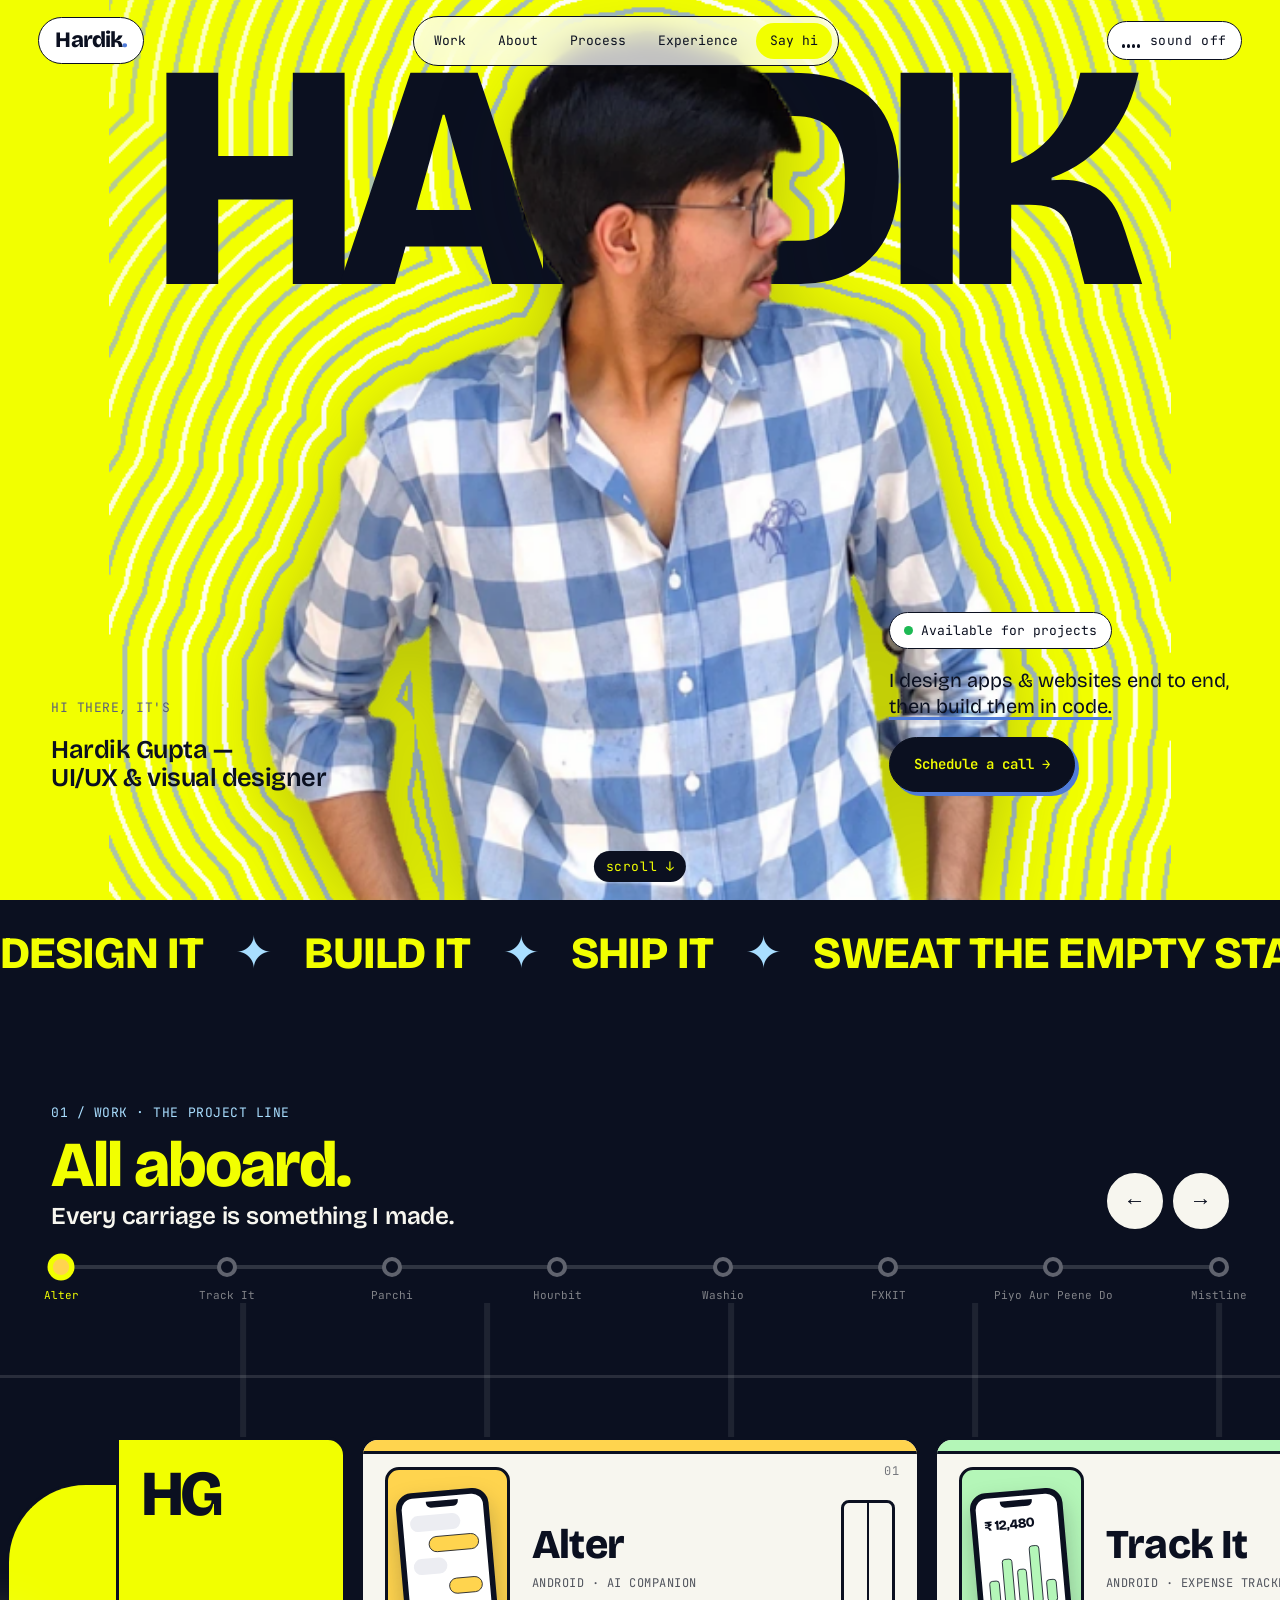
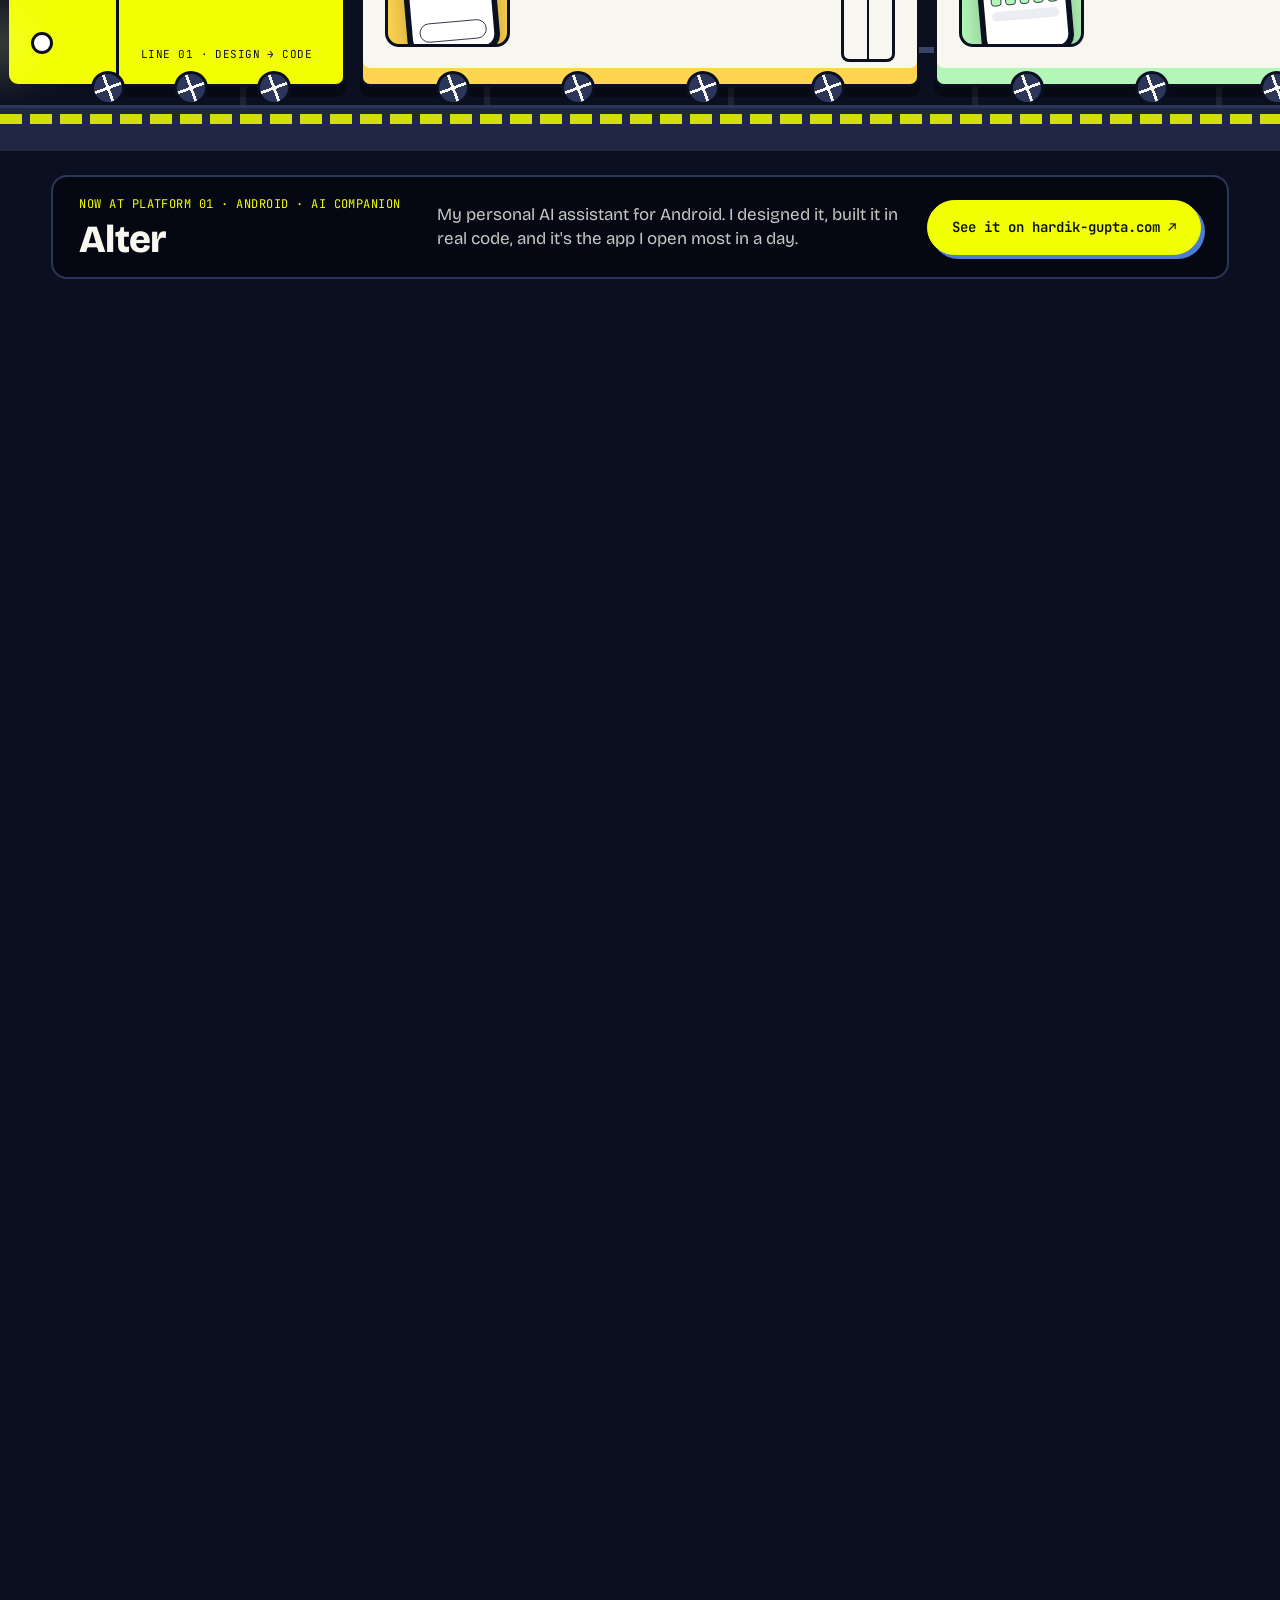
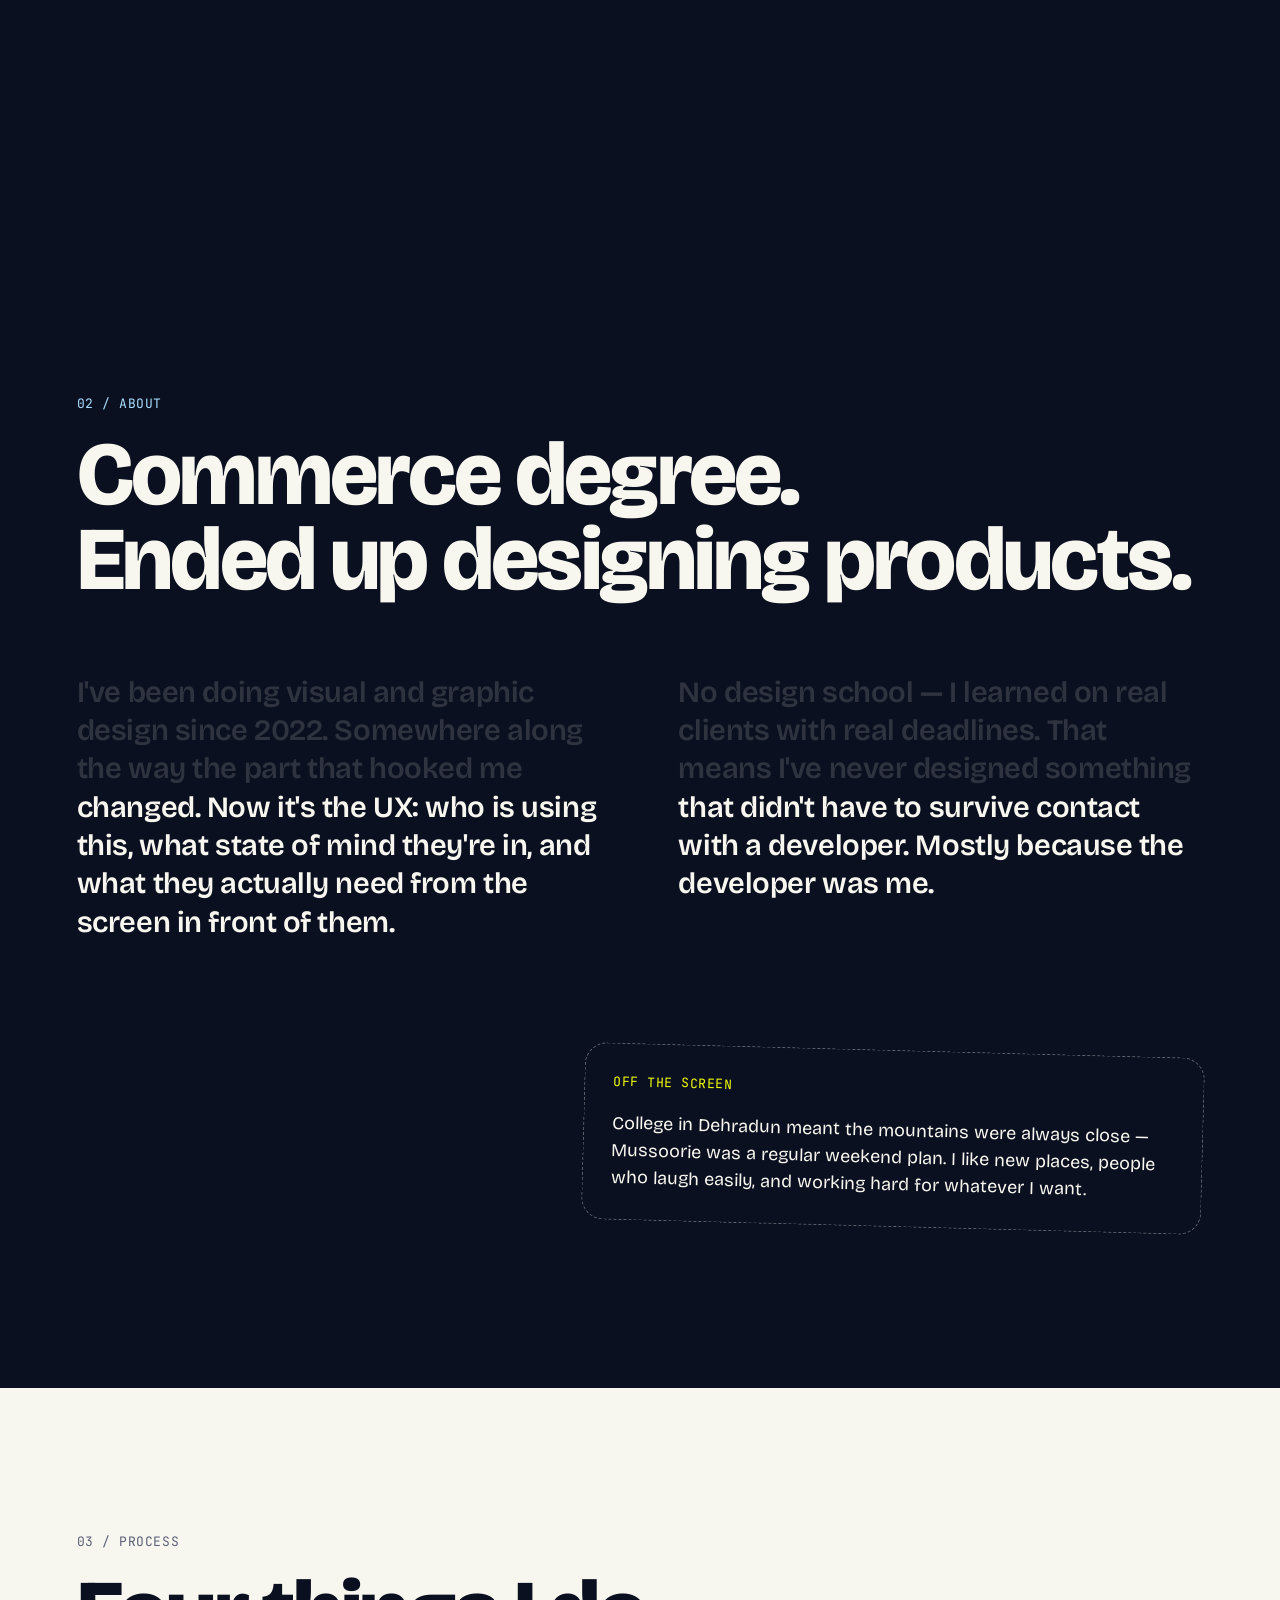
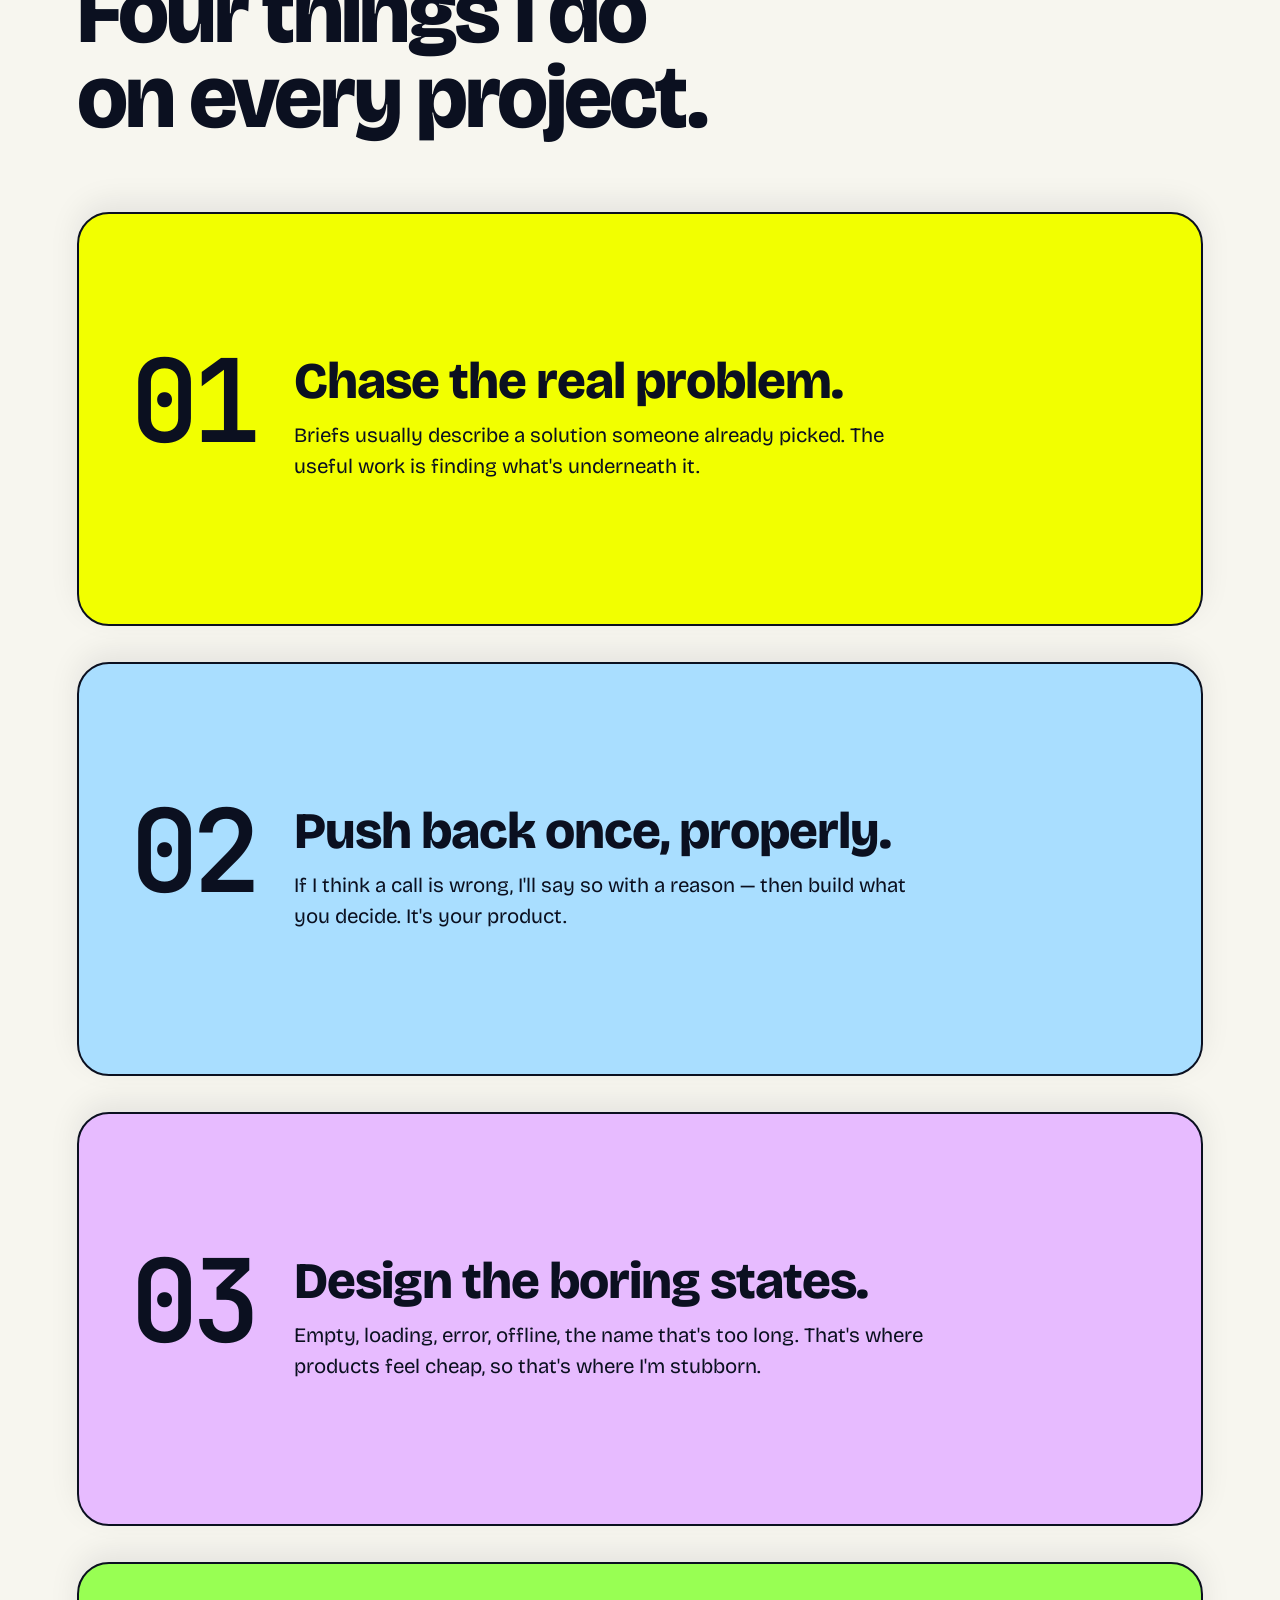
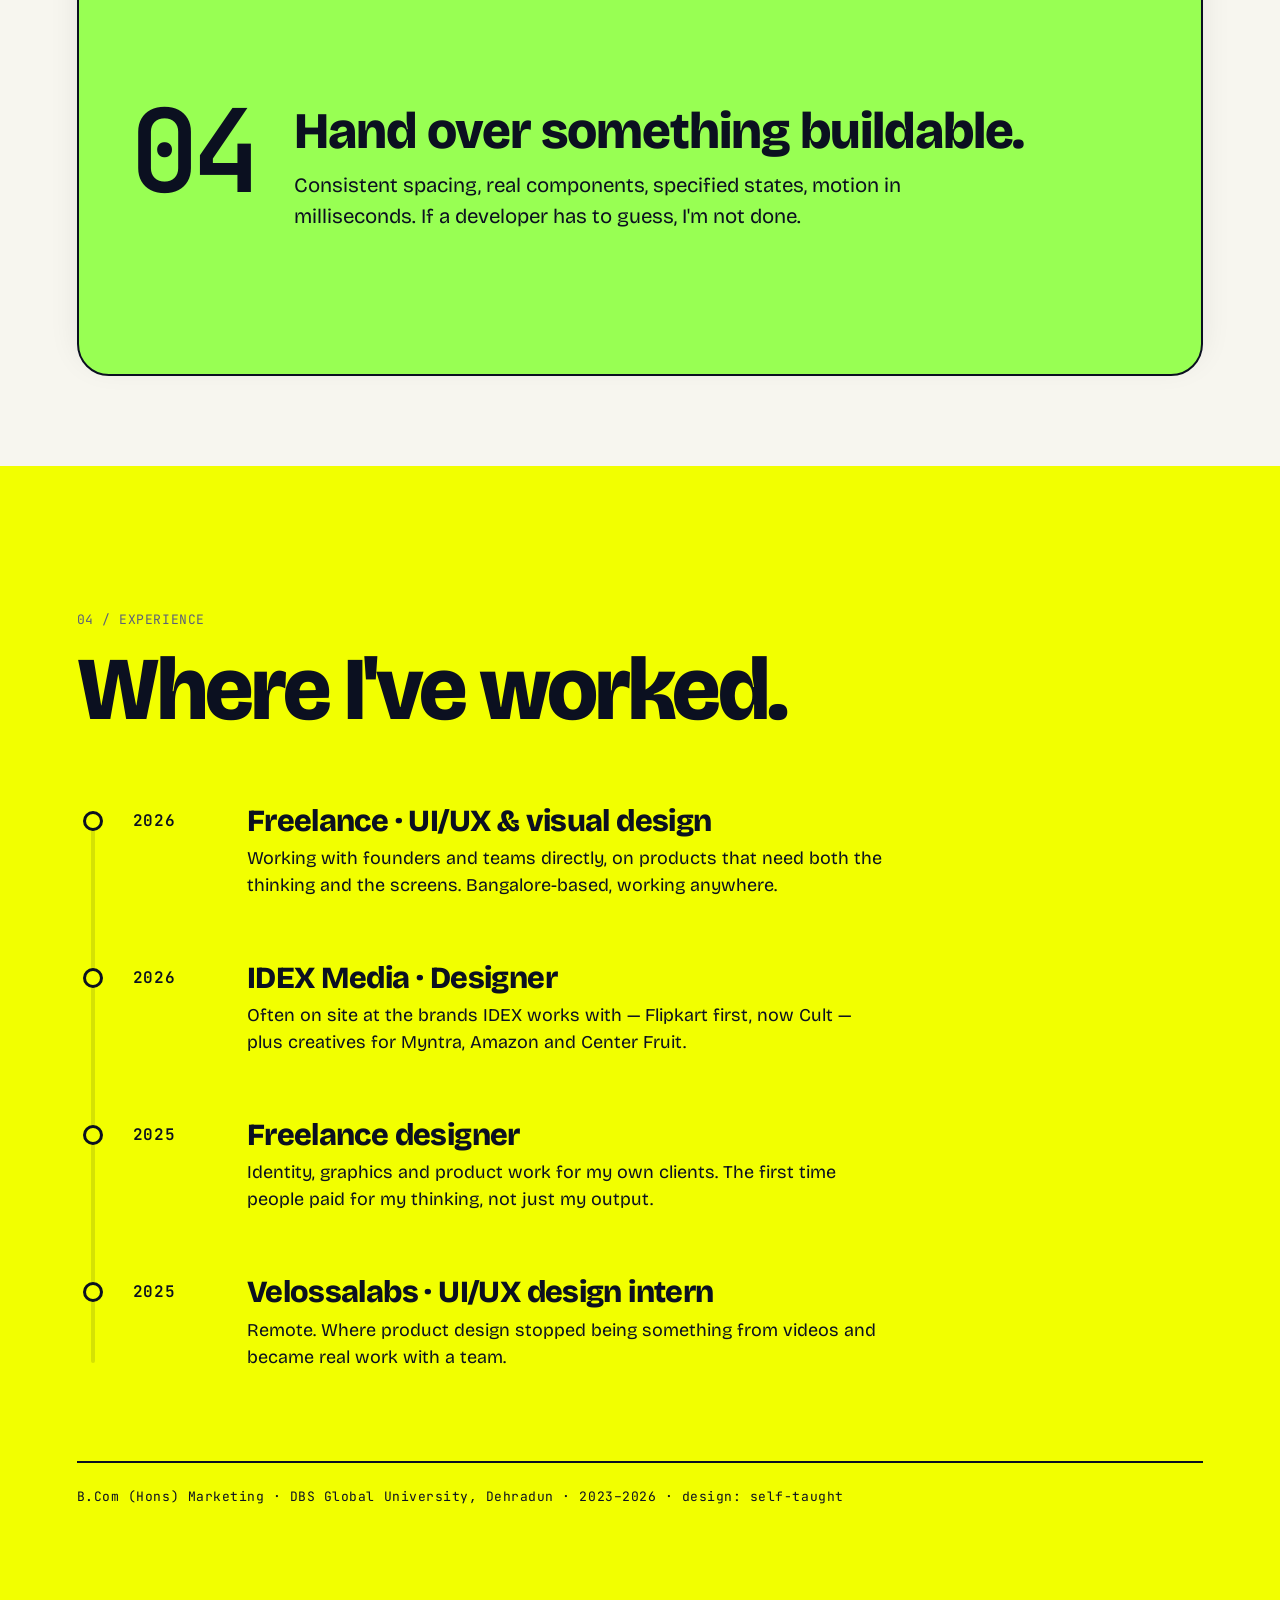
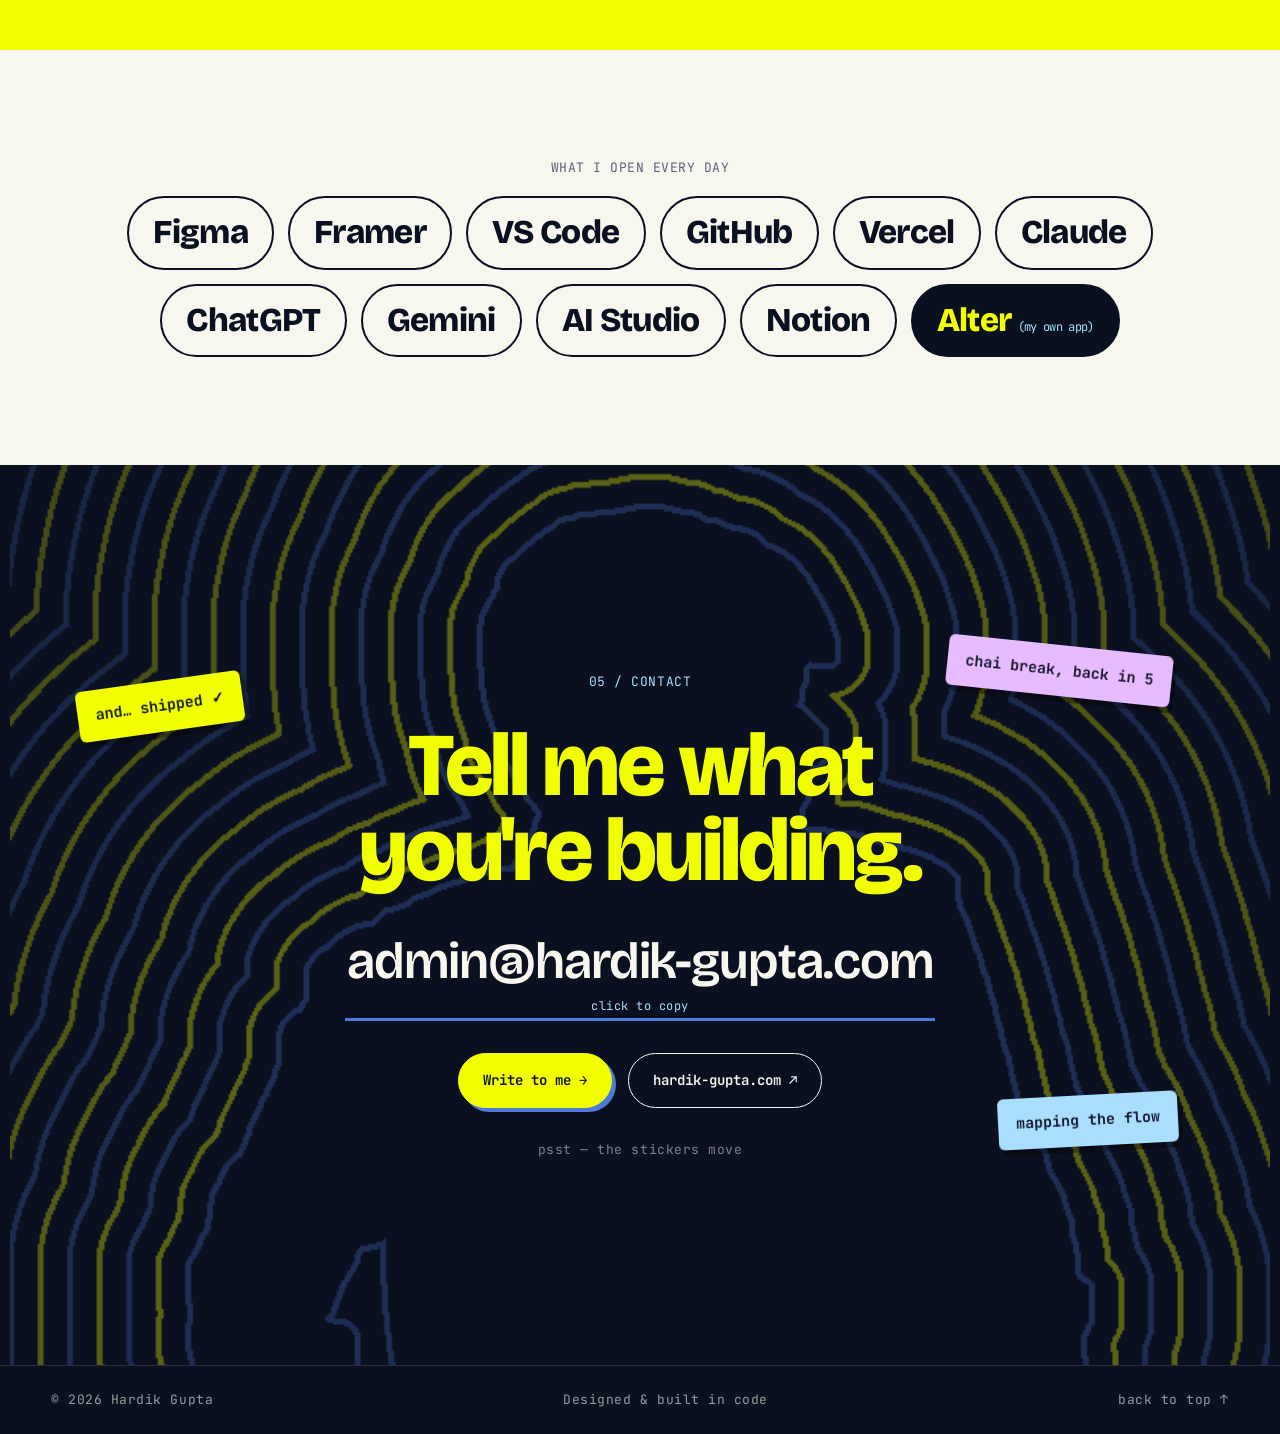
==== commit acf379de: "Replace work shelf with the project line train Projects now ride a train: one carriage per project, " ====
--- a/index.html
+++ b/index.html
@@ -72,71 +72,49 @@
   </div>
 </div>
 
-<!-- WORK: pinned horizontal shelf -->
-<section id="work" class="work">
-  <div class="work-pin">
-    <div class="work-head">
-      <p class="mono kicker">01 / work</p>
-      <h2>Here's what I've<br>actually made.</h2>
-      <p class="lede">Proof first, story later. Most of these I designed <em>and</em> built myself, in real code.</p>
-      <div class="work-progress" aria-hidden="true"><span id="work-progress-bar"></span></div>
-    </div>
-
-    <div class="work-track" id="work-track">
-      <article class="app-card" style="--tint:#FFD44E" data-sound>
-        <div class="phone"><div class="phone-notch"></div>
-          <div class="phone-ui ui-chat">
-            <div class="b l"></div><div class="b r"></div><div class="b l s"></div><div class="b r s"></div><div class="input"></div>
+<!-- WORK: the project line — a train where every carriage is a project -->
+<section id="work" class="line">
+  <div class="line-pin">
+    <div class="line-head">
+      <div>
+        <p class="mono kicker">01 / work · the project line</p>
+        <h2>All aboard.<br><span>Every carriage is something I made.</span></h2>
+      </div>
+      <div class="line-controls">
+        <button class="line-btn" id="line-prev" aria-label="Previous stop">←</button>
+        <button class="line-btn" id="line-next" aria-label="Next stop">→</button>
+      </div>
+    </div>
+
+    <!-- route map -->
+    <ol class="route" id="route" aria-label="Projects on the line">
+      <span class="route-track" aria-hidden="true"><span id="route-fill"></span></span>
+    </ol>
+
+    <!-- platform scene -->
+    <div class="scene" aria-hidden="true">
+      <div class="scene-poles" id="scene-poles"></div>
+      <div class="train" id="train">
+        <div class="engine">
+          <div class="engine-nose"><span class="headlight"></span></div>
+          <div class="engine-body">
+            <span class="engine-logo">HG</span>
+            <span class="mono engine-route">LINE 01 · DESIGN → CODE</span>
           </div>
+          <div class="car-wheels"><i></i><i></i><i></i></div>
         </div>
-        <div class="app-info"><p class="mono tag">Android · built by me</p><h3>Alter</h3><p>My personal AI companion. Designed it, built it, and it's the app I open most in a day.</p></div>
-      </article>
-
-      <article class="app-card" style="--tint:#B4F6B8" data-sound>
-        <div class="phone"><div class="phone-notch"></div>
-          <div class="phone-ui ui-bars">
-            <div class="big">₹ 12,480</div><div class="bars"><i style="--h:40%"></i><i style="--h:72%"></i><i style="--h:55%"></i><i style="--h:90%"></i><i style="--h:35%"></i><i style="--h:62%"></i></div><div class="row"></div><div class="row"></div>
-          </div>
-        </div>
-        <div class="app-info"><p class="mono tag">Android · built by me</p><h3>Track It</h3><p>An expense tracker that makes logging money feel like a two-second habit, not a chore.</p></div>
-      </article>
-
-      <article class="app-card" style="--tint:#E7BBFF" data-sound>
-        <div class="phone"><div class="phone-notch"></div>
-          <div class="phone-ui ui-voice">
-            <div class="mic"></div><div class="wave"><i></i><i></i><i></i><i></i><i></i><i></i><i></i></div><div class="row"></div><div class="row short"></div>
-          </div>
-        </div>
-        <div class="app-info"><p class="mono tag">Android · built by me</p><h3>Parchi</h3><p>Voice billing. Say the order out loud, get the bill. Built for counters, not boardrooms.</p></div>
-      </article>
-
-      <article class="app-card" style="--tint:#98FF53" data-sound>
-        <div class="phone"><div class="phone-notch"></div>
-          <div class="phone-ui ui-timer">
-            <div class="ring"><span>25:00</span></div><div class="row short"></div>
-          </div>
-        </div>
-        <div class="app-info"><p class="mono tag">Android · built by me</p><h3>Hourbit</h3><p>A focus timer that stays out of the way until you need it.</p></div>
-      </article>
-
-      <article class="app-card" style="--tint:#A9DEFF" data-sound>
-        <div class="phone"><div class="phone-notch"></div>
-          <div class="phone-ui ui-list">
-            <div class="row"></div><div class="slot"></div><div class="slot on"></div><div class="slot"></div><div class="cta"></div>
-          </div>
-        </div>
-        <div class="app-info"><p class="mono tag">UX/UI case study · design only</p><h3>Washio</h3><p>A laundry app where the real problem wasn't scheduling — it was trusting a stranger with your clothes.</p></div>
-      </article>
-
-      <article class="web-card" data-sound>
-        <p class="mono kicker">websites &amp; tools</p>
-        <ul class="web-list">
-          <li><a href="https://fxkit.vercel.app/" target="_blank" rel="noopener"><span>FXKIT</span><em>Photo &amp; video effects in the browser — halftone, dither, CRT, film.</em><b>↗</b></a></li>
-          <li><a href="https://hardik-gupta.com/" target="_blank" rel="noopener"><span>Piyo Aur Peene Do</span><em>Site for a street-stall chai brand.</em><b>↗</b></a></li>
-          <li><a href="https://hardik-gupta.com/" target="_blank" rel="noopener"><span>Mistline</span><em>Web radio for monsoon road trips, with rain mode.</em><b>↗</b></a></li>
-        </ul>
-        <a class="btn btn-ink magnetic" href="https://hardik-gupta.com/" target="_blank" rel="noopener">Full case studies →</a>
-      </article>
+      </div>
+      <div class="platform"><span class="platform-edge"></span></div>
+    </div>
+
+    <!-- departure board -->
+    <div class="board" aria-live="polite">
+      <div class="board-left">
+        <p class="mono board-now">now at platform <span id="board-no">01</span> · <span id="board-tag"></span></p>
+        <h3 id="board-name">Alter</h3>
+      </div>
+      <p class="board-desc" id="board-desc"></p>
+      <a class="btn btn-yellow board-link" id="board-link" href="https://hardik-gupta.com/" target="_blank" rel="noopener">See the case study →</a>
     </div>
   </div>
 </section>
--- a/styles.css
+++ b/styles.css
@@ -1,4 +1,6 @@
 :root {
+  --car-w: min(560px, 78vw);
+  --car-h: min(250px, 30vh);
   --yellow: #F2FF00;
   --ink: #0B1020;
   --ink-2: #161D33;
@@ -143,73 +145,140 @@
 .marquee b { color: var(--sky); }
 @keyframes marquee { to { transform: translateX(-50%); } }
 
-/* ---------- Work ---------- */
-.work { background: var(--paper); }
-.work-pin { height: 100vh; display: flex; align-items: center; overflow: hidden; }
-.work-head { flex: 0 0 min(440px, 36vw); align-self: stretch; display: flex; flex-direction: column; justify-content: center; padding: 0 40px 0 clamp(16px, 4vw, 64px); position: relative; z-index: 2; background: var(--paper); box-shadow: 24px 0 24px -8px var(--paper); }
-.work-head h2 { font-size: clamp(44px, 5.4vw, 88px); margin-bottom: 24px; }
-.lede { font-size: 19px; color: var(--muted); max-width: 340px; }
-.work-progress { margin-top: 32px; height: 4px; width: 200px; background: rgba(11,16,32,.12); border-radius: 4px; overflow: hidden; }
-.work-progress span { display: block; height: 100%; width: 100%; background: var(--ink); transform: scaleX(0); transform-origin: left; }
-.work-track { display: flex; gap: 28px; padding-right: 10vw; will-change: transform; position: relative; z-index: 1; }
-.app-card {
-  flex: 0 0 auto; width: 340px; height: 72vh; max-height: 620px; min-height: 480px;
-  background: var(--tint); border: 2px solid var(--ink); border-radius: 28px;
-  padding: 26px; display: flex; flex-direction: column; justify-content: space-between;
-  box-shadow: 8px 8px 0 var(--ink); transition: transform .3s cubic-bezier(.2,.8,.2,1);
-}
-.app-card:hover { transform: rotate(-1.5deg) translateY(-6px); }
-.app-info h3 { margin: 6px 0 8px; font-size: 40px; }
-.app-info p { font-size: 16px; line-height: 1.4; }
-.tag { text-transform: uppercase; font-size: 11px; opacity: .7; }
-
+/* ---------- Work: the project line ---------- */
+.line { background: var(--ink); color: var(--paper); }
+.line-pin { position: relative; height: 100vh; min-height: 640px; overflow: hidden; display: flex; flex-direction: column; padding: 96px 0 28px; }
+.line-head { display: flex; justify-content: space-between; align-items: flex-end; gap: 24px; padding: 0 clamp(16px, 4vw, 64px); }
+.line .kicker { color: var(--sky); margin-bottom: 12px; }
+.line-head h2 { font-size: clamp(40px, 5vw, 80px); color: var(--yellow); }
+.line-head h2 span { display: block; font-size: 0.38em; color: var(--paper); font-weight: 600; letter-spacing: -0.01em; margin-top: 10px; }
+.line-controls { display: flex; gap: 10px; }
+.line-btn {
+  width: 56px; height: 56px; border-radius: 50%; cursor: pointer;
+  background: var(--paper); color: var(--ink); border: 2px solid var(--paper);
+  font-size: 22px; font-weight: 800; transition: background .2s, color .2s, transform .2s;
+}
+.line-btn:hover { background: var(--yellow); border-color: var(--yellow); transform: scale(1.06); }
+.line-btn:disabled { opacity: .3; cursor: default; transform: none; background: var(--paper); }
+
+/* route map */
+.route { position: relative; list-style: none; margin: 28px clamp(16px, 4vw, 64px) 0; padding: 0; display: flex; justify-content: space-between; }
+.route-track { position: absolute; left: 9px; right: 9px; top: 8px; height: 4px; background: rgba(255,255,255,.15); border-radius: 4px; }
+.route-track span { position: absolute; inset: 0; background: var(--yellow); transform: scaleX(0); transform-origin: left; border-radius: 4px; }
+.route li { position: relative; z-index: 1; display: flex; flex-direction: column; align-items: center; gap: 10px; width: 20px; }
+.route button { all: unset; cursor: pointer; display: flex; flex-direction: column; align-items: center; gap: 10px; }
+.route .stop { width: 20px; height: 20px; border-radius: 50%; background: var(--ink); border: 4px solid rgba(255,255,255,.35); transition: border-color .3s, background .3s, transform .3s; }
+.route .stop-name { font-family: var(--mono); font-size: 11px; white-space: nowrap; color: rgba(247,246,239,.5); transition: color .3s; }
+.route li.passed .stop { border-color: var(--yellow); }
+.route li.current .stop { background: var(--stop); border-color: var(--yellow); transform: scale(1.35); }
+.route li.current .stop-name { color: var(--yellow); }
+.route button:focus-visible .stop { outline: 3px solid var(--blue); outline-offset: 3px; }
+
+/* platform scene */
+.scene { position: relative; flex: 1; min-height: 300px; display: flex; align-items: flex-end; }
+.scene-poles {
+  position: absolute; inset: 0 0 46px 0; pointer-events: none;
+  background-image: repeating-linear-gradient(90deg, transparent 0 238px, rgba(255,255,255,.08) 238px 244px);
+}
+.scene-poles::before { content: ""; position: absolute; left: 0; right: 0; top: 18%; height: 3px; background: rgba(255,255,255,.12); }
+.train { position: absolute; left: 0; bottom: 64px; display: flex; align-items: flex-end; gap: 14px; will-change: transform; }
+.platform { position: absolute; left: 0; right: 0; bottom: 0; height: 46px; background: #1F2742; border-top: 3px solid #2C365A; }
+.platform-edge { position: absolute; left: 0; right: 0; top: 6px; height: 10px; background: repeating-linear-gradient(90deg, var(--yellow) 0 22px, #1F2742 22px 30px); opacity: .85; }
+
+.car, .engine { position: relative; flex: 0 0 auto; }
+.car { width: var(--car-w); }
+.car-body {
+  position: relative; height: var(--car-h);
+  background: var(--paper); color: var(--ink);
+  border: 3px solid var(--ink); border-radius: 18px 18px 10px 10px;
+  box-shadow: inset 0 -16px 0 var(--tint), 0 10px 0 rgba(0,0,0,.35);
+  display: grid; grid-template-columns: auto 1fr auto; align-items: center; gap: 22px; padding: 18px 22px 28px;
+  overflow: hidden;
+}
+.car-body::before { content: ""; position: absolute; left: 0; right: 0; top: 0; height: 14px; background: var(--tint); border-bottom: 3px solid var(--ink); }
+.car-no { position: absolute; top: 22px; right: 18px; font-size: 12px; opacity: .55; }
+.car-window {
+  width: calc(var(--car-h) * 0.5); height: calc(var(--car-h) * 0.72);
+  border: 3px solid var(--ink); border-radius: 14px; background: var(--tint);
+  display: grid; place-items: center; overflow: hidden;
+}
+.car-window .phone { width: 116px; height: 204px; padding: 7px; border-radius: 20px; transform: rotate(-5deg) scale(var(--phone-s, .8)); }
+.car-window .phone-ui { padding: 22px 9px 9px; gap: 7px; border-radius: 14px; }
+.car-window .browser { width: 88%; height: 70%; background: var(--white); border: 2.5px solid var(--ink); border-radius: 10px; overflow: hidden; display: flex; flex-direction: column; }
+.browser-bar { height: 16px; border-bottom: 2px solid var(--ink); display: flex; gap: 4px; align-items: center; padding: 0 6px; }
+.browser-bar i { width: 6px; height: 6px; border-radius: 50%; background: var(--ink); }
+.browser-art { flex: 1; }
+.car-label h3 { font-size: clamp(30px, 3.2vw, 46px); }
+.car-label p { margin-top: 8px; font-size: 12px; text-transform: uppercase; opacity: .7; }
+.car-door { width: 54px; height: 82%; border: 3px solid var(--ink); border-radius: 8px; background: linear-gradient(90deg, transparent 48%, var(--ink) 48% 52%, transparent 52%); align-self: end; margin-bottom: -6px; }
+.car::after { content: ""; position: absolute; right: -17px; bottom: 32px; width: 20px; height: 10px; background: #3A4466; border: 2px solid var(--ink); }
+.car:last-child::after { display: none; }
+
+.car-wheels { position: absolute; left: 0; right: 0; bottom: -18px; display: flex; justify-content: space-around; padding: 0 30px; }
+.car-wheels i {
+  width: 34px; height: 34px; border-radius: 50%; background: #2C365A; border: 3px solid var(--ink);
+  background-image: linear-gradient(0deg, transparent 45%, var(--paper) 45% 55%, transparent 55%), linear-gradient(90deg, transparent 45%, var(--paper) 45% 55%, transparent 55%);
+  transform: rotate(var(--spin, 0deg));
+}
+
+.engine { display: flex; align-items: flex-end; }
+.engine-nose {
+  width: 110px; height: calc(var(--car-h) * 0.82); background: var(--yellow);
+  border: 3px solid var(--ink); border-right: none; border-radius: 80px 0 0 12px; position: relative;
+}
+.headlight { position: absolute; left: 22px; bottom: 30px; width: 22px; height: 22px; border-radius: 50%; background: var(--white); border: 3px solid var(--ink); box-shadow: -40px 0 50px 16px rgba(255,255,170,.35); }
+.engine-body {
+  width: 230px; height: var(--car-h); background: var(--yellow); color: var(--ink);
+  border: 3px solid var(--ink); border-radius: 0 18px 10px 0; padding: 22px;
+  display: flex; flex-direction: column; justify-content: space-between;
+  box-shadow: 0 10px 0 rgba(0,0,0,.35);
+}
+.engine-logo { font-size: 64px; font-weight: 800; letter-spacing: -0.06em; line-height: 1; }
+.engine-route { font-size: 11px; }
+.engine .car-wheels { left: 30px; }
+
+/* departure board */
+.board {
+  margin: 24px clamp(16px, 4vw, 64px) 0;
+  display: grid; grid-template-columns: minmax(240px, 1fr) 1.4fr auto; align-items: center; gap: 28px;
+  background: #050813; border: 2px solid #2C365A; border-radius: 16px; padding: 18px 26px;
+}
+.board-now { color: var(--yellow); font-size: 12px; text-transform: uppercase; }
+.board h3 { font-size: clamp(30px, 3vw, 44px); color: var(--paper); margin-top: 6px; }
+.board-desc { font-size: 17px; line-height: 1.4; color: rgba(247,246,239,.8); }
+.board .flip { display: inline-block; }
+
+/* phone mockup UI (shared) */
 .phone {
-  position: relative; align-self: center;
-  width: 170px; height: 300px; border-radius: 30px;
-  background: var(--ink); padding: 10px; transform: rotate(-4deg);
-  box-shadow: 0 24px 40px rgba(11,16,32,.25);
-  transition: transform .4s cubic-bezier(.2,.8,.2,1);
-}
-.app-card:hover .phone { transform: rotate(3deg) scale(1.04); }
-.phone-notch { position: absolute; top: 14px; left: 50%; transform: translateX(-50%); width: 46px; height: 10px; background: var(--ink); border-radius: 0 0 8px 8px; z-index: 2; }
+  position: relative; width: 170px; height: 300px; border-radius: 30px;
+  background: var(--ink); padding: 10px; box-shadow: 0 16px 30px rgba(11,16,32,.25);
+}
+.phone-notch { position: absolute; top: 12px; left: 50%; transform: translateX(-50%); width: 40px; height: 8px; background: var(--ink); border-radius: 0 0 6px 6px; z-index: 2; }
 .phone-ui { height: 100%; border-radius: 22px; background: var(--white); padding: 30px 14px 14px; display: flex; flex-direction: column; gap: 10px; overflow: hidden; }
-.row { height: 14px; border-radius: 6px; background: #ECEDF2; }
+.row { height: 12px; border-radius: 6px; background: #ECEDF2; }
 .row.short { width: 60%; }
-.ui-chat .b { height: 26px; border-radius: 12px; width: 75%; }
+.ui-chat .b { height: 20px; border-radius: 10px; width: 75%; }
 .ui-chat .l { background: #ECEDF2; }
-.ui-chat .r { background: var(--tint); align-self: flex-end; }
+.ui-chat .r { background: var(--tint); align-self: flex-end; border: 1.5px solid var(--ink); }
 .ui-chat .s { width: 50%; }
-.ui-chat .input { margin-top: auto; height: 30px; border-radius: 15px; border: 1.5px solid var(--ink); }
-.ui-bars .big { font-weight: 800; font-size: 22px; letter-spacing: -0.03em; }
-.ui-bars .bars { display: flex; align-items: flex-end; gap: 6px; height: 110px; }
-.ui-bars .bars i { flex: 1; height: var(--h); background: var(--tint); border: 1.5px solid var(--ink); border-radius: 5px; }
+.ui-chat .input { margin-top: auto; height: 24px; border-radius: 12px; border: 1.5px solid var(--ink); }
+.ui-bars .big { font-weight: 800; font-size: 17px; letter-spacing: -0.03em; }
+.ui-bars .bars { display: flex; align-items: flex-end; gap: 5px; height: 80px; }
+.ui-bars .bars i { flex: 1; height: var(--h); background: var(--tint); border: 1.5px solid var(--ink); border-radius: 4px; }
 .ui-voice { align-items: center; }
-.ui-voice .mic { width: 70px; height: 70px; border-radius: 50%; background: var(--tint); border: 2px solid var(--ink); margin-top: 20px; }
-.ui-voice .wave { display: flex; gap: 4px; align-items: center; height: 40px; }
-.ui-voice .wave i { width: 5px; height: 30%; background: var(--ink); border-radius: 3px; animation: eq 1.1s ease-in-out infinite; }
+.ui-voice .mic { width: 52px; height: 52px; border-radius: 50%; background: var(--tint); border: 2px solid var(--ink); margin-top: 10px; }
+.ui-voice .wave { display: flex; gap: 4px; align-items: center; height: 30px; }
+.ui-voice .wave i { width: 4px; height: 30%; background: var(--ink); border-radius: 3px; animation: eq 1.1s ease-in-out infinite; }
 .ui-voice .wave i:nth-child(2n) { animation-delay: .2s; } .ui-voice .wave i:nth-child(3n) { animation-delay: .4s; }
 .ui-voice .row { width: 100%; }
 .ui-timer { align-items: center; justify-content: center; }
-.ui-timer .ring { width: 120px; height: 120px; border-radius: 50%; border: 10px solid #ECEDF2; border-top-color: var(--tint); border-right-color: var(--tint); display: grid; place-items: center; animation: spin 6s linear infinite; }
-.ui-timer .ring span { font-weight: 800; animation: spin 6s linear infinite reverse; }
+.ui-timer .ring { width: 84px; height: 84px; border-radius: 50%; border: 8px solid #ECEDF2; border-top-color: var(--tint); border-right-color: var(--tint); display: grid; place-items: center; animation: spin 6s linear infinite; }
+.ui-timer .ring span { font-weight: 800; font-size: 14px; animation: spin 6s linear infinite reverse; }
 @keyframes spin { to { transform: rotate(360deg); } }
-.ui-list .slot { height: 36px; border-radius: 10px; border: 1.5px solid #D9DBE3; }
+.ui-list .slot { height: 26px; border-radius: 8px; border: 1.5px solid #D9DBE3; }
 .ui-list .slot.on { background: var(--tint); border-color: var(--ink); }
-.ui-list .cta { margin-top: auto; height: 34px; border-radius: 17px; background: var(--ink); }
-
-.web-card {
-  flex: 0 0 auto; width: 460px; height: 72vh; max-height: 620px; min-height: 480px;
-  background: var(--ink); color: var(--paper); border-radius: 28px; padding: 30px;
-  display: flex; flex-direction: column; justify-content: space-between;
-  box-shadow: 8px 8px 0 var(--blue);
-}
-.web-card .kicker { color: var(--sky); }
-.web-list { list-style: none; margin: 0; padding: 0; }
-.web-list a { display: grid; grid-template-columns: 1fr auto; gap: 4px 12px; padding: 20px 0; border-top: 1px solid rgba(255,255,255,.18); text-decoration: none; transition: padding .25s, color .25s; }
-.web-list a:hover { padding-left: 10px; color: var(--yellow); }
-.web-list span { font-size: 30px; font-weight: 800; letter-spacing: -0.02em; }
-.web-list em { grid-column: 1; background: none; font-size: 15px; color: rgba(247,246,239,.65); }
-.web-list b { grid-row: 1 / span 2; grid-column: 2; align-self: center; font-size: 26px; }
+.ui-list .cta { margin-top: auto; height: 26px; border-radius: 13px; background: var(--ink); }
+.tag { text-transform: uppercase; font-size: 11px; opacity: .7; }
 
 /* ---------- About ---------- */
 .about { background: var(--ink); color: var(--paper); padding: 18vh clamp(16px, 6vw, 96px); }
@@ -292,11 +361,18 @@
   .hero-name { top: 16%; }
   .hero-meta-left { top: 88px; bottom: auto; }
   .hero-meta-right { left: 16px; right: 16px; bottom: 64px; max-width: none; background: rgba(255,255,255,.85); backdrop-filter: blur(8px); padding: 16px; border-radius: 18px; border: 1.5px solid var(--ink); }
-  .work-pin { height: auto; flex-direction: column; align-items: stretch; padding: 12vh 16px; }
-  .work-head { flex: none; padding: 0 0 40px; }
-  .work-progress { display: none; }
-  .work-track { flex-direction: column; padding: 0; }
-  .app-card, .web-card { width: 100%; height: auto; min-height: 0; max-height: none; gap: 28px; }
+  .line-pin { padding-top: 84px; }
+  .line-head h2 { font-size: 38px; }
+  .line-btn { width: 46px; height: 46px; font-size: 18px; }
+  .route .stop-name { display: none; }
+  .car-body { grid-template-columns: auto 1fr; gap: 14px; padding: 16px 16px 26px; }
+  .car-door { display: none; }
+  .engine-body { width: 150px; }
+  .engine-logo { font-size: 44px; }
+  .engine-nose { width: 70px; }
+  .board { grid-template-columns: 1fr; gap: 10px; padding: 16px; margin-top: 18px; }
+  .board-desc { font-size: 15px; }
+  .board-link { justify-self: start; padding: 12px 18px; }
   .about-grid { grid-template-columns: 1fr; }
   .stack-card { grid-template-columns: 1fr; top: calc(10vh + var(--i, 0) * 16px); }
   .stack-card .num { grid-row: auto; }
